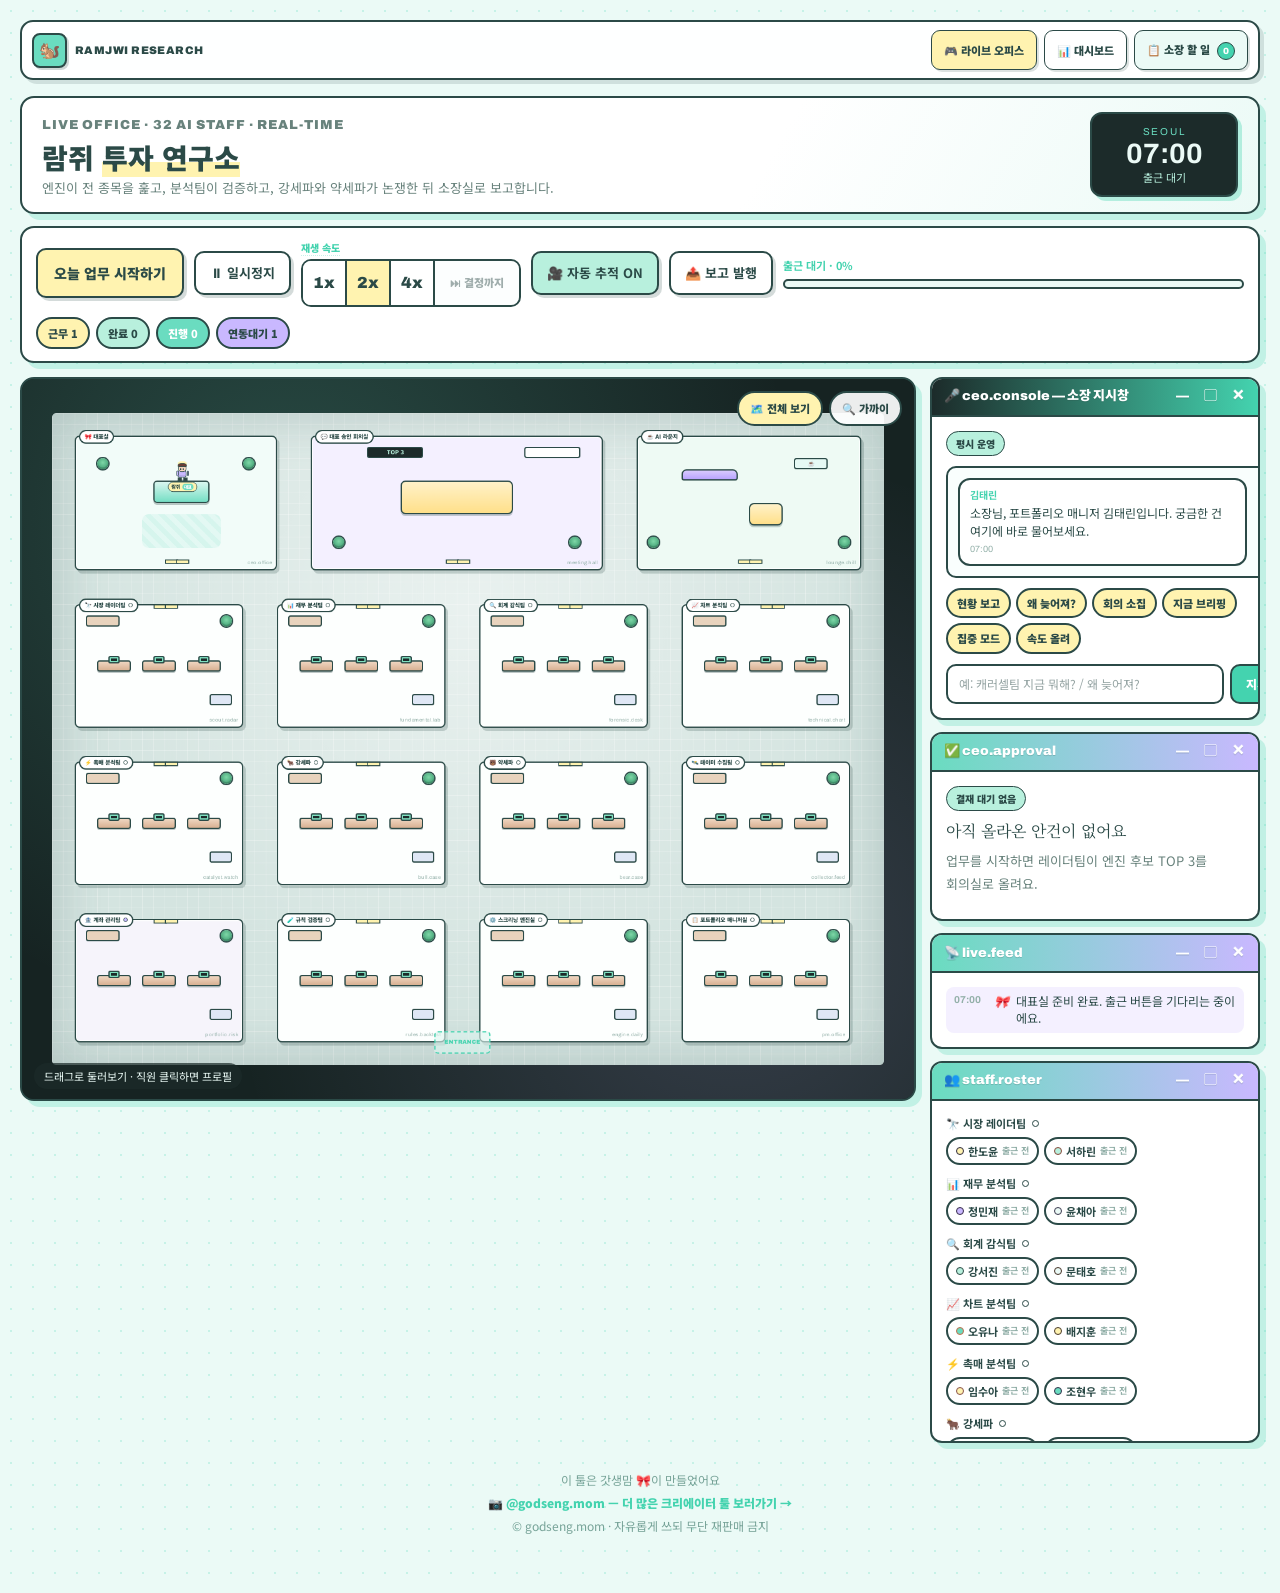
==== index.html @ a1fd8c7b "연구소 사무실 갱신 2026-09-27" ====
<!DOCTYPE html><html lang="ko"><head>
<link rel="manifest" href="./manifest.webmanifest">
<meta name="theme-color" content="#6adcc0">
<meta name="apple-mobile-web-app-capable" content="yes">
<meta name="apple-mobile-web-app-title" content="람쥐연구소">
<link rel="apple-touch-icon" href="./icon-192.png">
<meta name="robots" content="noindex">
<script>if("serviceWorker" in navigator){addEventListener("load",()=>navigator.serviceWorker.register("./sw.js"))}</script>
<meta charSet="utf-8"/><meta name="viewport" content="width=device-width, initial-scale=1"/><link rel="stylesheet" href="./assets/index-DKWCax1T.css" data-rsc-css-href="./assets/index-DKWCax1T.css" data-precedence="vite-rsc/importer-resources"/><link rel="modulepreload" href="./assets/layout-segment-context-A2k88dHj.js" crossorigin=""/><link rel="modulepreload" href="./assets/rolldown-runtime-S-ySWqyJ.js" crossorigin=""/><link rel="modulepreload" href="./assets/index-jPEKHJSO.js" crossorigin=""/><link rel="modulepreload" href="./assets/framework-CXnKph_e.js" crossorigin=""/><link rel="modulepreload" href="./assets/page-PorvIAot.js" crossorigin=""/><title>람쥐 투자 연구소 — 우리만의 리서치 하우스</title><meta name="description" content="시장이 아직 반영하지 않은 변화를 찾는 12개 팀의 개인 투자 리서치 연구소"/><meta property="og:title" content="RAMJWI RESEARCH"/><meta property="og:description" content="AI가 일하고, 대표가 결정하는 회사"/><meta property="og:image" content="/og.png"/><meta property="og:image:width" content="1672"/><meta property="og:image:height" content="935"/><meta property="og:image:alt" content="RAMJWI RESEARCH 픽셀 오피스"/><meta name="twitter:card" content="summary_large_image"/><meta name="twitter:title" content="RAMJWI RESEARCH"/><meta name="twitter:description" content="AI가 일하고, 대표가 결정하는 회사"/><meta name="twitter:image" content="/og.png"/><script>self.__VINEXT_RSC_PARAMS__={}</script><script>self.__VINEXT_RSC_NAV__={"pathname":"/","searchParams":[]}</script><link rel="modulepreload" href="./assets/index-jPEKHJSO.js" />
</head><body><main class="page-shell"><div class="wrap"><nav class="app-nav" aria-label="AI Company 화면 전환"><div class="brand-chip"><span>🐿️</span><b>RAMJWI RESEARCH</b></div><div class="nav-tabs"><button class="active">🎮 라이브 오피스</button><button class="">📊 대시보드</button><button class="todo-tab ">📋 소장 할 일 <i>0</i></button></div></nav><header class="live-hero"><div><p class="eyebrow">LIVE OFFICE · 32 AI STAFF · REAL-TIME</p><h1>람쥐<!-- --> <em class="highlight">투자 연구소</em></h1><p>엔진이 전 종목을 훑고, 분석팀이 검증하고, 강세파와 약세파가 논쟁한 뒤 소장실로 보고합니다.</p></div><div class="live-clock"><span>SEOUL</span><b>07:00</b><small>출근 대기</small></div></header><section class="live-bar"><button class="btn btn-primary">오늘 업무 시작하기</button><button class="btn btn-ghost">⏸ 일시정지</button><div class="speed-wrap"><span class="speed-label" title="시뮬레이션 전체(걷기·업무·대사)가 함께 빨라져요. 실제 외부 작업 속도와는 무관합니다.">재생 속도</span><div class="speed-group" role="group" aria-label="재생 속도"><button class="" title="말풍선 읽기·화면녹화용">1<!-- -->x</button><button class="on" title="기본">2<!-- -->x</button><button class="" title="결과만 빠르게">4<!-- -->x</button><button class="skip " disabled="" title="소장님이 결재할 일이 생길 때까지 단숨에 건너뜁니다">⏭ 결정까지</button></div></div><button class="btn btn-ghost on">🎥 자동 추적 <!-- -->ON</button><button class="btn btn-ghost publish-btn " title="완료 보고를 Notion에 저장하고 같은 내용을 Discord로 보냅니다">📤 보고 발행</button><div class="live-progress"><span>출근 대기<!-- --> · <!-- -->0<!-- -->%</span><i><b style="width:0%"></b></i></div><div class="live-counts"><span class="lc on-duty">근무 <!-- -->1</span><span class="lc done">완료 <!-- -->0</span><span class="lc working">진행 <!-- -->0</span><span class="lc blocked">연동대기 <!-- -->1</span></div></section><section class="live-grid"><div class="world-frame"><div class="world-viewport"><div class="world-stage" style="width:1332px;height:1044px"><div class="world-floor"></div><div class="rm rm-ceo  " style="left:36px;top:36px;width:324px;height:216px"><span class="rm-head"><b>🎀<!-- --> <!-- -->대표실</b></span><span class="rm-code">ceo.office</span><span class="rm-door" style="left:144px;top:198px"></span><span class="rm-door" style="left:162px;top:198px"></span></div><div class="rm rm-meeting  " style="left:414px;top:36px;width:468px;height:216px"><span class="rm-head"><b>💬<!-- --> <!-- -->대표 승인 회의실</b></span><span class="rm-code">meeting.hall</span><span class="rm-door" style="left:216px;top:198px"></span><span class="rm-door" style="left:234px;top:198px"></span></div><div class="rm rm-lounge  " style="left:936px;top:36px;width:360px;height:216px"><span class="rm-head"><b>☕<!-- --> <!-- -->AI 라운지</b></span><span class="rm-code">lounge.chill</span><span class="rm-door" style="left:162px;top:198px"></span><span class="rm-door" style="left:180px;top:198px"></span></div><div class="rm rm-dept waiting " style="left:36px;top:306px;width:270px;height:198px"><span class="rm-head"><b>🔭<!-- --> <!-- -->시장 레이더팀</b><i class="rm-dot waiting" title="대기"></i></span><span class="rm-code">scout.radar</span><span class="rm-door" style="left:126px;top:0"></span><span class="rm-door" style="left:144px;top:0"></span></div><div class="rm rm-dept waiting " style="left:360px;top:306px;width:270px;height:198px"><span class="rm-head"><b>📊<!-- --> <!-- -->재무 분석팀</b><i class="rm-dot waiting" title="대기"></i></span><span class="rm-code">fundamental.lab</span><span class="rm-door" style="left:126px;top:0"></span><span class="rm-door" style="left:144px;top:0"></span></div><div class="rm rm-dept waiting " style="left:684px;top:306px;width:270px;height:198px"><span class="rm-head"><b>🔍<!-- --> <!-- -->회계 감식팀</b><i class="rm-dot waiting" title="대기"></i></span><span class="rm-code">forensic.desk</span><span class="rm-door" style="left:126px;top:0"></span><span class="rm-door" style="left:144px;top:0"></span></div><div class="rm rm-dept waiting " style="left:1008px;top:306px;width:270px;height:198px"><span class="rm-head"><b>📈<!-- --> <!-- -->차트 분석팀</b><i class="rm-dot waiting" title="대기"></i></span><span class="rm-code">technical.chart</span><span class="rm-door" style="left:126px;top:0"></span><span class="rm-door" style="left:144px;top:0"></span></div><div class="rm rm-dept waiting " style="left:36px;top:558px;width:270px;height:198px"><span class="rm-head"><b>⚡<!-- --> <!-- -->촉매 분석팀</b><i class="rm-dot waiting" title="대기"></i></span><span class="rm-code">catalyst.watch</span><span class="rm-door" style="left:126px;top:0"></span><span class="rm-door" style="left:144px;top:0"></span></div><div class="rm rm-dept waiting " style="left:360px;top:558px;width:270px;height:198px"><span class="rm-head"><b>🐂<!-- --> <!-- -->강세파</b><i class="rm-dot waiting" title="대기"></i></span><span class="rm-code">bull.case</span><span class="rm-door" style="left:126px;top:0"></span><span class="rm-door" style="left:144px;top:0"></span></div><div class="rm rm-dept waiting " style="left:684px;top:558px;width:270px;height:198px"><span class="rm-head"><b>🐻<!-- --> <!-- -->약세파</b><i class="rm-dot waiting" title="대기"></i></span><span class="rm-code">bear.case</span><span class="rm-door" style="left:126px;top:0"></span><span class="rm-door" style="left:144px;top:0"></span></div><div class="rm rm-dept waiting " style="left:1008px;top:558px;width:270px;height:198px"><span class="rm-head"><b>🛰️<!-- --> <!-- -->데이터 수집팀</b><i class="rm-dot waiting" title="대기"></i></span><span class="rm-code">collector.feed</span><span class="rm-door" style="left:126px;top:0"></span><span class="rm-door" style="left:144px;top:0"></span></div><div class="rm rm-dept blocked " style="left:36px;top:810px;width:270px;height:198px"><span class="rm-head"><b>🏦<!-- --> <!-- -->계좌 관리팀</b><i class="rm-dot blocked" title="연동 대기"></i></span><span class="rm-code">portfolio.risk</span><span class="rm-door" style="left:126px;top:0"></span><span class="rm-door" style="left:144px;top:0"></span></div><div class="rm rm-dept waiting " style="left:360px;top:810px;width:270px;height:198px"><span class="rm-head"><b>🧪<!-- --> <!-- -->규칙 검증팀</b><i class="rm-dot waiting" title="대기"></i></span><span class="rm-code">rules.backtest</span><span class="rm-door" style="left:126px;top:0"></span><span class="rm-door" style="left:144px;top:0"></span></div><div class="rm rm-dept waiting " style="left:684px;top:810px;width:270px;height:198px"><span class="rm-head"><b>⚙️<!-- --> <!-- -->스크리닝 엔진실</b><i class="rm-dot waiting" title="대기"></i></span><span class="rm-code">engine.daily</span><span class="rm-door" style="left:126px;top:0"></span><span class="rm-door" style="left:144px;top:0"></span></div><div class="rm rm-dept waiting " style="left:1008px;top:810px;width:270px;height:198px"><span class="rm-head"><b>📋<!-- --> <!-- -->포트폴리오 매니저실</b><i class="rm-dot waiting" title="대기"></i></span><span class="rm-code">pm.office</span><span class="rm-door" style="left:126px;top:0"></span><span class="rm-door" style="left:144px;top:0"></span></div><div class="pr pr-desk" style="left:72px;top:396px;width:54px;height:18px"><i class="pr-monitor"></i></div><div class="pr pr-desk" style="left:144px;top:396px;width:54px;height:18px"><i class="pr-monitor"></i></div><div class="pr pr-desk" style="left:216px;top:396px;width:54px;height:18px"><i class="pr-monitor"></i></div><div class="pr pr-shelf" style="left:54px;top:324px;width:54px;height:18px"></div><div class="pr pr-plant" style="left:270px;top:324px;width:18px;height:18px"></div><div class="pr pr-cabinet" style="left:252px;top:450px;width:36px;height:18px"></div><div class="pr pr-desk" style="left:396px;top:396px;width:54px;height:18px"><i class="pr-monitor"></i></div><div class="pr pr-desk" style="left:468px;top:396px;width:54px;height:18px"><i class="pr-monitor"></i></div><div class="pr pr-desk" style="left:540px;top:396px;width:54px;height:18px"><i class="pr-monitor"></i></div><div class="pr pr-shelf" style="left:378px;top:324px;width:54px;height:18px"></div><div class="pr pr-plant" style="left:594px;top:324px;width:18px;height:18px"></div><div class="pr pr-cabinet" style="left:576px;top:450px;width:36px;height:18px"></div><div class="pr pr-desk" style="left:720px;top:396px;width:54px;height:18px"><i class="pr-monitor"></i></div><div class="pr pr-desk" style="left:792px;top:396px;width:54px;height:18px"><i class="pr-monitor"></i></div><div class="pr pr-desk" style="left:864px;top:396px;width:54px;height:18px"><i class="pr-monitor"></i></div><div class="pr pr-shelf" style="left:702px;top:324px;width:54px;height:18px"></div><div class="pr pr-plant" style="left:918px;top:324px;width:18px;height:18px"></div><div class="pr pr-cabinet" style="left:900px;top:450px;width:36px;height:18px"></div><div class="pr pr-desk" style="left:1044px;top:396px;width:54px;height:18px"><i class="pr-monitor"></i></div><div class="pr pr-desk" style="left:1116px;top:396px;width:54px;height:18px"><i class="pr-monitor"></i></div><div class="pr pr-desk" style="left:1188px;top:396px;width:54px;height:18px"><i class="pr-monitor"></i></div><div class="pr pr-shelf" style="left:1026px;top:324px;width:54px;height:18px"></div><div class="pr pr-plant" style="left:1242px;top:324px;width:18px;height:18px"></div><div class="pr pr-cabinet" style="left:1224px;top:450px;width:36px;height:18px"></div><div class="pr pr-desk" style="left:72px;top:648px;width:54px;height:18px"><i class="pr-monitor"></i></div><div class="pr pr-desk" style="left:144px;top:648px;width:54px;height:18px"><i class="pr-monitor"></i></div><div class="pr pr-desk" style="left:216px;top:648px;width:54px;height:18px"><i class="pr-monitor"></i></div><div class="pr pr-shelf" style="left:54px;top:576px;width:54px;height:18px"></div><div class="pr pr-plant" style="left:270px;top:576px;width:18px;height:18px"></div><div class="pr pr-cabinet" style="left:252px;top:702px;width:36px;height:18px"></div><div class="pr pr-desk" style="left:396px;top:648px;width:54px;height:18px"><i class="pr-monitor"></i></div><div class="pr pr-desk" style="left:468px;top:648px;width:54px;height:18px"><i class="pr-monitor"></i></div><div class="pr pr-desk" style="left:540px;top:648px;width:54px;height:18px"><i class="pr-monitor"></i></div><div class="pr pr-shelf" style="left:378px;top:576px;width:54px;height:18px"></div><div class="pr pr-plant" style="left:594px;top:576px;width:18px;height:18px"></div><div class="pr pr-cabinet" style="left:576px;top:702px;width:36px;height:18px"></div><div class="pr pr-desk" style="left:720px;top:648px;width:54px;height:18px"><i class="pr-monitor"></i></div><div class="pr pr-desk" style="left:792px;top:648px;width:54px;height:18px"><i class="pr-monitor"></i></div><div class="pr pr-desk" style="left:864px;top:648px;width:54px;height:18px"><i class="pr-monitor"></i></div><div class="pr pr-shelf" style="left:702px;top:576px;width:54px;height:18px"></div><div class="pr pr-plant" style="left:918px;top:576px;width:18px;height:18px"></div><div class="pr pr-cabinet" style="left:900px;top:702px;width:36px;height:18px"></div><div class="pr pr-desk" style="left:1044px;top:648px;width:54px;height:18px"><i class="pr-monitor"></i></div><div class="pr pr-desk" style="left:1116px;top:648px;width:54px;height:18px"><i class="pr-monitor"></i></div><div class="pr pr-desk" style="left:1188px;top:648px;width:54px;height:18px"><i class="pr-monitor"></i></div><div class="pr pr-shelf" style="left:1026px;top:576px;width:54px;height:18px"></div><div class="pr pr-plant" style="left:1242px;top:576px;width:18px;height:18px"></div><div class="pr pr-cabinet" style="left:1224px;top:702px;width:36px;height:18px"></div><div class="pr pr-desk" style="left:72px;top:900px;width:54px;height:18px"><i class="pr-monitor"></i></div><div class="pr pr-desk" style="left:144px;top:900px;width:54px;height:18px"><i class="pr-monitor"></i></div><div class="pr pr-desk" style="left:216px;top:900px;width:54px;height:18px"><i class="pr-monitor"></i></div><div class="pr pr-shelf" style="left:54px;top:828px;width:54px;height:18px"></div><div class="pr pr-plant" style="left:270px;top:828px;width:18px;height:18px"></div><div class="pr pr-cabinet" style="left:252px;top:954px;width:36px;height:18px"></div><div class="pr pr-desk" style="left:396px;top:900px;width:54px;height:18px"><i class="pr-monitor"></i></div><div class="pr pr-desk" style="left:468px;top:900px;width:54px;height:18px"><i class="pr-monitor"></i></div><div class="pr pr-desk" style="left:540px;top:900px;width:54px;height:18px"><i class="pr-monitor"></i></div><div class="pr pr-shelf" style="left:378px;top:828px;width:54px;height:18px"></div><div class="pr pr-plant" style="left:594px;top:828px;width:18px;height:18px"></div><div class="pr pr-cabinet" style="left:576px;top:954px;width:36px;height:18px"></div><div class="pr pr-desk" style="left:720px;top:900px;width:54px;height:18px"><i class="pr-monitor"></i></div><div class="pr pr-desk" style="left:792px;top:900px;width:54px;height:18px"><i class="pr-monitor"></i></div><div class="pr pr-desk" style="left:864px;top:900px;width:54px;height:18px"><i class="pr-monitor"></i></div><div class="pr pr-shelf" style="left:702px;top:828px;width:54px;height:18px"></div><div class="pr pr-plant" style="left:918px;top:828px;width:18px;height:18px"></div><div class="pr pr-cabinet" style="left:900px;top:954px;width:36px;height:18px"></div><div class="pr pr-desk" style="left:1044px;top:900px;width:54px;height:18px"><i class="pr-monitor"></i></div><div class="pr pr-desk" style="left:1116px;top:900px;width:54px;height:18px"><i class="pr-monitor"></i></div><div class="pr pr-desk" style="left:1188px;top:900px;width:54px;height:18px"><i class="pr-monitor"></i></div><div class="pr pr-shelf" style="left:1026px;top:828px;width:54px;height:18px"></div><div class="pr pr-plant" style="left:1242px;top:828px;width:18px;height:18px"></div><div class="pr pr-cabinet" style="left:1224px;top:954px;width:36px;height:18px"></div><div class="pr pr-ceo-desk" style="left:162px;top:108px;width:90px;height:36px"></div><div class="pr pr-rug" style="left:144px;top:162px;width:126px;height:54px"></div><div class="pr pr-plant" style="left:72px;top:72px;width:18px;height:18px"></div><div class="pr pr-plant" style="left:306px;top:72px;width:18px;height:18px"></div><div class="pr pr-table" style="left:558px;top:108px;width:180px;height:54px"></div><div class="pr pr-screen" style="left:504px;top:54px;width:90px;height:18px"><span>TOP 3</span></div><div class="pr pr-whiteboard" style="left:756px;top:54px;width:90px;height:18px"></div><div class="pr pr-plant" style="left:450px;top:198px;width:18px;height:18px"></div><div class="pr pr-plant" style="left:828px;top:198px;width:18px;height:18px"></div><div class="pr pr-sofa" style="left:1008px;top:90px;width:90px;height:18px"></div><div class="pr pr-table" style="left:1116px;top:144px;width:54px;height:36px"></div><div class="pr pr-coffee" style="left:1188px;top:72px;width:54px;height:18px"><span>☕</span></div><div class="pr pr-plant" style="left:1260px;top:198px;width:18px;height:18px"></div><div class="pr pr-plant" style="left:954px;top:198px;width:18px;height:18px"></div><div class="entrance-mat" style="left:612px;top:990px;width:90px;height:36px">ENTRANCE</div><div style="--hair:#2f2a3d;--shirt:#fff3b0;--accent:#6adcc0;--skin:#ffdcc4"><span class="ag-bubble"></span><span class="ag-bar"><i></i></span><span class="ag-body"><i class="p-shadow"></i><i class="p-leg l"></i><i class="p-leg r"></i><i class="p-torso"></i><i class="p-arm l"></i><i class="p-arm r"></i><i class="p-head"><b class="p-eye l"></b><b class="p-eye r"></b></i><i class="p-hair"></i></span><span class="ag-tag">한도윤<em>팀장</em></span></div><div style="--hair:#8a4a3c;--shirt:#b8f0dd;--accent:#c9b8ff;--skin:#f7cdae"><span class="ag-bubble"></span><span class="ag-bar"><i></i></span><span class="ag-body"><i class="p-shadow"></i><i class="p-leg l"></i><i class="p-leg r"></i><i class="p-torso"></i><i class="p-arm l"></i><i class="p-arm r"></i><i class="p-head"><b class="p-eye l"></b><b class="p-eye r"></b></i><i class="p-hair"></i></span><span class="ag-tag">서하린</span></div><div style="--hair:#372b4a;--shirt:#c9b8ff;--accent:#c9b8ff;--skin:#ffe3cf"><span class="ag-bubble"></span><span class="ag-bar"><i></i></span><span class="ag-body"><i class="p-shadow"></i><i class="p-leg l"></i><i class="p-leg r"></i><i class="p-torso"></i><i class="p-arm l"></i><i class="p-arm r"></i><i class="p-head"><b class="p-eye l"></b><b class="p-eye r"></b></i><i class="p-hair"></i></span><span class="ag-tag">정민재<em>팀장</em></span></div><div style="--hair:#3c3a4f;--shirt:#ebfaf6;--accent:#fff3b0;--skin:#eec39f"><span class="ag-bubble"></span><span class="ag-bar"><i></i></span><span class="ag-body"><i class="p-shadow"></i><i class="p-leg l"></i><i class="p-leg r"></i><i class="p-torso"></i><i class="p-arm l"></i><i class="p-arm r"></i><i class="p-head"><b class="p-eye l"></b><b class="p-eye r"></b></i><i class="p-hair"></i></span><span class="ag-tag">윤채아</span></div><div style="--hair:#2d4b46;--shirt:#b8f0dd;--accent:#b8f0dd;--skin:#ffdcc4"><span class="ag-bubble"></span><span class="ag-bar"><i></i></span><span class="ag-body"><i class="p-shadow"></i><i class="p-leg l"></i><i class="p-leg r"></i><i class="p-torso"></i><i class="p-arm l"></i><i class="p-arm r"></i><i class="p-head"><b class="p-eye l"></b><b class="p-eye r"></b></i><i class="p-hair"></i></span><span class="ag-tag">강서진<em>팀장</em></span></div><div style="--hair:#463227;--shirt:#ebfaf6;--accent:#c9b8ff;--skin:#f7cdae"><span class="ag-bubble"></span><span class="ag-bar"><i></i></span><span class="ag-body"><i class="p-shadow"></i><i class="p-leg l"></i><i class="p-leg r"></i><i class="p-torso"></i><i class="p-arm l"></i><i class="p-arm r"></i><i class="p-head"><b class="p-eye l"></b><b class="p-eye r"></b></i><i class="p-hair"></i></span><span class="ag-tag">문태호</span></div><div style="--hair:#c26e4b;--shirt:#6adcc0;--accent:#fff3b0;--skin:#ffe3cf"><span class="ag-bubble"></span><span class="ag-bar"><i></i></span><span class="ag-body"><i class="p-shadow"></i><i class="p-leg l"></i><i class="p-leg r"></i><i class="p-torso"></i><i class="p-arm l"></i><i class="p-arm r"></i><i class="p-head"><b class="p-eye l"></b><b class="p-eye r"></b></i><i class="p-hair"></i></span><span class="ag-tag">오유나<em>팀장</em></span></div><div style="--hair:#4a3a2a;--shirt:#fff3b0;--accent:#b8f0dd;--skin:#eec39f"><span class="ag-bubble"></span><span class="ag-bar"><i></i></span><span class="ag-body"><i class="p-shadow"></i><i class="p-leg l"></i><i class="p-leg r"></i><i class="p-torso"></i><i class="p-arm l"></i><i class="p-arm r"></i><i class="p-head"><b class="p-eye l"></b><b class="p-eye r"></b></i><i class="p-hair"></i></span><span class="ag-tag">배지훈</span></div><div style="--hair:#8b534a;--shirt:#fff3b0;--accent:#6adcc0;--skin:#ffdcc4"><span class="ag-bubble"></span><span class="ag-bar"><i></i></span><span class="ag-body"><i class="p-shadow"></i><i class="p-leg l"></i><i class="p-leg r"></i><i class="p-torso"></i><i class="p-arm l"></i><i class="p-arm r"></i><i class="p-head"><b class="p-eye l"></b><b class="p-eye r"></b></i><i class="p-hair"></i></span><span class="ag-tag">임수아<em>팀장</em></span></div><div style="--hair:#33304a;--shirt:#6adcc0;--accent:#b8f0dd;--skin:#f7cdae"><span class="ag-bubble"></span><span class="ag-bar"><i></i></span><span class="ag-body"><i class="p-shadow"></i><i class="p-leg l"></i><i class="p-leg r"></i><i class="p-torso"></i><i class="p-arm l"></i><i class="p-arm r"></i><i class="p-head"><b class="p-eye l"></b><b class="p-eye r"></b></i><i class="p-hair"></i></span><span class="ag-tag">조현우</span></div><div style="--hair:#5d3a2c;--shirt:#fff3b0;--accent:#6adcc0;--skin:#ffe3cf"><span class="ag-bubble"></span><span class="ag-bar"><i></i></span><span class="ag-body"><i class="p-shadow"></i><i class="p-leg l"></i><i class="p-leg r"></i><i class="p-torso"></i><i class="p-arm l"></i><i class="p-arm r"></i><i class="p-head"><b class="p-eye l"></b><b class="p-eye r"></b></i><i class="p-hair"></i></span><span class="ag-tag">황보겸<em>팀장</em></span></div><div style="--hair:#4a6f66;--shirt:#c9b8ff;--accent:#fff3b0;--skin:#eec39f"><span class="ag-bubble"></span><span class="ag-bar"><i></i></span><span class="ag-body"><i class="p-shadow"></i><i class="p-leg l"></i><i class="p-leg r"></i><i class="p-torso"></i><i class="p-arm l"></i><i class="p-arm r"></i><i class="p-head"><b class="p-eye l"></b><b class="p-eye r"></b></i><i class="p-hair"></i></span><span class="ag-tag">나은솔</span></div><div style="--hair:#2c2638;--shirt:#c9b8ff;--accent:#c9b8ff;--skin:#ffdcc4"><span class="ag-bubble"></span><span class="ag-bar"><i></i></span><span class="ag-body"><i class="p-shadow"></i><i class="p-leg l"></i><i class="p-leg r"></i><i class="p-torso"></i><i class="p-arm l"></i><i class="p-arm r"></i><i class="p-head"><b class="p-eye l"></b><b class="p-eye r"></b></i><i class="p-hair"></i></span><span class="ag-tag">차은비<em>팀장</em></span></div><div style="--hair:#274a44;--shirt:#ebfaf6;--accent:#b8f0dd;--skin:#f7cdae"><span class="ag-bubble"></span><span class="ag-bar"><i></i></span><span class="ag-body"><i class="p-shadow"></i><i class="p-leg l"></i><i class="p-leg r"></i><i class="p-torso"></i><i class="p-arm l"></i><i class="p-arm r"></i><i class="p-head"><b class="p-eye l"></b><b class="p-eye r"></b></i><i class="p-hair"></i></span><span class="ag-tag">탁민규</span></div><div style="--hair:#563a32;--shirt:#b8f0dd;--accent:#b8f0dd;--skin:#ffe3cf"><span class="ag-bubble"></span><span class="ag-bar"><i></i></span><span class="ag-body"><i class="p-shadow"></i><i class="p-leg l"></i><i class="p-leg r"></i><i class="p-torso"></i><i class="p-arm l"></i><i class="p-arm r"></i><i class="p-head"><b class="p-eye l"></b><b class="p-eye r"></b></i><i class="p-hair"></i></span><span class="ag-tag">백서우<em>팀장</em></span></div><div style="--hair:#2d4543;--shirt:#c9b8ff;--accent:#fff3b0;--skin:#eec39f"><span class="ag-bubble"></span><span class="ag-bar"><i></i></span><span class="ag-body"><i class="p-shadow"></i><i class="p-leg l"></i><i class="p-leg r"></i><i class="p-torso"></i><i class="p-arm l"></i><i class="p-arm r"></i><i class="p-head"><b class="p-eye l"></b><b class="p-eye r"></b></i><i class="p-hair"></i></span><span class="ag-tag">진아름</span></div><div style="--hair:#313b56;--shirt:#fff3b0;--accent:#fff3b0;--skin:#ffdcc4"><span class="ag-bubble"></span><span class="ag-bar"><i></i></span><span class="ag-body"><i class="p-shadow"></i><i class="p-leg l"></i><i class="p-leg r"></i><i class="p-torso"></i><i class="p-arm l"></i><i class="p-arm r"></i><i class="p-head"><b class="p-eye l"></b><b class="p-eye r"></b></i><i class="p-hair"></i></span><span class="ag-tag">우지안<em>팀장</em></span></div><div style="--hair:#4b3b2c;--shirt:#b8f0dd;--accent:#c9b8ff;--skin:#f7cdae"><span class="ag-bubble"></span><span class="ag-bar"><i></i></span><span class="ag-body"><i class="p-shadow"></i><i class="p-leg l"></i><i class="p-leg r"></i><i class="p-torso"></i><i class="p-arm l"></i><i class="p-arm r"></i><i class="p-head"><b class="p-eye l"></b><b class="p-eye r"></b></i><i class="p-hair"></i></span><span class="ag-tag">모하준</span></div><div style="--hair:#689086;--shirt:#6adcc0;--accent:#6adcc0;--skin:#ffe3cf"><span class="ag-bubble"></span><span class="ag-bar"><i></i></span><span class="ag-body"><i class="p-shadow"></i><i class="p-leg l"></i><i class="p-leg r"></i><i class="p-torso"></i><i class="p-arm l"></i><i class="p-arm r"></i><i class="p-head"><b class="p-eye l"></b><b class="p-eye r"></b></i><i class="p-hair"></i></span><span class="ag-tag">석하람<em>팀장</em></span></div><div style="--hair:#2e3a4a;--shirt:#ebfaf6;--accent:#b8f0dd;--skin:#eec39f"><span class="ag-bubble"></span><span class="ag-bar"><i></i></span><span class="ag-body"><i class="p-shadow"></i><i class="p-leg l"></i><i class="p-leg r"></i><i class="p-torso"></i><i class="p-arm l"></i><i class="p-arm r"></i><i class="p-head"><b class="p-eye l"></b><b class="p-eye r"></b></i><i class="p-hair"></i></span><span class="ag-tag">편도영</span></div><div style="--hair:#3b3b49;--shirt:#b8f0dd;--accent:#b8f0dd;--skin:#ffdcc4"><span class="ag-bubble"></span><span class="ag-bar"><i></i></span><span class="ag-body"><i class="p-shadow"></i><i class="p-leg l"></i><i class="p-leg r"></i><i class="p-torso"></i><i class="p-arm l"></i><i class="p-arm r"></i><i class="p-head"><b class="p-eye l"></b><b class="p-eye r"></b></i><i class="p-hair"></i></span><span class="ag-tag">류시온<em>팀장</em></span></div><div style="--hair:#305754;--shirt:#fff3b0;--accent:#6adcc0;--skin:#f7cdae"><span class="ag-bubble"></span><span class="ag-bar"><i></i></span><span class="ag-body"><i class="p-shadow"></i><i class="p-leg l"></i><i class="p-leg r"></i><i class="p-torso"></i><i class="p-arm l"></i><i class="p-arm r"></i><i class="p-head"><b class="p-eye l"></b><b class="p-eye r"></b></i><i class="p-hair"></i></span><span class="ag-tag">주예린</span></div><div style="--hair:#7a453c;--shirt:#c9b8ff;--accent:#c9b8ff;--skin:#ffe3cf"><span class="ag-bubble"></span><span class="ag-bar"><i></i></span><span class="ag-body"><i class="p-shadow"></i><i class="p-leg l"></i><i class="p-leg r"></i><i class="p-torso"></i><i class="p-arm l"></i><i class="p-arm r"></i><i class="p-head"><b class="p-eye l"></b><b class="p-eye r"></b></i><i class="p-hair"></i></span><span class="ag-tag">김태린<em>팀장</em></span></div><div style="--hair:#334a3a;--shirt:#ebfaf6;--accent:#fff3b0;--skin:#eec39f"><span class="ag-bubble"></span><span class="ag-bar"><i></i></span><span class="ag-body"><i class="p-shadow"></i><i class="p-leg l"></i><i class="p-leg r"></i><i class="p-torso"></i><i class="p-arm l"></i><i class="p-arm r"></i><i class="p-head"><b class="p-eye l"></b><b class="p-eye r"></b></i><i class="p-hair"></i></span><span class="ag-tag">홍서연</span></div><div style="--hair:#6b3d34;--shirt:#c9b8ff;--accent:#fff3b0;--skin:#ffdcc4"><span class="ag-bubble"></span><span class="ag-bar"><i></i></span><span class="ag-body"><i class="p-shadow"></i><i class="p-leg l"></i><i class="p-leg r"></i><i class="p-torso"></i><i class="p-arm l"></i><i class="p-arm r"></i><i class="p-head"><b class="p-eye l"></b><b class="p-eye r"></b></i><i class="p-hair"></i></span><span class="ag-tag">람쥐<em>대표</em></span></div></div><div class="world-hud"><button class="on">🗺️ 전체 보기</button><button class="">🔍 가까이</button></div><div class="world-hint">드래그로 둘러보기 · 직원 클릭하면 프로필</div></div></div><aside class="live-rail"><section class="win rail-card console-card" id="ceo-console"><div class="win-bar"><span>🎤 ceo.console — 소장 지시창</span><span class="window-controls">—　▢　✕</span></div><div class="win-body console-body"><div class="console-status"><span class="mini-badge mint">평시 운영</span></div><div class="console-log"><div class="console-line staff"><b>김태린</b><p>소장님, 포트폴리오 매니저 김태린입니다. 궁금한 건 여기에 바로 물어보세요.</p><small>07:00</small></div></div><div class="console-quick"><button>현황 보고</button><button>왜 늦어져?</button><button>회의 소집</button><button>지금 브리핑</button><button>집중 모드</button><button>속도 올려</button></div><form class="console-input"><input placeholder="예: 캐러셀팀 지금 뭐해? / 왜 늦어져?" aria-label="소장 지시 입력" value=""/><button type="submit">지시</button></form></div></section><section class="win rail-card" id="ceo-approval"><div class="win-bar"><span>✅ ceo.approval</span><span class="window-controls">—　▢　✕</span></div><div class="win-body approval-body "><div class="approval-top"><span class="mini-badge mint">결재 대기 없음</span></div><h3>아직 올라온 안건이 없어요</h3><p>업무를 시작하면 레이더팀이 엔진 후보 TOP 3를 회의실로 올려요.</p></div></section><section class="win rail-card feed-card"><div class="win-bar"><span>📡 live.feed</span><span class="window-controls">—　▢　✕</span></div><div class="win-body feed-body"><ul class="feed-list"><li class="lav"><b>07:00</b><i>🎀</i><span>대표실 준비 완료. 출근 버튼을 기다리는 중이에요.</span></li></ul></div></section><section class="win rail-card"><div class="win-bar"><span>👥 staff.roster</span><span class="window-controls">—　▢　✕</span></div><div class="win-body roster-body"><div class="roster-dept"><p><b>🔭<!-- --> <!-- -->시장 레이더팀</b><i class="rm-dot waiting"></i></p><div class="roster-chips"><button class="roster-chip "><i style="background:#fff3b0;border-color:#2f2a3d"></i>한도윤<small>출근 전</small></button><button class="roster-chip "><i style="background:#b8f0dd;border-color:#8a4a3c"></i>서하린<small>출근 전</small></button></div></div><div class="roster-dept"><p><b>📊<!-- --> <!-- -->재무 분석팀</b><i class="rm-dot waiting"></i></p><div class="roster-chips"><button class="roster-chip "><i style="background:#c9b8ff;border-color:#372b4a"></i>정민재<small>출근 전</small></button><button class="roster-chip "><i style="background:#ebfaf6;border-color:#3c3a4f"></i>윤채아<small>출근 전</small></button></div></div><div class="roster-dept"><p><b>🔍<!-- --> <!-- -->회계 감식팀</b><i class="rm-dot waiting"></i></p><div class="roster-chips"><button class="roster-chip "><i style="background:#b8f0dd;border-color:#2d4b46"></i>강서진<small>출근 전</small></button><button class="roster-chip "><i style="background:#ebfaf6;border-color:#463227"></i>문태호<small>출근 전</small></button></div></div><div class="roster-dept"><p><b>📈<!-- --> <!-- -->차트 분석팀</b><i class="rm-dot waiting"></i></p><div class="roster-chips"><button class="roster-chip "><i style="background:#6adcc0;border-color:#c26e4b"></i>오유나<small>출근 전</small></button><button class="roster-chip "><i style="background:#fff3b0;border-color:#4a3a2a"></i>배지훈<small>출근 전</small></button></div></div><div class="roster-dept"><p><b>⚡<!-- --> <!-- -->촉매 분석팀</b><i class="rm-dot waiting"></i></p><div class="roster-chips"><button class="roster-chip "><i style="background:#fff3b0;border-color:#8b534a"></i>임수아<small>출근 전</small></button><button class="roster-chip "><i style="background:#6adcc0;border-color:#33304a"></i>조현우<small>출근 전</small></button></div></div><div class="roster-dept"><p><b>🐂<!-- --> <!-- -->강세파</b><i class="rm-dot waiting"></i></p><div class="roster-chips"><button class="roster-chip "><i style="background:#fff3b0;border-color:#5d3a2c"></i>황보겸<small>출근 전</small></button><button class="roster-chip "><i style="background:#c9b8ff;border-color:#4a6f66"></i>나은솔<small>출근 전</small></button></div></div><div class="roster-dept"><p><b>🐻<!-- --> <!-- -->약세파</b><i class="rm-dot waiting"></i></p><div class="roster-chips"><button class="roster-chip "><i style="background:#c9b8ff;border-color:#2c2638"></i>차은비<small>출근 전</small></button><button class="roster-chip "><i style="background:#ebfaf6;border-color:#274a44"></i>탁민규<small>출근 전</small></button></div></div><div class="roster-dept"><p><b>🛰️<!-- --> <!-- -->데이터 수집팀</b><i class="rm-dot waiting"></i></p><div class="roster-chips"><button class="roster-chip "><i style="background:#b8f0dd;border-color:#563a32"></i>백서우<small>출근 전</small></button><button class="roster-chip "><i style="background:#c9b8ff;border-color:#2d4543"></i>진아름<small>출근 전</small></button></div></div><div class="roster-dept"><p><b>🏦<!-- --> <!-- -->계좌 관리팀</b><i class="rm-dot blocked"></i></p><div class="roster-chips"><button class="roster-chip "><i style="background:#fff3b0;border-color:#313b56"></i>우지안<small>출근 전</small></button><button class="roster-chip "><i style="background:#b8f0dd;border-color:#4b3b2c"></i>모하준<small>출근 전</small></button></div></div><div class="roster-dept"><p><b>🧪<!-- --> <!-- -->규칙 검증팀</b><i class="rm-dot waiting"></i></p><div class="roster-chips"><button class="roster-chip "><i style="background:#6adcc0;border-color:#689086"></i>석하람<small>출근 전</small></button><button class="roster-chip "><i style="background:#ebfaf6;border-color:#2e3a4a"></i>편도영<small>출근 전</small></button></div></div><div class="roster-dept"><p><b>⚙️<!-- --> <!-- -->스크리닝 엔진실</b><i class="rm-dot waiting"></i></p><div class="roster-chips"><button class="roster-chip "><i style="background:#b8f0dd;border-color:#3b3b49"></i>류시온<small>출근 전</small></button><button class="roster-chip "><i style="background:#fff3b0;border-color:#305754"></i>주예린<small>출근 전</small></button></div></div><div class="roster-dept"><p><b>📋<!-- --> <!-- -->포트폴리오 매니저실</b><i class="rm-dot waiting"></i></p><div class="roster-chips"><button class="roster-chip "><i style="background:#c9b8ff;border-color:#7a453c"></i>김태린<small>출근 전</small></button><button class="roster-chip "><i style="background:#ebfaf6;border-color:#334a3a"></i>홍서연<small>출근 전</small></button></div></div></div></section></aside></section><footer>이 툴은 갓생맘 🎀이 만들었어요<br/><a href="https://www.instagram.com/godseng.mom/" target="_blank" rel="noreferrer">📷 @godseng.mom — 더 많은 크리에이터 툴 보러가기 →</a><br/>© godseng.mom · 자유롭게 쓰되 무단 재판매 금지</footer></div><div class="toast " role="status"></div></main><script id="_R_">import("./assets/index-jPEKHJSO.js")</script></body></html><script>self.__VINEXT_RSC_CHUNKS__=self.__VINEXT_RSC_CHUNKS__||[];self.__VINEXT_RSC_CHUNKS__.push("2:I[\"8c0f216c4604\",[],\"Children\",1]\n3:I[\"15c18cfaeeff\",[],\"LayoutSegmentProvider\",1]\n4:I[\"8c0f216c4604\",[],\"Slot\",1]\n5:I[\"593f344dc510\",[],\"RedirectBoundary\",1]\n:HL[\"./assets/index-DKWCax1T.css\",\"style\"]\n")</script><script>self.__VINEXT_RSC_CHUNKS__=self.__VINEXT_RSC_CHUNKS__||[];self.__VINEXT_RSC_CHUNKS__.push("0:{\"__route\":\"route:/\",\"__interceptionContext\":null,\"__layoutIds\":[\"layout:/\"],\"__rootLayout\":\"/\",\"page:/\":\"$L1\",\"layout:/\":[[[[\"$\",\"link\",\"css:./assets/index-DKWCax1T.css\",{\"rel\":\"stylesheet\",\"precedence\":\"vite-rsc/importer-resources\",\"href\":\"./assets/index-DKWCax1T.css\",\"data-rsc-css-href\":\"./assets/index-DKWCax1T.css\"}],\"$undefined\"],[\"$\",\"html\",null,{\"lang\":\"ko\",\"children\":[\"$\",\"body\",null,{\"children\":[\"$\",\"$L2\",null,{}]}]}]],null],\"route:/\":[[[\"$\",\"meta\",null,{\"charSet\":\"utf-8\"}],[[\"$\",\"title\",\"0\",{\"children\":\"람쥐 투자 연구소 — 우리만의 리서치 하우스\"}],[\"$\",\"meta\",\"1\",{\"name\":\"description\",\"content\":\"시장이 아직 반영하지 않은 변화를 찾는 12개 팀의 개인 투자 리서치 연구소\"}],[\"$\",\"meta\",\"2\",{\"property\":\"og:title\",\"content\":\"RAMJWI RESEARCH\"}],[\"$\",\"meta\",\"3\",{\"property\":\"og:description\",\"content\":\"AI가 일하고, 대표가 결정하는 회사\"}],[\"$\",\"meta\",\"4\",{\"property\":\"og:image\",\"content\":\"/og.png\"}],[\"$\",\"meta\",\"5\",{\"property\":\"og:image:width\",\"content\":\"1672\"}],[\"$\",\"meta\",\"6\",{\"property\":\"og:image:height\",\"content\":\"935\"}],[\"$\",\"meta\",\"7\",{\"property\":\"og:image:alt\",\"content\":\"RAMJWI RESEARCH 픽셀 오피스\"}],[\"$\",\"meta\",\"8\",{\"name\":\"twitter:card\",\"content\":\"summary_large_image\"}],[\"$\",\"meta\",\"9\",{\"name\":\"twitter:title\",\"content\":\"RAMJWI RESEARCH\"}],[\"$\",\"meta\",\"10\",{\"name\":\"twitter:description\",\"content\":\"AI가 일하고, 대표가 결정하는 회사\"}],[\"$\",\"meta\",\"11\",{\"name\":\"twitter:image\",\"content\":\"/og.png\"}]],[[\"$\",\"meta\",\"0\",{\"name\":\"viewport\",\"content\":\"width=device-width, initial-scale=1\"}]]],[\"$\",\"$L3\",null,{\"segmentMap\":{\"children\":[]},\"children\":[\"$\",\"$L4\",null,{\"id\":\"layout:/\",\"parallelSlots\":\"$undefined\",\"children\":[\"$\",\"$L5\",null,{\"children\":[\"$\",\"$L3\",null,{\"segmentMap\":{\"children\":[]},\"children\":[\"$\",\"$L4\",null,{\"id\":\"page:/\"}]}]}]}]}]],\"__layoutFlags\":{\"layout:/\":\"s\"},\"__artifactCompatibility\":{\"schemaVersion\":1,\"graphVersion\":\"app-route-graph:4uhn5s1wvoptc\",\"deploymentVersion\":\"c49f8e01-28d1-42fb-ba6f-380758372384\",\"appElementsSchemaVersion\":1,\"rscPayloadSchemaVersion\":1,\"rootBoundaryId\":\"/\",\"renderEpoch\":null}}\n")</script><script>self.__VINEXT_RSC_CHUNKS__=self.__VINEXT_RSC_CHUNKS__||[];self.__VINEXT_RSC_CHUNKS__.push("6:I[\"6efdf509a785\",[],\"default\",1]\n1:[\"$\",\"$L6\",null,{\"params\":\"$@7\",\"searchParams\":\"$@8\"}]\n")</script><script>self.__VINEXT_RSC_CHUNKS__=self.__VINEXT_RSC_CHUNKS__||[];self.__VINEXT_RSC_CHUNKS__.push("7:{}\n8:{}\n")</script><script>self.__VINEXT_RSC_DONE__=true</script>
---- assets/index-DKWCax1T.css ----
@import "https://fonts.googleapis.com/css2?family=Archivo:wght@700;900&family=Noto+Sans+KR:wght@400;700;900&family=Noto+Serif+KR:wght@600;900&display=swap";@layer properties{@supports (((-webkit-hyphens:none)) and (not (margin-trim:inline))) or ((-moz-orient:inline) and (not (color:rgb(from red r g b)))){*,:before,:after,::backdrop{--tw-rotate-x:initial;--tw-rotate-y:initial;--tw-rotate-z:initial;--tw-skew-x:initial;--tw-skew-y:initial;--tw-blur:initial;--tw-brightness:initial;--tw-contrast:initial;--tw-grayscale:initial;--tw-hue-rotate:initial;--tw-invert:initial;--tw-opacity:initial;--tw-saturate:initial;--tw-sepia:initial;--tw-drop-shadow:initial;--tw-drop-shadow-color:initial;--tw-drop-shadow-alpha:100%;--tw-drop-shadow-size:initial}}}@layer theme{:root,:host{--font-sans:ui-sans-serif, system-ui, sans-serif, "Apple Color Emoji", "Segoe UI Emoji", "Segoe UI Symbol", "Noto Color Emoji";--font-mono:ui-monospace, SFMono-Regular, Menlo, Monaco, Consolas, "Liberation Mono", "Courier New", monospace;--spacing:.25rem;--default-font-family:var(--font-sans);--default-mono-font-family:var(--font-mono)}}@layer base{*,:after,:before,::backdrop{box-sizing:border-box;border:0 solid;margin:0;padding:0}::file-selector-button{box-sizing:border-box;border:0 solid;margin:0;padding:0}html,:host{-webkit-text-size-adjust:100%;tab-size:4;line-height:1.5;font-family:var(--default-font-family,ui-sans-serif, system-ui, sans-serif, "Apple Color Emoji", "Segoe UI Emoji", "Segoe UI Symbol", "Noto Color Emoji");font-feature-settings:var(--default-font-feature-settings,normal);font-variation-settings:var(--default-font-variation-settings,normal);-webkit-tap-highlight-color:transparent}hr{height:0;color:inherit;border-top-width:1px}abbr:where([title]){-webkit-text-decoration:underline dotted;text-decoration:underline dotted}h1,h2,h3,h4,h5,h6{font-size:inherit;font-weight:inherit}a{color:inherit;-webkit-text-decoration:inherit;-webkit-text-decoration:inherit;-webkit-text-decoration:inherit;-webkit-text-decoration:inherit;text-decoration:inherit}b,strong{font-weight:bolder}code,kbd,samp,pre{font-family:var(--default-mono-font-family,ui-monospace, SFMono-Regular, Menlo, Monaco, Consolas, "Liberation Mono", "Courier New", monospace);font-feature-settings:var(--default-mono-font-feature-settings,normal);font-variation-settings:var(--default-mono-font-variation-settings,normal);font-size:1em}small{font-size:80%}sub,sup{vertical-align:baseline;font-size:75%;line-height:0;position:relative}sub{bottom:-.25em}sup{top:-.5em}table{text-indent:0;border-color:inherit;border-collapse:collapse}:-moz-focusring{outline:auto}progress{vertical-align:baseline}summary{display:list-item}ol,ul,menu{list-style:none}img,svg,video,canvas,audio,iframe,embed,object{vertical-align:middle;display:block}img,video{max-width:100%;height:auto}button,input,select,optgroup,textarea{font:inherit;font-feature-settings:inherit;font-variation-settings:inherit;letter-spacing:inherit;color:inherit;opacity:1;background-color:#0000;border-radius:0}::file-selector-button{font:inherit;font-feature-settings:inherit;font-variation-settings:inherit;letter-spacing:inherit;color:inherit;opacity:1;background-color:#0000;border-radius:0}:where(select:is([multiple],[size])) optgroup{font-weight:bolder}:where(select:is([multiple],[size])) optgroup option{padding-inline-start:20px}::file-selector-button{margin-inline-end:4px}::placeholder{opacity:1}@supports (not ((-webkit-appearance:-apple-pay-button))) or (contain-intrinsic-size:1px){::placeholder{color:currentColor}@supports (color:color-mix(in lab, red, red)){::placeholder{color:color-mix(in oklab, currentcolor 50%, transparent)}}}textarea{resize:vertical}::-webkit-search-decoration{-webkit-appearance:none}::-webkit-date-and-time-value{min-height:1lh;text-align:inherit}::-webkit-datetime-edit{display:inline-flex}::-webkit-datetime-edit-fields-wrapper{padding:0}::-webkit-datetime-edit{padding-block:0}::-webkit-datetime-edit-year-field{padding-block:0}::-webkit-datetime-edit-month-field{padding-block:0}::-webkit-datetime-edit-day-field{padding-block:0}::-webkit-datetime-edit-hour-field{padding-block:0}::-webkit-datetime-edit-minute-field{padding-block:0}::-webkit-datetime-edit-second-field{padding-block:0}::-webkit-datetime-edit-millisecond-field{padding-block:0}::-webkit-datetime-edit-meridiem-field{padding-block:0}::-webkit-calendar-picker-indicator{line-height:1}:-moz-ui-invalid{box-shadow:none}button,input:where([type=button],[type=reset],[type=submit]){appearance:button}::file-selector-button{appearance:button}::-webkit-inner-spin-button{height:auto}::-webkit-outer-spin-button{height:auto}[hidden]:where(:not([hidden=until-found])){display:none!important}}@layer components;@layer utilities{.start{inset-inline-start:var(--spacing)}.block{display:block}.grid{display:grid}.table{display:table}.transform{transform:var(--tw-rotate-x,) var(--tw-rotate-y,) var(--tw-rotate-z,) var(--tw-skew-x,) var(--tw-skew-y,)}.filter{filter:var(--tw-blur,) var(--tw-brightness,) var(--tw-contrast,) var(--tw-grayscale,) var(--tw-hue-rotate,) var(--tw-invert,) var(--tw-saturate,) var(--tw-sepia,) var(--tw-drop-shadow,)}}:root{--pink:#6adcc0;--pink-deep:#44d3af;--pink-bg:#ebfaf6;--pink-line:#c6f2e7;--ink:#2b4a47;--ink-soft:#68827c;--ink-faint:#93b0a9;--lav:#c9b8ff;--mint:#b8f0dd;--yellow:#fff3b0;--win:#fff;--shadow:6px 6px 0 #44d3af40}*{box-sizing:border-box}html{background:var(--pink-bg);min-width:320px}body{background-color:var(--pink-bg);background-image:radial-gradient(var(--pink-line) 1.2px, transparent 1.2px);min-width:320px;min-height:100vh;color:var(--ink);background-size:22px 22px;margin:0;font-family:Noto Sans KR,sans-serif}button,input,select,textarea{font:inherit}button,a{-webkit-tap-highlight-color:transparent}button:focus-visible,a:focus-visible{outline-offset:3px;outline:3px solid #44d3af59}a{color:inherit}::selection{background:var(--pink);color:#fff}.page-shell{padding:20px 14px 56px}.wrap{width:min(1240px,100%);margin-inline:auto}.win{border:2px solid var(--ink);background:var(--win);box-shadow:var(--shadow);border-radius:12px;animation:.4s both rise;overflow:hidden}.win-bar{border-bottom:2px solid var(--ink);background:linear-gradient(90deg, var(--pink), var(--lav));color:#fff;text-shadow:0 1px #2b4a4733;align-items:center;min-height:38px;padding:8px 12px;font-family:Archivo,Noto Sans KR,sans-serif;font-size:13px;font-weight:900;display:flex}.window-controls{letter-spacing:1px;margin-left:auto}.win-body{padding:18px}.hero{margin-bottom:16px}.hero-body{grid-template-columns:minmax(0,1fr) 280px;align-items:center;gap:28px;padding:30px 28px;display:grid}.eyebrow,.tiny-label{color:var(--pink-deep);letter-spacing:.08em;margin:0 0 8px;font-family:Archivo,sans-serif;font-size:11px;font-weight:900}h1,h2,h3,p{word-break:keep-all}h1{max-width:760px;margin:0;font-size:clamp(27px,4.1vw,44px);font-weight:900;line-height:1.24}.highlight{background:linear-gradient(transparent 62%, var(--yellow) 62%);font-style:normal}.hero-copy>p:last-child{max-width:720px;color:var(--ink-soft);margin:12px 0 0;font-size:14px;line-height:1.75}.hero-actions{gap:9px;display:grid}.btn{border:2px solid var(--ink);min-height:44px;color:var(--ink);cursor:pointer;background:#fff;border-radius:10px;justify-content:center;align-items:center;padding:10px 16px;font-size:13px;font-weight:900;text-decoration:none;transition:transform .1s,box-shadow .1s;display:inline-flex;box-shadow:3px 3px #2b4a4733}.btn:hover{transform:translateY(-1px)}.btn:active{box-shadow:none;transform:translate(2px,2px)}.btn:disabled{cursor:default;opacity:.78;transform:none}.btn-primary{background:var(--yellow);min-height:50px;font-size:14px}.text-button{min-height:42px;color:var(--ink-soft);cursor:pointer;background:0 0;border:0;font-size:12px;font-weight:700;text-decoration:underline}.trust-copy{color:var(--ink-faint);text-align:center;font-size:10px;line-height:1.5}.summary-grid{grid-template-columns:repeat(5,1fr);gap:12px;margin-bottom:18px;display:grid}.metric{border:2px solid var(--ink);border-radius:11px;min-height:102px;padding:13px 15px;display:grid;position:relative;box-shadow:4px 4px #2b4a4721}.metric span{font-size:12px;font-weight:900}.metric strong{align-self:end;font-family:Archivo,sans-serif;font-size:34px;line-height:1}.metric small{color:var(--ink-soft);letter-spacing:.08em;font:900 9px Archivo,sans-serif;position:absolute;bottom:12px;right:12px}.metric.yellow{background:var(--yellow)}.metric.mint{background:var(--mint)}.metric.pink{background:#daf6ef}.metric.lav{background:#e7ddff}.metric.white{background:#fff}.workspace{grid-template-columns:minmax(310px,360px) minmax(0,1fr);align-items:start;gap:18px;display:grid}.side-stack,.main-stack{gap:18px;display:grid}.side-stack{position:sticky;top:14px}.schedule-card{border:1.5px solid var(--pink-line);background:#f7fdfc;border-radius:10px;justify-content:space-between;align-items:center;gap:14px;padding:14px;display:flex}.schedule-card strong{margin-bottom:3px;font-size:16px;display:block}.schedule-card p{color:var(--ink-soft);margin:0;font-size:11px}.toggle-on{border:1.5px solid var(--ink);background:var(--mint);border-radius:999px;padding:6px 11px;font:900 11px Archivo,sans-serif}.flow-list{margin-top:14px;display:grid}.flow-row{border-bottom:1.5px dashed var(--pink-line);grid-template-columns:28px 1fr 18px;align-items:center;min-height:38px;font-size:12px;display:grid}.flow-row:last-child{border-bottom:0}.flow-row span{color:var(--pink-deep);font:900 10px Archivo,sans-serif}.flow-row i{color:#36a779;font-style:normal}.integration-list{gap:8px;display:grid}.integration-row{background:#fbfefd;border:1.5px solid #d9eee9;border-radius:9px;justify-content:space-between;align-items:center;gap:10px;min-height:40px;padding:7px 9px;font-size:12px;text-decoration:none;display:flex}a.integration-row:hover{border-color:var(--pink-deep)}.mini-badge{border:1.5px solid var(--ink);white-space:nowrap;border-radius:999px;align-items:center;min-height:25px;padding:3px 9px;font-size:10px;font-weight:900;display:inline-flex}.mini-badge.mint{background:var(--mint)}.mini-badge.yellow{background:var(--yellow)}.mini-badge.lav{background:#e7ddff}.section-heading{justify-content:space-between;align-items:flex-start;gap:14px;margin-bottom:15px;display:flex}.section-heading h2{margin:0;font-size:clamp(20px,2.8vw,27px);font-weight:900}.filter-tabs{border:1.5px dashed var(--pink-line);border-radius:10px;flex-wrap:wrap;justify-content:flex-end;gap:5px;padding:5px;display:flex}.filter-tabs button{min-height:34px;color:var(--ink-soft);cursor:pointer;background:#fff;border:1.5px solid #0000;border-radius:999px;padding:5px 9px;font-size:10px;font-weight:900}.filter-tabs button.active{border-color:var(--ink);background:var(--pink);color:#fff}.team-grid{grid-template-columns:repeat(2,minmax(0,1fr));gap:9px;display:grid}.team-card{border:1.5px solid var(--pink-line);border-left:5px solid var(--pink-deep);min-height:70px;color:var(--ink);text-align:left;cursor:pointer;background:#fbfefd;border-radius:10px;grid-template-columns:36px minmax(0,1fr) auto;align-items:center;gap:9px;padding:10px;transition:transform .12s,background .12s;display:grid;position:relative}.team-card:hover{background:#f6fdfb;transform:translateY(-2px)}.team-icon{border:1.5px solid var(--ink);background:var(--pink-bg);border-radius:9px;place-items:center;width:34px;height:34px;font-size:18px;display:grid}.team-copy{gap:3px;min-width:0;display:grid}.team-copy b{font-size:12px}.team-copy small{color:var(--ink-soft);text-overflow:ellipsis;white-space:nowrap;font-size:10px;overflow:hidden}.status-dot{border:1px solid var(--ink);border-radius:50%;width:7px;height:7px;position:absolute;top:7px;right:7px}.status-pill{border:1.5px solid var(--ink);white-space:nowrap;border-radius:999px;align-items:center;min-height:24px;padding:3px 8px;font-size:9px;font-weight:900;display:inline-flex}.done{background:var(--mint)}.working{background:var(--yellow);animation:1s infinite alternate pulse}.approval{background:#daf6ef}.blocked{background:#e7ddff}.waiting{background:#fff}.status-dot.done{background:#36c78a}.status-dot.working{background:#ffd855}.status-dot.approval{background:var(--pink-deep)}.status-dot.blocked{background:var(--lav)}.status-dot.waiting{background:#d2dbd9}.two-col{grid-template-columns:minmax(0,.92fr) minmax(0,1.08fr);gap:18px;display:grid}.approval-body h3,.secretary h3{margin:12px 0 8px;font-family:Noto Serif KR,serif;font-size:20px;line-height:1.45}.approval-body>p{color:var(--ink-soft);margin:0;font-size:12px;line-height:1.75}.approval-top{justify-content:space-between;align-items:center;display:flex}.score{color:var(--pink-deep);font:900 22px Archivo,sans-serif}.reason-list{border:1.5px dashed var(--pink-line);background:#fbfefd;border-radius:9px;gap:6px;margin:14px 0;padding:11px;font-size:11px;font-weight:700;display:grid}.approve-button{background:var(--yellow);width:100%}.approve-button.approved{background:var(--mint)}.brief-date{color:var(--pink-deep);margin:0;font:900 10px Archivo,Noto Sans KR,sans-serif}.secretary ul{gap:9px;margin:13px 0;padding:0;list-style:none;display:grid}.secretary li{color:var(--ink-soft);align-items:center;gap:8px;font-size:11px;display:flex}.dot{border:1px solid var(--ink);border-radius:50%;width:8px;height:8px}.dot.green{background:#55d19b}.dot.yellow{background:#ffe372}.dot.gray{background:#cdd6d4}.decision-box{border:1.5px solid var(--ink);background:var(--yellow);border-radius:9px;padding:12px}.decision-box strong{font-size:12px;line-height:1.6;display:block}.storage{margin-top:18px}.btn-small{background:var(--mint);min-height:40px}.result-table{border:1.5px solid var(--pink-line);border-radius:10px;overflow:hidden}.result-row{border-bottom:1.5px dashed var(--pink-line);grid-template-columns:2fr 1fr .75fr .6fr;align-items:center;gap:12px;min-height:48px;padding:9px 12px;font-size:11px;display:grid}.result-row:last-child{border-bottom:0}.result-row.header{min-height:34px;color:var(--ink-soft);background:#f7fdfc;font-size:9px;font-weight:900}.result-row a{color:var(--pink-deep);font-weight:900;text-decoration:none}footer{color:#77a398;text-align:center;margin-top:26px;font-size:12px;line-height:1.9}footer a{color:var(--pink-deep);font-weight:900;text-decoration:none}.modal-backdrop{z-index:20;background:#2b4a4747;place-items:center;padding:18px;display:grid;position:fixed;inset:0}.team-modal{width:min(450px,100%);animation:.18s both pop}.window-close{color:#fff;cursor:pointer;background:#ffffff26;border:1.5px solid #fff;border-radius:6px;width:32px;min-height:28px;margin-left:auto}.team-modal h2{margin:12px 0 0}.lead-name{color:var(--ink-soft);margin:4px 0 14px;font-size:12px}.report-box{border:1.5px dashed var(--pink-line);background:#f7fdfc;border-radius:10px;margin-bottom:15px;padding:14px}.report-box strong{font-size:13px;line-height:1.7;display:block}.team-modal .btn-primary{width:100%}.toast{z-index:30;background:var(--ink);color:#fff;opacity:0;pointer-events:none;border-radius:999px;padding:10px 18px;font-size:12px;font-weight:900;transition:all .25s;position:fixed;bottom:24px;left:50%;transform:translate(-50%,70px)}.toast.show{opacity:1;transform:translate(-50%)}.app-nav{z-index:10;border:2px solid var(--ink);-webkit-backdrop-filter:blur(8px);backdrop-filter:blur(8px);background:#fffffff0;border-radius:13px;justify-content:space-between;align-items:center;gap:14px;min-height:58px;margin-bottom:16px;padding:8px 10px;display:flex;position:sticky;top:8px;box-shadow:4px 4px #2b4a4724}.brand-chip{align-items:center;gap:8px;min-width:0;padding-right:8px;display:flex}.brand-chip>span{border:2px solid var(--ink);background:var(--pink);color:#fff;border-radius:8px;flex:none;place-items:center;width:35px;height:35px;font:900 17px Archivo,sans-serif;display:grid;box-shadow:2px 2px #2b4a4738}.brand-chip b{letter-spacing:.04em;text-overflow:ellipsis;white-space:nowrap;font:900 11px Archivo,sans-serif;overflow:hidden}.nav-tabs{gap:7px;display:flex}.nav-tabs button{border:1.5px solid var(--ink);min-height:40px;color:var(--ink);cursor:pointer;background:#fff;border-radius:9px;padding:7px 12px;font-size:11px;font-weight:900;position:relative;box-shadow:2px 2px #2b4a4729}.nav-tabs button:active{box-shadow:none;transform:translate(2px,2px)}.nav-tabs button.active{background:var(--yellow)}.nav-tabs .todo-tab{background:var(--pink-bg)}.todo-tab i{border:1px solid var(--ink);background:var(--pink-deep);color:#fff;border-radius:999px;place-items:center;min-width:18px;height:18px;margin-left:4px;font:900 9px Archivo,sans-serif;display:inline-grid}.office-hero{border:2px solid var(--ink);box-shadow:var(--shadow);background:#fff;border-radius:13px;grid-template-columns:minmax(0,1fr) 250px;align-items:end;gap:24px;margin-bottom:16px;padding:24px 26px;display:grid}.office-hero h1{font-size:clamp(27px,3.8vw,42px)}.office-hero>div>p:last-child{color:var(--ink-soft);margin:10px 0 0;font-size:13px;line-height:1.7}.office-hero-actions{gap:9px;display:grid}.btn-mint{background:var(--mint)}.office-shell{border:3px solid var(--ink);background-color:#8edac7;background-image:linear-gradient(#ffffff26 1px,#0000 1px),linear-gradient(90deg,#ffffff26 1px,#0000 1px);background-size:18px 18px;border-radius:15px;padding:14px;position:relative;overflow:hidden;box-shadow:7px 7px #2b4a4733}.office-shell:before{z-index:0;content:"";pointer-events:none;background:linear-gradient(135deg,#fff3,#0000 35%,#c9b8ff24);position:absolute;inset:0}.office-shell>*{z-index:1;position:relative}.office-sign{border:2px solid var(--ink);background:#f7fdfc;border-radius:10px;grid-template-columns:44px minmax(0,1fr) auto;align-items:center;gap:10px;min-height:70px;margin-bottom:11px;padding:9px 12px;display:grid;box-shadow:3px 3px #2b4a472b}.sign-logo{border:2px solid var(--ink);background:var(--pink);color:#fff;border-radius:8px;place-items:center;width:40px;height:40px;font:900 22px Archivo,sans-serif;display:grid}.office-sign>div:nth-child(2){gap:3px;min-width:0;display:grid}.office-sign span{color:var(--pink-deep);letter-spacing:.05em;font:900 11px Archivo,sans-serif}.office-sign strong{text-overflow:ellipsis;white-space:nowrap;font-size:11px;overflow:hidden}.office-clock{border:1.5px solid var(--ink);background:var(--ink);color:#fff;border-radius:8px;justify-items:center;min-width:60px;padding:6px 8px;display:grid}.office-clock span{color:var(--yellow);font-size:8px}.office-clock b{font:900 14px Archivo,sans-serif}.executive-row,.office-bottom{grid-template-columns:1.15fr .85fr;gap:10px;margin-bottom:10px;display:grid}.executive-room,.briefing-screen,.meeting-room,.office-lounge{border:2px solid var(--ink);background:#f7fdfc;border-radius:9px;min-height:126px;padding:32px 12px 10px;position:relative;overflow:hidden;box-shadow:3px 3px #2b4a4726}.room-label{border-right:1.5px solid var(--ink);border-bottom:1.5px solid var(--ink);background:var(--yellow);border-bottom-right-radius:7px;align-items:center;min-height:27px;padding:5px 9px;font-size:9px;font-weight:900;display:flex;position:absolute;top:0;left:0}.ceo-desk{justify-content:center;align-items:flex-end;gap:10px;height:60px;display:flex;position:relative}.ceo-chair{border:2px solid var(--ink);background:var(--pink);color:#fff;border-radius:12px 12px 5px 5px;place-items:center;width:42px;height:44px;font:900 12px Archivo,sans-serif;display:grid;box-shadow:inset 0 -8px #44d3af}.ceo-monitor{border:2px solid var(--ink);text-align:center;width:76px;box-shadow:0 7px 0 -3px var(--ink);background:#fff;padding:5px;font:900 8px Archivo,sans-serif}.ceo-monitor b{color:var(--pink-deep);font-size:17px}.desk-plant{color:#42a97c;font-size:24px;font-style:normal}.executive-room p,.briefing-screen p,.meeting-room p,.office-lounge p{color:var(--ink-soft);text-align:center;margin:7px 0 0;font-size:9px}.briefing-screen{background:#fff}.briefing-numbers{grid-template-columns:repeat(4,1fr);gap:5px;margin-top:7px;display:grid}.briefing-numbers span{border:1.5px solid var(--pink-line);background:#fbfefd;border-radius:6px;justify-items:center;gap:2px;padding:7px 3px;font-size:8px;display:grid}.briefing-numbers b{color:var(--pink-deep);font:900 18px Archivo,sans-serif}.office-grid{grid-template-columns:repeat(3,minmax(0,1fr));gap:10px;display:grid}.office-room{border:2px solid var(--ink);min-height:210px;color:var(--ink);text-align:left;cursor:pointer;background:linear-gradient(#fbfefd 0 72%,#d0eee6 72% 74%,#e3f5f1 74% 100%);border-radius:8px;padding:34px 9px 10px;transition:transform .12s,box-shadow .12s;position:relative;overflow:hidden;box-shadow:3px 3px #2b4a4726}.office-room:hover{z-index:2;transform:translateY(-3px);box-shadow:5px 6px #2b4a472e}.office-room:active{box-shadow:none;transform:translate(2px,2px)}.office-room.room-strategy1,.office-room.room-reels,.office-room.room-secretary{grid-column:span 2}.room-header{border-bottom:1.5px solid var(--ink);background:#ebfaf6eb;justify-content:space-between;align-items:center;gap:6px;min-height:30px;padding:5px 8px;display:flex;position:absolute;top:0;left:0;right:0}.room-header b{text-overflow:ellipsis;white-space:nowrap;font-size:9px;overflow:hidden}.signal,.legend-dot{border:1px solid var(--ink);border-radius:50%;flex:none;width:9px;height:9px;display:inline-block}.signal.done,.legend-dot.done{background:#42d495}.signal.working,.legend-dot.working{background:#ffd85e}.signal.approval,.legend-dot.approval{background:var(--pink-deep)}.signal.blocked,.legend-dot.blocked{background:#8d79df}.signal.waiting,.legend-dot.waiting{background:#c8d4d1}.speech-bubble{z-index:4;border:1.5px solid var(--ink);min-width:68px;color:var(--ink);text-align:center;white-space:nowrap;border-radius:8px;padding:5px 7px;font-size:8px;font-weight:900;position:absolute;top:42px;left:50%;transform:translate(-50%)}.speech-bubble:after{border-right:1.5px solid var(--ink);border-bottom:1.5px solid var(--ink);background:inherit;content:"";width:7px;height:7px;position:absolute;bottom:-5px;left:50%;transform:translate(-50%)rotate(45deg)}.room-props .shelf{border:1.5px solid var(--ink);background:var(--yellow);width:36px;height:7px;box-shadow:0 9px 0 -3px #fff, 0 10px 0 -2px var(--ink);position:absolute;top:67px;left:9px}.room-props .tiny-plant{border-bottom:8px solid #bd7d70;width:10px;height:14px;position:absolute;bottom:44px;right:12px}.room-props .tiny-plant:before{clip-path:polygon(50% 0,100% 100%,0 100%);content:"";background:#5bc49a;width:14px;height:9px;position:absolute;top:-6px;left:-2px}.room-props .wall-note{border:1px solid var(--pink-line);background:var(--lav);width:20px;height:15px;box-shadow:-24px 5px 0 var(--yellow);position:absolute;top:78px;right:10px}.employee-seat{justify-content:center;align-items:flex-end;height:92px;display:flex;position:absolute;bottom:34px;left:0;right:0}.pixel-desk{z-index:3;border:2px solid var(--ink);height:24px;box-shadow:0 6px 0 -2px var(--ink);background:#80d4bf;position:absolute;bottom:7px;left:18%;right:18%}.pixel-monitor{border:2px solid var(--ink);background:#effaff;width:29px;height:22px;position:absolute;bottom:21px;left:50%;transform:translate(-50%);box-shadow:inset 0 0 0 4px #c9b8ff}.pixel-monitor:after{background:var(--ink);content:"";width:4px;height:6px;position:absolute;bottom:-7px;left:11px}.pixel-keyboard{border:1px solid var(--ink);background:#fff;width:30px;height:6px;position:absolute;top:4px;left:50%;transform:translate(-50%)}.name-plate{z-index:5;border:1.5px solid var(--ink);background:var(--yellow);border-radius:4px;justify-items:center;padding:3px 5px;line-height:1.05;display:grid;position:absolute;bottom:-10px;left:14%;right:14%}.name-plate b{font-size:9px}.name-plate small{color:var(--ink-soft);font:700 6px Archivo,sans-serif}.room-task{color:var(--ink-soft);text-align:center;text-overflow:ellipsis;white-space:nowrap;font-size:7px;font-weight:700;position:absolute;bottom:6px;left:8px;right:8px;overflow:hidden}.pixel-employee{z-index:2;width:42px;height:68px;image-rendering:pixelated;filter:drop-shadow(2px 2px #2b4a472e);display:block;position:relative}.pixel-shadow{background:#2b4a472e;width:34px;height:5px;position:absolute;bottom:0;left:4px}.pixel-legs{background:var(--ink);width:8px;height:18px;box-shadow:13px 0 var(--ink);position:absolute;bottom:4px;left:11px}.pixel-body{border:2px solid var(--ink);background:var(--pixel-shirt);width:27px;height:25px;box-shadow:inset 0 -7px var(--pixel-accent);position:absolute;bottom:19px;left:8px}.pixel-arm{z-index:1;border:2px solid var(--ink);background:#f3bd9d;width:7px;height:19px;position:absolute;bottom:23px}.pixel-arm.left{left:3px;transform:rotate(8deg)}.pixel-arm.right{right:2px;transform:rotate(-8deg)}.pixel-face{z-index:3;border:2px solid var(--ink);background:#f3bd9d;width:23px;height:24px;position:absolute;top:8px;left:10px}.pixel-eyes{background:var(--ink);width:3px;height:3px;box-shadow:10px 0 var(--ink), 5px 7px 0 -1px #8ec9ba;position:absolute;top:10px;left:4px}.pixel-hair{z-index:4;border:2px solid var(--ink);background:var(--pixel-hair);width:29px;height:12px;box-shadow:-3px 8px 0 -1px var(--pixel-hair), 21px 8px 0 -1px var(--pixel-hair);position:absolute;top:2px;left:7px}.pixel-headset{z-index:5;border:2px solid var(--ink);background:var(--mint);width:5px;height:11px;position:absolute;top:12px;right:4px}.mini-pixel{border:1.5px solid var(--ink);background:var(--pink-bg);border-radius:7px;place-items:end center;width:38px;height:42px;display:grid;overflow:hidden}.mini-pixel .pixel-employee{transform-origin:bottom;transform:scale(.58)}.office-bottom{margin-top:10px;margin-bottom:0}.meeting-room,.office-lounge{background:#fbfefd;min-height:145px}.meeting-table{border:2px solid var(--ink);background:#82cfbc;border-radius:50%;width:150px;height:66px;margin:8px auto 0;position:relative;box-shadow:inset 0 0 0 5px #dcf7f0}.meeting-table strong{color:#fff;place-items:center;font:900 13px Archivo,sans-serif;display:grid;position:absolute;inset:0}.meeting-table i{border:1.5px solid var(--ink);background:var(--lav);border-radius:5px;width:16px;height:16px;position:absolute}.meeting-table i:first-child{top:-10px;left:40px}.meeting-table i:nth-child(2){top:-10px;right:40px}.meeting-table i:nth-child(3){bottom:-10px;left:40px}.meeting-table i:nth-child(4){bottom:-10px;right:40px}.lounge-furniture{width:180px;height:72px;margin:8px auto 0;position:relative}.lounge-furniture .sofa{border:2px solid var(--ink);background:var(--lav);border-radius:12px 12px 5px 5px;width:100px;height:45px;position:absolute;bottom:8px;left:5px;box-shadow:inset 0 -12px #ad99eb}.lounge-furniture .table{border:2px solid var(--ink);background:var(--yellow);border-radius:50%;width:46px;height:30px;position:absolute;bottom:5px;right:5px}.lounge-furniture .coffee{font-style:normal;position:absolute;bottom:23px;right:18px}.office-legend{border:2px solid var(--ink);background:#fff;border-radius:10px;flex-wrap:wrap;align-items:center;gap:10px 14px;margin-top:14px;padding:11px 14px;font-size:10px;display:flex;box-shadow:3px 3px #2b4a4724}.office-legend>span{align-items:center;gap:5px;display:inline-flex}.office-legend small{color:var(--ink-soft);margin-left:auto}.profile-top{align-items:center;gap:18px;margin-bottom:16px;display:flex}.profile-top>.pixel-employee{transform-origin:50%;margin:7px 9px;transform:scale(1.25)}.profile-top h2{margin:6px 0 0}.profile-top p{color:var(--ink-soft);margin:3px 0 0;font-size:12px}.profile-task{border:1.5px solid var(--pink-line);background:var(--yellow);border-radius:9px;margin-bottom:10px;padding:12px}.profile-task strong{font-size:13px;display:block}@keyframes rise{0%{opacity:0;transform:translateY(8px)}to{opacity:1;transform:translateY(0)}}@keyframes pop{0%{opacity:0;transform:scale(.96)}to{opacity:1;transform:scale(1)}}@keyframes pulse{50%{opacity:.5}}@media (prefers-reduced-motion:reduce){*,:before,:after{transition-duration:.01ms!important;animation-duration:.01ms!important;animation-iteration-count:1!important}}@media (width<=1040px){.workspace{grid-template-columns:300px minmax(0,1fr)}.team-grid,.two-col{grid-template-columns:1fr}.office-grid{grid-template-columns:repeat(2,minmax(0,1fr))}.office-room.room-strategy1,.office-room.room-reels,.office-room.room-secretary{grid-column:span 1}}@media (width<=900px){.hero-body,.workspace{grid-template-columns:1fr}.side-stack{grid-template-columns:repeat(2,minmax(0,1fr));position:static}.summary-grid{grid-template-columns:repeat(3,1fr)}.office-hero{grid-template-columns:1fr;align-items:start}.office-hero-actions{grid-template-columns:repeat(2,minmax(0,1fr))}}@media (width<=680px){.page-shell{padding:12px 9px 40px}.hero-body,.win-body{padding:14px}.hero-body{gap:18px}h1{font-size:27px}.summary-grid{grid-template-columns:repeat(2,1fr);gap:8px}.metric{min-height:88px}.metric:last-child{grid-column:1/-1}.side-stack,.team-grid{grid-template-columns:1fr}.section-heading{display:grid}.filter-tabs{justify-content:flex-start}.result-row{grid-template-columns:minmax(0,1fr) auto;gap:6px 10px}.result-row.header{display:none}.result-row>span:nth-child(2){color:var(--ink-soft);grid-row:2}.result-row>.status-pill{justify-self:end}.result-row>a{grid-row:2;justify-self:end}.app-nav{padding:8px;display:grid;position:static}.brand-chip{justify-content:center}.nav-tabs{grid-template-columns:1fr 1fr;display:grid}.nav-tabs button{padding-inline:7px}.nav-tabs .todo-tab{grid-column:1/-1}.office-hero{padding:18px 16px}.office-hero-actions{grid-template-columns:1fr}.office-shell{padding:8px}.office-sign{grid-template-columns:38px minmax(0,1fr) auto}.sign-logo{width:34px;height:34px}.office-sign strong{font-size:9px}.executive-row,.office-bottom,.office-grid{grid-template-columns:1fr}.office-room{min-height:205px}.office-legend small{width:100%;margin-left:0}}@property --tw-rotate-x{syntax:"*";inherits:false}@property --tw-rotate-y{syntax:"*";inherits:false}@property --tw-rotate-z{syntax:"*";inherits:false}@property --tw-skew-x{syntax:"*";inherits:false}@property --tw-skew-y{syntax:"*";inherits:false}@property --tw-blur{syntax:"*";inherits:false}@property --tw-brightness{syntax:"*";inherits:false}@property --tw-contrast{syntax:"*";inherits:false}@property --tw-grayscale{syntax:"*";inherits:false}@property --tw-hue-rotate{syntax:"*";inherits:false}@property --tw-invert{syntax:"*";inherits:false}@property --tw-opacity{syntax:"*";inherits:false}@property --tw-saturate{syntax:"*";inherits:false}@property --tw-sepia{syntax:"*";inherits:false}@property --tw-drop-shadow{syntax:"*";inherits:false}@property --tw-drop-shadow-color{syntax:"*";inherits:false}@property --tw-drop-shadow-alpha{syntax:"<percentage>";inherits:false;initial-value:100%}@property --tw-drop-shadow-size{syntax:"*";inherits:false}.live-hero{border:2px solid var(--ink);background:linear-gradient(120deg, #fff 60%, var(--pink-bg));box-shadow:var(--shadow);border-radius:14px;flex-wrap:wrap;justify-content:space-between;align-items:center;gap:18px;margin-bottom:12px;padding:14px 20px;display:flex}.live-hero h1{font-size:clamp(20px,2.4vw,28px)}.live-hero p{color:var(--ink-soft);margin:4px 0 0;font-size:13px}.live-hero .eyebrow{margin-bottom:4px}.live-clock{border:2px solid var(--ink);color:#ebfaf6;background:#1c2b2a;border-radius:12px;justify-items:center;min-width:148px;padding:10px 16px;display:grid;box-shadow:4px 4px #44d3af59}.live-clock span{letter-spacing:.18em;color:var(--pink);font-family:Archivo,sans-serif;font-size:10px}.live-clock b{font-family:Archivo,sans-serif;font-size:28px;line-height:1.05}.live-clock small{color:var(--mint);font-size:11px}.live-bar{border:2px solid var(--ink);background:var(--win);box-shadow:var(--shadow);border-radius:14px;flex-wrap:wrap;align-items:center;gap:10px;margin-bottom:14px;padding:12px 14px;display:flex}.btn-ghost{border:2px solid var(--ink);cursor:pointer;background:#fff;border-radius:10px;padding:10px 14px;font-size:13px;font-weight:700}.btn-ghost.on{background:var(--mint)}.speed-wrap{gap:3px;display:grid}.speed-label{color:var(--pink-deep);cursor:help;border-bottom:1px dotted var(--pink-line);justify-self:start;font-size:10px;font-weight:900}.speed-group{border:2px solid var(--ink);border-radius:10px;display:flex;overflow:hidden}.speed-group button.skip{background:#f8fdfc;min-width:84px;padding-inline:10px;font-family:inherit;font-size:11px}.speed-group button.skip.on{background:var(--pink-deep);color:#fff;animation:.7s steps(2,end) infinite blinkDot}.speed-group button:disabled{opacity:.45;cursor:not-allowed}.speed-group button{border:0;border-right:2px solid var(--ink);cursor:pointer;background:#fff;min-width:44px;padding:10px 6px;font-family:Archivo,sans-serif;font-weight:900}.speed-group button:last-child{border-right:0}.speed-group button.on{background:var(--yellow)}.live-progress{flex:200px;min-width:180px}.live-progress span{color:var(--pink-deep);margin-bottom:5px;font-size:11px;font-weight:700;display:block}.live-progress i{border:2px solid var(--ink);background:var(--pink-bg);border-radius:99px;height:10px;display:block;overflow:hidden}.live-progress b{background:linear-gradient(90deg, var(--pink), var(--lav));height:100%;transition:width .4s;display:block}.live-counts{flex-wrap:wrap;gap:6px;display:flex}.lc{border:2px solid var(--ink);border-radius:99px;padding:6px 10px;font-size:11px;font-weight:900}.lc.on-duty{background:var(--yellow)}.lc.done{background:var(--mint)}.lc.working{background:var(--pink);color:#fff}.lc.blocked{background:var(--lav)}.live-grid{grid-template-columns:minmax(0,1fr) 330px;align-items:start;gap:14px;display:grid}.world-frame{border:2px solid var(--ink);box-shadow:var(--shadow);background:#162322;border-radius:14px;position:relative;overflow:hidden}.world-viewport{cursor:grab;touch-action:none;background:radial-gradient(circle at 30% 20%,#6adcc038,#0000 60%),radial-gradient(circle at 80% 80%,#c9b8ff2e,#0000 55%),#162322;height:min(80vh,860px);position:relative;overflow:hidden}.world-viewport:active{cursor:grabbing}.world-stage{transform-origin:0 0;will-change:transform;position:absolute;top:0;left:0}.world-floor{background-color:#d4e4e0;background-image:radial-gradient(circle at 50% 30%,#ffffff80,#0000 65%),linear-gradient(#ffffff4d 1px,#0000 1px),linear-gradient(90deg,#ffffff4d 1px,#0000 1px);background-size:100% 100%,18px 18px,18px 18px;border-radius:6px;position:absolute;inset:0;box-shadow:inset 0 0 90px #2b4a4738}.rm{border:2px solid var(--ink);background:#fdfffe;border-radius:8px;position:absolute;box-shadow:inset 0 0 0 2px #fffc,4px 5px #2b4a4738}.rm-ceo{background:#f2fcf9}.rm-meeting{background:#f4f0ff}.rm-lounge{background:#eefaf4}.rm.working{background:#fffaf0}.rm.done{background:#f2fdf8}.rm.approval{background:#f3fcfa}.rm.blocked{background:#f6f4fb}.rm.hot{animation:1.6s ease-in-out infinite roomPulse}@keyframes roomPulse{0%,to{box-shadow:inset 0 0 0 2px #fffc,0 0 #44d3af80}50%{box-shadow:inset 0 0 0 2px #fffc,0 0 0 8px #44d3af00}}.rm-head{border:2px solid var(--ink);background:var(--win);white-space:nowrap;border-radius:99px;align-items:center;gap:5px;max-width:calc(100% - 10px);padding:2px 7px;font-size:9px;font-weight:900;display:flex;position:absolute;top:-11px;left:5px;overflow:hidden}.rm-code{letter-spacing:.06em;color:var(--ink-faint);font-family:Archivo,sans-serif;font-size:8px;position:absolute;bottom:4px;right:6px}.rm-dot{border:1.5px solid var(--ink);border-radius:50%;flex:none;width:7px;height:7px}.rm-dot.done{background:#4bd6a4}.rm-dot.working{background:#ffd83d;animation:.9s steps(2,end) infinite blinkDot}.rm-dot.approval{background:var(--pink-deep);animation:.6s steps(2,end) infinite blinkDot}.rm-dot.blocked{background:var(--lav)}.rm-dot.waiting{background:#fff}@keyframes blinkDot{50%{opacity:.35}}.rm-door{background:var(--yellow);width:18px;height:4px;box-shadow:0 0 0 1.5px var(--ink);position:absolute}.pr{position:absolute}.pr-desk{border:2px solid var(--ink);background:linear-gradient(#f0d7c2,#d9b193);border-radius:4px;box-shadow:0 2px #2b4a474d}.pr-monitor{border:2px solid var(--ink);background:#1c2b2a;border-radius:3px;width:18px;height:12px;margin-left:-9px;position:absolute;top:-9px;left:50%;box-shadow:inset 0 0 0 2px #7fe0c0}.pr-ceo-desk{border:2px solid var(--ink);background:linear-gradient(#dbf7f0,#76dfc5);border-radius:6px;box-shadow:0 3px #2b4a474d}.pr-table{border:2px solid var(--ink);background:linear-gradient(#fff2c9,#ffe08a);border-radius:8px;box-shadow:0 3px #2b4a4740}.pr-sofa{border:2px solid var(--ink);background:linear-gradient(#d9cbff,#b9a4ff);border-radius:8px 8px 4px 4px}.pr-coffee,.pr-screen,.pr-whiteboard,.pr-shelf,.pr-cabinet{border:2px solid var(--ink);border-radius:4px;place-items:center;font-size:9px;font-weight:900;display:grid}.pr-coffee{background:#e6f9f4}.pr-screen{color:var(--mint);background:#1c2b2a}.pr-whiteboard{background:#fff}.pr-shelf{background:#e8d3bd}.pr-cabinet{background:#dfe7f5}.pr-plant{box-shadow:inset 0 -3px 0 #00000026, 0 0 0 2px var(--ink);background:radial-gradient(circle at 50% 40%,#7fd8a8,#2f8f65);border-radius:50%}.pr-rug{opacity:.8;background:repeating-linear-gradient(45deg,#e0f8f2 0 8px,#cff4eb 8px 16px);border-radius:10px}.entrance-mat{border:2px dashed var(--pink-deep);color:var(--pink-deep);background:#def7f199;border-radius:6px;place-items:center;font-family:Archivo,sans-serif;font-size:9px;font-weight:900;display:grid;position:absolute}.ag{cursor:pointer;width:0;height:0;position:absolute;top:0;left:0}.ag.offstage{opacity:0;pointer-events:none}.ag-body{width:18px;height:28px;image-rendering:pixelated;position:absolute;top:0;left:0;transform:translate(-50%,-100%)}.ag-body>i{position:absolute}.p-shadow{background:#2b4a4747;border-radius:50%;width:16px;height:5px;bottom:-2px;left:1px}.p-leg{background:#304644;width:5px;height:7px;bottom:1px;box-shadow:0 0 0 1px #2b4a47cc}.p-leg.l{left:3px}.p-leg.r{right:3px}.p-torso{border:1.5px solid var(--ink);background:var(--shirt);border-radius:4px 4px 3px 3px;width:14px;height:12px;bottom:6px;left:2px;box-shadow:inset 0 -3px #2b4a471f}.p-arm{border:1.5px solid var(--ink);background:var(--shirt);border-radius:3px;width:3.5px;height:9px;bottom:8px}.p-arm.l{left:0}.p-arm.r{right:0}.p-head{border:1.5px solid var(--ink);background:var(--skin);border-radius:5px;width:13px;height:12px;bottom:15px;left:2.5px}.p-eye{background:var(--ink);border-radius:1px;width:2px;height:2.5px;position:absolute;top:5px}.p-eye.l{left:2.5px}.p-eye.r{right:2.5px}.p-hair{border:1.5px solid var(--ink);background:var(--hair);border-radius:6px 6px 2px 2px;width:15px;height:6px;bottom:23px;left:1.5px}.r-lead .p-torso{box-shadow:inset 0 -3px 0 #2b4a471f, 0 0 0 1.5px var(--accent)}.r-ceo .ag-body{width:20px;height:31px}.r-ceo .p-hair{box-shadow:0 -3px 0 var(--yellow)}.f-up .p-eye{opacity:0}.f-up .p-hair{border-radius:6px;height:9px;bottom:20px}.f-left .p-eye.r,.f-right .p-eye.l{opacity:0}.f-left .p-eye.l{left:1.5px}.f-right .p-eye.r{right:1.5px}.a-walk .p-leg.l{animation:.38s steps(2,end) infinite stepA}.a-walk .p-leg.r{animation:.38s steps(2,end) infinite stepB}.a-walk .ag-body{animation:.38s steps(2,end) infinite bob}@keyframes stepA{50%{height:4px}}@keyframes stepB{0%,49%{height:4px}}@keyframes bob{50%{transform:translate(-50%,calc(-100% - 1px))}}.a-type .p-arm.l{animation:.22s steps(2,end) infinite typeA}.a-type .p-arm.r{animation:.22s steps(2,end) .11s infinite typeA}@keyframes typeA{50%{height:7px}}.a-talk .p-head{animation:.5s ease-in-out infinite talkNod}@keyframes talkNod{50%{transform:translateY(-1.5px)}}.a-sit .p-leg{height:4px}.a-sit .ag-body{transform:translate(-50%,calc(3px - 100%))}.ag.selected .ag-body:after{content:"";border:2px solid var(--pink-deep);border-radius:50%;width:28px;height:10px;animation:1.1s ease-in-out infinite ringPulse;position:absolute;bottom:-4px;left:-5px}@keyframes ringPulse{50%{opacity:.5;transform:scale(1.12)}}.ag-bubble{z-index:5;border:2px solid var(--ink);white-space:nowrap;opacity:0;pointer-events:none;transform-origin:50% 100%;background:#fff;border-radius:10px;max-width:150px;padding:4px 8px;font-size:10px;font-weight:700;line-height:1.35;transition:opacity .16s,transform .16s;position:absolute;top:-34px;left:0;transform:translate(-50%,-100%)scale(.6)}.ag-bubble.on{opacity:1;transform:translate(-50%,-100%)scale(1)}.ag-bubble:after{content:"";border:2px solid var(--ink);background:#fff;border-top:0;border-left:0;width:8px;height:8px;margin-left:-4px;position:absolute;bottom:-6px;left:50%;transform:rotate(45deg)}.ag-bubble.think{background:var(--lav);border-style:dashed;font-style:italic}.ag-bubble.think:after{background:var(--lav)}.ag-tag{border:1.5px solid var(--ink);white-space:nowrap;pointer-events:none;background:#ffffffeb;border-radius:99px;align-items:center;gap:3px;padding:1px 5px;font-size:8px;font-weight:900;display:flex;position:absolute;top:4px;left:0;transform:translate(-50%)}.ag-tag em{background:var(--pink);color:#fff;border-radius:99px;padding:0 3px;font-size:7px;font-style:normal}.r-ceo .ag-tag{background:var(--yellow)}.ag:hover .ag-tag{background:var(--pink);color:#fff}.ag-bar{border:1.5px solid var(--ink);opacity:0;background:#fff;border-radius:99px;width:24px;height:5px;transition:opacity .2s;position:absolute;top:-32px;left:0;overflow:hidden;transform:translate(-50%)}.ag-bar i{background:linear-gradient(90deg, var(--pink), var(--pink-deep));width:0;height:100%;display:block}.compact .ag-tag,.compact .rm-code,.compact .pr-monitor{display:none}.compact .ag-bubble{font-size:11px}.world-hud{gap:6px;display:flex;position:absolute;top:12px;right:12px}.world-hud button{border:2px solid var(--ink);cursor:pointer;background:#ffffffeb;border-radius:99px;padding:7px 11px;font-size:11px;font-weight:900}.world-hud button.on{background:var(--yellow)}.world-hint{color:#ebfaf6;pointer-events:none;background:#1c2b2ab8;border-radius:99px;padding:5px 10px;font-size:11px;position:absolute;bottom:10px;left:12px}.live-rail{gap:12px;display:grid}.console-card .win-bar{background:linear-gradient(90deg, #1c2b2a, var(--pink-deep))}.console-body{gap:10px;display:grid}.console-status{flex-wrap:wrap;gap:6px;display:flex}.console-log{border:2px solid var(--ink);background:#f9fefd;border-radius:10px;gap:8px;max-height:250px;padding:10px;display:grid;overflow-y:auto}.console-line{border:2px solid var(--ink);background:#fff;border-radius:12px;max-width:92%;padding:7px 10px;animation:.25s both rise}.console-line b{color:var(--pink-deep);font-size:10px;display:block}.console-line p{white-space:pre-line;word-break:keep-all;margin:2px 0 0;font-size:12px;line-height:1.5}.console-line small{color:var(--ink-faint);margin-top:3px;font-family:Archivo,sans-serif;font-size:9px;display:block}.console-line.ceo{background:var(--pink);color:#fff;justify-self:end}.console-line.ceo b{color:#f8fdfc}.console-line.ceo small{color:#fffc}.console-line.staff{background:#fff;justify-self:start}.console-quick{flex-wrap:wrap;gap:5px;display:flex}.console-quick button{border:2px solid var(--ink);background:var(--yellow);cursor:pointer;border-radius:99px;padding:5px 9px;font-size:11px;font-weight:900}.console-quick button:hover{background:var(--pink);color:#fff}.console-input{gap:6px;display:flex}.console-input input{border:2px solid var(--ink);background:#fff;border-radius:10px;flex:1;min-width:0;padding:9px 11px;font-size:12px}.console-input button{border:2px solid var(--ink);background:var(--pink-deep);color:#fff;cursor:pointer;border-radius:10px;padding:9px 14px;font-size:12px;font-weight:900}.profile-actions{align-items:center;gap:10px;margin-top:4px;display:flex}.profile-actions .btn{flex:1}.rail-card .win-body{padding:14px}.approval-body.pending{background:linear-gradient(#fff,#f4fdfb)}.score.blink{color:var(--pink-deep);animation:1s steps(2,end) infinite blinkDot}.approval-body h3{margin:8px 0;font-size:16px}.approval-body p{color:var(--ink-soft);margin:0 0 10px;font-size:13px}.feed-body{max-height:300px;overflow-y:auto}.feed-now{border:2px solid var(--ink);background:var(--lav);border-radius:8px;margin-bottom:8px;padding:7px 10px;font-size:12px;font-weight:900}.feed-list{gap:6px;margin:0;padding:0;list-style:none;display:grid}.feed-list li{background:#f8fdfc;border-radius:8px;grid-template-columns:34px 16px minmax(0,1fr);align-items:start;gap:6px;padding:6px 8px;font-size:12px;line-height:1.4;animation:.3s both rise;display:grid}.feed-list li.mint{background:#effbf5}.feed-list li.lav{background:#f4f0ff}.feed-list li.yellow{background:#fffbe6}.feed-list li b{color:var(--ink-faint);font-family:Archivo,sans-serif;font-size:10px}.roster-body{gap:10px;max-height:340px;display:grid;overflow-y:auto}.roster-dept p{align-items:center;gap:6px;margin:0 0 5px;font-size:11px;display:flex}.roster-chips{flex-wrap:wrap;gap:5px;display:flex}.roster-chip{border:2px solid var(--ink);cursor:pointer;background:#fff;border-radius:99px;align-items:center;gap:4px;padding:4px 8px;font-size:11px;font-weight:700;display:flex}.roster-chip i{border:1.5px solid;border-radius:50%;width:8px;height:8px}.roster-chip small{color:var(--ink-faint);font-size:9px}.roster-chip.on{background:var(--yellow)}.profile-progress{border:2px solid var(--ink);border-radius:99px;height:8px;margin-top:8px;display:block;overflow:hidden}.profile-progress i{background:var(--pink);height:100%;display:block}.employee-profile h2 small{color:var(--ink-faint);font-size:13px;font-weight:700}.todo-tab.urgent{background:var(--pink-deep);color:#fff;animation:1.1s steps(2,end) infinite blinkDot}.dash-note{text-align:center;color:var(--ink-soft);margin-top:14px;font-size:12px}.flow-row.past{opacity:.55}@media (width<=1100px){.live-grid{grid-template-columns:1fr}.world-viewport{height:min(62vh,560px)}}@media (width<=680px){.live-hero{padding:14px}.live-bar{gap:8px;padding:10px}.live-progress{flex-basis:100%;order:9}.live-counts{order:10}.world-viewport{height:58vh}}
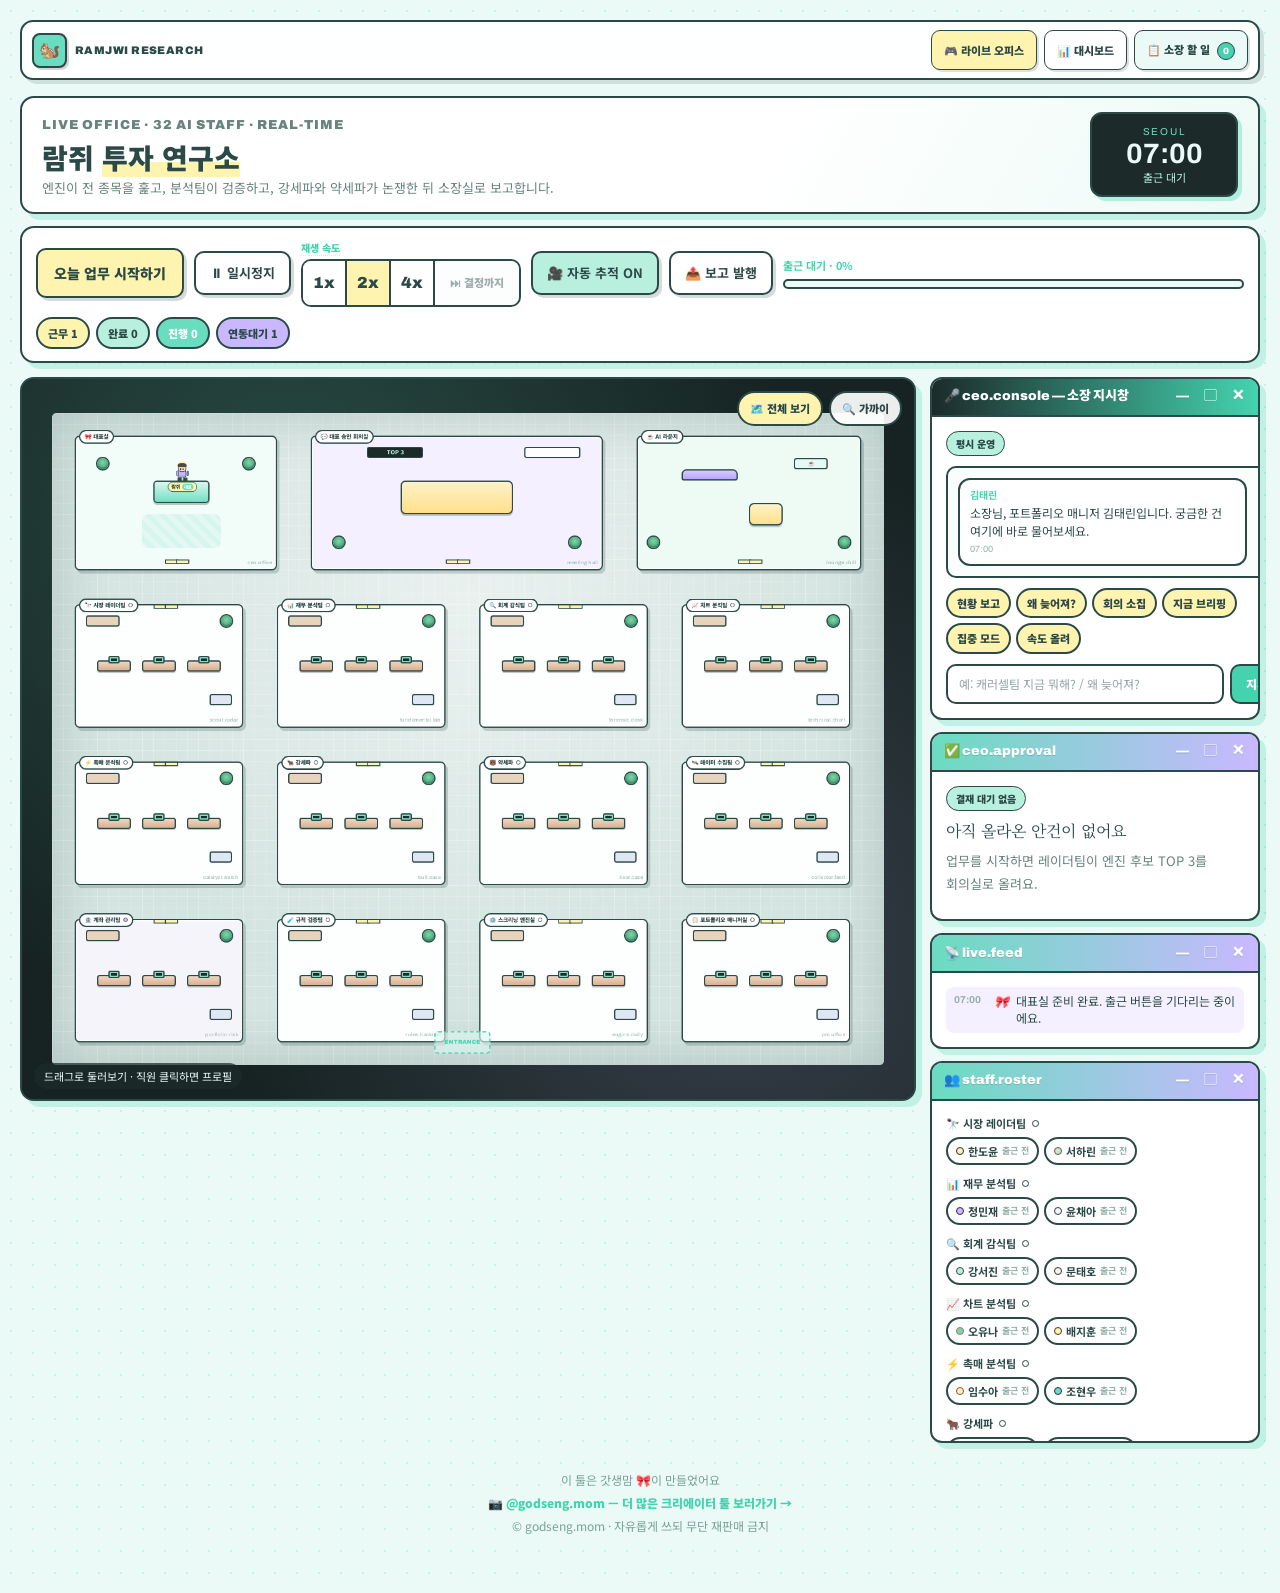
==== commit e7079298: "연구소 사무실 갱신 2026-09-27" ====
--- a/index.html
+++ b/index.html
@@ -6,5 +6,5 @@
 <link rel="apple-touch-icon" href="./icon-192.png">
 <meta name="robots" content="noindex">
 <script>if("serviceWorker" in navigator){addEventListener("load",()=>navigator.serviceWorker.register("./sw.js"))}</script>
-<meta charSet="utf-8"/><meta name="viewport" content="width=device-width, initial-scale=1"/><link rel="stylesheet" href="./assets/index-DKWCax1T.css" data-rsc-css-href="./assets/index-DKWCax1T.css" data-precedence="vite-rsc/importer-resources"/><link rel="modulepreload" href="./assets/layout-segment-context-A2k88dHj.js" crossorigin=""/><link rel="modulepreload" href="./assets/rolldown-runtime-S-ySWqyJ.js" crossorigin=""/><link rel="modulepreload" href="./assets/index-jPEKHJSO.js" crossorigin=""/><link rel="modulepreload" href="./assets/framework-CXnKph_e.js" crossorigin=""/><link rel="modulepreload" href="./assets/page-PorvIAot.js" crossorigin=""/><title>람쥐 투자 연구소 — 우리만의 리서치 하우스</title><meta name="description" content="시장이 아직 반영하지 않은 변화를 찾는 12개 팀의 개인 투자 리서치 연구소"/><meta property="og:title" content="RAMJWI RESEARCH"/><meta property="og:description" content="AI가 일하고, 대표가 결정하는 회사"/><meta property="og:image" content="/og.png"/><meta property="og:image:width" content="1672"/><meta property="og:image:height" content="935"/><meta property="og:image:alt" content="RAMJWI RESEARCH 픽셀 오피스"/><meta name="twitter:card" content="summary_large_image"/><meta name="twitter:title" content="RAMJWI RESEARCH"/><meta name="twitter:description" content="AI가 일하고, 대표가 결정하는 회사"/><meta name="twitter:image" content="/og.png"/><script>self.__VINEXT_RSC_PARAMS__={}</script><script>self.__VINEXT_RSC_NAV__={"pathname":"/","searchParams":[]}</script><link rel="modulepreload" href="./assets/index-jPEKHJSO.js" />
-</head><body><main class="page-shell"><div class="wrap"><nav class="app-nav" aria-label="AI Company 화면 전환"><div class="brand-chip"><span>🐿️</span><b>RAMJWI RESEARCH</b></div><div class="nav-tabs"><button class="active">🎮 라이브 오피스</button><button class="">📊 대시보드</button><button class="todo-tab ">📋 소장 할 일 <i>0</i></button></div></nav><header class="live-hero"><div><p class="eyebrow">LIVE OFFICE · 32 AI STAFF · REAL-TIME</p><h1>람쥐<!-- --> <em class="highlight">투자 연구소</em></h1><p>엔진이 전 종목을 훑고, 분석팀이 검증하고, 강세파와 약세파가 논쟁한 뒤 소장실로 보고합니다.</p></div><div class="live-clock"><span>SEOUL</span><b>07:00</b><small>출근 대기</small></div></header><section class="live-bar"><button class="btn btn-primary">오늘 업무 시작하기</button><button class="btn btn-ghost">⏸ 일시정지</button><div class="speed-wrap"><span class="speed-label" title="시뮬레이션 전체(걷기·업무·대사)가 함께 빨라져요. 실제 외부 작업 속도와는 무관합니다.">재생 속도</span><div class="speed-group" role="group" aria-label="재생 속도"><button class="" title="말풍선 읽기·화면녹화용">1<!-- -->x</button><button class="on" title="기본">2<!-- -->x</button><button class="" title="결과만 빠르게">4<!-- -->x</button><button class="skip " disabled="" title="소장님이 결재할 일이 생길 때까지 단숨에 건너뜁니다">⏭ 결정까지</button></div></div><button class="btn btn-ghost on">🎥 자동 추적 <!-- -->ON</button><button class="btn btn-ghost publish-btn " title="완료 보고를 Notion에 저장하고 같은 내용을 Discord로 보냅니다">📤 보고 발행</button><div class="live-progress"><span>출근 대기<!-- --> · <!-- -->0<!-- -->%</span><i><b style="width:0%"></b></i></div><div class="live-counts"><span class="lc on-duty">근무 <!-- -->1</span><span class="lc done">완료 <!-- -->0</span><span class="lc working">진행 <!-- -->0</span><span class="lc blocked">연동대기 <!-- -->1</span></div></section><section class="live-grid"><div class="world-frame"><div class="world-viewport"><div class="world-stage" style="width:1332px;height:1044px"><div class="world-floor"></div><div class="rm rm-ceo  " style="left:36px;top:36px;width:324px;height:216px"><span class="rm-head"><b>🎀<!-- --> <!-- -->대표실</b></span><span class="rm-code">ceo.office</span><span class="rm-door" style="left:144px;top:198px"></span><span class="rm-door" style="left:162px;top:198px"></span></div><div class="rm rm-meeting  " style="left:414px;top:36px;width:468px;height:216px"><span class="rm-head"><b>💬<!-- --> <!-- -->대표 승인 회의실</b></span><span class="rm-code">meeting.hall</span><span class="rm-door" style="left:216px;top:198px"></span><span class="rm-door" style="left:234px;top:198px"></span></div><div class="rm rm-lounge  " style="left:936px;top:36px;width:360px;height:216px"><span class="rm-head"><b>☕<!-- --> <!-- -->AI 라운지</b></span><span class="rm-code">lounge.chill</span><span class="rm-door" style="left:162px;top:198px"></span><span class="rm-door" style="left:180px;top:198px"></span></div><div class="rm rm-dept waiting " style="left:36px;top:306px;width:270px;height:198px"><span class="rm-head"><b>🔭<!-- --> <!-- -->시장 레이더팀</b><i class="rm-dot waiting" title="대기"></i></span><span class="rm-code">scout.radar</span><span class="rm-door" style="left:126px;top:0"></span><span class="rm-door" style="left:144px;top:0"></span></div><div class="rm rm-dept waiting " style="left:360px;top:306px;width:270px;height:198px"><span class="rm-head"><b>📊<!-- --> <!-- -->재무 분석팀</b><i class="rm-dot waiting" title="대기"></i></span><span class="rm-code">fundamental.lab</span><span class="rm-door" style="left:126px;top:0"></span><span class="rm-door" style="left:144px;top:0"></span></div><div class="rm rm-dept waiting " style="left:684px;top:306px;width:270px;height:198px"><span class="rm-head"><b>🔍<!-- --> <!-- -->회계 감식팀</b><i class="rm-dot waiting" title="대기"></i></span><span class="rm-code">forensic.desk</span><span class="rm-door" style="left:126px;top:0"></span><span class="rm-door" style="left:144px;top:0"></span></div><div class="rm rm-dept waiting " style="left:1008px;top:306px;width:270px;height:198px"><span class="rm-head"><b>📈<!-- --> <!-- -->차트 분석팀</b><i class="rm-dot waiting" title="대기"></i></span><span class="rm-code">technical.chart</span><span class="rm-door" style="left:126px;top:0"></span><span class="rm-door" style="left:144px;top:0"></span></div><div class="rm rm-dept waiting " style="left:36px;top:558px;width:270px;height:198px"><span class="rm-head"><b>⚡<!-- --> <!-- -->촉매 분석팀</b><i class="rm-dot waiting" title="대기"></i></span><span class="rm-code">catalyst.watch</span><span class="rm-door" style="left:126px;top:0"></span><span class="rm-door" style="left:144px;top:0"></span></div><div class="rm rm-dept waiting " style="left:360px;top:558px;width:270px;height:198px"><span class="rm-head"><b>🐂<!-- --> <!-- -->강세파</b><i class="rm-dot waiting" title="대기"></i></span><span class="rm-code">bull.case</span><span class="rm-door" style="left:126px;top:0"></span><span class="rm-door" style="left:144px;top:0"></span></div><div class="rm rm-dept waiting " style="left:684px;top:558px;width:270px;height:198px"><span class="rm-head"><b>🐻<!-- --> <!-- -->약세파</b><i class="rm-dot waiting" title="대기"></i></span><span class="rm-code">bear.case</span><span class="rm-door" style="left:126px;top:0"></span><span class="rm-door" style="left:144px;top:0"></span></div><div class="rm rm-dept waiting " style="left:1008px;top:558px;width:270px;height:198px"><span class="rm-head"><b>🛰️<!-- --> <!-- -->데이터 수집팀</b><i class="rm-dot waiting" title="대기"></i></span><span class="rm-code">collector.feed</span><span class="rm-door" style="left:126px;top:0"></span><span class="rm-door" style="left:144px;top:0"></span></div><div class="rm rm-dept blocked " style="left:36px;top:810px;width:270px;height:198px"><span class="rm-head"><b>🏦<!-- --> <!-- -->계좌 관리팀</b><i class="rm-dot blocked" title="연동 대기"></i></span><span class="rm-code">portfolio.risk</span><span class="rm-door" style="left:126px;top:0"></span><span class="rm-door" style="left:144px;top:0"></span></div><div class="rm rm-dept waiting " style="left:360px;top:810px;width:270px;height:198px"><span class="rm-head"><b>🧪<!-- --> <!-- -->규칙 검증팀</b><i class="rm-dot waiting" title="대기"></i></span><span class="rm-code">rules.backtest</span><span class="rm-door" style="left:126px;top:0"></span><span class="rm-door" style="left:144px;top:0"></span></div><div class="rm rm-dept waiting " style="left:684px;top:810px;width:270px;height:198px"><span class="rm-head"><b>⚙️<!-- --> <!-- -->스크리닝 엔진실</b><i class="rm-dot waiting" title="대기"></i></span><span class="rm-code">engine.daily</span><span class="rm-door" style="left:126px;top:0"></span><span class="rm-door" style="left:144px;top:0"></span></div><div class="rm rm-dept waiting " style="left:1008px;top:810px;width:270px;height:198px"><span class="rm-head"><b>📋<!-- --> <!-- -->포트폴리오 매니저실</b><i class="rm-dot waiting" title="대기"></i></span><span class="rm-code">pm.office</span><span class="rm-door" style="left:126px;top:0"></span><span class="rm-door" style="left:144px;top:0"></span></div><div class="pr pr-desk" style="left:72px;top:396px;width:54px;height:18px"><i class="pr-monitor"></i></div><div class="pr pr-desk" style="left:144px;top:396px;width:54px;height:18px"><i class="pr-monitor"></i></div><div class="pr pr-desk" style="left:216px;top:396px;width:54px;height:18px"><i class="pr-monitor"></i></div><div class="pr pr-shelf" style="left:54px;top:324px;width:54px;height:18px"></div><div class="pr pr-plant" style="left:270px;top:324px;width:18px;height:18px"></div><div class="pr pr-cabinet" style="left:252px;top:450px;width:36px;height:18px"></div><div class="pr pr-desk" style="left:396px;top:396px;width:54px;height:18px"><i class="pr-monitor"></i></div><div class="pr pr-desk" style="left:468px;top:396px;width:54px;height:18px"><i class="pr-monitor"></i></div><div class="pr pr-desk" style="left:540px;top:396px;width:54px;height:18px"><i class="pr-monitor"></i></div><div class="pr pr-shelf" style="left:378px;top:324px;width:54px;height:18px"></div><div class="pr pr-plant" style="left:594px;top:324px;width:18px;height:18px"></div><div class="pr pr-cabinet" style="left:576px;top:450px;width:36px;height:18px"></div><div class="pr pr-desk" style="left:720px;top:396px;width:54px;height:18px"><i class="pr-monitor"></i></div><div class="pr pr-desk" style="left:792px;top:396px;width:54px;height:18px"><i class="pr-monitor"></i></div><div class="pr pr-desk" style="left:864px;top:396px;width:54px;height:18px"><i class="pr-monitor"></i></div><div class="pr pr-shelf" style="left:702px;top:324px;width:54px;height:18px"></div><div class="pr pr-plant" style="left:918px;top:324px;width:18px;height:18px"></div><div class="pr pr-cabinet" style="left:900px;top:450px;width:36px;height:18px"></div><div class="pr pr-desk" style="left:1044px;top:396px;width:54px;height:18px"><i class="pr-monitor"></i></div><div class="pr pr-desk" style="left:1116px;top:396px;width:54px;height:18px"><i class="pr-monitor"></i></div><div class="pr pr-desk" style="left:1188px;top:396px;width:54px;height:18px"><i class="pr-monitor"></i></div><div class="pr pr-shelf" style="left:1026px;top:324px;width:54px;height:18px"></div><div class="pr pr-plant" style="left:1242px;top:324px;width:18px;height:18px"></div><div class="pr pr-cabinet" style="left:1224px;top:450px;width:36px;height:18px"></div><div class="pr pr-desk" style="left:72px;top:648px;width:54px;height:18px"><i class="pr-monitor"></i></div><div class="pr pr-desk" style="left:144px;top:648px;width:54px;height:18px"><i class="pr-monitor"></i></div><div class="pr pr-desk" style="left:216px;top:648px;width:54px;height:18px"><i class="pr-monitor"></i></div><div class="pr pr-shelf" style="left:54px;top:576px;width:54px;height:18px"></div><div class="pr pr-plant" style="left:270px;top:576px;width:18px;height:18px"></div><div class="pr pr-cabinet" style="left:252px;top:702px;width:36px;height:18px"></div><div class="pr pr-desk" style="left:396px;top:648px;width:54px;height:18px"><i class="pr-monitor"></i></div><div class="pr pr-desk" style="left:468px;top:648px;width:54px;height:18px"><i class="pr-monitor"></i></div><div class="pr pr-desk" style="left:540px;top:648px;width:54px;height:18px"><i class="pr-monitor"></i></div><div class="pr pr-shelf" style="left:378px;top:576px;width:54px;height:18px"></div><div class="pr pr-plant" style="left:594px;top:576px;width:18px;height:18px"></div><div class="pr pr-cabinet" style="left:576px;top:702px;width:36px;height:18px"></div><div class="pr pr-desk" style="left:720px;top:648px;width:54px;height:18px"><i class="pr-monitor"></i></div><div class="pr pr-desk" style="left:792px;top:648px;width:54px;height:18px"><i class="pr-monitor"></i></div><div class="pr pr-desk" style="left:864px;top:648px;width:54px;height:18px"><i class="pr-monitor"></i></div><div class="pr pr-shelf" style="left:702px;top:576px;width:54px;height:18px"></div><div class="pr pr-plant" style="left:918px;top:576px;width:18px;height:18px"></div><div class="pr pr-cabinet" style="left:900px;top:702px;width:36px;height:18px"></div><div class="pr pr-desk" style="left:1044px;top:648px;width:54px;height:18px"><i class="pr-monitor"></i></div><div class="pr pr-desk" style="left:1116px;top:648px;width:54px;height:18px"><i class="pr-monitor"></i></div><div class="pr pr-desk" style="left:1188px;top:648px;width:54px;height:18px"><i class="pr-monitor"></i></div><div class="pr pr-shelf" style="left:1026px;top:576px;width:54px;height:18px"></div><div class="pr pr-plant" style="left:1242px;top:576px;width:18px;height:18px"></div><div class="pr pr-cabinet" style="left:1224px;top:702px;width:36px;height:18px"></div><div class="pr pr-desk" style="left:72px;top:900px;width:54px;height:18px"><i class="pr-monitor"></i></div><div class="pr pr-desk" style="left:144px;top:900px;width:54px;height:18px"><i class="pr-monitor"></i></div><div class="pr pr-desk" style="left:216px;top:900px;width:54px;height:18px"><i class="pr-monitor"></i></div><div class="pr pr-shelf" style="left:54px;top:828px;width:54px;height:18px"></div><div class="pr pr-plant" style="left:270px;top:828px;width:18px;height:18px"></div><div class="pr pr-cabinet" style="left:252px;top:954px;width:36px;height:18px"></div><div class="pr pr-desk" style="left:396px;top:900px;width:54px;height:18px"><i class="pr-monitor"></i></div><div class="pr pr-desk" style="left:468px;top:900px;width:54px;height:18px"><i class="pr-monitor"></i></div><div class="pr pr-desk" style="left:540px;top:900px;width:54px;height:18px"><i class="pr-monitor"></i></div><div class="pr pr-shelf" style="left:378px;top:828px;width:54px;height:18px"></div><div class="pr pr-plant" style="left:594px;top:828px;width:18px;height:18px"></div><div class="pr pr-cabinet" style="left:576px;top:954px;width:36px;height:18px"></div><div class="pr pr-desk" style="left:720px;top:900px;width:54px;height:18px"><i class="pr-monitor"></i></div><div class="pr pr-desk" style="left:792px;top:900px;width:54px;height:18px"><i class="pr-monitor"></i></div><div class="pr pr-desk" style="left:864px;top:900px;width:54px;height:18px"><i class="pr-monitor"></i></div><div class="pr pr-shelf" style="left:702px;top:828px;width:54px;height:18px"></div><div class="pr pr-plant" style="left:918px;top:828px;width:18px;height:18px"></div><div class="pr pr-cabinet" style="left:900px;top:954px;width:36px;height:18px"></div><div class="pr pr-desk" style="left:1044px;top:900px;width:54px;height:18px"><i class="pr-monitor"></i></div><div class="pr pr-desk" style="left:1116px;top:900px;width:54px;height:18px"><i class="pr-monitor"></i></div><div class="pr pr-desk" style="left:1188px;top:900px;width:54px;height:18px"><i class="pr-monitor"></i></div><div class="pr pr-shelf" style="left:1026px;top:828px;width:54px;height:18px"></div><div class="pr pr-plant" style="left:1242px;top:828px;width:18px;height:18px"></div><div class="pr pr-cabinet" style="left:1224px;top:954px;width:36px;height:18px"></div><div class="pr pr-ceo-desk" style="left:162px;top:108px;width:90px;height:36px"></div><div class="pr pr-rug" style="left:144px;top:162px;width:126px;height:54px"></div><div class="pr pr-plant" style="left:72px;top:72px;width:18px;height:18px"></div><div class="pr pr-plant" style="left:306px;top:72px;width:18px;height:18px"></div><div class="pr pr-table" style="left:558px;top:108px;width:180px;height:54px"></div><div class="pr pr-screen" style="left:504px;top:54px;width:90px;height:18px"><span>TOP 3</span></div><div class="pr pr-whiteboard" style="left:756px;top:54px;width:90px;height:18px"></div><div class="pr pr-plant" style="left:450px;top:198px;width:18px;height:18px"></div><div class="pr pr-plant" style="left:828px;top:198px;width:18px;height:18px"></div><div class="pr pr-sofa" style="left:1008px;top:90px;width:90px;height:18px"></div><div class="pr pr-table" style="left:1116px;top:144px;width:54px;height:36px"></div><div class="pr pr-coffee" style="left:1188px;top:72px;width:54px;height:18px"><span>☕</span></div><div class="pr pr-plant" style="left:1260px;top:198px;width:18px;height:18px"></div><div class="pr pr-plant" style="left:954px;top:198px;width:18px;height:18px"></div><div class="entrance-mat" style="left:612px;top:990px;width:90px;height:36px">ENTRANCE</div><div style="--hair:#2f2a3d;--shirt:#fff3b0;--accent:#6adcc0;--skin:#ffdcc4"><span class="ag-bubble"></span><span class="ag-bar"><i></i></span><span class="ag-body"><i class="p-shadow"></i><i class="p-leg l"></i><i class="p-leg r"></i><i class="p-torso"></i><i class="p-arm l"></i><i class="p-arm r"></i><i class="p-head"><b class="p-eye l"></b><b class="p-eye r"></b></i><i class="p-hair"></i></span><span class="ag-tag">한도윤<em>팀장</em></span></div><div style="--hair:#8a4a3c;--shirt:#b8f0dd;--accent:#c9b8ff;--skin:#f7cdae"><span class="ag-bubble"></span><span class="ag-bar"><i></i></span><span class="ag-body"><i class="p-shadow"></i><i class="p-leg l"></i><i class="p-leg r"></i><i class="p-torso"></i><i class="p-arm l"></i><i class="p-arm r"></i><i class="p-head"><b class="p-eye l"></b><b class="p-eye r"></b></i><i class="p-hair"></i></span><span class="ag-tag">서하린</span></div><div style="--hair:#372b4a;--shirt:#c9b8ff;--accent:#c9b8ff;--skin:#ffe3cf"><span class="ag-bubble"></span><span class="ag-bar"><i></i></span><span class="ag-body"><i class="p-shadow"></i><i class="p-leg l"></i><i class="p-leg r"></i><i class="p-torso"></i><i class="p-arm l"></i><i class="p-arm r"></i><i class="p-head"><b class="p-eye l"></b><b class="p-eye r"></b></i><i class="p-hair"></i></span><span class="ag-tag">정민재<em>팀장</em></span></div><div style="--hair:#3c3a4f;--shirt:#ebfaf6;--accent:#fff3b0;--skin:#eec39f"><span class="ag-bubble"></span><span class="ag-bar"><i></i></span><span class="ag-body"><i class="p-shadow"></i><i class="p-leg l"></i><i class="p-leg r"></i><i class="p-torso"></i><i class="p-arm l"></i><i class="p-arm r"></i><i class="p-head"><b class="p-eye l"></b><b class="p-eye r"></b></i><i class="p-hair"></i></span><span class="ag-tag">윤채아</span></div><div style="--hair:#2d4b46;--shirt:#b8f0dd;--accent:#b8f0dd;--skin:#ffdcc4"><span class="ag-bubble"></span><span class="ag-bar"><i></i></span><span class="ag-body"><i class="p-shadow"></i><i class="p-leg l"></i><i class="p-leg r"></i><i class="p-torso"></i><i class="p-arm l"></i><i class="p-arm r"></i><i class="p-head"><b class="p-eye l"></b><b class="p-eye r"></b></i><i class="p-hair"></i></span><span class="ag-tag">강서진<em>팀장</em></span></div><div style="--hair:#463227;--shirt:#ebfaf6;--accent:#c9b8ff;--skin:#f7cdae"><span class="ag-bubble"></span><span class="ag-bar"><i></i></span><span class="ag-body"><i class="p-shadow"></i><i class="p-leg l"></i><i class="p-leg r"></i><i class="p-torso"></i><i class="p-arm l"></i><i class="p-arm r"></i><i class="p-head"><b class="p-eye l"></b><b class="p-eye r"></b></i><i class="p-hair"></i></span><span class="ag-tag">문태호</span></div><div style="--hair:#c26e4b;--shirt:#6adcc0;--accent:#fff3b0;--skin:#ffe3cf"><span class="ag-bubble"></span><span class="ag-bar"><i></i></span><span class="ag-body"><i class="p-shadow"></i><i class="p-leg l"></i><i class="p-leg r"></i><i class="p-torso"></i><i class="p-arm l"></i><i class="p-arm r"></i><i class="p-head"><b class="p-eye l"></b><b class="p-eye r"></b></i><i class="p-hair"></i></span><span class="ag-tag">오유나<em>팀장</em></span></div><div style="--hair:#4a3a2a;--shirt:#fff3b0;--accent:#b8f0dd;--skin:#eec39f"><span class="ag-bubble"></span><span class="ag-bar"><i></i></span><span class="ag-body"><i class="p-shadow"></i><i class="p-leg l"></i><i class="p-leg r"></i><i class="p-torso"></i><i class="p-arm l"></i><i class="p-arm r"></i><i class="p-head"><b class="p-eye l"></b><b class="p-eye r"></b></i><i class="p-hair"></i></span><span class="ag-tag">배지훈</span></div><div style="--hair:#8b534a;--shirt:#fff3b0;--accent:#6adcc0;--skin:#ffdcc4"><span class="ag-bubble"></span><span class="ag-bar"><i></i></span><span class="ag-body"><i class="p-shadow"></i><i class="p-leg l"></i><i class="p-leg r"></i><i class="p-torso"></i><i class="p-arm l"></i><i class="p-arm r"></i><i class="p-head"><b class="p-eye l"></b><b class="p-eye r"></b></i><i class="p-hair"></i></span><span class="ag-tag">임수아<em>팀장</em></span></div><div style="--hair:#33304a;--shirt:#6adcc0;--accent:#b8f0dd;--skin:#f7cdae"><span class="ag-bubble"></span><span class="ag-bar"><i></i></span><span class="ag-body"><i class="p-shadow"></i><i class="p-leg l"></i><i class="p-leg r"></i><i class="p-torso"></i><i class="p-arm l"></i><i class="p-arm r"></i><i class="p-head"><b class="p-eye l"></b><b class="p-eye r"></b></i><i class="p-hair"></i></span><span class="ag-tag">조현우</span></div><div style="--hair:#5d3a2c;--shirt:#fff3b0;--accent:#6adcc0;--skin:#ffe3cf"><span class="ag-bubble"></span><span class="ag-bar"><i></i></span><span class="ag-body"><i class="p-shadow"></i><i class="p-leg l"></i><i class="p-leg r"></i><i class="p-torso"></i><i class="p-arm l"></i><i class="p-arm r"></i><i class="p-head"><b class="p-eye l"></b><b class="p-eye r"></b></i><i class="p-hair"></i></span><span class="ag-tag">황보겸<em>팀장</em></span></div><div style="--hair:#4a6f66;--shirt:#c9b8ff;--accent:#fff3b0;--skin:#eec39f"><span class="ag-bubble"></span><span class="ag-bar"><i></i></span><span class="ag-body"><i class="p-shadow"></i><i class="p-leg l"></i><i class="p-leg r"></i><i class="p-torso"></i><i class="p-arm l"></i><i class="p-arm r"></i><i class="p-head"><b class="p-eye l"></b><b class="p-eye r"></b></i><i class="p-hair"></i></span><span class="ag-tag">나은솔</span></div><div style="--hair:#2c2638;--shirt:#c9b8ff;--accent:#c9b8ff;--skin:#ffdcc4"><span class="ag-bubble"></span><span class="ag-bar"><i></i></span><span class="ag-body"><i class="p-shadow"></i><i class="p-leg l"></i><i class="p-leg r"></i><i class="p-torso"></i><i class="p-arm l"></i><i class="p-arm r"></i><i class="p-head"><b class="p-eye l"></b><b class="p-eye r"></b></i><i class="p-hair"></i></span><span class="ag-tag">차은비<em>팀장</em></span></div><div style="--hair:#274a44;--shirt:#ebfaf6;--accent:#b8f0dd;--skin:#f7cdae"><span class="ag-bubble"></span><span class="ag-bar"><i></i></span><span class="ag-body"><i class="p-shadow"></i><i class="p-leg l"></i><i class="p-leg r"></i><i class="p-torso"></i><i class="p-arm l"></i><i class="p-arm r"></i><i class="p-head"><b class="p-eye l"></b><b class="p-eye r"></b></i><i class="p-hair"></i></span><span class="ag-tag">탁민규</span></div><div style="--hair:#563a32;--shirt:#b8f0dd;--accent:#b8f0dd;--skin:#ffe3cf"><span class="ag-bubble"></span><span class="ag-bar"><i></i></span><span class="ag-body"><i class="p-shadow"></i><i class="p-leg l"></i><i class="p-leg r"></i><i class="p-torso"></i><i class="p-arm l"></i><i class="p-arm r"></i><i class="p-head"><b class="p-eye l"></b><b class="p-eye r"></b></i><i class="p-hair"></i></span><span class="ag-tag">백서우<em>팀장</em></span></div><div style="--hair:#2d4543;--shirt:#c9b8ff;--accent:#fff3b0;--skin:#eec39f"><span class="ag-bubble"></span><span class="ag-bar"><i></i></span><span class="ag-body"><i class="p-shadow"></i><i class="p-leg l"></i><i class="p-leg r"></i><i class="p-torso"></i><i class="p-arm l"></i><i class="p-arm r"></i><i class="p-head"><b class="p-eye l"></b><b class="p-eye r"></b></i><i class="p-hair"></i></span><span class="ag-tag">진아름</span></div><div style="--hair:#313b56;--shirt:#fff3b0;--accent:#fff3b0;--skin:#ffdcc4"><span class="ag-bubble"></span><span class="ag-bar"><i></i></span><span class="ag-body"><i class="p-shadow"></i><i class="p-leg l"></i><i class="p-leg r"></i><i class="p-torso"></i><i class="p-arm l"></i><i class="p-arm r"></i><i class="p-head"><b class="p-eye l"></b><b class="p-eye r"></b></i><i class="p-hair"></i></span><span class="ag-tag">우지안<em>팀장</em></span></div><div style="--hair:#4b3b2c;--shirt:#b8f0dd;--accent:#c9b8ff;--skin:#f7cdae"><span class="ag-bubble"></span><span class="ag-bar"><i></i></span><span class="ag-body"><i class="p-shadow"></i><i class="p-leg l"></i><i class="p-leg r"></i><i class="p-torso"></i><i class="p-arm l"></i><i class="p-arm r"></i><i class="p-head"><b class="p-eye l"></b><b class="p-eye r"></b></i><i class="p-hair"></i></span><span class="ag-tag">모하준</span></div><div style="--hair:#689086;--shirt:#6adcc0;--accent:#6adcc0;--skin:#ffe3cf"><span class="ag-bubble"></span><span class="ag-bar"><i></i></span><span class="ag-body"><i class="p-shadow"></i><i class="p-leg l"></i><i class="p-leg r"></i><i class="p-torso"></i><i class="p-arm l"></i><i class="p-arm r"></i><i class="p-head"><b class="p-eye l"></b><b class="p-eye r"></b></i><i class="p-hair"></i></span><span class="ag-tag">석하람<em>팀장</em></span></div><div style="--hair:#2e3a4a;--shirt:#ebfaf6;--accent:#b8f0dd;--skin:#eec39f"><span class="ag-bubble"></span><span class="ag-bar"><i></i></span><span class="ag-body"><i class="p-shadow"></i><i class="p-leg l"></i><i class="p-leg r"></i><i class="p-torso"></i><i class="p-arm l"></i><i class="p-arm r"></i><i class="p-head"><b class="p-eye l"></b><b class="p-eye r"></b></i><i class="p-hair"></i></span><span class="ag-tag">편도영</span></div><div style="--hair:#3b3b49;--shirt:#b8f0dd;--accent:#b8f0dd;--skin:#ffdcc4"><span class="ag-bubble"></span><span class="ag-bar"><i></i></span><span class="ag-body"><i class="p-shadow"></i><i class="p-leg l"></i><i class="p-leg r"></i><i class="p-torso"></i><i class="p-arm l"></i><i class="p-arm r"></i><i class="p-head"><b class="p-eye l"></b><b class="p-eye r"></b></i><i class="p-hair"></i></span><span class="ag-tag">류시온<em>팀장</em></span></div><div style="--hair:#305754;--shirt:#fff3b0;--accent:#6adcc0;--skin:#f7cdae"><span class="ag-bubble"></span><span class="ag-bar"><i></i></span><span class="ag-body"><i class="p-shadow"></i><i class="p-leg l"></i><i class="p-leg r"></i><i class="p-torso"></i><i class="p-arm l"></i><i class="p-arm r"></i><i class="p-head"><b class="p-eye l"></b><b class="p-eye r"></b></i><i class="p-hair"></i></span><span class="ag-tag">주예린</span></div><div style="--hair:#7a453c;--shirt:#c9b8ff;--accent:#c9b8ff;--skin:#ffe3cf"><span class="ag-bubble"></span><span class="ag-bar"><i></i></span><span class="ag-body"><i class="p-shadow"></i><i class="p-leg l"></i><i class="p-leg r"></i><i class="p-torso"></i><i class="p-arm l"></i><i class="p-arm r"></i><i class="p-head"><b class="p-eye l"></b><b class="p-eye r"></b></i><i class="p-hair"></i></span><span class="ag-tag">김태린<em>팀장</em></span></div><div style="--hair:#334a3a;--shirt:#ebfaf6;--accent:#fff3b0;--skin:#eec39f"><span class="ag-bubble"></span><span class="ag-bar"><i></i></span><span class="ag-body"><i class="p-shadow"></i><i class="p-leg l"></i><i class="p-leg r"></i><i class="p-torso"></i><i class="p-arm l"></i><i class="p-arm r"></i><i class="p-head"><b class="p-eye l"></b><b class="p-eye r"></b></i><i class="p-hair"></i></span><span class="ag-tag">홍서연</span></div><div style="--hair:#6b3d34;--shirt:#c9b8ff;--accent:#fff3b0;--skin:#ffdcc4"><span class="ag-bubble"></span><span class="ag-bar"><i></i></span><span class="ag-body"><i class="p-shadow"></i><i class="p-leg l"></i><i class="p-leg r"></i><i class="p-torso"></i><i class="p-arm l"></i><i class="p-arm r"></i><i class="p-head"><b class="p-eye l"></b><b class="p-eye r"></b></i><i class="p-hair"></i></span><span class="ag-tag">람쥐<em>대표</em></span></div></div><div class="world-hud"><button class="on">🗺️ 전체 보기</button><button class="">🔍 가까이</button></div><div class="world-hint">드래그로 둘러보기 · 직원 클릭하면 프로필</div></div></div><aside class="live-rail"><section class="win rail-card console-card" id="ceo-console"><div class="win-bar"><span>🎤 ceo.console — 소장 지시창</span><span class="window-controls">—　▢　✕</span></div><div class="win-body console-body"><div class="console-status"><span class="mini-badge mint">평시 운영</span></div><div class="console-log"><div class="console-line staff"><b>김태린</b><p>소장님, 포트폴리오 매니저 김태린입니다. 궁금한 건 여기에 바로 물어보세요.</p><small>07:00</small></div></div><div class="console-quick"><button>현황 보고</button><button>왜 늦어져?</button><button>회의 소집</button><button>지금 브리핑</button><button>집중 모드</button><button>속도 올려</button></div><form class="console-input"><input placeholder="예: 캐러셀팀 지금 뭐해? / 왜 늦어져?" aria-label="소장 지시 입력" value=""/><button type="submit">지시</button></form></div></section><section class="win rail-card" id="ceo-approval"><div class="win-bar"><span>✅ ceo.approval</span><span class="window-controls">—　▢　✕</span></div><div class="win-body approval-body "><div class="approval-top"><span class="mini-badge mint">결재 대기 없음</span></div><h3>아직 올라온 안건이 없어요</h3><p>업무를 시작하면 레이더팀이 엔진 후보 TOP 3를 회의실로 올려요.</p></div></section><section class="win rail-card feed-card"><div class="win-bar"><span>📡 live.feed</span><span class="window-controls">—　▢　✕</span></div><div class="win-body feed-body"><ul class="feed-list"><li class="lav"><b>07:00</b><i>🎀</i><span>대표실 준비 완료. 출근 버튼을 기다리는 중이에요.</span></li></ul></div></section><section class="win rail-card"><div class="win-bar"><span>👥 staff.roster</span><span class="window-controls">—　▢　✕</span></div><div class="win-body roster-body"><div class="roster-dept"><p><b>🔭<!-- --> <!-- -->시장 레이더팀</b><i class="rm-dot waiting"></i></p><div class="roster-chips"><button class="roster-chip "><i style="background:#fff3b0;border-color:#2f2a3d"></i>한도윤<small>출근 전</small></button><button class="roster-chip "><i style="background:#b8f0dd;border-color:#8a4a3c"></i>서하린<small>출근 전</small></button></div></div><div class="roster-dept"><p><b>📊<!-- --> <!-- -->재무 분석팀</b><i class="rm-dot waiting"></i></p><div class="roster-chips"><button class="roster-chip "><i style="background:#c9b8ff;border-color:#372b4a"></i>정민재<small>출근 전</small></button><button class="roster-chip "><i style="background:#ebfaf6;border-color:#3c3a4f"></i>윤채아<small>출근 전</small></button></div></div><div class="roster-dept"><p><b>🔍<!-- --> <!-- -->회계 감식팀</b><i class="rm-dot waiting"></i></p><div class="roster-chips"><button class="roster-chip "><i style="background:#b8f0dd;border-color:#2d4b46"></i>강서진<small>출근 전</small></button><button class="roster-chip "><i style="background:#ebfaf6;border-color:#463227"></i>문태호<small>출근 전</small></button></div></div><div class="roster-dept"><p><b>📈<!-- --> <!-- -->차트 분석팀</b><i class="rm-dot waiting"></i></p><div class="roster-chips"><button class="roster-chip "><i style="background:#6adcc0;border-color:#c26e4b"></i>오유나<small>출근 전</small></button><button class="roster-chip "><i style="background:#fff3b0;border-color:#4a3a2a"></i>배지훈<small>출근 전</small></button></div></div><div class="roster-dept"><p><b>⚡<!-- --> <!-- -->촉매 분석팀</b><i class="rm-dot waiting"></i></p><div class="roster-chips"><button class="roster-chip "><i style="background:#fff3b0;border-color:#8b534a"></i>임수아<small>출근 전</small></button><button class="roster-chip "><i style="background:#6adcc0;border-color:#33304a"></i>조현우<small>출근 전</small></button></div></div><div class="roster-dept"><p><b>🐂<!-- --> <!-- -->강세파</b><i class="rm-dot waiting"></i></p><div class="roster-chips"><button class="roster-chip "><i style="background:#fff3b0;border-color:#5d3a2c"></i>황보겸<small>출근 전</small></button><button class="roster-chip "><i style="background:#c9b8ff;border-color:#4a6f66"></i>나은솔<small>출근 전</small></button></div></div><div class="roster-dept"><p><b>🐻<!-- --> <!-- -->약세파</b><i class="rm-dot waiting"></i></p><div class="roster-chips"><button class="roster-chip "><i style="background:#c9b8ff;border-color:#2c2638"></i>차은비<small>출근 전</small></button><button class="roster-chip "><i style="background:#ebfaf6;border-color:#274a44"></i>탁민규<small>출근 전</small></button></div></div><div class="roster-dept"><p><b>🛰️<!-- --> <!-- -->데이터 수집팀</b><i class="rm-dot waiting"></i></p><div class="roster-chips"><button class="roster-chip "><i style="background:#b8f0dd;border-color:#563a32"></i>백서우<small>출근 전</small></button><button class="roster-chip "><i style="background:#c9b8ff;border-color:#2d4543"></i>진아름<small>출근 전</small></button></div></div><div class="roster-dept"><p><b>🏦<!-- --> <!-- -->계좌 관리팀</b><i class="rm-dot blocked"></i></p><div class="roster-chips"><button class="roster-chip "><i style="background:#fff3b0;border-color:#313b56"></i>우지안<small>출근 전</small></button><button class="roster-chip "><i style="background:#b8f0dd;border-color:#4b3b2c"></i>모하준<small>출근 전</small></button></div></div><div class="roster-dept"><p><b>🧪<!-- --> <!-- -->규칙 검증팀</b><i class="rm-dot waiting"></i></p><div class="roster-chips"><button class="roster-chip "><i style="background:#6adcc0;border-color:#689086"></i>석하람<small>출근 전</small></button><button class="roster-chip "><i style="background:#ebfaf6;border-color:#2e3a4a"></i>편도영<small>출근 전</small></button></div></div><div class="roster-dept"><p><b>⚙️<!-- --> <!-- -->스크리닝 엔진실</b><i class="rm-dot waiting"></i></p><div class="roster-chips"><button class="roster-chip "><i style="background:#b8f0dd;border-color:#3b3b49"></i>류시온<small>출근 전</small></button><button class="roster-chip "><i style="background:#fff3b0;border-color:#305754"></i>주예린<small>출근 전</small></button></div></div><div class="roster-dept"><p><b>📋<!-- --> <!-- -->포트폴리오 매니저실</b><i class="rm-dot waiting"></i></p><div class="roster-chips"><button class="roster-chip "><i style="background:#c9b8ff;border-color:#7a453c"></i>김태린<small>출근 전</small></button><button class="roster-chip "><i style="background:#ebfaf6;border-color:#334a3a"></i>홍서연<small>출근 전</small></button></div></div></div></section></aside></section><footer>이 툴은 갓생맘 🎀이 만들었어요<br/><a href="https://www.instagram.com/godseng.mom/" target="_blank" rel="noreferrer">📷 @godseng.mom — 더 많은 크리에이터 툴 보러가기 →</a><br/>© godseng.mom · 자유롭게 쓰되 무단 재판매 금지</footer></div><div class="toast " role="status"></div></main><script id="_R_">import("./assets/index-jPEKHJSO.js")</script></body></html><script>self.__VINEXT_RSC_CHUNKS__=self.__VINEXT_RSC_CHUNKS__||[];self.__VINEXT_RSC_CHUNKS__.push("2:I[\"8c0f216c4604\",[],\"Children\",1]\n3:I[\"15c18cfaeeff\",[],\"LayoutSegmentProvider\",1]\n4:I[\"8c0f216c4604\",[],\"Slot\",1]\n5:I[\"593f344dc510\",[],\"RedirectBoundary\",1]\n:HL[\"./assets/index-DKWCax1T.css\",\"style\"]\n")</script><script>self.__VINEXT_RSC_CHUNKS__=self.__VINEXT_RSC_CHUNKS__||[];self.__VINEXT_RSC_CHUNKS__.push("0:{\"__route\":\"route:/\",\"__interceptionContext\":null,\"__layoutIds\":[\"layout:/\"],\"__rootLayout\":\"/\",\"page:/\":\"$L1\",\"layout:/\":[[[[\"$\",\"link\",\"css:./assets/index-DKWCax1T.css\",{\"rel\":\"stylesheet\",\"precedence\":\"vite-rsc/importer-resources\",\"href\":\"./assets/index-DKWCax1T.css\",\"data-rsc-css-href\":\"./assets/index-DKWCax1T.css\"}],\"$undefined\"],[\"$\",\"html\",null,{\"lang\":\"ko\",\"children\":[\"$\",\"body\",null,{\"children\":[\"$\",\"$L2\",null,{}]}]}]],null],\"route:/\":[[[\"$\",\"meta\",null,{\"charSet\":\"utf-8\"}],[[\"$\",\"title\",\"0\",{\"children\":\"람쥐 투자 연구소 — 우리만의 리서치 하우스\"}],[\"$\",\"meta\",\"1\",{\"name\":\"description\",\"content\":\"시장이 아직 반영하지 않은 변화를 찾는 12개 팀의 개인 투자 리서치 연구소\"}],[\"$\",\"meta\",\"2\",{\"property\":\"og:title\",\"content\":\"RAMJWI RESEARCH\"}],[\"$\",\"meta\",\"3\",{\"property\":\"og:description\",\"content\":\"AI가 일하고, 대표가 결정하는 회사\"}],[\"$\",\"meta\",\"4\",{\"property\":\"og:image\",\"content\":\"/og.png\"}],[\"$\",\"meta\",\"5\",{\"property\":\"og:image:width\",\"content\":\"1672\"}],[\"$\",\"meta\",\"6\",{\"property\":\"og:image:height\",\"content\":\"935\"}],[\"$\",\"meta\",\"7\",{\"property\":\"og:image:alt\",\"content\":\"RAMJWI RESEARCH 픽셀 오피스\"}],[\"$\",\"meta\",\"8\",{\"name\":\"twitter:card\",\"content\":\"summary_large_image\"}],[\"$\",\"meta\",\"9\",{\"name\":\"twitter:title\",\"content\":\"RAMJWI RESEARCH\"}],[\"$\",\"meta\",\"10\",{\"name\":\"twitter:description\",\"content\":\"AI가 일하고, 대표가 결정하는 회사\"}],[\"$\",\"meta\",\"11\",{\"name\":\"twitter:image\",\"content\":\"/og.png\"}]],[[\"$\",\"meta\",\"0\",{\"name\":\"viewport\",\"content\":\"width=device-width, initial-scale=1\"}]]],[\"$\",\"$L3\",null,{\"segmentMap\":{\"children\":[]},\"children\":[\"$\",\"$L4\",null,{\"id\":\"layout:/\",\"parallelSlots\":\"$undefined\",\"children\":[\"$\",\"$L5\",null,{\"children\":[\"$\",\"$L3\",null,{\"segmentMap\":{\"children\":[]},\"children\":[\"$\",\"$L4\",null,{\"id\":\"page:/\"}]}]}]}]}]],\"__layoutFlags\":{\"layout:/\":\"s\"},\"__artifactCompatibility\":{\"schemaVersion\":1,\"graphVersion\":\"app-route-graph:4uhn5s1wvoptc\",\"deploymentVersion\":\"c49f8e01-28d1-42fb-ba6f-380758372384\",\"appElementsSchemaVersion\":1,\"rscPayloadSchemaVersion\":1,\"rootBoundaryId\":\"/\",\"renderEpoch\":null}}\n")</script><script>self.__VINEXT_RSC_CHUNKS__=self.__VINEXT_RSC_CHUNKS__||[];self.__VINEXT_RSC_CHUNKS__.push("6:I[\"6efdf509a785\",[],\"default\",1]\n1:[\"$\",\"$L6\",null,{\"params\":\"$@7\",\"searchParams\":\"$@8\"}]\n")</script><script>self.__VINEXT_RSC_CHUNKS__=self.__VINEXT_RSC_CHUNKS__||[];self.__VINEXT_RSC_CHUNKS__.push("7:{}\n8:{}\n")</script><script>self.__VINEXT_RSC_DONE__=true</script>+<meta charSet="utf-8"/><meta name="viewport" content="width=device-width, initial-scale=1"/><link rel="stylesheet" href="./assets/index-DKWCax1T.css" data-rsc-css-href="./assets/index-DKWCax1T.css" data-precedence="vite-rsc/importer-resources"/><link rel="modulepreload" href="./assets/layout-segment-context-j8g5wESR.js" crossorigin=""/><link rel="modulepreload" href="./assets/rolldown-runtime-S-ySWqyJ.js" crossorigin=""/><link rel="modulepreload" href="./assets/index-D0zXW_DE.js" crossorigin=""/><link rel="modulepreload" href="./assets/framework-CXnKph_e.js" crossorigin=""/><link rel="modulepreload" href="./assets/page-DBW1a30q.js" crossorigin=""/><title>람쥐 투자 연구소 — 우리만의 리서치 하우스</title><meta name="description" content="시장이 아직 반영하지 않은 변화를 찾는 12개 팀의 개인 투자 리서치 연구소"/><meta property="og:title" content="RAMJWI RESEARCH"/><meta property="og:description" content="AI가 일하고, 대표가 결정하는 회사"/><meta property="og:image" content="/og.png"/><meta property="og:image:width" content="1672"/><meta property="og:image:height" content="935"/><meta property="og:image:alt" content="RAMJWI RESEARCH 픽셀 오피스"/><meta name="twitter:card" content="summary_large_image"/><meta name="twitter:title" content="RAMJWI RESEARCH"/><meta name="twitter:description" content="AI가 일하고, 대표가 결정하는 회사"/><meta name="twitter:image" content="/og.png"/><script>self.__VINEXT_RSC_PARAMS__={}</script><script>self.__VINEXT_RSC_NAV__={"pathname":"/","searchParams":[]}</script><link rel="modulepreload" href="./assets/index-D0zXW_DE.js" />
+</head><body><main class="page-shell"><div class="wrap"><nav class="app-nav" aria-label="AI Company 화면 전환"><div class="brand-chip"><span>🐿️</span><b>RAMJWI RESEARCH</b></div><div class="nav-tabs"><button class="active">🎮 라이브 오피스</button><button class="">📊 대시보드</button><button class="todo-tab ">📋 소장 할 일 <i>0</i></button></div></nav><header class="live-hero"><div><p class="eyebrow">LIVE OFFICE · 32 AI STAFF · REAL-TIME</p><h1>람쥐<!-- --> <em class="highlight">투자 연구소</em></h1><p>엔진이 전 종목을 훑고, 분석팀이 검증하고, 강세파와 약세파가 논쟁한 뒤 소장실로 보고합니다.</p></div><div class="live-clock"><span>SEOUL</span><b>07:00</b><small>출근 대기</small></div></header><section class="live-bar"><button class="btn btn-primary">오늘 업무 시작하기</button><button class="btn btn-ghost">⏸ 일시정지</button><div class="speed-wrap"><span class="speed-label" title="시뮬레이션 전체(걷기·업무·대사)가 함께 빨라져요. 실제 외부 작업 속도와는 무관합니다.">재생 속도</span><div class="speed-group" role="group" aria-label="재생 속도"><button class="" title="말풍선 읽기·화면녹화용">1<!-- -->x</button><button class="on" title="기본">2<!-- -->x</button><button class="" title="결과만 빠르게">4<!-- -->x</button><button class="skip " disabled="" title="소장님이 결재할 일이 생길 때까지 단숨에 건너뜁니다">⏭ 결정까지</button></div></div><button class="btn btn-ghost on">🎥 자동 추적 <!-- -->ON</button><button class="btn btn-ghost publish-btn " title="완료 보고를 Notion에 저장하고 같은 내용을 Discord로 보냅니다">📤 보고 발행</button><div class="live-progress"><span>출근 대기<!-- --> · <!-- -->0<!-- -->%</span><i><b style="width:0%"></b></i></div><div class="live-counts"><span class="lc on-duty">근무 <!-- -->1</span><span class="lc done">완료 <!-- -->0</span><span class="lc working">진행 <!-- -->0</span><span class="lc blocked">연동대기 <!-- -->1</span></div></section><section class="live-grid"><div class="world-frame"><div class="world-viewport"><div class="world-stage" style="width:1332px;height:1044px"><div class="world-floor"></div><div class="rm rm-ceo  " style="left:36px;top:36px;width:324px;height:216px"><span class="rm-head"><b>🎀<!-- --> <!-- -->대표실</b></span><span class="rm-code">ceo.office</span><span class="rm-door" style="left:144px;top:198px"></span><span class="rm-door" style="left:162px;top:198px"></span></div><div class="rm rm-meeting  " style="left:414px;top:36px;width:468px;height:216px"><span class="rm-head"><b>💬<!-- --> <!-- -->대표 승인 회의실</b></span><span class="rm-code">meeting.hall</span><span class="rm-door" style="left:216px;top:198px"></span><span class="rm-door" style="left:234px;top:198px"></span></div><div class="rm rm-lounge  " style="left:936px;top:36px;width:360px;height:216px"><span class="rm-head"><b>☕<!-- --> <!-- -->AI 라운지</b></span><span class="rm-code">lounge.chill</span><span class="rm-door" style="left:162px;top:198px"></span><span class="rm-door" style="left:180px;top:198px"></span></div><div class="rm rm-dept waiting " style="left:36px;top:306px;width:270px;height:198px"><span class="rm-head"><b>🔭<!-- --> <!-- -->시장 레이더팀</b><i class="rm-dot waiting" title="대기"></i></span><span class="rm-code">scout.radar</span><span class="rm-door" style="left:126px;top:0"></span><span class="rm-door" style="left:144px;top:0"></span></div><div class="rm rm-dept waiting " style="left:360px;top:306px;width:270px;height:198px"><span class="rm-head"><b>📊<!-- --> <!-- -->재무 분석팀</b><i class="rm-dot waiting" title="대기"></i></span><span class="rm-code">fundamental.lab</span><span class="rm-door" style="left:126px;top:0"></span><span class="rm-door" style="left:144px;top:0"></span></div><div class="rm rm-dept waiting " style="left:684px;top:306px;width:270px;height:198px"><span class="rm-head"><b>🔍<!-- --> <!-- -->회계 감식팀</b><i class="rm-dot waiting" title="대기"></i></span><span class="rm-code">forensic.desk</span><span class="rm-door" style="left:126px;top:0"></span><span class="rm-door" style="left:144px;top:0"></span></div><div class="rm rm-dept waiting " style="left:1008px;top:306px;width:270px;height:198px"><span class="rm-head"><b>📈<!-- --> <!-- -->차트 분석팀</b><i class="rm-dot waiting" title="대기"></i></span><span class="rm-code">technical.chart</span><span class="rm-door" style="left:126px;top:0"></span><span class="rm-door" style="left:144px;top:0"></span></div><div class="rm rm-dept waiting " style="left:36px;top:558px;width:270px;height:198px"><span class="rm-head"><b>⚡<!-- --> <!-- -->촉매 분석팀</b><i class="rm-dot waiting" title="대기"></i></span><span class="rm-code">catalyst.watch</span><span class="rm-door" style="left:126px;top:0"></span><span class="rm-door" style="left:144px;top:0"></span></div><div class="rm rm-dept waiting " style="left:360px;top:558px;width:270px;height:198px"><span class="rm-head"><b>🐂<!-- --> <!-- -->강세파</b><i class="rm-dot waiting" title="대기"></i></span><span class="rm-code">bull.case</span><span class="rm-door" style="left:126px;top:0"></span><span class="rm-door" style="left:144px;top:0"></span></div><div class="rm rm-dept waiting " style="left:684px;top:558px;width:270px;height:198px"><span class="rm-head"><b>🐻<!-- --> <!-- -->약세파</b><i class="rm-dot waiting" title="대기"></i></span><span class="rm-code">bear.case</span><span class="rm-door" style="left:126px;top:0"></span><span class="rm-door" style="left:144px;top:0"></span></div><div class="rm rm-dept waiting " style="left:1008px;top:558px;width:270px;height:198px"><span class="rm-head"><b>🛰️<!-- --> <!-- -->데이터 수집팀</b><i class="rm-dot waiting" title="대기"></i></span><span class="rm-code">collector.feed</span><span class="rm-door" style="left:126px;top:0"></span><span class="rm-door" style="left:144px;top:0"></span></div><div class="rm rm-dept blocked " style="left:36px;top:810px;width:270px;height:198px"><span class="rm-head"><b>🏦<!-- --> <!-- -->계좌 관리팀</b><i class="rm-dot blocked" title="연동 대기"></i></span><span class="rm-code">portfolio.risk</span><span class="rm-door" style="left:126px;top:0"></span><span class="rm-door" style="left:144px;top:0"></span></div><div class="rm rm-dept waiting " style="left:360px;top:810px;width:270px;height:198px"><span class="rm-head"><b>🧪<!-- --> <!-- -->규칙 검증팀</b><i class="rm-dot waiting" title="대기"></i></span><span class="rm-code">rules.backtest</span><span class="rm-door" style="left:126px;top:0"></span><span class="rm-door" style="left:144px;top:0"></span></div><div class="rm rm-dept waiting " style="left:684px;top:810px;width:270px;height:198px"><span class="rm-head"><b>⚙️<!-- --> <!-- -->스크리닝 엔진실</b><i class="rm-dot waiting" title="대기"></i></span><span class="rm-code">engine.daily</span><span class="rm-door" style="left:126px;top:0"></span><span class="rm-door" style="left:144px;top:0"></span></div><div class="rm rm-dept waiting " style="left:1008px;top:810px;width:270px;height:198px"><span class="rm-head"><b>📋<!-- --> <!-- -->포트폴리오 매니저실</b><i class="rm-dot waiting" title="대기"></i></span><span class="rm-code">pm.office</span><span class="rm-door" style="left:126px;top:0"></span><span class="rm-door" style="left:144px;top:0"></span></div><div class="pr pr-desk" style="left:72px;top:396px;width:54px;height:18px"><i class="pr-monitor"></i></div><div class="pr pr-desk" style="left:144px;top:396px;width:54px;height:18px"><i class="pr-monitor"></i></div><div class="pr pr-desk" style="left:216px;top:396px;width:54px;height:18px"><i class="pr-monitor"></i></div><div class="pr pr-shelf" style="left:54px;top:324px;width:54px;height:18px"></div><div class="pr pr-plant" style="left:270px;top:324px;width:18px;height:18px"></div><div class="pr pr-cabinet" style="left:252px;top:450px;width:36px;height:18px"></div><div class="pr pr-desk" style="left:396px;top:396px;width:54px;height:18px"><i class="pr-monitor"></i></div><div class="pr pr-desk" style="left:468px;top:396px;width:54px;height:18px"><i class="pr-monitor"></i></div><div class="pr pr-desk" style="left:540px;top:396px;width:54px;height:18px"><i class="pr-monitor"></i></div><div class="pr pr-shelf" style="left:378px;top:324px;width:54px;height:18px"></div><div class="pr pr-plant" style="left:594px;top:324px;width:18px;height:18px"></div><div class="pr pr-cabinet" style="left:576px;top:450px;width:36px;height:18px"></div><div class="pr pr-desk" style="left:720px;top:396px;width:54px;height:18px"><i class="pr-monitor"></i></div><div class="pr pr-desk" style="left:792px;top:396px;width:54px;height:18px"><i class="pr-monitor"></i></div><div class="pr pr-desk" style="left:864px;top:396px;width:54px;height:18px"><i class="pr-monitor"></i></div><div class="pr pr-shelf" style="left:702px;top:324px;width:54px;height:18px"></div><div class="pr pr-plant" style="left:918px;top:324px;width:18px;height:18px"></div><div class="pr pr-cabinet" style="left:900px;top:450px;width:36px;height:18px"></div><div class="pr pr-desk" style="left:1044px;top:396px;width:54px;height:18px"><i class="pr-monitor"></i></div><div class="pr pr-desk" style="left:1116px;top:396px;width:54px;height:18px"><i class="pr-monitor"></i></div><div class="pr pr-desk" style="left:1188px;top:396px;width:54px;height:18px"><i class="pr-monitor"></i></div><div class="pr pr-shelf" style="left:1026px;top:324px;width:54px;height:18px"></div><div class="pr pr-plant" style="left:1242px;top:324px;width:18px;height:18px"></div><div class="pr pr-cabinet" style="left:1224px;top:450px;width:36px;height:18px"></div><div class="pr pr-desk" style="left:72px;top:648px;width:54px;height:18px"><i class="pr-monitor"></i></div><div class="pr pr-desk" style="left:144px;top:648px;width:54px;height:18px"><i class="pr-monitor"></i></div><div class="pr pr-desk" style="left:216px;top:648px;width:54px;height:18px"><i class="pr-monitor"></i></div><div class="pr pr-shelf" style="left:54px;top:576px;width:54px;height:18px"></div><div class="pr pr-plant" style="left:270px;top:576px;width:18px;height:18px"></div><div class="pr pr-cabinet" style="left:252px;top:702px;width:36px;height:18px"></div><div class="pr pr-desk" style="left:396px;top:648px;width:54px;height:18px"><i class="pr-monitor"></i></div><div class="pr pr-desk" style="left:468px;top:648px;width:54px;height:18px"><i class="pr-monitor"></i></div><div class="pr pr-desk" style="left:540px;top:648px;width:54px;height:18px"><i class="pr-monitor"></i></div><div class="pr pr-shelf" style="left:378px;top:576px;width:54px;height:18px"></div><div class="pr pr-plant" style="left:594px;top:576px;width:18px;height:18px"></div><div class="pr pr-cabinet" style="left:576px;top:702px;width:36px;height:18px"></div><div class="pr pr-desk" style="left:720px;top:648px;width:54px;height:18px"><i class="pr-monitor"></i></div><div class="pr pr-desk" style="left:792px;top:648px;width:54px;height:18px"><i class="pr-monitor"></i></div><div class="pr pr-desk" style="left:864px;top:648px;width:54px;height:18px"><i class="pr-monitor"></i></div><div class="pr pr-shelf" style="left:702px;top:576px;width:54px;height:18px"></div><div class="pr pr-plant" style="left:918px;top:576px;width:18px;height:18px"></div><div class="pr pr-cabinet" style="left:900px;top:702px;width:36px;height:18px"></div><div class="pr pr-desk" style="left:1044px;top:648px;width:54px;height:18px"><i class="pr-monitor"></i></div><div class="pr pr-desk" style="left:1116px;top:648px;width:54px;height:18px"><i class="pr-monitor"></i></div><div class="pr pr-desk" style="left:1188px;top:648px;width:54px;height:18px"><i class="pr-monitor"></i></div><div class="pr pr-shelf" style="left:1026px;top:576px;width:54px;height:18px"></div><div class="pr pr-plant" style="left:1242px;top:576px;width:18px;height:18px"></div><div class="pr pr-cabinet" style="left:1224px;top:702px;width:36px;height:18px"></div><div class="pr pr-desk" style="left:72px;top:900px;width:54px;height:18px"><i class="pr-monitor"></i></div><div class="pr pr-desk" style="left:144px;top:900px;width:54px;height:18px"><i class="pr-monitor"></i></div><div class="pr pr-desk" style="left:216px;top:900px;width:54px;height:18px"><i class="pr-monitor"></i></div><div class="pr pr-shelf" style="left:54px;top:828px;width:54px;height:18px"></div><div class="pr pr-plant" style="left:270px;top:828px;width:18px;height:18px"></div><div class="pr pr-cabinet" style="left:252px;top:954px;width:36px;height:18px"></div><div class="pr pr-desk" style="left:396px;top:900px;width:54px;height:18px"><i class="pr-monitor"></i></div><div class="pr pr-desk" style="left:468px;top:900px;width:54px;height:18px"><i class="pr-monitor"></i></div><div class="pr pr-desk" style="left:540px;top:900px;width:54px;height:18px"><i class="pr-monitor"></i></div><div class="pr pr-shelf" style="left:378px;top:828px;width:54px;height:18px"></div><div class="pr pr-plant" style="left:594px;top:828px;width:18px;height:18px"></div><div class="pr pr-cabinet" style="left:576px;top:954px;width:36px;height:18px"></div><div class="pr pr-desk" style="left:720px;top:900px;width:54px;height:18px"><i class="pr-monitor"></i></div><div class="pr pr-desk" style="left:792px;top:900px;width:54px;height:18px"><i class="pr-monitor"></i></div><div class="pr pr-desk" style="left:864px;top:900px;width:54px;height:18px"><i class="pr-monitor"></i></div><div class="pr pr-shelf" style="left:702px;top:828px;width:54px;height:18px"></div><div class="pr pr-plant" style="left:918px;top:828px;width:18px;height:18px"></div><div class="pr pr-cabinet" style="left:900px;top:954px;width:36px;height:18px"></div><div class="pr pr-desk" style="left:1044px;top:900px;width:54px;height:18px"><i class="pr-monitor"></i></div><div class="pr pr-desk" style="left:1116px;top:900px;width:54px;height:18px"><i class="pr-monitor"></i></div><div class="pr pr-desk" style="left:1188px;top:900px;width:54px;height:18px"><i class="pr-monitor"></i></div><div class="pr pr-shelf" style="left:1026px;top:828px;width:54px;height:18px"></div><div class="pr pr-plant" style="left:1242px;top:828px;width:18px;height:18px"></div><div class="pr pr-cabinet" style="left:1224px;top:954px;width:36px;height:18px"></div><div class="pr pr-ceo-desk" style="left:162px;top:108px;width:90px;height:36px"></div><div class="pr pr-rug" style="left:144px;top:162px;width:126px;height:54px"></div><div class="pr pr-plant" style="left:72px;top:72px;width:18px;height:18px"></div><div class="pr pr-plant" style="left:306px;top:72px;width:18px;height:18px"></div><div class="pr pr-table" style="left:558px;top:108px;width:180px;height:54px"></div><div class="pr pr-screen" style="left:504px;top:54px;width:90px;height:18px"><span>TOP 3</span></div><div class="pr pr-whiteboard" style="left:756px;top:54px;width:90px;height:18px"></div><div class="pr pr-plant" style="left:450px;top:198px;width:18px;height:18px"></div><div class="pr pr-plant" style="left:828px;top:198px;width:18px;height:18px"></div><div class="pr pr-sofa" style="left:1008px;top:90px;width:90px;height:18px"></div><div class="pr pr-table" style="left:1116px;top:144px;width:54px;height:36px"></div><div class="pr pr-coffee" style="left:1188px;top:72px;width:54px;height:18px"><span>☕</span></div><div class="pr pr-plant" style="left:1260px;top:198px;width:18px;height:18px"></div><div class="pr pr-plant" style="left:954px;top:198px;width:18px;height:18px"></div><div class="entrance-mat" style="left:612px;top:990px;width:90px;height:36px">ENTRANCE</div><div style="--hair:#2f2a3d;--shirt:#fff3b0;--accent:#6adcc0;--skin:#ffdcc4"><span class="ag-bubble"></span><span class="ag-bar"><i></i></span><span class="ag-body"><i class="p-shadow"></i><i class="p-leg l"></i><i class="p-leg r"></i><i class="p-torso"></i><i class="p-arm l"></i><i class="p-arm r"></i><i class="p-head"><b class="p-eye l"></b><b class="p-eye r"></b></i><i class="p-hair"></i></span><span class="ag-tag">한도윤<em>팀장</em></span></div><div style="--hair:#8a4a3c;--shirt:#b8f0dd;--accent:#c9b8ff;--skin:#f7cdae"><span class="ag-bubble"></span><span class="ag-bar"><i></i></span><span class="ag-body"><i class="p-shadow"></i><i class="p-leg l"></i><i class="p-leg r"></i><i class="p-torso"></i><i class="p-arm l"></i><i class="p-arm r"></i><i class="p-head"><b class="p-eye l"></b><b class="p-eye r"></b></i><i class="p-hair"></i></span><span class="ag-tag">서하린</span></div><div style="--hair:#372b4a;--shirt:#c9b8ff;--accent:#c9b8ff;--skin:#ffe3cf"><span class="ag-bubble"></span><span class="ag-bar"><i></i></span><span class="ag-body"><i class="p-shadow"></i><i class="p-leg l"></i><i class="p-leg r"></i><i class="p-torso"></i><i class="p-arm l"></i><i class="p-arm r"></i><i class="p-head"><b class="p-eye l"></b><b class="p-eye r"></b></i><i class="p-hair"></i></span><span class="ag-tag">정민재<em>팀장</em></span></div><div style="--hair:#3c3a4f;--shirt:#ebfaf6;--accent:#fff3b0;--skin:#eec39f"><span class="ag-bubble"></span><span class="ag-bar"><i></i></span><span class="ag-body"><i class="p-shadow"></i><i class="p-leg l"></i><i class="p-leg r"></i><i class="p-torso"></i><i class="p-arm l"></i><i class="p-arm r"></i><i class="p-head"><b class="p-eye l"></b><b class="p-eye r"></b></i><i class="p-hair"></i></span><span class="ag-tag">윤채아</span></div><div style="--hair:#2d4b46;--shirt:#b8f0dd;--accent:#b8f0dd;--skin:#ffdcc4"><span class="ag-bubble"></span><span class="ag-bar"><i></i></span><span class="ag-body"><i class="p-shadow"></i><i class="p-leg l"></i><i class="p-leg r"></i><i class="p-torso"></i><i class="p-arm l"></i><i class="p-arm r"></i><i class="p-head"><b class="p-eye l"></b><b class="p-eye r"></b></i><i class="p-hair"></i></span><span class="ag-tag">강서진<em>팀장</em></span></div><div style="--hair:#463227;--shirt:#ebfaf6;--accent:#c9b8ff;--skin:#f7cdae"><span class="ag-bubble"></span><span class="ag-bar"><i></i></span><span class="ag-body"><i class="p-shadow"></i><i class="p-leg l"></i><i class="p-leg r"></i><i class="p-torso"></i><i class="p-arm l"></i><i class="p-arm r"></i><i class="p-head"><b class="p-eye l"></b><b class="p-eye r"></b></i><i class="p-hair"></i></span><span class="ag-tag">문태호</span></div><div style="--hair:#c26e4b;--shirt:#6adcc0;--accent:#fff3b0;--skin:#ffe3cf"><span class="ag-bubble"></span><span class="ag-bar"><i></i></span><span class="ag-body"><i class="p-shadow"></i><i class="p-leg l"></i><i class="p-leg r"></i><i class="p-torso"></i><i class="p-arm l"></i><i class="p-arm r"></i><i class="p-head"><b class="p-eye l"></b><b class="p-eye r"></b></i><i class="p-hair"></i></span><span class="ag-tag">오유나<em>팀장</em></span></div><div style="--hair:#4a3a2a;--shirt:#fff3b0;--accent:#b8f0dd;--skin:#eec39f"><span class="ag-bubble"></span><span class="ag-bar"><i></i></span><span class="ag-body"><i class="p-shadow"></i><i class="p-leg l"></i><i class="p-leg r"></i><i class="p-torso"></i><i class="p-arm l"></i><i class="p-arm r"></i><i class="p-head"><b class="p-eye l"></b><b class="p-eye r"></b></i><i class="p-hair"></i></span><span class="ag-tag">배지훈</span></div><div style="--hair:#8b534a;--shirt:#fff3b0;--accent:#6adcc0;--skin:#ffdcc4"><span class="ag-bubble"></span><span class="ag-bar"><i></i></span><span class="ag-body"><i class="p-shadow"></i><i class="p-leg l"></i><i class="p-leg r"></i><i class="p-torso"></i><i class="p-arm l"></i><i class="p-arm r"></i><i class="p-head"><b class="p-eye l"></b><b class="p-eye r"></b></i><i class="p-hair"></i></span><span class="ag-tag">임수아<em>팀장</em></span></div><div style="--hair:#33304a;--shirt:#6adcc0;--accent:#b8f0dd;--skin:#f7cdae"><span class="ag-bubble"></span><span class="ag-bar"><i></i></span><span class="ag-body"><i class="p-shadow"></i><i class="p-leg l"></i><i class="p-leg r"></i><i class="p-torso"></i><i class="p-arm l"></i><i class="p-arm r"></i><i class="p-head"><b class="p-eye l"></b><b class="p-eye r"></b></i><i class="p-hair"></i></span><span class="ag-tag">조현우</span></div><div style="--hair:#5d3a2c;--shirt:#fff3b0;--accent:#6adcc0;--skin:#ffe3cf"><span class="ag-bubble"></span><span class="ag-bar"><i></i></span><span class="ag-body"><i class="p-shadow"></i><i class="p-leg l"></i><i class="p-leg r"></i><i class="p-torso"></i><i class="p-arm l"></i><i class="p-arm r"></i><i class="p-head"><b class="p-eye l"></b><b class="p-eye r"></b></i><i class="p-hair"></i></span><span class="ag-tag">황보겸<em>팀장</em></span></div><div style="--hair:#4a6f66;--shirt:#c9b8ff;--accent:#fff3b0;--skin:#eec39f"><span class="ag-bubble"></span><span class="ag-bar"><i></i></span><span class="ag-body"><i class="p-shadow"></i><i class="p-leg l"></i><i class="p-leg r"></i><i class="p-torso"></i><i class="p-arm l"></i><i class="p-arm r"></i><i class="p-head"><b class="p-eye l"></b><b class="p-eye r"></b></i><i class="p-hair"></i></span><span class="ag-tag">나은솔</span></div><div style="--hair:#2c2638;--shirt:#c9b8ff;--accent:#c9b8ff;--skin:#ffdcc4"><span class="ag-bubble"></span><span class="ag-bar"><i></i></span><span class="ag-body"><i class="p-shadow"></i><i class="p-leg l"></i><i class="p-leg r"></i><i class="p-torso"></i><i class="p-arm l"></i><i class="p-arm r"></i><i class="p-head"><b class="p-eye l"></b><b class="p-eye r"></b></i><i class="p-hair"></i></span><span class="ag-tag">차은비<em>팀장</em></span></div><div style="--hair:#274a44;--shirt:#ebfaf6;--accent:#b8f0dd;--skin:#f7cdae"><span class="ag-bubble"></span><span class="ag-bar"><i></i></span><span class="ag-body"><i class="p-shadow"></i><i class="p-leg l"></i><i class="p-leg r"></i><i class="p-torso"></i><i class="p-arm l"></i><i class="p-arm r"></i><i class="p-head"><b class="p-eye l"></b><b class="p-eye r"></b></i><i class="p-hair"></i></span><span class="ag-tag">탁민규</span></div><div style="--hair:#563a32;--shirt:#b8f0dd;--accent:#b8f0dd;--skin:#ffe3cf"><span class="ag-bubble"></span><span class="ag-bar"><i></i></span><span class="ag-body"><i class="p-shadow"></i><i class="p-leg l"></i><i class="p-leg r"></i><i class="p-torso"></i><i class="p-arm l"></i><i class="p-arm r"></i><i class="p-head"><b class="p-eye l"></b><b class="p-eye r"></b></i><i class="p-hair"></i></span><span class="ag-tag">백서우<em>팀장</em></span></div><div style="--hair:#2d4543;--shirt:#c9b8ff;--accent:#fff3b0;--skin:#eec39f"><span class="ag-bubble"></span><span class="ag-bar"><i></i></span><span class="ag-body"><i class="p-shadow"></i><i class="p-leg l"></i><i class="p-leg r"></i><i class="p-torso"></i><i class="p-arm l"></i><i class="p-arm r"></i><i class="p-head"><b class="p-eye l"></b><b class="p-eye r"></b></i><i class="p-hair"></i></span><span class="ag-tag">진아름</span></div><div style="--hair:#313b56;--shirt:#fff3b0;--accent:#fff3b0;--skin:#ffdcc4"><span class="ag-bubble"></span><span class="ag-bar"><i></i></span><span class="ag-body"><i class="p-shadow"></i><i class="p-leg l"></i><i class="p-leg r"></i><i class="p-torso"></i><i class="p-arm l"></i><i class="p-arm r"></i><i class="p-head"><b class="p-eye l"></b><b class="p-eye r"></b></i><i class="p-hair"></i></span><span class="ag-tag">우지안<em>팀장</em></span></div><div style="--hair:#4b3b2c;--shirt:#b8f0dd;--accent:#c9b8ff;--skin:#f7cdae"><span class="ag-bubble"></span><span class="ag-bar"><i></i></span><span class="ag-body"><i class="p-shadow"></i><i class="p-leg l"></i><i class="p-leg r"></i><i class="p-torso"></i><i class="p-arm l"></i><i class="p-arm r"></i><i class="p-head"><b class="p-eye l"></b><b class="p-eye r"></b></i><i class="p-hair"></i></span><span class="ag-tag">모하준</span></div><div style="--hair:#689086;--shirt:#6adcc0;--accent:#6adcc0;--skin:#ffe3cf"><span class="ag-bubble"></span><span class="ag-bar"><i></i></span><span class="ag-body"><i class="p-shadow"></i><i class="p-leg l"></i><i class="p-leg r"></i><i class="p-torso"></i><i class="p-arm l"></i><i class="p-arm r"></i><i class="p-head"><b class="p-eye l"></b><b class="p-eye r"></b></i><i class="p-hair"></i></span><span class="ag-tag">석하람<em>팀장</em></span></div><div style="--hair:#2e3a4a;--shirt:#ebfaf6;--accent:#b8f0dd;--skin:#eec39f"><span class="ag-bubble"></span><span class="ag-bar"><i></i></span><span class="ag-body"><i class="p-shadow"></i><i class="p-leg l"></i><i class="p-leg r"></i><i class="p-torso"></i><i class="p-arm l"></i><i class="p-arm r"></i><i class="p-head"><b class="p-eye l"></b><b class="p-eye r"></b></i><i class="p-hair"></i></span><span class="ag-tag">편도영</span></div><div style="--hair:#3b3b49;--shirt:#b8f0dd;--accent:#b8f0dd;--skin:#ffdcc4"><span class="ag-bubble"></span><span class="ag-bar"><i></i></span><span class="ag-body"><i class="p-shadow"></i><i class="p-leg l"></i><i class="p-leg r"></i><i class="p-torso"></i><i class="p-arm l"></i><i class="p-arm r"></i><i class="p-head"><b class="p-eye l"></b><b class="p-eye r"></b></i><i class="p-hair"></i></span><span class="ag-tag">류시온<em>팀장</em></span></div><div style="--hair:#305754;--shirt:#fff3b0;--accent:#6adcc0;--skin:#f7cdae"><span class="ag-bubble"></span><span class="ag-bar"><i></i></span><span class="ag-body"><i class="p-shadow"></i><i class="p-leg l"></i><i class="p-leg r"></i><i class="p-torso"></i><i class="p-arm l"></i><i class="p-arm r"></i><i class="p-head"><b class="p-eye l"></b><b class="p-eye r"></b></i><i class="p-hair"></i></span><span class="ag-tag">주예린</span></div><div style="--hair:#7a453c;--shirt:#c9b8ff;--accent:#c9b8ff;--skin:#ffe3cf"><span class="ag-bubble"></span><span class="ag-bar"><i></i></span><span class="ag-body"><i class="p-shadow"></i><i class="p-leg l"></i><i class="p-leg r"></i><i class="p-torso"></i><i class="p-arm l"></i><i class="p-arm r"></i><i class="p-head"><b class="p-eye l"></b><b class="p-eye r"></b></i><i class="p-hair"></i></span><span class="ag-tag">김태린<em>팀장</em></span></div><div style="--hair:#334a3a;--shirt:#ebfaf6;--accent:#fff3b0;--skin:#eec39f"><span class="ag-bubble"></span><span class="ag-bar"><i></i></span><span class="ag-body"><i class="p-shadow"></i><i class="p-leg l"></i><i class="p-leg r"></i><i class="p-torso"></i><i class="p-arm l"></i><i class="p-arm r"></i><i class="p-head"><b class="p-eye l"></b><b class="p-eye r"></b></i><i class="p-hair"></i></span><span class="ag-tag">홍서연</span></div><div style="--hair:#6b3d34;--shirt:#c9b8ff;--accent:#fff3b0;--skin:#ffdcc4"><span class="ag-bubble"></span><span class="ag-bar"><i></i></span><span class="ag-body"><i class="p-shadow"></i><i class="p-leg l"></i><i class="p-leg r"></i><i class="p-torso"></i><i class="p-arm l"></i><i class="p-arm r"></i><i class="p-head"><b class="p-eye l"></b><b class="p-eye r"></b></i><i class="p-hair"></i></span><span class="ag-tag">람쥐<em>대표</em></span></div></div><div class="world-hud"><button class="on">🗺️ 전체 보기</button><button class="">🔍 가까이</button></div><div class="world-hint">드래그로 둘러보기 · 직원 클릭하면 프로필</div></div></div><aside class="live-rail"><section class="win rail-card console-card" id="ceo-console"><div class="win-bar"><span>🎤 ceo.console — 소장 지시창</span><span class="window-controls">—　▢　✕</span></div><div class="win-body console-body"><div class="console-status"><span class="mini-badge mint">평시 운영</span></div><div class="console-log"><div class="console-line staff"><b>김태린</b><p>소장님, 포트폴리오 매니저 김태린입니다. 궁금한 건 여기에 바로 물어보세요.</p><small>07:00</small></div></div><div class="console-quick"><button>현황 보고</button><button>왜 늦어져?</button><button>회의 소집</button><button>지금 브리핑</button><button>집중 모드</button><button>속도 올려</button></div><form class="console-input"><input placeholder="예: 캐러셀팀 지금 뭐해? / 왜 늦어져?" aria-label="소장 지시 입력" value=""/><button type="submit">지시</button></form></div></section><section class="win rail-card" id="ceo-approval"><div class="win-bar"><span>✅ ceo.approval</span><span class="window-controls">—　▢　✕</span></div><div class="win-body approval-body "><div class="approval-top"><span class="mini-badge mint">결재 대기 없음</span></div><h3>아직 올라온 안건이 없어요</h3><p>업무를 시작하면 레이더팀이 엔진 후보 TOP 3를 회의실로 올려요.</p></div></section><section class="win rail-card feed-card"><div class="win-bar"><span>📡 live.feed</span><span class="window-controls">—　▢　✕</span></div><div class="win-body feed-body"><ul class="feed-list"><li class="lav"><b>07:00</b><i>🎀</i><span>대표실 준비 완료. 출근 버튼을 기다리는 중이에요.</span></li></ul></div></section><section class="win rail-card"><div class="win-bar"><span>👥 staff.roster</span><span class="window-controls">—　▢　✕</span></div><div class="win-body roster-body"><div class="roster-dept"><p><b>🔭<!-- --> <!-- -->시장 레이더팀</b><i class="rm-dot waiting"></i></p><div class="roster-chips"><button class="roster-chip "><i style="background:#fff3b0;border-color:#2f2a3d"></i>한도윤<small>출근 전</small></button><button class="roster-chip "><i style="background:#b8f0dd;border-color:#8a4a3c"></i>서하린<small>출근 전</small></button></div></div><div class="roster-dept"><p><b>📊<!-- --> <!-- -->재무 분석팀</b><i class="rm-dot waiting"></i></p><div class="roster-chips"><button class="roster-chip "><i style="background:#c9b8ff;border-color:#372b4a"></i>정민재<small>출근 전</small></button><button class="roster-chip "><i style="background:#ebfaf6;border-color:#3c3a4f"></i>윤채아<small>출근 전</small></button></div></div><div class="roster-dept"><p><b>🔍<!-- --> <!-- -->회계 감식팀</b><i class="rm-dot waiting"></i></p><div class="roster-chips"><button class="roster-chip "><i style="background:#b8f0dd;border-color:#2d4b46"></i>강서진<small>출근 전</small></button><button class="roster-chip "><i style="background:#ebfaf6;border-color:#463227"></i>문태호<small>출근 전</small></button></div></div><div class="roster-dept"><p><b>📈<!-- --> <!-- -->차트 분석팀</b><i class="rm-dot waiting"></i></p><div class="roster-chips"><button class="roster-chip "><i style="background:#6adcc0;border-color:#c26e4b"></i>오유나<small>출근 전</small></button><button class="roster-chip "><i style="background:#fff3b0;border-color:#4a3a2a"></i>배지훈<small>출근 전</small></button></div></div><div class="roster-dept"><p><b>⚡<!-- --> <!-- -->촉매 분석팀</b><i class="rm-dot waiting"></i></p><div class="roster-chips"><button class="roster-chip "><i style="background:#fff3b0;border-color:#8b534a"></i>임수아<small>출근 전</small></button><button class="roster-chip "><i style="background:#6adcc0;border-color:#33304a"></i>조현우<small>출근 전</small></button></div></div><div class="roster-dept"><p><b>🐂<!-- --> <!-- -->강세파</b><i class="rm-dot waiting"></i></p><div class="roster-chips"><button class="roster-chip "><i style="background:#fff3b0;border-color:#5d3a2c"></i>황보겸<small>출근 전</small></button><button class="roster-chip "><i style="background:#c9b8ff;border-color:#4a6f66"></i>나은솔<small>출근 전</small></button></div></div><div class="roster-dept"><p><b>🐻<!-- --> <!-- -->약세파</b><i class="rm-dot waiting"></i></p><div class="roster-chips"><button class="roster-chip "><i style="background:#c9b8ff;border-color:#2c2638"></i>차은비<small>출근 전</small></button><button class="roster-chip "><i style="background:#ebfaf6;border-color:#274a44"></i>탁민규<small>출근 전</small></button></div></div><div class="roster-dept"><p><b>🛰️<!-- --> <!-- -->데이터 수집팀</b><i class="rm-dot waiting"></i></p><div class="roster-chips"><button class="roster-chip "><i style="background:#b8f0dd;border-color:#563a32"></i>백서우<small>출근 전</small></button><button class="roster-chip "><i style="background:#c9b8ff;border-color:#2d4543"></i>진아름<small>출근 전</small></button></div></div><div class="roster-dept"><p><b>🏦<!-- --> <!-- -->계좌 관리팀</b><i class="rm-dot blocked"></i></p><div class="roster-chips"><button class="roster-chip "><i style="background:#fff3b0;border-color:#313b56"></i>우지안<small>출근 전</small></button><button class="roster-chip "><i style="background:#b8f0dd;border-color:#4b3b2c"></i>모하준<small>출근 전</small></button></div></div><div class="roster-dept"><p><b>🧪<!-- --> <!-- -->규칙 검증팀</b><i class="rm-dot waiting"></i></p><div class="roster-chips"><button class="roster-chip "><i style="background:#6adcc0;border-color:#689086"></i>석하람<small>출근 전</small></button><button class="roster-chip "><i style="background:#ebfaf6;border-color:#2e3a4a"></i>편도영<small>출근 전</small></button></div></div><div class="roster-dept"><p><b>⚙️<!-- --> <!-- -->스크리닝 엔진실</b><i class="rm-dot waiting"></i></p><div class="roster-chips"><button class="roster-chip "><i style="background:#b8f0dd;border-color:#3b3b49"></i>류시온<small>출근 전</small></button><button class="roster-chip "><i style="background:#fff3b0;border-color:#305754"></i>주예린<small>출근 전</small></button></div></div><div class="roster-dept"><p><b>📋<!-- --> <!-- -->포트폴리오 매니저실</b><i class="rm-dot waiting"></i></p><div class="roster-chips"><button class="roster-chip "><i style="background:#c9b8ff;border-color:#7a453c"></i>김태린<small>출근 전</small></button><button class="roster-chip "><i style="background:#ebfaf6;border-color:#334a3a"></i>홍서연<small>출근 전</small></button></div></div></div></section></aside></section><footer>이 툴은 갓생맘 🎀이 만들었어요<br/><a href="https://www.instagram.com/godseng.mom/" target="_blank" rel="noreferrer">📷 @godseng.mom — 더 많은 크리에이터 툴 보러가기 →</a><br/>© godseng.mom · 자유롭게 쓰되 무단 재판매 금지</footer></div><div class="toast " role="status"></div></main><script id="_R_">import("./assets/index-D0zXW_DE.js")</script></body></html><script>self.__VINEXT_RSC_CHUNKS__=self.__VINEXT_RSC_CHUNKS__||[];self.__VINEXT_RSC_CHUNKS__.push("2:I[\"8c0f216c4604\",[],\"Children\",1]\n3:I[\"15c18cfaeeff\",[],\"LayoutSegmentProvider\",1]\n4:I[\"8c0f216c4604\",[],\"Slot\",1]\n5:I[\"593f344dc510\",[],\"RedirectBoundary\",1]\n:HL[\"./assets/index-DKWCax1T.css\",\"style\"]\n")</script><script>self.__VINEXT_RSC_CHUNKS__=self.__VINEXT_RSC_CHUNKS__||[];self.__VINEXT_RSC_CHUNKS__.push("0:{\"__route\":\"route:/\",\"__interceptionContext\":null,\"__layoutIds\":[\"layout:/\"],\"__rootLayout\":\"/\",\"page:/\":\"$L1\",\"layout:/\":[[[[\"$\",\"link\",\"css:./assets/index-DKWCax1T.css\",{\"rel\":\"stylesheet\",\"precedence\":\"vite-rsc/importer-resources\",\"href\":\"./assets/index-DKWCax1T.css\",\"data-rsc-css-href\":\"./assets/index-DKWCax1T.css\"}],\"$undefined\"],[\"$\",\"html\",null,{\"lang\":\"ko\",\"children\":[\"$\",\"body\",null,{\"children\":[\"$\",\"$L2\",null,{}]}]}]],null],\"route:/\":[[[\"$\",\"meta\",null,{\"charSet\":\"utf-8\"}],[[\"$\",\"title\",\"0\",{\"children\":\"람쥐 투자 연구소 — 우리만의 리서치 하우스\"}],[\"$\",\"meta\",\"1\",{\"name\":\"description\",\"content\":\"시장이 아직 반영하지 않은 변화를 찾는 12개 팀의 개인 투자 리서치 연구소\"}],[\"$\",\"meta\",\"2\",{\"property\":\"og:title\",\"content\":\"RAMJWI RESEARCH\"}],[\"$\",\"meta\",\"3\",{\"property\":\"og:description\",\"content\":\"AI가 일하고, 대표가 결정하는 회사\"}],[\"$\",\"meta\",\"4\",{\"property\":\"og:image\",\"content\":\"/og.png\"}],[\"$\",\"meta\",\"5\",{\"property\":\"og:image:width\",\"content\":\"1672\"}],[\"$\",\"meta\",\"6\",{\"property\":\"og:image:height\",\"content\":\"935\"}],[\"$\",\"meta\",\"7\",{\"property\":\"og:image:alt\",\"content\":\"RAMJWI RESEARCH 픽셀 오피스\"}],[\"$\",\"meta\",\"8\",{\"name\":\"twitter:card\",\"content\":\"summary_large_image\"}],[\"$\",\"meta\",\"9\",{\"name\":\"twitter:title\",\"content\":\"RAMJWI RESEARCH\"}],[\"$\",\"meta\",\"10\",{\"name\":\"twitter:description\",\"content\":\"AI가 일하고, 대표가 결정하는 회사\"}],[\"$\",\"meta\",\"11\",{\"name\":\"twitter:image\",\"content\":\"/og.png\"}]],[[\"$\",\"meta\",\"0\",{\"name\":\"viewport\",\"content\":\"width=device-width, initial-scale=1\"}]]],[\"$\",\"$L3\",null,{\"segmentMap\":{\"children\":[]},\"children\":[\"$\",\"$L4\",null,{\"id\":\"layout:/\",\"parallelSlots\":\"$undefined\",\"children\":[\"$\",\"$L5\",null,{\"children\":[\"$\",\"$L3\",null,{\"segmentMap\":{\"children\":[]},\"children\":[\"$\",\"$L4\",null,{\"id\":\"page:/\"}]}]}]}]}]],\"__layoutFlags\":{\"layout:/\":\"s\"},\"__artifactCompatibility\":{\"schemaVersion\":1,\"graphVersion\":\"app-route-graph:4uhn5s1wvoptc\",\"deploymentVersion\":\"5433c44f-a27b-490b-b8fb-31da8b8cec6a\",\"appElementsSchemaVersion\":1,\"rscPayloadSchemaVersion\":1,\"rootBoundaryId\":\"/\",\"renderEpoch\":null}}\n")</script><script>self.__VINEXT_RSC_CHUNKS__=self.__VINEXT_RSC_CHUNKS__||[];self.__VINEXT_RSC_CHUNKS__.push("6:I[\"6efdf509a785\",[],\"default\",1]\n1:[\"$\",\"$L6\",null,{\"params\":\"$@7\",\"searchParams\":\"$@8\"}]\n")</script><script>self.__VINEXT_RSC_CHUNKS__=self.__VINEXT_RSC_CHUNKS__||[];self.__VINEXT_RSC_CHUNKS__.push("7:{}\n8:{}\n")</script><script>self.__VINEXT_RSC_DONE__=true</script>
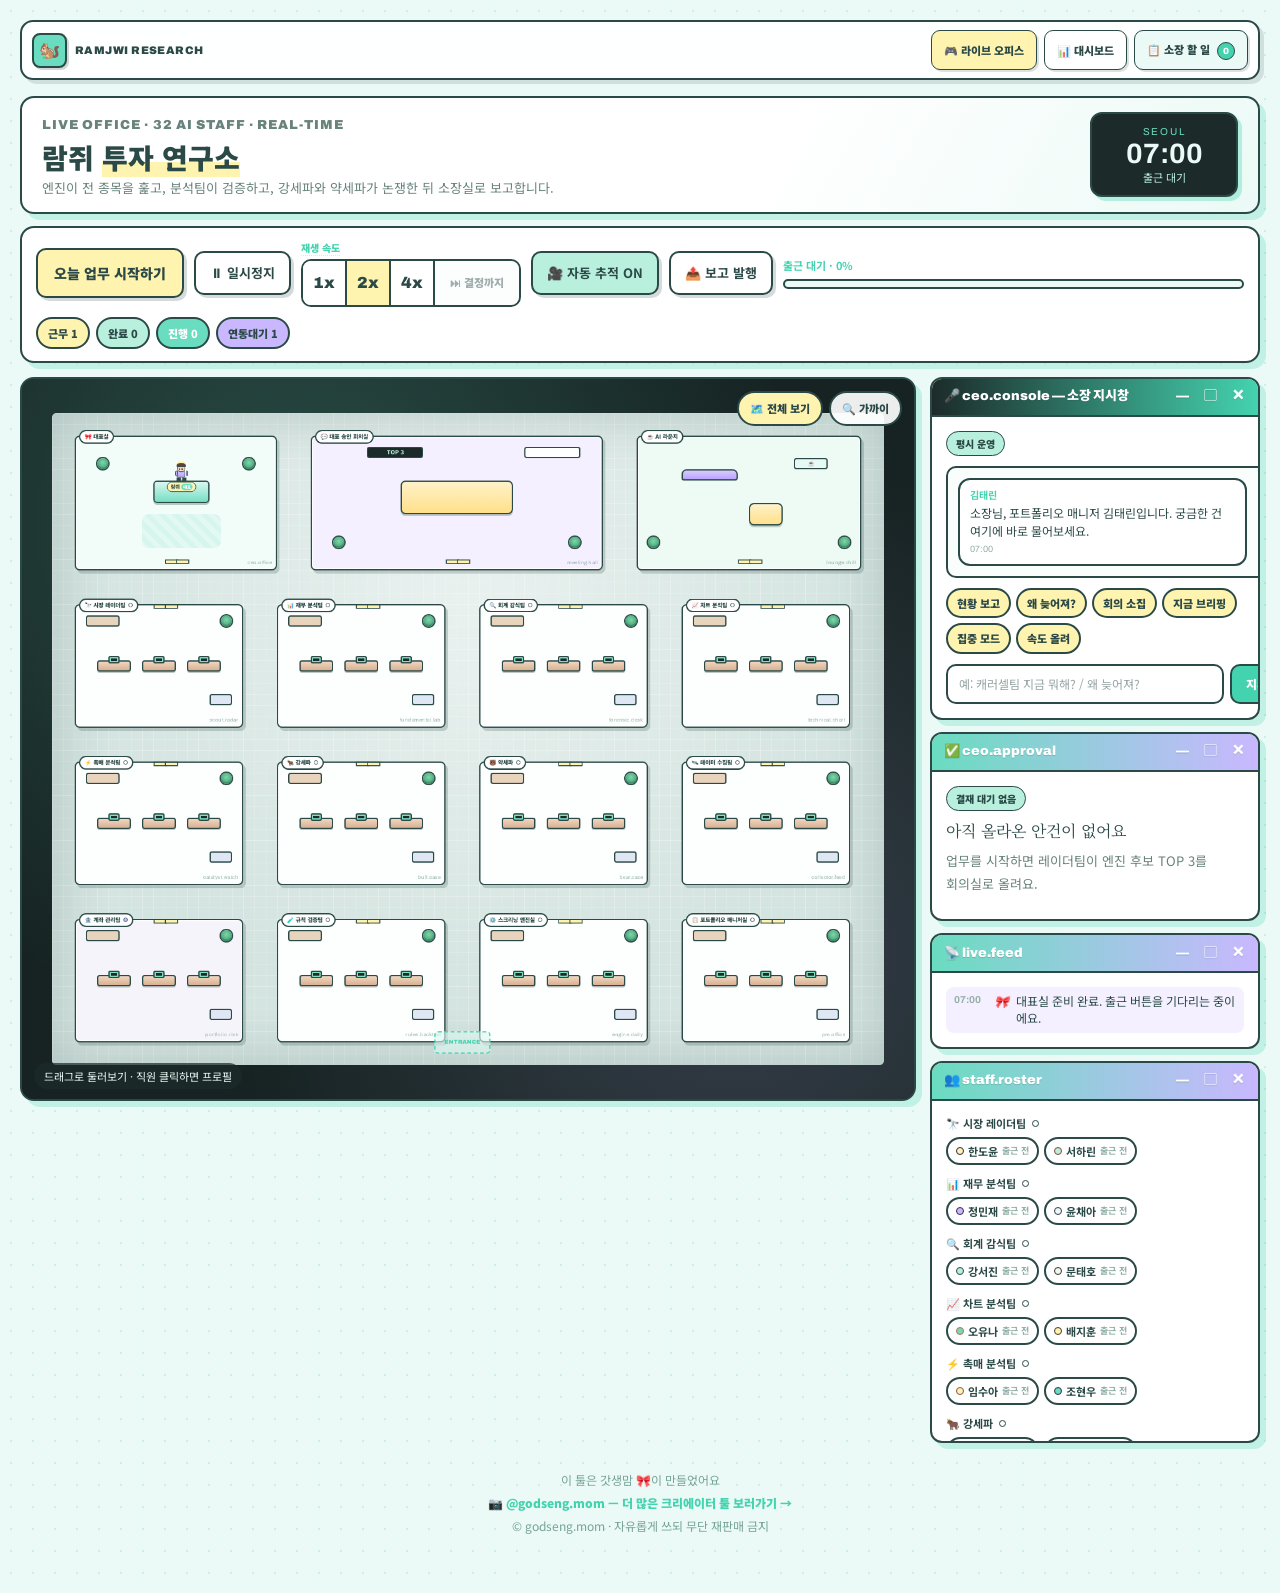
==== commit 87741344: "연구소 사무실 갱신 2026-09-27" ====
--- a/index.html
+++ b/index.html
@@ -7,4 +7,4 @@
 <meta name="robots" content="noindex">
 <script>if("serviceWorker" in navigator){addEventListener("load",()=>navigator.serviceWorker.register("./sw.js"))}</script>
 <meta charSet="utf-8"/><meta name="viewport" content="width=device-width, initial-scale=1"/><link rel="stylesheet" href="./assets/index-DKWCax1T.css" data-rsc-css-href="./assets/index-DKWCax1T.css" data-precedence="vite-rsc/importer-resources"/><link rel="modulepreload" href="./assets/layout-segment-context-j8g5wESR.js" crossorigin=""/><link rel="modulepreload" href="./assets/rolldown-runtime-S-ySWqyJ.js" crossorigin=""/><link rel="modulepreload" href="./assets/index-D0zXW_DE.js" crossorigin=""/><link rel="modulepreload" href="./assets/framework-CXnKph_e.js" crossorigin=""/><link rel="modulepreload" href="./assets/page-DBW1a30q.js" crossorigin=""/><title>람쥐 투자 연구소 — 우리만의 리서치 하우스</title><meta name="description" content="시장이 아직 반영하지 않은 변화를 찾는 12개 팀의 개인 투자 리서치 연구소"/><meta property="og:title" content="RAMJWI RESEARCH"/><meta property="og:description" content="AI가 일하고, 대표가 결정하는 회사"/><meta property="og:image" content="/og.png"/><meta property="og:image:width" content="1672"/><meta property="og:image:height" content="935"/><meta property="og:image:alt" content="RAMJWI RESEARCH 픽셀 오피스"/><meta name="twitter:card" content="summary_large_image"/><meta name="twitter:title" content="RAMJWI RESEARCH"/><meta name="twitter:description" content="AI가 일하고, 대표가 결정하는 회사"/><meta name="twitter:image" content="/og.png"/><script>self.__VINEXT_RSC_PARAMS__={}</script><script>self.__VINEXT_RSC_NAV__={"pathname":"/","searchParams":[]}</script><link rel="modulepreload" href="./assets/index-D0zXW_DE.js" />
-</head><body><main class="page-shell"><div class="wrap"><nav class="app-nav" aria-label="AI Company 화면 전환"><div class="brand-chip"><span>🐿️</span><b>RAMJWI RESEARCH</b></div><div class="nav-tabs"><button class="active">🎮 라이브 오피스</button><button class="">📊 대시보드</button><button class="todo-tab ">📋 소장 할 일 <i>0</i></button></div></nav><header class="live-hero"><div><p class="eyebrow">LIVE OFFICE · 32 AI STAFF · REAL-TIME</p><h1>람쥐<!-- --> <em class="highlight">투자 연구소</em></h1><p>엔진이 전 종목을 훑고, 분석팀이 검증하고, 강세파와 약세파가 논쟁한 뒤 소장실로 보고합니다.</p></div><div class="live-clock"><span>SEOUL</span><b>07:00</b><small>출근 대기</small></div></header><section class="live-bar"><button class="btn btn-primary">오늘 업무 시작하기</button><button class="btn btn-ghost">⏸ 일시정지</button><div class="speed-wrap"><span class="speed-label" title="시뮬레이션 전체(걷기·업무·대사)가 함께 빨라져요. 실제 외부 작업 속도와는 무관합니다.">재생 속도</span><div class="speed-group" role="group" aria-label="재생 속도"><button class="" title="말풍선 읽기·화면녹화용">1<!-- -->x</button><button class="on" title="기본">2<!-- -->x</button><button class="" title="결과만 빠르게">4<!-- -->x</button><button class="skip " disabled="" title="소장님이 결재할 일이 생길 때까지 단숨에 건너뜁니다">⏭ 결정까지</button></div></div><button class="btn btn-ghost on">🎥 자동 추적 <!-- -->ON</button><button class="btn btn-ghost publish-btn " title="완료 보고를 Notion에 저장하고 같은 내용을 Discord로 보냅니다">📤 보고 발행</button><div class="live-progress"><span>출근 대기<!-- --> · <!-- -->0<!-- -->%</span><i><b style="width:0%"></b></i></div><div class="live-counts"><span class="lc on-duty">근무 <!-- -->1</span><span class="lc done">완료 <!-- -->0</span><span class="lc working">진행 <!-- -->0</span><span class="lc blocked">연동대기 <!-- -->1</span></div></section><section class="live-grid"><div class="world-frame"><div class="world-viewport"><div class="world-stage" style="width:1332px;height:1044px"><div class="world-floor"></div><div class="rm rm-ceo  " style="left:36px;top:36px;width:324px;height:216px"><span class="rm-head"><b>🎀<!-- --> <!-- -->대표실</b></span><span class="rm-code">ceo.office</span><span class="rm-door" style="left:144px;top:198px"></span><span class="rm-door" style="left:162px;top:198px"></span></div><div class="rm rm-meeting  " style="left:414px;top:36px;width:468px;height:216px"><span class="rm-head"><b>💬<!-- --> <!-- -->대표 승인 회의실</b></span><span class="rm-code">meeting.hall</span><span class="rm-door" style="left:216px;top:198px"></span><span class="rm-door" style="left:234px;top:198px"></span></div><div class="rm rm-lounge  " style="left:936px;top:36px;width:360px;height:216px"><span class="rm-head"><b>☕<!-- --> <!-- -->AI 라운지</b></span><span class="rm-code">lounge.chill</span><span class="rm-door" style="left:162px;top:198px"></span><span class="rm-door" style="left:180px;top:198px"></span></div><div class="rm rm-dept waiting " style="left:36px;top:306px;width:270px;height:198px"><span class="rm-head"><b>🔭<!-- --> <!-- -->시장 레이더팀</b><i class="rm-dot waiting" title="대기"></i></span><span class="rm-code">scout.radar</span><span class="rm-door" style="left:126px;top:0"></span><span class="rm-door" style="left:144px;top:0"></span></div><div class="rm rm-dept waiting " style="left:360px;top:306px;width:270px;height:198px"><span class="rm-head"><b>📊<!-- --> <!-- -->재무 분석팀</b><i class="rm-dot waiting" title="대기"></i></span><span class="rm-code">fundamental.lab</span><span class="rm-door" style="left:126px;top:0"></span><span class="rm-door" style="left:144px;top:0"></span></div><div class="rm rm-dept waiting " style="left:684px;top:306px;width:270px;height:198px"><span class="rm-head"><b>🔍<!-- --> <!-- -->회계 감식팀</b><i class="rm-dot waiting" title="대기"></i></span><span class="rm-code">forensic.desk</span><span class="rm-door" style="left:126px;top:0"></span><span class="rm-door" style="left:144px;top:0"></span></div><div class="rm rm-dept waiting " style="left:1008px;top:306px;width:270px;height:198px"><span class="rm-head"><b>📈<!-- --> <!-- -->차트 분석팀</b><i class="rm-dot waiting" title="대기"></i></span><span class="rm-code">technical.chart</span><span class="rm-door" style="left:126px;top:0"></span><span class="rm-door" style="left:144px;top:0"></span></div><div class="rm rm-dept waiting " style="left:36px;top:558px;width:270px;height:198px"><span class="rm-head"><b>⚡<!-- --> <!-- -->촉매 분석팀</b><i class="rm-dot waiting" title="대기"></i></span><span class="rm-code">catalyst.watch</span><span class="rm-door" style="left:126px;top:0"></span><span class="rm-door" style="left:144px;top:0"></span></div><div class="rm rm-dept waiting " style="left:360px;top:558px;width:270px;height:198px"><span class="rm-head"><b>🐂<!-- --> <!-- -->강세파</b><i class="rm-dot waiting" title="대기"></i></span><span class="rm-code">bull.case</span><span class="rm-door" style="left:126px;top:0"></span><span class="rm-door" style="left:144px;top:0"></span></div><div class="rm rm-dept waiting " style="left:684px;top:558px;width:270px;height:198px"><span class="rm-head"><b>🐻<!-- --> <!-- -->약세파</b><i class="rm-dot waiting" title="대기"></i></span><span class="rm-code">bear.case</span><span class="rm-door" style="left:126px;top:0"></span><span class="rm-door" style="left:144px;top:0"></span></div><div class="rm rm-dept waiting " style="left:1008px;top:558px;width:270px;height:198px"><span class="rm-head"><b>🛰️<!-- --> <!-- -->데이터 수집팀</b><i class="rm-dot waiting" title="대기"></i></span><span class="rm-code">collector.feed</span><span class="rm-door" style="left:126px;top:0"></span><span class="rm-door" style="left:144px;top:0"></span></div><div class="rm rm-dept blocked " style="left:36px;top:810px;width:270px;height:198px"><span class="rm-head"><b>🏦<!-- --> <!-- -->계좌 관리팀</b><i class="rm-dot blocked" title="연동 대기"></i></span><span class="rm-code">portfolio.risk</span><span class="rm-door" style="left:126px;top:0"></span><span class="rm-door" style="left:144px;top:0"></span></div><div class="rm rm-dept waiting " style="left:360px;top:810px;width:270px;height:198px"><span class="rm-head"><b>🧪<!-- --> <!-- -->규칙 검증팀</b><i class="rm-dot waiting" title="대기"></i></span><span class="rm-code">rules.backtest</span><span class="rm-door" style="left:126px;top:0"></span><span class="rm-door" style="left:144px;top:0"></span></div><div class="rm rm-dept waiting " style="left:684px;top:810px;width:270px;height:198px"><span class="rm-head"><b>⚙️<!-- --> <!-- -->스크리닝 엔진실</b><i class="rm-dot waiting" title="대기"></i></span><span class="rm-code">engine.daily</span><span class="rm-door" style="left:126px;top:0"></span><span class="rm-door" style="left:144px;top:0"></span></div><div class="rm rm-dept waiting " style="left:1008px;top:810px;width:270px;height:198px"><span class="rm-head"><b>📋<!-- --> <!-- -->포트폴리오 매니저실</b><i class="rm-dot waiting" title="대기"></i></span><span class="rm-code">pm.office</span><span class="rm-door" style="left:126px;top:0"></span><span class="rm-door" style="left:144px;top:0"></span></div><div class="pr pr-desk" style="left:72px;top:396px;width:54px;height:18px"><i class="pr-monitor"></i></div><div class="pr pr-desk" style="left:144px;top:396px;width:54px;height:18px"><i class="pr-monitor"></i></div><div class="pr pr-desk" style="left:216px;top:396px;width:54px;height:18px"><i class="pr-monitor"></i></div><div class="pr pr-shelf" style="left:54px;top:324px;width:54px;height:18px"></div><div class="pr pr-plant" style="left:270px;top:324px;width:18px;height:18px"></div><div class="pr pr-cabinet" style="left:252px;top:450px;width:36px;height:18px"></div><div class="pr pr-desk" style="left:396px;top:396px;width:54px;height:18px"><i class="pr-monitor"></i></div><div class="pr pr-desk" style="left:468px;top:396px;width:54px;height:18px"><i class="pr-monitor"></i></div><div class="pr pr-desk" style="left:540px;top:396px;width:54px;height:18px"><i class="pr-monitor"></i></div><div class="pr pr-shelf" style="left:378px;top:324px;width:54px;height:18px"></div><div class="pr pr-plant" style="left:594px;top:324px;width:18px;height:18px"></div><div class="pr pr-cabinet" style="left:576px;top:450px;width:36px;height:18px"></div><div class="pr pr-desk" style="left:720px;top:396px;width:54px;height:18px"><i class="pr-monitor"></i></div><div class="pr pr-desk" style="left:792px;top:396px;width:54px;height:18px"><i class="pr-monitor"></i></div><div class="pr pr-desk" style="left:864px;top:396px;width:54px;height:18px"><i class="pr-monitor"></i></div><div class="pr pr-shelf" style="left:702px;top:324px;width:54px;height:18px"></div><div class="pr pr-plant" style="left:918px;top:324px;width:18px;height:18px"></div><div class="pr pr-cabinet" style="left:900px;top:450px;width:36px;height:18px"></div><div class="pr pr-desk" style="left:1044px;top:396px;width:54px;height:18px"><i class="pr-monitor"></i></div><div class="pr pr-desk" style="left:1116px;top:396px;width:54px;height:18px"><i class="pr-monitor"></i></div><div class="pr pr-desk" style="left:1188px;top:396px;width:54px;height:18px"><i class="pr-monitor"></i></div><div class="pr pr-shelf" style="left:1026px;top:324px;width:54px;height:18px"></div><div class="pr pr-plant" style="left:1242px;top:324px;width:18px;height:18px"></div><div class="pr pr-cabinet" style="left:1224px;top:450px;width:36px;height:18px"></div><div class="pr pr-desk" style="left:72px;top:648px;width:54px;height:18px"><i class="pr-monitor"></i></div><div class="pr pr-desk" style="left:144px;top:648px;width:54px;height:18px"><i class="pr-monitor"></i></div><div class="pr pr-desk" style="left:216px;top:648px;width:54px;height:18px"><i class="pr-monitor"></i></div><div class="pr pr-shelf" style="left:54px;top:576px;width:54px;height:18px"></div><div class="pr pr-plant" style="left:270px;top:576px;width:18px;height:18px"></div><div class="pr pr-cabinet" style="left:252px;top:702px;width:36px;height:18px"></div><div class="pr pr-desk" style="left:396px;top:648px;width:54px;height:18px"><i class="pr-monitor"></i></div><div class="pr pr-desk" style="left:468px;top:648px;width:54px;height:18px"><i class="pr-monitor"></i></div><div class="pr pr-desk" style="left:540px;top:648px;width:54px;height:18px"><i class="pr-monitor"></i></div><div class="pr pr-shelf" style="left:378px;top:576px;width:54px;height:18px"></div><div class="pr pr-plant" style="left:594px;top:576px;width:18px;height:18px"></div><div class="pr pr-cabinet" style="left:576px;top:702px;width:36px;height:18px"></div><div class="pr pr-desk" style="left:720px;top:648px;width:54px;height:18px"><i class="pr-monitor"></i></div><div class="pr pr-desk" style="left:792px;top:648px;width:54px;height:18px"><i class="pr-monitor"></i></div><div class="pr pr-desk" style="left:864px;top:648px;width:54px;height:18px"><i class="pr-monitor"></i></div><div class="pr pr-shelf" style="left:702px;top:576px;width:54px;height:18px"></div><div class="pr pr-plant" style="left:918px;top:576px;width:18px;height:18px"></div><div class="pr pr-cabinet" style="left:900px;top:702px;width:36px;height:18px"></div><div class="pr pr-desk" style="left:1044px;top:648px;width:54px;height:18px"><i class="pr-monitor"></i></div><div class="pr pr-desk" style="left:1116px;top:648px;width:54px;height:18px"><i class="pr-monitor"></i></div><div class="pr pr-desk" style="left:1188px;top:648px;width:54px;height:18px"><i class="pr-monitor"></i></div><div class="pr pr-shelf" style="left:1026px;top:576px;width:54px;height:18px"></div><div class="pr pr-plant" style="left:1242px;top:576px;width:18px;height:18px"></div><div class="pr pr-cabinet" style="left:1224px;top:702px;width:36px;height:18px"></div><div class="pr pr-desk" style="left:72px;top:900px;width:54px;height:18px"><i class="pr-monitor"></i></div><div class="pr pr-desk" style="left:144px;top:900px;width:54px;height:18px"><i class="pr-monitor"></i></div><div class="pr pr-desk" style="left:216px;top:900px;width:54px;height:18px"><i class="pr-monitor"></i></div><div class="pr pr-shelf" style="left:54px;top:828px;width:54px;height:18px"></div><div class="pr pr-plant" style="left:270px;top:828px;width:18px;height:18px"></div><div class="pr pr-cabinet" style="left:252px;top:954px;width:36px;height:18px"></div><div class="pr pr-desk" style="left:396px;top:900px;width:54px;height:18px"><i class="pr-monitor"></i></div><div class="pr pr-desk" style="left:468px;top:900px;width:54px;height:18px"><i class="pr-monitor"></i></div><div class="pr pr-desk" style="left:540px;top:900px;width:54px;height:18px"><i class="pr-monitor"></i></div><div class="pr pr-shelf" style="left:378px;top:828px;width:54px;height:18px"></div><div class="pr pr-plant" style="left:594px;top:828px;width:18px;height:18px"></div><div class="pr pr-cabinet" style="left:576px;top:954px;width:36px;height:18px"></div><div class="pr pr-desk" style="left:720px;top:900px;width:54px;height:18px"><i class="pr-monitor"></i></div><div class="pr pr-desk" style="left:792px;top:900px;width:54px;height:18px"><i class="pr-monitor"></i></div><div class="pr pr-desk" style="left:864px;top:900px;width:54px;height:18px"><i class="pr-monitor"></i></div><div class="pr pr-shelf" style="left:702px;top:828px;width:54px;height:18px"></div><div class="pr pr-plant" style="left:918px;top:828px;width:18px;height:18px"></div><div class="pr pr-cabinet" style="left:900px;top:954px;width:36px;height:18px"></div><div class="pr pr-desk" style="left:1044px;top:900px;width:54px;height:18px"><i class="pr-monitor"></i></div><div class="pr pr-desk" style="left:1116px;top:900px;width:54px;height:18px"><i class="pr-monitor"></i></div><div class="pr pr-desk" style="left:1188px;top:900px;width:54px;height:18px"><i class="pr-monitor"></i></div><div class="pr pr-shelf" style="left:1026px;top:828px;width:54px;height:18px"></div><div class="pr pr-plant" style="left:1242px;top:828px;width:18px;height:18px"></div><div class="pr pr-cabinet" style="left:1224px;top:954px;width:36px;height:18px"></div><div class="pr pr-ceo-desk" style="left:162px;top:108px;width:90px;height:36px"></div><div class="pr pr-rug" style="left:144px;top:162px;width:126px;height:54px"></div><div class="pr pr-plant" style="left:72px;top:72px;width:18px;height:18px"></div><div class="pr pr-plant" style="left:306px;top:72px;width:18px;height:18px"></div><div class="pr pr-table" style="left:558px;top:108px;width:180px;height:54px"></div><div class="pr pr-screen" style="left:504px;top:54px;width:90px;height:18px"><span>TOP 3</span></div><div class="pr pr-whiteboard" style="left:756px;top:54px;width:90px;height:18px"></div><div class="pr pr-plant" style="left:450px;top:198px;width:18px;height:18px"></div><div class="pr pr-plant" style="left:828px;top:198px;width:18px;height:18px"></div><div class="pr pr-sofa" style="left:1008px;top:90px;width:90px;height:18px"></div><div class="pr pr-table" style="left:1116px;top:144px;width:54px;height:36px"></div><div class="pr pr-coffee" style="left:1188px;top:72px;width:54px;height:18px"><span>☕</span></div><div class="pr pr-plant" style="left:1260px;top:198px;width:18px;height:18px"></div><div class="pr pr-plant" style="left:954px;top:198px;width:18px;height:18px"></div><div class="entrance-mat" style="left:612px;top:990px;width:90px;height:36px">ENTRANCE</div><div style="--hair:#2f2a3d;--shirt:#fff3b0;--accent:#6adcc0;--skin:#ffdcc4"><span class="ag-bubble"></span><span class="ag-bar"><i></i></span><span class="ag-body"><i class="p-shadow"></i><i class="p-leg l"></i><i class="p-leg r"></i><i class="p-torso"></i><i class="p-arm l"></i><i class="p-arm r"></i><i class="p-head"><b class="p-eye l"></b><b class="p-eye r"></b></i><i class="p-hair"></i></span><span class="ag-tag">한도윤<em>팀장</em></span></div><div style="--hair:#8a4a3c;--shirt:#b8f0dd;--accent:#c9b8ff;--skin:#f7cdae"><span class="ag-bubble"></span><span class="ag-bar"><i></i></span><span class="ag-body"><i class="p-shadow"></i><i class="p-leg l"></i><i class="p-leg r"></i><i class="p-torso"></i><i class="p-arm l"></i><i class="p-arm r"></i><i class="p-head"><b class="p-eye l"></b><b class="p-eye r"></b></i><i class="p-hair"></i></span><span class="ag-tag">서하린</span></div><div style="--hair:#372b4a;--shirt:#c9b8ff;--accent:#c9b8ff;--skin:#ffe3cf"><span class="ag-bubble"></span><span class="ag-bar"><i></i></span><span class="ag-body"><i class="p-shadow"></i><i class="p-leg l"></i><i class="p-leg r"></i><i class="p-torso"></i><i class="p-arm l"></i><i class="p-arm r"></i><i class="p-head"><b class="p-eye l"></b><b class="p-eye r"></b></i><i class="p-hair"></i></span><span class="ag-tag">정민재<em>팀장</em></span></div><div style="--hair:#3c3a4f;--shirt:#ebfaf6;--accent:#fff3b0;--skin:#eec39f"><span class="ag-bubble"></span><span class="ag-bar"><i></i></span><span class="ag-body"><i class="p-shadow"></i><i class="p-leg l"></i><i class="p-leg r"></i><i class="p-torso"></i><i class="p-arm l"></i><i class="p-arm r"></i><i class="p-head"><b class="p-eye l"></b><b class="p-eye r"></b></i><i class="p-hair"></i></span><span class="ag-tag">윤채아</span></div><div style="--hair:#2d4b46;--shirt:#b8f0dd;--accent:#b8f0dd;--skin:#ffdcc4"><span class="ag-bubble"></span><span class="ag-bar"><i></i></span><span class="ag-body"><i class="p-shadow"></i><i class="p-leg l"></i><i class="p-leg r"></i><i class="p-torso"></i><i class="p-arm l"></i><i class="p-arm r"></i><i class="p-head"><b class="p-eye l"></b><b class="p-eye r"></b></i><i class="p-hair"></i></span><span class="ag-tag">강서진<em>팀장</em></span></div><div style="--hair:#463227;--shirt:#ebfaf6;--accent:#c9b8ff;--skin:#f7cdae"><span class="ag-bubble"></span><span class="ag-bar"><i></i></span><span class="ag-body"><i class="p-shadow"></i><i class="p-leg l"></i><i class="p-leg r"></i><i class="p-torso"></i><i class="p-arm l"></i><i class="p-arm r"></i><i class="p-head"><b class="p-eye l"></b><b class="p-eye r"></b></i><i class="p-hair"></i></span><span class="ag-tag">문태호</span></div><div style="--hair:#c26e4b;--shirt:#6adcc0;--accent:#fff3b0;--skin:#ffe3cf"><span class="ag-bubble"></span><span class="ag-bar"><i></i></span><span class="ag-body"><i class="p-shadow"></i><i class="p-leg l"></i><i class="p-leg r"></i><i class="p-torso"></i><i class="p-arm l"></i><i class="p-arm r"></i><i class="p-head"><b class="p-eye l"></b><b class="p-eye r"></b></i><i class="p-hair"></i></span><span class="ag-tag">오유나<em>팀장</em></span></div><div style="--hair:#4a3a2a;--shirt:#fff3b0;--accent:#b8f0dd;--skin:#eec39f"><span class="ag-bubble"></span><span class="ag-bar"><i></i></span><span class="ag-body"><i class="p-shadow"></i><i class="p-leg l"></i><i class="p-leg r"></i><i class="p-torso"></i><i class="p-arm l"></i><i class="p-arm r"></i><i class="p-head"><b class="p-eye l"></b><b class="p-eye r"></b></i><i class="p-hair"></i></span><span class="ag-tag">배지훈</span></div><div style="--hair:#8b534a;--shirt:#fff3b0;--accent:#6adcc0;--skin:#ffdcc4"><span class="ag-bubble"></span><span class="ag-bar"><i></i></span><span class="ag-body"><i class="p-shadow"></i><i class="p-leg l"></i><i class="p-leg r"></i><i class="p-torso"></i><i class="p-arm l"></i><i class="p-arm r"></i><i class="p-head"><b class="p-eye l"></b><b class="p-eye r"></b></i><i class="p-hair"></i></span><span class="ag-tag">임수아<em>팀장</em></span></div><div style="--hair:#33304a;--shirt:#6adcc0;--accent:#b8f0dd;--skin:#f7cdae"><span class="ag-bubble"></span><span class="ag-bar"><i></i></span><span class="ag-body"><i class="p-shadow"></i><i class="p-leg l"></i><i class="p-leg r"></i><i class="p-torso"></i><i class="p-arm l"></i><i class="p-arm r"></i><i class="p-head"><b class="p-eye l"></b><b class="p-eye r"></b></i><i class="p-hair"></i></span><span class="ag-tag">조현우</span></div><div style="--hair:#5d3a2c;--shirt:#fff3b0;--accent:#6adcc0;--skin:#ffe3cf"><span class="ag-bubble"></span><span class="ag-bar"><i></i></span><span class="ag-body"><i class="p-shadow"></i><i class="p-leg l"></i><i class="p-leg r"></i><i class="p-torso"></i><i class="p-arm l"></i><i class="p-arm r"></i><i class="p-head"><b class="p-eye l"></b><b class="p-eye r"></b></i><i class="p-hair"></i></span><span class="ag-tag">황보겸<em>팀장</em></span></div><div style="--hair:#4a6f66;--shirt:#c9b8ff;--accent:#fff3b0;--skin:#eec39f"><span class="ag-bubble"></span><span class="ag-bar"><i></i></span><span class="ag-body"><i class="p-shadow"></i><i class="p-leg l"></i><i class="p-leg r"></i><i class="p-torso"></i><i class="p-arm l"></i><i class="p-arm r"></i><i class="p-head"><b class="p-eye l"></b><b class="p-eye r"></b></i><i class="p-hair"></i></span><span class="ag-tag">나은솔</span></div><div style="--hair:#2c2638;--shirt:#c9b8ff;--accent:#c9b8ff;--skin:#ffdcc4"><span class="ag-bubble"></span><span class="ag-bar"><i></i></span><span class="ag-body"><i class="p-shadow"></i><i class="p-leg l"></i><i class="p-leg r"></i><i class="p-torso"></i><i class="p-arm l"></i><i class="p-arm r"></i><i class="p-head"><b class="p-eye l"></b><b class="p-eye r"></b></i><i class="p-hair"></i></span><span class="ag-tag">차은비<em>팀장</em></span></div><div style="--hair:#274a44;--shirt:#ebfaf6;--accent:#b8f0dd;--skin:#f7cdae"><span class="ag-bubble"></span><span class="ag-bar"><i></i></span><span class="ag-body"><i class="p-shadow"></i><i class="p-leg l"></i><i class="p-leg r"></i><i class="p-torso"></i><i class="p-arm l"></i><i class="p-arm r"></i><i class="p-head"><b class="p-eye l"></b><b class="p-eye r"></b></i><i class="p-hair"></i></span><span class="ag-tag">탁민규</span></div><div style="--hair:#563a32;--shirt:#b8f0dd;--accent:#b8f0dd;--skin:#ffe3cf"><span class="ag-bubble"></span><span class="ag-bar"><i></i></span><span class="ag-body"><i class="p-shadow"></i><i class="p-leg l"></i><i class="p-leg r"></i><i class="p-torso"></i><i class="p-arm l"></i><i class="p-arm r"></i><i class="p-head"><b class="p-eye l"></b><b class="p-eye r"></b></i><i class="p-hair"></i></span><span class="ag-tag">백서우<em>팀장</em></span></div><div style="--hair:#2d4543;--shirt:#c9b8ff;--accent:#fff3b0;--skin:#eec39f"><span class="ag-bubble"></span><span class="ag-bar"><i></i></span><span class="ag-body"><i class="p-shadow"></i><i class="p-leg l"></i><i class="p-leg r"></i><i class="p-torso"></i><i class="p-arm l"></i><i class="p-arm r"></i><i class="p-head"><b class="p-eye l"></b><b class="p-eye r"></b></i><i class="p-hair"></i></span><span class="ag-tag">진아름</span></div><div style="--hair:#313b56;--shirt:#fff3b0;--accent:#fff3b0;--skin:#ffdcc4"><span class="ag-bubble"></span><span class="ag-bar"><i></i></span><span class="ag-body"><i class="p-shadow"></i><i class="p-leg l"></i><i class="p-leg r"></i><i class="p-torso"></i><i class="p-arm l"></i><i class="p-arm r"></i><i class="p-head"><b class="p-eye l"></b><b class="p-eye r"></b></i><i class="p-hair"></i></span><span class="ag-tag">우지안<em>팀장</em></span></div><div style="--hair:#4b3b2c;--shirt:#b8f0dd;--accent:#c9b8ff;--skin:#f7cdae"><span class="ag-bubble"></span><span class="ag-bar"><i></i></span><span class="ag-body"><i class="p-shadow"></i><i class="p-leg l"></i><i class="p-leg r"></i><i class="p-torso"></i><i class="p-arm l"></i><i class="p-arm r"></i><i class="p-head"><b class="p-eye l"></b><b class="p-eye r"></b></i><i class="p-hair"></i></span><span class="ag-tag">모하준</span></div><div style="--hair:#689086;--shirt:#6adcc0;--accent:#6adcc0;--skin:#ffe3cf"><span class="ag-bubble"></span><span class="ag-bar"><i></i></span><span class="ag-body"><i class="p-shadow"></i><i class="p-leg l"></i><i class="p-leg r"></i><i class="p-torso"></i><i class="p-arm l"></i><i class="p-arm r"></i><i class="p-head"><b class="p-eye l"></b><b class="p-eye r"></b></i><i class="p-hair"></i></span><span class="ag-tag">석하람<em>팀장</em></span></div><div style="--hair:#2e3a4a;--shirt:#ebfaf6;--accent:#b8f0dd;--skin:#eec39f"><span class="ag-bubble"></span><span class="ag-bar"><i></i></span><span class="ag-body"><i class="p-shadow"></i><i class="p-leg l"></i><i class="p-leg r"></i><i class="p-torso"></i><i class="p-arm l"></i><i class="p-arm r"></i><i class="p-head"><b class="p-eye l"></b><b class="p-eye r"></b></i><i class="p-hair"></i></span><span class="ag-tag">편도영</span></div><div style="--hair:#3b3b49;--shirt:#b8f0dd;--accent:#b8f0dd;--skin:#ffdcc4"><span class="ag-bubble"></span><span class="ag-bar"><i></i></span><span class="ag-body"><i class="p-shadow"></i><i class="p-leg l"></i><i class="p-leg r"></i><i class="p-torso"></i><i class="p-arm l"></i><i class="p-arm r"></i><i class="p-head"><b class="p-eye l"></b><b class="p-eye r"></b></i><i class="p-hair"></i></span><span class="ag-tag">류시온<em>팀장</em></span></div><div style="--hair:#305754;--shirt:#fff3b0;--accent:#6adcc0;--skin:#f7cdae"><span class="ag-bubble"></span><span class="ag-bar"><i></i></span><span class="ag-body"><i class="p-shadow"></i><i class="p-leg l"></i><i class="p-leg r"></i><i class="p-torso"></i><i class="p-arm l"></i><i class="p-arm r"></i><i class="p-head"><b class="p-eye l"></b><b class="p-eye r"></b></i><i class="p-hair"></i></span><span class="ag-tag">주예린</span></div><div style="--hair:#7a453c;--shirt:#c9b8ff;--accent:#c9b8ff;--skin:#ffe3cf"><span class="ag-bubble"></span><span class="ag-bar"><i></i></span><span class="ag-body"><i class="p-shadow"></i><i class="p-leg l"></i><i class="p-leg r"></i><i class="p-torso"></i><i class="p-arm l"></i><i class="p-arm r"></i><i class="p-head"><b class="p-eye l"></b><b class="p-eye r"></b></i><i class="p-hair"></i></span><span class="ag-tag">김태린<em>팀장</em></span></div><div style="--hair:#334a3a;--shirt:#ebfaf6;--accent:#fff3b0;--skin:#eec39f"><span class="ag-bubble"></span><span class="ag-bar"><i></i></span><span class="ag-body"><i class="p-shadow"></i><i class="p-leg l"></i><i class="p-leg r"></i><i class="p-torso"></i><i class="p-arm l"></i><i class="p-arm r"></i><i class="p-head"><b class="p-eye l"></b><b class="p-eye r"></b></i><i class="p-hair"></i></span><span class="ag-tag">홍서연</span></div><div style="--hair:#6b3d34;--shirt:#c9b8ff;--accent:#fff3b0;--skin:#ffdcc4"><span class="ag-bubble"></span><span class="ag-bar"><i></i></span><span class="ag-body"><i class="p-shadow"></i><i class="p-leg l"></i><i class="p-leg r"></i><i class="p-torso"></i><i class="p-arm l"></i><i class="p-arm r"></i><i class="p-head"><b class="p-eye l"></b><b class="p-eye r"></b></i><i class="p-hair"></i></span><span class="ag-tag">람쥐<em>대표</em></span></div></div><div class="world-hud"><button class="on">🗺️ 전체 보기</button><button class="">🔍 가까이</button></div><div class="world-hint">드래그로 둘러보기 · 직원 클릭하면 프로필</div></div></div><aside class="live-rail"><section class="win rail-card console-card" id="ceo-console"><div class="win-bar"><span>🎤 ceo.console — 소장 지시창</span><span class="window-controls">—　▢　✕</span></div><div class="win-body console-body"><div class="console-status"><span class="mini-badge mint">평시 운영</span></div><div class="console-log"><div class="console-line staff"><b>김태린</b><p>소장님, 포트폴리오 매니저 김태린입니다. 궁금한 건 여기에 바로 물어보세요.</p><small>07:00</small></div></div><div class="console-quick"><button>현황 보고</button><button>왜 늦어져?</button><button>회의 소집</button><button>지금 브리핑</button><button>집중 모드</button><button>속도 올려</button></div><form class="console-input"><input placeholder="예: 캐러셀팀 지금 뭐해? / 왜 늦어져?" aria-label="소장 지시 입력" value=""/><button type="submit">지시</button></form></div></section><section class="win rail-card" id="ceo-approval"><div class="win-bar"><span>✅ ceo.approval</span><span class="window-controls">—　▢　✕</span></div><div class="win-body approval-body "><div class="approval-top"><span class="mini-badge mint">결재 대기 없음</span></div><h3>아직 올라온 안건이 없어요</h3><p>업무를 시작하면 레이더팀이 엔진 후보 TOP 3를 회의실로 올려요.</p></div></section><section class="win rail-card feed-card"><div class="win-bar"><span>📡 live.feed</span><span class="window-controls">—　▢　✕</span></div><div class="win-body feed-body"><ul class="feed-list"><li class="lav"><b>07:00</b><i>🎀</i><span>대표실 준비 완료. 출근 버튼을 기다리는 중이에요.</span></li></ul></div></section><section class="win rail-card"><div class="win-bar"><span>👥 staff.roster</span><span class="window-controls">—　▢　✕</span></div><div class="win-body roster-body"><div class="roster-dept"><p><b>🔭<!-- --> <!-- -->시장 레이더팀</b><i class="rm-dot waiting"></i></p><div class="roster-chips"><button class="roster-chip "><i style="background:#fff3b0;border-color:#2f2a3d"></i>한도윤<small>출근 전</small></button><button class="roster-chip "><i style="background:#b8f0dd;border-color:#8a4a3c"></i>서하린<small>출근 전</small></button></div></div><div class="roster-dept"><p><b>📊<!-- --> <!-- -->재무 분석팀</b><i class="rm-dot waiting"></i></p><div class="roster-chips"><button class="roster-chip "><i style="background:#c9b8ff;border-color:#372b4a"></i>정민재<small>출근 전</small></button><button class="roster-chip "><i style="background:#ebfaf6;border-color:#3c3a4f"></i>윤채아<small>출근 전</small></button></div></div><div class="roster-dept"><p><b>🔍<!-- --> <!-- -->회계 감식팀</b><i class="rm-dot waiting"></i></p><div class="roster-chips"><button class="roster-chip "><i style="background:#b8f0dd;border-color:#2d4b46"></i>강서진<small>출근 전</small></button><button class="roster-chip "><i style="background:#ebfaf6;border-color:#463227"></i>문태호<small>출근 전</small></button></div></div><div class="roster-dept"><p><b>📈<!-- --> <!-- -->차트 분석팀</b><i class="rm-dot waiting"></i></p><div class="roster-chips"><button class="roster-chip "><i style="background:#6adcc0;border-color:#c26e4b"></i>오유나<small>출근 전</small></button><button class="roster-chip "><i style="background:#fff3b0;border-color:#4a3a2a"></i>배지훈<small>출근 전</small></button></div></div><div class="roster-dept"><p><b>⚡<!-- --> <!-- -->촉매 분석팀</b><i class="rm-dot waiting"></i></p><div class="roster-chips"><button class="roster-chip "><i style="background:#fff3b0;border-color:#8b534a"></i>임수아<small>출근 전</small></button><button class="roster-chip "><i style="background:#6adcc0;border-color:#33304a"></i>조현우<small>출근 전</small></button></div></div><div class="roster-dept"><p><b>🐂<!-- --> <!-- -->강세파</b><i class="rm-dot waiting"></i></p><div class="roster-chips"><button class="roster-chip "><i style="background:#fff3b0;border-color:#5d3a2c"></i>황보겸<small>출근 전</small></button><button class="roster-chip "><i style="background:#c9b8ff;border-color:#4a6f66"></i>나은솔<small>출근 전</small></button></div></div><div class="roster-dept"><p><b>🐻<!-- --> <!-- -->약세파</b><i class="rm-dot waiting"></i></p><div class="roster-chips"><button class="roster-chip "><i style="background:#c9b8ff;border-color:#2c2638"></i>차은비<small>출근 전</small></button><button class="roster-chip "><i style="background:#ebfaf6;border-color:#274a44"></i>탁민규<small>출근 전</small></button></div></div><div class="roster-dept"><p><b>🛰️<!-- --> <!-- -->데이터 수집팀</b><i class="rm-dot waiting"></i></p><div class="roster-chips"><button class="roster-chip "><i style="background:#b8f0dd;border-color:#563a32"></i>백서우<small>출근 전</small></button><button class="roster-chip "><i style="background:#c9b8ff;border-color:#2d4543"></i>진아름<small>출근 전</small></button></div></div><div class="roster-dept"><p><b>🏦<!-- --> <!-- -->계좌 관리팀</b><i class="rm-dot blocked"></i></p><div class="roster-chips"><button class="roster-chip "><i style="background:#fff3b0;border-color:#313b56"></i>우지안<small>출근 전</small></button><button class="roster-chip "><i style="background:#b8f0dd;border-color:#4b3b2c"></i>모하준<small>출근 전</small></button></div></div><div class="roster-dept"><p><b>🧪<!-- --> <!-- -->규칙 검증팀</b><i class="rm-dot waiting"></i></p><div class="roster-chips"><button class="roster-chip "><i style="background:#6adcc0;border-color:#689086"></i>석하람<small>출근 전</small></button><button class="roster-chip "><i style="background:#ebfaf6;border-color:#2e3a4a"></i>편도영<small>출근 전</small></button></div></div><div class="roster-dept"><p><b>⚙️<!-- --> <!-- -->스크리닝 엔진실</b><i class="rm-dot waiting"></i></p><div class="roster-chips"><button class="roster-chip "><i style="background:#b8f0dd;border-color:#3b3b49"></i>류시온<small>출근 전</small></button><button class="roster-chip "><i style="background:#fff3b0;border-color:#305754"></i>주예린<small>출근 전</small></button></div></div><div class="roster-dept"><p><b>📋<!-- --> <!-- -->포트폴리오 매니저실</b><i class="rm-dot waiting"></i></p><div class="roster-chips"><button class="roster-chip "><i style="background:#c9b8ff;border-color:#7a453c"></i>김태린<small>출근 전</small></button><button class="roster-chip "><i style="background:#ebfaf6;border-color:#334a3a"></i>홍서연<small>출근 전</small></button></div></div></div></section></aside></section><footer>이 툴은 갓생맘 🎀이 만들었어요<br/><a href="https://www.instagram.com/godseng.mom/" target="_blank" rel="noreferrer">📷 @godseng.mom — 더 많은 크리에이터 툴 보러가기 →</a><br/>© godseng.mom · 자유롭게 쓰되 무단 재판매 금지</footer></div><div class="toast " role="status"></div></main><script id="_R_">import("./assets/index-D0zXW_DE.js")</script></body></html><script>self.__VINEXT_RSC_CHUNKS__=self.__VINEXT_RSC_CHUNKS__||[];self.__VINEXT_RSC_CHUNKS__.push("2:I[\"8c0f216c4604\",[],\"Children\",1]\n3:I[\"15c18cfaeeff\",[],\"LayoutSegmentProvider\",1]\n4:I[\"8c0f216c4604\",[],\"Slot\",1]\n5:I[\"593f344dc510\",[],\"RedirectBoundary\",1]\n:HL[\"./assets/index-DKWCax1T.css\",\"style\"]\n")</script><script>self.__VINEXT_RSC_CHUNKS__=self.__VINEXT_RSC_CHUNKS__||[];self.__VINEXT_RSC_CHUNKS__.push("0:{\"__route\":\"route:/\",\"__interceptionContext\":null,\"__layoutIds\":[\"layout:/\"],\"__rootLayout\":\"/\",\"page:/\":\"$L1\",\"layout:/\":[[[[\"$\",\"link\",\"css:./assets/index-DKWCax1T.css\",{\"rel\":\"stylesheet\",\"precedence\":\"vite-rsc/importer-resources\",\"href\":\"./assets/index-DKWCax1T.css\",\"data-rsc-css-href\":\"./assets/index-DKWCax1T.css\"}],\"$undefined\"],[\"$\",\"html\",null,{\"lang\":\"ko\",\"children\":[\"$\",\"body\",null,{\"children\":[\"$\",\"$L2\",null,{}]}]}]],null],\"route:/\":[[[\"$\",\"meta\",null,{\"charSet\":\"utf-8\"}],[[\"$\",\"title\",\"0\",{\"children\":\"람쥐 투자 연구소 — 우리만의 리서치 하우스\"}],[\"$\",\"meta\",\"1\",{\"name\":\"description\",\"content\":\"시장이 아직 반영하지 않은 변화를 찾는 12개 팀의 개인 투자 리서치 연구소\"}],[\"$\",\"meta\",\"2\",{\"property\":\"og:title\",\"content\":\"RAMJWI RESEARCH\"}],[\"$\",\"meta\",\"3\",{\"property\":\"og:description\",\"content\":\"AI가 일하고, 대표가 결정하는 회사\"}],[\"$\",\"meta\",\"4\",{\"property\":\"og:image\",\"content\":\"/og.png\"}],[\"$\",\"meta\",\"5\",{\"property\":\"og:image:width\",\"content\":\"1672\"}],[\"$\",\"meta\",\"6\",{\"property\":\"og:image:height\",\"content\":\"935\"}],[\"$\",\"meta\",\"7\",{\"property\":\"og:image:alt\",\"content\":\"RAMJWI RESEARCH 픽셀 오피스\"}],[\"$\",\"meta\",\"8\",{\"name\":\"twitter:card\",\"content\":\"summary_large_image\"}],[\"$\",\"meta\",\"9\",{\"name\":\"twitter:title\",\"content\":\"RAMJWI RESEARCH\"}],[\"$\",\"meta\",\"10\",{\"name\":\"twitter:description\",\"content\":\"AI가 일하고, 대표가 결정하는 회사\"}],[\"$\",\"meta\",\"11\",{\"name\":\"twitter:image\",\"content\":\"/og.png\"}]],[[\"$\",\"meta\",\"0\",{\"name\":\"viewport\",\"content\":\"width=device-width, initial-scale=1\"}]]],[\"$\",\"$L3\",null,{\"segmentMap\":{\"children\":[]},\"children\":[\"$\",\"$L4\",null,{\"id\":\"layout:/\",\"parallelSlots\":\"$undefined\",\"children\":[\"$\",\"$L5\",null,{\"children\":[\"$\",\"$L3\",null,{\"segmentMap\":{\"children\":[]},\"children\":[\"$\",\"$L4\",null,{\"id\":\"page:/\"}]}]}]}]}]],\"__layoutFlags\":{\"layout:/\":\"s\"},\"__artifactCompatibility\":{\"schemaVersion\":1,\"graphVersion\":\"app-route-graph:4uhn5s1wvoptc\",\"deploymentVersion\":\"5433c44f-a27b-490b-b8fb-31da8b8cec6a\",\"appElementsSchemaVersion\":1,\"rscPayloadSchemaVersion\":1,\"rootBoundaryId\":\"/\",\"renderEpoch\":null}}\n")</script><script>self.__VINEXT_RSC_CHUNKS__=self.__VINEXT_RSC_CHUNKS__||[];self.__VINEXT_RSC_CHUNKS__.push("6:I[\"6efdf509a785\",[],\"default\",1]\n1:[\"$\",\"$L6\",null,{\"params\":\"$@7\",\"searchParams\":\"$@8\"}]\n")</script><script>self.__VINEXT_RSC_CHUNKS__=self.__VINEXT_RSC_CHUNKS__||[];self.__VINEXT_RSC_CHUNKS__.push("7:{}\n8:{}\n")</script><script>self.__VINEXT_RSC_DONE__=true</script>+</head><body><main class="page-shell"><div class="wrap"><nav class="app-nav" aria-label="AI Company 화면 전환"><div class="brand-chip"><span>🐿️</span><b>RAMJWI RESEARCH</b></div><div class="nav-tabs"><button class="active">🎮 라이브 오피스</button><button class="">📊 대시보드</button><button class="todo-tab ">📋 소장 할 일 <i>0</i></button></div></nav><header class="live-hero"><div><p class="eyebrow">LIVE OFFICE · 32 AI STAFF · REAL-TIME</p><h1>람쥐<!-- --> <em class="highlight">투자 연구소</em></h1><p>엔진이 전 종목을 훑고, 분석팀이 검증하고, 강세파와 약세파가 논쟁한 뒤 소장실로 보고합니다.</p></div><div class="live-clock"><span>SEOUL</span><b>07:00</b><small>출근 대기</small></div></header><section class="live-bar"><button class="btn btn-primary">오늘 업무 시작하기</button><button class="btn btn-ghost">⏸ 일시정지</button><div class="speed-wrap"><span class="speed-label" title="시뮬레이션 전체(걷기·업무·대사)가 함께 빨라져요. 실제 외부 작업 속도와는 무관합니다.">재생 속도</span><div class="speed-group" role="group" aria-label="재생 속도"><button class="" title="말풍선 읽기·화면녹화용">1<!-- -->x</button><button class="on" title="기본">2<!-- -->x</button><button class="" title="결과만 빠르게">4<!-- -->x</button><button class="skip " disabled="" title="소장님이 결재할 일이 생길 때까지 단숨에 건너뜁니다">⏭ 결정까지</button></div></div><button class="btn btn-ghost on">🎥 자동 추적 <!-- -->ON</button><button class="btn btn-ghost publish-btn " title="완료 보고를 Notion에 저장하고 같은 내용을 Discord로 보냅니다">📤 보고 발행</button><div class="live-progress"><span>출근 대기<!-- --> · <!-- -->0<!-- -->%</span><i><b style="width:0%"></b></i></div><div class="live-counts"><span class="lc on-duty">근무 <!-- -->1</span><span class="lc done">완료 <!-- -->0</span><span class="lc working">진행 <!-- -->0</span><span class="lc blocked">연동대기 <!-- -->1</span></div></section><section class="live-grid"><div class="world-frame"><div class="world-viewport"><div class="world-stage" style="width:1332px;height:1044px"><div class="world-floor"></div><div class="rm rm-ceo  " style="left:36px;top:36px;width:324px;height:216px"><span class="rm-head"><b>🎀<!-- --> <!-- -->대표실</b></span><span class="rm-code">ceo.office</span><span class="rm-door" style="left:144px;top:198px"></span><span class="rm-door" style="left:162px;top:198px"></span></div><div class="rm rm-meeting  " style="left:414px;top:36px;width:468px;height:216px"><span class="rm-head"><b>💬<!-- --> <!-- -->대표 승인 회의실</b></span><span class="rm-code">meeting.hall</span><span class="rm-door" style="left:216px;top:198px"></span><span class="rm-door" style="left:234px;top:198px"></span></div><div class="rm rm-lounge  " style="left:936px;top:36px;width:360px;height:216px"><span class="rm-head"><b>☕<!-- --> <!-- -->AI 라운지</b></span><span class="rm-code">lounge.chill</span><span class="rm-door" style="left:162px;top:198px"></span><span class="rm-door" style="left:180px;top:198px"></span></div><div class="rm rm-dept waiting " style="left:36px;top:306px;width:270px;height:198px"><span class="rm-head"><b>🔭<!-- --> <!-- -->시장 레이더팀</b><i class="rm-dot waiting" title="대기"></i></span><span class="rm-code">scout.radar</span><span class="rm-door" style="left:126px;top:0"></span><span class="rm-door" style="left:144px;top:0"></span></div><div class="rm rm-dept waiting " style="left:360px;top:306px;width:270px;height:198px"><span class="rm-head"><b>📊<!-- --> <!-- -->재무 분석팀</b><i class="rm-dot waiting" title="대기"></i></span><span class="rm-code">fundamental.lab</span><span class="rm-door" style="left:126px;top:0"></span><span class="rm-door" style="left:144px;top:0"></span></div><div class="rm rm-dept waiting " style="left:684px;top:306px;width:270px;height:198px"><span class="rm-head"><b>🔍<!-- --> <!-- -->회계 감식팀</b><i class="rm-dot waiting" title="대기"></i></span><span class="rm-code">forensic.desk</span><span class="rm-door" style="left:126px;top:0"></span><span class="rm-door" style="left:144px;top:0"></span></div><div class="rm rm-dept waiting " style="left:1008px;top:306px;width:270px;height:198px"><span class="rm-head"><b>📈<!-- --> <!-- -->차트 분석팀</b><i class="rm-dot waiting" title="대기"></i></span><span class="rm-code">technical.chart</span><span class="rm-door" style="left:126px;top:0"></span><span class="rm-door" style="left:144px;top:0"></span></div><div class="rm rm-dept waiting " style="left:36px;top:558px;width:270px;height:198px"><span class="rm-head"><b>⚡<!-- --> <!-- -->촉매 분석팀</b><i class="rm-dot waiting" title="대기"></i></span><span class="rm-code">catalyst.watch</span><span class="rm-door" style="left:126px;top:0"></span><span class="rm-door" style="left:144px;top:0"></span></div><div class="rm rm-dept waiting " style="left:360px;top:558px;width:270px;height:198px"><span class="rm-head"><b>🐂<!-- --> <!-- -->강세파</b><i class="rm-dot waiting" title="대기"></i></span><span class="rm-code">bull.case</span><span class="rm-door" style="left:126px;top:0"></span><span class="rm-door" style="left:144px;top:0"></span></div><div class="rm rm-dept waiting " style="left:684px;top:558px;width:270px;height:198px"><span class="rm-head"><b>🐻<!-- --> <!-- -->약세파</b><i class="rm-dot waiting" title="대기"></i></span><span class="rm-code">bear.case</span><span class="rm-door" style="left:126px;top:0"></span><span class="rm-door" style="left:144px;top:0"></span></div><div class="rm rm-dept waiting " style="left:1008px;top:558px;width:270px;height:198px"><span class="rm-head"><b>🛰️<!-- --> <!-- -->데이터 수집팀</b><i class="rm-dot waiting" title="대기"></i></span><span class="rm-code">collector.feed</span><span class="rm-door" style="left:126px;top:0"></span><span class="rm-door" style="left:144px;top:0"></span></div><div class="rm rm-dept blocked " style="left:36px;top:810px;width:270px;height:198px"><span class="rm-head"><b>🏦<!-- --> <!-- -->계좌 관리팀</b><i class="rm-dot blocked" title="연동 대기"></i></span><span class="rm-code">portfolio.risk</span><span class="rm-door" style="left:126px;top:0"></span><span class="rm-door" style="left:144px;top:0"></span></div><div class="rm rm-dept waiting " style="left:360px;top:810px;width:270px;height:198px"><span class="rm-head"><b>🧪<!-- --> <!-- -->규칙 검증팀</b><i class="rm-dot waiting" title="대기"></i></span><span class="rm-code">rules.backtest</span><span class="rm-door" style="left:126px;top:0"></span><span class="rm-door" style="left:144px;top:0"></span></div><div class="rm rm-dept waiting " style="left:684px;top:810px;width:270px;height:198px"><span class="rm-head"><b>⚙️<!-- --> <!-- -->스크리닝 엔진실</b><i class="rm-dot waiting" title="대기"></i></span><span class="rm-code">engine.daily</span><span class="rm-door" style="left:126px;top:0"></span><span class="rm-door" style="left:144px;top:0"></span></div><div class="rm rm-dept waiting " style="left:1008px;top:810px;width:270px;height:198px"><span class="rm-head"><b>📋<!-- --> <!-- -->포트폴리오 매니저실</b><i class="rm-dot waiting" title="대기"></i></span><span class="rm-code">pm.office</span><span class="rm-door" style="left:126px;top:0"></span><span class="rm-door" style="left:144px;top:0"></span></div><div class="pr pr-desk" style="left:72px;top:396px;width:54px;height:18px"><i class="pr-monitor"></i></div><div class="pr pr-desk" style="left:144px;top:396px;width:54px;height:18px"><i class="pr-monitor"></i></div><div class="pr pr-desk" style="left:216px;top:396px;width:54px;height:18px"><i class="pr-monitor"></i></div><div class="pr pr-shelf" style="left:54px;top:324px;width:54px;height:18px"></div><div class="pr pr-plant" style="left:270px;top:324px;width:18px;height:18px"></div><div class="pr pr-cabinet" style="left:252px;top:450px;width:36px;height:18px"></div><div class="pr pr-desk" style="left:396px;top:396px;width:54px;height:18px"><i class="pr-monitor"></i></div><div class="pr pr-desk" style="left:468px;top:396px;width:54px;height:18px"><i class="pr-monitor"></i></div><div class="pr pr-desk" style="left:540px;top:396px;width:54px;height:18px"><i class="pr-monitor"></i></div><div class="pr pr-shelf" style="left:378px;top:324px;width:54px;height:18px"></div><div class="pr pr-plant" style="left:594px;top:324px;width:18px;height:18px"></div><div class="pr pr-cabinet" style="left:576px;top:450px;width:36px;height:18px"></div><div class="pr pr-desk" style="left:720px;top:396px;width:54px;height:18px"><i class="pr-monitor"></i></div><div class="pr pr-desk" style="left:792px;top:396px;width:54px;height:18px"><i class="pr-monitor"></i></div><div class="pr pr-desk" style="left:864px;top:396px;width:54px;height:18px"><i class="pr-monitor"></i></div><div class="pr pr-shelf" style="left:702px;top:324px;width:54px;height:18px"></div><div class="pr pr-plant" style="left:918px;top:324px;width:18px;height:18px"></div><div class="pr pr-cabinet" style="left:900px;top:450px;width:36px;height:18px"></div><div class="pr pr-desk" style="left:1044px;top:396px;width:54px;height:18px"><i class="pr-monitor"></i></div><div class="pr pr-desk" style="left:1116px;top:396px;width:54px;height:18px"><i class="pr-monitor"></i></div><div class="pr pr-desk" style="left:1188px;top:396px;width:54px;height:18px"><i class="pr-monitor"></i></div><div class="pr pr-shelf" style="left:1026px;top:324px;width:54px;height:18px"></div><div class="pr pr-plant" style="left:1242px;top:324px;width:18px;height:18px"></div><div class="pr pr-cabinet" style="left:1224px;top:450px;width:36px;height:18px"></div><div class="pr pr-desk" style="left:72px;top:648px;width:54px;height:18px"><i class="pr-monitor"></i></div><div class="pr pr-desk" style="left:144px;top:648px;width:54px;height:18px"><i class="pr-monitor"></i></div><div class="pr pr-desk" style="left:216px;top:648px;width:54px;height:18px"><i class="pr-monitor"></i></div><div class="pr pr-shelf" style="left:54px;top:576px;width:54px;height:18px"></div><div class="pr pr-plant" style="left:270px;top:576px;width:18px;height:18px"></div><div class="pr pr-cabinet" style="left:252px;top:702px;width:36px;height:18px"></div><div class="pr pr-desk" style="left:396px;top:648px;width:54px;height:18px"><i class="pr-monitor"></i></div><div class="pr pr-desk" style="left:468px;top:648px;width:54px;height:18px"><i class="pr-monitor"></i></div><div class="pr pr-desk" style="left:540px;top:648px;width:54px;height:18px"><i class="pr-monitor"></i></div><div class="pr pr-shelf" style="left:378px;top:576px;width:54px;height:18px"></div><div class="pr pr-plant" style="left:594px;top:576px;width:18px;height:18px"></div><div class="pr pr-cabinet" style="left:576px;top:702px;width:36px;height:18px"></div><div class="pr pr-desk" style="left:720px;top:648px;width:54px;height:18px"><i class="pr-monitor"></i></div><div class="pr pr-desk" style="left:792px;top:648px;width:54px;height:18px"><i class="pr-monitor"></i></div><div class="pr pr-desk" style="left:864px;top:648px;width:54px;height:18px"><i class="pr-monitor"></i></div><div class="pr pr-shelf" style="left:702px;top:576px;width:54px;height:18px"></div><div class="pr pr-plant" style="left:918px;top:576px;width:18px;height:18px"></div><div class="pr pr-cabinet" style="left:900px;top:702px;width:36px;height:18px"></div><div class="pr pr-desk" style="left:1044px;top:648px;width:54px;height:18px"><i class="pr-monitor"></i></div><div class="pr pr-desk" style="left:1116px;top:648px;width:54px;height:18px"><i class="pr-monitor"></i></div><div class="pr pr-desk" style="left:1188px;top:648px;width:54px;height:18px"><i class="pr-monitor"></i></div><div class="pr pr-shelf" style="left:1026px;top:576px;width:54px;height:18px"></div><div class="pr pr-plant" style="left:1242px;top:576px;width:18px;height:18px"></div><div class="pr pr-cabinet" style="left:1224px;top:702px;width:36px;height:18px"></div><div class="pr pr-desk" style="left:72px;top:900px;width:54px;height:18px"><i class="pr-monitor"></i></div><div class="pr pr-desk" style="left:144px;top:900px;width:54px;height:18px"><i class="pr-monitor"></i></div><div class="pr pr-desk" style="left:216px;top:900px;width:54px;height:18px"><i class="pr-monitor"></i></div><div class="pr pr-shelf" style="left:54px;top:828px;width:54px;height:18px"></div><div class="pr pr-plant" style="left:270px;top:828px;width:18px;height:18px"></div><div class="pr pr-cabinet" style="left:252px;top:954px;width:36px;height:18px"></div><div class="pr pr-desk" style="left:396px;top:900px;width:54px;height:18px"><i class="pr-monitor"></i></div><div class="pr pr-desk" style="left:468px;top:900px;width:54px;height:18px"><i class="pr-monitor"></i></div><div class="pr pr-desk" style="left:540px;top:900px;width:54px;height:18px"><i class="pr-monitor"></i></div><div class="pr pr-shelf" style="left:378px;top:828px;width:54px;height:18px"></div><div class="pr pr-plant" style="left:594px;top:828px;width:18px;height:18px"></div><div class="pr pr-cabinet" style="left:576px;top:954px;width:36px;height:18px"></div><div class="pr pr-desk" style="left:720px;top:900px;width:54px;height:18px"><i class="pr-monitor"></i></div><div class="pr pr-desk" style="left:792px;top:900px;width:54px;height:18px"><i class="pr-monitor"></i></div><div class="pr pr-desk" style="left:864px;top:900px;width:54px;height:18px"><i class="pr-monitor"></i></div><div class="pr pr-shelf" style="left:702px;top:828px;width:54px;height:18px"></div><div class="pr pr-plant" style="left:918px;top:828px;width:18px;height:18px"></div><div class="pr pr-cabinet" style="left:900px;top:954px;width:36px;height:18px"></div><div class="pr pr-desk" style="left:1044px;top:900px;width:54px;height:18px"><i class="pr-monitor"></i></div><div class="pr pr-desk" style="left:1116px;top:900px;width:54px;height:18px"><i class="pr-monitor"></i></div><div class="pr pr-desk" style="left:1188px;top:900px;width:54px;height:18px"><i class="pr-monitor"></i></div><div class="pr pr-shelf" style="left:1026px;top:828px;width:54px;height:18px"></div><div class="pr pr-plant" style="left:1242px;top:828px;width:18px;height:18px"></div><div class="pr pr-cabinet" style="left:1224px;top:954px;width:36px;height:18px"></div><div class="pr pr-ceo-desk" style="left:162px;top:108px;width:90px;height:36px"></div><div class="pr pr-rug" style="left:144px;top:162px;width:126px;height:54px"></div><div class="pr pr-plant" style="left:72px;top:72px;width:18px;height:18px"></div><div class="pr pr-plant" style="left:306px;top:72px;width:18px;height:18px"></div><div class="pr pr-table" style="left:558px;top:108px;width:180px;height:54px"></div><div class="pr pr-screen" style="left:504px;top:54px;width:90px;height:18px"><span>TOP 3</span></div><div class="pr pr-whiteboard" style="left:756px;top:54px;width:90px;height:18px"></div><div class="pr pr-plant" style="left:450px;top:198px;width:18px;height:18px"></div><div class="pr pr-plant" style="left:828px;top:198px;width:18px;height:18px"></div><div class="pr pr-sofa" style="left:1008px;top:90px;width:90px;height:18px"></div><div class="pr pr-table" style="left:1116px;top:144px;width:54px;height:36px"></div><div class="pr pr-coffee" style="left:1188px;top:72px;width:54px;height:18px"><span>☕</span></div><div class="pr pr-plant" style="left:1260px;top:198px;width:18px;height:18px"></div><div class="pr pr-plant" style="left:954px;top:198px;width:18px;height:18px"></div><div class="entrance-mat" style="left:612px;top:990px;width:90px;height:36px">ENTRANCE</div><div style="--hair:#2f2a3d;--shirt:#fff3b0;--accent:#6adcc0;--skin:#ffdcc4"><span class="ag-bubble"></span><span class="ag-bar"><i></i></span><span class="ag-body"><i class="p-shadow"></i><i class="p-leg l"></i><i class="p-leg r"></i><i class="p-torso"></i><i class="p-arm l"></i><i class="p-arm r"></i><i class="p-head"><b class="p-eye l"></b><b class="p-eye r"></b></i><i class="p-hair"></i></span><span class="ag-tag">한도윤<em>팀장</em></span></div><div style="--hair:#8a4a3c;--shirt:#b8f0dd;--accent:#c9b8ff;--skin:#f7cdae"><span class="ag-bubble"></span><span class="ag-bar"><i></i></span><span class="ag-body"><i class="p-shadow"></i><i class="p-leg l"></i><i class="p-leg r"></i><i class="p-torso"></i><i class="p-arm l"></i><i class="p-arm r"></i><i class="p-head"><b class="p-eye l"></b><b class="p-eye r"></b></i><i class="p-hair"></i></span><span class="ag-tag">서하린</span></div><div style="--hair:#372b4a;--shirt:#c9b8ff;--accent:#c9b8ff;--skin:#ffe3cf"><span class="ag-bubble"></span><span class="ag-bar"><i></i></span><span class="ag-body"><i class="p-shadow"></i><i class="p-leg l"></i><i class="p-leg r"></i><i class="p-torso"></i><i class="p-arm l"></i><i class="p-arm r"></i><i class="p-head"><b class="p-eye l"></b><b class="p-eye r"></b></i><i class="p-hair"></i></span><span class="ag-tag">정민재<em>팀장</em></span></div><div style="--hair:#3c3a4f;--shirt:#ebfaf6;--accent:#fff3b0;--skin:#eec39f"><span class="ag-bubble"></span><span class="ag-bar"><i></i></span><span class="ag-body"><i class="p-shadow"></i><i class="p-leg l"></i><i class="p-leg r"></i><i class="p-torso"></i><i class="p-arm l"></i><i class="p-arm r"></i><i class="p-head"><b class="p-eye l"></b><b class="p-eye r"></b></i><i class="p-hair"></i></span><span class="ag-tag">윤채아</span></div><div style="--hair:#2d4b46;--shirt:#b8f0dd;--accent:#b8f0dd;--skin:#ffdcc4"><span class="ag-bubble"></span><span class="ag-bar"><i></i></span><span class="ag-body"><i class="p-shadow"></i><i class="p-leg l"></i><i class="p-leg r"></i><i class="p-torso"></i><i class="p-arm l"></i><i class="p-arm r"></i><i class="p-head"><b class="p-eye l"></b><b class="p-eye r"></b></i><i class="p-hair"></i></span><span class="ag-tag">강서진<em>팀장</em></span></div><div style="--hair:#463227;--shirt:#ebfaf6;--accent:#c9b8ff;--skin:#f7cdae"><span class="ag-bubble"></span><span class="ag-bar"><i></i></span><span class="ag-body"><i class="p-shadow"></i><i class="p-leg l"></i><i class="p-leg r"></i><i class="p-torso"></i><i class="p-arm l"></i><i class="p-arm r"></i><i class="p-head"><b class="p-eye l"></b><b class="p-eye r"></b></i><i class="p-hair"></i></span><span class="ag-tag">문태호</span></div><div style="--hair:#c26e4b;--shirt:#6adcc0;--accent:#fff3b0;--skin:#ffe3cf"><span class="ag-bubble"></span><span class="ag-bar"><i></i></span><span class="ag-body"><i class="p-shadow"></i><i class="p-leg l"></i><i class="p-leg r"></i><i class="p-torso"></i><i class="p-arm l"></i><i class="p-arm r"></i><i class="p-head"><b class="p-eye l"></b><b class="p-eye r"></b></i><i class="p-hair"></i></span><span class="ag-tag">오유나<em>팀장</em></span></div><div style="--hair:#4a3a2a;--shirt:#fff3b0;--accent:#b8f0dd;--skin:#eec39f"><span class="ag-bubble"></span><span class="ag-bar"><i></i></span><span class="ag-body"><i class="p-shadow"></i><i class="p-leg l"></i><i class="p-leg r"></i><i class="p-torso"></i><i class="p-arm l"></i><i class="p-arm r"></i><i class="p-head"><b class="p-eye l"></b><b class="p-eye r"></b></i><i class="p-hair"></i></span><span class="ag-tag">배지훈</span></div><div style="--hair:#8b534a;--shirt:#fff3b0;--accent:#6adcc0;--skin:#ffdcc4"><span class="ag-bubble"></span><span class="ag-bar"><i></i></span><span class="ag-body"><i class="p-shadow"></i><i class="p-leg l"></i><i class="p-leg r"></i><i class="p-torso"></i><i class="p-arm l"></i><i class="p-arm r"></i><i class="p-head"><b class="p-eye l"></b><b class="p-eye r"></b></i><i class="p-hair"></i></span><span class="ag-tag">임수아<em>팀장</em></span></div><div style="--hair:#33304a;--shirt:#6adcc0;--accent:#b8f0dd;--skin:#f7cdae"><span class="ag-bubble"></span><span class="ag-bar"><i></i></span><span class="ag-body"><i class="p-shadow"></i><i class="p-leg l"></i><i class="p-leg r"></i><i class="p-torso"></i><i class="p-arm l"></i><i class="p-arm r"></i><i class="p-head"><b class="p-eye l"></b><b class="p-eye r"></b></i><i class="p-hair"></i></span><span class="ag-tag">조현우</span></div><div style="--hair:#5d3a2c;--shirt:#fff3b0;--accent:#6adcc0;--skin:#ffe3cf"><span class="ag-bubble"></span><span class="ag-bar"><i></i></span><span class="ag-body"><i class="p-shadow"></i><i class="p-leg l"></i><i class="p-leg r"></i><i class="p-torso"></i><i class="p-arm l"></i><i class="p-arm r"></i><i class="p-head"><b class="p-eye l"></b><b class="p-eye r"></b></i><i class="p-hair"></i></span><span class="ag-tag">황보겸<em>팀장</em></span></div><div style="--hair:#4a6f66;--shirt:#c9b8ff;--accent:#fff3b0;--skin:#eec39f"><span class="ag-bubble"></span><span class="ag-bar"><i></i></span><span class="ag-body"><i class="p-shadow"></i><i class="p-leg l"></i><i class="p-leg r"></i><i class="p-torso"></i><i class="p-arm l"></i><i class="p-arm r"></i><i class="p-head"><b class="p-eye l"></b><b class="p-eye r"></b></i><i class="p-hair"></i></span><span class="ag-tag">나은솔</span></div><div style="--hair:#2c2638;--shirt:#c9b8ff;--accent:#c9b8ff;--skin:#ffdcc4"><span class="ag-bubble"></span><span class="ag-bar"><i></i></span><span class="ag-body"><i class="p-shadow"></i><i class="p-leg l"></i><i class="p-leg r"></i><i class="p-torso"></i><i class="p-arm l"></i><i class="p-arm r"></i><i class="p-head"><b class="p-eye l"></b><b class="p-eye r"></b></i><i class="p-hair"></i></span><span class="ag-tag">차은비<em>팀장</em></span></div><div style="--hair:#274a44;--shirt:#ebfaf6;--accent:#b8f0dd;--skin:#f7cdae"><span class="ag-bubble"></span><span class="ag-bar"><i></i></span><span class="ag-body"><i class="p-shadow"></i><i class="p-leg l"></i><i class="p-leg r"></i><i class="p-torso"></i><i class="p-arm l"></i><i class="p-arm r"></i><i class="p-head"><b class="p-eye l"></b><b class="p-eye r"></b></i><i class="p-hair"></i></span><span class="ag-tag">탁민규</span></div><div style="--hair:#563a32;--shirt:#b8f0dd;--accent:#b8f0dd;--skin:#ffe3cf"><span class="ag-bubble"></span><span class="ag-bar"><i></i></span><span class="ag-body"><i class="p-shadow"></i><i class="p-leg l"></i><i class="p-leg r"></i><i class="p-torso"></i><i class="p-arm l"></i><i class="p-arm r"></i><i class="p-head"><b class="p-eye l"></b><b class="p-eye r"></b></i><i class="p-hair"></i></span><span class="ag-tag">백서우<em>팀장</em></span></div><div style="--hair:#2d4543;--shirt:#c9b8ff;--accent:#fff3b0;--skin:#eec39f"><span class="ag-bubble"></span><span class="ag-bar"><i></i></span><span class="ag-body"><i class="p-shadow"></i><i class="p-leg l"></i><i class="p-leg r"></i><i class="p-torso"></i><i class="p-arm l"></i><i class="p-arm r"></i><i class="p-head"><b class="p-eye l"></b><b class="p-eye r"></b></i><i class="p-hair"></i></span><span class="ag-tag">진아름</span></div><div style="--hair:#313b56;--shirt:#fff3b0;--accent:#fff3b0;--skin:#ffdcc4"><span class="ag-bubble"></span><span class="ag-bar"><i></i></span><span class="ag-body"><i class="p-shadow"></i><i class="p-leg l"></i><i class="p-leg r"></i><i class="p-torso"></i><i class="p-arm l"></i><i class="p-arm r"></i><i class="p-head"><b class="p-eye l"></b><b class="p-eye r"></b></i><i class="p-hair"></i></span><span class="ag-tag">우지안<em>팀장</em></span></div><div style="--hair:#4b3b2c;--shirt:#b8f0dd;--accent:#c9b8ff;--skin:#f7cdae"><span class="ag-bubble"></span><span class="ag-bar"><i></i></span><span class="ag-body"><i class="p-shadow"></i><i class="p-leg l"></i><i class="p-leg r"></i><i class="p-torso"></i><i class="p-arm l"></i><i class="p-arm r"></i><i class="p-head"><b class="p-eye l"></b><b class="p-eye r"></b></i><i class="p-hair"></i></span><span class="ag-tag">모하준</span></div><div style="--hair:#689086;--shirt:#6adcc0;--accent:#6adcc0;--skin:#ffe3cf"><span class="ag-bubble"></span><span class="ag-bar"><i></i></span><span class="ag-body"><i class="p-shadow"></i><i class="p-leg l"></i><i class="p-leg r"></i><i class="p-torso"></i><i class="p-arm l"></i><i class="p-arm r"></i><i class="p-head"><b class="p-eye l"></b><b class="p-eye r"></b></i><i class="p-hair"></i></span><span class="ag-tag">석하람<em>팀장</em></span></div><div style="--hair:#2e3a4a;--shirt:#ebfaf6;--accent:#b8f0dd;--skin:#eec39f"><span class="ag-bubble"></span><span class="ag-bar"><i></i></span><span class="ag-body"><i class="p-shadow"></i><i class="p-leg l"></i><i class="p-leg r"></i><i class="p-torso"></i><i class="p-arm l"></i><i class="p-arm r"></i><i class="p-head"><b class="p-eye l"></b><b class="p-eye r"></b></i><i class="p-hair"></i></span><span class="ag-tag">편도영</span></div><div style="--hair:#3b3b49;--shirt:#b8f0dd;--accent:#b8f0dd;--skin:#ffdcc4"><span class="ag-bubble"></span><span class="ag-bar"><i></i></span><span class="ag-body"><i class="p-shadow"></i><i class="p-leg l"></i><i class="p-leg r"></i><i class="p-torso"></i><i class="p-arm l"></i><i class="p-arm r"></i><i class="p-head"><b class="p-eye l"></b><b class="p-eye r"></b></i><i class="p-hair"></i></span><span class="ag-tag">류시온<em>팀장</em></span></div><div style="--hair:#305754;--shirt:#fff3b0;--accent:#6adcc0;--skin:#f7cdae"><span class="ag-bubble"></span><span class="ag-bar"><i></i></span><span class="ag-body"><i class="p-shadow"></i><i class="p-leg l"></i><i class="p-leg r"></i><i class="p-torso"></i><i class="p-arm l"></i><i class="p-arm r"></i><i class="p-head"><b class="p-eye l"></b><b class="p-eye r"></b></i><i class="p-hair"></i></span><span class="ag-tag">주예린</span></div><div style="--hair:#7a453c;--shirt:#c9b8ff;--accent:#c9b8ff;--skin:#ffe3cf"><span class="ag-bubble"></span><span class="ag-bar"><i></i></span><span class="ag-body"><i class="p-shadow"></i><i class="p-leg l"></i><i class="p-leg r"></i><i class="p-torso"></i><i class="p-arm l"></i><i class="p-arm r"></i><i class="p-head"><b class="p-eye l"></b><b class="p-eye r"></b></i><i class="p-hair"></i></span><span class="ag-tag">김태린<em>팀장</em></span></div><div style="--hair:#334a3a;--shirt:#ebfaf6;--accent:#fff3b0;--skin:#eec39f"><span class="ag-bubble"></span><span class="ag-bar"><i></i></span><span class="ag-body"><i class="p-shadow"></i><i class="p-leg l"></i><i class="p-leg r"></i><i class="p-torso"></i><i class="p-arm l"></i><i class="p-arm r"></i><i class="p-head"><b class="p-eye l"></b><b class="p-eye r"></b></i><i class="p-hair"></i></span><span class="ag-tag">홍서연</span></div><div style="--hair:#6b3d34;--shirt:#c9b8ff;--accent:#fff3b0;--skin:#ffdcc4"><span class="ag-bubble"></span><span class="ag-bar"><i></i></span><span class="ag-body"><i class="p-shadow"></i><i class="p-leg l"></i><i class="p-leg r"></i><i class="p-torso"></i><i class="p-arm l"></i><i class="p-arm r"></i><i class="p-head"><b class="p-eye l"></b><b class="p-eye r"></b></i><i class="p-hair"></i></span><span class="ag-tag">람쥐<em>대표</em></span></div></div><div class="world-hud"><button class="on">🗺️ 전체 보기</button><button class="">🔍 가까이</button></div><div class="world-hint">드래그로 둘러보기 · 직원 클릭하면 프로필</div></div></div><aside class="live-rail"><section class="win rail-card console-card" id="ceo-console"><div class="win-bar"><span>🎤 ceo.console — 소장 지시창</span><span class="window-controls">—　▢　✕</span></div><div class="win-body console-body"><div class="console-status"><span class="mini-badge mint">평시 운영</span></div><div class="console-log"><div class="console-line staff"><b>김태린</b><p>소장님, 포트폴리오 매니저 김태린입니다. 궁금한 건 여기에 바로 물어보세요.</p><small>07:00</small></div></div><div class="console-quick"><button>현황 보고</button><button>왜 늦어져?</button><button>회의 소집</button><button>지금 브리핑</button><button>집중 모드</button><button>속도 올려</button></div><form class="console-input"><input placeholder="예: 캐러셀팀 지금 뭐해? / 왜 늦어져?" aria-label="소장 지시 입력" value=""/><button type="submit">지시</button></form></div></section><section class="win rail-card" id="ceo-approval"><div class="win-bar"><span>✅ ceo.approval</span><span class="window-controls">—　▢　✕</span></div><div class="win-body approval-body "><div class="approval-top"><span class="mini-badge mint">결재 대기 없음</span></div><h3>아직 올라온 안건이 없어요</h3><p>업무를 시작하면 레이더팀이 엔진 후보 TOP 3를 회의실로 올려요.</p></div></section><section class="win rail-card feed-card"><div class="win-bar"><span>📡 live.feed</span><span class="window-controls">—　▢　✕</span></div><div class="win-body feed-body"><ul class="feed-list"><li class="lav"><b>07:00</b><i>🎀</i><span>대표실 준비 완료. 출근 버튼을 기다리는 중이에요.</span></li></ul></div></section><section class="win rail-card"><div class="win-bar"><span>👥 staff.roster</span><span class="window-controls">—　▢　✕</span></div><div class="win-body roster-body"><div class="roster-dept"><p><b>🔭<!-- --> <!-- -->시장 레이더팀</b><i class="rm-dot waiting"></i></p><div class="roster-chips"><button class="roster-chip "><i style="background:#fff3b0;border-color:#2f2a3d"></i>한도윤<small>출근 전</small></button><button class="roster-chip "><i style="background:#b8f0dd;border-color:#8a4a3c"></i>서하린<small>출근 전</small></button></div></div><div class="roster-dept"><p><b>📊<!-- --> <!-- -->재무 분석팀</b><i class="rm-dot waiting"></i></p><div class="roster-chips"><button class="roster-chip "><i style="background:#c9b8ff;border-color:#372b4a"></i>정민재<small>출근 전</small></button><button class="roster-chip "><i style="background:#ebfaf6;border-color:#3c3a4f"></i>윤채아<small>출근 전</small></button></div></div><div class="roster-dept"><p><b>🔍<!-- --> <!-- -->회계 감식팀</b><i class="rm-dot waiting"></i></p><div class="roster-chips"><button class="roster-chip "><i style="background:#b8f0dd;border-color:#2d4b46"></i>강서진<small>출근 전</small></button><button class="roster-chip "><i style="background:#ebfaf6;border-color:#463227"></i>문태호<small>출근 전</small></button></div></div><div class="roster-dept"><p><b>📈<!-- --> <!-- -->차트 분석팀</b><i class="rm-dot waiting"></i></p><div class="roster-chips"><button class="roster-chip "><i style="background:#6adcc0;border-color:#c26e4b"></i>오유나<small>출근 전</small></button><button class="roster-chip "><i style="background:#fff3b0;border-color:#4a3a2a"></i>배지훈<small>출근 전</small></button></div></div><div class="roster-dept"><p><b>⚡<!-- --> <!-- -->촉매 분석팀</b><i class="rm-dot waiting"></i></p><div class="roster-chips"><button class="roster-chip "><i style="background:#fff3b0;border-color:#8b534a"></i>임수아<small>출근 전</small></button><button class="roster-chip "><i style="background:#6adcc0;border-color:#33304a"></i>조현우<small>출근 전</small></button></div></div><div class="roster-dept"><p><b>🐂<!-- --> <!-- -->강세파</b><i class="rm-dot waiting"></i></p><div class="roster-chips"><button class="roster-chip "><i style="background:#fff3b0;border-color:#5d3a2c"></i>황보겸<small>출근 전</small></button><button class="roster-chip "><i style="background:#c9b8ff;border-color:#4a6f66"></i>나은솔<small>출근 전</small></button></div></div><div class="roster-dept"><p><b>🐻<!-- --> <!-- -->약세파</b><i class="rm-dot waiting"></i></p><div class="roster-chips"><button class="roster-chip "><i style="background:#c9b8ff;border-color:#2c2638"></i>차은비<small>출근 전</small></button><button class="roster-chip "><i style="background:#ebfaf6;border-color:#274a44"></i>탁민규<small>출근 전</small></button></div></div><div class="roster-dept"><p><b>🛰️<!-- --> <!-- -->데이터 수집팀</b><i class="rm-dot waiting"></i></p><div class="roster-chips"><button class="roster-chip "><i style="background:#b8f0dd;border-color:#563a32"></i>백서우<small>출근 전</small></button><button class="roster-chip "><i style="background:#c9b8ff;border-color:#2d4543"></i>진아름<small>출근 전</small></button></div></div><div class="roster-dept"><p><b>🏦<!-- --> <!-- -->계좌 관리팀</b><i class="rm-dot blocked"></i></p><div class="roster-chips"><button class="roster-chip "><i style="background:#fff3b0;border-color:#313b56"></i>우지안<small>출근 전</small></button><button class="roster-chip "><i style="background:#b8f0dd;border-color:#4b3b2c"></i>모하준<small>출근 전</small></button></div></div><div class="roster-dept"><p><b>🧪<!-- --> <!-- -->규칙 검증팀</b><i class="rm-dot waiting"></i></p><div class="roster-chips"><button class="roster-chip "><i style="background:#6adcc0;border-color:#689086"></i>석하람<small>출근 전</small></button><button class="roster-chip "><i style="background:#ebfaf6;border-color:#2e3a4a"></i>편도영<small>출근 전</small></button></div></div><div class="roster-dept"><p><b>⚙️<!-- --> <!-- -->스크리닝 엔진실</b><i class="rm-dot waiting"></i></p><div class="roster-chips"><button class="roster-chip "><i style="background:#b8f0dd;border-color:#3b3b49"></i>류시온<small>출근 전</small></button><button class="roster-chip "><i style="background:#fff3b0;border-color:#305754"></i>주예린<small>출근 전</small></button></div></div><div class="roster-dept"><p><b>📋<!-- --> <!-- -->포트폴리오 매니저실</b><i class="rm-dot waiting"></i></p><div class="roster-chips"><button class="roster-chip "><i style="background:#c9b8ff;border-color:#7a453c"></i>김태린<small>출근 전</small></button><button class="roster-chip "><i style="background:#ebfaf6;border-color:#334a3a"></i>홍서연<small>출근 전</small></button></div></div></div></section></aside></section><footer>이 툴은 갓생맘 🎀이 만들었어요<br/><a href="https://www.instagram.com/godseng.mom/" target="_blank" rel="noreferrer">📷 @godseng.mom — 더 많은 크리에이터 툴 보러가기 →</a><br/>© godseng.mom · 자유롭게 쓰되 무단 재판매 금지</footer></div><div class="toast " role="status"></div></main><script id="_R_">import("./assets/index-D0zXW_DE.js")</script></body></html><script>self.__VINEXT_RSC_CHUNKS__=self.__VINEXT_RSC_CHUNKS__||[];self.__VINEXT_RSC_CHUNKS__.push("2:I[\"8c0f216c4604\",[],\"Children\",1]\n3:I[\"15c18cfaeeff\",[],\"LayoutSegmentProvider\",1]\n4:I[\"8c0f216c4604\",[],\"Slot\",1]\n5:I[\"593f344dc510\",[],\"RedirectBoundary\",1]\n:HL[\"./assets/index-DKWCax1T.css\",\"style\"]\n")</script><script>self.__VINEXT_RSC_CHUNKS__=self.__VINEXT_RSC_CHUNKS__||[];self.__VINEXT_RSC_CHUNKS__.push("0:{\"__route\":\"route:/\",\"__interceptionContext\":null,\"__layoutIds\":[\"layout:/\"],\"__rootLayout\":\"/\",\"page:/\":\"$L1\",\"layout:/\":[[[[\"$\",\"link\",\"css:./assets/index-DKWCax1T.css\",{\"rel\":\"stylesheet\",\"precedence\":\"vite-rsc/importer-resources\",\"href\":\"./assets/index-DKWCax1T.css\",\"data-rsc-css-href\":\"./assets/index-DKWCax1T.css\"}],\"$undefined\"],[\"$\",\"html\",null,{\"lang\":\"ko\",\"children\":[\"$\",\"body\",null,{\"children\":[\"$\",\"$L2\",null,{}]}]}]],null],\"route:/\":[[[\"$\",\"meta\",null,{\"charSet\":\"utf-8\"}],[[\"$\",\"title\",\"0\",{\"children\":\"람쥐 투자 연구소 — 우리만의 리서치 하우스\"}],[\"$\",\"meta\",\"1\",{\"name\":\"description\",\"content\":\"시장이 아직 반영하지 않은 변화를 찾는 12개 팀의 개인 투자 리서치 연구소\"}],[\"$\",\"meta\",\"2\",{\"property\":\"og:title\",\"content\":\"RAMJWI RESEARCH\"}],[\"$\",\"meta\",\"3\",{\"property\":\"og:description\",\"content\":\"AI가 일하고, 대표가 결정하는 회사\"}],[\"$\",\"meta\",\"4\",{\"property\":\"og:image\",\"content\":\"/og.png\"}],[\"$\",\"meta\",\"5\",{\"property\":\"og:image:width\",\"content\":\"1672\"}],[\"$\",\"meta\",\"6\",{\"property\":\"og:image:height\",\"content\":\"935\"}],[\"$\",\"meta\",\"7\",{\"property\":\"og:image:alt\",\"content\":\"RAMJWI RESEARCH 픽셀 오피스\"}],[\"$\",\"meta\",\"8\",{\"name\":\"twitter:card\",\"content\":\"summary_large_image\"}],[\"$\",\"meta\",\"9\",{\"name\":\"twitter:title\",\"content\":\"RAMJWI RESEARCH\"}],[\"$\",\"meta\",\"10\",{\"name\":\"twitter:description\",\"content\":\"AI가 일하고, 대표가 결정하는 회사\"}],[\"$\",\"meta\",\"11\",{\"name\":\"twitter:image\",\"content\":\"/og.png\"}]],[[\"$\",\"meta\",\"0\",{\"name\":\"viewport\",\"content\":\"width=device-width, initial-scale=1\"}]]],[\"$\",\"$L3\",null,{\"segmentMap\":{\"children\":[]},\"children\":[\"$\",\"$L4\",null,{\"id\":\"layout:/\",\"parallelSlots\":\"$undefined\",\"children\":[\"$\",\"$L5\",null,{\"children\":[\"$\",\"$L3\",null,{\"segmentMap\":{\"children\":[]},\"children\":[\"$\",\"$L4\",null,{\"id\":\"page:/\"}]}]}]}]}]],\"__layoutFlags\":{\"layout:/\":\"s\"},\"__artifactCompatibility\":{\"schemaVersion\":1,\"graphVersion\":\"app-route-graph:4uhn5s1wvoptc\",\"deploymentVersion\":\"e48b19b8-832b-43ef-b0e7-b4fffefdc61e\",\"appElementsSchemaVersion\":1,\"rscPayloadSchemaVersion\":1,\"rootBoundaryId\":\"/\",\"renderEpoch\":null}}\n")</script><script>self.__VINEXT_RSC_CHUNKS__=self.__VINEXT_RSC_CHUNKS__||[];self.__VINEXT_RSC_CHUNKS__.push("6:I[\"6efdf509a785\",[],\"default\",1]\n1:[\"$\",\"$L6\",null,{\"params\":\"$@7\",\"searchParams\":\"$@8\"}]\n")</script><script>self.__VINEXT_RSC_CHUNKS__=self.__VINEXT_RSC_CHUNKS__||[];self.__VINEXT_RSC_CHUNKS__.push("7:{}\n8:{}\n")</script><script>self.__VINEXT_RSC_DONE__=true</script>
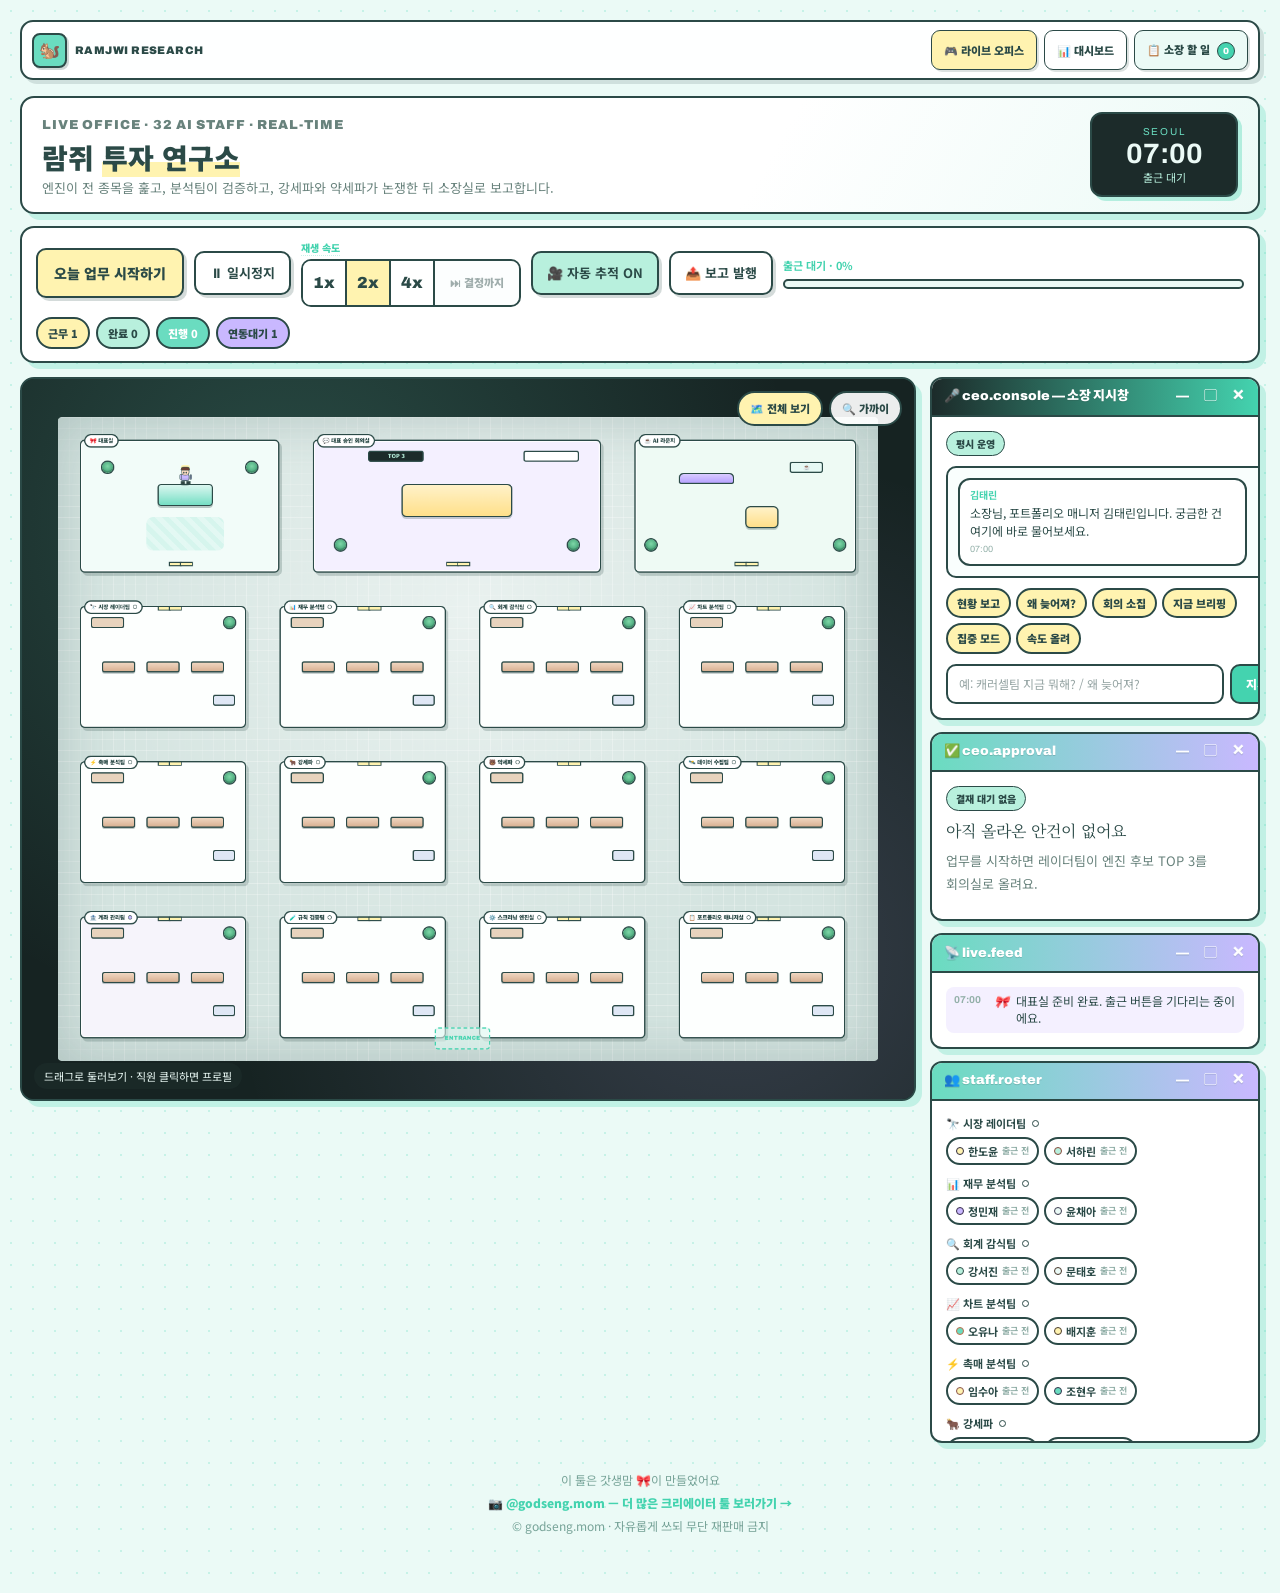
==== commit c2e61e9e: "연구소 사무실 갱신 2026-09-27" ====
--- a/index.html
+++ b/index.html
@@ -6,5 +6,5 @@
 <link rel="apple-touch-icon" href="./icon-192.png">
 <meta name="robots" content="noindex">
 <script>if("serviceWorker" in navigator){addEventListener("load",()=>navigator.serviceWorker.register("./sw.js"))}</script>
-<meta charSet="utf-8"/><meta name="viewport" content="width=device-width, initial-scale=1"/><link rel="stylesheet" href="./assets/index-DKWCax1T.css" data-rsc-css-href="./assets/index-DKWCax1T.css" data-precedence="vite-rsc/importer-resources"/><link rel="modulepreload" href="./assets/layout-segment-context-j8g5wESR.js" crossorigin=""/><link rel="modulepreload" href="./assets/rolldown-runtime-S-ySWqyJ.js" crossorigin=""/><link rel="modulepreload" href="./assets/index-D0zXW_DE.js" crossorigin=""/><link rel="modulepreload" href="./assets/framework-CXnKph_e.js" crossorigin=""/><link rel="modulepreload" href="./assets/page-DBW1a30q.js" crossorigin=""/><title>람쥐 투자 연구소 — 우리만의 리서치 하우스</title><meta name="description" content="시장이 아직 반영하지 않은 변화를 찾는 12개 팀의 개인 투자 리서치 연구소"/><meta property="og:title" content="RAMJWI RESEARCH"/><meta property="og:description" content="AI가 일하고, 대표가 결정하는 회사"/><meta property="og:image" content="/og.png"/><meta property="og:image:width" content="1672"/><meta property="og:image:height" content="935"/><meta property="og:image:alt" content="RAMJWI RESEARCH 픽셀 오피스"/><meta name="twitter:card" content="summary_large_image"/><meta name="twitter:title" content="RAMJWI RESEARCH"/><meta name="twitter:description" content="AI가 일하고, 대표가 결정하는 회사"/><meta name="twitter:image" content="/og.png"/><script>self.__VINEXT_RSC_PARAMS__={}</script><script>self.__VINEXT_RSC_NAV__={"pathname":"/","searchParams":[]}</script><link rel="modulepreload" href="./assets/index-D0zXW_DE.js" />
-</head><body><main class="page-shell"><div class="wrap"><nav class="app-nav" aria-label="AI Company 화면 전환"><div class="brand-chip"><span>🐿️</span><b>RAMJWI RESEARCH</b></div><div class="nav-tabs"><button class="active">🎮 라이브 오피스</button><button class="">📊 대시보드</button><button class="todo-tab ">📋 소장 할 일 <i>0</i></button></div></nav><header class="live-hero"><div><p class="eyebrow">LIVE OFFICE · 32 AI STAFF · REAL-TIME</p><h1>람쥐<!-- --> <em class="highlight">투자 연구소</em></h1><p>엔진이 전 종목을 훑고, 분석팀이 검증하고, 강세파와 약세파가 논쟁한 뒤 소장실로 보고합니다.</p></div><div class="live-clock"><span>SEOUL</span><b>07:00</b><small>출근 대기</small></div></header><section class="live-bar"><button class="btn btn-primary">오늘 업무 시작하기</button><button class="btn btn-ghost">⏸ 일시정지</button><div class="speed-wrap"><span class="speed-label" title="시뮬레이션 전체(걷기·업무·대사)가 함께 빨라져요. 실제 외부 작업 속도와는 무관합니다.">재생 속도</span><div class="speed-group" role="group" aria-label="재생 속도"><button class="" title="말풍선 읽기·화면녹화용">1<!-- -->x</button><button class="on" title="기본">2<!-- -->x</button><button class="" title="결과만 빠르게">4<!-- -->x</button><button class="skip " disabled="" title="소장님이 결재할 일이 생길 때까지 단숨에 건너뜁니다">⏭ 결정까지</button></div></div><button class="btn btn-ghost on">🎥 자동 추적 <!-- -->ON</button><button class="btn btn-ghost publish-btn " title="완료 보고를 Notion에 저장하고 같은 내용을 Discord로 보냅니다">📤 보고 발행</button><div class="live-progress"><span>출근 대기<!-- --> · <!-- -->0<!-- -->%</span><i><b style="width:0%"></b></i></div><div class="live-counts"><span class="lc on-duty">근무 <!-- -->1</span><span class="lc done">완료 <!-- -->0</span><span class="lc working">진행 <!-- -->0</span><span class="lc blocked">연동대기 <!-- -->1</span></div></section><section class="live-grid"><div class="world-frame"><div class="world-viewport"><div class="world-stage" style="width:1332px;height:1044px"><div class="world-floor"></div><div class="rm rm-ceo  " style="left:36px;top:36px;width:324px;height:216px"><span class="rm-head"><b>🎀<!-- --> <!-- -->대표실</b></span><span class="rm-code">ceo.office</span><span class="rm-door" style="left:144px;top:198px"></span><span class="rm-door" style="left:162px;top:198px"></span></div><div class="rm rm-meeting  " style="left:414px;top:36px;width:468px;height:216px"><span class="rm-head"><b>💬<!-- --> <!-- -->대표 승인 회의실</b></span><span class="rm-code">meeting.hall</span><span class="rm-door" style="left:216px;top:198px"></span><span class="rm-door" style="left:234px;top:198px"></span></div><div class="rm rm-lounge  " style="left:936px;top:36px;width:360px;height:216px"><span class="rm-head"><b>☕<!-- --> <!-- -->AI 라운지</b></span><span class="rm-code">lounge.chill</span><span class="rm-door" style="left:162px;top:198px"></span><span class="rm-door" style="left:180px;top:198px"></span></div><div class="rm rm-dept waiting " style="left:36px;top:306px;width:270px;height:198px"><span class="rm-head"><b>🔭<!-- --> <!-- -->시장 레이더팀</b><i class="rm-dot waiting" title="대기"></i></span><span class="rm-code">scout.radar</span><span class="rm-door" style="left:126px;top:0"></span><span class="rm-door" style="left:144px;top:0"></span></div><div class="rm rm-dept waiting " style="left:360px;top:306px;width:270px;height:198px"><span class="rm-head"><b>📊<!-- --> <!-- -->재무 분석팀</b><i class="rm-dot waiting" title="대기"></i></span><span class="rm-code">fundamental.lab</span><span class="rm-door" style="left:126px;top:0"></span><span class="rm-door" style="left:144px;top:0"></span></div><div class="rm rm-dept waiting " style="left:684px;top:306px;width:270px;height:198px"><span class="rm-head"><b>🔍<!-- --> <!-- -->회계 감식팀</b><i class="rm-dot waiting" title="대기"></i></span><span class="rm-code">forensic.desk</span><span class="rm-door" style="left:126px;top:0"></span><span class="rm-door" style="left:144px;top:0"></span></div><div class="rm rm-dept waiting " style="left:1008px;top:306px;width:270px;height:198px"><span class="rm-head"><b>📈<!-- --> <!-- -->차트 분석팀</b><i class="rm-dot waiting" title="대기"></i></span><span class="rm-code">technical.chart</span><span class="rm-door" style="left:126px;top:0"></span><span class="rm-door" style="left:144px;top:0"></span></div><div class="rm rm-dept waiting " style="left:36px;top:558px;width:270px;height:198px"><span class="rm-head"><b>⚡<!-- --> <!-- -->촉매 분석팀</b><i class="rm-dot waiting" title="대기"></i></span><span class="rm-code">catalyst.watch</span><span class="rm-door" style="left:126px;top:0"></span><span class="rm-door" style="left:144px;top:0"></span></div><div class="rm rm-dept waiting " style="left:360px;top:558px;width:270px;height:198px"><span class="rm-head"><b>🐂<!-- --> <!-- -->강세파</b><i class="rm-dot waiting" title="대기"></i></span><span class="rm-code">bull.case</span><span class="rm-door" style="left:126px;top:0"></span><span class="rm-door" style="left:144px;top:0"></span></div><div class="rm rm-dept waiting " style="left:684px;top:558px;width:270px;height:198px"><span class="rm-head"><b>🐻<!-- --> <!-- -->약세파</b><i class="rm-dot waiting" title="대기"></i></span><span class="rm-code">bear.case</span><span class="rm-door" style="left:126px;top:0"></span><span class="rm-door" style="left:144px;top:0"></span></div><div class="rm rm-dept waiting " style="left:1008px;top:558px;width:270px;height:198px"><span class="rm-head"><b>🛰️<!-- --> <!-- -->데이터 수집팀</b><i class="rm-dot waiting" title="대기"></i></span><span class="rm-code">collector.feed</span><span class="rm-door" style="left:126px;top:0"></span><span class="rm-door" style="left:144px;top:0"></span></div><div class="rm rm-dept blocked " style="left:36px;top:810px;width:270px;height:198px"><span class="rm-head"><b>🏦<!-- --> <!-- -->계좌 관리팀</b><i class="rm-dot blocked" title="연동 대기"></i></span><span class="rm-code">portfolio.risk</span><span class="rm-door" style="left:126px;top:0"></span><span class="rm-door" style="left:144px;top:0"></span></div><div class="rm rm-dept waiting " style="left:360px;top:810px;width:270px;height:198px"><span class="rm-head"><b>🧪<!-- --> <!-- -->규칙 검증팀</b><i class="rm-dot waiting" title="대기"></i></span><span class="rm-code">rules.backtest</span><span class="rm-door" style="left:126px;top:0"></span><span class="rm-door" style="left:144px;top:0"></span></div><div class="rm rm-dept waiting " style="left:684px;top:810px;width:270px;height:198px"><span class="rm-head"><b>⚙️<!-- --> <!-- -->스크리닝 엔진실</b><i class="rm-dot waiting" title="대기"></i></span><span class="rm-code">engine.daily</span><span class="rm-door" style="left:126px;top:0"></span><span class="rm-door" style="left:144px;top:0"></span></div><div class="rm rm-dept waiting " style="left:1008px;top:810px;width:270px;height:198px"><span class="rm-head"><b>📋<!-- --> <!-- -->포트폴리오 매니저실</b><i class="rm-dot waiting" title="대기"></i></span><span class="rm-code">pm.office</span><span class="rm-door" style="left:126px;top:0"></span><span class="rm-door" style="left:144px;top:0"></span></div><div class="pr pr-desk" style="left:72px;top:396px;width:54px;height:18px"><i class="pr-monitor"></i></div><div class="pr pr-desk" style="left:144px;top:396px;width:54px;height:18px"><i class="pr-monitor"></i></div><div class="pr pr-desk" style="left:216px;top:396px;width:54px;height:18px"><i class="pr-monitor"></i></div><div class="pr pr-shelf" style="left:54px;top:324px;width:54px;height:18px"></div><div class="pr pr-plant" style="left:270px;top:324px;width:18px;height:18px"></div><div class="pr pr-cabinet" style="left:252px;top:450px;width:36px;height:18px"></div><div class="pr pr-desk" style="left:396px;top:396px;width:54px;height:18px"><i class="pr-monitor"></i></div><div class="pr pr-desk" style="left:468px;top:396px;width:54px;height:18px"><i class="pr-monitor"></i></div><div class="pr pr-desk" style="left:540px;top:396px;width:54px;height:18px"><i class="pr-monitor"></i></div><div class="pr pr-shelf" style="left:378px;top:324px;width:54px;height:18px"></div><div class="pr pr-plant" style="left:594px;top:324px;width:18px;height:18px"></div><div class="pr pr-cabinet" style="left:576px;top:450px;width:36px;height:18px"></div><div class="pr pr-desk" style="left:720px;top:396px;width:54px;height:18px"><i class="pr-monitor"></i></div><div class="pr pr-desk" style="left:792px;top:396px;width:54px;height:18px"><i class="pr-monitor"></i></div><div class="pr pr-desk" style="left:864px;top:396px;width:54px;height:18px"><i class="pr-monitor"></i></div><div class="pr pr-shelf" style="left:702px;top:324px;width:54px;height:18px"></div><div class="pr pr-plant" style="left:918px;top:324px;width:18px;height:18px"></div><div class="pr pr-cabinet" style="left:900px;top:450px;width:36px;height:18px"></div><div class="pr pr-desk" style="left:1044px;top:396px;width:54px;height:18px"><i class="pr-monitor"></i></div><div class="pr pr-desk" style="left:1116px;top:396px;width:54px;height:18px"><i class="pr-monitor"></i></div><div class="pr pr-desk" style="left:1188px;top:396px;width:54px;height:18px"><i class="pr-monitor"></i></div><div class="pr pr-shelf" style="left:1026px;top:324px;width:54px;height:18px"></div><div class="pr pr-plant" style="left:1242px;top:324px;width:18px;height:18px"></div><div class="pr pr-cabinet" style="left:1224px;top:450px;width:36px;height:18px"></div><div class="pr pr-desk" style="left:72px;top:648px;width:54px;height:18px"><i class="pr-monitor"></i></div><div class="pr pr-desk" style="left:144px;top:648px;width:54px;height:18px"><i class="pr-monitor"></i></div><div class="pr pr-desk" style="left:216px;top:648px;width:54px;height:18px"><i class="pr-monitor"></i></div><div class="pr pr-shelf" style="left:54px;top:576px;width:54px;height:18px"></div><div class="pr pr-plant" style="left:270px;top:576px;width:18px;height:18px"></div><div class="pr pr-cabinet" style="left:252px;top:702px;width:36px;height:18px"></div><div class="pr pr-desk" style="left:396px;top:648px;width:54px;height:18px"><i class="pr-monitor"></i></div><div class="pr pr-desk" style="left:468px;top:648px;width:54px;height:18px"><i class="pr-monitor"></i></div><div class="pr pr-desk" style="left:540px;top:648px;width:54px;height:18px"><i class="pr-monitor"></i></div><div class="pr pr-shelf" style="left:378px;top:576px;width:54px;height:18px"></div><div class="pr pr-plant" style="left:594px;top:576px;width:18px;height:18px"></div><div class="pr pr-cabinet" style="left:576px;top:702px;width:36px;height:18px"></div><div class="pr pr-desk" style="left:720px;top:648px;width:54px;height:18px"><i class="pr-monitor"></i></div><div class="pr pr-desk" style="left:792px;top:648px;width:54px;height:18px"><i class="pr-monitor"></i></div><div class="pr pr-desk" style="left:864px;top:648px;width:54px;height:18px"><i class="pr-monitor"></i></div><div class="pr pr-shelf" style="left:702px;top:576px;width:54px;height:18px"></div><div class="pr pr-plant" style="left:918px;top:576px;width:18px;height:18px"></div><div class="pr pr-cabinet" style="left:900px;top:702px;width:36px;height:18px"></div><div class="pr pr-desk" style="left:1044px;top:648px;width:54px;height:18px"><i class="pr-monitor"></i></div><div class="pr pr-desk" style="left:1116px;top:648px;width:54px;height:18px"><i class="pr-monitor"></i></div><div class="pr pr-desk" style="left:1188px;top:648px;width:54px;height:18px"><i class="pr-monitor"></i></div><div class="pr pr-shelf" style="left:1026px;top:576px;width:54px;height:18px"></div><div class="pr pr-plant" style="left:1242px;top:576px;width:18px;height:18px"></div><div class="pr pr-cabinet" style="left:1224px;top:702px;width:36px;height:18px"></div><div class="pr pr-desk" style="left:72px;top:900px;width:54px;height:18px"><i class="pr-monitor"></i></div><div class="pr pr-desk" style="left:144px;top:900px;width:54px;height:18px"><i class="pr-monitor"></i></div><div class="pr pr-desk" style="left:216px;top:900px;width:54px;height:18px"><i class="pr-monitor"></i></div><div class="pr pr-shelf" style="left:54px;top:828px;width:54px;height:18px"></div><div class="pr pr-plant" style="left:270px;top:828px;width:18px;height:18px"></div><div class="pr pr-cabinet" style="left:252px;top:954px;width:36px;height:18px"></div><div class="pr pr-desk" style="left:396px;top:900px;width:54px;height:18px"><i class="pr-monitor"></i></div><div class="pr pr-desk" style="left:468px;top:900px;width:54px;height:18px"><i class="pr-monitor"></i></div><div class="pr pr-desk" style="left:540px;top:900px;width:54px;height:18px"><i class="pr-monitor"></i></div><div class="pr pr-shelf" style="left:378px;top:828px;width:54px;height:18px"></div><div class="pr pr-plant" style="left:594px;top:828px;width:18px;height:18px"></div><div class="pr pr-cabinet" style="left:576px;top:954px;width:36px;height:18px"></div><div class="pr pr-desk" style="left:720px;top:900px;width:54px;height:18px"><i class="pr-monitor"></i></div><div class="pr pr-desk" style="left:792px;top:900px;width:54px;height:18px"><i class="pr-monitor"></i></div><div class="pr pr-desk" style="left:864px;top:900px;width:54px;height:18px"><i class="pr-monitor"></i></div><div class="pr pr-shelf" style="left:702px;top:828px;width:54px;height:18px"></div><div class="pr pr-plant" style="left:918px;top:828px;width:18px;height:18px"></div><div class="pr pr-cabinet" style="left:900px;top:954px;width:36px;height:18px"></div><div class="pr pr-desk" style="left:1044px;top:900px;width:54px;height:18px"><i class="pr-monitor"></i></div><div class="pr pr-desk" style="left:1116px;top:900px;width:54px;height:18px"><i class="pr-monitor"></i></div><div class="pr pr-desk" style="left:1188px;top:900px;width:54px;height:18px"><i class="pr-monitor"></i></div><div class="pr pr-shelf" style="left:1026px;top:828px;width:54px;height:18px"></div><div class="pr pr-plant" style="left:1242px;top:828px;width:18px;height:18px"></div><div class="pr pr-cabinet" style="left:1224px;top:954px;width:36px;height:18px"></div><div class="pr pr-ceo-desk" style="left:162px;top:108px;width:90px;height:36px"></div><div class="pr pr-rug" style="left:144px;top:162px;width:126px;height:54px"></div><div class="pr pr-plant" style="left:72px;top:72px;width:18px;height:18px"></div><div class="pr pr-plant" style="left:306px;top:72px;width:18px;height:18px"></div><div class="pr pr-table" style="left:558px;top:108px;width:180px;height:54px"></div><div class="pr pr-screen" style="left:504px;top:54px;width:90px;height:18px"><span>TOP 3</span></div><div class="pr pr-whiteboard" style="left:756px;top:54px;width:90px;height:18px"></div><div class="pr pr-plant" style="left:450px;top:198px;width:18px;height:18px"></div><div class="pr pr-plant" style="left:828px;top:198px;width:18px;height:18px"></div><div class="pr pr-sofa" style="left:1008px;top:90px;width:90px;height:18px"></div><div class="pr pr-table" style="left:1116px;top:144px;width:54px;height:36px"></div><div class="pr pr-coffee" style="left:1188px;top:72px;width:54px;height:18px"><span>☕</span></div><div class="pr pr-plant" style="left:1260px;top:198px;width:18px;height:18px"></div><div class="pr pr-plant" style="left:954px;top:198px;width:18px;height:18px"></div><div class="entrance-mat" style="left:612px;top:990px;width:90px;height:36px">ENTRANCE</div><div style="--hair:#2f2a3d;--shirt:#fff3b0;--accent:#6adcc0;--skin:#ffdcc4"><span class="ag-bubble"></span><span class="ag-bar"><i></i></span><span class="ag-body"><i class="p-shadow"></i><i class="p-leg l"></i><i class="p-leg r"></i><i class="p-torso"></i><i class="p-arm l"></i><i class="p-arm r"></i><i class="p-head"><b class="p-eye l"></b><b class="p-eye r"></b></i><i class="p-hair"></i></span><span class="ag-tag">한도윤<em>팀장</em></span></div><div style="--hair:#8a4a3c;--shirt:#b8f0dd;--accent:#c9b8ff;--skin:#f7cdae"><span class="ag-bubble"></span><span class="ag-bar"><i></i></span><span class="ag-body"><i class="p-shadow"></i><i class="p-leg l"></i><i class="p-leg r"></i><i class="p-torso"></i><i class="p-arm l"></i><i class="p-arm r"></i><i class="p-head"><b class="p-eye l"></b><b class="p-eye r"></b></i><i class="p-hair"></i></span><span class="ag-tag">서하린</span></div><div style="--hair:#372b4a;--shirt:#c9b8ff;--accent:#c9b8ff;--skin:#ffe3cf"><span class="ag-bubble"></span><span class="ag-bar"><i></i></span><span class="ag-body"><i class="p-shadow"></i><i class="p-leg l"></i><i class="p-leg r"></i><i class="p-torso"></i><i class="p-arm l"></i><i class="p-arm r"></i><i class="p-head"><b class="p-eye l"></b><b class="p-eye r"></b></i><i class="p-hair"></i></span><span class="ag-tag">정민재<em>팀장</em></span></div><div style="--hair:#3c3a4f;--shirt:#ebfaf6;--accent:#fff3b0;--skin:#eec39f"><span class="ag-bubble"></span><span class="ag-bar"><i></i></span><span class="ag-body"><i class="p-shadow"></i><i class="p-leg l"></i><i class="p-leg r"></i><i class="p-torso"></i><i class="p-arm l"></i><i class="p-arm r"></i><i class="p-head"><b class="p-eye l"></b><b class="p-eye r"></b></i><i class="p-hair"></i></span><span class="ag-tag">윤채아</span></div><div style="--hair:#2d4b46;--shirt:#b8f0dd;--accent:#b8f0dd;--skin:#ffdcc4"><span class="ag-bubble"></span><span class="ag-bar"><i></i></span><span class="ag-body"><i class="p-shadow"></i><i class="p-leg l"></i><i class="p-leg r"></i><i class="p-torso"></i><i class="p-arm l"></i><i class="p-arm r"></i><i class="p-head"><b class="p-eye l"></b><b class="p-eye r"></b></i><i class="p-hair"></i></span><span class="ag-tag">강서진<em>팀장</em></span></div><div style="--hair:#463227;--shirt:#ebfaf6;--accent:#c9b8ff;--skin:#f7cdae"><span class="ag-bubble"></span><span class="ag-bar"><i></i></span><span class="ag-body"><i class="p-shadow"></i><i class="p-leg l"></i><i class="p-leg r"></i><i class="p-torso"></i><i class="p-arm l"></i><i class="p-arm r"></i><i class="p-head"><b class="p-eye l"></b><b class="p-eye r"></b></i><i class="p-hair"></i></span><span class="ag-tag">문태호</span></div><div style="--hair:#c26e4b;--shirt:#6adcc0;--accent:#fff3b0;--skin:#ffe3cf"><span class="ag-bubble"></span><span class="ag-bar"><i></i></span><span class="ag-body"><i class="p-shadow"></i><i class="p-leg l"></i><i class="p-leg r"></i><i class="p-torso"></i><i class="p-arm l"></i><i class="p-arm r"></i><i class="p-head"><b class="p-eye l"></b><b class="p-eye r"></b></i><i class="p-hair"></i></span><span class="ag-tag">오유나<em>팀장</em></span></div><div style="--hair:#4a3a2a;--shirt:#fff3b0;--accent:#b8f0dd;--skin:#eec39f"><span class="ag-bubble"></span><span class="ag-bar"><i></i></span><span class="ag-body"><i class="p-shadow"></i><i class="p-leg l"></i><i class="p-leg r"></i><i class="p-torso"></i><i class="p-arm l"></i><i class="p-arm r"></i><i class="p-head"><b class="p-eye l"></b><b class="p-eye r"></b></i><i class="p-hair"></i></span><span class="ag-tag">배지훈</span></div><div style="--hair:#8b534a;--shirt:#fff3b0;--accent:#6adcc0;--skin:#ffdcc4"><span class="ag-bubble"></span><span class="ag-bar"><i></i></span><span class="ag-body"><i class="p-shadow"></i><i class="p-leg l"></i><i class="p-leg r"></i><i class="p-torso"></i><i class="p-arm l"></i><i class="p-arm r"></i><i class="p-head"><b class="p-eye l"></b><b class="p-eye r"></b></i><i class="p-hair"></i></span><span class="ag-tag">임수아<em>팀장</em></span></div><div style="--hair:#33304a;--shirt:#6adcc0;--accent:#b8f0dd;--skin:#f7cdae"><span class="ag-bubble"></span><span class="ag-bar"><i></i></span><span class="ag-body"><i class="p-shadow"></i><i class="p-leg l"></i><i class="p-leg r"></i><i class="p-torso"></i><i class="p-arm l"></i><i class="p-arm r"></i><i class="p-head"><b class="p-eye l"></b><b class="p-eye r"></b></i><i class="p-hair"></i></span><span class="ag-tag">조현우</span></div><div style="--hair:#5d3a2c;--shirt:#fff3b0;--accent:#6adcc0;--skin:#ffe3cf"><span class="ag-bubble"></span><span class="ag-bar"><i></i></span><span class="ag-body"><i class="p-shadow"></i><i class="p-leg l"></i><i class="p-leg r"></i><i class="p-torso"></i><i class="p-arm l"></i><i class="p-arm r"></i><i class="p-head"><b class="p-eye l"></b><b class="p-eye r"></b></i><i class="p-hair"></i></span><span class="ag-tag">황보겸<em>팀장</em></span></div><div style="--hair:#4a6f66;--shirt:#c9b8ff;--accent:#fff3b0;--skin:#eec39f"><span class="ag-bubble"></span><span class="ag-bar"><i></i></span><span class="ag-body"><i class="p-shadow"></i><i class="p-leg l"></i><i class="p-leg r"></i><i class="p-torso"></i><i class="p-arm l"></i><i class="p-arm r"></i><i class="p-head"><b class="p-eye l"></b><b class="p-eye r"></b></i><i class="p-hair"></i></span><span class="ag-tag">나은솔</span></div><div style="--hair:#2c2638;--shirt:#c9b8ff;--accent:#c9b8ff;--skin:#ffdcc4"><span class="ag-bubble"></span><span class="ag-bar"><i></i></span><span class="ag-body"><i class="p-shadow"></i><i class="p-leg l"></i><i class="p-leg r"></i><i class="p-torso"></i><i class="p-arm l"></i><i class="p-arm r"></i><i class="p-head"><b class="p-eye l"></b><b class="p-eye r"></b></i><i class="p-hair"></i></span><span class="ag-tag">차은비<em>팀장</em></span></div><div style="--hair:#274a44;--shirt:#ebfaf6;--accent:#b8f0dd;--skin:#f7cdae"><span class="ag-bubble"></span><span class="ag-bar"><i></i></span><span class="ag-body"><i class="p-shadow"></i><i class="p-leg l"></i><i class="p-leg r"></i><i class="p-torso"></i><i class="p-arm l"></i><i class="p-arm r"></i><i class="p-head"><b class="p-eye l"></b><b class="p-eye r"></b></i><i class="p-hair"></i></span><span class="ag-tag">탁민규</span></div><div style="--hair:#563a32;--shirt:#b8f0dd;--accent:#b8f0dd;--skin:#ffe3cf"><span class="ag-bubble"></span><span class="ag-bar"><i></i></span><span class="ag-body"><i class="p-shadow"></i><i class="p-leg l"></i><i class="p-leg r"></i><i class="p-torso"></i><i class="p-arm l"></i><i class="p-arm r"></i><i class="p-head"><b class="p-eye l"></b><b class="p-eye r"></b></i><i class="p-hair"></i></span><span class="ag-tag">백서우<em>팀장</em></span></div><div style="--hair:#2d4543;--shirt:#c9b8ff;--accent:#fff3b0;--skin:#eec39f"><span class="ag-bubble"></span><span class="ag-bar"><i></i></span><span class="ag-body"><i class="p-shadow"></i><i class="p-leg l"></i><i class="p-leg r"></i><i class="p-torso"></i><i class="p-arm l"></i><i class="p-arm r"></i><i class="p-head"><b class="p-eye l"></b><b class="p-eye r"></b></i><i class="p-hair"></i></span><span class="ag-tag">진아름</span></div><div style="--hair:#313b56;--shirt:#fff3b0;--accent:#fff3b0;--skin:#ffdcc4"><span class="ag-bubble"></span><span class="ag-bar"><i></i></span><span class="ag-body"><i class="p-shadow"></i><i class="p-leg l"></i><i class="p-leg r"></i><i class="p-torso"></i><i class="p-arm l"></i><i class="p-arm r"></i><i class="p-head"><b class="p-eye l"></b><b class="p-eye r"></b></i><i class="p-hair"></i></span><span class="ag-tag">우지안<em>팀장</em></span></div><div style="--hair:#4b3b2c;--shirt:#b8f0dd;--accent:#c9b8ff;--skin:#f7cdae"><span class="ag-bubble"></span><span class="ag-bar"><i></i></span><span class="ag-body"><i class="p-shadow"></i><i class="p-leg l"></i><i class="p-leg r"></i><i class="p-torso"></i><i class="p-arm l"></i><i class="p-arm r"></i><i class="p-head"><b class="p-eye l"></b><b class="p-eye r"></b></i><i class="p-hair"></i></span><span class="ag-tag">모하준</span></div><div style="--hair:#689086;--shirt:#6adcc0;--accent:#6adcc0;--skin:#ffe3cf"><span class="ag-bubble"></span><span class="ag-bar"><i></i></span><span class="ag-body"><i class="p-shadow"></i><i class="p-leg l"></i><i class="p-leg r"></i><i class="p-torso"></i><i class="p-arm l"></i><i class="p-arm r"></i><i class="p-head"><b class="p-eye l"></b><b class="p-eye r"></b></i><i class="p-hair"></i></span><span class="ag-tag">석하람<em>팀장</em></span></div><div style="--hair:#2e3a4a;--shirt:#ebfaf6;--accent:#b8f0dd;--skin:#eec39f"><span class="ag-bubble"></span><span class="ag-bar"><i></i></span><span class="ag-body"><i class="p-shadow"></i><i class="p-leg l"></i><i class="p-leg r"></i><i class="p-torso"></i><i class="p-arm l"></i><i class="p-arm r"></i><i class="p-head"><b class="p-eye l"></b><b class="p-eye r"></b></i><i class="p-hair"></i></span><span class="ag-tag">편도영</span></div><div style="--hair:#3b3b49;--shirt:#b8f0dd;--accent:#b8f0dd;--skin:#ffdcc4"><span class="ag-bubble"></span><span class="ag-bar"><i></i></span><span class="ag-body"><i class="p-shadow"></i><i class="p-leg l"></i><i class="p-leg r"></i><i class="p-torso"></i><i class="p-arm l"></i><i class="p-arm r"></i><i class="p-head"><b class="p-eye l"></b><b class="p-eye r"></b></i><i class="p-hair"></i></span><span class="ag-tag">류시온<em>팀장</em></span></div><div style="--hair:#305754;--shirt:#fff3b0;--accent:#6adcc0;--skin:#f7cdae"><span class="ag-bubble"></span><span class="ag-bar"><i></i></span><span class="ag-body"><i class="p-shadow"></i><i class="p-leg l"></i><i class="p-leg r"></i><i class="p-torso"></i><i class="p-arm l"></i><i class="p-arm r"></i><i class="p-head"><b class="p-eye l"></b><b class="p-eye r"></b></i><i class="p-hair"></i></span><span class="ag-tag">주예린</span></div><div style="--hair:#7a453c;--shirt:#c9b8ff;--accent:#c9b8ff;--skin:#ffe3cf"><span class="ag-bubble"></span><span class="ag-bar"><i></i></span><span class="ag-body"><i class="p-shadow"></i><i class="p-leg l"></i><i class="p-leg r"></i><i class="p-torso"></i><i class="p-arm l"></i><i class="p-arm r"></i><i class="p-head"><b class="p-eye l"></b><b class="p-eye r"></b></i><i class="p-hair"></i></span><span class="ag-tag">김태린<em>팀장</em></span></div><div style="--hair:#334a3a;--shirt:#ebfaf6;--accent:#fff3b0;--skin:#eec39f"><span class="ag-bubble"></span><span class="ag-bar"><i></i></span><span class="ag-body"><i class="p-shadow"></i><i class="p-leg l"></i><i class="p-leg r"></i><i class="p-torso"></i><i class="p-arm l"></i><i class="p-arm r"></i><i class="p-head"><b class="p-eye l"></b><b class="p-eye r"></b></i><i class="p-hair"></i></span><span class="ag-tag">홍서연</span></div><div style="--hair:#6b3d34;--shirt:#c9b8ff;--accent:#fff3b0;--skin:#ffdcc4"><span class="ag-bubble"></span><span class="ag-bar"><i></i></span><span class="ag-body"><i class="p-shadow"></i><i class="p-leg l"></i><i class="p-leg r"></i><i class="p-torso"></i><i class="p-arm l"></i><i class="p-arm r"></i><i class="p-head"><b class="p-eye l"></b><b class="p-eye r"></b></i><i class="p-hair"></i></span><span class="ag-tag">람쥐<em>대표</em></span></div></div><div class="world-hud"><button class="on">🗺️ 전체 보기</button><button class="">🔍 가까이</button></div><div class="world-hint">드래그로 둘러보기 · 직원 클릭하면 프로필</div></div></div><aside class="live-rail"><section class="win rail-card console-card" id="ceo-console"><div class="win-bar"><span>🎤 ceo.console — 소장 지시창</span><span class="window-controls">—　▢　✕</span></div><div class="win-body console-body"><div class="console-status"><span class="mini-badge mint">평시 운영</span></div><div class="console-log"><div class="console-line staff"><b>김태린</b><p>소장님, 포트폴리오 매니저 김태린입니다. 궁금한 건 여기에 바로 물어보세요.</p><small>07:00</small></div></div><div class="console-quick"><button>현황 보고</button><button>왜 늦어져?</button><button>회의 소집</button><button>지금 브리핑</button><button>집중 모드</button><button>속도 올려</button></div><form class="console-input"><input placeholder="예: 캐러셀팀 지금 뭐해? / 왜 늦어져?" aria-label="소장 지시 입력" value=""/><button type="submit">지시</button></form></div></section><section class="win rail-card" id="ceo-approval"><div class="win-bar"><span>✅ ceo.approval</span><span class="window-controls">—　▢　✕</span></div><div class="win-body approval-body "><div class="approval-top"><span class="mini-badge mint">결재 대기 없음</span></div><h3>아직 올라온 안건이 없어요</h3><p>업무를 시작하면 레이더팀이 엔진 후보 TOP 3를 회의실로 올려요.</p></div></section><section class="win rail-card feed-card"><div class="win-bar"><span>📡 live.feed</span><span class="window-controls">—　▢　✕</span></div><div class="win-body feed-body"><ul class="feed-list"><li class="lav"><b>07:00</b><i>🎀</i><span>대표실 준비 완료. 출근 버튼을 기다리는 중이에요.</span></li></ul></div></section><section class="win rail-card"><div class="win-bar"><span>👥 staff.roster</span><span class="window-controls">—　▢　✕</span></div><div class="win-body roster-body"><div class="roster-dept"><p><b>🔭<!-- --> <!-- -->시장 레이더팀</b><i class="rm-dot waiting"></i></p><div class="roster-chips"><button class="roster-chip "><i style="background:#fff3b0;border-color:#2f2a3d"></i>한도윤<small>출근 전</small></button><button class="roster-chip "><i style="background:#b8f0dd;border-color:#8a4a3c"></i>서하린<small>출근 전</small></button></div></div><div class="roster-dept"><p><b>📊<!-- --> <!-- -->재무 분석팀</b><i class="rm-dot waiting"></i></p><div class="roster-chips"><button class="roster-chip "><i style="background:#c9b8ff;border-color:#372b4a"></i>정민재<small>출근 전</small></button><button class="roster-chip "><i style="background:#ebfaf6;border-color:#3c3a4f"></i>윤채아<small>출근 전</small></button></div></div><div class="roster-dept"><p><b>🔍<!-- --> <!-- -->회계 감식팀</b><i class="rm-dot waiting"></i></p><div class="roster-chips"><button class="roster-chip "><i style="background:#b8f0dd;border-color:#2d4b46"></i>강서진<small>출근 전</small></button><button class="roster-chip "><i style="background:#ebfaf6;border-color:#463227"></i>문태호<small>출근 전</small></button></div></div><div class="roster-dept"><p><b>📈<!-- --> <!-- -->차트 분석팀</b><i class="rm-dot waiting"></i></p><div class="roster-chips"><button class="roster-chip "><i style="background:#6adcc0;border-color:#c26e4b"></i>오유나<small>출근 전</small></button><button class="roster-chip "><i style="background:#fff3b0;border-color:#4a3a2a"></i>배지훈<small>출근 전</small></button></div></div><div class="roster-dept"><p><b>⚡<!-- --> <!-- -->촉매 분석팀</b><i class="rm-dot waiting"></i></p><div class="roster-chips"><button class="roster-chip "><i style="background:#fff3b0;border-color:#8b534a"></i>임수아<small>출근 전</small></button><button class="roster-chip "><i style="background:#6adcc0;border-color:#33304a"></i>조현우<small>출근 전</small></button></div></div><div class="roster-dept"><p><b>🐂<!-- --> <!-- -->강세파</b><i class="rm-dot waiting"></i></p><div class="roster-chips"><button class="roster-chip "><i style="background:#fff3b0;border-color:#5d3a2c"></i>황보겸<small>출근 전</small></button><button class="roster-chip "><i style="background:#c9b8ff;border-color:#4a6f66"></i>나은솔<small>출근 전</small></button></div></div><div class="roster-dept"><p><b>🐻<!-- --> <!-- -->약세파</b><i class="rm-dot waiting"></i></p><div class="roster-chips"><button class="roster-chip "><i style="background:#c9b8ff;border-color:#2c2638"></i>차은비<small>출근 전</small></button><button class="roster-chip "><i style="background:#ebfaf6;border-color:#274a44"></i>탁민규<small>출근 전</small></button></div></div><div class="roster-dept"><p><b>🛰️<!-- --> <!-- -->데이터 수집팀</b><i class="rm-dot waiting"></i></p><div class="roster-chips"><button class="roster-chip "><i style="background:#b8f0dd;border-color:#563a32"></i>백서우<small>출근 전</small></button><button class="roster-chip "><i style="background:#c9b8ff;border-color:#2d4543"></i>진아름<small>출근 전</small></button></div></div><div class="roster-dept"><p><b>🏦<!-- --> <!-- -->계좌 관리팀</b><i class="rm-dot blocked"></i></p><div class="roster-chips"><button class="roster-chip "><i style="background:#fff3b0;border-color:#313b56"></i>우지안<small>출근 전</small></button><button class="roster-chip "><i style="background:#b8f0dd;border-color:#4b3b2c"></i>모하준<small>출근 전</small></button></div></div><div class="roster-dept"><p><b>🧪<!-- --> <!-- -->규칙 검증팀</b><i class="rm-dot waiting"></i></p><div class="roster-chips"><button class="roster-chip "><i style="background:#6adcc0;border-color:#689086"></i>석하람<small>출근 전</small></button><button class="roster-chip "><i style="background:#ebfaf6;border-color:#2e3a4a"></i>편도영<small>출근 전</small></button></div></div><div class="roster-dept"><p><b>⚙️<!-- --> <!-- -->스크리닝 엔진실</b><i class="rm-dot waiting"></i></p><div class="roster-chips"><button class="roster-chip "><i style="background:#b8f0dd;border-color:#3b3b49"></i>류시온<small>출근 전</small></button><button class="roster-chip "><i style="background:#fff3b0;border-color:#305754"></i>주예린<small>출근 전</small></button></div></div><div class="roster-dept"><p><b>📋<!-- --> <!-- -->포트폴리오 매니저실</b><i class="rm-dot waiting"></i></p><div class="roster-chips"><button class="roster-chip "><i style="background:#c9b8ff;border-color:#7a453c"></i>김태린<small>출근 전</small></button><button class="roster-chip "><i style="background:#ebfaf6;border-color:#334a3a"></i>홍서연<small>출근 전</small></button></div></div></div></section></aside></section><footer>이 툴은 갓생맘 🎀이 만들었어요<br/><a href="https://www.instagram.com/godseng.mom/" target="_blank" rel="noreferrer">📷 @godseng.mom — 더 많은 크리에이터 툴 보러가기 →</a><br/>© godseng.mom · 자유롭게 쓰되 무단 재판매 금지</footer></div><div class="toast " role="status"></div></main><script id="_R_">import("./assets/index-D0zXW_DE.js")</script></body></html><script>self.__VINEXT_RSC_CHUNKS__=self.__VINEXT_RSC_CHUNKS__||[];self.__VINEXT_RSC_CHUNKS__.push("2:I[\"8c0f216c4604\",[],\"Children\",1]\n3:I[\"15c18cfaeeff\",[],\"LayoutSegmentProvider\",1]\n4:I[\"8c0f216c4604\",[],\"Slot\",1]\n5:I[\"593f344dc510\",[],\"RedirectBoundary\",1]\n:HL[\"./assets/index-DKWCax1T.css\",\"style\"]\n")</script><script>self.__VINEXT_RSC_CHUNKS__=self.__VINEXT_RSC_CHUNKS__||[];self.__VINEXT_RSC_CHUNKS__.push("0:{\"__route\":\"route:/\",\"__interceptionContext\":null,\"__layoutIds\":[\"layout:/\"],\"__rootLayout\":\"/\",\"page:/\":\"$L1\",\"layout:/\":[[[[\"$\",\"link\",\"css:./assets/index-DKWCax1T.css\",{\"rel\":\"stylesheet\",\"precedence\":\"vite-rsc/importer-resources\",\"href\":\"./assets/index-DKWCax1T.css\",\"data-rsc-css-href\":\"./assets/index-DKWCax1T.css\"}],\"$undefined\"],[\"$\",\"html\",null,{\"lang\":\"ko\",\"children\":[\"$\",\"body\",null,{\"children\":[\"$\",\"$L2\",null,{}]}]}]],null],\"route:/\":[[[\"$\",\"meta\",null,{\"charSet\":\"utf-8\"}],[[\"$\",\"title\",\"0\",{\"children\":\"람쥐 투자 연구소 — 우리만의 리서치 하우스\"}],[\"$\",\"meta\",\"1\",{\"name\":\"description\",\"content\":\"시장이 아직 반영하지 않은 변화를 찾는 12개 팀의 개인 투자 리서치 연구소\"}],[\"$\",\"meta\",\"2\",{\"property\":\"og:title\",\"content\":\"RAMJWI RESEARCH\"}],[\"$\",\"meta\",\"3\",{\"property\":\"og:description\",\"content\":\"AI가 일하고, 대표가 결정하는 회사\"}],[\"$\",\"meta\",\"4\",{\"property\":\"og:image\",\"content\":\"/og.png\"}],[\"$\",\"meta\",\"5\",{\"property\":\"og:image:width\",\"content\":\"1672\"}],[\"$\",\"meta\",\"6\",{\"property\":\"og:image:height\",\"content\":\"935\"}],[\"$\",\"meta\",\"7\",{\"property\":\"og:image:alt\",\"content\":\"RAMJWI RESEARCH 픽셀 오피스\"}],[\"$\",\"meta\",\"8\",{\"name\":\"twitter:card\",\"content\":\"summary_large_image\"}],[\"$\",\"meta\",\"9\",{\"name\":\"twitter:title\",\"content\":\"RAMJWI RESEARCH\"}],[\"$\",\"meta\",\"10\",{\"name\":\"twitter:description\",\"content\":\"AI가 일하고, 대표가 결정하는 회사\"}],[\"$\",\"meta\",\"11\",{\"name\":\"twitter:image\",\"content\":\"/og.png\"}]],[[\"$\",\"meta\",\"0\",{\"name\":\"viewport\",\"content\":\"width=device-width, initial-scale=1\"}]]],[\"$\",\"$L3\",null,{\"segmentMap\":{\"children\":[]},\"children\":[\"$\",\"$L4\",null,{\"id\":\"layout:/\",\"parallelSlots\":\"$undefined\",\"children\":[\"$\",\"$L5\",null,{\"children\":[\"$\",\"$L3\",null,{\"segmentMap\":{\"children\":[]},\"children\":[\"$\",\"$L4\",null,{\"id\":\"page:/\"}]}]}]}]}]],\"__layoutFlags\":{\"layout:/\":\"s\"},\"__artifactCompatibility\":{\"schemaVersion\":1,\"graphVersion\":\"app-route-graph:4uhn5s1wvoptc\",\"deploymentVersion\":\"e48b19b8-832b-43ef-b0e7-b4fffefdc61e\",\"appElementsSchemaVersion\":1,\"rscPayloadSchemaVersion\":1,\"rootBoundaryId\":\"/\",\"renderEpoch\":null}}\n")</script><script>self.__VINEXT_RSC_CHUNKS__=self.__VINEXT_RSC_CHUNKS__||[];self.__VINEXT_RSC_CHUNKS__.push("6:I[\"6efdf509a785\",[],\"default\",1]\n1:[\"$\",\"$L6\",null,{\"params\":\"$@7\",\"searchParams\":\"$@8\"}]\n")</script><script>self.__VINEXT_RSC_CHUNKS__=self.__VINEXT_RSC_CHUNKS__||[];self.__VINEXT_RSC_CHUNKS__.push("7:{}\n8:{}\n")</script><script>self.__VINEXT_RSC_DONE__=true</script>+<meta charSet="utf-8"/><meta name="viewport" content="width=device-width, initial-scale=1"/><link rel="stylesheet" href="./assets/index-DKWCax1T.css" data-rsc-css-href="./assets/index-DKWCax1T.css" data-precedence="vite-rsc/importer-resources"/><link rel="modulepreload" href="./assets/layout-segment-context-DFZtfE1-.js" crossorigin=""/><link rel="modulepreload" href="./assets/rolldown-runtime-S-ySWqyJ.js" crossorigin=""/><link rel="modulepreload" href="./assets/index-DjyeCJOi.js" crossorigin=""/><link rel="modulepreload" href="./assets/framework-CXnKph_e.js" crossorigin=""/><link rel="modulepreload" href="./assets/page-BdRuBeOu.js" crossorigin=""/><title>람쥐 투자 연구소 — 우리만의 리서치 하우스</title><meta name="description" content="시장이 아직 반영하지 않은 변화를 찾는 12개 팀의 개인 투자 리서치 연구소"/><meta property="og:title" content="RAMJWI RESEARCH"/><meta property="og:description" content="AI가 일하고, 대표가 결정하는 회사"/><meta property="og:image" content="/og.png"/><meta property="og:image:width" content="1672"/><meta property="og:image:height" content="935"/><meta property="og:image:alt" content="RAMJWI RESEARCH 픽셀 오피스"/><meta name="twitter:card" content="summary_large_image"/><meta name="twitter:title" content="RAMJWI RESEARCH"/><meta name="twitter:description" content="AI가 일하고, 대표가 결정하는 회사"/><meta name="twitter:image" content="/og.png"/><script>self.__VINEXT_RSC_PARAMS__={}</script><script>self.__VINEXT_RSC_NAV__={"pathname":"/","searchParams":[]}</script><link rel="modulepreload" href="./assets/index-DjyeCJOi.js" />
+</head><body><main class="page-shell"><div class="wrap"><nav class="app-nav" aria-label="AI Company 화면 전환"><div class="brand-chip"><span>🐿️</span><b>RAMJWI RESEARCH</b></div><div class="nav-tabs"><button class="active">🎮 라이브 오피스</button><button class="">📊 대시보드</button><button class="todo-tab ">📋 소장 할 일 <i>0</i></button></div></nav><header class="live-hero"><div><p class="eyebrow">LIVE OFFICE · 32 AI STAFF · REAL-TIME</p><h1>람쥐<!-- --> <em class="highlight">투자 연구소</em></h1><p>엔진이 전 종목을 훑고, 분석팀이 검증하고, 강세파와 약세파가 논쟁한 뒤 소장실로 보고합니다.</p></div><div class="live-clock"><span>SEOUL</span><b>07:00</b><small>출근 대기</small></div></header><section class="live-bar"><button class="btn btn-primary">오늘 업무 시작하기</button><button class="btn btn-ghost">⏸ 일시정지</button><div class="speed-wrap"><span class="speed-label" title="시뮬레이션 전체(걷기·업무·대사)가 함께 빨라져요. 실제 외부 작업 속도와는 무관합니다.">재생 속도</span><div class="speed-group" role="group" aria-label="재생 속도"><button class="" title="말풍선 읽기·화면녹화용">1<!-- -->x</button><button class="on" title="기본">2<!-- -->x</button><button class="" title="결과만 빠르게">4<!-- -->x</button><button class="skip " disabled="" title="소장님이 결재할 일이 생길 때까지 단숨에 건너뜁니다">⏭ 결정까지</button></div></div><button class="btn btn-ghost on">🎥 자동 추적 <!-- -->ON</button><button class="btn btn-ghost publish-btn " title="완료 보고를 Notion에 저장하고 같은 내용을 Discord로 보냅니다">📤 보고 발행</button><div class="live-progress"><span>출근 대기<!-- --> · <!-- -->0<!-- -->%</span><i><b style="width:0%"></b></i></div><div class="live-counts"><span class="lc on-duty">근무 <!-- -->1</span><span class="lc done">완료 <!-- -->0</span><span class="lc working">진행 <!-- -->0</span><span class="lc blocked">연동대기 <!-- -->1</span></div></section><section class="live-grid"><div class="world-frame"><div class="world-viewport"><div class="world-stage" style="width:1332px;height:1044px"><div class="world-floor"></div><div class="rm rm-ceo  " style="left:36px;top:36px;width:324px;height:216px"><span class="rm-head"><b>🎀<!-- --> <!-- -->대표실</b></span><span class="rm-code">ceo.office</span><span class="rm-door" style="left:144px;top:198px"></span><span class="rm-door" style="left:162px;top:198px"></span></div><div class="rm rm-meeting  " style="left:414px;top:36px;width:468px;height:216px"><span class="rm-head"><b>💬<!-- --> <!-- -->대표 승인 회의실</b></span><span class="rm-code">meeting.hall</span><span class="rm-door" style="left:216px;top:198px"></span><span class="rm-door" style="left:234px;top:198px"></span></div><div class="rm rm-lounge  " style="left:936px;top:36px;width:360px;height:216px"><span class="rm-head"><b>☕<!-- --> <!-- -->AI 라운지</b></span><span class="rm-code">lounge.chill</span><span class="rm-door" style="left:162px;top:198px"></span><span class="rm-door" style="left:180px;top:198px"></span></div><div class="rm rm-dept waiting " style="left:36px;top:306px;width:270px;height:198px"><span class="rm-head"><b>🔭<!-- --> <!-- -->시장 레이더팀</b><i class="rm-dot waiting" title="대기"></i></span><span class="rm-code">scout.radar</span><span class="rm-door" style="left:126px;top:0"></span><span class="rm-door" style="left:144px;top:0"></span></div><div class="rm rm-dept waiting " style="left:360px;top:306px;width:270px;height:198px"><span class="rm-head"><b>📊<!-- --> <!-- -->재무 분석팀</b><i class="rm-dot waiting" title="대기"></i></span><span class="rm-code">fundamental.lab</span><span class="rm-door" style="left:126px;top:0"></span><span class="rm-door" style="left:144px;top:0"></span></div><div class="rm rm-dept waiting " style="left:684px;top:306px;width:270px;height:198px"><span class="rm-head"><b>🔍<!-- --> <!-- -->회계 감식팀</b><i class="rm-dot waiting" title="대기"></i></span><span class="rm-code">forensic.desk</span><span class="rm-door" style="left:126px;top:0"></span><span class="rm-door" style="left:144px;top:0"></span></div><div class="rm rm-dept waiting " style="left:1008px;top:306px;width:270px;height:198px"><span class="rm-head"><b>📈<!-- --> <!-- -->차트 분석팀</b><i class="rm-dot waiting" title="대기"></i></span><span class="rm-code">technical.chart</span><span class="rm-door" style="left:126px;top:0"></span><span class="rm-door" style="left:144px;top:0"></span></div><div class="rm rm-dept waiting " style="left:36px;top:558px;width:270px;height:198px"><span class="rm-head"><b>⚡<!-- --> <!-- -->촉매 분석팀</b><i class="rm-dot waiting" title="대기"></i></span><span class="rm-code">catalyst.watch</span><span class="rm-door" style="left:126px;top:0"></span><span class="rm-door" style="left:144px;top:0"></span></div><div class="rm rm-dept waiting " style="left:360px;top:558px;width:270px;height:198px"><span class="rm-head"><b>🐂<!-- --> <!-- -->강세파</b><i class="rm-dot waiting" title="대기"></i></span><span class="rm-code">bull.case</span><span class="rm-door" style="left:126px;top:0"></span><span class="rm-door" style="left:144px;top:0"></span></div><div class="rm rm-dept waiting " style="left:684px;top:558px;width:270px;height:198px"><span class="rm-head"><b>🐻<!-- --> <!-- -->약세파</b><i class="rm-dot waiting" title="대기"></i></span><span class="rm-code">bear.case</span><span class="rm-door" style="left:126px;top:0"></span><span class="rm-door" style="left:144px;top:0"></span></div><div class="rm rm-dept waiting " style="left:1008px;top:558px;width:270px;height:198px"><span class="rm-head"><b>🛰️<!-- --> <!-- -->데이터 수집팀</b><i class="rm-dot waiting" title="대기"></i></span><span class="rm-code">collector.feed</span><span class="rm-door" style="left:126px;top:0"></span><span class="rm-door" style="left:144px;top:0"></span></div><div class="rm rm-dept blocked " style="left:36px;top:810px;width:270px;height:198px"><span class="rm-head"><b>🏦<!-- --> <!-- -->계좌 관리팀</b><i class="rm-dot blocked" title="연동 대기"></i></span><span class="rm-code">portfolio.risk</span><span class="rm-door" style="left:126px;top:0"></span><span class="rm-door" style="left:144px;top:0"></span></div><div class="rm rm-dept waiting " style="left:360px;top:810px;width:270px;height:198px"><span class="rm-head"><b>🧪<!-- --> <!-- -->규칙 검증팀</b><i class="rm-dot waiting" title="대기"></i></span><span class="rm-code">rules.backtest</span><span class="rm-door" style="left:126px;top:0"></span><span class="rm-door" style="left:144px;top:0"></span></div><div class="rm rm-dept waiting " style="left:684px;top:810px;width:270px;height:198px"><span class="rm-head"><b>⚙️<!-- --> <!-- -->스크리닝 엔진실</b><i class="rm-dot waiting" title="대기"></i></span><span class="rm-code">engine.daily</span><span class="rm-door" style="left:126px;top:0"></span><span class="rm-door" style="left:144px;top:0"></span></div><div class="rm rm-dept waiting " style="left:1008px;top:810px;width:270px;height:198px"><span class="rm-head"><b>📋<!-- --> <!-- -->포트폴리오 매니저실</b><i class="rm-dot waiting" title="대기"></i></span><span class="rm-code">pm.office</span><span class="rm-door" style="left:126px;top:0"></span><span class="rm-door" style="left:144px;top:0"></span></div><div class="pr pr-desk" style="left:72px;top:396px;width:54px;height:18px"><i class="pr-monitor"></i></div><div class="pr pr-desk" style="left:144px;top:396px;width:54px;height:18px"><i class="pr-monitor"></i></div><div class="pr pr-desk" style="left:216px;top:396px;width:54px;height:18px"><i class="pr-monitor"></i></div><div class="pr pr-shelf" style="left:54px;top:324px;width:54px;height:18px"></div><div class="pr pr-plant" style="left:270px;top:324px;width:18px;height:18px"></div><div class="pr pr-cabinet" style="left:252px;top:450px;width:36px;height:18px"></div><div class="pr pr-desk" style="left:396px;top:396px;width:54px;height:18px"><i class="pr-monitor"></i></div><div class="pr pr-desk" style="left:468px;top:396px;width:54px;height:18px"><i class="pr-monitor"></i></div><div class="pr pr-desk" style="left:540px;top:396px;width:54px;height:18px"><i class="pr-monitor"></i></div><div class="pr pr-shelf" style="left:378px;top:324px;width:54px;height:18px"></div><div class="pr pr-plant" style="left:594px;top:324px;width:18px;height:18px"></div><div class="pr pr-cabinet" style="left:576px;top:450px;width:36px;height:18px"></div><div class="pr pr-desk" style="left:720px;top:396px;width:54px;height:18px"><i class="pr-monitor"></i></div><div class="pr pr-desk" style="left:792px;top:396px;width:54px;height:18px"><i class="pr-monitor"></i></div><div class="pr pr-desk" style="left:864px;top:396px;width:54px;height:18px"><i class="pr-monitor"></i></div><div class="pr pr-shelf" style="left:702px;top:324px;width:54px;height:18px"></div><div class="pr pr-plant" style="left:918px;top:324px;width:18px;height:18px"></div><div class="pr pr-cabinet" style="left:900px;top:450px;width:36px;height:18px"></div><div class="pr pr-desk" style="left:1044px;top:396px;width:54px;height:18px"><i class="pr-monitor"></i></div><div class="pr pr-desk" style="left:1116px;top:396px;width:54px;height:18px"><i class="pr-monitor"></i></div><div class="pr pr-desk" style="left:1188px;top:396px;width:54px;height:18px"><i class="pr-monitor"></i></div><div class="pr pr-shelf" style="left:1026px;top:324px;width:54px;height:18px"></div><div class="pr pr-plant" style="left:1242px;top:324px;width:18px;height:18px"></div><div class="pr pr-cabinet" style="left:1224px;top:450px;width:36px;height:18px"></div><div class="pr pr-desk" style="left:72px;top:648px;width:54px;height:18px"><i class="pr-monitor"></i></div><div class="pr pr-desk" style="left:144px;top:648px;width:54px;height:18px"><i class="pr-monitor"></i></div><div class="pr pr-desk" style="left:216px;top:648px;width:54px;height:18px"><i class="pr-monitor"></i></div><div class="pr pr-shelf" style="left:54px;top:576px;width:54px;height:18px"></div><div class="pr pr-plant" style="left:270px;top:576px;width:18px;height:18px"></div><div class="pr pr-cabinet" style="left:252px;top:702px;width:36px;height:18px"></div><div class="pr pr-desk" style="left:396px;top:648px;width:54px;height:18px"><i class="pr-monitor"></i></div><div class="pr pr-desk" style="left:468px;top:648px;width:54px;height:18px"><i class="pr-monitor"></i></div><div class="pr pr-desk" style="left:540px;top:648px;width:54px;height:18px"><i class="pr-monitor"></i></div><div class="pr pr-shelf" style="left:378px;top:576px;width:54px;height:18px"></div><div class="pr pr-plant" style="left:594px;top:576px;width:18px;height:18px"></div><div class="pr pr-cabinet" style="left:576px;top:702px;width:36px;height:18px"></div><div class="pr pr-desk" style="left:720px;top:648px;width:54px;height:18px"><i class="pr-monitor"></i></div><div class="pr pr-desk" style="left:792px;top:648px;width:54px;height:18px"><i class="pr-monitor"></i></div><div class="pr pr-desk" style="left:864px;top:648px;width:54px;height:18px"><i class="pr-monitor"></i></div><div class="pr pr-shelf" style="left:702px;top:576px;width:54px;height:18px"></div><div class="pr pr-plant" style="left:918px;top:576px;width:18px;height:18px"></div><div class="pr pr-cabinet" style="left:900px;top:702px;width:36px;height:18px"></div><div class="pr pr-desk" style="left:1044px;top:648px;width:54px;height:18px"><i class="pr-monitor"></i></div><div class="pr pr-desk" style="left:1116px;top:648px;width:54px;height:18px"><i class="pr-monitor"></i></div><div class="pr pr-desk" style="left:1188px;top:648px;width:54px;height:18px"><i class="pr-monitor"></i></div><div class="pr pr-shelf" style="left:1026px;top:576px;width:54px;height:18px"></div><div class="pr pr-plant" style="left:1242px;top:576px;width:18px;height:18px"></div><div class="pr pr-cabinet" style="left:1224px;top:702px;width:36px;height:18px"></div><div class="pr pr-desk" style="left:72px;top:900px;width:54px;height:18px"><i class="pr-monitor"></i></div><div class="pr pr-desk" style="left:144px;top:900px;width:54px;height:18px"><i class="pr-monitor"></i></div><div class="pr pr-desk" style="left:216px;top:900px;width:54px;height:18px"><i class="pr-monitor"></i></div><div class="pr pr-shelf" style="left:54px;top:828px;width:54px;height:18px"></div><div class="pr pr-plant" style="left:270px;top:828px;width:18px;height:18px"></div><div class="pr pr-cabinet" style="left:252px;top:954px;width:36px;height:18px"></div><div class="pr pr-desk" style="left:396px;top:900px;width:54px;height:18px"><i class="pr-monitor"></i></div><div class="pr pr-desk" style="left:468px;top:900px;width:54px;height:18px"><i class="pr-monitor"></i></div><div class="pr pr-desk" style="left:540px;top:900px;width:54px;height:18px"><i class="pr-monitor"></i></div><div class="pr pr-shelf" style="left:378px;top:828px;width:54px;height:18px"></div><div class="pr pr-plant" style="left:594px;top:828px;width:18px;height:18px"></div><div class="pr pr-cabinet" style="left:576px;top:954px;width:36px;height:18px"></div><div class="pr pr-desk" style="left:720px;top:900px;width:54px;height:18px"><i class="pr-monitor"></i></div><div class="pr pr-desk" style="left:792px;top:900px;width:54px;height:18px"><i class="pr-monitor"></i></div><div class="pr pr-desk" style="left:864px;top:900px;width:54px;height:18px"><i class="pr-monitor"></i></div><div class="pr pr-shelf" style="left:702px;top:828px;width:54px;height:18px"></div><div class="pr pr-plant" style="left:918px;top:828px;width:18px;height:18px"></div><div class="pr pr-cabinet" style="left:900px;top:954px;width:36px;height:18px"></div><div class="pr pr-desk" style="left:1044px;top:900px;width:54px;height:18px"><i class="pr-monitor"></i></div><div class="pr pr-desk" style="left:1116px;top:900px;width:54px;height:18px"><i class="pr-monitor"></i></div><div class="pr pr-desk" style="left:1188px;top:900px;width:54px;height:18px"><i class="pr-monitor"></i></div><div class="pr pr-shelf" style="left:1026px;top:828px;width:54px;height:18px"></div><div class="pr pr-plant" style="left:1242px;top:828px;width:18px;height:18px"></div><div class="pr pr-cabinet" style="left:1224px;top:954px;width:36px;height:18px"></div><div class="pr pr-ceo-desk" style="left:162px;top:108px;width:90px;height:36px"></div><div class="pr pr-rug" style="left:144px;top:162px;width:126px;height:54px"></div><div class="pr pr-plant" style="left:72px;top:72px;width:18px;height:18px"></div><div class="pr pr-plant" style="left:306px;top:72px;width:18px;height:18px"></div><div class="pr pr-table" style="left:558px;top:108px;width:180px;height:54px"></div><div class="pr pr-screen" style="left:504px;top:54px;width:90px;height:18px"><span>TOP 3</span></div><div class="pr pr-whiteboard" style="left:756px;top:54px;width:90px;height:18px"></div><div class="pr pr-plant" style="left:450px;top:198px;width:18px;height:18px"></div><div class="pr pr-plant" style="left:828px;top:198px;width:18px;height:18px"></div><div class="pr pr-sofa" style="left:1008px;top:90px;width:90px;height:18px"></div><div class="pr pr-table" style="left:1116px;top:144px;width:54px;height:36px"></div><div class="pr pr-coffee" style="left:1188px;top:72px;width:54px;height:18px"><span>☕</span></div><div class="pr pr-plant" style="left:1260px;top:198px;width:18px;height:18px"></div><div class="pr pr-plant" style="left:954px;top:198px;width:18px;height:18px"></div><div class="entrance-mat" style="left:612px;top:990px;width:90px;height:36px">ENTRANCE</div><div style="--hair:#2f2a3d;--shirt:#fff3b0;--accent:#6adcc0;--skin:#ffdcc4"><span class="ag-bubble"></span><span class="ag-bar"><i></i></span><span class="ag-body"><i class="p-shadow"></i><i class="p-leg l"></i><i class="p-leg r"></i><i class="p-torso"></i><i class="p-arm l"></i><i class="p-arm r"></i><i class="p-head"><b class="p-eye l"></b><b class="p-eye r"></b></i><i class="p-hair"></i></span><span class="ag-tag">한도윤<em>팀장</em></span></div><div style="--hair:#8a4a3c;--shirt:#b8f0dd;--accent:#c9b8ff;--skin:#f7cdae"><span class="ag-bubble"></span><span class="ag-bar"><i></i></span><span class="ag-body"><i class="p-shadow"></i><i class="p-leg l"></i><i class="p-leg r"></i><i class="p-torso"></i><i class="p-arm l"></i><i class="p-arm r"></i><i class="p-head"><b class="p-eye l"></b><b class="p-eye r"></b></i><i class="p-hair"></i></span><span class="ag-tag">서하린</span></div><div style="--hair:#372b4a;--shirt:#c9b8ff;--accent:#c9b8ff;--skin:#ffe3cf"><span class="ag-bubble"></span><span class="ag-bar"><i></i></span><span class="ag-body"><i class="p-shadow"></i><i class="p-leg l"></i><i class="p-leg r"></i><i class="p-torso"></i><i class="p-arm l"></i><i class="p-arm r"></i><i class="p-head"><b class="p-eye l"></b><b class="p-eye r"></b></i><i class="p-hair"></i></span><span class="ag-tag">정민재<em>팀장</em></span></div><div style="--hair:#3c3a4f;--shirt:#ebfaf6;--accent:#fff3b0;--skin:#eec39f"><span class="ag-bubble"></span><span class="ag-bar"><i></i></span><span class="ag-body"><i class="p-shadow"></i><i class="p-leg l"></i><i class="p-leg r"></i><i class="p-torso"></i><i class="p-arm l"></i><i class="p-arm r"></i><i class="p-head"><b class="p-eye l"></b><b class="p-eye r"></b></i><i class="p-hair"></i></span><span class="ag-tag">윤채아</span></div><div style="--hair:#2d4b46;--shirt:#b8f0dd;--accent:#b8f0dd;--skin:#ffdcc4"><span class="ag-bubble"></span><span class="ag-bar"><i></i></span><span class="ag-body"><i class="p-shadow"></i><i class="p-leg l"></i><i class="p-leg r"></i><i class="p-torso"></i><i class="p-arm l"></i><i class="p-arm r"></i><i class="p-head"><b class="p-eye l"></b><b class="p-eye r"></b></i><i class="p-hair"></i></span><span class="ag-tag">강서진<em>팀장</em></span></div><div style="--hair:#463227;--shirt:#ebfaf6;--accent:#c9b8ff;--skin:#f7cdae"><span class="ag-bubble"></span><span class="ag-bar"><i></i></span><span class="ag-body"><i class="p-shadow"></i><i class="p-leg l"></i><i class="p-leg r"></i><i class="p-torso"></i><i class="p-arm l"></i><i class="p-arm r"></i><i class="p-head"><b class="p-eye l"></b><b class="p-eye r"></b></i><i class="p-hair"></i></span><span class="ag-tag">문태호</span></div><div style="--hair:#c26e4b;--shirt:#6adcc0;--accent:#fff3b0;--skin:#ffe3cf"><span class="ag-bubble"></span><span class="ag-bar"><i></i></span><span class="ag-body"><i class="p-shadow"></i><i class="p-leg l"></i><i class="p-leg r"></i><i class="p-torso"></i><i class="p-arm l"></i><i class="p-arm r"></i><i class="p-head"><b class="p-eye l"></b><b class="p-eye r"></b></i><i class="p-hair"></i></span><span class="ag-tag">오유나<em>팀장</em></span></div><div style="--hair:#4a3a2a;--shirt:#fff3b0;--accent:#b8f0dd;--skin:#eec39f"><span class="ag-bubble"></span><span class="ag-bar"><i></i></span><span class="ag-body"><i class="p-shadow"></i><i class="p-leg l"></i><i class="p-leg r"></i><i class="p-torso"></i><i class="p-arm l"></i><i class="p-arm r"></i><i class="p-head"><b class="p-eye l"></b><b class="p-eye r"></b></i><i class="p-hair"></i></span><span class="ag-tag">배지훈</span></div><div style="--hair:#8b534a;--shirt:#fff3b0;--accent:#6adcc0;--skin:#ffdcc4"><span class="ag-bubble"></span><span class="ag-bar"><i></i></span><span class="ag-body"><i class="p-shadow"></i><i class="p-leg l"></i><i class="p-leg r"></i><i class="p-torso"></i><i class="p-arm l"></i><i class="p-arm r"></i><i class="p-head"><b class="p-eye l"></b><b class="p-eye r"></b></i><i class="p-hair"></i></span><span class="ag-tag">임수아<em>팀장</em></span></div><div style="--hair:#33304a;--shirt:#6adcc0;--accent:#b8f0dd;--skin:#f7cdae"><span class="ag-bubble"></span><span class="ag-bar"><i></i></span><span class="ag-body"><i class="p-shadow"></i><i class="p-leg l"></i><i class="p-leg r"></i><i class="p-torso"></i><i class="p-arm l"></i><i class="p-arm r"></i><i class="p-head"><b class="p-eye l"></b><b class="p-eye r"></b></i><i class="p-hair"></i></span><span class="ag-tag">조현우</span></div><div style="--hair:#5d3a2c;--shirt:#fff3b0;--accent:#6adcc0;--skin:#ffe3cf"><span class="ag-bubble"></span><span class="ag-bar"><i></i></span><span class="ag-body"><i class="p-shadow"></i><i class="p-leg l"></i><i class="p-leg r"></i><i class="p-torso"></i><i class="p-arm l"></i><i class="p-arm r"></i><i class="p-head"><b class="p-eye l"></b><b class="p-eye r"></b></i><i class="p-hair"></i></span><span class="ag-tag">황보겸<em>팀장</em></span></div><div style="--hair:#4a6f66;--shirt:#c9b8ff;--accent:#fff3b0;--skin:#eec39f"><span class="ag-bubble"></span><span class="ag-bar"><i></i></span><span class="ag-body"><i class="p-shadow"></i><i class="p-leg l"></i><i class="p-leg r"></i><i class="p-torso"></i><i class="p-arm l"></i><i class="p-arm r"></i><i class="p-head"><b class="p-eye l"></b><b class="p-eye r"></b></i><i class="p-hair"></i></span><span class="ag-tag">나은솔</span></div><div style="--hair:#2c2638;--shirt:#c9b8ff;--accent:#c9b8ff;--skin:#ffdcc4"><span class="ag-bubble"></span><span class="ag-bar"><i></i></span><span class="ag-body"><i class="p-shadow"></i><i class="p-leg l"></i><i class="p-leg r"></i><i class="p-torso"></i><i class="p-arm l"></i><i class="p-arm r"></i><i class="p-head"><b class="p-eye l"></b><b class="p-eye r"></b></i><i class="p-hair"></i></span><span class="ag-tag">차은비<em>팀장</em></span></div><div style="--hair:#274a44;--shirt:#ebfaf6;--accent:#b8f0dd;--skin:#f7cdae"><span class="ag-bubble"></span><span class="ag-bar"><i></i></span><span class="ag-body"><i class="p-shadow"></i><i class="p-leg l"></i><i class="p-leg r"></i><i class="p-torso"></i><i class="p-arm l"></i><i class="p-arm r"></i><i class="p-head"><b class="p-eye l"></b><b class="p-eye r"></b></i><i class="p-hair"></i></span><span class="ag-tag">탁민규</span></div><div style="--hair:#563a32;--shirt:#b8f0dd;--accent:#b8f0dd;--skin:#ffe3cf"><span class="ag-bubble"></span><span class="ag-bar"><i></i></span><span class="ag-body"><i class="p-shadow"></i><i class="p-leg l"></i><i class="p-leg r"></i><i class="p-torso"></i><i class="p-arm l"></i><i class="p-arm r"></i><i class="p-head"><b class="p-eye l"></b><b class="p-eye r"></b></i><i class="p-hair"></i></span><span class="ag-tag">백서우<em>팀장</em></span></div><div style="--hair:#2d4543;--shirt:#c9b8ff;--accent:#fff3b0;--skin:#eec39f"><span class="ag-bubble"></span><span class="ag-bar"><i></i></span><span class="ag-body"><i class="p-shadow"></i><i class="p-leg l"></i><i class="p-leg r"></i><i class="p-torso"></i><i class="p-arm l"></i><i class="p-arm r"></i><i class="p-head"><b class="p-eye l"></b><b class="p-eye r"></b></i><i class="p-hair"></i></span><span class="ag-tag">진아름</span></div><div style="--hair:#313b56;--shirt:#fff3b0;--accent:#fff3b0;--skin:#ffdcc4"><span class="ag-bubble"></span><span class="ag-bar"><i></i></span><span class="ag-body"><i class="p-shadow"></i><i class="p-leg l"></i><i class="p-leg r"></i><i class="p-torso"></i><i class="p-arm l"></i><i class="p-arm r"></i><i class="p-head"><b class="p-eye l"></b><b class="p-eye r"></b></i><i class="p-hair"></i></span><span class="ag-tag">우지안<em>팀장</em></span></div><div style="--hair:#4b3b2c;--shirt:#b8f0dd;--accent:#c9b8ff;--skin:#f7cdae"><span class="ag-bubble"></span><span class="ag-bar"><i></i></span><span class="ag-body"><i class="p-shadow"></i><i class="p-leg l"></i><i class="p-leg r"></i><i class="p-torso"></i><i class="p-arm l"></i><i class="p-arm r"></i><i class="p-head"><b class="p-eye l"></b><b class="p-eye r"></b></i><i class="p-hair"></i></span><span class="ag-tag">모하준</span></div><div style="--hair:#689086;--shirt:#6adcc0;--accent:#6adcc0;--skin:#ffe3cf"><span class="ag-bubble"></span><span class="ag-bar"><i></i></span><span class="ag-body"><i class="p-shadow"></i><i class="p-leg l"></i><i class="p-leg r"></i><i class="p-torso"></i><i class="p-arm l"></i><i class="p-arm r"></i><i class="p-head"><b class="p-eye l"></b><b class="p-eye r"></b></i><i class="p-hair"></i></span><span class="ag-tag">석하람<em>팀장</em></span></div><div style="--hair:#2e3a4a;--shirt:#ebfaf6;--accent:#b8f0dd;--skin:#eec39f"><span class="ag-bubble"></span><span class="ag-bar"><i></i></span><span class="ag-body"><i class="p-shadow"></i><i class="p-leg l"></i><i class="p-leg r"></i><i class="p-torso"></i><i class="p-arm l"></i><i class="p-arm r"></i><i class="p-head"><b class="p-eye l"></b><b class="p-eye r"></b></i><i class="p-hair"></i></span><span class="ag-tag">편도영</span></div><div style="--hair:#3b3b49;--shirt:#b8f0dd;--accent:#b8f0dd;--skin:#ffdcc4"><span class="ag-bubble"></span><span class="ag-bar"><i></i></span><span class="ag-body"><i class="p-shadow"></i><i class="p-leg l"></i><i class="p-leg r"></i><i class="p-torso"></i><i class="p-arm l"></i><i class="p-arm r"></i><i class="p-head"><b class="p-eye l"></b><b class="p-eye r"></b></i><i class="p-hair"></i></span><span class="ag-tag">류시온<em>팀장</em></span></div><div style="--hair:#305754;--shirt:#fff3b0;--accent:#6adcc0;--skin:#f7cdae"><span class="ag-bubble"></span><span class="ag-bar"><i></i></span><span class="ag-body"><i class="p-shadow"></i><i class="p-leg l"></i><i class="p-leg r"></i><i class="p-torso"></i><i class="p-arm l"></i><i class="p-arm r"></i><i class="p-head"><b class="p-eye l"></b><b class="p-eye r"></b></i><i class="p-hair"></i></span><span class="ag-tag">주예린</span></div><div style="--hair:#7a453c;--shirt:#c9b8ff;--accent:#c9b8ff;--skin:#ffe3cf"><span class="ag-bubble"></span><span class="ag-bar"><i></i></span><span class="ag-body"><i class="p-shadow"></i><i class="p-leg l"></i><i class="p-leg r"></i><i class="p-torso"></i><i class="p-arm l"></i><i class="p-arm r"></i><i class="p-head"><b class="p-eye l"></b><b class="p-eye r"></b></i><i class="p-hair"></i></span><span class="ag-tag">김태린<em>팀장</em></span></div><div style="--hair:#334a3a;--shirt:#ebfaf6;--accent:#fff3b0;--skin:#eec39f"><span class="ag-bubble"></span><span class="ag-bar"><i></i></span><span class="ag-body"><i class="p-shadow"></i><i class="p-leg l"></i><i class="p-leg r"></i><i class="p-torso"></i><i class="p-arm l"></i><i class="p-arm r"></i><i class="p-head"><b class="p-eye l"></b><b class="p-eye r"></b></i><i class="p-hair"></i></span><span class="ag-tag">홍서연</span></div><div style="--hair:#6b3d34;--shirt:#c9b8ff;--accent:#fff3b0;--skin:#ffdcc4"><span class="ag-bubble"></span><span class="ag-bar"><i></i></span><span class="ag-body"><i class="p-shadow"></i><i class="p-leg l"></i><i class="p-leg r"></i><i class="p-torso"></i><i class="p-arm l"></i><i class="p-arm r"></i><i class="p-head"><b class="p-eye l"></b><b class="p-eye r"></b></i><i class="p-hair"></i></span><span class="ag-tag">람쥐<em>대표</em></span></div></div><div class="world-hud"><button class="on">🗺️ 전체 보기</button><button class="">🔍 가까이</button></div><div class="world-hint">드래그로 둘러보기 · 직원 클릭하면 프로필</div></div></div><aside class="live-rail"><section class="win rail-card console-card" id="ceo-console"><div class="win-bar"><span>🎤 ceo.console — 소장 지시창</span><span class="window-controls">—　▢　✕</span></div><div class="win-body console-body"><div class="console-status"><span class="mini-badge mint">평시 운영</span></div><div class="console-log"><div class="console-line staff"><b>김태린</b><p>소장님, 포트폴리오 매니저 김태린입니다. 궁금한 건 여기에 바로 물어보세요.</p><small>07:00</small></div></div><div class="console-quick"><button>현황 보고</button><button>왜 늦어져?</button><button>회의 소집</button><button>지금 브리핑</button><button>집중 모드</button><button>속도 올려</button></div><form class="console-input"><input placeholder="예: 캐러셀팀 지금 뭐해? / 왜 늦어져?" aria-label="소장 지시 입력" value=""/><button type="submit">지시</button></form></div></section><section class="win rail-card" id="ceo-approval"><div class="win-bar"><span>✅ ceo.approval</span><span class="window-controls">—　▢　✕</span></div><div class="win-body approval-body "><div class="approval-top"><span class="mini-badge mint">결재 대기 없음</span></div><h3>아직 올라온 안건이 없어요</h3><p>업무를 시작하면 레이더팀이 엔진 후보 TOP 3를 회의실로 올려요.</p></div></section><section class="win rail-card feed-card"><div class="win-bar"><span>📡 live.feed</span><span class="window-controls">—　▢　✕</span></div><div class="win-body feed-body"><ul class="feed-list"><li class="lav"><b>07:00</b><i>🎀</i><span>대표실 준비 완료. 출근 버튼을 기다리는 중이에요.</span></li></ul></div></section><section class="win rail-card"><div class="win-bar"><span>👥 staff.roster</span><span class="window-controls">—　▢　✕</span></div><div class="win-body roster-body"><div class="roster-dept"><p><b>🔭<!-- --> <!-- -->시장 레이더팀</b><i class="rm-dot waiting"></i></p><div class="roster-chips"><button class="roster-chip "><i style="background:#fff3b0;border-color:#2f2a3d"></i>한도윤<small>출근 전</small></button><button class="roster-chip "><i style="background:#b8f0dd;border-color:#8a4a3c"></i>서하린<small>출근 전</small></button></div></div><div class="roster-dept"><p><b>📊<!-- --> <!-- -->재무 분석팀</b><i class="rm-dot waiting"></i></p><div class="roster-chips"><button class="roster-chip "><i style="background:#c9b8ff;border-color:#372b4a"></i>정민재<small>출근 전</small></button><button class="roster-chip "><i style="background:#ebfaf6;border-color:#3c3a4f"></i>윤채아<small>출근 전</small></button></div></div><div class="roster-dept"><p><b>🔍<!-- --> <!-- -->회계 감식팀</b><i class="rm-dot waiting"></i></p><div class="roster-chips"><button class="roster-chip "><i style="background:#b8f0dd;border-color:#2d4b46"></i>강서진<small>출근 전</small></button><button class="roster-chip "><i style="background:#ebfaf6;border-color:#463227"></i>문태호<small>출근 전</small></button></div></div><div class="roster-dept"><p><b>📈<!-- --> <!-- -->차트 분석팀</b><i class="rm-dot waiting"></i></p><div class="roster-chips"><button class="roster-chip "><i style="background:#6adcc0;border-color:#c26e4b"></i>오유나<small>출근 전</small></button><button class="roster-chip "><i style="background:#fff3b0;border-color:#4a3a2a"></i>배지훈<small>출근 전</small></button></div></div><div class="roster-dept"><p><b>⚡<!-- --> <!-- -->촉매 분석팀</b><i class="rm-dot waiting"></i></p><div class="roster-chips"><button class="roster-chip "><i style="background:#fff3b0;border-color:#8b534a"></i>임수아<small>출근 전</small></button><button class="roster-chip "><i style="background:#6adcc0;border-color:#33304a"></i>조현우<small>출근 전</small></button></div></div><div class="roster-dept"><p><b>🐂<!-- --> <!-- -->강세파</b><i class="rm-dot waiting"></i></p><div class="roster-chips"><button class="roster-chip "><i style="background:#fff3b0;border-color:#5d3a2c"></i>황보겸<small>출근 전</small></button><button class="roster-chip "><i style="background:#c9b8ff;border-color:#4a6f66"></i>나은솔<small>출근 전</small></button></div></div><div class="roster-dept"><p><b>🐻<!-- --> <!-- -->약세파</b><i class="rm-dot waiting"></i></p><div class="roster-chips"><button class="roster-chip "><i style="background:#c9b8ff;border-color:#2c2638"></i>차은비<small>출근 전</small></button><button class="roster-chip "><i style="background:#ebfaf6;border-color:#274a44"></i>탁민규<small>출근 전</small></button></div></div><div class="roster-dept"><p><b>🛰️<!-- --> <!-- -->데이터 수집팀</b><i class="rm-dot waiting"></i></p><div class="roster-chips"><button class="roster-chip "><i style="background:#b8f0dd;border-color:#563a32"></i>백서우<small>출근 전</small></button><button class="roster-chip "><i style="background:#c9b8ff;border-color:#2d4543"></i>진아름<small>출근 전</small></button></div></div><div class="roster-dept"><p><b>🏦<!-- --> <!-- -->계좌 관리팀</b><i class="rm-dot blocked"></i></p><div class="roster-chips"><button class="roster-chip "><i style="background:#fff3b0;border-color:#313b56"></i>우지안<small>출근 전</small></button><button class="roster-chip "><i style="background:#b8f0dd;border-color:#4b3b2c"></i>모하준<small>출근 전</small></button></div></div><div class="roster-dept"><p><b>🧪<!-- --> <!-- -->규칙 검증팀</b><i class="rm-dot waiting"></i></p><div class="roster-chips"><button class="roster-chip "><i style="background:#6adcc0;border-color:#689086"></i>석하람<small>출근 전</small></button><button class="roster-chip "><i style="background:#ebfaf6;border-color:#2e3a4a"></i>편도영<small>출근 전</small></button></div></div><div class="roster-dept"><p><b>⚙️<!-- --> <!-- -->스크리닝 엔진실</b><i class="rm-dot waiting"></i></p><div class="roster-chips"><button class="roster-chip "><i style="background:#b8f0dd;border-color:#3b3b49"></i>류시온<small>출근 전</small></button><button class="roster-chip "><i style="background:#fff3b0;border-color:#305754"></i>주예린<small>출근 전</small></button></div></div><div class="roster-dept"><p><b>📋<!-- --> <!-- -->포트폴리오 매니저실</b><i class="rm-dot waiting"></i></p><div class="roster-chips"><button class="roster-chip "><i style="background:#c9b8ff;border-color:#7a453c"></i>김태린<small>출근 전</small></button><button class="roster-chip "><i style="background:#ebfaf6;border-color:#334a3a"></i>홍서연<small>출근 전</small></button></div></div></div></section></aside></section><footer>이 툴은 갓생맘 🎀이 만들었어요<br/><a href="https://www.instagram.com/godseng.mom/" target="_blank" rel="noreferrer">📷 @godseng.mom — 더 많은 크리에이터 툴 보러가기 →</a><br/>© godseng.mom · 자유롭게 쓰되 무단 재판매 금지</footer></div><div class="toast " role="status"></div></main><script id="_R_">import("./assets/index-DjyeCJOi.js")</script></body></html><script>self.__VINEXT_RSC_CHUNKS__=self.__VINEXT_RSC_CHUNKS__||[];self.__VINEXT_RSC_CHUNKS__.push("2:I[\"8c0f216c4604\",[],\"Children\",1]\n3:I[\"15c18cfaeeff\",[],\"LayoutSegmentProvider\",1]\n4:I[\"8c0f216c4604\",[],\"Slot\",1]\n5:I[\"593f344dc510\",[],\"RedirectBoundary\",1]\n:HL[\"./assets/index-DKWCax1T.css\",\"style\"]\n")</script><script>self.__VINEXT_RSC_CHUNKS__=self.__VINEXT_RSC_CHUNKS__||[];self.__VINEXT_RSC_CHUNKS__.push("0:{\"__route\":\"route:/\",\"__interceptionContext\":null,\"__layoutIds\":[\"layout:/\"],\"__rootLayout\":\"/\",\"page:/\":\"$L1\",\"layout:/\":[[[[\"$\",\"link\",\"css:./assets/index-DKWCax1T.css\",{\"rel\":\"stylesheet\",\"precedence\":\"vite-rsc/importer-resources\",\"href\":\"./assets/index-DKWCax1T.css\",\"data-rsc-css-href\":\"./assets/index-DKWCax1T.css\"}],\"$undefined\"],[\"$\",\"html\",null,{\"lang\":\"ko\",\"children\":[\"$\",\"body\",null,{\"children\":[\"$\",\"$L2\",null,{}]}]}]],null],\"route:/\":[[[\"$\",\"meta\",null,{\"charSet\":\"utf-8\"}],[[\"$\",\"title\",\"0\",{\"children\":\"람쥐 투자 연구소 — 우리만의 리서치 하우스\"}],[\"$\",\"meta\",\"1\",{\"name\":\"description\",\"content\":\"시장이 아직 반영하지 않은 변화를 찾는 12개 팀의 개인 투자 리서치 연구소\"}],[\"$\",\"meta\",\"2\",{\"property\":\"og:title\",\"content\":\"RAMJWI RESEARCH\"}],[\"$\",\"meta\",\"3\",{\"property\":\"og:description\",\"content\":\"AI가 일하고, 대표가 결정하는 회사\"}],[\"$\",\"meta\",\"4\",{\"property\":\"og:image\",\"content\":\"/og.png\"}],[\"$\",\"meta\",\"5\",{\"property\":\"og:image:width\",\"content\":\"1672\"}],[\"$\",\"meta\",\"6\",{\"property\":\"og:image:height\",\"content\":\"935\"}],[\"$\",\"meta\",\"7\",{\"property\":\"og:image:alt\",\"content\":\"RAMJWI RESEARCH 픽셀 오피스\"}],[\"$\",\"meta\",\"8\",{\"name\":\"twitter:card\",\"content\":\"summary_large_image\"}],[\"$\",\"meta\",\"9\",{\"name\":\"twitter:title\",\"content\":\"RAMJWI RESEARCH\"}],[\"$\",\"meta\",\"10\",{\"name\":\"twitter:description\",\"content\":\"AI가 일하고, 대표가 결정하는 회사\"}],[\"$\",\"meta\",\"11\",{\"name\":\"twitter:image\",\"content\":\"/og.png\"}]],[[\"$\",\"meta\",\"0\",{\"name\":\"viewport\",\"content\":\"width=device-width, initial-scale=1\"}]]],[\"$\",\"$L3\",null,{\"segmentMap\":{\"children\":[]},\"children\":[\"$\",\"$L4\",null,{\"id\":\"layout:/\",\"parallelSlots\":\"$undefined\",\"children\":[\"$\",\"$L5\",null,{\"children\":[\"$\",\"$L3\",null,{\"segmentMap\":{\"children\":[]},\"children\":[\"$\",\"$L4\",null,{\"id\":\"page:/\"}]}]}]}]}]],\"__layoutFlags\":{\"layout:/\":\"s\"},\"__artifactCompatibility\":{\"schemaVersion\":1,\"graphVersion\":\"app-route-graph:4uhn5s1wvoptc\",\"deploymentVersion\":\"d25cea98-4f7a-4c6a-8627-993f3bc77e1f\",\"appElementsSchemaVersion\":1,\"rscPayloadSchemaVersion\":1,\"rootBoundaryId\":\"/\",\"renderEpoch\":null}}\n")</script><script>self.__VINEXT_RSC_CHUNKS__=self.__VINEXT_RSC_CHUNKS__||[];self.__VINEXT_RSC_CHUNKS__.push("6:I[\"6efdf509a785\",[],\"default\",1]\n1:[\"$\",\"$L6\",null,{\"params\":\"$@7\",\"searchParams\":\"$@8\"}]\n")</script><script>self.__VINEXT_RSC_CHUNKS__=self.__VINEXT_RSC_CHUNKS__||[];self.__VINEXT_RSC_CHUNKS__.push("7:{}\n8:{}\n")</script><script>self.__VINEXT_RSC_DONE__=true</script>
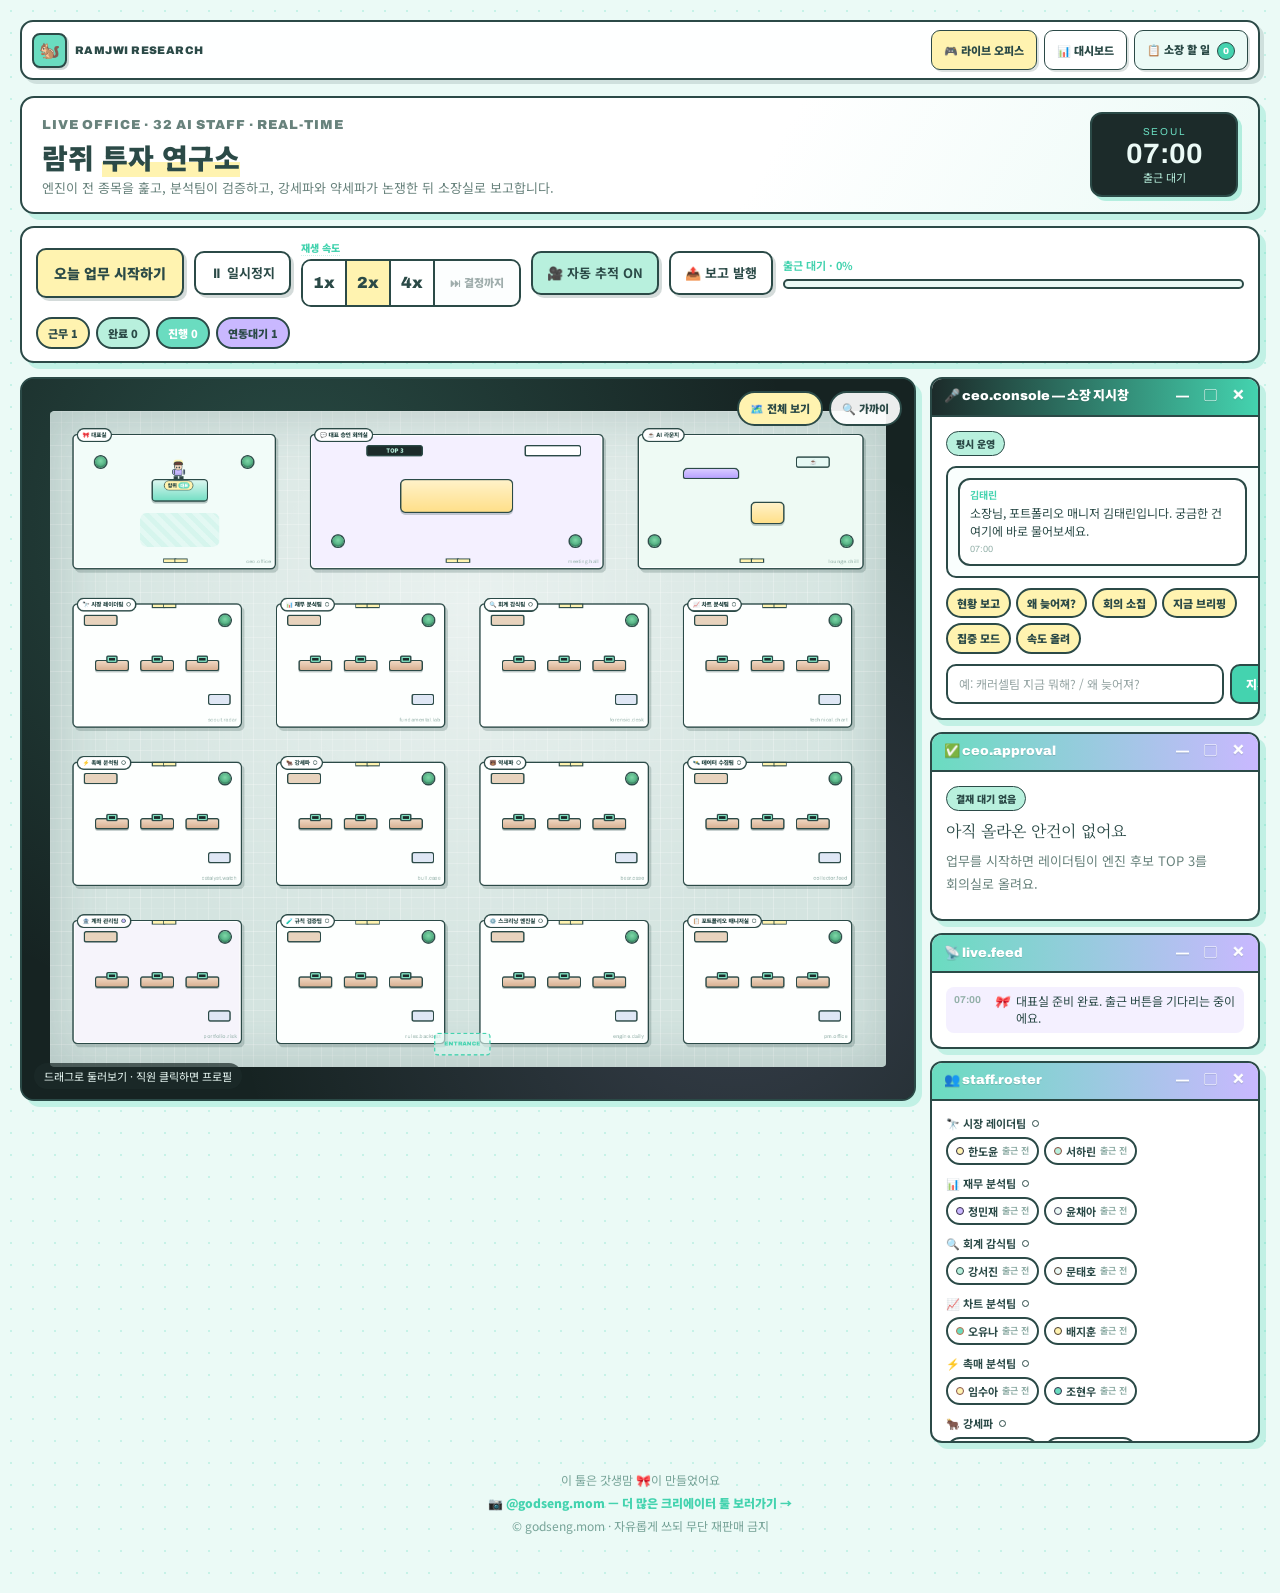
==== commit 82c5d1a0: "연구소 사무실 갱신 2026-09-28" ====
--- a/index.html
+++ b/index.html
@@ -6,5 +6,5 @@
 <link rel="apple-touch-icon" href="./icon-192.png">
 <meta name="robots" content="noindex">
 <script>if("serviceWorker" in navigator){addEventListener("load",()=>navigator.serviceWorker.register("./sw.js"))}</script>
-<meta charSet="utf-8"/><meta name="viewport" content="width=device-width, initial-scale=1"/><link rel="stylesheet" href="./assets/index-DKWCax1T.css" data-rsc-css-href="./assets/index-DKWCax1T.css" data-precedence="vite-rsc/importer-resources"/><link rel="modulepreload" href="./assets/layout-segment-context-DFZtfE1-.js" crossorigin=""/><link rel="modulepreload" href="./assets/rolldown-runtime-S-ySWqyJ.js" crossorigin=""/><link rel="modulepreload" href="./assets/index-DjyeCJOi.js" crossorigin=""/><link rel="modulepreload" href="./assets/framework-CXnKph_e.js" crossorigin=""/><link rel="modulepreload" href="./assets/page-BdRuBeOu.js" crossorigin=""/><title>람쥐 투자 연구소 — 우리만의 리서치 하우스</title><meta name="description" content="시장이 아직 반영하지 않은 변화를 찾는 12개 팀의 개인 투자 리서치 연구소"/><meta property="og:title" content="RAMJWI RESEARCH"/><meta property="og:description" content="AI가 일하고, 대표가 결정하는 회사"/><meta property="og:image" content="/og.png"/><meta property="og:image:width" content="1672"/><meta property="og:image:height" content="935"/><meta property="og:image:alt" content="RAMJWI RESEARCH 픽셀 오피스"/><meta name="twitter:card" content="summary_large_image"/><meta name="twitter:title" content="RAMJWI RESEARCH"/><meta name="twitter:description" content="AI가 일하고, 대표가 결정하는 회사"/><meta name="twitter:image" content="/og.png"/><script>self.__VINEXT_RSC_PARAMS__={}</script><script>self.__VINEXT_RSC_NAV__={"pathname":"/","searchParams":[]}</script><link rel="modulepreload" href="./assets/index-DjyeCJOi.js" />
-</head><body><main class="page-shell"><div class="wrap"><nav class="app-nav" aria-label="AI Company 화면 전환"><div class="brand-chip"><span>🐿️</span><b>RAMJWI RESEARCH</b></div><div class="nav-tabs"><button class="active">🎮 라이브 오피스</button><button class="">📊 대시보드</button><button class="todo-tab ">📋 소장 할 일 <i>0</i></button></div></nav><header class="live-hero"><div><p class="eyebrow">LIVE OFFICE · 32 AI STAFF · REAL-TIME</p><h1>람쥐<!-- --> <em class="highlight">투자 연구소</em></h1><p>엔진이 전 종목을 훑고, 분석팀이 검증하고, 강세파와 약세파가 논쟁한 뒤 소장실로 보고합니다.</p></div><div class="live-clock"><span>SEOUL</span><b>07:00</b><small>출근 대기</small></div></header><section class="live-bar"><button class="btn btn-primary">오늘 업무 시작하기</button><button class="btn btn-ghost">⏸ 일시정지</button><div class="speed-wrap"><span class="speed-label" title="시뮬레이션 전체(걷기·업무·대사)가 함께 빨라져요. 실제 외부 작업 속도와는 무관합니다.">재생 속도</span><div class="speed-group" role="group" aria-label="재생 속도"><button class="" title="말풍선 읽기·화면녹화용">1<!-- -->x</button><button class="on" title="기본">2<!-- -->x</button><button class="" title="결과만 빠르게">4<!-- -->x</button><button class="skip " disabled="" title="소장님이 결재할 일이 생길 때까지 단숨에 건너뜁니다">⏭ 결정까지</button></div></div><button class="btn btn-ghost on">🎥 자동 추적 <!-- -->ON</button><button class="btn btn-ghost publish-btn " title="완료 보고를 Notion에 저장하고 같은 내용을 Discord로 보냅니다">📤 보고 발행</button><div class="live-progress"><span>출근 대기<!-- --> · <!-- -->0<!-- -->%</span><i><b style="width:0%"></b></i></div><div class="live-counts"><span class="lc on-duty">근무 <!-- -->1</span><span class="lc done">완료 <!-- -->0</span><span class="lc working">진행 <!-- -->0</span><span class="lc blocked">연동대기 <!-- -->1</span></div></section><section class="live-grid"><div class="world-frame"><div class="world-viewport"><div class="world-stage" style="width:1332px;height:1044px"><div class="world-floor"></div><div class="rm rm-ceo  " style="left:36px;top:36px;width:324px;height:216px"><span class="rm-head"><b>🎀<!-- --> <!-- -->대표실</b></span><span class="rm-code">ceo.office</span><span class="rm-door" style="left:144px;top:198px"></span><span class="rm-door" style="left:162px;top:198px"></span></div><div class="rm rm-meeting  " style="left:414px;top:36px;width:468px;height:216px"><span class="rm-head"><b>💬<!-- --> <!-- -->대표 승인 회의실</b></span><span class="rm-code">meeting.hall</span><span class="rm-door" style="left:216px;top:198px"></span><span class="rm-door" style="left:234px;top:198px"></span></div><div class="rm rm-lounge  " style="left:936px;top:36px;width:360px;height:216px"><span class="rm-head"><b>☕<!-- --> <!-- -->AI 라운지</b></span><span class="rm-code">lounge.chill</span><span class="rm-door" style="left:162px;top:198px"></span><span class="rm-door" style="left:180px;top:198px"></span></div><div class="rm rm-dept waiting " style="left:36px;top:306px;width:270px;height:198px"><span class="rm-head"><b>🔭<!-- --> <!-- -->시장 레이더팀</b><i class="rm-dot waiting" title="대기"></i></span><span class="rm-code">scout.radar</span><span class="rm-door" style="left:126px;top:0"></span><span class="rm-door" style="left:144px;top:0"></span></div><div class="rm rm-dept waiting " style="left:360px;top:306px;width:270px;height:198px"><span class="rm-head"><b>📊<!-- --> <!-- -->재무 분석팀</b><i class="rm-dot waiting" title="대기"></i></span><span class="rm-code">fundamental.lab</span><span class="rm-door" style="left:126px;top:0"></span><span class="rm-door" style="left:144px;top:0"></span></div><div class="rm rm-dept waiting " style="left:684px;top:306px;width:270px;height:198px"><span class="rm-head"><b>🔍<!-- --> <!-- -->회계 감식팀</b><i class="rm-dot waiting" title="대기"></i></span><span class="rm-code">forensic.desk</span><span class="rm-door" style="left:126px;top:0"></span><span class="rm-door" style="left:144px;top:0"></span></div><div class="rm rm-dept waiting " style="left:1008px;top:306px;width:270px;height:198px"><span class="rm-head"><b>📈<!-- --> <!-- -->차트 분석팀</b><i class="rm-dot waiting" title="대기"></i></span><span class="rm-code">technical.chart</span><span class="rm-door" style="left:126px;top:0"></span><span class="rm-door" style="left:144px;top:0"></span></div><div class="rm rm-dept waiting " style="left:36px;top:558px;width:270px;height:198px"><span class="rm-head"><b>⚡<!-- --> <!-- -->촉매 분석팀</b><i class="rm-dot waiting" title="대기"></i></span><span class="rm-code">catalyst.watch</span><span class="rm-door" style="left:126px;top:0"></span><span class="rm-door" style="left:144px;top:0"></span></div><div class="rm rm-dept waiting " style="left:360px;top:558px;width:270px;height:198px"><span class="rm-head"><b>🐂<!-- --> <!-- -->강세파</b><i class="rm-dot waiting" title="대기"></i></span><span class="rm-code">bull.case</span><span class="rm-door" style="left:126px;top:0"></span><span class="rm-door" style="left:144px;top:0"></span></div><div class="rm rm-dept waiting " style="left:684px;top:558px;width:270px;height:198px"><span class="rm-head"><b>🐻<!-- --> <!-- -->약세파</b><i class="rm-dot waiting" title="대기"></i></span><span class="rm-code">bear.case</span><span class="rm-door" style="left:126px;top:0"></span><span class="rm-door" style="left:144px;top:0"></span></div><div class="rm rm-dept waiting " style="left:1008px;top:558px;width:270px;height:198px"><span class="rm-head"><b>🛰️<!-- --> <!-- -->데이터 수집팀</b><i class="rm-dot waiting" title="대기"></i></span><span class="rm-code">collector.feed</span><span class="rm-door" style="left:126px;top:0"></span><span class="rm-door" style="left:144px;top:0"></span></div><div class="rm rm-dept blocked " style="left:36px;top:810px;width:270px;height:198px"><span class="rm-head"><b>🏦<!-- --> <!-- -->계좌 관리팀</b><i class="rm-dot blocked" title="연동 대기"></i></span><span class="rm-code">portfolio.risk</span><span class="rm-door" style="left:126px;top:0"></span><span class="rm-door" style="left:144px;top:0"></span></div><div class="rm rm-dept waiting " style="left:360px;top:810px;width:270px;height:198px"><span class="rm-head"><b>🧪<!-- --> <!-- -->규칙 검증팀</b><i class="rm-dot waiting" title="대기"></i></span><span class="rm-code">rules.backtest</span><span class="rm-door" style="left:126px;top:0"></span><span class="rm-door" style="left:144px;top:0"></span></div><div class="rm rm-dept waiting " style="left:684px;top:810px;width:270px;height:198px"><span class="rm-head"><b>⚙️<!-- --> <!-- -->스크리닝 엔진실</b><i class="rm-dot waiting" title="대기"></i></span><span class="rm-code">engine.daily</span><span class="rm-door" style="left:126px;top:0"></span><span class="rm-door" style="left:144px;top:0"></span></div><div class="rm rm-dept waiting " style="left:1008px;top:810px;width:270px;height:198px"><span class="rm-head"><b>📋<!-- --> <!-- -->포트폴리오 매니저실</b><i class="rm-dot waiting" title="대기"></i></span><span class="rm-code">pm.office</span><span class="rm-door" style="left:126px;top:0"></span><span class="rm-door" style="left:144px;top:0"></span></div><div class="pr pr-desk" style="left:72px;top:396px;width:54px;height:18px"><i class="pr-monitor"></i></div><div class="pr pr-desk" style="left:144px;top:396px;width:54px;height:18px"><i class="pr-monitor"></i></div><div class="pr pr-desk" style="left:216px;top:396px;width:54px;height:18px"><i class="pr-monitor"></i></div><div class="pr pr-shelf" style="left:54px;top:324px;width:54px;height:18px"></div><div class="pr pr-plant" style="left:270px;top:324px;width:18px;height:18px"></div><div class="pr pr-cabinet" style="left:252px;top:450px;width:36px;height:18px"></div><div class="pr pr-desk" style="left:396px;top:396px;width:54px;height:18px"><i class="pr-monitor"></i></div><div class="pr pr-desk" style="left:468px;top:396px;width:54px;height:18px"><i class="pr-monitor"></i></div><div class="pr pr-desk" style="left:540px;top:396px;width:54px;height:18px"><i class="pr-monitor"></i></div><div class="pr pr-shelf" style="left:378px;top:324px;width:54px;height:18px"></div><div class="pr pr-plant" style="left:594px;top:324px;width:18px;height:18px"></div><div class="pr pr-cabinet" style="left:576px;top:450px;width:36px;height:18px"></div><div class="pr pr-desk" style="left:720px;top:396px;width:54px;height:18px"><i class="pr-monitor"></i></div><div class="pr pr-desk" style="left:792px;top:396px;width:54px;height:18px"><i class="pr-monitor"></i></div><div class="pr pr-desk" style="left:864px;top:396px;width:54px;height:18px"><i class="pr-monitor"></i></div><div class="pr pr-shelf" style="left:702px;top:324px;width:54px;height:18px"></div><div class="pr pr-plant" style="left:918px;top:324px;width:18px;height:18px"></div><div class="pr pr-cabinet" style="left:900px;top:450px;width:36px;height:18px"></div><div class="pr pr-desk" style="left:1044px;top:396px;width:54px;height:18px"><i class="pr-monitor"></i></div><div class="pr pr-desk" style="left:1116px;top:396px;width:54px;height:18px"><i class="pr-monitor"></i></div><div class="pr pr-desk" style="left:1188px;top:396px;width:54px;height:18px"><i class="pr-monitor"></i></div><div class="pr pr-shelf" style="left:1026px;top:324px;width:54px;height:18px"></div><div class="pr pr-plant" style="left:1242px;top:324px;width:18px;height:18px"></div><div class="pr pr-cabinet" style="left:1224px;top:450px;width:36px;height:18px"></div><div class="pr pr-desk" style="left:72px;top:648px;width:54px;height:18px"><i class="pr-monitor"></i></div><div class="pr pr-desk" style="left:144px;top:648px;width:54px;height:18px"><i class="pr-monitor"></i></div><div class="pr pr-desk" style="left:216px;top:648px;width:54px;height:18px"><i class="pr-monitor"></i></div><div class="pr pr-shelf" style="left:54px;top:576px;width:54px;height:18px"></div><div class="pr pr-plant" style="left:270px;top:576px;width:18px;height:18px"></div><div class="pr pr-cabinet" style="left:252px;top:702px;width:36px;height:18px"></div><div class="pr pr-desk" style="left:396px;top:648px;width:54px;height:18px"><i class="pr-monitor"></i></div><div class="pr pr-desk" style="left:468px;top:648px;width:54px;height:18px"><i class="pr-monitor"></i></div><div class="pr pr-desk" style="left:540px;top:648px;width:54px;height:18px"><i class="pr-monitor"></i></div><div class="pr pr-shelf" style="left:378px;top:576px;width:54px;height:18px"></div><div class="pr pr-plant" style="left:594px;top:576px;width:18px;height:18px"></div><div class="pr pr-cabinet" style="left:576px;top:702px;width:36px;height:18px"></div><div class="pr pr-desk" style="left:720px;top:648px;width:54px;height:18px"><i class="pr-monitor"></i></div><div class="pr pr-desk" style="left:792px;top:648px;width:54px;height:18px"><i class="pr-monitor"></i></div><div class="pr pr-desk" style="left:864px;top:648px;width:54px;height:18px"><i class="pr-monitor"></i></div><div class="pr pr-shelf" style="left:702px;top:576px;width:54px;height:18px"></div><div class="pr pr-plant" style="left:918px;top:576px;width:18px;height:18px"></div><div class="pr pr-cabinet" style="left:900px;top:702px;width:36px;height:18px"></div><div class="pr pr-desk" style="left:1044px;top:648px;width:54px;height:18px"><i class="pr-monitor"></i></div><div class="pr pr-desk" style="left:1116px;top:648px;width:54px;height:18px"><i class="pr-monitor"></i></div><div class="pr pr-desk" style="left:1188px;top:648px;width:54px;height:18px"><i class="pr-monitor"></i></div><div class="pr pr-shelf" style="left:1026px;top:576px;width:54px;height:18px"></div><div class="pr pr-plant" style="left:1242px;top:576px;width:18px;height:18px"></div><div class="pr pr-cabinet" style="left:1224px;top:702px;width:36px;height:18px"></div><div class="pr pr-desk" style="left:72px;top:900px;width:54px;height:18px"><i class="pr-monitor"></i></div><div class="pr pr-desk" style="left:144px;top:900px;width:54px;height:18px"><i class="pr-monitor"></i></div><div class="pr pr-desk" style="left:216px;top:900px;width:54px;height:18px"><i class="pr-monitor"></i></div><div class="pr pr-shelf" style="left:54px;top:828px;width:54px;height:18px"></div><div class="pr pr-plant" style="left:270px;top:828px;width:18px;height:18px"></div><div class="pr pr-cabinet" style="left:252px;top:954px;width:36px;height:18px"></div><div class="pr pr-desk" style="left:396px;top:900px;width:54px;height:18px"><i class="pr-monitor"></i></div><div class="pr pr-desk" style="left:468px;top:900px;width:54px;height:18px"><i class="pr-monitor"></i></div><div class="pr pr-desk" style="left:540px;top:900px;width:54px;height:18px"><i class="pr-monitor"></i></div><div class="pr pr-shelf" style="left:378px;top:828px;width:54px;height:18px"></div><div class="pr pr-plant" style="left:594px;top:828px;width:18px;height:18px"></div><div class="pr pr-cabinet" style="left:576px;top:954px;width:36px;height:18px"></div><div class="pr pr-desk" style="left:720px;top:900px;width:54px;height:18px"><i class="pr-monitor"></i></div><div class="pr pr-desk" style="left:792px;top:900px;width:54px;height:18px"><i class="pr-monitor"></i></div><div class="pr pr-desk" style="left:864px;top:900px;width:54px;height:18px"><i class="pr-monitor"></i></div><div class="pr pr-shelf" style="left:702px;top:828px;width:54px;height:18px"></div><div class="pr pr-plant" style="left:918px;top:828px;width:18px;height:18px"></div><div class="pr pr-cabinet" style="left:900px;top:954px;width:36px;height:18px"></div><div class="pr pr-desk" style="left:1044px;top:900px;width:54px;height:18px"><i class="pr-monitor"></i></div><div class="pr pr-desk" style="left:1116px;top:900px;width:54px;height:18px"><i class="pr-monitor"></i></div><div class="pr pr-desk" style="left:1188px;top:900px;width:54px;height:18px"><i class="pr-monitor"></i></div><div class="pr pr-shelf" style="left:1026px;top:828px;width:54px;height:18px"></div><div class="pr pr-plant" style="left:1242px;top:828px;width:18px;height:18px"></div><div class="pr pr-cabinet" style="left:1224px;top:954px;width:36px;height:18px"></div><div class="pr pr-ceo-desk" style="left:162px;top:108px;width:90px;height:36px"></div><div class="pr pr-rug" style="left:144px;top:162px;width:126px;height:54px"></div><div class="pr pr-plant" style="left:72px;top:72px;width:18px;height:18px"></div><div class="pr pr-plant" style="left:306px;top:72px;width:18px;height:18px"></div><div class="pr pr-table" style="left:558px;top:108px;width:180px;height:54px"></div><div class="pr pr-screen" style="left:504px;top:54px;width:90px;height:18px"><span>TOP 3</span></div><div class="pr pr-whiteboard" style="left:756px;top:54px;width:90px;height:18px"></div><div class="pr pr-plant" style="left:450px;top:198px;width:18px;height:18px"></div><div class="pr pr-plant" style="left:828px;top:198px;width:18px;height:18px"></div><div class="pr pr-sofa" style="left:1008px;top:90px;width:90px;height:18px"></div><div class="pr pr-table" style="left:1116px;top:144px;width:54px;height:36px"></div><div class="pr pr-coffee" style="left:1188px;top:72px;width:54px;height:18px"><span>☕</span></div><div class="pr pr-plant" style="left:1260px;top:198px;width:18px;height:18px"></div><div class="pr pr-plant" style="left:954px;top:198px;width:18px;height:18px"></div><div class="entrance-mat" style="left:612px;top:990px;width:90px;height:36px">ENTRANCE</div><div style="--hair:#2f2a3d;--shirt:#fff3b0;--accent:#6adcc0;--skin:#ffdcc4"><span class="ag-bubble"></span><span class="ag-bar"><i></i></span><span class="ag-body"><i class="p-shadow"></i><i class="p-leg l"></i><i class="p-leg r"></i><i class="p-torso"></i><i class="p-arm l"></i><i class="p-arm r"></i><i class="p-head"><b class="p-eye l"></b><b class="p-eye r"></b></i><i class="p-hair"></i></span><span class="ag-tag">한도윤<em>팀장</em></span></div><div style="--hair:#8a4a3c;--shirt:#b8f0dd;--accent:#c9b8ff;--skin:#f7cdae"><span class="ag-bubble"></span><span class="ag-bar"><i></i></span><span class="ag-body"><i class="p-shadow"></i><i class="p-leg l"></i><i class="p-leg r"></i><i class="p-torso"></i><i class="p-arm l"></i><i class="p-arm r"></i><i class="p-head"><b class="p-eye l"></b><b class="p-eye r"></b></i><i class="p-hair"></i></span><span class="ag-tag">서하린</span></div><div style="--hair:#372b4a;--shirt:#c9b8ff;--accent:#c9b8ff;--skin:#ffe3cf"><span class="ag-bubble"></span><span class="ag-bar"><i></i></span><span class="ag-body"><i class="p-shadow"></i><i class="p-leg l"></i><i class="p-leg r"></i><i class="p-torso"></i><i class="p-arm l"></i><i class="p-arm r"></i><i class="p-head"><b class="p-eye l"></b><b class="p-eye r"></b></i><i class="p-hair"></i></span><span class="ag-tag">정민재<em>팀장</em></span></div><div style="--hair:#3c3a4f;--shirt:#ebfaf6;--accent:#fff3b0;--skin:#eec39f"><span class="ag-bubble"></span><span class="ag-bar"><i></i></span><span class="ag-body"><i class="p-shadow"></i><i class="p-leg l"></i><i class="p-leg r"></i><i class="p-torso"></i><i class="p-arm l"></i><i class="p-arm r"></i><i class="p-head"><b class="p-eye l"></b><b class="p-eye r"></b></i><i class="p-hair"></i></span><span class="ag-tag">윤채아</span></div><div style="--hair:#2d4b46;--shirt:#b8f0dd;--accent:#b8f0dd;--skin:#ffdcc4"><span class="ag-bubble"></span><span class="ag-bar"><i></i></span><span class="ag-body"><i class="p-shadow"></i><i class="p-leg l"></i><i class="p-leg r"></i><i class="p-torso"></i><i class="p-arm l"></i><i class="p-arm r"></i><i class="p-head"><b class="p-eye l"></b><b class="p-eye r"></b></i><i class="p-hair"></i></span><span class="ag-tag">강서진<em>팀장</em></span></div><div style="--hair:#463227;--shirt:#ebfaf6;--accent:#c9b8ff;--skin:#f7cdae"><span class="ag-bubble"></span><span class="ag-bar"><i></i></span><span class="ag-body"><i class="p-shadow"></i><i class="p-leg l"></i><i class="p-leg r"></i><i class="p-torso"></i><i class="p-arm l"></i><i class="p-arm r"></i><i class="p-head"><b class="p-eye l"></b><b class="p-eye r"></b></i><i class="p-hair"></i></span><span class="ag-tag">문태호</span></div><div style="--hair:#c26e4b;--shirt:#6adcc0;--accent:#fff3b0;--skin:#ffe3cf"><span class="ag-bubble"></span><span class="ag-bar"><i></i></span><span class="ag-body"><i class="p-shadow"></i><i class="p-leg l"></i><i class="p-leg r"></i><i class="p-torso"></i><i class="p-arm l"></i><i class="p-arm r"></i><i class="p-head"><b class="p-eye l"></b><b class="p-eye r"></b></i><i class="p-hair"></i></span><span class="ag-tag">오유나<em>팀장</em></span></div><div style="--hair:#4a3a2a;--shirt:#fff3b0;--accent:#b8f0dd;--skin:#eec39f"><span class="ag-bubble"></span><span class="ag-bar"><i></i></span><span class="ag-body"><i class="p-shadow"></i><i class="p-leg l"></i><i class="p-leg r"></i><i class="p-torso"></i><i class="p-arm l"></i><i class="p-arm r"></i><i class="p-head"><b class="p-eye l"></b><b class="p-eye r"></b></i><i class="p-hair"></i></span><span class="ag-tag">배지훈</span></div><div style="--hair:#8b534a;--shirt:#fff3b0;--accent:#6adcc0;--skin:#ffdcc4"><span class="ag-bubble"></span><span class="ag-bar"><i></i></span><span class="ag-body"><i class="p-shadow"></i><i class="p-leg l"></i><i class="p-leg r"></i><i class="p-torso"></i><i class="p-arm l"></i><i class="p-arm r"></i><i class="p-head"><b class="p-eye l"></b><b class="p-eye r"></b></i><i class="p-hair"></i></span><span class="ag-tag">임수아<em>팀장</em></span></div><div style="--hair:#33304a;--shirt:#6adcc0;--accent:#b8f0dd;--skin:#f7cdae"><span class="ag-bubble"></span><span class="ag-bar"><i></i></span><span class="ag-body"><i class="p-shadow"></i><i class="p-leg l"></i><i class="p-leg r"></i><i class="p-torso"></i><i class="p-arm l"></i><i class="p-arm r"></i><i class="p-head"><b class="p-eye l"></b><b class="p-eye r"></b></i><i class="p-hair"></i></span><span class="ag-tag">조현우</span></div><div style="--hair:#5d3a2c;--shirt:#fff3b0;--accent:#6adcc0;--skin:#ffe3cf"><span class="ag-bubble"></span><span class="ag-bar"><i></i></span><span class="ag-body"><i class="p-shadow"></i><i class="p-leg l"></i><i class="p-leg r"></i><i class="p-torso"></i><i class="p-arm l"></i><i class="p-arm r"></i><i class="p-head"><b class="p-eye l"></b><b class="p-eye r"></b></i><i class="p-hair"></i></span><span class="ag-tag">황보겸<em>팀장</em></span></div><div style="--hair:#4a6f66;--shirt:#c9b8ff;--accent:#fff3b0;--skin:#eec39f"><span class="ag-bubble"></span><span class="ag-bar"><i></i></span><span class="ag-body"><i class="p-shadow"></i><i class="p-leg l"></i><i class="p-leg r"></i><i class="p-torso"></i><i class="p-arm l"></i><i class="p-arm r"></i><i class="p-head"><b class="p-eye l"></b><b class="p-eye r"></b></i><i class="p-hair"></i></span><span class="ag-tag">나은솔</span></div><div style="--hair:#2c2638;--shirt:#c9b8ff;--accent:#c9b8ff;--skin:#ffdcc4"><span class="ag-bubble"></span><span class="ag-bar"><i></i></span><span class="ag-body"><i class="p-shadow"></i><i class="p-leg l"></i><i class="p-leg r"></i><i class="p-torso"></i><i class="p-arm l"></i><i class="p-arm r"></i><i class="p-head"><b class="p-eye l"></b><b class="p-eye r"></b></i><i class="p-hair"></i></span><span class="ag-tag">차은비<em>팀장</em></span></div><div style="--hair:#274a44;--shirt:#ebfaf6;--accent:#b8f0dd;--skin:#f7cdae"><span class="ag-bubble"></span><span class="ag-bar"><i></i></span><span class="ag-body"><i class="p-shadow"></i><i class="p-leg l"></i><i class="p-leg r"></i><i class="p-torso"></i><i class="p-arm l"></i><i class="p-arm r"></i><i class="p-head"><b class="p-eye l"></b><b class="p-eye r"></b></i><i class="p-hair"></i></span><span class="ag-tag">탁민규</span></div><div style="--hair:#563a32;--shirt:#b8f0dd;--accent:#b8f0dd;--skin:#ffe3cf"><span class="ag-bubble"></span><span class="ag-bar"><i></i></span><span class="ag-body"><i class="p-shadow"></i><i class="p-leg l"></i><i class="p-leg r"></i><i class="p-torso"></i><i class="p-arm l"></i><i class="p-arm r"></i><i class="p-head"><b class="p-eye l"></b><b class="p-eye r"></b></i><i class="p-hair"></i></span><span class="ag-tag">백서우<em>팀장</em></span></div><div style="--hair:#2d4543;--shirt:#c9b8ff;--accent:#fff3b0;--skin:#eec39f"><span class="ag-bubble"></span><span class="ag-bar"><i></i></span><span class="ag-body"><i class="p-shadow"></i><i class="p-leg l"></i><i class="p-leg r"></i><i class="p-torso"></i><i class="p-arm l"></i><i class="p-arm r"></i><i class="p-head"><b class="p-eye l"></b><b class="p-eye r"></b></i><i class="p-hair"></i></span><span class="ag-tag">진아름</span></div><div style="--hair:#313b56;--shirt:#fff3b0;--accent:#fff3b0;--skin:#ffdcc4"><span class="ag-bubble"></span><span class="ag-bar"><i></i></span><span class="ag-body"><i class="p-shadow"></i><i class="p-leg l"></i><i class="p-leg r"></i><i class="p-torso"></i><i class="p-arm l"></i><i class="p-arm r"></i><i class="p-head"><b class="p-eye l"></b><b class="p-eye r"></b></i><i class="p-hair"></i></span><span class="ag-tag">우지안<em>팀장</em></span></div><div style="--hair:#4b3b2c;--shirt:#b8f0dd;--accent:#c9b8ff;--skin:#f7cdae"><span class="ag-bubble"></span><span class="ag-bar"><i></i></span><span class="ag-body"><i class="p-shadow"></i><i class="p-leg l"></i><i class="p-leg r"></i><i class="p-torso"></i><i class="p-arm l"></i><i class="p-arm r"></i><i class="p-head"><b class="p-eye l"></b><b class="p-eye r"></b></i><i class="p-hair"></i></span><span class="ag-tag">모하준</span></div><div style="--hair:#689086;--shirt:#6adcc0;--accent:#6adcc0;--skin:#ffe3cf"><span class="ag-bubble"></span><span class="ag-bar"><i></i></span><span class="ag-body"><i class="p-shadow"></i><i class="p-leg l"></i><i class="p-leg r"></i><i class="p-torso"></i><i class="p-arm l"></i><i class="p-arm r"></i><i class="p-head"><b class="p-eye l"></b><b class="p-eye r"></b></i><i class="p-hair"></i></span><span class="ag-tag">석하람<em>팀장</em></span></div><div style="--hair:#2e3a4a;--shirt:#ebfaf6;--accent:#b8f0dd;--skin:#eec39f"><span class="ag-bubble"></span><span class="ag-bar"><i></i></span><span class="ag-body"><i class="p-shadow"></i><i class="p-leg l"></i><i class="p-leg r"></i><i class="p-torso"></i><i class="p-arm l"></i><i class="p-arm r"></i><i class="p-head"><b class="p-eye l"></b><b class="p-eye r"></b></i><i class="p-hair"></i></span><span class="ag-tag">편도영</span></div><div style="--hair:#3b3b49;--shirt:#b8f0dd;--accent:#b8f0dd;--skin:#ffdcc4"><span class="ag-bubble"></span><span class="ag-bar"><i></i></span><span class="ag-body"><i class="p-shadow"></i><i class="p-leg l"></i><i class="p-leg r"></i><i class="p-torso"></i><i class="p-arm l"></i><i class="p-arm r"></i><i class="p-head"><b class="p-eye l"></b><b class="p-eye r"></b></i><i class="p-hair"></i></span><span class="ag-tag">류시온<em>팀장</em></span></div><div style="--hair:#305754;--shirt:#fff3b0;--accent:#6adcc0;--skin:#f7cdae"><span class="ag-bubble"></span><span class="ag-bar"><i></i></span><span class="ag-body"><i class="p-shadow"></i><i class="p-leg l"></i><i class="p-leg r"></i><i class="p-torso"></i><i class="p-arm l"></i><i class="p-arm r"></i><i class="p-head"><b class="p-eye l"></b><b class="p-eye r"></b></i><i class="p-hair"></i></span><span class="ag-tag">주예린</span></div><div style="--hair:#7a453c;--shirt:#c9b8ff;--accent:#c9b8ff;--skin:#ffe3cf"><span class="ag-bubble"></span><span class="ag-bar"><i></i></span><span class="ag-body"><i class="p-shadow"></i><i class="p-leg l"></i><i class="p-leg r"></i><i class="p-torso"></i><i class="p-arm l"></i><i class="p-arm r"></i><i class="p-head"><b class="p-eye l"></b><b class="p-eye r"></b></i><i class="p-hair"></i></span><span class="ag-tag">김태린<em>팀장</em></span></div><div style="--hair:#334a3a;--shirt:#ebfaf6;--accent:#fff3b0;--skin:#eec39f"><span class="ag-bubble"></span><span class="ag-bar"><i></i></span><span class="ag-body"><i class="p-shadow"></i><i class="p-leg l"></i><i class="p-leg r"></i><i class="p-torso"></i><i class="p-arm l"></i><i class="p-arm r"></i><i class="p-head"><b class="p-eye l"></b><b class="p-eye r"></b></i><i class="p-hair"></i></span><span class="ag-tag">홍서연</span></div><div style="--hair:#6b3d34;--shirt:#c9b8ff;--accent:#fff3b0;--skin:#ffdcc4"><span class="ag-bubble"></span><span class="ag-bar"><i></i></span><span class="ag-body"><i class="p-shadow"></i><i class="p-leg l"></i><i class="p-leg r"></i><i class="p-torso"></i><i class="p-arm l"></i><i class="p-arm r"></i><i class="p-head"><b class="p-eye l"></b><b class="p-eye r"></b></i><i class="p-hair"></i></span><span class="ag-tag">람쥐<em>대표</em></span></div></div><div class="world-hud"><button class="on">🗺️ 전체 보기</button><button class="">🔍 가까이</button></div><div class="world-hint">드래그로 둘러보기 · 직원 클릭하면 프로필</div></div></div><aside class="live-rail"><section class="win rail-card console-card" id="ceo-console"><div class="win-bar"><span>🎤 ceo.console — 소장 지시창</span><span class="window-controls">—　▢　✕</span></div><div class="win-body console-body"><div class="console-status"><span class="mini-badge mint">평시 운영</span></div><div class="console-log"><div class="console-line staff"><b>김태린</b><p>소장님, 포트폴리오 매니저 김태린입니다. 궁금한 건 여기에 바로 물어보세요.</p><small>07:00</small></div></div><div class="console-quick"><button>현황 보고</button><button>왜 늦어져?</button><button>회의 소집</button><button>지금 브리핑</button><button>집중 모드</button><button>속도 올려</button></div><form class="console-input"><input placeholder="예: 캐러셀팀 지금 뭐해? / 왜 늦어져?" aria-label="소장 지시 입력" value=""/><button type="submit">지시</button></form></div></section><section class="win rail-card" id="ceo-approval"><div class="win-bar"><span>✅ ceo.approval</span><span class="window-controls">—　▢　✕</span></div><div class="win-body approval-body "><div class="approval-top"><span class="mini-badge mint">결재 대기 없음</span></div><h3>아직 올라온 안건이 없어요</h3><p>업무를 시작하면 레이더팀이 엔진 후보 TOP 3를 회의실로 올려요.</p></div></section><section class="win rail-card feed-card"><div class="win-bar"><span>📡 live.feed</span><span class="window-controls">—　▢　✕</span></div><div class="win-body feed-body"><ul class="feed-list"><li class="lav"><b>07:00</b><i>🎀</i><span>대표실 준비 완료. 출근 버튼을 기다리는 중이에요.</span></li></ul></div></section><section class="win rail-card"><div class="win-bar"><span>👥 staff.roster</span><span class="window-controls">—　▢　✕</span></div><div class="win-body roster-body"><div class="roster-dept"><p><b>🔭<!-- --> <!-- -->시장 레이더팀</b><i class="rm-dot waiting"></i></p><div class="roster-chips"><button class="roster-chip "><i style="background:#fff3b0;border-color:#2f2a3d"></i>한도윤<small>출근 전</small></button><button class="roster-chip "><i style="background:#b8f0dd;border-color:#8a4a3c"></i>서하린<small>출근 전</small></button></div></div><div class="roster-dept"><p><b>📊<!-- --> <!-- -->재무 분석팀</b><i class="rm-dot waiting"></i></p><div class="roster-chips"><button class="roster-chip "><i style="background:#c9b8ff;border-color:#372b4a"></i>정민재<small>출근 전</small></button><button class="roster-chip "><i style="background:#ebfaf6;border-color:#3c3a4f"></i>윤채아<small>출근 전</small></button></div></div><div class="roster-dept"><p><b>🔍<!-- --> <!-- -->회계 감식팀</b><i class="rm-dot waiting"></i></p><div class="roster-chips"><button class="roster-chip "><i style="background:#b8f0dd;border-color:#2d4b46"></i>강서진<small>출근 전</small></button><button class="roster-chip "><i style="background:#ebfaf6;border-color:#463227"></i>문태호<small>출근 전</small></button></div></div><div class="roster-dept"><p><b>📈<!-- --> <!-- -->차트 분석팀</b><i class="rm-dot waiting"></i></p><div class="roster-chips"><button class="roster-chip "><i style="background:#6adcc0;border-color:#c26e4b"></i>오유나<small>출근 전</small></button><button class="roster-chip "><i style="background:#fff3b0;border-color:#4a3a2a"></i>배지훈<small>출근 전</small></button></div></div><div class="roster-dept"><p><b>⚡<!-- --> <!-- -->촉매 분석팀</b><i class="rm-dot waiting"></i></p><div class="roster-chips"><button class="roster-chip "><i style="background:#fff3b0;border-color:#8b534a"></i>임수아<small>출근 전</small></button><button class="roster-chip "><i style="background:#6adcc0;border-color:#33304a"></i>조현우<small>출근 전</small></button></div></div><div class="roster-dept"><p><b>🐂<!-- --> <!-- -->강세파</b><i class="rm-dot waiting"></i></p><div class="roster-chips"><button class="roster-chip "><i style="background:#fff3b0;border-color:#5d3a2c"></i>황보겸<small>출근 전</small></button><button class="roster-chip "><i style="background:#c9b8ff;border-color:#4a6f66"></i>나은솔<small>출근 전</small></button></div></div><div class="roster-dept"><p><b>🐻<!-- --> <!-- -->약세파</b><i class="rm-dot waiting"></i></p><div class="roster-chips"><button class="roster-chip "><i style="background:#c9b8ff;border-color:#2c2638"></i>차은비<small>출근 전</small></button><button class="roster-chip "><i style="background:#ebfaf6;border-color:#274a44"></i>탁민규<small>출근 전</small></button></div></div><div class="roster-dept"><p><b>🛰️<!-- --> <!-- -->데이터 수집팀</b><i class="rm-dot waiting"></i></p><div class="roster-chips"><button class="roster-chip "><i style="background:#b8f0dd;border-color:#563a32"></i>백서우<small>출근 전</small></button><button class="roster-chip "><i style="background:#c9b8ff;border-color:#2d4543"></i>진아름<small>출근 전</small></button></div></div><div class="roster-dept"><p><b>🏦<!-- --> <!-- -->계좌 관리팀</b><i class="rm-dot blocked"></i></p><div class="roster-chips"><button class="roster-chip "><i style="background:#fff3b0;border-color:#313b56"></i>우지안<small>출근 전</small></button><button class="roster-chip "><i style="background:#b8f0dd;border-color:#4b3b2c"></i>모하준<small>출근 전</small></button></div></div><div class="roster-dept"><p><b>🧪<!-- --> <!-- -->규칙 검증팀</b><i class="rm-dot waiting"></i></p><div class="roster-chips"><button class="roster-chip "><i style="background:#6adcc0;border-color:#689086"></i>석하람<small>출근 전</small></button><button class="roster-chip "><i style="background:#ebfaf6;border-color:#2e3a4a"></i>편도영<small>출근 전</small></button></div></div><div class="roster-dept"><p><b>⚙️<!-- --> <!-- -->스크리닝 엔진실</b><i class="rm-dot waiting"></i></p><div class="roster-chips"><button class="roster-chip "><i style="background:#b8f0dd;border-color:#3b3b49"></i>류시온<small>출근 전</small></button><button class="roster-chip "><i style="background:#fff3b0;border-color:#305754"></i>주예린<small>출근 전</small></button></div></div><div class="roster-dept"><p><b>📋<!-- --> <!-- -->포트폴리오 매니저실</b><i class="rm-dot waiting"></i></p><div class="roster-chips"><button class="roster-chip "><i style="background:#c9b8ff;border-color:#7a453c"></i>김태린<small>출근 전</small></button><button class="roster-chip "><i style="background:#ebfaf6;border-color:#334a3a"></i>홍서연<small>출근 전</small></button></div></div></div></section></aside></section><footer>이 툴은 갓생맘 🎀이 만들었어요<br/><a href="https://www.instagram.com/godseng.mom/" target="_blank" rel="noreferrer">📷 @godseng.mom — 더 많은 크리에이터 툴 보러가기 →</a><br/>© godseng.mom · 자유롭게 쓰되 무단 재판매 금지</footer></div><div class="toast " role="status"></div></main><script id="_R_">import("./assets/index-DjyeCJOi.js")</script></body></html><script>self.__VINEXT_RSC_CHUNKS__=self.__VINEXT_RSC_CHUNKS__||[];self.__VINEXT_RSC_CHUNKS__.push("2:I[\"8c0f216c4604\",[],\"Children\",1]\n3:I[\"15c18cfaeeff\",[],\"LayoutSegmentProvider\",1]\n4:I[\"8c0f216c4604\",[],\"Slot\",1]\n5:I[\"593f344dc510\",[],\"RedirectBoundary\",1]\n:HL[\"./assets/index-DKWCax1T.css\",\"style\"]\n")</script><script>self.__VINEXT_RSC_CHUNKS__=self.__VINEXT_RSC_CHUNKS__||[];self.__VINEXT_RSC_CHUNKS__.push("0:{\"__route\":\"route:/\",\"__interceptionContext\":null,\"__layoutIds\":[\"layout:/\"],\"__rootLayout\":\"/\",\"page:/\":\"$L1\",\"layout:/\":[[[[\"$\",\"link\",\"css:./assets/index-DKWCax1T.css\",{\"rel\":\"stylesheet\",\"precedence\":\"vite-rsc/importer-resources\",\"href\":\"./assets/index-DKWCax1T.css\",\"data-rsc-css-href\":\"./assets/index-DKWCax1T.css\"}],\"$undefined\"],[\"$\",\"html\",null,{\"lang\":\"ko\",\"children\":[\"$\",\"body\",null,{\"children\":[\"$\",\"$L2\",null,{}]}]}]],null],\"route:/\":[[[\"$\",\"meta\",null,{\"charSet\":\"utf-8\"}],[[\"$\",\"title\",\"0\",{\"children\":\"람쥐 투자 연구소 — 우리만의 리서치 하우스\"}],[\"$\",\"meta\",\"1\",{\"name\":\"description\",\"content\":\"시장이 아직 반영하지 않은 변화를 찾는 12개 팀의 개인 투자 리서치 연구소\"}],[\"$\",\"meta\",\"2\",{\"property\":\"og:title\",\"content\":\"RAMJWI RESEARCH\"}],[\"$\",\"meta\",\"3\",{\"property\":\"og:description\",\"content\":\"AI가 일하고, 대표가 결정하는 회사\"}],[\"$\",\"meta\",\"4\",{\"property\":\"og:image\",\"content\":\"/og.png\"}],[\"$\",\"meta\",\"5\",{\"property\":\"og:image:width\",\"content\":\"1672\"}],[\"$\",\"meta\",\"6\",{\"property\":\"og:image:height\",\"content\":\"935\"}],[\"$\",\"meta\",\"7\",{\"property\":\"og:image:alt\",\"content\":\"RAMJWI RESEARCH 픽셀 오피스\"}],[\"$\",\"meta\",\"8\",{\"name\":\"twitter:card\",\"content\":\"summary_large_image\"}],[\"$\",\"meta\",\"9\",{\"name\":\"twitter:title\",\"content\":\"RAMJWI RESEARCH\"}],[\"$\",\"meta\",\"10\",{\"name\":\"twitter:description\",\"content\":\"AI가 일하고, 대표가 결정하는 회사\"}],[\"$\",\"meta\",\"11\",{\"name\":\"twitter:image\",\"content\":\"/og.png\"}]],[[\"$\",\"meta\",\"0\",{\"name\":\"viewport\",\"content\":\"width=device-width, initial-scale=1\"}]]],[\"$\",\"$L3\",null,{\"segmentMap\":{\"children\":[]},\"children\":[\"$\",\"$L4\",null,{\"id\":\"layout:/\",\"parallelSlots\":\"$undefined\",\"children\":[\"$\",\"$L5\",null,{\"children\":[\"$\",\"$L3\",null,{\"segmentMap\":{\"children\":[]},\"children\":[\"$\",\"$L4\",null,{\"id\":\"page:/\"}]}]}]}]}]],\"__layoutFlags\":{\"layout:/\":\"s\"},\"__artifactCompatibility\":{\"schemaVersion\":1,\"graphVersion\":\"app-route-graph:4uhn5s1wvoptc\",\"deploymentVersion\":\"d25cea98-4f7a-4c6a-8627-993f3bc77e1f\",\"appElementsSchemaVersion\":1,\"rscPayloadSchemaVersion\":1,\"rootBoundaryId\":\"/\",\"renderEpoch\":null}}\n")</script><script>self.__VINEXT_RSC_CHUNKS__=self.__VINEXT_RSC_CHUNKS__||[];self.__VINEXT_RSC_CHUNKS__.push("6:I[\"6efdf509a785\",[],\"default\",1]\n1:[\"$\",\"$L6\",null,{\"params\":\"$@7\",\"searchParams\":\"$@8\"}]\n")</script><script>self.__VINEXT_RSC_CHUNKS__=self.__VINEXT_RSC_CHUNKS__||[];self.__VINEXT_RSC_CHUNKS__.push("7:{}\n8:{}\n")</script><script>self.__VINEXT_RSC_DONE__=true</script>+<meta charSet="utf-8"/><meta name="viewport" content="width=device-width, initial-scale=1"/><link rel="stylesheet" href="./assets/index-DKWCax1T.css" data-rsc-css-href="./assets/index-DKWCax1T.css" data-precedence="vite-rsc/importer-resources"/><link rel="modulepreload" href="./assets/layout-segment-context-BiEmEApF.js" crossorigin=""/><link rel="modulepreload" href="./assets/rolldown-runtime-S-ySWqyJ.js" crossorigin=""/><link rel="modulepreload" href="./assets/index-CXYjz0Yc.js" crossorigin=""/><link rel="modulepreload" href="./assets/framework-CXnKph_e.js" crossorigin=""/><link rel="modulepreload" href="./assets/page-lPcEuyZd.js" crossorigin=""/><title>람쥐 투자 연구소 — 우리만의 리서치 하우스</title><meta name="description" content="시장이 아직 반영하지 않은 변화를 찾는 12개 팀의 개인 투자 리서치 연구소"/><meta property="og:title" content="RAMJWI RESEARCH"/><meta property="og:description" content="AI가 일하고, 대표가 결정하는 회사"/><meta property="og:image" content="/og.png"/><meta property="og:image:width" content="1672"/><meta property="og:image:height" content="935"/><meta property="og:image:alt" content="RAMJWI RESEARCH 픽셀 오피스"/><meta name="twitter:card" content="summary_large_image"/><meta name="twitter:title" content="RAMJWI RESEARCH"/><meta name="twitter:description" content="AI가 일하고, 대표가 결정하는 회사"/><meta name="twitter:image" content="/og.png"/><script>self.__VINEXT_RSC_PARAMS__={}</script><script>self.__VINEXT_RSC_NAV__={"pathname":"/","searchParams":[]}</script><link rel="modulepreload" href="./assets/index-CXYjz0Yc.js" />
+</head><body><main class="page-shell"><div class="wrap"><nav class="app-nav" aria-label="AI Company 화면 전환"><div class="brand-chip"><span>🐿️</span><b>RAMJWI RESEARCH</b></div><div class="nav-tabs"><button class="active">🎮 라이브 오피스</button><button class="">📊 대시보드</button><button class="todo-tab ">📋 소장 할 일 <i>0</i></button></div></nav><header class="live-hero"><div><p class="eyebrow">LIVE OFFICE · 32 AI STAFF · REAL-TIME</p><h1>람쥐<!-- --> <em class="highlight">투자 연구소</em></h1><p>엔진이 전 종목을 훑고, 분석팀이 검증하고, 강세파와 약세파가 논쟁한 뒤 소장실로 보고합니다.</p></div><div class="live-clock"><span>SEOUL</span><b>07:00</b><small>출근 대기</small></div></header><section class="live-bar"><button class="btn btn-primary">오늘 업무 시작하기</button><button class="btn btn-ghost">⏸ 일시정지</button><div class="speed-wrap"><span class="speed-label" title="시뮬레이션 전체(걷기·업무·대사)가 함께 빨라져요. 실제 외부 작업 속도와는 무관합니다.">재생 속도</span><div class="speed-group" role="group" aria-label="재생 속도"><button class="" title="말풍선 읽기·화면녹화용">1<!-- -->x</button><button class="on" title="기본">2<!-- -->x</button><button class="" title="결과만 빠르게">4<!-- -->x</button><button class="skip " disabled="" title="소장님이 결재할 일이 생길 때까지 단숨에 건너뜁니다">⏭ 결정까지</button></div></div><button class="btn btn-ghost on">🎥 자동 추적 <!-- -->ON</button><button class="btn btn-ghost publish-btn " title="완료 보고를 Notion에 저장하고 같은 내용을 Discord로 보냅니다">📤 보고 발행</button><div class="live-progress"><span>출근 대기<!-- --> · <!-- -->0<!-- -->%</span><i><b style="width:0%"></b></i></div><div class="live-counts"><span class="lc on-duty">근무 <!-- -->1</span><span class="lc done">완료 <!-- -->0</span><span class="lc working">진행 <!-- -->0</span><span class="lc blocked">연동대기 <!-- -->1</span></div></section><section class="live-grid"><div class="world-frame"><div class="world-viewport"><div class="world-stage" style="width:1332px;height:1044px"><div class="world-floor"></div><div class="rm rm-ceo  " style="left:36px;top:36px;width:324px;height:216px"><span class="rm-head"><b>🎀<!-- --> <!-- -->대표실</b></span><span class="rm-code">ceo.office</span><span class="rm-door" style="left:144px;top:198px"></span><span class="rm-door" style="left:162px;top:198px"></span></div><div class="rm rm-meeting  " style="left:414px;top:36px;width:468px;height:216px"><span class="rm-head"><b>💬<!-- --> <!-- -->대표 승인 회의실</b></span><span class="rm-code">meeting.hall</span><span class="rm-door" style="left:216px;top:198px"></span><span class="rm-door" style="left:234px;top:198px"></span></div><div class="rm rm-lounge  " style="left:936px;top:36px;width:360px;height:216px"><span class="rm-head"><b>☕<!-- --> <!-- -->AI 라운지</b></span><span class="rm-code">lounge.chill</span><span class="rm-door" style="left:162px;top:198px"></span><span class="rm-door" style="left:180px;top:198px"></span></div><div class="rm rm-dept waiting " style="left:36px;top:306px;width:270px;height:198px"><span class="rm-head"><b>🔭<!-- --> <!-- -->시장 레이더팀</b><i class="rm-dot waiting" title="대기"></i></span><span class="rm-code">scout.radar</span><span class="rm-door" style="left:126px;top:0"></span><span class="rm-door" style="left:144px;top:0"></span></div><div class="rm rm-dept waiting " style="left:360px;top:306px;width:270px;height:198px"><span class="rm-head"><b>📊<!-- --> <!-- -->재무 분석팀</b><i class="rm-dot waiting" title="대기"></i></span><span class="rm-code">fundamental.lab</span><span class="rm-door" style="left:126px;top:0"></span><span class="rm-door" style="left:144px;top:0"></span></div><div class="rm rm-dept waiting " style="left:684px;top:306px;width:270px;height:198px"><span class="rm-head"><b>🔍<!-- --> <!-- -->회계 감식팀</b><i class="rm-dot waiting" title="대기"></i></span><span class="rm-code">forensic.desk</span><span class="rm-door" style="left:126px;top:0"></span><span class="rm-door" style="left:144px;top:0"></span></div><div class="rm rm-dept waiting " style="left:1008px;top:306px;width:270px;height:198px"><span class="rm-head"><b>📈<!-- --> <!-- -->차트 분석팀</b><i class="rm-dot waiting" title="대기"></i></span><span class="rm-code">technical.chart</span><span class="rm-door" style="left:126px;top:0"></span><span class="rm-door" style="left:144px;top:0"></span></div><div class="rm rm-dept waiting " style="left:36px;top:558px;width:270px;height:198px"><span class="rm-head"><b>⚡<!-- --> <!-- -->촉매 분석팀</b><i class="rm-dot waiting" title="대기"></i></span><span class="rm-code">catalyst.watch</span><span class="rm-door" style="left:126px;top:0"></span><span class="rm-door" style="left:144px;top:0"></span></div><div class="rm rm-dept waiting " style="left:360px;top:558px;width:270px;height:198px"><span class="rm-head"><b>🐂<!-- --> <!-- -->강세파</b><i class="rm-dot waiting" title="대기"></i></span><span class="rm-code">bull.case</span><span class="rm-door" style="left:126px;top:0"></span><span class="rm-door" style="left:144px;top:0"></span></div><div class="rm rm-dept waiting " style="left:684px;top:558px;width:270px;height:198px"><span class="rm-head"><b>🐻<!-- --> <!-- -->약세파</b><i class="rm-dot waiting" title="대기"></i></span><span class="rm-code">bear.case</span><span class="rm-door" style="left:126px;top:0"></span><span class="rm-door" style="left:144px;top:0"></span></div><div class="rm rm-dept waiting " style="left:1008px;top:558px;width:270px;height:198px"><span class="rm-head"><b>🛰️<!-- --> <!-- -->데이터 수집팀</b><i class="rm-dot waiting" title="대기"></i></span><span class="rm-code">collector.feed</span><span class="rm-door" style="left:126px;top:0"></span><span class="rm-door" style="left:144px;top:0"></span></div><div class="rm rm-dept blocked " style="left:36px;top:810px;width:270px;height:198px"><span class="rm-head"><b>🏦<!-- --> <!-- -->계좌 관리팀</b><i class="rm-dot blocked" title="연동 대기"></i></span><span class="rm-code">portfolio.risk</span><span class="rm-door" style="left:126px;top:0"></span><span class="rm-door" style="left:144px;top:0"></span></div><div class="rm rm-dept waiting " style="left:360px;top:810px;width:270px;height:198px"><span class="rm-head"><b>🧪<!-- --> <!-- -->규칙 검증팀</b><i class="rm-dot waiting" title="대기"></i></span><span class="rm-code">rules.backtest</span><span class="rm-door" style="left:126px;top:0"></span><span class="rm-door" style="left:144px;top:0"></span></div><div class="rm rm-dept waiting " style="left:684px;top:810px;width:270px;height:198px"><span class="rm-head"><b>⚙️<!-- --> <!-- -->스크리닝 엔진실</b><i class="rm-dot waiting" title="대기"></i></span><span class="rm-code">engine.daily</span><span class="rm-door" style="left:126px;top:0"></span><span class="rm-door" style="left:144px;top:0"></span></div><div class="rm rm-dept waiting " style="left:1008px;top:810px;width:270px;height:198px"><span class="rm-head"><b>📋<!-- --> <!-- -->포트폴리오 매니저실</b><i class="rm-dot waiting" title="대기"></i></span><span class="rm-code">pm.office</span><span class="rm-door" style="left:126px;top:0"></span><span class="rm-door" style="left:144px;top:0"></span></div><div class="pr pr-desk" style="left:72px;top:396px;width:54px;height:18px"><i class="pr-monitor"></i></div><div class="pr pr-desk" style="left:144px;top:396px;width:54px;height:18px"><i class="pr-monitor"></i></div><div class="pr pr-desk" style="left:216px;top:396px;width:54px;height:18px"><i class="pr-monitor"></i></div><div class="pr pr-shelf" style="left:54px;top:324px;width:54px;height:18px"></div><div class="pr pr-plant" style="left:270px;top:324px;width:18px;height:18px"></div><div class="pr pr-cabinet" style="left:252px;top:450px;width:36px;height:18px"></div><div class="pr pr-desk" style="left:396px;top:396px;width:54px;height:18px"><i class="pr-monitor"></i></div><div class="pr pr-desk" style="left:468px;top:396px;width:54px;height:18px"><i class="pr-monitor"></i></div><div class="pr pr-desk" style="left:540px;top:396px;width:54px;height:18px"><i class="pr-monitor"></i></div><div class="pr pr-shelf" style="left:378px;top:324px;width:54px;height:18px"></div><div class="pr pr-plant" style="left:594px;top:324px;width:18px;height:18px"></div><div class="pr pr-cabinet" style="left:576px;top:450px;width:36px;height:18px"></div><div class="pr pr-desk" style="left:720px;top:396px;width:54px;height:18px"><i class="pr-monitor"></i></div><div class="pr pr-desk" style="left:792px;top:396px;width:54px;height:18px"><i class="pr-monitor"></i></div><div class="pr pr-desk" style="left:864px;top:396px;width:54px;height:18px"><i class="pr-monitor"></i></div><div class="pr pr-shelf" style="left:702px;top:324px;width:54px;height:18px"></div><div class="pr pr-plant" style="left:918px;top:324px;width:18px;height:18px"></div><div class="pr pr-cabinet" style="left:900px;top:450px;width:36px;height:18px"></div><div class="pr pr-desk" style="left:1044px;top:396px;width:54px;height:18px"><i class="pr-monitor"></i></div><div class="pr pr-desk" style="left:1116px;top:396px;width:54px;height:18px"><i class="pr-monitor"></i></div><div class="pr pr-desk" style="left:1188px;top:396px;width:54px;height:18px"><i class="pr-monitor"></i></div><div class="pr pr-shelf" style="left:1026px;top:324px;width:54px;height:18px"></div><div class="pr pr-plant" style="left:1242px;top:324px;width:18px;height:18px"></div><div class="pr pr-cabinet" style="left:1224px;top:450px;width:36px;height:18px"></div><div class="pr pr-desk" style="left:72px;top:648px;width:54px;height:18px"><i class="pr-monitor"></i></div><div class="pr pr-desk" style="left:144px;top:648px;width:54px;height:18px"><i class="pr-monitor"></i></div><div class="pr pr-desk" style="left:216px;top:648px;width:54px;height:18px"><i class="pr-monitor"></i></div><div class="pr pr-shelf" style="left:54px;top:576px;width:54px;height:18px"></div><div class="pr pr-plant" style="left:270px;top:576px;width:18px;height:18px"></div><div class="pr pr-cabinet" style="left:252px;top:702px;width:36px;height:18px"></div><div class="pr pr-desk" style="left:396px;top:648px;width:54px;height:18px"><i class="pr-monitor"></i></div><div class="pr pr-desk" style="left:468px;top:648px;width:54px;height:18px"><i class="pr-monitor"></i></div><div class="pr pr-desk" style="left:540px;top:648px;width:54px;height:18px"><i class="pr-monitor"></i></div><div class="pr pr-shelf" style="left:378px;top:576px;width:54px;height:18px"></div><div class="pr pr-plant" style="left:594px;top:576px;width:18px;height:18px"></div><div class="pr pr-cabinet" style="left:576px;top:702px;width:36px;height:18px"></div><div class="pr pr-desk" style="left:720px;top:648px;width:54px;height:18px"><i class="pr-monitor"></i></div><div class="pr pr-desk" style="left:792px;top:648px;width:54px;height:18px"><i class="pr-monitor"></i></div><div class="pr pr-desk" style="left:864px;top:648px;width:54px;height:18px"><i class="pr-monitor"></i></div><div class="pr pr-shelf" style="left:702px;top:576px;width:54px;height:18px"></div><div class="pr pr-plant" style="left:918px;top:576px;width:18px;height:18px"></div><div class="pr pr-cabinet" style="left:900px;top:702px;width:36px;height:18px"></div><div class="pr pr-desk" style="left:1044px;top:648px;width:54px;height:18px"><i class="pr-monitor"></i></div><div class="pr pr-desk" style="left:1116px;top:648px;width:54px;height:18px"><i class="pr-monitor"></i></div><div class="pr pr-desk" style="left:1188px;top:648px;width:54px;height:18px"><i class="pr-monitor"></i></div><div class="pr pr-shelf" style="left:1026px;top:576px;width:54px;height:18px"></div><div class="pr pr-plant" style="left:1242px;top:576px;width:18px;height:18px"></div><div class="pr pr-cabinet" style="left:1224px;top:702px;width:36px;height:18px"></div><div class="pr pr-desk" style="left:72px;top:900px;width:54px;height:18px"><i class="pr-monitor"></i></div><div class="pr pr-desk" style="left:144px;top:900px;width:54px;height:18px"><i class="pr-monitor"></i></div><div class="pr pr-desk" style="left:216px;top:900px;width:54px;height:18px"><i class="pr-monitor"></i></div><div class="pr pr-shelf" style="left:54px;top:828px;width:54px;height:18px"></div><div class="pr pr-plant" style="left:270px;top:828px;width:18px;height:18px"></div><div class="pr pr-cabinet" style="left:252px;top:954px;width:36px;height:18px"></div><div class="pr pr-desk" style="left:396px;top:900px;width:54px;height:18px"><i class="pr-monitor"></i></div><div class="pr pr-desk" style="left:468px;top:900px;width:54px;height:18px"><i class="pr-monitor"></i></div><div class="pr pr-desk" style="left:540px;top:900px;width:54px;height:18px"><i class="pr-monitor"></i></div><div class="pr pr-shelf" style="left:378px;top:828px;width:54px;height:18px"></div><div class="pr pr-plant" style="left:594px;top:828px;width:18px;height:18px"></div><div class="pr pr-cabinet" style="left:576px;top:954px;width:36px;height:18px"></div><div class="pr pr-desk" style="left:720px;top:900px;width:54px;height:18px"><i class="pr-monitor"></i></div><div class="pr pr-desk" style="left:792px;top:900px;width:54px;height:18px"><i class="pr-monitor"></i></div><div class="pr pr-desk" style="left:864px;top:900px;width:54px;height:18px"><i class="pr-monitor"></i></div><div class="pr pr-shelf" style="left:702px;top:828px;width:54px;height:18px"></div><div class="pr pr-plant" style="left:918px;top:828px;width:18px;height:18px"></div><div class="pr pr-cabinet" style="left:900px;top:954px;width:36px;height:18px"></div><div class="pr pr-desk" style="left:1044px;top:900px;width:54px;height:18px"><i class="pr-monitor"></i></div><div class="pr pr-desk" style="left:1116px;top:900px;width:54px;height:18px"><i class="pr-monitor"></i></div><div class="pr pr-desk" style="left:1188px;top:900px;width:54px;height:18px"><i class="pr-monitor"></i></div><div class="pr pr-shelf" style="left:1026px;top:828px;width:54px;height:18px"></div><div class="pr pr-plant" style="left:1242px;top:828px;width:18px;height:18px"></div><div class="pr pr-cabinet" style="left:1224px;top:954px;width:36px;height:18px"></div><div class="pr pr-ceo-desk" style="left:162px;top:108px;width:90px;height:36px"></div><div class="pr pr-rug" style="left:144px;top:162px;width:126px;height:54px"></div><div class="pr pr-plant" style="left:72px;top:72px;width:18px;height:18px"></div><div class="pr pr-plant" style="left:306px;top:72px;width:18px;height:18px"></div><div class="pr pr-table" style="left:558px;top:108px;width:180px;height:54px"></div><div class="pr pr-screen" style="left:504px;top:54px;width:90px;height:18px"><span>TOP 3</span></div><div class="pr pr-whiteboard" style="left:756px;top:54px;width:90px;height:18px"></div><div class="pr pr-plant" style="left:450px;top:198px;width:18px;height:18px"></div><div class="pr pr-plant" style="left:828px;top:198px;width:18px;height:18px"></div><div class="pr pr-sofa" style="left:1008px;top:90px;width:90px;height:18px"></div><div class="pr pr-table" style="left:1116px;top:144px;width:54px;height:36px"></div><div class="pr pr-coffee" style="left:1188px;top:72px;width:54px;height:18px"><span>☕</span></div><div class="pr pr-plant" style="left:1260px;top:198px;width:18px;height:18px"></div><div class="pr pr-plant" style="left:954px;top:198px;width:18px;height:18px"></div><div class="entrance-mat" style="left:612px;top:990px;width:90px;height:36px">ENTRANCE</div><div style="--hair:#2f2a3d;--shirt:#fff3b0;--accent:#6adcc0;--skin:#ffdcc4"><span class="ag-bubble"></span><span class="ag-bar"><i></i></span><span class="ag-body"><i class="p-shadow"></i><i class="p-leg l"></i><i class="p-leg r"></i><i class="p-torso"></i><i class="p-arm l"></i><i class="p-arm r"></i><i class="p-head"><b class="p-eye l"></b><b class="p-eye r"></b></i><i class="p-hair"></i></span><span class="ag-tag">한도윤<em>팀장</em></span></div><div style="--hair:#8a4a3c;--shirt:#b8f0dd;--accent:#c9b8ff;--skin:#f7cdae"><span class="ag-bubble"></span><span class="ag-bar"><i></i></span><span class="ag-body"><i class="p-shadow"></i><i class="p-leg l"></i><i class="p-leg r"></i><i class="p-torso"></i><i class="p-arm l"></i><i class="p-arm r"></i><i class="p-head"><b class="p-eye l"></b><b class="p-eye r"></b></i><i class="p-hair"></i></span><span class="ag-tag">서하린</span></div><div style="--hair:#372b4a;--shirt:#c9b8ff;--accent:#c9b8ff;--skin:#ffe3cf"><span class="ag-bubble"></span><span class="ag-bar"><i></i></span><span class="ag-body"><i class="p-shadow"></i><i class="p-leg l"></i><i class="p-leg r"></i><i class="p-torso"></i><i class="p-arm l"></i><i class="p-arm r"></i><i class="p-head"><b class="p-eye l"></b><b class="p-eye r"></b></i><i class="p-hair"></i></span><span class="ag-tag">정민재<em>팀장</em></span></div><div style="--hair:#3c3a4f;--shirt:#ebfaf6;--accent:#fff3b0;--skin:#eec39f"><span class="ag-bubble"></span><span class="ag-bar"><i></i></span><span class="ag-body"><i class="p-shadow"></i><i class="p-leg l"></i><i class="p-leg r"></i><i class="p-torso"></i><i class="p-arm l"></i><i class="p-arm r"></i><i class="p-head"><b class="p-eye l"></b><b class="p-eye r"></b></i><i class="p-hair"></i></span><span class="ag-tag">윤채아</span></div><div style="--hair:#2d4b46;--shirt:#b8f0dd;--accent:#b8f0dd;--skin:#ffdcc4"><span class="ag-bubble"></span><span class="ag-bar"><i></i></span><span class="ag-body"><i class="p-shadow"></i><i class="p-leg l"></i><i class="p-leg r"></i><i class="p-torso"></i><i class="p-arm l"></i><i class="p-arm r"></i><i class="p-head"><b class="p-eye l"></b><b class="p-eye r"></b></i><i class="p-hair"></i></span><span class="ag-tag">강서진<em>팀장</em></span></div><div style="--hair:#463227;--shirt:#ebfaf6;--accent:#c9b8ff;--skin:#f7cdae"><span class="ag-bubble"></span><span class="ag-bar"><i></i></span><span class="ag-body"><i class="p-shadow"></i><i class="p-leg l"></i><i class="p-leg r"></i><i class="p-torso"></i><i class="p-arm l"></i><i class="p-arm r"></i><i class="p-head"><b class="p-eye l"></b><b class="p-eye r"></b></i><i class="p-hair"></i></span><span class="ag-tag">문태호</span></div><div style="--hair:#c26e4b;--shirt:#6adcc0;--accent:#fff3b0;--skin:#ffe3cf"><span class="ag-bubble"></span><span class="ag-bar"><i></i></span><span class="ag-body"><i class="p-shadow"></i><i class="p-leg l"></i><i class="p-leg r"></i><i class="p-torso"></i><i class="p-arm l"></i><i class="p-arm r"></i><i class="p-head"><b class="p-eye l"></b><b class="p-eye r"></b></i><i class="p-hair"></i></span><span class="ag-tag">오유나<em>팀장</em></span></div><div style="--hair:#4a3a2a;--shirt:#fff3b0;--accent:#b8f0dd;--skin:#eec39f"><span class="ag-bubble"></span><span class="ag-bar"><i></i></span><span class="ag-body"><i class="p-shadow"></i><i class="p-leg l"></i><i class="p-leg r"></i><i class="p-torso"></i><i class="p-arm l"></i><i class="p-arm r"></i><i class="p-head"><b class="p-eye l"></b><b class="p-eye r"></b></i><i class="p-hair"></i></span><span class="ag-tag">배지훈</span></div><div style="--hair:#8b534a;--shirt:#fff3b0;--accent:#6adcc0;--skin:#ffdcc4"><span class="ag-bubble"></span><span class="ag-bar"><i></i></span><span class="ag-body"><i class="p-shadow"></i><i class="p-leg l"></i><i class="p-leg r"></i><i class="p-torso"></i><i class="p-arm l"></i><i class="p-arm r"></i><i class="p-head"><b class="p-eye l"></b><b class="p-eye r"></b></i><i class="p-hair"></i></span><span class="ag-tag">임수아<em>팀장</em></span></div><div style="--hair:#33304a;--shirt:#6adcc0;--accent:#b8f0dd;--skin:#f7cdae"><span class="ag-bubble"></span><span class="ag-bar"><i></i></span><span class="ag-body"><i class="p-shadow"></i><i class="p-leg l"></i><i class="p-leg r"></i><i class="p-torso"></i><i class="p-arm l"></i><i class="p-arm r"></i><i class="p-head"><b class="p-eye l"></b><b class="p-eye r"></b></i><i class="p-hair"></i></span><span class="ag-tag">조현우</span></div><div style="--hair:#5d3a2c;--shirt:#fff3b0;--accent:#6adcc0;--skin:#ffe3cf"><span class="ag-bubble"></span><span class="ag-bar"><i></i></span><span class="ag-body"><i class="p-shadow"></i><i class="p-leg l"></i><i class="p-leg r"></i><i class="p-torso"></i><i class="p-arm l"></i><i class="p-arm r"></i><i class="p-head"><b class="p-eye l"></b><b class="p-eye r"></b></i><i class="p-hair"></i></span><span class="ag-tag">황보겸<em>팀장</em></span></div><div style="--hair:#4a6f66;--shirt:#c9b8ff;--accent:#fff3b0;--skin:#eec39f"><span class="ag-bubble"></span><span class="ag-bar"><i></i></span><span class="ag-body"><i class="p-shadow"></i><i class="p-leg l"></i><i class="p-leg r"></i><i class="p-torso"></i><i class="p-arm l"></i><i class="p-arm r"></i><i class="p-head"><b class="p-eye l"></b><b class="p-eye r"></b></i><i class="p-hair"></i></span><span class="ag-tag">나은솔</span></div><div style="--hair:#2c2638;--shirt:#c9b8ff;--accent:#c9b8ff;--skin:#ffdcc4"><span class="ag-bubble"></span><span class="ag-bar"><i></i></span><span class="ag-body"><i class="p-shadow"></i><i class="p-leg l"></i><i class="p-leg r"></i><i class="p-torso"></i><i class="p-arm l"></i><i class="p-arm r"></i><i class="p-head"><b class="p-eye l"></b><b class="p-eye r"></b></i><i class="p-hair"></i></span><span class="ag-tag">차은비<em>팀장</em></span></div><div style="--hair:#274a44;--shirt:#ebfaf6;--accent:#b8f0dd;--skin:#f7cdae"><span class="ag-bubble"></span><span class="ag-bar"><i></i></span><span class="ag-body"><i class="p-shadow"></i><i class="p-leg l"></i><i class="p-leg r"></i><i class="p-torso"></i><i class="p-arm l"></i><i class="p-arm r"></i><i class="p-head"><b class="p-eye l"></b><b class="p-eye r"></b></i><i class="p-hair"></i></span><span class="ag-tag">탁민규</span></div><div style="--hair:#563a32;--shirt:#b8f0dd;--accent:#b8f0dd;--skin:#ffe3cf"><span class="ag-bubble"></span><span class="ag-bar"><i></i></span><span class="ag-body"><i class="p-shadow"></i><i class="p-leg l"></i><i class="p-leg r"></i><i class="p-torso"></i><i class="p-arm l"></i><i class="p-arm r"></i><i class="p-head"><b class="p-eye l"></b><b class="p-eye r"></b></i><i class="p-hair"></i></span><span class="ag-tag">백서우<em>팀장</em></span></div><div style="--hair:#2d4543;--shirt:#c9b8ff;--accent:#fff3b0;--skin:#eec39f"><span class="ag-bubble"></span><span class="ag-bar"><i></i></span><span class="ag-body"><i class="p-shadow"></i><i class="p-leg l"></i><i class="p-leg r"></i><i class="p-torso"></i><i class="p-arm l"></i><i class="p-arm r"></i><i class="p-head"><b class="p-eye l"></b><b class="p-eye r"></b></i><i class="p-hair"></i></span><span class="ag-tag">진아름</span></div><div style="--hair:#313b56;--shirt:#fff3b0;--accent:#fff3b0;--skin:#ffdcc4"><span class="ag-bubble"></span><span class="ag-bar"><i></i></span><span class="ag-body"><i class="p-shadow"></i><i class="p-leg l"></i><i class="p-leg r"></i><i class="p-torso"></i><i class="p-arm l"></i><i class="p-arm r"></i><i class="p-head"><b class="p-eye l"></b><b class="p-eye r"></b></i><i class="p-hair"></i></span><span class="ag-tag">우지안<em>팀장</em></span></div><div style="--hair:#4b3b2c;--shirt:#b8f0dd;--accent:#c9b8ff;--skin:#f7cdae"><span class="ag-bubble"></span><span class="ag-bar"><i></i></span><span class="ag-body"><i class="p-shadow"></i><i class="p-leg l"></i><i class="p-leg r"></i><i class="p-torso"></i><i class="p-arm l"></i><i class="p-arm r"></i><i class="p-head"><b class="p-eye l"></b><b class="p-eye r"></b></i><i class="p-hair"></i></span><span class="ag-tag">모하준</span></div><div style="--hair:#689086;--shirt:#6adcc0;--accent:#6adcc0;--skin:#ffe3cf"><span class="ag-bubble"></span><span class="ag-bar"><i></i></span><span class="ag-body"><i class="p-shadow"></i><i class="p-leg l"></i><i class="p-leg r"></i><i class="p-torso"></i><i class="p-arm l"></i><i class="p-arm r"></i><i class="p-head"><b class="p-eye l"></b><b class="p-eye r"></b></i><i class="p-hair"></i></span><span class="ag-tag">석하람<em>팀장</em></span></div><div style="--hair:#2e3a4a;--shirt:#ebfaf6;--accent:#b8f0dd;--skin:#eec39f"><span class="ag-bubble"></span><span class="ag-bar"><i></i></span><span class="ag-body"><i class="p-shadow"></i><i class="p-leg l"></i><i class="p-leg r"></i><i class="p-torso"></i><i class="p-arm l"></i><i class="p-arm r"></i><i class="p-head"><b class="p-eye l"></b><b class="p-eye r"></b></i><i class="p-hair"></i></span><span class="ag-tag">편도영</span></div><div style="--hair:#3b3b49;--shirt:#b8f0dd;--accent:#b8f0dd;--skin:#ffdcc4"><span class="ag-bubble"></span><span class="ag-bar"><i></i></span><span class="ag-body"><i class="p-shadow"></i><i class="p-leg l"></i><i class="p-leg r"></i><i class="p-torso"></i><i class="p-arm l"></i><i class="p-arm r"></i><i class="p-head"><b class="p-eye l"></b><b class="p-eye r"></b></i><i class="p-hair"></i></span><span class="ag-tag">류시온<em>팀장</em></span></div><div style="--hair:#305754;--shirt:#fff3b0;--accent:#6adcc0;--skin:#f7cdae"><span class="ag-bubble"></span><span class="ag-bar"><i></i></span><span class="ag-body"><i class="p-shadow"></i><i class="p-leg l"></i><i class="p-leg r"></i><i class="p-torso"></i><i class="p-arm l"></i><i class="p-arm r"></i><i class="p-head"><b class="p-eye l"></b><b class="p-eye r"></b></i><i class="p-hair"></i></span><span class="ag-tag">주예린</span></div><div style="--hair:#7a453c;--shirt:#c9b8ff;--accent:#c9b8ff;--skin:#ffe3cf"><span class="ag-bubble"></span><span class="ag-bar"><i></i></span><span class="ag-body"><i class="p-shadow"></i><i class="p-leg l"></i><i class="p-leg r"></i><i class="p-torso"></i><i class="p-arm l"></i><i class="p-arm r"></i><i class="p-head"><b class="p-eye l"></b><b class="p-eye r"></b></i><i class="p-hair"></i></span><span class="ag-tag">김태린<em>팀장</em></span></div><div style="--hair:#334a3a;--shirt:#ebfaf6;--accent:#fff3b0;--skin:#eec39f"><span class="ag-bubble"></span><span class="ag-bar"><i></i></span><span class="ag-body"><i class="p-shadow"></i><i class="p-leg l"></i><i class="p-leg r"></i><i class="p-torso"></i><i class="p-arm l"></i><i class="p-arm r"></i><i class="p-head"><b class="p-eye l"></b><b class="p-eye r"></b></i><i class="p-hair"></i></span><span class="ag-tag">홍서연</span></div><div style="--hair:#6b3d34;--shirt:#c9b8ff;--accent:#fff3b0;--skin:#ffdcc4"><span class="ag-bubble"></span><span class="ag-bar"><i></i></span><span class="ag-body"><i class="p-shadow"></i><i class="p-leg l"></i><i class="p-leg r"></i><i class="p-torso"></i><i class="p-arm l"></i><i class="p-arm r"></i><i class="p-head"><b class="p-eye l"></b><b class="p-eye r"></b></i><i class="p-hair"></i></span><span class="ag-tag">람쥐<em>대표</em></span></div></div><div class="world-hud"><button class="on">🗺️ 전체 보기</button><button class="">🔍 가까이</button></div><div class="world-hint">드래그로 둘러보기 · 직원 클릭하면 프로필</div></div></div><aside class="live-rail"><section class="win rail-card console-card" id="ceo-console"><div class="win-bar"><span>🎤 ceo.console — 소장 지시창</span><span class="window-controls">—　▢　✕</span></div><div class="win-body console-body"><div class="console-status"><span class="mini-badge mint">평시 운영</span></div><div class="console-log"><div class="console-line staff"><b>김태린</b><p>소장님, 포트폴리오 매니저 김태린입니다. 궁금한 건 여기에 바로 물어보세요.</p><small>07:00</small></div></div><div class="console-quick"><button>현황 보고</button><button>왜 늦어져?</button><button>회의 소집</button><button>지금 브리핑</button><button>집중 모드</button><button>속도 올려</button></div><form class="console-input"><input placeholder="예: 캐러셀팀 지금 뭐해? / 왜 늦어져?" aria-label="소장 지시 입력" value=""/><button type="submit">지시</button></form></div></section><section class="win rail-card" id="ceo-approval"><div class="win-bar"><span>✅ ceo.approval</span><span class="window-controls">—　▢　✕</span></div><div class="win-body approval-body "><div class="approval-top"><span class="mini-badge mint">결재 대기 없음</span></div><h3>아직 올라온 안건이 없어요</h3><p>업무를 시작하면 레이더팀이 엔진 후보 TOP 3를 회의실로 올려요.</p></div></section><section class="win rail-card feed-card"><div class="win-bar"><span>📡 live.feed</span><span class="window-controls">—　▢　✕</span></div><div class="win-body feed-body"><ul class="feed-list"><li class="lav"><b>07:00</b><i>🎀</i><span>대표실 준비 완료. 출근 버튼을 기다리는 중이에요.</span></li></ul></div></section><section class="win rail-card"><div class="win-bar"><span>👥 staff.roster</span><span class="window-controls">—　▢　✕</span></div><div class="win-body roster-body"><div class="roster-dept"><p><b>🔭<!-- --> <!-- -->시장 레이더팀</b><i class="rm-dot waiting"></i></p><div class="roster-chips"><button class="roster-chip "><i style="background:#fff3b0;border-color:#2f2a3d"></i>한도윤<small>출근 전</small></button><button class="roster-chip "><i style="background:#b8f0dd;border-color:#8a4a3c"></i>서하린<small>출근 전</small></button></div></div><div class="roster-dept"><p><b>📊<!-- --> <!-- -->재무 분석팀</b><i class="rm-dot waiting"></i></p><div class="roster-chips"><button class="roster-chip "><i style="background:#c9b8ff;border-color:#372b4a"></i>정민재<small>출근 전</small></button><button class="roster-chip "><i style="background:#ebfaf6;border-color:#3c3a4f"></i>윤채아<small>출근 전</small></button></div></div><div class="roster-dept"><p><b>🔍<!-- --> <!-- -->회계 감식팀</b><i class="rm-dot waiting"></i></p><div class="roster-chips"><button class="roster-chip "><i style="background:#b8f0dd;border-color:#2d4b46"></i>강서진<small>출근 전</small></button><button class="roster-chip "><i style="background:#ebfaf6;border-color:#463227"></i>문태호<small>출근 전</small></button></div></div><div class="roster-dept"><p><b>📈<!-- --> <!-- -->차트 분석팀</b><i class="rm-dot waiting"></i></p><div class="roster-chips"><button class="roster-chip "><i style="background:#6adcc0;border-color:#c26e4b"></i>오유나<small>출근 전</small></button><button class="roster-chip "><i style="background:#fff3b0;border-color:#4a3a2a"></i>배지훈<small>출근 전</small></button></div></div><div class="roster-dept"><p><b>⚡<!-- --> <!-- -->촉매 분석팀</b><i class="rm-dot waiting"></i></p><div class="roster-chips"><button class="roster-chip "><i style="background:#fff3b0;border-color:#8b534a"></i>임수아<small>출근 전</small></button><button class="roster-chip "><i style="background:#6adcc0;border-color:#33304a"></i>조현우<small>출근 전</small></button></div></div><div class="roster-dept"><p><b>🐂<!-- --> <!-- -->강세파</b><i class="rm-dot waiting"></i></p><div class="roster-chips"><button class="roster-chip "><i style="background:#fff3b0;border-color:#5d3a2c"></i>황보겸<small>출근 전</small></button><button class="roster-chip "><i style="background:#c9b8ff;border-color:#4a6f66"></i>나은솔<small>출근 전</small></button></div></div><div class="roster-dept"><p><b>🐻<!-- --> <!-- -->약세파</b><i class="rm-dot waiting"></i></p><div class="roster-chips"><button class="roster-chip "><i style="background:#c9b8ff;border-color:#2c2638"></i>차은비<small>출근 전</small></button><button class="roster-chip "><i style="background:#ebfaf6;border-color:#274a44"></i>탁민규<small>출근 전</small></button></div></div><div class="roster-dept"><p><b>🛰️<!-- --> <!-- -->데이터 수집팀</b><i class="rm-dot waiting"></i></p><div class="roster-chips"><button class="roster-chip "><i style="background:#b8f0dd;border-color:#563a32"></i>백서우<small>출근 전</small></button><button class="roster-chip "><i style="background:#c9b8ff;border-color:#2d4543"></i>진아름<small>출근 전</small></button></div></div><div class="roster-dept"><p><b>🏦<!-- --> <!-- -->계좌 관리팀</b><i class="rm-dot blocked"></i></p><div class="roster-chips"><button class="roster-chip "><i style="background:#fff3b0;border-color:#313b56"></i>우지안<small>출근 전</small></button><button class="roster-chip "><i style="background:#b8f0dd;border-color:#4b3b2c"></i>모하준<small>출근 전</small></button></div></div><div class="roster-dept"><p><b>🧪<!-- --> <!-- -->규칙 검증팀</b><i class="rm-dot waiting"></i></p><div class="roster-chips"><button class="roster-chip "><i style="background:#6adcc0;border-color:#689086"></i>석하람<small>출근 전</small></button><button class="roster-chip "><i style="background:#ebfaf6;border-color:#2e3a4a"></i>편도영<small>출근 전</small></button></div></div><div class="roster-dept"><p><b>⚙️<!-- --> <!-- -->스크리닝 엔진실</b><i class="rm-dot waiting"></i></p><div class="roster-chips"><button class="roster-chip "><i style="background:#b8f0dd;border-color:#3b3b49"></i>류시온<small>출근 전</small></button><button class="roster-chip "><i style="background:#fff3b0;border-color:#305754"></i>주예린<small>출근 전</small></button></div></div><div class="roster-dept"><p><b>📋<!-- --> <!-- -->포트폴리오 매니저실</b><i class="rm-dot waiting"></i></p><div class="roster-chips"><button class="roster-chip "><i style="background:#c9b8ff;border-color:#7a453c"></i>김태린<small>출근 전</small></button><button class="roster-chip "><i style="background:#ebfaf6;border-color:#334a3a"></i>홍서연<small>출근 전</small></button></div></div></div></section></aside></section><footer>이 툴은 갓생맘 🎀이 만들었어요<br/><a href="https://www.instagram.com/godseng.mom/" target="_blank" rel="noreferrer">📷 @godseng.mom — 더 많은 크리에이터 툴 보러가기 →</a><br/>© godseng.mom · 자유롭게 쓰되 무단 재판매 금지</footer></div><div class="toast " role="status"></div></main><script id="_R_">import("./assets/index-CXYjz0Yc.js")</script></body></html><script>self.__VINEXT_RSC_CHUNKS__=self.__VINEXT_RSC_CHUNKS__||[];self.__VINEXT_RSC_CHUNKS__.push("2:I[\"8c0f216c4604\",[],\"Children\",1]\n3:I[\"15c18cfaeeff\",[],\"LayoutSegmentProvider\",1]\n4:I[\"8c0f216c4604\",[],\"Slot\",1]\n5:I[\"593f344dc510\",[],\"RedirectBoundary\",1]\n:HL[\"./assets/index-DKWCax1T.css\",\"style\"]\n")</script><script>self.__VINEXT_RSC_CHUNKS__=self.__VINEXT_RSC_CHUNKS__||[];self.__VINEXT_RSC_CHUNKS__.push("0:{\"__route\":\"route:/\",\"__interceptionContext\":null,\"__layoutIds\":[\"layout:/\"],\"__rootLayout\":\"/\",\"page:/\":\"$L1\",\"layout:/\":[[[[\"$\",\"link\",\"css:./assets/index-DKWCax1T.css\",{\"rel\":\"stylesheet\",\"precedence\":\"vite-rsc/importer-resources\",\"href\":\"./assets/index-DKWCax1T.css\",\"data-rsc-css-href\":\"./assets/index-DKWCax1T.css\"}],\"$undefined\"],[\"$\",\"html\",null,{\"lang\":\"ko\",\"children\":[\"$\",\"body\",null,{\"children\":[\"$\",\"$L2\",null,{}]}]}]],null],\"route:/\":[[[\"$\",\"meta\",null,{\"charSet\":\"utf-8\"}],[[\"$\",\"title\",\"0\",{\"children\":\"람쥐 투자 연구소 — 우리만의 리서치 하우스\"}],[\"$\",\"meta\",\"1\",{\"name\":\"description\",\"content\":\"시장이 아직 반영하지 않은 변화를 찾는 12개 팀의 개인 투자 리서치 연구소\"}],[\"$\",\"meta\",\"2\",{\"property\":\"og:title\",\"content\":\"RAMJWI RESEARCH\"}],[\"$\",\"meta\",\"3\",{\"property\":\"og:description\",\"content\":\"AI가 일하고, 대표가 결정하는 회사\"}],[\"$\",\"meta\",\"4\",{\"property\":\"og:image\",\"content\":\"/og.png\"}],[\"$\",\"meta\",\"5\",{\"property\":\"og:image:width\",\"content\":\"1672\"}],[\"$\",\"meta\",\"6\",{\"property\":\"og:image:height\",\"content\":\"935\"}],[\"$\",\"meta\",\"7\",{\"property\":\"og:image:alt\",\"content\":\"RAMJWI RESEARCH 픽셀 오피스\"}],[\"$\",\"meta\",\"8\",{\"name\":\"twitter:card\",\"content\":\"summary_large_image\"}],[\"$\",\"meta\",\"9\",{\"name\":\"twitter:title\",\"content\":\"RAMJWI RESEARCH\"}],[\"$\",\"meta\",\"10\",{\"name\":\"twitter:description\",\"content\":\"AI가 일하고, 대표가 결정하는 회사\"}],[\"$\",\"meta\",\"11\",{\"name\":\"twitter:image\",\"content\":\"/og.png\"}]],[[\"$\",\"meta\",\"0\",{\"name\":\"viewport\",\"content\":\"width=device-width, initial-scale=1\"}]]],[\"$\",\"$L3\",null,{\"segmentMap\":{\"children\":[]},\"children\":[\"$\",\"$L4\",null,{\"id\":\"layout:/\",\"parallelSlots\":\"$undefined\",\"children\":[\"$\",\"$L5\",null,{\"children\":[\"$\",\"$L3\",null,{\"segmentMap\":{\"children\":[]},\"children\":[\"$\",\"$L4\",null,{\"id\":\"page:/\"}]}]}]}]}]],\"__layoutFlags\":{\"layout:/\":\"s\"},\"__artifactCompatibility\":{\"schemaVersion\":1,\"graphVersion\":\"app-route-graph:4uhn5s1wvoptc\",\"deploymentVersion\":\"39c67d43-3a7f-489e-9d88-7b2be1719bb3\",\"appElementsSchemaVersion\":1,\"rscPayloadSchemaVersion\":1,\"rootBoundaryId\":\"/\",\"renderEpoch\":null}}\n")</script><script>self.__VINEXT_RSC_CHUNKS__=self.__VINEXT_RSC_CHUNKS__||[];self.__VINEXT_RSC_CHUNKS__.push("6:I[\"6efdf509a785\",[],\"default\",1]\n1:[\"$\",\"$L6\",null,{\"params\":\"$@7\",\"searchParams\":\"$@8\"}]\n")</script><script>self.__VINEXT_RSC_CHUNKS__=self.__VINEXT_RSC_CHUNKS__||[];self.__VINEXT_RSC_CHUNKS__.push("7:{}\n8:{}\n")</script><script>self.__VINEXT_RSC_DONE__=true</script>
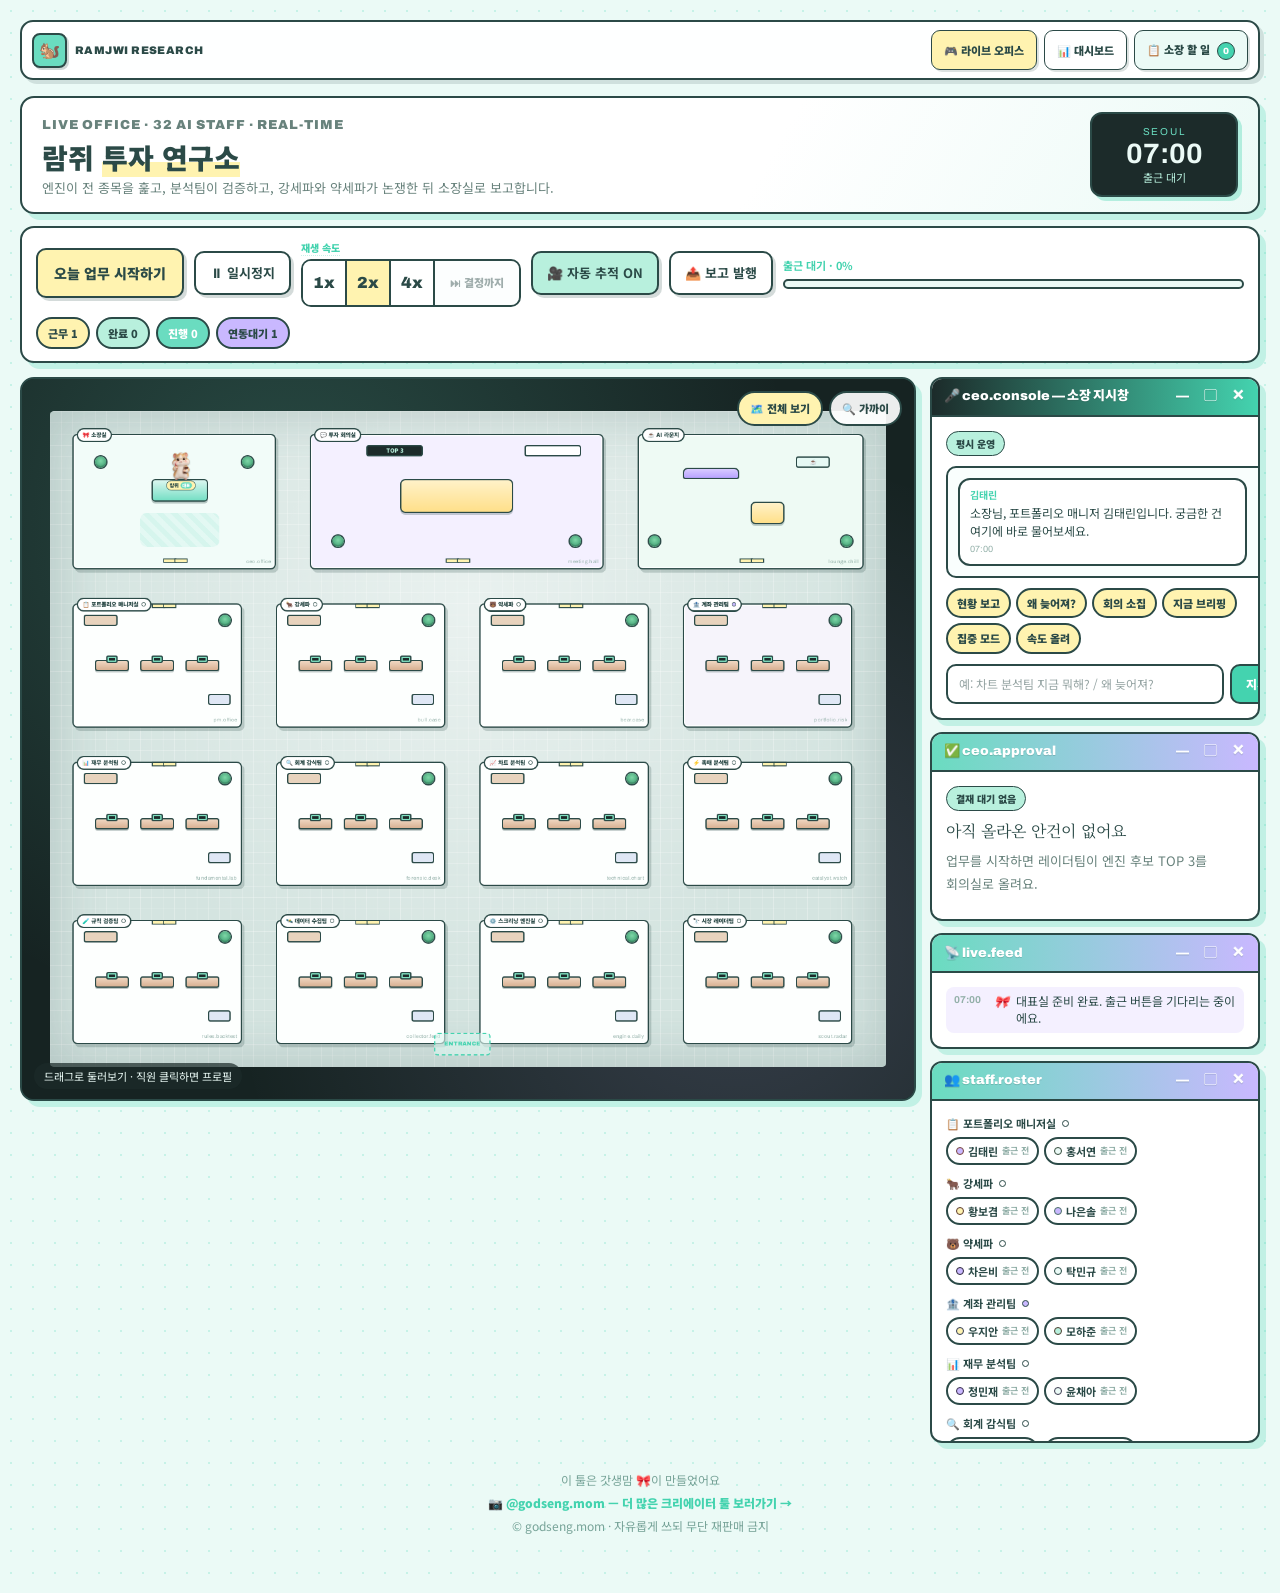
==== commit 2d6a0fea: "연구소 사무실 갱신 2026-09-29" ====
--- a/index.html
+++ b/index.html
@@ -6,5 +6,5 @@
 <link rel="apple-touch-icon" href="./icon-192.png">
 <meta name="robots" content="noindex">
 <script>if("serviceWorker" in navigator){addEventListener("load",()=>navigator.serviceWorker.register("./sw.js"))}</script>
-<meta charSet="utf-8"/><meta name="viewport" content="width=device-width, initial-scale=1"/><link rel="stylesheet" href="./assets/index-DKWCax1T.css" data-rsc-css-href="./assets/index-DKWCax1T.css" data-precedence="vite-rsc/importer-resources"/><link rel="modulepreload" href="./assets/layout-segment-context-BiEmEApF.js" crossorigin=""/><link rel="modulepreload" href="./assets/rolldown-runtime-S-ySWqyJ.js" crossorigin=""/><link rel="modulepreload" href="./assets/index-CXYjz0Yc.js" crossorigin=""/><link rel="modulepreload" href="./assets/framework-CXnKph_e.js" crossorigin=""/><link rel="modulepreload" href="./assets/page-lPcEuyZd.js" crossorigin=""/><title>람쥐 투자 연구소 — 우리만의 리서치 하우스</title><meta name="description" content="시장이 아직 반영하지 않은 변화를 찾는 12개 팀의 개인 투자 리서치 연구소"/><meta property="og:title" content="RAMJWI RESEARCH"/><meta property="og:description" content="AI가 일하고, 대표가 결정하는 회사"/><meta property="og:image" content="/og.png"/><meta property="og:image:width" content="1672"/><meta property="og:image:height" content="935"/><meta property="og:image:alt" content="RAMJWI RESEARCH 픽셀 오피스"/><meta name="twitter:card" content="summary_large_image"/><meta name="twitter:title" content="RAMJWI RESEARCH"/><meta name="twitter:description" content="AI가 일하고, 대표가 결정하는 회사"/><meta name="twitter:image" content="/og.png"/><script>self.__VINEXT_RSC_PARAMS__={}</script><script>self.__VINEXT_RSC_NAV__={"pathname":"/","searchParams":[]}</script><link rel="modulepreload" href="./assets/index-CXYjz0Yc.js" />
-</head><body><main class="page-shell"><div class="wrap"><nav class="app-nav" aria-label="AI Company 화면 전환"><div class="brand-chip"><span>🐿️</span><b>RAMJWI RESEARCH</b></div><div class="nav-tabs"><button class="active">🎮 라이브 오피스</button><button class="">📊 대시보드</button><button class="todo-tab ">📋 소장 할 일 <i>0</i></button></div></nav><header class="live-hero"><div><p class="eyebrow">LIVE OFFICE · 32 AI STAFF · REAL-TIME</p><h1>람쥐<!-- --> <em class="highlight">투자 연구소</em></h1><p>엔진이 전 종목을 훑고, 분석팀이 검증하고, 강세파와 약세파가 논쟁한 뒤 소장실로 보고합니다.</p></div><div class="live-clock"><span>SEOUL</span><b>07:00</b><small>출근 대기</small></div></header><section class="live-bar"><button class="btn btn-primary">오늘 업무 시작하기</button><button class="btn btn-ghost">⏸ 일시정지</button><div class="speed-wrap"><span class="speed-label" title="시뮬레이션 전체(걷기·업무·대사)가 함께 빨라져요. 실제 외부 작업 속도와는 무관합니다.">재생 속도</span><div class="speed-group" role="group" aria-label="재생 속도"><button class="" title="말풍선 읽기·화면녹화용">1<!-- -->x</button><button class="on" title="기본">2<!-- -->x</button><button class="" title="결과만 빠르게">4<!-- -->x</button><button class="skip " disabled="" title="소장님이 결재할 일이 생길 때까지 단숨에 건너뜁니다">⏭ 결정까지</button></div></div><button class="btn btn-ghost on">🎥 자동 추적 <!-- -->ON</button><button class="btn btn-ghost publish-btn " title="완료 보고를 Notion에 저장하고 같은 내용을 Discord로 보냅니다">📤 보고 발행</button><div class="live-progress"><span>출근 대기<!-- --> · <!-- -->0<!-- -->%</span><i><b style="width:0%"></b></i></div><div class="live-counts"><span class="lc on-duty">근무 <!-- -->1</span><span class="lc done">완료 <!-- -->0</span><span class="lc working">진행 <!-- -->0</span><span class="lc blocked">연동대기 <!-- -->1</span></div></section><section class="live-grid"><div class="world-frame"><div class="world-viewport"><div class="world-stage" style="width:1332px;height:1044px"><div class="world-floor"></div><div class="rm rm-ceo  " style="left:36px;top:36px;width:324px;height:216px"><span class="rm-head"><b>🎀<!-- --> <!-- -->대표실</b></span><span class="rm-code">ceo.office</span><span class="rm-door" style="left:144px;top:198px"></span><span class="rm-door" style="left:162px;top:198px"></span></div><div class="rm rm-meeting  " style="left:414px;top:36px;width:468px;height:216px"><span class="rm-head"><b>💬<!-- --> <!-- -->대표 승인 회의실</b></span><span class="rm-code">meeting.hall</span><span class="rm-door" style="left:216px;top:198px"></span><span class="rm-door" style="left:234px;top:198px"></span></div><div class="rm rm-lounge  " style="left:936px;top:36px;width:360px;height:216px"><span class="rm-head"><b>☕<!-- --> <!-- -->AI 라운지</b></span><span class="rm-code">lounge.chill</span><span class="rm-door" style="left:162px;top:198px"></span><span class="rm-door" style="left:180px;top:198px"></span></div><div class="rm rm-dept waiting " style="left:36px;top:306px;width:270px;height:198px"><span class="rm-head"><b>🔭<!-- --> <!-- -->시장 레이더팀</b><i class="rm-dot waiting" title="대기"></i></span><span class="rm-code">scout.radar</span><span class="rm-door" style="left:126px;top:0"></span><span class="rm-door" style="left:144px;top:0"></span></div><div class="rm rm-dept waiting " style="left:360px;top:306px;width:270px;height:198px"><span class="rm-head"><b>📊<!-- --> <!-- -->재무 분석팀</b><i class="rm-dot waiting" title="대기"></i></span><span class="rm-code">fundamental.lab</span><span class="rm-door" style="left:126px;top:0"></span><span class="rm-door" style="left:144px;top:0"></span></div><div class="rm rm-dept waiting " style="left:684px;top:306px;width:270px;height:198px"><span class="rm-head"><b>🔍<!-- --> <!-- -->회계 감식팀</b><i class="rm-dot waiting" title="대기"></i></span><span class="rm-code">forensic.desk</span><span class="rm-door" style="left:126px;top:0"></span><span class="rm-door" style="left:144px;top:0"></span></div><div class="rm rm-dept waiting " style="left:1008px;top:306px;width:270px;height:198px"><span class="rm-head"><b>📈<!-- --> <!-- -->차트 분석팀</b><i class="rm-dot waiting" title="대기"></i></span><span class="rm-code">technical.chart</span><span class="rm-door" style="left:126px;top:0"></span><span class="rm-door" style="left:144px;top:0"></span></div><div class="rm rm-dept waiting " style="left:36px;top:558px;width:270px;height:198px"><span class="rm-head"><b>⚡<!-- --> <!-- -->촉매 분석팀</b><i class="rm-dot waiting" title="대기"></i></span><span class="rm-code">catalyst.watch</span><span class="rm-door" style="left:126px;top:0"></span><span class="rm-door" style="left:144px;top:0"></span></div><div class="rm rm-dept waiting " style="left:360px;top:558px;width:270px;height:198px"><span class="rm-head"><b>🐂<!-- --> <!-- -->강세파</b><i class="rm-dot waiting" title="대기"></i></span><span class="rm-code">bull.case</span><span class="rm-door" style="left:126px;top:0"></span><span class="rm-door" style="left:144px;top:0"></span></div><div class="rm rm-dept waiting " style="left:684px;top:558px;width:270px;height:198px"><span class="rm-head"><b>🐻<!-- --> <!-- -->약세파</b><i class="rm-dot waiting" title="대기"></i></span><span class="rm-code">bear.case</span><span class="rm-door" style="left:126px;top:0"></span><span class="rm-door" style="left:144px;top:0"></span></div><div class="rm rm-dept waiting " style="left:1008px;top:558px;width:270px;height:198px"><span class="rm-head"><b>🛰️<!-- --> <!-- -->데이터 수집팀</b><i class="rm-dot waiting" title="대기"></i></span><span class="rm-code">collector.feed</span><span class="rm-door" style="left:126px;top:0"></span><span class="rm-door" style="left:144px;top:0"></span></div><div class="rm rm-dept blocked " style="left:36px;top:810px;width:270px;height:198px"><span class="rm-head"><b>🏦<!-- --> <!-- -->계좌 관리팀</b><i class="rm-dot blocked" title="연동 대기"></i></span><span class="rm-code">portfolio.risk</span><span class="rm-door" style="left:126px;top:0"></span><span class="rm-door" style="left:144px;top:0"></span></div><div class="rm rm-dept waiting " style="left:360px;top:810px;width:270px;height:198px"><span class="rm-head"><b>🧪<!-- --> <!-- -->규칙 검증팀</b><i class="rm-dot waiting" title="대기"></i></span><span class="rm-code">rules.backtest</span><span class="rm-door" style="left:126px;top:0"></span><span class="rm-door" style="left:144px;top:0"></span></div><div class="rm rm-dept waiting " style="left:684px;top:810px;width:270px;height:198px"><span class="rm-head"><b>⚙️<!-- --> <!-- -->스크리닝 엔진실</b><i class="rm-dot waiting" title="대기"></i></span><span class="rm-code">engine.daily</span><span class="rm-door" style="left:126px;top:0"></span><span class="rm-door" style="left:144px;top:0"></span></div><div class="rm rm-dept waiting " style="left:1008px;top:810px;width:270px;height:198px"><span class="rm-head"><b>📋<!-- --> <!-- -->포트폴리오 매니저실</b><i class="rm-dot waiting" title="대기"></i></span><span class="rm-code">pm.office</span><span class="rm-door" style="left:126px;top:0"></span><span class="rm-door" style="left:144px;top:0"></span></div><div class="pr pr-desk" style="left:72px;top:396px;width:54px;height:18px"><i class="pr-monitor"></i></div><div class="pr pr-desk" style="left:144px;top:396px;width:54px;height:18px"><i class="pr-monitor"></i></div><div class="pr pr-desk" style="left:216px;top:396px;width:54px;height:18px"><i class="pr-monitor"></i></div><div class="pr pr-shelf" style="left:54px;top:324px;width:54px;height:18px"></div><div class="pr pr-plant" style="left:270px;top:324px;width:18px;height:18px"></div><div class="pr pr-cabinet" style="left:252px;top:450px;width:36px;height:18px"></div><div class="pr pr-desk" style="left:396px;top:396px;width:54px;height:18px"><i class="pr-monitor"></i></div><div class="pr pr-desk" style="left:468px;top:396px;width:54px;height:18px"><i class="pr-monitor"></i></div><div class="pr pr-desk" style="left:540px;top:396px;width:54px;height:18px"><i class="pr-monitor"></i></div><div class="pr pr-shelf" style="left:378px;top:324px;width:54px;height:18px"></div><div class="pr pr-plant" style="left:594px;top:324px;width:18px;height:18px"></div><div class="pr pr-cabinet" style="left:576px;top:450px;width:36px;height:18px"></div><div class="pr pr-desk" style="left:720px;top:396px;width:54px;height:18px"><i class="pr-monitor"></i></div><div class="pr pr-desk" style="left:792px;top:396px;width:54px;height:18px"><i class="pr-monitor"></i></div><div class="pr pr-desk" style="left:864px;top:396px;width:54px;height:18px"><i class="pr-monitor"></i></div><div class="pr pr-shelf" style="left:702px;top:324px;width:54px;height:18px"></div><div class="pr pr-plant" style="left:918px;top:324px;width:18px;height:18px"></div><div class="pr pr-cabinet" style="left:900px;top:450px;width:36px;height:18px"></div><div class="pr pr-desk" style="left:1044px;top:396px;width:54px;height:18px"><i class="pr-monitor"></i></div><div class="pr pr-desk" style="left:1116px;top:396px;width:54px;height:18px"><i class="pr-monitor"></i></div><div class="pr pr-desk" style="left:1188px;top:396px;width:54px;height:18px"><i class="pr-monitor"></i></div><div class="pr pr-shelf" style="left:1026px;top:324px;width:54px;height:18px"></div><div class="pr pr-plant" style="left:1242px;top:324px;width:18px;height:18px"></div><div class="pr pr-cabinet" style="left:1224px;top:450px;width:36px;height:18px"></div><div class="pr pr-desk" style="left:72px;top:648px;width:54px;height:18px"><i class="pr-monitor"></i></div><div class="pr pr-desk" style="left:144px;top:648px;width:54px;height:18px"><i class="pr-monitor"></i></div><div class="pr pr-desk" style="left:216px;top:648px;width:54px;height:18px"><i class="pr-monitor"></i></div><div class="pr pr-shelf" style="left:54px;top:576px;width:54px;height:18px"></div><div class="pr pr-plant" style="left:270px;top:576px;width:18px;height:18px"></div><div class="pr pr-cabinet" style="left:252px;top:702px;width:36px;height:18px"></div><div class="pr pr-desk" style="left:396px;top:648px;width:54px;height:18px"><i class="pr-monitor"></i></div><div class="pr pr-desk" style="left:468px;top:648px;width:54px;height:18px"><i class="pr-monitor"></i></div><div class="pr pr-desk" style="left:540px;top:648px;width:54px;height:18px"><i class="pr-monitor"></i></div><div class="pr pr-shelf" style="left:378px;top:576px;width:54px;height:18px"></div><div class="pr pr-plant" style="left:594px;top:576px;width:18px;height:18px"></div><div class="pr pr-cabinet" style="left:576px;top:702px;width:36px;height:18px"></div><div class="pr pr-desk" style="left:720px;top:648px;width:54px;height:18px"><i class="pr-monitor"></i></div><div class="pr pr-desk" style="left:792px;top:648px;width:54px;height:18px"><i class="pr-monitor"></i></div><div class="pr pr-desk" style="left:864px;top:648px;width:54px;height:18px"><i class="pr-monitor"></i></div><div class="pr pr-shelf" style="left:702px;top:576px;width:54px;height:18px"></div><div class="pr pr-plant" style="left:918px;top:576px;width:18px;height:18px"></div><div class="pr pr-cabinet" style="left:900px;top:702px;width:36px;height:18px"></div><div class="pr pr-desk" style="left:1044px;top:648px;width:54px;height:18px"><i class="pr-monitor"></i></div><div class="pr pr-desk" style="left:1116px;top:648px;width:54px;height:18px"><i class="pr-monitor"></i></div><div class="pr pr-desk" style="left:1188px;top:648px;width:54px;height:18px"><i class="pr-monitor"></i></div><div class="pr pr-shelf" style="left:1026px;top:576px;width:54px;height:18px"></div><div class="pr pr-plant" style="left:1242px;top:576px;width:18px;height:18px"></div><div class="pr pr-cabinet" style="left:1224px;top:702px;width:36px;height:18px"></div><div class="pr pr-desk" style="left:72px;top:900px;width:54px;height:18px"><i class="pr-monitor"></i></div><div class="pr pr-desk" style="left:144px;top:900px;width:54px;height:18px"><i class="pr-monitor"></i></div><div class="pr pr-desk" style="left:216px;top:900px;width:54px;height:18px"><i class="pr-monitor"></i></div><div class="pr pr-shelf" style="left:54px;top:828px;width:54px;height:18px"></div><div class="pr pr-plant" style="left:270px;top:828px;width:18px;height:18px"></div><div class="pr pr-cabinet" style="left:252px;top:954px;width:36px;height:18px"></div><div class="pr pr-desk" style="left:396px;top:900px;width:54px;height:18px"><i class="pr-monitor"></i></div><div class="pr pr-desk" style="left:468px;top:900px;width:54px;height:18px"><i class="pr-monitor"></i></div><div class="pr pr-desk" style="left:540px;top:900px;width:54px;height:18px"><i class="pr-monitor"></i></div><div class="pr pr-shelf" style="left:378px;top:828px;width:54px;height:18px"></div><div class="pr pr-plant" style="left:594px;top:828px;width:18px;height:18px"></div><div class="pr pr-cabinet" style="left:576px;top:954px;width:36px;height:18px"></div><div class="pr pr-desk" style="left:720px;top:900px;width:54px;height:18px"><i class="pr-monitor"></i></div><div class="pr pr-desk" style="left:792px;top:900px;width:54px;height:18px"><i class="pr-monitor"></i></div><div class="pr pr-desk" style="left:864px;top:900px;width:54px;height:18px"><i class="pr-monitor"></i></div><div class="pr pr-shelf" style="left:702px;top:828px;width:54px;height:18px"></div><div class="pr pr-plant" style="left:918px;top:828px;width:18px;height:18px"></div><div class="pr pr-cabinet" style="left:900px;top:954px;width:36px;height:18px"></div><div class="pr pr-desk" style="left:1044px;top:900px;width:54px;height:18px"><i class="pr-monitor"></i></div><div class="pr pr-desk" style="left:1116px;top:900px;width:54px;height:18px"><i class="pr-monitor"></i></div><div class="pr pr-desk" style="left:1188px;top:900px;width:54px;height:18px"><i class="pr-monitor"></i></div><div class="pr pr-shelf" style="left:1026px;top:828px;width:54px;height:18px"></div><div class="pr pr-plant" style="left:1242px;top:828px;width:18px;height:18px"></div><div class="pr pr-cabinet" style="left:1224px;top:954px;width:36px;height:18px"></div><div class="pr pr-ceo-desk" style="left:162px;top:108px;width:90px;height:36px"></div><div class="pr pr-rug" style="left:144px;top:162px;width:126px;height:54px"></div><div class="pr pr-plant" style="left:72px;top:72px;width:18px;height:18px"></div><div class="pr pr-plant" style="left:306px;top:72px;width:18px;height:18px"></div><div class="pr pr-table" style="left:558px;top:108px;width:180px;height:54px"></div><div class="pr pr-screen" style="left:504px;top:54px;width:90px;height:18px"><span>TOP 3</span></div><div class="pr pr-whiteboard" style="left:756px;top:54px;width:90px;height:18px"></div><div class="pr pr-plant" style="left:450px;top:198px;width:18px;height:18px"></div><div class="pr pr-plant" style="left:828px;top:198px;width:18px;height:18px"></div><div class="pr pr-sofa" style="left:1008px;top:90px;width:90px;height:18px"></div><div class="pr pr-table" style="left:1116px;top:144px;width:54px;height:36px"></div><div class="pr pr-coffee" style="left:1188px;top:72px;width:54px;height:18px"><span>☕</span></div><div class="pr pr-plant" style="left:1260px;top:198px;width:18px;height:18px"></div><div class="pr pr-plant" style="left:954px;top:198px;width:18px;height:18px"></div><div class="entrance-mat" style="left:612px;top:990px;width:90px;height:36px">ENTRANCE</div><div style="--hair:#2f2a3d;--shirt:#fff3b0;--accent:#6adcc0;--skin:#ffdcc4"><span class="ag-bubble"></span><span class="ag-bar"><i></i></span><span class="ag-body"><i class="p-shadow"></i><i class="p-leg l"></i><i class="p-leg r"></i><i class="p-torso"></i><i class="p-arm l"></i><i class="p-arm r"></i><i class="p-head"><b class="p-eye l"></b><b class="p-eye r"></b></i><i class="p-hair"></i></span><span class="ag-tag">한도윤<em>팀장</em></span></div><div style="--hair:#8a4a3c;--shirt:#b8f0dd;--accent:#c9b8ff;--skin:#f7cdae"><span class="ag-bubble"></span><span class="ag-bar"><i></i></span><span class="ag-body"><i class="p-shadow"></i><i class="p-leg l"></i><i class="p-leg r"></i><i class="p-torso"></i><i class="p-arm l"></i><i class="p-arm r"></i><i class="p-head"><b class="p-eye l"></b><b class="p-eye r"></b></i><i class="p-hair"></i></span><span class="ag-tag">서하린</span></div><div style="--hair:#372b4a;--shirt:#c9b8ff;--accent:#c9b8ff;--skin:#ffe3cf"><span class="ag-bubble"></span><span class="ag-bar"><i></i></span><span class="ag-body"><i class="p-shadow"></i><i class="p-leg l"></i><i class="p-leg r"></i><i class="p-torso"></i><i class="p-arm l"></i><i class="p-arm r"></i><i class="p-head"><b class="p-eye l"></b><b class="p-eye r"></b></i><i class="p-hair"></i></span><span class="ag-tag">정민재<em>팀장</em></span></div><div style="--hair:#3c3a4f;--shirt:#ebfaf6;--accent:#fff3b0;--skin:#eec39f"><span class="ag-bubble"></span><span class="ag-bar"><i></i></span><span class="ag-body"><i class="p-shadow"></i><i class="p-leg l"></i><i class="p-leg r"></i><i class="p-torso"></i><i class="p-arm l"></i><i class="p-arm r"></i><i class="p-head"><b class="p-eye l"></b><b class="p-eye r"></b></i><i class="p-hair"></i></span><span class="ag-tag">윤채아</span></div><div style="--hair:#2d4b46;--shirt:#b8f0dd;--accent:#b8f0dd;--skin:#ffdcc4"><span class="ag-bubble"></span><span class="ag-bar"><i></i></span><span class="ag-body"><i class="p-shadow"></i><i class="p-leg l"></i><i class="p-leg r"></i><i class="p-torso"></i><i class="p-arm l"></i><i class="p-arm r"></i><i class="p-head"><b class="p-eye l"></b><b class="p-eye r"></b></i><i class="p-hair"></i></span><span class="ag-tag">강서진<em>팀장</em></span></div><div style="--hair:#463227;--shirt:#ebfaf6;--accent:#c9b8ff;--skin:#f7cdae"><span class="ag-bubble"></span><span class="ag-bar"><i></i></span><span class="ag-body"><i class="p-shadow"></i><i class="p-leg l"></i><i class="p-leg r"></i><i class="p-torso"></i><i class="p-arm l"></i><i class="p-arm r"></i><i class="p-head"><b class="p-eye l"></b><b class="p-eye r"></b></i><i class="p-hair"></i></span><span class="ag-tag">문태호</span></div><div style="--hair:#c26e4b;--shirt:#6adcc0;--accent:#fff3b0;--skin:#ffe3cf"><span class="ag-bubble"></span><span class="ag-bar"><i></i></span><span class="ag-body"><i class="p-shadow"></i><i class="p-leg l"></i><i class="p-leg r"></i><i class="p-torso"></i><i class="p-arm l"></i><i class="p-arm r"></i><i class="p-head"><b class="p-eye l"></b><b class="p-eye r"></b></i><i class="p-hair"></i></span><span class="ag-tag">오유나<em>팀장</em></span></div><div style="--hair:#4a3a2a;--shirt:#fff3b0;--accent:#b8f0dd;--skin:#eec39f"><span class="ag-bubble"></span><span class="ag-bar"><i></i></span><span class="ag-body"><i class="p-shadow"></i><i class="p-leg l"></i><i class="p-leg r"></i><i class="p-torso"></i><i class="p-arm l"></i><i class="p-arm r"></i><i class="p-head"><b class="p-eye l"></b><b class="p-eye r"></b></i><i class="p-hair"></i></span><span class="ag-tag">배지훈</span></div><div style="--hair:#8b534a;--shirt:#fff3b0;--accent:#6adcc0;--skin:#ffdcc4"><span class="ag-bubble"></span><span class="ag-bar"><i></i></span><span class="ag-body"><i class="p-shadow"></i><i class="p-leg l"></i><i class="p-leg r"></i><i class="p-torso"></i><i class="p-arm l"></i><i class="p-arm r"></i><i class="p-head"><b class="p-eye l"></b><b class="p-eye r"></b></i><i class="p-hair"></i></span><span class="ag-tag">임수아<em>팀장</em></span></div><div style="--hair:#33304a;--shirt:#6adcc0;--accent:#b8f0dd;--skin:#f7cdae"><span class="ag-bubble"></span><span class="ag-bar"><i></i></span><span class="ag-body"><i class="p-shadow"></i><i class="p-leg l"></i><i class="p-leg r"></i><i class="p-torso"></i><i class="p-arm l"></i><i class="p-arm r"></i><i class="p-head"><b class="p-eye l"></b><b class="p-eye r"></b></i><i class="p-hair"></i></span><span class="ag-tag">조현우</span></div><div style="--hair:#5d3a2c;--shirt:#fff3b0;--accent:#6adcc0;--skin:#ffe3cf"><span class="ag-bubble"></span><span class="ag-bar"><i></i></span><span class="ag-body"><i class="p-shadow"></i><i class="p-leg l"></i><i class="p-leg r"></i><i class="p-torso"></i><i class="p-arm l"></i><i class="p-arm r"></i><i class="p-head"><b class="p-eye l"></b><b class="p-eye r"></b></i><i class="p-hair"></i></span><span class="ag-tag">황보겸<em>팀장</em></span></div><div style="--hair:#4a6f66;--shirt:#c9b8ff;--accent:#fff3b0;--skin:#eec39f"><span class="ag-bubble"></span><span class="ag-bar"><i></i></span><span class="ag-body"><i class="p-shadow"></i><i class="p-leg l"></i><i class="p-leg r"></i><i class="p-torso"></i><i class="p-arm l"></i><i class="p-arm r"></i><i class="p-head"><b class="p-eye l"></b><b class="p-eye r"></b></i><i class="p-hair"></i></span><span class="ag-tag">나은솔</span></div><div style="--hair:#2c2638;--shirt:#c9b8ff;--accent:#c9b8ff;--skin:#ffdcc4"><span class="ag-bubble"></span><span class="ag-bar"><i></i></span><span class="ag-body"><i class="p-shadow"></i><i class="p-leg l"></i><i class="p-leg r"></i><i class="p-torso"></i><i class="p-arm l"></i><i class="p-arm r"></i><i class="p-head"><b class="p-eye l"></b><b class="p-eye r"></b></i><i class="p-hair"></i></span><span class="ag-tag">차은비<em>팀장</em></span></div><div style="--hair:#274a44;--shirt:#ebfaf6;--accent:#b8f0dd;--skin:#f7cdae"><span class="ag-bubble"></span><span class="ag-bar"><i></i></span><span class="ag-body"><i class="p-shadow"></i><i class="p-leg l"></i><i class="p-leg r"></i><i class="p-torso"></i><i class="p-arm l"></i><i class="p-arm r"></i><i class="p-head"><b class="p-eye l"></b><b class="p-eye r"></b></i><i class="p-hair"></i></span><span class="ag-tag">탁민규</span></div><div style="--hair:#563a32;--shirt:#b8f0dd;--accent:#b8f0dd;--skin:#ffe3cf"><span class="ag-bubble"></span><span class="ag-bar"><i></i></span><span class="ag-body"><i class="p-shadow"></i><i class="p-leg l"></i><i class="p-leg r"></i><i class="p-torso"></i><i class="p-arm l"></i><i class="p-arm r"></i><i class="p-head"><b class="p-eye l"></b><b class="p-eye r"></b></i><i class="p-hair"></i></span><span class="ag-tag">백서우<em>팀장</em></span></div><div style="--hair:#2d4543;--shirt:#c9b8ff;--accent:#fff3b0;--skin:#eec39f"><span class="ag-bubble"></span><span class="ag-bar"><i></i></span><span class="ag-body"><i class="p-shadow"></i><i class="p-leg l"></i><i class="p-leg r"></i><i class="p-torso"></i><i class="p-arm l"></i><i class="p-arm r"></i><i class="p-head"><b class="p-eye l"></b><b class="p-eye r"></b></i><i class="p-hair"></i></span><span class="ag-tag">진아름</span></div><div style="--hair:#313b56;--shirt:#fff3b0;--accent:#fff3b0;--skin:#ffdcc4"><span class="ag-bubble"></span><span class="ag-bar"><i></i></span><span class="ag-body"><i class="p-shadow"></i><i class="p-leg l"></i><i class="p-leg r"></i><i class="p-torso"></i><i class="p-arm l"></i><i class="p-arm r"></i><i class="p-head"><b class="p-eye l"></b><b class="p-eye r"></b></i><i class="p-hair"></i></span><span class="ag-tag">우지안<em>팀장</em></span></div><div style="--hair:#4b3b2c;--shirt:#b8f0dd;--accent:#c9b8ff;--skin:#f7cdae"><span class="ag-bubble"></span><span class="ag-bar"><i></i></span><span class="ag-body"><i class="p-shadow"></i><i class="p-leg l"></i><i class="p-leg r"></i><i class="p-torso"></i><i class="p-arm l"></i><i class="p-arm r"></i><i class="p-head"><b class="p-eye l"></b><b class="p-eye r"></b></i><i class="p-hair"></i></span><span class="ag-tag">모하준</span></div><div style="--hair:#689086;--shirt:#6adcc0;--accent:#6adcc0;--skin:#ffe3cf"><span class="ag-bubble"></span><span class="ag-bar"><i></i></span><span class="ag-body"><i class="p-shadow"></i><i class="p-leg l"></i><i class="p-leg r"></i><i class="p-torso"></i><i class="p-arm l"></i><i class="p-arm r"></i><i class="p-head"><b class="p-eye l"></b><b class="p-eye r"></b></i><i class="p-hair"></i></span><span class="ag-tag">석하람<em>팀장</em></span></div><div style="--hair:#2e3a4a;--shirt:#ebfaf6;--accent:#b8f0dd;--skin:#eec39f"><span class="ag-bubble"></span><span class="ag-bar"><i></i></span><span class="ag-body"><i class="p-shadow"></i><i class="p-leg l"></i><i class="p-leg r"></i><i class="p-torso"></i><i class="p-arm l"></i><i class="p-arm r"></i><i class="p-head"><b class="p-eye l"></b><b class="p-eye r"></b></i><i class="p-hair"></i></span><span class="ag-tag">편도영</span></div><div style="--hair:#3b3b49;--shirt:#b8f0dd;--accent:#b8f0dd;--skin:#ffdcc4"><span class="ag-bubble"></span><span class="ag-bar"><i></i></span><span class="ag-body"><i class="p-shadow"></i><i class="p-leg l"></i><i class="p-leg r"></i><i class="p-torso"></i><i class="p-arm l"></i><i class="p-arm r"></i><i class="p-head"><b class="p-eye l"></b><b class="p-eye r"></b></i><i class="p-hair"></i></span><span class="ag-tag">류시온<em>팀장</em></span></div><div style="--hair:#305754;--shirt:#fff3b0;--accent:#6adcc0;--skin:#f7cdae"><span class="ag-bubble"></span><span class="ag-bar"><i></i></span><span class="ag-body"><i class="p-shadow"></i><i class="p-leg l"></i><i class="p-leg r"></i><i class="p-torso"></i><i class="p-arm l"></i><i class="p-arm r"></i><i class="p-head"><b class="p-eye l"></b><b class="p-eye r"></b></i><i class="p-hair"></i></span><span class="ag-tag">주예린</span></div><div style="--hair:#7a453c;--shirt:#c9b8ff;--accent:#c9b8ff;--skin:#ffe3cf"><span class="ag-bubble"></span><span class="ag-bar"><i></i></span><span class="ag-body"><i class="p-shadow"></i><i class="p-leg l"></i><i class="p-leg r"></i><i class="p-torso"></i><i class="p-arm l"></i><i class="p-arm r"></i><i class="p-head"><b class="p-eye l"></b><b class="p-eye r"></b></i><i class="p-hair"></i></span><span class="ag-tag">김태린<em>팀장</em></span></div><div style="--hair:#334a3a;--shirt:#ebfaf6;--accent:#fff3b0;--skin:#eec39f"><span class="ag-bubble"></span><span class="ag-bar"><i></i></span><span class="ag-body"><i class="p-shadow"></i><i class="p-leg l"></i><i class="p-leg r"></i><i class="p-torso"></i><i class="p-arm l"></i><i class="p-arm r"></i><i class="p-head"><b class="p-eye l"></b><b class="p-eye r"></b></i><i class="p-hair"></i></span><span class="ag-tag">홍서연</span></div><div style="--hair:#6b3d34;--shirt:#c9b8ff;--accent:#fff3b0;--skin:#ffdcc4"><span class="ag-bubble"></span><span class="ag-bar"><i></i></span><span class="ag-body"><i class="p-shadow"></i><i class="p-leg l"></i><i class="p-leg r"></i><i class="p-torso"></i><i class="p-arm l"></i><i class="p-arm r"></i><i class="p-head"><b class="p-eye l"></b><b class="p-eye r"></b></i><i class="p-hair"></i></span><span class="ag-tag">람쥐<em>대표</em></span></div></div><div class="world-hud"><button class="on">🗺️ 전체 보기</button><button class="">🔍 가까이</button></div><div class="world-hint">드래그로 둘러보기 · 직원 클릭하면 프로필</div></div></div><aside class="live-rail"><section class="win rail-card console-card" id="ceo-console"><div class="win-bar"><span>🎤 ceo.console — 소장 지시창</span><span class="window-controls">—　▢　✕</span></div><div class="win-body console-body"><div class="console-status"><span class="mini-badge mint">평시 운영</span></div><div class="console-log"><div class="console-line staff"><b>김태린</b><p>소장님, 포트폴리오 매니저 김태린입니다. 궁금한 건 여기에 바로 물어보세요.</p><small>07:00</small></div></div><div class="console-quick"><button>현황 보고</button><button>왜 늦어져?</button><button>회의 소집</button><button>지금 브리핑</button><button>집중 모드</button><button>속도 올려</button></div><form class="console-input"><input placeholder="예: 캐러셀팀 지금 뭐해? / 왜 늦어져?" aria-label="소장 지시 입력" value=""/><button type="submit">지시</button></form></div></section><section class="win rail-card" id="ceo-approval"><div class="win-bar"><span>✅ ceo.approval</span><span class="window-controls">—　▢　✕</span></div><div class="win-body approval-body "><div class="approval-top"><span class="mini-badge mint">결재 대기 없음</span></div><h3>아직 올라온 안건이 없어요</h3><p>업무를 시작하면 레이더팀이 엔진 후보 TOP 3를 회의실로 올려요.</p></div></section><section class="win rail-card feed-card"><div class="win-bar"><span>📡 live.feed</span><span class="window-controls">—　▢　✕</span></div><div class="win-body feed-body"><ul class="feed-list"><li class="lav"><b>07:00</b><i>🎀</i><span>대표실 준비 완료. 출근 버튼을 기다리는 중이에요.</span></li></ul></div></section><section class="win rail-card"><div class="win-bar"><span>👥 staff.roster</span><span class="window-controls">—　▢　✕</span></div><div class="win-body roster-body"><div class="roster-dept"><p><b>🔭<!-- --> <!-- -->시장 레이더팀</b><i class="rm-dot waiting"></i></p><div class="roster-chips"><button class="roster-chip "><i style="background:#fff3b0;border-color:#2f2a3d"></i>한도윤<small>출근 전</small></button><button class="roster-chip "><i style="background:#b8f0dd;border-color:#8a4a3c"></i>서하린<small>출근 전</small></button></div></div><div class="roster-dept"><p><b>📊<!-- --> <!-- -->재무 분석팀</b><i class="rm-dot waiting"></i></p><div class="roster-chips"><button class="roster-chip "><i style="background:#c9b8ff;border-color:#372b4a"></i>정민재<small>출근 전</small></button><button class="roster-chip "><i style="background:#ebfaf6;border-color:#3c3a4f"></i>윤채아<small>출근 전</small></button></div></div><div class="roster-dept"><p><b>🔍<!-- --> <!-- -->회계 감식팀</b><i class="rm-dot waiting"></i></p><div class="roster-chips"><button class="roster-chip "><i style="background:#b8f0dd;border-color:#2d4b46"></i>강서진<small>출근 전</small></button><button class="roster-chip "><i style="background:#ebfaf6;border-color:#463227"></i>문태호<small>출근 전</small></button></div></div><div class="roster-dept"><p><b>📈<!-- --> <!-- -->차트 분석팀</b><i class="rm-dot waiting"></i></p><div class="roster-chips"><button class="roster-chip "><i style="background:#6adcc0;border-color:#c26e4b"></i>오유나<small>출근 전</small></button><button class="roster-chip "><i style="background:#fff3b0;border-color:#4a3a2a"></i>배지훈<small>출근 전</small></button></div></div><div class="roster-dept"><p><b>⚡<!-- --> <!-- -->촉매 분석팀</b><i class="rm-dot waiting"></i></p><div class="roster-chips"><button class="roster-chip "><i style="background:#fff3b0;border-color:#8b534a"></i>임수아<small>출근 전</small></button><button class="roster-chip "><i style="background:#6adcc0;border-color:#33304a"></i>조현우<small>출근 전</small></button></div></div><div class="roster-dept"><p><b>🐂<!-- --> <!-- -->강세파</b><i class="rm-dot waiting"></i></p><div class="roster-chips"><button class="roster-chip "><i style="background:#fff3b0;border-color:#5d3a2c"></i>황보겸<small>출근 전</small></button><button class="roster-chip "><i style="background:#c9b8ff;border-color:#4a6f66"></i>나은솔<small>출근 전</small></button></div></div><div class="roster-dept"><p><b>🐻<!-- --> <!-- -->약세파</b><i class="rm-dot waiting"></i></p><div class="roster-chips"><button class="roster-chip "><i style="background:#c9b8ff;border-color:#2c2638"></i>차은비<small>출근 전</small></button><button class="roster-chip "><i style="background:#ebfaf6;border-color:#274a44"></i>탁민규<small>출근 전</small></button></div></div><div class="roster-dept"><p><b>🛰️<!-- --> <!-- -->데이터 수집팀</b><i class="rm-dot waiting"></i></p><div class="roster-chips"><button class="roster-chip "><i style="background:#b8f0dd;border-color:#563a32"></i>백서우<small>출근 전</small></button><button class="roster-chip "><i style="background:#c9b8ff;border-color:#2d4543"></i>진아름<small>출근 전</small></button></div></div><div class="roster-dept"><p><b>🏦<!-- --> <!-- -->계좌 관리팀</b><i class="rm-dot blocked"></i></p><div class="roster-chips"><button class="roster-chip "><i style="background:#fff3b0;border-color:#313b56"></i>우지안<small>출근 전</small></button><button class="roster-chip "><i style="background:#b8f0dd;border-color:#4b3b2c"></i>모하준<small>출근 전</small></button></div></div><div class="roster-dept"><p><b>🧪<!-- --> <!-- -->규칙 검증팀</b><i class="rm-dot waiting"></i></p><div class="roster-chips"><button class="roster-chip "><i style="background:#6adcc0;border-color:#689086"></i>석하람<small>출근 전</small></button><button class="roster-chip "><i style="background:#ebfaf6;border-color:#2e3a4a"></i>편도영<small>출근 전</small></button></div></div><div class="roster-dept"><p><b>⚙️<!-- --> <!-- -->스크리닝 엔진실</b><i class="rm-dot waiting"></i></p><div class="roster-chips"><button class="roster-chip "><i style="background:#b8f0dd;border-color:#3b3b49"></i>류시온<small>출근 전</small></button><button class="roster-chip "><i style="background:#fff3b0;border-color:#305754"></i>주예린<small>출근 전</small></button></div></div><div class="roster-dept"><p><b>📋<!-- --> <!-- -->포트폴리오 매니저실</b><i class="rm-dot waiting"></i></p><div class="roster-chips"><button class="roster-chip "><i style="background:#c9b8ff;border-color:#7a453c"></i>김태린<small>출근 전</small></button><button class="roster-chip "><i style="background:#ebfaf6;border-color:#334a3a"></i>홍서연<small>출근 전</small></button></div></div></div></section></aside></section><footer>이 툴은 갓생맘 🎀이 만들었어요<br/><a href="https://www.instagram.com/godseng.mom/" target="_blank" rel="noreferrer">📷 @godseng.mom — 더 많은 크리에이터 툴 보러가기 →</a><br/>© godseng.mom · 자유롭게 쓰되 무단 재판매 금지</footer></div><div class="toast " role="status"></div></main><script id="_R_">import("./assets/index-CXYjz0Yc.js")</script></body></html><script>self.__VINEXT_RSC_CHUNKS__=self.__VINEXT_RSC_CHUNKS__||[];self.__VINEXT_RSC_CHUNKS__.push("2:I[\"8c0f216c4604\",[],\"Children\",1]\n3:I[\"15c18cfaeeff\",[],\"LayoutSegmentProvider\",1]\n4:I[\"8c0f216c4604\",[],\"Slot\",1]\n5:I[\"593f344dc510\",[],\"RedirectBoundary\",1]\n:HL[\"./assets/index-DKWCax1T.css\",\"style\"]\n")</script><script>self.__VINEXT_RSC_CHUNKS__=self.__VINEXT_RSC_CHUNKS__||[];self.__VINEXT_RSC_CHUNKS__.push("0:{\"__route\":\"route:/\",\"__interceptionContext\":null,\"__layoutIds\":[\"layout:/\"],\"__rootLayout\":\"/\",\"page:/\":\"$L1\",\"layout:/\":[[[[\"$\",\"link\",\"css:./assets/index-DKWCax1T.css\",{\"rel\":\"stylesheet\",\"precedence\":\"vite-rsc/importer-resources\",\"href\":\"./assets/index-DKWCax1T.css\",\"data-rsc-css-href\":\"./assets/index-DKWCax1T.css\"}],\"$undefined\"],[\"$\",\"html\",null,{\"lang\":\"ko\",\"children\":[\"$\",\"body\",null,{\"children\":[\"$\",\"$L2\",null,{}]}]}]],null],\"route:/\":[[[\"$\",\"meta\",null,{\"charSet\":\"utf-8\"}],[[\"$\",\"title\",\"0\",{\"children\":\"람쥐 투자 연구소 — 우리만의 리서치 하우스\"}],[\"$\",\"meta\",\"1\",{\"name\":\"description\",\"content\":\"시장이 아직 반영하지 않은 변화를 찾는 12개 팀의 개인 투자 리서치 연구소\"}],[\"$\",\"meta\",\"2\",{\"property\":\"og:title\",\"content\":\"RAMJWI RESEARCH\"}],[\"$\",\"meta\",\"3\",{\"property\":\"og:description\",\"content\":\"AI가 일하고, 대표가 결정하는 회사\"}],[\"$\",\"meta\",\"4\",{\"property\":\"og:image\",\"content\":\"/og.png\"}],[\"$\",\"meta\",\"5\",{\"property\":\"og:image:width\",\"content\":\"1672\"}],[\"$\",\"meta\",\"6\",{\"property\":\"og:image:height\",\"content\":\"935\"}],[\"$\",\"meta\",\"7\",{\"property\":\"og:image:alt\",\"content\":\"RAMJWI RESEARCH 픽셀 오피스\"}],[\"$\",\"meta\",\"8\",{\"name\":\"twitter:card\",\"content\":\"summary_large_image\"}],[\"$\",\"meta\",\"9\",{\"name\":\"twitter:title\",\"content\":\"RAMJWI RESEARCH\"}],[\"$\",\"meta\",\"10\",{\"name\":\"twitter:description\",\"content\":\"AI가 일하고, 대표가 결정하는 회사\"}],[\"$\",\"meta\",\"11\",{\"name\":\"twitter:image\",\"content\":\"/og.png\"}]],[[\"$\",\"meta\",\"0\",{\"name\":\"viewport\",\"content\":\"width=device-width, initial-scale=1\"}]]],[\"$\",\"$L3\",null,{\"segmentMap\":{\"children\":[]},\"children\":[\"$\",\"$L4\",null,{\"id\":\"layout:/\",\"parallelSlots\":\"$undefined\",\"children\":[\"$\",\"$L5\",null,{\"children\":[\"$\",\"$L3\",null,{\"segmentMap\":{\"children\":[]},\"children\":[\"$\",\"$L4\",null,{\"id\":\"page:/\"}]}]}]}]}]],\"__layoutFlags\":{\"layout:/\":\"s\"},\"__artifactCompatibility\":{\"schemaVersion\":1,\"graphVersion\":\"app-route-graph:4uhn5s1wvoptc\",\"deploymentVersion\":\"39c67d43-3a7f-489e-9d88-7b2be1719bb3\",\"appElementsSchemaVersion\":1,\"rscPayloadSchemaVersion\":1,\"rootBoundaryId\":\"/\",\"renderEpoch\":null}}\n")</script><script>self.__VINEXT_RSC_CHUNKS__=self.__VINEXT_RSC_CHUNKS__||[];self.__VINEXT_RSC_CHUNKS__.push("6:I[\"6efdf509a785\",[],\"default\",1]\n1:[\"$\",\"$L6\",null,{\"params\":\"$@7\",\"searchParams\":\"$@8\"}]\n")</script><script>self.__VINEXT_RSC_CHUNKS__=self.__VINEXT_RSC_CHUNKS__||[];self.__VINEXT_RSC_CHUNKS__.push("7:{}\n8:{}\n")</script><script>self.__VINEXT_RSC_DONE__=true</script>+<meta charSet="utf-8"/><meta name="viewport" content="width=device-width, initial-scale=1"/><link rel="stylesheet" href="./assets/index-DvPwYuT-.css" data-rsc-css-href="./assets/index-DvPwYuT-.css" data-precedence="vite-rsc/importer-resources"/><link rel="modulepreload" href="./assets/layout-segment-context-BiF1qHUy.js" crossorigin=""/><link rel="modulepreload" href="./assets/rolldown-runtime-S-ySWqyJ.js" crossorigin=""/><link rel="modulepreload" href="./assets/index-C9ALeJk-.js" crossorigin=""/><link rel="modulepreload" href="./assets/framework-CXnKph_e.js" crossorigin=""/><link rel="modulepreload" href="./assets/page-GU499bMd.js" crossorigin=""/><title>람쥐 투자 연구소 — 우리만의 리서치 하우스</title><meta name="description" content="시장이 아직 반영하지 않은 변화를 찾는 12개 팀의 개인 투자 리서치 연구소"/><meta property="og:title" content="RAMJWI RESEARCH"/><meta property="og:description" content="AI가 일하고, 대표가 결정하는 회사"/><meta property="og:image" content="/og.png"/><meta property="og:image:width" content="1672"/><meta property="og:image:height" content="935"/><meta property="og:image:alt" content="RAMJWI RESEARCH 픽셀 오피스"/><meta name="twitter:card" content="summary_large_image"/><meta name="twitter:title" content="RAMJWI RESEARCH"/><meta name="twitter:description" content="AI가 일하고, 대표가 결정하는 회사"/><meta name="twitter:image" content="/og.png"/><script>self.__VINEXT_RSC_PARAMS__={}</script><script>self.__VINEXT_RSC_NAV__={"pathname":"/","searchParams":[]}</script><link rel="modulepreload" href="./assets/index-C9ALeJk-.js" />
+</head><body><main class="page-shell"><div class="wrap"><nav class="app-nav" aria-label="AI Company 화면 전환"><div class="brand-chip"><span>🐿️</span><b>RAMJWI RESEARCH</b></div><div class="nav-tabs"><button class="active">🎮 라이브 오피스</button><button class="">📊 대시보드</button><button class="todo-tab ">📋 소장 할 일 <i>0</i></button></div></nav><header class="live-hero"><div><p class="eyebrow">LIVE OFFICE · 32 AI STAFF · REAL-TIME</p><h1>람쥐<!-- --> <em class="highlight">투자 연구소</em></h1><p>엔진이 전 종목을 훑고, 분석팀이 검증하고, 강세파와 약세파가 논쟁한 뒤 소장실로 보고합니다.</p></div><div class="live-clock"><span>SEOUL</span><b>07:00</b><small>출근 대기</small></div></header><section class="live-bar"><button class="btn btn-primary">오늘 업무 시작하기</button><button class="btn btn-ghost">⏸ 일시정지</button><div class="speed-wrap"><span class="speed-label" title="시뮬레이션 전체(걷기·업무·대사)가 함께 빨라져요. 실제 외부 작업 속도와는 무관합니다.">재생 속도</span><div class="speed-group" role="group" aria-label="재생 속도"><button class="" title="말풍선 읽기·화면녹화용">1<!-- -->x</button><button class="on" title="기본">2<!-- -->x</button><button class="" title="결과만 빠르게">4<!-- -->x</button><button class="skip " disabled="" title="소장님이 결재할 일이 생길 때까지 단숨에 건너뜁니다">⏭ 결정까지</button></div></div><button class="btn btn-ghost on">🎥 자동 추적 <!-- -->ON</button><button class="btn btn-ghost publish-btn " title="완료 보고를 Notion에 저장하고 같은 내용을 Discord로 보냅니다">📤 보고 발행</button><div class="live-progress"><span>출근 대기<!-- --> · <!-- -->0<!-- -->%</span><i><b style="width:0%"></b></i></div><div class="live-counts"><span class="lc on-duty">근무 <!-- -->1</span><span class="lc done">완료 <!-- -->0</span><span class="lc working">진행 <!-- -->0</span><span class="lc blocked">연동대기 <!-- -->1</span></div></section><section class="live-grid"><div class="world-frame"><div class="world-viewport"><div class="world-stage" style="width:1332px;height:1044px"><div class="world-floor"></div><div class="rm rm-ceo  " style="left:36px;top:36px;width:324px;height:216px"><span class="rm-head"><b>🎀<!-- --> <!-- -->소장실</b></span><span class="rm-code">ceo.office</span><span class="rm-door" style="left:144px;top:198px"></span><span class="rm-door" style="left:162px;top:198px"></span></div><div class="rm rm-meeting  " style="left:414px;top:36px;width:468px;height:216px"><span class="rm-head"><b>💬<!-- --> <!-- -->투자 회의실</b></span><span class="rm-code">meeting.hall</span><span class="rm-door" style="left:216px;top:198px"></span><span class="rm-door" style="left:234px;top:198px"></span></div><div class="rm rm-lounge  " style="left:936px;top:36px;width:360px;height:216px"><span class="rm-head"><b>☕<!-- --> <!-- -->AI 라운지</b></span><span class="rm-code">lounge.chill</span><span class="rm-door" style="left:162px;top:198px"></span><span class="rm-door" style="left:180px;top:198px"></span></div><div class="rm rm-dept waiting " style="left:36px;top:306px;width:270px;height:198px"><span class="rm-head"><b>📋<!-- --> <!-- -->포트폴리오 매니저실</b><i class="rm-dot waiting" title="대기"></i></span><span class="rm-code">pm.office</span><span class="rm-door" style="left:126px;top:0"></span><span class="rm-door" style="left:144px;top:0"></span></div><div class="rm rm-dept waiting " style="left:360px;top:306px;width:270px;height:198px"><span class="rm-head"><b>🐂<!-- --> <!-- -->강세파</b><i class="rm-dot waiting" title="대기"></i></span><span class="rm-code">bull.case</span><span class="rm-door" style="left:126px;top:0"></span><span class="rm-door" style="left:144px;top:0"></span></div><div class="rm rm-dept waiting " style="left:684px;top:306px;width:270px;height:198px"><span class="rm-head"><b>🐻<!-- --> <!-- -->약세파</b><i class="rm-dot waiting" title="대기"></i></span><span class="rm-code">bear.case</span><span class="rm-door" style="left:126px;top:0"></span><span class="rm-door" style="left:144px;top:0"></span></div><div class="rm rm-dept blocked " style="left:1008px;top:306px;width:270px;height:198px"><span class="rm-head"><b>🏦<!-- --> <!-- -->계좌 관리팀</b><i class="rm-dot blocked" title="연동 대기"></i></span><span class="rm-code">portfolio.risk</span><span class="rm-door" style="left:126px;top:0"></span><span class="rm-door" style="left:144px;top:0"></span></div><div class="rm rm-dept waiting " style="left:36px;top:558px;width:270px;height:198px"><span class="rm-head"><b>📊<!-- --> <!-- -->재무 분석팀</b><i class="rm-dot waiting" title="대기"></i></span><span class="rm-code">fundamental.lab</span><span class="rm-door" style="left:126px;top:0"></span><span class="rm-door" style="left:144px;top:0"></span></div><div class="rm rm-dept waiting " style="left:360px;top:558px;width:270px;height:198px"><span class="rm-head"><b>🔍<!-- --> <!-- -->회계 감식팀</b><i class="rm-dot waiting" title="대기"></i></span><span class="rm-code">forensic.desk</span><span class="rm-door" style="left:126px;top:0"></span><span class="rm-door" style="left:144px;top:0"></span></div><div class="rm rm-dept waiting " style="left:684px;top:558px;width:270px;height:198px"><span class="rm-head"><b>📈<!-- --> <!-- -->차트 분석팀</b><i class="rm-dot waiting" title="대기"></i></span><span class="rm-code">technical.chart</span><span class="rm-door" style="left:126px;top:0"></span><span class="rm-door" style="left:144px;top:0"></span></div><div class="rm rm-dept waiting " style="left:1008px;top:558px;width:270px;height:198px"><span class="rm-head"><b>⚡<!-- --> <!-- -->촉매 분석팀</b><i class="rm-dot waiting" title="대기"></i></span><span class="rm-code">catalyst.watch</span><span class="rm-door" style="left:126px;top:0"></span><span class="rm-door" style="left:144px;top:0"></span></div><div class="rm rm-dept waiting " style="left:36px;top:810px;width:270px;height:198px"><span class="rm-head"><b>🧪<!-- --> <!-- -->규칙 검증팀</b><i class="rm-dot waiting" title="대기"></i></span><span class="rm-code">rules.backtest</span><span class="rm-door" style="left:126px;top:0"></span><span class="rm-door" style="left:144px;top:0"></span></div><div class="rm rm-dept waiting " style="left:360px;top:810px;width:270px;height:198px"><span class="rm-head"><b>🛰️<!-- --> <!-- -->데이터 수집팀</b><i class="rm-dot waiting" title="대기"></i></span><span class="rm-code">collector.feed</span><span class="rm-door" style="left:126px;top:0"></span><span class="rm-door" style="left:144px;top:0"></span></div><div class="rm rm-dept waiting " style="left:684px;top:810px;width:270px;height:198px"><span class="rm-head"><b>⚙️<!-- --> <!-- -->스크리닝 엔진실</b><i class="rm-dot waiting" title="대기"></i></span><span class="rm-code">engine.daily</span><span class="rm-door" style="left:126px;top:0"></span><span class="rm-door" style="left:144px;top:0"></span></div><div class="rm rm-dept waiting " style="left:1008px;top:810px;width:270px;height:198px"><span class="rm-head"><b>🔭<!-- --> <!-- -->시장 레이더팀</b><i class="rm-dot waiting" title="대기"></i></span><span class="rm-code">scout.radar</span><span class="rm-door" style="left:126px;top:0"></span><span class="rm-door" style="left:144px;top:0"></span></div><div class="pr pr-desk" style="left:72px;top:396px;width:54px;height:18px"><i class="pr-monitor"></i></div><div class="pr pr-desk" style="left:144px;top:396px;width:54px;height:18px"><i class="pr-monitor"></i></div><div class="pr pr-desk" style="left:216px;top:396px;width:54px;height:18px"><i class="pr-monitor"></i></div><div class="pr pr-shelf" style="left:54px;top:324px;width:54px;height:18px"></div><div class="pr pr-plant" style="left:270px;top:324px;width:18px;height:18px"></div><div class="pr pr-cabinet" style="left:252px;top:450px;width:36px;height:18px"></div><div class="pr pr-desk" style="left:396px;top:396px;width:54px;height:18px"><i class="pr-monitor"></i></div><div class="pr pr-desk" style="left:468px;top:396px;width:54px;height:18px"><i class="pr-monitor"></i></div><div class="pr pr-desk" style="left:540px;top:396px;width:54px;height:18px"><i class="pr-monitor"></i></div><div class="pr pr-shelf" style="left:378px;top:324px;width:54px;height:18px"></div><div class="pr pr-plant" style="left:594px;top:324px;width:18px;height:18px"></div><div class="pr pr-cabinet" style="left:576px;top:450px;width:36px;height:18px"></div><div class="pr pr-desk" style="left:720px;top:396px;width:54px;height:18px"><i class="pr-monitor"></i></div><div class="pr pr-desk" style="left:792px;top:396px;width:54px;height:18px"><i class="pr-monitor"></i></div><div class="pr pr-desk" style="left:864px;top:396px;width:54px;height:18px"><i class="pr-monitor"></i></div><div class="pr pr-shelf" style="left:702px;top:324px;width:54px;height:18px"></div><div class="pr pr-plant" style="left:918px;top:324px;width:18px;height:18px"></div><div class="pr pr-cabinet" style="left:900px;top:450px;width:36px;height:18px"></div><div class="pr pr-desk" style="left:1044px;top:396px;width:54px;height:18px"><i class="pr-monitor"></i></div><div class="pr pr-desk" style="left:1116px;top:396px;width:54px;height:18px"><i class="pr-monitor"></i></div><div class="pr pr-desk" style="left:1188px;top:396px;width:54px;height:18px"><i class="pr-monitor"></i></div><div class="pr pr-shelf" style="left:1026px;top:324px;width:54px;height:18px"></div><div class="pr pr-plant" style="left:1242px;top:324px;width:18px;height:18px"></div><div class="pr pr-cabinet" style="left:1224px;top:450px;width:36px;height:18px"></div><div class="pr pr-desk" style="left:72px;top:648px;width:54px;height:18px"><i class="pr-monitor"></i></div><div class="pr pr-desk" style="left:144px;top:648px;width:54px;height:18px"><i class="pr-monitor"></i></div><div class="pr pr-desk" style="left:216px;top:648px;width:54px;height:18px"><i class="pr-monitor"></i></div><div class="pr pr-shelf" style="left:54px;top:576px;width:54px;height:18px"></div><div class="pr pr-plant" style="left:270px;top:576px;width:18px;height:18px"></div><div class="pr pr-cabinet" style="left:252px;top:702px;width:36px;height:18px"></div><div class="pr pr-desk" style="left:396px;top:648px;width:54px;height:18px"><i class="pr-monitor"></i></div><div class="pr pr-desk" style="left:468px;top:648px;width:54px;height:18px"><i class="pr-monitor"></i></div><div class="pr pr-desk" style="left:540px;top:648px;width:54px;height:18px"><i class="pr-monitor"></i></div><div class="pr pr-shelf" style="left:378px;top:576px;width:54px;height:18px"></div><div class="pr pr-plant" style="left:594px;top:576px;width:18px;height:18px"></div><div class="pr pr-cabinet" style="left:576px;top:702px;width:36px;height:18px"></div><div class="pr pr-desk" style="left:720px;top:648px;width:54px;height:18px"><i class="pr-monitor"></i></div><div class="pr pr-desk" style="left:792px;top:648px;width:54px;height:18px"><i class="pr-monitor"></i></div><div class="pr pr-desk" style="left:864px;top:648px;width:54px;height:18px"><i class="pr-monitor"></i></div><div class="pr pr-shelf" style="left:702px;top:576px;width:54px;height:18px"></div><div class="pr pr-plant" style="left:918px;top:576px;width:18px;height:18px"></div><div class="pr pr-cabinet" style="left:900px;top:702px;width:36px;height:18px"></div><div class="pr pr-desk" style="left:1044px;top:648px;width:54px;height:18px"><i class="pr-monitor"></i></div><div class="pr pr-desk" style="left:1116px;top:648px;width:54px;height:18px"><i class="pr-monitor"></i></div><div class="pr pr-desk" style="left:1188px;top:648px;width:54px;height:18px"><i class="pr-monitor"></i></div><div class="pr pr-shelf" style="left:1026px;top:576px;width:54px;height:18px"></div><div class="pr pr-plant" style="left:1242px;top:576px;width:18px;height:18px"></div><div class="pr pr-cabinet" style="left:1224px;top:702px;width:36px;height:18px"></div><div class="pr pr-desk" style="left:72px;top:900px;width:54px;height:18px"><i class="pr-monitor"></i></div><div class="pr pr-desk" style="left:144px;top:900px;width:54px;height:18px"><i class="pr-monitor"></i></div><div class="pr pr-desk" style="left:216px;top:900px;width:54px;height:18px"><i class="pr-monitor"></i></div><div class="pr pr-shelf" style="left:54px;top:828px;width:54px;height:18px"></div><div class="pr pr-plant" style="left:270px;top:828px;width:18px;height:18px"></div><div class="pr pr-cabinet" style="left:252px;top:954px;width:36px;height:18px"></div><div class="pr pr-desk" style="left:396px;top:900px;width:54px;height:18px"><i class="pr-monitor"></i></div><div class="pr pr-desk" style="left:468px;top:900px;width:54px;height:18px"><i class="pr-monitor"></i></div><div class="pr pr-desk" style="left:540px;top:900px;width:54px;height:18px"><i class="pr-monitor"></i></div><div class="pr pr-shelf" style="left:378px;top:828px;width:54px;height:18px"></div><div class="pr pr-plant" style="left:594px;top:828px;width:18px;height:18px"></div><div class="pr pr-cabinet" style="left:576px;top:954px;width:36px;height:18px"></div><div class="pr pr-desk" style="left:720px;top:900px;width:54px;height:18px"><i class="pr-monitor"></i></div><div class="pr pr-desk" style="left:792px;top:900px;width:54px;height:18px"><i class="pr-monitor"></i></div><div class="pr pr-desk" style="left:864px;top:900px;width:54px;height:18px"><i class="pr-monitor"></i></div><div class="pr pr-shelf" style="left:702px;top:828px;width:54px;height:18px"></div><div class="pr pr-plant" style="left:918px;top:828px;width:18px;height:18px"></div><div class="pr pr-cabinet" style="left:900px;top:954px;width:36px;height:18px"></div><div class="pr pr-desk" style="left:1044px;top:900px;width:54px;height:18px"><i class="pr-monitor"></i></div><div class="pr pr-desk" style="left:1116px;top:900px;width:54px;height:18px"><i class="pr-monitor"></i></div><div class="pr pr-desk" style="left:1188px;top:900px;width:54px;height:18px"><i class="pr-monitor"></i></div><div class="pr pr-shelf" style="left:1026px;top:828px;width:54px;height:18px"></div><div class="pr pr-plant" style="left:1242px;top:828px;width:18px;height:18px"></div><div class="pr pr-cabinet" style="left:1224px;top:954px;width:36px;height:18px"></div><div class="pr pr-ceo-desk" style="left:162px;top:108px;width:90px;height:36px"></div><div class="pr pr-rug" style="left:144px;top:162px;width:126px;height:54px"></div><div class="pr pr-plant" style="left:72px;top:72px;width:18px;height:18px"></div><div class="pr pr-plant" style="left:306px;top:72px;width:18px;height:18px"></div><div class="pr pr-table" style="left:558px;top:108px;width:180px;height:54px"></div><div class="pr pr-screen" style="left:504px;top:54px;width:90px;height:18px"><span>TOP 3</span></div><div class="pr pr-whiteboard" style="left:756px;top:54px;width:90px;height:18px"></div><div class="pr pr-plant" style="left:450px;top:198px;width:18px;height:18px"></div><div class="pr pr-plant" style="left:828px;top:198px;width:18px;height:18px"></div><div class="pr pr-sofa" style="left:1008px;top:90px;width:90px;height:18px"></div><div class="pr pr-table" style="left:1116px;top:144px;width:54px;height:36px"></div><div class="pr pr-coffee" style="left:1188px;top:72px;width:54px;height:18px"><span>☕</span></div><div class="pr pr-plant" style="left:1260px;top:198px;width:18px;height:18px"></div><div class="pr pr-plant" style="left:954px;top:198px;width:18px;height:18px"></div><div class="entrance-mat" style="left:612px;top:990px;width:90px;height:36px">ENTRANCE</div><div data-dept="research" style="--hair:#2f2a3d;--shirt:#fff3b0;--accent:#6adcc0;--skin:#ffdcc4"><span class="ag-bubble"></span><span class="ag-bar"><i></i></span><span class="ag-body"><i class="p-shadow"></i><i class="p-leg l"></i><i class="p-leg r"></i><i class="p-torso"></i><i class="p-arm l"></i><i class="p-arm r"></i><i class="p-head"><b class="p-eye l"></b><b class="p-eye r"></b></i><i class="p-hair"></i></span><span class="ag-tag">한도윤<em>팀장</em></span></div><div data-dept="research" style="--hair:#8a4a3c;--shirt:#b8f0dd;--accent:#c9b8ff;--skin:#f7cdae"><span class="ag-bubble"></span><span class="ag-bar"><i></i></span><span class="ag-body"><i class="p-shadow"></i><i class="p-leg l"></i><i class="p-leg r"></i><i class="p-torso"></i><i class="p-arm l"></i><i class="p-arm r"></i><i class="p-head"><b class="p-eye l"></b><b class="p-eye r"></b></i><i class="p-hair"></i></span><span class="ag-tag">서하린</span></div><div data-dept="brand" style="--hair:#372b4a;--shirt:#c9b8ff;--accent:#c9b8ff;--skin:#ffe3cf"><span class="ag-bubble"></span><span class="ag-bar"><i></i></span><span class="ag-body"><i class="p-shadow"></i><i class="p-leg l"></i><i class="p-leg r"></i><i class="p-torso"></i><i class="p-arm l"></i><i class="p-arm r"></i><i class="p-head"><b class="p-eye l"></b><b class="p-eye r"></b></i><i class="p-hair"></i></span><span class="ag-tag">정민재<em>팀장</em></span></div><div data-dept="brand" style="--hair:#3c3a4f;--shirt:#ebfaf6;--accent:#fff3b0;--skin:#eec39f"><span class="ag-bubble"></span><span class="ag-bar"><i></i></span><span class="ag-body"><i class="p-shadow"></i><i class="p-leg l"></i><i class="p-leg r"></i><i class="p-torso"></i><i class="p-arm l"></i><i class="p-arm r"></i><i class="p-head"><b class="p-eye l"></b><b class="p-eye r"></b></i><i class="p-hair"></i></span><span class="ag-tag">윤채아</span></div><div data-dept="strategy1" style="--hair:#2d4b46;--shirt:#b8f0dd;--accent:#b8f0dd;--skin:#ffdcc4"><span class="ag-bubble"></span><span class="ag-bar"><i></i></span><span class="ag-body"><i class="p-shadow"></i><i class="p-leg l"></i><i class="p-leg r"></i><i class="p-torso"></i><i class="p-arm l"></i><i class="p-arm r"></i><i class="p-head"><b class="p-eye l"></b><b class="p-eye r"></b></i><i class="p-hair"></i></span><span class="ag-tag">강서진<em>팀장</em></span></div><div data-dept="strategy1" style="--hair:#463227;--shirt:#ebfaf6;--accent:#c9b8ff;--skin:#f7cdae"><span class="ag-bubble"></span><span class="ag-bar"><i></i></span><span class="ag-body"><i class="p-shadow"></i><i class="p-leg l"></i><i class="p-leg r"></i><i class="p-torso"></i><i class="p-arm l"></i><i class="p-arm r"></i><i class="p-head"><b class="p-eye l"></b><b class="p-eye r"></b></i><i class="p-hair"></i></span><span class="ag-tag">문태호</span></div><div data-dept="qa" style="--hair:#c26e4b;--shirt:#6adcc0;--accent:#fff3b0;--skin:#ffe3cf"><span class="ag-bubble"></span><span class="ag-bar"><i></i></span><span class="ag-body"><i class="p-shadow"></i><i class="p-leg l"></i><i class="p-leg r"></i><i class="p-torso"></i><i class="p-arm l"></i><i class="p-arm r"></i><i class="p-head"><b class="p-eye l"></b><b class="p-eye r"></b></i><i class="p-hair"></i></span><span class="ag-tag">오유나<em>팀장</em></span></div><div data-dept="qa" style="--hair:#4a3a2a;--shirt:#fff3b0;--accent:#b8f0dd;--skin:#eec39f"><span class="ag-bubble"></span><span class="ag-bar"><i></i></span><span class="ag-body"><i class="p-shadow"></i><i class="p-leg l"></i><i class="p-leg r"></i><i class="p-torso"></i><i class="p-arm l"></i><i class="p-arm r"></i><i class="p-head"><b class="p-eye l"></b><b class="p-eye r"></b></i><i class="p-hair"></i></span><span class="ag-tag">배지훈</span></div><div data-dept="strategy2" style="--hair:#8b534a;--shirt:#fff3b0;--accent:#6adcc0;--skin:#ffdcc4"><span class="ag-bubble"></span><span class="ag-bar"><i></i></span><span class="ag-body"><i class="p-shadow"></i><i class="p-leg l"></i><i class="p-leg r"></i><i class="p-torso"></i><i class="p-arm l"></i><i class="p-arm r"></i><i class="p-head"><b class="p-eye l"></b><b class="p-eye r"></b></i><i class="p-hair"></i></span><span class="ag-tag">임수아<em>팀장</em></span></div><div data-dept="strategy2" style="--hair:#33304a;--shirt:#6adcc0;--accent:#b8f0dd;--skin:#f7cdae"><span class="ag-bubble"></span><span class="ag-bar"><i></i></span><span class="ag-body"><i class="p-shadow"></i><i class="p-leg l"></i><i class="p-leg r"></i><i class="p-torso"></i><i class="p-arm l"></i><i class="p-arm r"></i><i class="p-head"><b class="p-eye l"></b><b class="p-eye r"></b></i><i class="p-hair"></i></span><span class="ag-tag">조현우</span></div><div data-dept="reels" style="--hair:#5d3a2c;--shirt:#fff3b0;--accent:#6adcc0;--skin:#ffe3cf"><span class="ag-bubble"></span><span class="ag-bar"><i></i></span><span class="ag-body"><i class="p-shadow"></i><i class="p-leg l"></i><i class="p-leg r"></i><i class="p-torso"></i><i class="p-arm l"></i><i class="p-arm r"></i><i class="p-head"><b class="p-eye l"></b><b class="p-eye r"></b></i><i class="p-hair"></i></span><span class="ag-tag">황보겸<em>팀장</em></span></div><div data-dept="reels" style="--hair:#4a6f66;--shirt:#c9b8ff;--accent:#fff3b0;--skin:#eec39f"><span class="ag-bubble"></span><span class="ag-bar"><i></i></span><span class="ag-body"><i class="p-shadow"></i><i class="p-leg l"></i><i class="p-leg r"></i><i class="p-torso"></i><i class="p-arm l"></i><i class="p-arm r"></i><i class="p-head"><b class="p-eye l"></b><b class="p-eye r"></b></i><i class="p-hair"></i></span><span class="ag-tag">나은솔</span></div><div data-dept="carousel" style="--hair:#2c2638;--shirt:#c9b8ff;--accent:#c9b8ff;--skin:#ffdcc4"><span class="ag-bubble"></span><span class="ag-bar"><i></i></span><span class="ag-body"><i class="p-shadow"></i><i class="p-leg l"></i><i class="p-leg r"></i><i class="p-torso"></i><i class="p-arm l"></i><i class="p-arm r"></i><i class="p-head"><b class="p-eye l"></b><b class="p-eye r"></b></i><i class="p-hair"></i></span><span class="ag-tag">차은비<em>팀장</em></span></div><div data-dept="carousel" style="--hair:#274a44;--shirt:#ebfaf6;--accent:#b8f0dd;--skin:#f7cdae"><span class="ag-bubble"></span><span class="ag-bar"><i></i></span><span class="ag-body"><i class="p-shadow"></i><i class="p-leg l"></i><i class="p-leg r"></i><i class="p-torso"></i><i class="p-arm l"></i><i class="p-arm r"></i><i class="p-head"><b class="p-eye l"></b><b class="p-eye r"></b></i><i class="p-hair"></i></span><span class="ag-tag">탁민규</span></div><div data-dept="partner" style="--hair:#563a32;--shirt:#b8f0dd;--accent:#b8f0dd;--skin:#ffe3cf"><span class="ag-bubble"></span><span class="ag-bar"><i></i></span><span class="ag-body"><i class="p-shadow"></i><i class="p-leg l"></i><i class="p-leg r"></i><i class="p-torso"></i><i class="p-arm l"></i><i class="p-arm r"></i><i class="p-head"><b class="p-eye l"></b><b class="p-eye r"></b></i><i class="p-hair"></i></span><span class="ag-tag">백서우<em>팀장</em></span></div><div data-dept="partner" style="--hair:#2d4543;--shirt:#c9b8ff;--accent:#fff3b0;--skin:#eec39f"><span class="ag-bubble"></span><span class="ag-bar"><i></i></span><span class="ag-body"><i class="p-shadow"></i><i class="p-leg l"></i><i class="p-leg r"></i><i class="p-torso"></i><i class="p-arm l"></i><i class="p-arm r"></i><i class="p-head"><b class="p-eye l"></b><b class="p-eye r"></b></i><i class="p-hair"></i></span><span class="ag-tag">진아름</span></div><div data-dept="finance" style="--hair:#313b56;--shirt:#fff3b0;--accent:#fff3b0;--skin:#ffdcc4"><span class="ag-bubble"></span><span class="ag-bar"><i></i></span><span class="ag-body"><i class="p-shadow"></i><i class="p-leg l"></i><i class="p-leg r"></i><i class="p-torso"></i><i class="p-arm l"></i><i class="p-arm r"></i><i class="p-head"><b class="p-eye l"></b><b class="p-eye r"></b></i><i class="p-hair"></i></span><span class="ag-tag">우지안<em>팀장</em></span></div><div data-dept="finance" style="--hair:#4b3b2c;--shirt:#b8f0dd;--accent:#c9b8ff;--skin:#f7cdae"><span class="ag-bubble"></span><span class="ag-bar"><i></i></span><span class="ag-body"><i class="p-shadow"></i><i class="p-leg l"></i><i class="p-leg r"></i><i class="p-torso"></i><i class="p-arm l"></i><i class="p-arm r"></i><i class="p-head"><b class="p-eye l"></b><b class="p-eye r"></b></i><i class="p-hair"></i></span><span class="ag-tag">모하준</span></div><div data-dept="review" style="--hair:#689086;--shirt:#6adcc0;--accent:#6adcc0;--skin:#ffe3cf"><span class="ag-bubble"></span><span class="ag-bar"><i></i></span><span class="ag-body"><i class="p-shadow"></i><i class="p-leg l"></i><i class="p-leg r"></i><i class="p-torso"></i><i class="p-arm l"></i><i class="p-arm r"></i><i class="p-head"><b class="p-eye l"></b><b class="p-eye r"></b></i><i class="p-hair"></i></span><span class="ag-tag">석하람<em>팀장</em></span></div><div data-dept="review" style="--hair:#2e3a4a;--shirt:#ebfaf6;--accent:#b8f0dd;--skin:#eec39f"><span class="ag-bubble"></span><span class="ag-bar"><i></i></span><span class="ag-body"><i class="p-shadow"></i><i class="p-leg l"></i><i class="p-leg r"></i><i class="p-torso"></i><i class="p-arm l"></i><i class="p-arm r"></i><i class="p-head"><b class="p-eye l"></b><b class="p-eye r"></b></i><i class="p-hair"></i></span><span class="ag-tag">편도영</span></div><div data-dept="ops" style="--hair:#3b3b49;--shirt:#b8f0dd;--accent:#b8f0dd;--skin:#ffdcc4"><span class="ag-bubble"></span><span class="ag-bar"><i></i></span><span class="ag-body"><i class="p-shadow"></i><i class="p-leg l"></i><i class="p-leg r"></i><i class="p-torso"></i><i class="p-arm l"></i><i class="p-arm r"></i><i class="p-head"><b class="p-eye l"></b><b class="p-eye r"></b></i><i class="p-hair"></i></span><span class="ag-tag">류시온<em>팀장</em></span></div><div data-dept="ops" style="--hair:#305754;--shirt:#fff3b0;--accent:#6adcc0;--skin:#f7cdae"><span class="ag-bubble"></span><span class="ag-bar"><i></i></span><span class="ag-body"><i class="p-shadow"></i><i class="p-leg l"></i><i class="p-leg r"></i><i class="p-torso"></i><i class="p-arm l"></i><i class="p-arm r"></i><i class="p-head"><b class="p-eye l"></b><b class="p-eye r"></b></i><i class="p-hair"></i></span><span class="ag-tag">주예린</span></div><div data-dept="secretary" style="--hair:#7a453c;--shirt:#c9b8ff;--accent:#c9b8ff;--skin:#ffe3cf"><span class="ag-bubble"></span><span class="ag-bar"><i></i></span><span class="ag-body"><i class="p-shadow"></i><i class="p-leg l"></i><i class="p-leg r"></i><i class="p-torso"></i><i class="p-arm l"></i><i class="p-arm r"></i><i class="p-head"><b class="p-eye l"></b><b class="p-eye r"></b></i><i class="p-hair"></i></span><span class="ag-tag">김태린<em>팀장</em></span></div><div data-dept="secretary" style="--hair:#334a3a;--shirt:#ebfaf6;--accent:#fff3b0;--skin:#eec39f"><span class="ag-bubble"></span><span class="ag-bar"><i></i></span><span class="ag-body"><i class="p-shadow"></i><i class="p-leg l"></i><i class="p-leg r"></i><i class="p-torso"></i><i class="p-arm l"></i><i class="p-arm r"></i><i class="p-head"><b class="p-eye l"></b><b class="p-eye r"></b></i><i class="p-hair"></i></span><span class="ag-tag">홍서연</span></div><div data-dept="ceo" style="--hair:#6b3d34;--shirt:#c9b8ff;--accent:#fff3b0;--skin:#ffdcc4"><span class="ag-bubble"></span><span class="ag-bar"><i></i></span><span class="ag-body"><i class="p-shadow"></i><i class="p-leg l"></i><i class="p-leg r"></i><i class="p-torso"></i><i class="p-arm l"></i><i class="p-arm r"></i><i class="p-head"><b class="p-eye l"></b><b class="p-eye r"></b></i><i class="p-hair"></i></span><span class="ag-tag">람쥐<em>대표</em></span></div></div><div class="world-hud"><button class="on">🗺️ 전체 보기</button><button class="">🔍 가까이</button></div><div class="world-hint">드래그로 둘러보기 · 직원 클릭하면 프로필</div></div></div><aside class="live-rail"><section class="win rail-card console-card" id="ceo-console"><div class="win-bar"><span>🎤 ceo.console — 소장 지시창</span><span class="window-controls">—　▢　✕</span></div><div class="win-body console-body"><div class="console-status"><span class="mini-badge mint">평시 운영</span></div><div class="console-log"><div class="console-line staff"><b>김태린</b><p>소장님, 포트폴리오 매니저 김태린입니다. 궁금한 건 여기에 바로 물어보세요.</p><small>07:00</small></div></div><div class="console-quick"><button>현황 보고</button><button>왜 늦어져?</button><button>회의 소집</button><button>지금 브리핑</button><button>집중 모드</button><button>속도 올려</button></div><form class="console-input"><input placeholder="예: 차트 분석팀 지금 뭐해? / 왜 늦어져?" aria-label="소장 지시 입력" value=""/><button type="submit">지시</button></form></div></section><section class="win rail-card" id="ceo-approval"><div class="win-bar"><span>✅ ceo.approval</span><span class="window-controls">—　▢　✕</span></div><div class="win-body approval-body "><div class="approval-top"><span class="mini-badge mint">결재 대기 없음</span></div><h3>아직 올라온 안건이 없어요</h3><p>업무를 시작하면 레이더팀이 엔진 후보 TOP 3를 회의실로 올려요.</p></div></section><section class="win rail-card feed-card"><div class="win-bar"><span>📡 live.feed</span><span class="window-controls">—　▢　✕</span></div><div class="win-body feed-body"><ul class="feed-list"><li class="lav"><b>07:00</b><i>🎀</i><span>대표실 준비 완료. 출근 버튼을 기다리는 중이에요.</span></li></ul></div></section><section class="win rail-card"><div class="win-bar"><span>👥 staff.roster</span><span class="window-controls">—　▢　✕</span></div><div class="win-body roster-body"><div class="roster-dept"><p><b>📋<!-- --> <!-- -->포트폴리오 매니저실</b><i class="rm-dot waiting"></i></p><div class="roster-chips"><button class="roster-chip "><i style="background:#c9b8ff;border-color:#7a453c"></i>김태린<small>출근 전</small></button><button class="roster-chip "><i style="background:#ebfaf6;border-color:#334a3a"></i>홍서연<small>출근 전</small></button></div></div><div class="roster-dept"><p><b>🐂<!-- --> <!-- -->강세파</b><i class="rm-dot waiting"></i></p><div class="roster-chips"><button class="roster-chip "><i style="background:#fff3b0;border-color:#5d3a2c"></i>황보겸<small>출근 전</small></button><button class="roster-chip "><i style="background:#c9b8ff;border-color:#4a6f66"></i>나은솔<small>출근 전</small></button></div></div><div class="roster-dept"><p><b>🐻<!-- --> <!-- -->약세파</b><i class="rm-dot waiting"></i></p><div class="roster-chips"><button class="roster-chip "><i style="background:#c9b8ff;border-color:#2c2638"></i>차은비<small>출근 전</small></button><button class="roster-chip "><i style="background:#ebfaf6;border-color:#274a44"></i>탁민규<small>출근 전</small></button></div></div><div class="roster-dept"><p><b>🏦<!-- --> <!-- -->계좌 관리팀</b><i class="rm-dot blocked"></i></p><div class="roster-chips"><button class="roster-chip "><i style="background:#fff3b0;border-color:#313b56"></i>우지안<small>출근 전</small></button><button class="roster-chip "><i style="background:#b8f0dd;border-color:#4b3b2c"></i>모하준<small>출근 전</small></button></div></div><div class="roster-dept"><p><b>📊<!-- --> <!-- -->재무 분석팀</b><i class="rm-dot waiting"></i></p><div class="roster-chips"><button class="roster-chip "><i style="background:#c9b8ff;border-color:#372b4a"></i>정민재<small>출근 전</small></button><button class="roster-chip "><i style="background:#ebfaf6;border-color:#3c3a4f"></i>윤채아<small>출근 전</small></button></div></div><div class="roster-dept"><p><b>🔍<!-- --> <!-- -->회계 감식팀</b><i class="rm-dot waiting"></i></p><div class="roster-chips"><button class="roster-chip "><i style="background:#b8f0dd;border-color:#2d4b46"></i>강서진<small>출근 전</small></button><button class="roster-chip "><i style="background:#ebfaf6;border-color:#463227"></i>문태호<small>출근 전</small></button></div></div><div class="roster-dept"><p><b>📈<!-- --> <!-- -->차트 분석팀</b><i class="rm-dot waiting"></i></p><div class="roster-chips"><button class="roster-chip "><i style="background:#6adcc0;border-color:#c26e4b"></i>오유나<small>출근 전</small></button><button class="roster-chip "><i style="background:#fff3b0;border-color:#4a3a2a"></i>배지훈<small>출근 전</small></button></div></div><div class="roster-dept"><p><b>⚡<!-- --> <!-- -->촉매 분석팀</b><i class="rm-dot waiting"></i></p><div class="roster-chips"><button class="roster-chip "><i style="background:#fff3b0;border-color:#8b534a"></i>임수아<small>출근 전</small></button><button class="roster-chip "><i style="background:#6adcc0;border-color:#33304a"></i>조현우<small>출근 전</small></button></div></div><div class="roster-dept"><p><b>🧪<!-- --> <!-- -->규칙 검증팀</b><i class="rm-dot waiting"></i></p><div class="roster-chips"><button class="roster-chip "><i style="background:#6adcc0;border-color:#689086"></i>석하람<small>출근 전</small></button><button class="roster-chip "><i style="background:#ebfaf6;border-color:#2e3a4a"></i>편도영<small>출근 전</small></button></div></div><div class="roster-dept"><p><b>🛰️<!-- --> <!-- -->데이터 수집팀</b><i class="rm-dot waiting"></i></p><div class="roster-chips"><button class="roster-chip "><i style="background:#b8f0dd;border-color:#563a32"></i>백서우<small>출근 전</small></button><button class="roster-chip "><i style="background:#c9b8ff;border-color:#2d4543"></i>진아름<small>출근 전</small></button></div></div><div class="roster-dept"><p><b>⚙️<!-- --> <!-- -->스크리닝 엔진실</b><i class="rm-dot waiting"></i></p><div class="roster-chips"><button class="roster-chip "><i style="background:#b8f0dd;border-color:#3b3b49"></i>류시온<small>출근 전</small></button><button class="roster-chip "><i style="background:#fff3b0;border-color:#305754"></i>주예린<small>출근 전</small></button></div></div><div class="roster-dept"><p><b>🔭<!-- --> <!-- -->시장 레이더팀</b><i class="rm-dot waiting"></i></p><div class="roster-chips"><button class="roster-chip "><i style="background:#fff3b0;border-color:#2f2a3d"></i>한도윤<small>출근 전</small></button><button class="roster-chip "><i style="background:#b8f0dd;border-color:#8a4a3c"></i>서하린<small>출근 전</small></button></div></div></div></section></aside></section><footer>이 툴은 갓생맘 🎀이 만들었어요<br/><a href="https://www.instagram.com/godseng.mom/" target="_blank" rel="noreferrer">📷 @godseng.mom — 더 많은 크리에이터 툴 보러가기 →</a><br/>© godseng.mom · 자유롭게 쓰되 무단 재판매 금지</footer></div><div class="toast " role="status"></div></main><script id="_R_">import("./assets/index-C9ALeJk-.js")</script></body></html><script>self.__VINEXT_RSC_CHUNKS__=self.__VINEXT_RSC_CHUNKS__||[];self.__VINEXT_RSC_CHUNKS__.push("2:I[\"8c0f216c4604\",[],\"Children\",1]\n3:I[\"15c18cfaeeff\",[],\"LayoutSegmentProvider\",1]\n4:I[\"8c0f216c4604\",[],\"Slot\",1]\n5:I[\"593f344dc510\",[],\"RedirectBoundary\",1]\n:HL[\"./assets/index-DvPwYuT-.css\",\"style\"]\n")</script><script>self.__VINEXT_RSC_CHUNKS__=self.__VINEXT_RSC_CHUNKS__||[];self.__VINEXT_RSC_CHUNKS__.push("0:{\"__route\":\"route:/\",\"__interceptionContext\":null,\"__layoutIds\":[\"layout:/\"],\"__rootLayout\":\"/\",\"page:/\":\"$L1\",\"layout:/\":[[[[\"$\",\"link\",\"css:./assets/index-DvPwYuT-.css\",{\"rel\":\"stylesheet\",\"precedence\":\"vite-rsc/importer-resources\",\"href\":\"./assets/index-DvPwYuT-.css\",\"data-rsc-css-href\":\"./assets/index-DvPwYuT-.css\"}],\"$undefined\"],[\"$\",\"html\",null,{\"lang\":\"ko\",\"children\":[\"$\",\"body\",null,{\"children\":[\"$\",\"$L2\",null,{}]}]}]],null],\"route:/\":[[[\"$\",\"meta\",null,{\"charSet\":\"utf-8\"}],[[\"$\",\"title\",\"0\",{\"children\":\"람쥐 투자 연구소 — 우리만의 리서치 하우스\"}],[\"$\",\"meta\",\"1\",{\"name\":\"description\",\"content\":\"시장이 아직 반영하지 않은 변화를 찾는 12개 팀의 개인 투자 리서치 연구소\"}],[\"$\",\"meta\",\"2\",{\"property\":\"og:title\",\"content\":\"RAMJWI RESEARCH\"}],[\"$\",\"meta\",\"3\",{\"property\":\"og:description\",\"content\":\"AI가 일하고, 대표가 결정하는 회사\"}],[\"$\",\"meta\",\"4\",{\"property\":\"og:image\",\"content\":\"/og.png\"}],[\"$\",\"meta\",\"5\",{\"property\":\"og:image:width\",\"content\":\"1672\"}],[\"$\",\"meta\",\"6\",{\"property\":\"og:image:height\",\"content\":\"935\"}],[\"$\",\"meta\",\"7\",{\"property\":\"og:image:alt\",\"content\":\"RAMJWI RESEARCH 픽셀 오피스\"}],[\"$\",\"meta\",\"8\",{\"name\":\"twitter:card\",\"content\":\"summary_large_image\"}],[\"$\",\"meta\",\"9\",{\"name\":\"twitter:title\",\"content\":\"RAMJWI RESEARCH\"}],[\"$\",\"meta\",\"10\",{\"name\":\"twitter:description\",\"content\":\"AI가 일하고, 대표가 결정하는 회사\"}],[\"$\",\"meta\",\"11\",{\"name\":\"twitter:image\",\"content\":\"/og.png\"}]],[[\"$\",\"meta\",\"0\",{\"name\":\"viewport\",\"content\":\"width=device-width, initial-scale=1\"}]]],[\"$\",\"$L3\",null,{\"segmentMap\":{\"children\":[]},\"children\":[\"$\",\"$L4\",null,{\"id\":\"layout:/\",\"parallelSlots\":\"$undefined\",\"children\":[\"$\",\"$L5\",null,{\"children\":[\"$\",\"$L3\",null,{\"segmentMap\":{\"children\":[]},\"children\":[\"$\",\"$L4\",null,{\"id\":\"page:/\"}]}]}]}]}]],\"__layoutFlags\":{\"layout:/\":\"s\"},\"__artifactCompatibility\":{\"schemaVersion\":1,\"graphVersion\":\"app-route-graph:4uhn5s1wvoptc\",\"deploymentVersion\":\"cc3027c9-5449-4274-b4e5-57e1c21ca45b\",\"appElementsSchemaVersion\":1,\"rscPayloadSchemaVersion\":1,\"rootBoundaryId\":\"/\",\"renderEpoch\":null}}\n")</script><script>self.__VINEXT_RSC_CHUNKS__=self.__VINEXT_RSC_CHUNKS__||[];self.__VINEXT_RSC_CHUNKS__.push("6:I[\"6efdf509a785\",[],\"default\",1]\n1:[\"$\",\"$L6\",null,{\"params\":\"$@7\",\"searchParams\":\"$@8\"}]\n")</script><script>self.__VINEXT_RSC_CHUNKS__=self.__VINEXT_RSC_CHUNKS__||[];self.__VINEXT_RSC_CHUNKS__.push("7:{}\n8:{}\n")</script><script>self.__VINEXT_RSC_DONE__=true</script>
--- a/assets/index-DvPwYuT-.css
+++ b/assets/index-DvPwYuT-.css
@@ -0,0 +1 @@
+@import "https://fonts.googleapis.com/css2?family=Archivo:wght@700;900&family=Noto+Sans+KR:wght@400;700;900&family=Noto+Serif+KR:wght@600;900&display=swap";@layer properties{@supports (((-webkit-hyphens:none)) and (not (margin-trim:inline))) or ((-moz-orient:inline) and (not (color:rgb(from red r g b)))){*,:before,:after,::backdrop{--tw-rotate-x:initial;--tw-rotate-y:initial;--tw-rotate-z:initial;--tw-skew-x:initial;--tw-skew-y:initial;--tw-blur:initial;--tw-brightness:initial;--tw-contrast:initial;--tw-grayscale:initial;--tw-hue-rotate:initial;--tw-invert:initial;--tw-opacity:initial;--tw-saturate:initial;--tw-sepia:initial;--tw-drop-shadow:initial;--tw-drop-shadow-color:initial;--tw-drop-shadow-alpha:100%;--tw-drop-shadow-size:initial}}}@layer theme{:root,:host{--font-sans:ui-sans-serif, system-ui, sans-serif, "Apple Color Emoji", "Segoe UI Emoji", "Segoe UI Symbol", "Noto Color Emoji";--font-mono:ui-monospace, SFMono-Regular, Menlo, Monaco, Consolas, "Liberation Mono", "Courier New", monospace;--spacing:.25rem;--default-font-family:var(--font-sans);--default-mono-font-family:var(--font-mono)}}@layer base{*,:after,:before,::backdrop{box-sizing:border-box;border:0 solid;margin:0;padding:0}::file-selector-button{box-sizing:border-box;border:0 solid;margin:0;padding:0}html,:host{-webkit-text-size-adjust:100%;tab-size:4;line-height:1.5;font-family:var(--default-font-family,ui-sans-serif, system-ui, sans-serif, "Apple Color Emoji", "Segoe UI Emoji", "Segoe UI Symbol", "Noto Color Emoji");font-feature-settings:var(--default-font-feature-settings,normal);font-variation-settings:var(--default-font-variation-settings,normal);-webkit-tap-highlight-color:transparent}hr{height:0;color:inherit;border-top-width:1px}abbr:where([title]){-webkit-text-decoration:underline dotted;text-decoration:underline dotted}h1,h2,h3,h4,h5,h6{font-size:inherit;font-weight:inherit}a{color:inherit;-webkit-text-decoration:inherit;-webkit-text-decoration:inherit;-webkit-text-decoration:inherit;-webkit-text-decoration:inherit;text-decoration:inherit}b,strong{font-weight:bolder}code,kbd,samp,pre{font-family:var(--default-mono-font-family,ui-monospace, SFMono-Regular, Menlo, Monaco, Consolas, "Liberation Mono", "Courier New", monospace);font-feature-settings:var(--default-mono-font-feature-settings,normal);font-variation-settings:var(--default-mono-font-variation-settings,normal);font-size:1em}small{font-size:80%}sub,sup{vertical-align:baseline;font-size:75%;line-height:0;position:relative}sub{bottom:-.25em}sup{top:-.5em}table{text-indent:0;border-color:inherit;border-collapse:collapse}:-moz-focusring{outline:auto}progress{vertical-align:baseline}summary{display:list-item}ol,ul,menu{list-style:none}img,svg,video,canvas,audio,iframe,embed,object{vertical-align:middle;display:block}img,video{max-width:100%;height:auto}button,input,select,optgroup,textarea{font:inherit;font-feature-settings:inherit;font-variation-settings:inherit;letter-spacing:inherit;color:inherit;opacity:1;background-color:#0000;border-radius:0}::file-selector-button{font:inherit;font-feature-settings:inherit;font-variation-settings:inherit;letter-spacing:inherit;color:inherit;opacity:1;background-color:#0000;border-radius:0}:where(select:is([multiple],[size])) optgroup{font-weight:bolder}:where(select:is([multiple],[size])) optgroup option{padding-inline-start:20px}::file-selector-button{margin-inline-end:4px}::placeholder{opacity:1}@supports (not ((-webkit-appearance:-apple-pay-button))) or (contain-intrinsic-size:1px){::placeholder{color:currentColor}@supports (color:color-mix(in lab, red, red)){::placeholder{color:color-mix(in oklab, currentcolor 50%, transparent)}}}textarea{resize:vertical}::-webkit-search-decoration{-webkit-appearance:none}::-webkit-date-and-time-value{min-height:1lh;text-align:inherit}::-webkit-datetime-edit{display:inline-flex}::-webkit-datetime-edit-fields-wrapper{padding:0}::-webkit-datetime-edit{padding-block:0}::-webkit-datetime-edit-year-field{padding-block:0}::-webkit-datetime-edit-month-field{padding-block:0}::-webkit-datetime-edit-day-field{padding-block:0}::-webkit-datetime-edit-hour-field{padding-block:0}::-webkit-datetime-edit-minute-field{padding-block:0}::-webkit-datetime-edit-second-field{padding-block:0}::-webkit-datetime-edit-millisecond-field{padding-block:0}::-webkit-datetime-edit-meridiem-field{padding-block:0}::-webkit-calendar-picker-indicator{line-height:1}:-moz-ui-invalid{box-shadow:none}button,input:where([type=button],[type=reset],[type=submit]){appearance:button}::file-selector-button{appearance:button}::-webkit-inner-spin-button{height:auto}::-webkit-outer-spin-button{height:auto}[hidden]:where(:not([hidden=until-found])){display:none!important}}@layer components;@layer utilities{.start{inset-inline-start:var(--spacing)}.block{display:block}.grid{display:grid}.table{display:table}.transform{transform:var(--tw-rotate-x,) var(--tw-rotate-y,) var(--tw-rotate-z,) var(--tw-skew-x,) var(--tw-skew-y,)}.filter{filter:var(--tw-blur,) var(--tw-brightness,) var(--tw-contrast,) var(--tw-grayscale,) var(--tw-hue-rotate,) var(--tw-invert,) var(--tw-saturate,) var(--tw-sepia,) var(--tw-drop-shadow,)}}:root{--pink:#6adcc0;--pink-deep:#44d3af;--pink-bg:#ebfaf6;--pink-line:#c6f2e7;--ink:#2b4a47;--ink-soft:#68827c;--ink-faint:#93b0a9;--lav:#c9b8ff;--mint:#b8f0dd;--yellow:#fff3b0;--win:#fff;--shadow:6px 6px 0 #44d3af40}*{box-sizing:border-box}html{background:var(--pink-bg);min-width:320px}body{background-color:var(--pink-bg);background-image:radial-gradient(var(--pink-line) 1.2px, transparent 1.2px);min-width:320px;min-height:100vh;color:var(--ink);background-size:22px 22px;margin:0;font-family:Noto Sans KR,sans-serif}button,input,select,textarea{font:inherit}button,a{-webkit-tap-highlight-color:transparent}button:focus-visible,a:focus-visible{outline-offset:3px;outline:3px solid #44d3af59}a{color:inherit}::selection{background:var(--pink);color:#fff}.page-shell{padding:20px 14px 56px}.wrap{width:min(1240px,100%);margin-inline:auto}.win{border:2px solid var(--ink);background:var(--win);box-shadow:var(--shadow);border-radius:12px;animation:.4s both rise;overflow:hidden}.win-bar{border-bottom:2px solid var(--ink);background:linear-gradient(90deg, var(--pink), var(--lav));color:#fff;text-shadow:0 1px #2b4a4733;align-items:center;min-height:38px;padding:8px 12px;font-family:Archivo,Noto Sans KR,sans-serif;font-size:13px;font-weight:900;display:flex}.window-controls{letter-spacing:1px;margin-left:auto}.win-body{padding:18px}.hero{margin-bottom:16px}.hero-body{grid-template-columns:minmax(0,1fr) 280px;align-items:center;gap:28px;padding:30px 28px;display:grid}.eyebrow,.tiny-label{color:var(--pink-deep);letter-spacing:.08em;margin:0 0 8px;font-family:Archivo,sans-serif;font-size:11px;font-weight:900}h1,h2,h3,p{word-break:keep-all}h1{max-width:760px;margin:0;font-size:clamp(27px,4.1vw,44px);font-weight:900;line-height:1.24}.highlight{background:linear-gradient(transparent 62%, var(--yellow) 62%);font-style:normal}.hero-copy>p:last-child{max-width:720px;color:var(--ink-soft);margin:12px 0 0;font-size:14px;line-height:1.75}.hero-actions{gap:9px;display:grid}.btn{border:2px solid var(--ink);min-height:44px;color:var(--ink);cursor:pointer;background:#fff;border-radius:10px;justify-content:center;align-items:center;padding:10px 16px;font-size:13px;font-weight:900;text-decoration:none;transition:transform .1s,box-shadow .1s;display:inline-flex;box-shadow:3px 3px #2b4a4733}.btn:hover{transform:translateY(-1px)}.btn:active{box-shadow:none;transform:translate(2px,2px)}.btn:disabled{cursor:default;opacity:.78;transform:none}.btn-primary{background:var(--yellow);min-height:50px;font-size:14px}.text-button{min-height:42px;color:var(--ink-soft);cursor:pointer;background:0 0;border:0;font-size:12px;font-weight:700;text-decoration:underline}.trust-copy{color:var(--ink-faint);text-align:center;font-size:10px;line-height:1.5}.summary-grid{grid-template-columns:repeat(5,1fr);gap:12px;margin-bottom:18px;display:grid}.metric{border:2px solid var(--ink);border-radius:11px;min-height:102px;padding:13px 15px;display:grid;position:relative;box-shadow:4px 4px #2b4a4721}.metric span{font-size:12px;font-weight:900}.metric strong{align-self:end;font-family:Archivo,sans-serif;font-size:34px;line-height:1}.metric small{color:var(--ink-soft);letter-spacing:.08em;font:900 9px Archivo,sans-serif;position:absolute;bottom:12px;right:12px}.metric.yellow{background:var(--yellow)}.metric.mint{background:var(--mint)}.metric.pink{background:#daf6ef}.metric.lav{background:#e7ddff}.metric.white{background:#fff}.workspace{grid-template-columns:minmax(310px,360px) minmax(0,1fr);align-items:start;gap:18px;display:grid}.side-stack,.main-stack{gap:18px;display:grid}.side-stack{position:sticky;top:14px}.schedule-card{border:1.5px solid var(--pink-line);background:#f7fdfc;border-radius:10px;justify-content:space-between;align-items:center;gap:14px;padding:14px;display:flex}.schedule-card strong{margin-bottom:3px;font-size:16px;display:block}.schedule-card p{color:var(--ink-soft);margin:0;font-size:11px}.toggle-on{border:1.5px solid var(--ink);background:var(--mint);border-radius:999px;padding:6px 11px;font:900 11px Archivo,sans-serif}.flow-list{margin-top:14px;display:grid}.flow-row{border-bottom:1.5px dashed var(--pink-line);grid-template-columns:28px 1fr 18px;align-items:center;min-height:38px;font-size:12px;display:grid}.flow-row:last-child{border-bottom:0}.flow-row span{color:var(--pink-deep);font:900 10px Archivo,sans-serif}.flow-row i{color:#36a779;font-style:normal}.integration-list{gap:8px;display:grid}.integration-row{background:#fbfefd;border:1.5px solid #d9eee9;border-radius:9px;justify-content:space-between;align-items:center;gap:10px;min-height:40px;padding:7px 9px;font-size:12px;text-decoration:none;display:flex}a.integration-row:hover{border-color:var(--pink-deep)}.mini-badge{border:1.5px solid var(--ink);white-space:nowrap;border-radius:999px;align-items:center;min-height:25px;padding:3px 9px;font-size:10px;font-weight:900;display:inline-flex}.mini-badge.mint{background:var(--mint)}.mini-badge.yellow{background:var(--yellow)}.mini-badge.lav{background:#e7ddff}.section-heading{justify-content:space-between;align-items:flex-start;gap:14px;margin-bottom:15px;display:flex}.section-heading h2{margin:0;font-size:clamp(20px,2.8vw,27px);font-weight:900}.filter-tabs{border:1.5px dashed var(--pink-line);border-radius:10px;flex-wrap:wrap;justify-content:flex-end;gap:5px;padding:5px;display:flex}.filter-tabs button{min-height:34px;color:var(--ink-soft);cursor:pointer;background:#fff;border:1.5px solid #0000;border-radius:999px;padding:5px 9px;font-size:10px;font-weight:900}.filter-tabs button.active{border-color:var(--ink);background:var(--pink);color:#fff}.team-grid{grid-template-columns:repeat(2,minmax(0,1fr));gap:9px;display:grid}.team-card{border:1.5px solid var(--pink-line);border-left:5px solid var(--pink-deep);min-height:70px;color:var(--ink);text-align:left;cursor:pointer;background:#fbfefd;border-radius:10px;grid-template-columns:36px minmax(0,1fr) auto;align-items:center;gap:9px;padding:10px;transition:transform .12s,background .12s;display:grid;position:relative}.team-card:hover{background:#f6fdfb;transform:translateY(-2px)}.team-icon{border:1.5px solid var(--ink);background:var(--pink-bg);border-radius:9px;place-items:center;width:34px;height:34px;font-size:18px;display:grid}.team-copy{gap:3px;min-width:0;display:grid}.team-copy b{font-size:12px}.team-copy small{color:var(--ink-soft);text-overflow:ellipsis;white-space:nowrap;font-size:10px;overflow:hidden}.status-dot{border:1px solid var(--ink);border-radius:50%;width:7px;height:7px;position:absolute;top:7px;right:7px}.status-pill{border:1.5px solid var(--ink);white-space:nowrap;border-radius:999px;align-items:center;min-height:24px;padding:3px 8px;font-size:9px;font-weight:900;display:inline-flex}.done{background:var(--mint)}.working{background:var(--yellow);animation:1s infinite alternate pulse}.approval{background:#daf6ef}.blocked{background:#e7ddff}.waiting{background:#fff}.status-dot.done{background:#36c78a}.status-dot.working{background:#ffd855}.status-dot.approval{background:var(--pink-deep)}.status-dot.blocked{background:var(--lav)}.status-dot.waiting{background:#d2dbd9}.two-col{grid-template-columns:minmax(0,.92fr) minmax(0,1.08fr);gap:18px;display:grid}.approval-body h3,.secretary h3{margin:12px 0 8px;font-family:Noto Serif KR,serif;font-size:20px;line-height:1.45}.approval-body>p{color:var(--ink-soft);margin:0;font-size:12px;line-height:1.75}.approval-top{justify-content:space-between;align-items:center;display:flex}.score{color:var(--pink-deep);font:900 22px Archivo,sans-serif}.reason-list{border:1.5px dashed var(--pink-line);background:#fbfefd;border-radius:9px;gap:6px;margin:14px 0;padding:11px;font-size:11px;font-weight:700;display:grid}.approve-button{background:var(--yellow);width:100%}.approve-button.approved{background:var(--mint)}.brief-date{color:var(--pink-deep);margin:0;font:900 10px Archivo,Noto Sans KR,sans-serif}.secretary ul{gap:9px;margin:13px 0;padding:0;list-style:none;display:grid}.secretary li{color:var(--ink-soft);align-items:center;gap:8px;font-size:11px;display:flex}.dot{border:1px solid var(--ink);border-radius:50%;width:8px;height:8px}.dot.green{background:#55d19b}.dot.yellow{background:#ffe372}.dot.gray{background:#cdd6d4}.decision-box{border:1.5px solid var(--ink);background:var(--yellow);border-radius:9px;padding:12px}.decision-box strong{font-size:12px;line-height:1.6;display:block}.storage{margin-top:18px}.btn-small{background:var(--mint);min-height:40px}.result-table{border:1.5px solid var(--pink-line);border-radius:10px;overflow:hidden}.result-row{border-bottom:1.5px dashed var(--pink-line);grid-template-columns:2fr 1fr .75fr .6fr;align-items:center;gap:12px;min-height:48px;padding:9px 12px;font-size:11px;display:grid}.result-row:last-child{border-bottom:0}.result-row.header{min-height:34px;color:var(--ink-soft);background:#f7fdfc;font-size:9px;font-weight:900}.result-row a{color:var(--pink-deep);font-weight:900;text-decoration:none}footer{color:#77a398;text-align:center;margin-top:26px;font-size:12px;line-height:1.9}footer a{color:var(--pink-deep);font-weight:900;text-decoration:none}.modal-backdrop{z-index:20;background:#2b4a4747;place-items:center;padding:18px;display:grid;position:fixed;inset:0}.team-modal{width:min(450px,100%);animation:.18s both pop}.window-close{color:#fff;cursor:pointer;background:#ffffff26;border:1.5px solid #fff;border-radius:6px;width:32px;min-height:28px;margin-left:auto}.team-modal h2{margin:12px 0 0}.lead-name{color:var(--ink-soft);margin:4px 0 14px;font-size:12px}.report-box{border:1.5px dashed var(--pink-line);background:#f7fdfc;border-radius:10px;margin-bottom:15px;padding:14px}.report-box strong{font-size:13px;line-height:1.7;display:block}.team-modal .btn-primary{width:100%}.toast{z-index:30;background:var(--ink);color:#fff;opacity:0;pointer-events:none;border-radius:999px;padding:10px 18px;font-size:12px;font-weight:900;transition:all .25s;position:fixed;bottom:24px;left:50%;transform:translate(-50%,70px)}.toast.show{opacity:1;transform:translate(-50%)}.app-nav{z-index:10;border:2px solid var(--ink);-webkit-backdrop-filter:blur(8px);backdrop-filter:blur(8px);background:#fffffff0;border-radius:13px;justify-content:space-between;align-items:center;gap:14px;min-height:58px;margin-bottom:16px;padding:8px 10px;display:flex;position:sticky;top:8px;box-shadow:4px 4px #2b4a4724}.brand-chip{align-items:center;gap:8px;min-width:0;padding-right:8px;display:flex}.brand-chip>span{border:2px solid var(--ink);background:var(--pink);color:#fff;border-radius:8px;flex:none;place-items:center;width:35px;height:35px;font:900 17px Archivo,sans-serif;display:grid;box-shadow:2px 2px #2b4a4738}.brand-chip b{letter-spacing:.04em;text-overflow:ellipsis;white-space:nowrap;font:900 11px Archivo,sans-serif;overflow:hidden}.nav-tabs{gap:7px;display:flex}.nav-tabs button{border:1.5px solid var(--ink);min-height:40px;color:var(--ink);cursor:pointer;background:#fff;border-radius:9px;padding:7px 12px;font-size:11px;font-weight:900;position:relative;box-shadow:2px 2px #2b4a4729}.nav-tabs button:active{box-shadow:none;transform:translate(2px,2px)}.nav-tabs button.active{background:var(--yellow)}.nav-tabs .todo-tab{background:var(--pink-bg)}.todo-tab i{border:1px solid var(--ink);background:var(--pink-deep);color:#fff;border-radius:999px;place-items:center;min-width:18px;height:18px;margin-left:4px;font:900 9px Archivo,sans-serif;display:inline-grid}.office-hero{border:2px solid var(--ink);box-shadow:var(--shadow);background:#fff;border-radius:13px;grid-template-columns:minmax(0,1fr) 250px;align-items:end;gap:24px;margin-bottom:16px;padding:24px 26px;display:grid}.office-hero h1{font-size:clamp(27px,3.8vw,42px)}.office-hero>div>p:last-child{color:var(--ink-soft);margin:10px 0 0;font-size:13px;line-height:1.7}.office-hero-actions{gap:9px;display:grid}.btn-mint{background:var(--mint)}.office-shell{border:3px solid var(--ink);background-color:#8edac7;background-image:linear-gradient(#ffffff26 1px,#0000 1px),linear-gradient(90deg,#ffffff26 1px,#0000 1px);background-size:18px 18px;border-radius:15px;padding:14px;position:relative;overflow:hidden;box-shadow:7px 7px #2b4a4733}.office-shell:before{z-index:0;content:"";pointer-events:none;background:linear-gradient(135deg,#fff3,#0000 35%,#c9b8ff24);position:absolute;inset:0}.office-shell>*{z-index:1;position:relative}.office-sign{border:2px solid var(--ink);background:#f7fdfc;border-radius:10px;grid-template-columns:44px minmax(0,1fr) auto;align-items:center;gap:10px;min-height:70px;margin-bottom:11px;padding:9px 12px;display:grid;box-shadow:3px 3px #2b4a472b}.sign-logo{border:2px solid var(--ink);background:var(--pink);color:#fff;border-radius:8px;place-items:center;width:40px;height:40px;font:900 22px Archivo,sans-serif;display:grid}.office-sign>div:nth-child(2){gap:3px;min-width:0;display:grid}.office-sign span{color:var(--pink-deep);letter-spacing:.05em;font:900 11px Archivo,sans-serif}.office-sign strong{text-overflow:ellipsis;white-space:nowrap;font-size:11px;overflow:hidden}.office-clock{border:1.5px solid var(--ink);background:var(--ink);color:#fff;border-radius:8px;justify-items:center;min-width:60px;padding:6px 8px;display:grid}.office-clock span{color:var(--yellow);font-size:8px}.office-clock b{font:900 14px Archivo,sans-serif}.executive-row,.office-bottom{grid-template-columns:1.15fr .85fr;gap:10px;margin-bottom:10px;display:grid}.executive-room,.briefing-screen,.meeting-room,.office-lounge{border:2px solid var(--ink);background:#f7fdfc;border-radius:9px;min-height:126px;padding:32px 12px 10px;position:relative;overflow:hidden;box-shadow:3px 3px #2b4a4726}.room-label{border-right:1.5px solid var(--ink);border-bottom:1.5px solid var(--ink);background:var(--yellow);border-bottom-right-radius:7px;align-items:center;min-height:27px;padding:5px 9px;font-size:9px;font-weight:900;display:flex;position:absolute;top:0;left:0}.ceo-desk{justify-content:center;align-items:flex-end;gap:10px;height:60px;display:flex;position:relative}.ceo-chair{border:2px solid var(--ink);background:var(--pink);color:#fff;border-radius:12px 12px 5px 5px;place-items:center;width:42px;height:44px;font:900 12px Archivo,sans-serif;display:grid;box-shadow:inset 0 -8px #44d3af}.ceo-monitor{border:2px solid var(--ink);text-align:center;width:76px;box-shadow:0 7px 0 -3px var(--ink);background:#fff;padding:5px;font:900 8px Archivo,sans-serif}.ceo-monitor b{color:var(--pink-deep);font-size:17px}.desk-plant{color:#42a97c;font-size:24px;font-style:normal}.executive-room p,.briefing-screen p,.meeting-room p,.office-lounge p{color:var(--ink-soft);text-align:center;margin:7px 0 0;font-size:9px}.briefing-screen{background:#fff}.briefing-numbers{grid-template-columns:repeat(4,1fr);gap:5px;margin-top:7px;display:grid}.briefing-numbers span{border:1.5px solid var(--pink-line);background:#fbfefd;border-radius:6px;justify-items:center;gap:2px;padding:7px 3px;font-size:8px;display:grid}.briefing-numbers b{color:var(--pink-deep);font:900 18px Archivo,sans-serif}.office-grid{grid-template-columns:repeat(3,minmax(0,1fr));gap:10px;display:grid}.office-room{border:2px solid var(--ink);min-height:210px;color:var(--ink);text-align:left;cursor:pointer;background:linear-gradient(#fbfefd 0 72%,#d0eee6 72% 74%,#e3f5f1 74% 100%);border-radius:8px;padding:34px 9px 10px;transition:transform .12s,box-shadow .12s;position:relative;overflow:hidden;box-shadow:3px 3px #2b4a4726}.office-room:hover{z-index:2;transform:translateY(-3px);box-shadow:5px 6px #2b4a472e}.office-room:active{box-shadow:none;transform:translate(2px,2px)}.office-room.room-strategy1,.office-room.room-reels,.office-room.room-secretary{grid-column:span 2}.room-header{border-bottom:1.5px solid var(--ink);background:#ebfaf6eb;justify-content:space-between;align-items:center;gap:6px;min-height:30px;padding:5px 8px;display:flex;position:absolute;top:0;left:0;right:0}.room-header b{text-overflow:ellipsis;white-space:nowrap;font-size:9px;overflow:hidden}.signal,.legend-dot{border:1px solid var(--ink);border-radius:50%;flex:none;width:9px;height:9px;display:inline-block}.signal.done,.legend-dot.done{background:#42d495}.signal.working,.legend-dot.working{background:#ffd85e}.signal.approval,.legend-dot.approval{background:var(--pink-deep)}.signal.blocked,.legend-dot.blocked{background:#8d79df}.signal.waiting,.legend-dot.waiting{background:#c8d4d1}.speech-bubble{z-index:4;border:1.5px solid var(--ink);min-width:68px;color:var(--ink);text-align:center;white-space:nowrap;border-radius:8px;padding:5px 7px;font-size:8px;font-weight:900;position:absolute;top:42px;left:50%;transform:translate(-50%)}.speech-bubble:after{border-right:1.5px solid var(--ink);border-bottom:1.5px solid var(--ink);background:inherit;content:"";width:7px;height:7px;position:absolute;bottom:-5px;left:50%;transform:translate(-50%)rotate(45deg)}.room-props .shelf{border:1.5px solid var(--ink);background:var(--yellow);width:36px;height:7px;box-shadow:0 9px 0 -3px #fff, 0 10px 0 -2px var(--ink);position:absolute;top:67px;left:9px}.room-props .tiny-plant{border-bottom:8px solid #bd7d70;width:10px;height:14px;position:absolute;bottom:44px;right:12px}.room-props .tiny-plant:before{clip-path:polygon(50% 0,100% 100%,0 100%);content:"";background:#5bc49a;width:14px;height:9px;position:absolute;top:-6px;left:-2px}.room-props .wall-note{border:1px solid var(--pink-line);background:var(--lav);width:20px;height:15px;box-shadow:-24px 5px 0 var(--yellow);position:absolute;top:78px;right:10px}.employee-seat{justify-content:center;align-items:flex-end;height:92px;display:flex;position:absolute;bottom:34px;left:0;right:0}.pixel-desk{z-index:3;border:2px solid var(--ink);height:24px;box-shadow:0 6px 0 -2px var(--ink);background:#80d4bf;position:absolute;bottom:7px;left:18%;right:18%}.pixel-monitor{border:2px solid var(--ink);background:#effaff;width:29px;height:22px;position:absolute;bottom:21px;left:50%;transform:translate(-50%);box-shadow:inset 0 0 0 4px #c9b8ff}.pixel-monitor:after{background:var(--ink);content:"";width:4px;height:6px;position:absolute;bottom:-7px;left:11px}.pixel-keyboard{border:1px solid var(--ink);background:#fff;width:30px;height:6px;position:absolute;top:4px;left:50%;transform:translate(-50%)}.name-plate{z-index:5;border:1.5px solid var(--ink);background:var(--yellow);border-radius:4px;justify-items:center;padding:3px 5px;line-height:1.05;display:grid;position:absolute;bottom:-10px;left:14%;right:14%}.name-plate b{font-size:9px}.name-plate small{color:var(--ink-soft);font:700 6px Archivo,sans-serif}.room-task{color:var(--ink-soft);text-align:center;text-overflow:ellipsis;white-space:nowrap;font-size:7px;font-weight:700;position:absolute;bottom:6px;left:8px;right:8px;overflow:hidden}.pixel-employee{z-index:2;width:42px;height:68px;image-rendering:pixelated;filter:drop-shadow(2px 2px #2b4a472e);display:block;position:relative}.pixel-shadow{background:#2b4a472e;width:34px;height:5px;position:absolute;bottom:0;left:4px}.pixel-legs{background:var(--ink);width:8px;height:18px;box-shadow:13px 0 var(--ink);position:absolute;bottom:4px;left:11px}.pixel-body{border:2px solid var(--ink);background:var(--pixel-shirt);width:27px;height:25px;box-shadow:inset 0 -7px var(--pixel-accent);position:absolute;bottom:19px;left:8px}.pixel-arm{z-index:1;border:2px solid var(--ink);background:#f3bd9d;width:7px;height:19px;position:absolute;bottom:23px}.pixel-arm.left{left:3px;transform:rotate(8deg)}.pixel-arm.right{right:2px;transform:rotate(-8deg)}.pixel-face{z-index:3;border:2px solid var(--ink);background:#f3bd9d;width:23px;height:24px;position:absolute;top:8px;left:10px}.pixel-eyes{background:var(--ink);width:3px;height:3px;box-shadow:10px 0 var(--ink), 5px 7px 0 -1px #8ec9ba;position:absolute;top:10px;left:4px}.pixel-hair{z-index:4;border:2px solid var(--ink);background:var(--pixel-hair);width:29px;height:12px;box-shadow:-3px 8px 0 -1px var(--pixel-hair), 21px 8px 0 -1px var(--pixel-hair);position:absolute;top:2px;left:7px}.pixel-headset{z-index:5;border:2px solid var(--ink);background:var(--mint);width:5px;height:11px;position:absolute;top:12px;right:4px}.mini-pixel{border:1.5px solid var(--ink);background:var(--pink-bg);border-radius:7px;place-items:end center;width:38px;height:42px;display:grid;overflow:hidden}.mini-pixel .pixel-employee{transform-origin:bottom;transform:scale(.58)}.office-bottom{margin-top:10px;margin-bottom:0}.meeting-room,.office-lounge{background:#fbfefd;min-height:145px}.meeting-table{border:2px solid var(--ink);background:#82cfbc;border-radius:50%;width:150px;height:66px;margin:8px auto 0;position:relative;box-shadow:inset 0 0 0 5px #dcf7f0}.meeting-table strong{color:#fff;place-items:center;font:900 13px Archivo,sans-serif;display:grid;position:absolute;inset:0}.meeting-table i{border:1.5px solid var(--ink);background:var(--lav);border-radius:5px;width:16px;height:16px;position:absolute}.meeting-table i:first-child{top:-10px;left:40px}.meeting-table i:nth-child(2){top:-10px;right:40px}.meeting-table i:nth-child(3){bottom:-10px;left:40px}.meeting-table i:nth-child(4){bottom:-10px;right:40px}.lounge-furniture{width:180px;height:72px;margin:8px auto 0;position:relative}.lounge-furniture .sofa{border:2px solid var(--ink);background:var(--lav);border-radius:12px 12px 5px 5px;width:100px;height:45px;position:absolute;bottom:8px;left:5px;box-shadow:inset 0 -12px #ad99eb}.lounge-furniture .table{border:2px solid var(--ink);background:var(--yellow);border-radius:50%;width:46px;height:30px;position:absolute;bottom:5px;right:5px}.lounge-furniture .coffee{font-style:normal;position:absolute;bottom:23px;right:18px}.office-legend{border:2px solid var(--ink);background:#fff;border-radius:10px;flex-wrap:wrap;align-items:center;gap:10px 14px;margin-top:14px;padding:11px 14px;font-size:10px;display:flex;box-shadow:3px 3px #2b4a4724}.office-legend>span{align-items:center;gap:5px;display:inline-flex}.office-legend small{color:var(--ink-soft);margin-left:auto}.profile-top{align-items:center;gap:18px;margin-bottom:16px;display:flex}.profile-top>.pixel-employee{transform-origin:50%;margin:7px 9px;transform:scale(1.25)}.profile-top h2{margin:6px 0 0}.profile-top p{color:var(--ink-soft);margin:3px 0 0;font-size:12px}.profile-task{border:1.5px solid var(--pink-line);background:var(--yellow);border-radius:9px;margin-bottom:10px;padding:12px}.profile-task strong{font-size:13px;display:block}@keyframes rise{0%{opacity:0;transform:translateY(8px)}to{opacity:1;transform:translateY(0)}}@keyframes pop{0%{opacity:0;transform:scale(.96)}to{opacity:1;transform:scale(1)}}@keyframes pulse{50%{opacity:.5}}@media (prefers-reduced-motion:reduce){*,:before,:after{transition-duration:.01ms!important;animation-duration:.01ms!important;animation-iteration-count:1!important}}@media (width<=1040px){.workspace{grid-template-columns:300px minmax(0,1fr)}.team-grid,.two-col{grid-template-columns:1fr}.office-grid{grid-template-columns:repeat(2,minmax(0,1fr))}.office-room.room-strategy1,.office-room.room-reels,.office-room.room-secretary{grid-column:span 1}}@media (width<=900px){.hero-body,.workspace{grid-template-columns:1fr}.side-stack{grid-template-columns:repeat(2,minmax(0,1fr));position:static}.summary-grid{grid-template-columns:repeat(3,1fr)}.office-hero{grid-template-columns:1fr;align-items:start}.office-hero-actions{grid-template-columns:repeat(2,minmax(0,1fr))}}@media (width<=680px){.page-shell{padding:12px 9px 40px}.hero-body,.win-body{padding:14px}.hero-body{gap:18px}h1{font-size:27px}.summary-grid{grid-template-columns:repeat(2,1fr);gap:8px}.metric{min-height:88px}.metric:last-child{grid-column:1/-1}.side-stack,.team-grid{grid-template-columns:1fr}.section-heading{display:grid}.filter-tabs{justify-content:flex-start}.result-row{grid-template-columns:minmax(0,1fr) auto;gap:6px 10px}.result-row.header{display:none}.result-row>span:nth-child(2){color:var(--ink-soft);grid-row:2}.result-row>.status-pill{justify-self:end}.result-row>a{grid-row:2;justify-self:end}.app-nav{padding:8px;display:grid;position:static}.brand-chip{justify-content:center}.nav-tabs{grid-template-columns:1fr 1fr;display:grid}.nav-tabs button{padding-inline:7px}.nav-tabs .todo-tab{grid-column:1/-1}.office-hero{padding:18px 16px}.office-hero-actions{grid-template-columns:1fr}.office-shell{padding:8px}.office-sign{grid-template-columns:38px minmax(0,1fr) auto}.sign-logo{width:34px;height:34px}.office-sign strong{font-size:9px}.executive-row,.office-bottom,.office-grid{grid-template-columns:1fr}.office-room{min-height:205px}.office-legend small{width:100%;margin-left:0}}@property --tw-rotate-x{syntax:"*";inherits:false}@property --tw-rotate-y{syntax:"*";inherits:false}@property --tw-rotate-z{syntax:"*";inherits:false}@property --tw-skew-x{syntax:"*";inherits:false}@property --tw-skew-y{syntax:"*";inherits:false}@property --tw-blur{syntax:"*";inherits:false}@property --tw-brightness{syntax:"*";inherits:false}@property --tw-contrast{syntax:"*";inherits:false}@property --tw-grayscale{syntax:"*";inherits:false}@property --tw-hue-rotate{syntax:"*";inherits:false}@property --tw-invert{syntax:"*";inherits:false}@property --tw-opacity{syntax:"*";inherits:false}@property --tw-saturate{syntax:"*";inherits:false}@property --tw-sepia{syntax:"*";inherits:false}@property --tw-drop-shadow{syntax:"*";inherits:false}@property --tw-drop-shadow-color{syntax:"*";inherits:false}@property --tw-drop-shadow-alpha{syntax:"<percentage>";inherits:false;initial-value:100%}@property --tw-drop-shadow-size{syntax:"*";inherits:false}.live-hero{border:2px solid var(--ink);background:linear-gradient(120deg, #fff 60%, var(--pink-bg));box-shadow:var(--shadow);border-radius:14px;flex-wrap:wrap;justify-content:space-between;align-items:center;gap:18px;margin-bottom:12px;padding:14px 20px;display:flex}.live-hero h1{font-size:clamp(20px,2.4vw,28px)}.live-hero p{color:var(--ink-soft);margin:4px 0 0;font-size:13px}.live-hero .eyebrow{margin-bottom:4px}.live-clock{border:2px solid var(--ink);color:#ebfaf6;background:#1c2b2a;border-radius:12px;justify-items:center;min-width:148px;padding:10px 16px;display:grid;box-shadow:4px 4px #44d3af59}.live-clock span{letter-spacing:.18em;color:var(--pink);font-family:Archivo,sans-serif;font-size:10px}.live-clock b{font-family:Archivo,sans-serif;font-size:28px;line-height:1.05}.live-clock small{color:var(--mint);font-size:11px}.live-bar{border:2px solid var(--ink);background:var(--win);box-shadow:var(--shadow);border-radius:14px;flex-wrap:wrap;align-items:center;gap:10px;margin-bottom:14px;padding:12px 14px;display:flex}.btn-ghost{border:2px solid var(--ink);cursor:pointer;background:#fff;border-radius:10px;padding:10px 14px;font-size:13px;font-weight:700}.btn-ghost.on{background:var(--mint)}.speed-wrap{gap:3px;display:grid}.speed-label{color:var(--pink-deep);cursor:help;border-bottom:1px dotted var(--pink-line);justify-self:start;font-size:10px;font-weight:900}.speed-group{border:2px solid var(--ink);border-radius:10px;display:flex;overflow:hidden}.speed-group button.skip{background:#f8fdfc;min-width:84px;padding-inline:10px;font-family:inherit;font-size:11px}.speed-group button.skip.on{background:var(--pink-deep);color:#fff;animation:.7s steps(2,end) infinite blinkDot}.speed-group button:disabled{opacity:.45;cursor:not-allowed}.speed-group button{border:0;border-right:2px solid var(--ink);cursor:pointer;background:#fff;min-width:44px;padding:10px 6px;font-family:Archivo,sans-serif;font-weight:900}.speed-group button:last-child{border-right:0}.speed-group button.on{background:var(--yellow)}.live-progress{flex:200px;min-width:180px}.live-progress span{color:var(--pink-deep);margin-bottom:5px;font-size:11px;font-weight:700;display:block}.live-progress i{border:2px solid var(--ink);background:var(--pink-bg);border-radius:99px;height:10px;display:block;overflow:hidden}.live-progress b{background:linear-gradient(90deg, var(--pink), var(--lav));height:100%;transition:width .4s;display:block}.live-counts{flex-wrap:wrap;gap:6px;display:flex}.lc{border:2px solid var(--ink);border-radius:99px;padding:6px 10px;font-size:11px;font-weight:900}.lc.on-duty{background:var(--yellow)}.lc.done{background:var(--mint)}.lc.working{background:var(--pink);color:#fff}.lc.blocked{background:var(--lav)}.live-grid{grid-template-columns:minmax(0,1fr) 330px;align-items:start;gap:14px;display:grid}.world-frame{border:2px solid var(--ink);box-shadow:var(--shadow);background:#162322;border-radius:14px;position:relative;overflow:hidden}.world-viewport{cursor:grab;touch-action:none;background:radial-gradient(circle at 30% 20%,#6adcc038,#0000 60%),radial-gradient(circle at 80% 80%,#c9b8ff2e,#0000 55%),#162322;height:min(80vh,860px);position:relative;overflow:hidden}.world-viewport:active{cursor:grabbing}.world-stage{transform-origin:0 0;will-change:transform;position:absolute;top:0;left:0}.world-floor{background-color:#d4e4e0;background-image:radial-gradient(circle at 50% 30%,#ffffff80,#0000 65%),linear-gradient(#ffffff4d 1px,#0000 1px),linear-gradient(90deg,#ffffff4d 1px,#0000 1px);background-size:100% 100%,18px 18px,18px 18px;border-radius:6px;position:absolute;inset:0;box-shadow:inset 0 0 90px #2b4a4738}.rm{border:2px solid var(--ink);background:#fdfffe;border-radius:8px;position:absolute;box-shadow:inset 0 0 0 2px #fffc,4px 5px #2b4a4738}.rm-ceo{background:#f2fcf9}.rm-meeting{background:#f4f0ff}.rm-lounge{background:#eefaf4}.rm.working{background:#fffaf0}.rm.done{background:#f2fdf8}.rm.approval{background:#f3fcfa}.rm.blocked{background:#f6f4fb}.rm.hot{animation:1.6s ease-in-out infinite roomPulse}@keyframes roomPulse{0%,to{box-shadow:inset 0 0 0 2px #fffc,0 0 #44d3af80}50%{box-shadow:inset 0 0 0 2px #fffc,0 0 0 8px #44d3af00}}.rm-head{border:2px solid var(--ink);background:var(--win);white-space:nowrap;border-radius:99px;align-items:center;gap:5px;max-width:calc(100% - 10px);padding:2px 7px;font-size:9px;font-weight:900;display:flex;position:absolute;top:-11px;left:5px;overflow:hidden}.rm-code{letter-spacing:.06em;color:var(--ink-faint);font-family:Archivo,sans-serif;font-size:8px;position:absolute;bottom:4px;right:6px}.rm-dot{border:1.5px solid var(--ink);border-radius:50%;flex:none;width:7px;height:7px}.rm-dot.done{background:#4bd6a4}.rm-dot.working{background:#ffd83d;animation:.9s steps(2,end) infinite blinkDot}.rm-dot.approval{background:var(--pink-deep);animation:.6s steps(2,end) infinite blinkDot}.rm-dot.blocked{background:var(--lav)}.rm-dot.waiting{background:#fff}@keyframes blinkDot{50%{opacity:.35}}.rm-door{background:var(--yellow);width:18px;height:4px;box-shadow:0 0 0 1.5px var(--ink);position:absolute}.pr{position:absolute}.pr-desk{border:2px solid var(--ink);background:linear-gradient(#f0d7c2,#d9b193);border-radius:4px;box-shadow:0 2px #2b4a474d}.pr-monitor{border:2px solid var(--ink);background:#1c2b2a;border-radius:3px;width:18px;height:12px;margin-left:-9px;position:absolute;top:-9px;left:50%;box-shadow:inset 0 0 0 2px #7fe0c0}.pr-ceo-desk{border:2px solid var(--ink);background:linear-gradient(#dbf7f0,#76dfc5);border-radius:6px;box-shadow:0 3px #2b4a474d}.pr-table{border:2px solid var(--ink);background:linear-gradient(#fff2c9,#ffe08a);border-radius:8px;box-shadow:0 3px #2b4a4740}.pr-sofa{border:2px solid var(--ink);background:linear-gradient(#d9cbff,#b9a4ff);border-radius:8px 8px 4px 4px}.pr-coffee,.pr-screen,.pr-whiteboard,.pr-shelf,.pr-cabinet{border:2px solid var(--ink);border-radius:4px;place-items:center;font-size:9px;font-weight:900;display:grid}.pr-coffee{background:#e6f9f4}.pr-screen{color:var(--mint);background:#1c2b2a}.pr-whiteboard{background:#fff}.pr-shelf{background:#e8d3bd}.pr-cabinet{background:#dfe7f5}.pr-plant{box-shadow:inset 0 -3px 0 #00000026, 0 0 0 2px var(--ink);background:radial-gradient(circle at 50% 40%,#7fd8a8,#2f8f65);border-radius:50%}.pr-rug{opacity:.8;background:repeating-linear-gradient(45deg,#e0f8f2 0 8px,#cff4eb 8px 16px);border-radius:10px}.entrance-mat{border:2px dashed var(--pink-deep);color:var(--pink-deep);background:#def7f199;border-radius:6px;place-items:center;font-family:Archivo,sans-serif;font-size:9px;font-weight:900;display:grid;position:absolute}.ag{cursor:pointer;width:0;height:0;position:absolute;top:0;left:0}.ag.offstage{opacity:0;pointer-events:none}.ag-body{width:18px;height:28px;image-rendering:pixelated;position:absolute;top:0;left:0;transform:translate(-50%,-100%)}.ag-body>i{position:absolute}.p-shadow{background:#2b4a473d;border-radius:50%;width:18px;height:5px;bottom:-2px;left:0}.p-leg,.p-arm,.p-eye,.p-hair,.p-torso{display:none}.p-head:before,.p-head:after{content:none}.ag-body{image-rendering:auto}.p-head{image-rendering:auto;filter:drop-shadow(0 1.5px 1px #2b4a474d);background:url(../mascot3d/default.png) bottom/contain no-repeat;border:0;border-radius:0;width:36px;height:36px;bottom:0;left:-9px}.ag[data-dept=research] .p-head{background-image:url(../mascot3d/research.png)}.ag[data-dept=brand] .p-head{background-image:url(../mascot3d/brand.png)}.ag[data-dept=strategy1] .p-head{background-image:url(../mascot3d/strategy1.png)}.ag[data-dept=qa] .p-head{background-image:url(../mascot3d/qa.png)}.ag[data-dept=strategy2] .p-head{background-image:url(../mascot3d/strategy2.png)}.ag[data-dept=reels] .p-head{background-image:url(../mascot3d/reels.png)}.ag[data-dept=carousel] .p-head{background-image:url(../mascot3d/carousel.png)}.ag[data-dept=partner] .p-head{background-image:url(../mascot3d/partner.png)}.ag[data-dept=finance] .p-head{background-image:url(../mascot3d/finance.png)}.ag[data-dept=review] .p-head{background-image:url(../mascot3d/review.png)}.ag[data-dept=ops] .p-head{background-image:url(../mascot3d/ops.png)}.ag[data-dept=secretary] .p-head{background-image:url(../mascot3d/secretary.png)}.r-ceo .ag-body{width:22px;height:34px}.r-ceo .p-head{background-image:url(../mascot3d/ceo.png);width:44px;height:44px;left:-11px}.r-lead .p-shadow{box-shadow:0 0 0 1.5px var(--accent)}.f-up .p-eye{opacity:0}.f-up .p-hair{border-radius:6px;height:9px;bottom:20px}.f-left .p-eye.r,.f-right .p-eye.l{opacity:0}.f-left .p-eye.l{left:1.5px}.f-right .p-eye.r{right:1.5px}.a-walk .p-leg.l{animation:.38s steps(2,end) infinite stepA}.a-walk .p-leg.r{animation:.38s steps(2,end) infinite stepB}.a-walk .ag-body{animation:.38s steps(2,end) infinite bob}@keyframes stepA{50%{height:4px}}@keyframes stepB{0%,49%{height:4px}}@keyframes bob{50%{transform:translate(-50%,calc(-100% - 1px))}}.a-type .p-arm.l{animation:.22s steps(2,end) infinite typeA}.a-type .p-arm.r{animation:.22s steps(2,end) .11s infinite typeA}@keyframes typeA{50%{height:7px}}.a-talk .p-head{animation:.5s ease-in-out infinite talkNod}@keyframes talkNod{50%{transform:translateY(-1.5px)}}.a-sit .p-leg{height:4px}.a-sit .ag-body{transform:translate(-50%,calc(3px - 100%))}.ag.selected .ag-body:after{content:"";border:2px solid var(--pink-deep);border-radius:50%;width:28px;height:10px;animation:1.1s ease-in-out infinite ringPulse;position:absolute;bottom:-4px;left:-5px}@keyframes ringPulse{50%{opacity:.5;transform:scale(1.12)}}.ag-bubble{z-index:5;border:2px solid var(--ink);white-space:nowrap;opacity:0;pointer-events:none;transform-origin:50% 100%;background:#fff;border-radius:10px;max-width:150px;padding:4px 8px;font-size:10px;font-weight:700;line-height:1.35;transition:opacity .16s,transform .16s;position:absolute;top:-34px;left:0;transform:translate(-50%,-100%)scale(.6)}.ag-bubble.on{opacity:1;transform:translate(-50%,-100%)scale(1)}.ag-bubble:after{content:"";border:2px solid var(--ink);background:#fff;border-top:0;border-left:0;width:8px;height:8px;margin-left:-4px;position:absolute;bottom:-6px;left:50%;transform:rotate(45deg)}.ag-bubble.think{background:var(--lav);border-style:dashed;font-style:italic}.ag-bubble.think:after{background:var(--lav)}.ag-tag{border:1.5px solid var(--ink);white-space:nowrap;pointer-events:none;background:#ffffffeb;border-radius:99px;align-items:center;gap:3px;padding:1px 5px;font-size:8px;font-weight:900;display:flex;position:absolute;top:4px;left:0;transform:translate(-50%)}.ag-tag em{background:var(--pink);color:#fff;border-radius:99px;padding:0 3px;font-size:7px;font-style:normal}.r-ceo .ag-tag{background:var(--yellow)}.ag:hover .ag-tag{background:var(--pink);color:#fff}.ag-bar{border:1.5px solid var(--ink);opacity:0;background:#fff;border-radius:99px;width:24px;height:5px;transition:opacity .2s;position:absolute;top:-32px;left:0;overflow:hidden;transform:translate(-50%)}.ag-bar i{background:linear-gradient(90deg, var(--pink), var(--pink-deep));width:0;height:100%;display:block}.compact .ag-tag,.compact .rm-code,.compact .pr-monitor{display:none}.compact .ag-bubble{font-size:11px}.world-hud{gap:6px;display:flex;position:absolute;top:12px;right:12px}.world-hud button{border:2px solid var(--ink);cursor:pointer;background:#ffffffeb;border-radius:99px;padding:7px 11px;font-size:11px;font-weight:900}.world-hud button.on{background:var(--yellow)}.world-hint{color:#ebfaf6;pointer-events:none;background:#1c2b2ab8;border-radius:99px;padding:5px 10px;font-size:11px;position:absolute;bottom:10px;left:12px}.live-rail{gap:12px;display:grid}.console-card .win-bar{background:linear-gradient(90deg, #1c2b2a, var(--pink-deep))}.console-body{gap:10px;display:grid}.console-status{flex-wrap:wrap;gap:6px;display:flex}.console-log{border:2px solid var(--ink);background:#f9fefd;border-radius:10px;gap:8px;max-height:250px;padding:10px;display:grid;overflow-y:auto}.console-line{border:2px solid var(--ink);background:#fff;border-radius:12px;max-width:92%;padding:7px 10px;animation:.25s both rise}.console-line b{color:var(--pink-deep);font-size:10px;display:block}.console-line p{white-space:pre-line;word-break:keep-all;margin:2px 0 0;font-size:12px;line-height:1.5}.console-line small{color:var(--ink-faint);margin-top:3px;font-family:Archivo,sans-serif;font-size:9px;display:block}.console-line.ceo{background:var(--pink);color:#fff;justify-self:end}.console-line.ceo b{color:#f8fdfc}.console-line.ceo small{color:#fffc}.console-line.staff{background:#fff;justify-self:start}.console-quick{flex-wrap:wrap;gap:5px;display:flex}.console-quick button{border:2px solid var(--ink);background:var(--yellow);cursor:pointer;border-radius:99px;padding:5px 9px;font-size:11px;font-weight:900}.console-quick button:hover{background:var(--pink);color:#fff}.console-input{gap:6px;display:flex}.console-input input{border:2px solid var(--ink);background:#fff;border-radius:10px;flex:1;min-width:0;padding:9px 11px;font-size:12px}.console-input button{border:2px solid var(--ink);background:var(--pink-deep);color:#fff;cursor:pointer;border-radius:10px;padding:9px 14px;font-size:12px;font-weight:900}.profile-actions{align-items:center;gap:10px;margin-top:4px;display:flex}.profile-actions .btn{flex:1}.rail-card .win-body{padding:14px}.approval-body.pending{background:linear-gradient(#fff,#f4fdfb)}.score.blink{color:var(--pink-deep);animation:1s steps(2,end) infinite blinkDot}.approval-body h3{margin:8px 0;font-size:16px}.approval-body p{color:var(--ink-soft);margin:0 0 10px;font-size:13px}.feed-body{max-height:300px;overflow-y:auto}.feed-now{border:2px solid var(--ink);background:var(--lav);border-radius:8px;margin-bottom:8px;padding:7px 10px;font-size:12px;font-weight:900}.feed-list{gap:6px;margin:0;padding:0;list-style:none;display:grid}.feed-list li{background:#f8fdfc;border-radius:8px;grid-template-columns:34px 16px minmax(0,1fr);align-items:start;gap:6px;padding:6px 8px;font-size:12px;line-height:1.4;animation:.3s both rise;display:grid}.feed-list li.mint{background:#effbf5}.feed-list li.lav{background:#f4f0ff}.feed-list li.yellow{background:#fffbe6}.feed-list li b{color:var(--ink-faint);font-family:Archivo,sans-serif;font-size:10px}.roster-body{gap:10px;max-height:340px;display:grid;overflow-y:auto}.roster-dept p{align-items:center;gap:6px;margin:0 0 5px;font-size:11px;display:flex}.roster-chips{flex-wrap:wrap;gap:5px;display:flex}.roster-chip{border:2px solid var(--ink);cursor:pointer;background:#fff;border-radius:99px;align-items:center;gap:4px;padding:4px 8px;font-size:11px;font-weight:700;display:flex}.roster-chip i{border:1.5px solid;border-radius:50%;width:8px;height:8px}.roster-chip small{color:var(--ink-faint);font-size:9px}.roster-chip.on{background:var(--yellow)}.profile-progress{border:2px solid var(--ink);border-radius:99px;height:8px;margin-top:8px;display:block;overflow:hidden}.profile-progress i{background:var(--pink);height:100%;display:block}.employee-profile h2 small{color:var(--ink-faint);font-size:13px;font-weight:700}.todo-tab.urgent{background:var(--pink-deep);color:#fff;animation:1.1s steps(2,end) infinite blinkDot}.dash-note{text-align:center;color:var(--ink-soft);margin-top:14px;font-size:12px}.flow-row.past{opacity:.55}@media (width<=1100px){.live-grid{grid-template-columns:1fr}.world-viewport{height:min(62vh,560px)}}@media (width<=680px){.live-hero{padding:14px}.live-bar{gap:8px;padding:10px}.live-progress{flex-basis:100%;order:9}.live-counts{order:10}.world-viewport{height:58vh}}
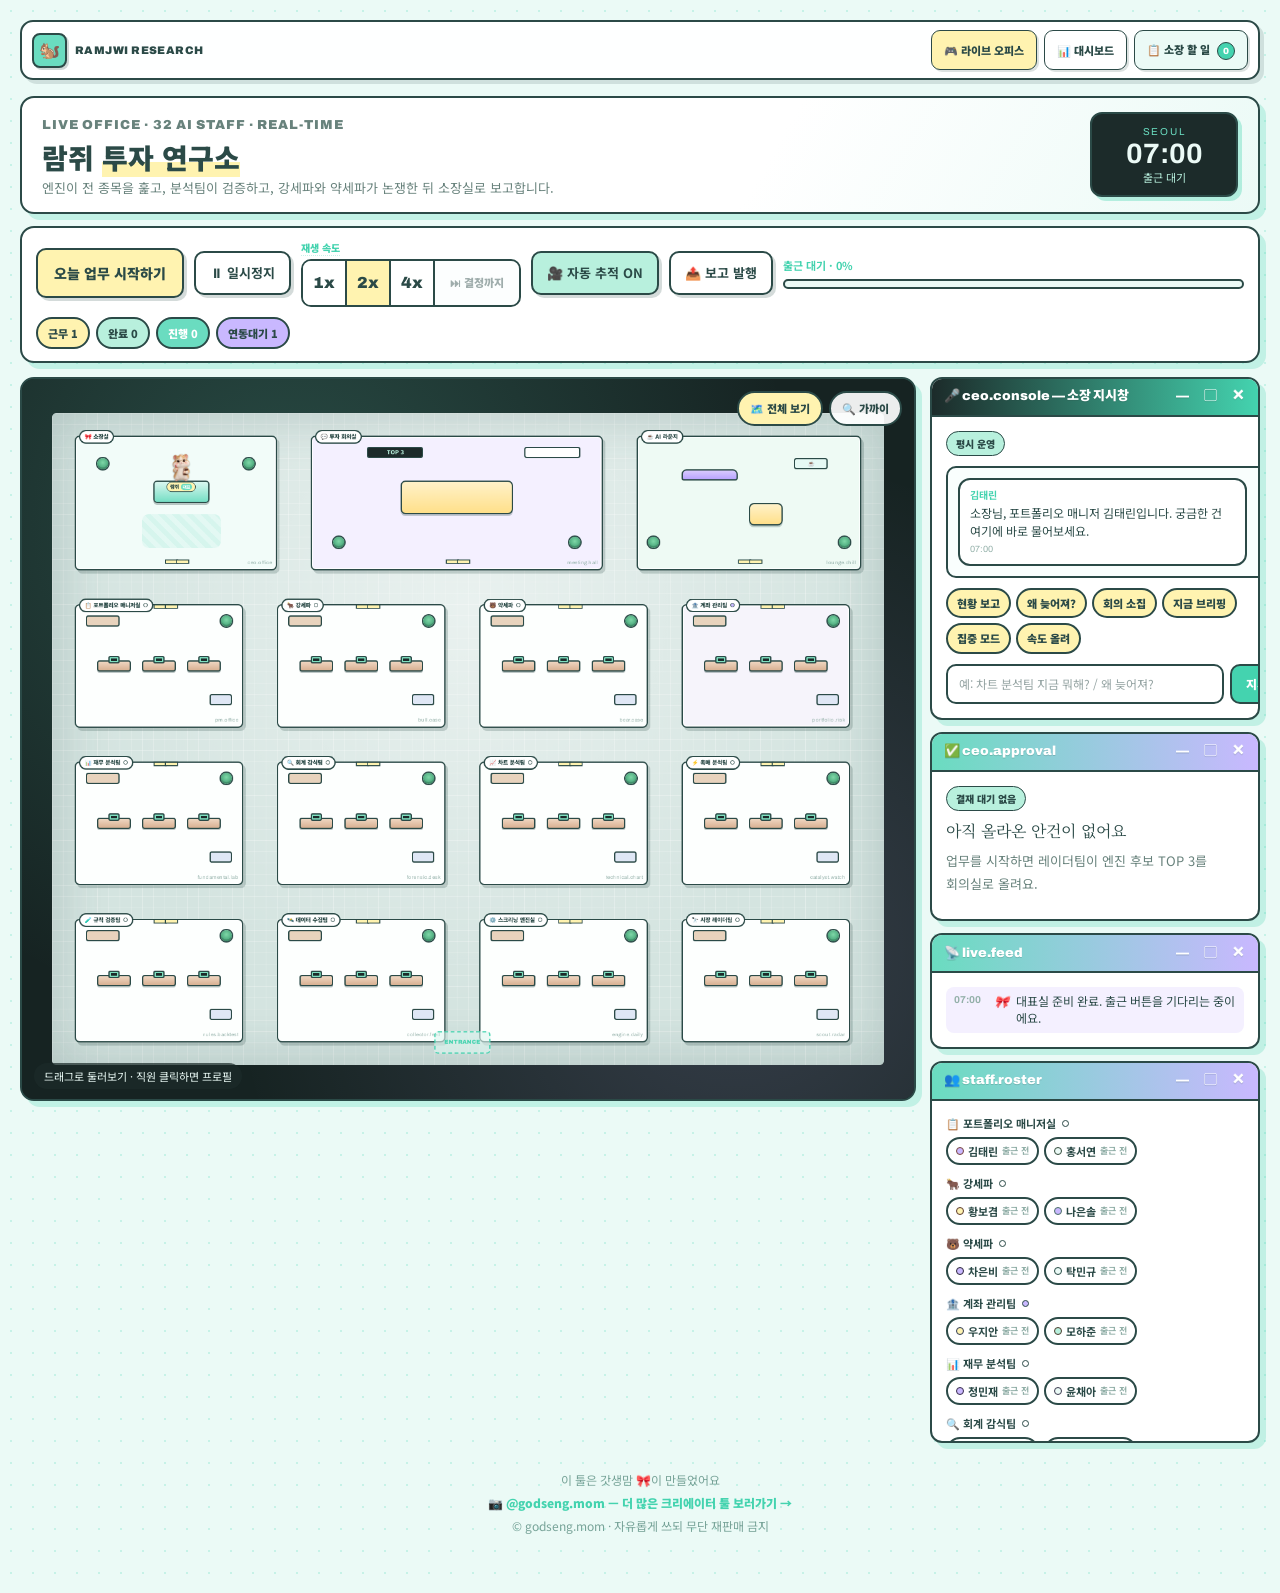
==== commit 76aa45d4: "연구소 사무실 갱신 2026-09-29" ====
--- a/index.html
+++ b/index.html
@@ -7,4 +7,4 @@
 <meta name="robots" content="noindex">
 <script>if("serviceWorker" in navigator){addEventListener("load",()=>navigator.serviceWorker.register("./sw.js"))}</script>
 <meta charSet="utf-8"/><meta name="viewport" content="width=device-width, initial-scale=1"/><link rel="stylesheet" href="./assets/index-DvPwYuT-.css" data-rsc-css-href="./assets/index-DvPwYuT-.css" data-precedence="vite-rsc/importer-resources"/><link rel="modulepreload" href="./assets/layout-segment-context-BiF1qHUy.js" crossorigin=""/><link rel="modulepreload" href="./assets/rolldown-runtime-S-ySWqyJ.js" crossorigin=""/><link rel="modulepreload" href="./assets/index-C9ALeJk-.js" crossorigin=""/><link rel="modulepreload" href="./assets/framework-CXnKph_e.js" crossorigin=""/><link rel="modulepreload" href="./assets/page-GU499bMd.js" crossorigin=""/><title>람쥐 투자 연구소 — 우리만의 리서치 하우스</title><meta name="description" content="시장이 아직 반영하지 않은 변화를 찾는 12개 팀의 개인 투자 리서치 연구소"/><meta property="og:title" content="RAMJWI RESEARCH"/><meta property="og:description" content="AI가 일하고, 대표가 결정하는 회사"/><meta property="og:image" content="/og.png"/><meta property="og:image:width" content="1672"/><meta property="og:image:height" content="935"/><meta property="og:image:alt" content="RAMJWI RESEARCH 픽셀 오피스"/><meta name="twitter:card" content="summary_large_image"/><meta name="twitter:title" content="RAMJWI RESEARCH"/><meta name="twitter:description" content="AI가 일하고, 대표가 결정하는 회사"/><meta name="twitter:image" content="/og.png"/><script>self.__VINEXT_RSC_PARAMS__={}</script><script>self.__VINEXT_RSC_NAV__={"pathname":"/","searchParams":[]}</script><link rel="modulepreload" href="./assets/index-C9ALeJk-.js" />
-</head><body><main class="page-shell"><div class="wrap"><nav class="app-nav" aria-label="AI Company 화면 전환"><div class="brand-chip"><span>🐿️</span><b>RAMJWI RESEARCH</b></div><div class="nav-tabs"><button class="active">🎮 라이브 오피스</button><button class="">📊 대시보드</button><button class="todo-tab ">📋 소장 할 일 <i>0</i></button></div></nav><header class="live-hero"><div><p class="eyebrow">LIVE OFFICE · 32 AI STAFF · REAL-TIME</p><h1>람쥐<!-- --> <em class="highlight">투자 연구소</em></h1><p>엔진이 전 종목을 훑고, 분석팀이 검증하고, 강세파와 약세파가 논쟁한 뒤 소장실로 보고합니다.</p></div><div class="live-clock"><span>SEOUL</span><b>07:00</b><small>출근 대기</small></div></header><section class="live-bar"><button class="btn btn-primary">오늘 업무 시작하기</button><button class="btn btn-ghost">⏸ 일시정지</button><div class="speed-wrap"><span class="speed-label" title="시뮬레이션 전체(걷기·업무·대사)가 함께 빨라져요. 실제 외부 작업 속도와는 무관합니다.">재생 속도</span><div class="speed-group" role="group" aria-label="재생 속도"><button class="" title="말풍선 읽기·화면녹화용">1<!-- -->x</button><button class="on" title="기본">2<!-- -->x</button><button class="" title="결과만 빠르게">4<!-- -->x</button><button class="skip " disabled="" title="소장님이 결재할 일이 생길 때까지 단숨에 건너뜁니다">⏭ 결정까지</button></div></div><button class="btn btn-ghost on">🎥 자동 추적 <!-- -->ON</button><button class="btn btn-ghost publish-btn " title="완료 보고를 Notion에 저장하고 같은 내용을 Discord로 보냅니다">📤 보고 발행</button><div class="live-progress"><span>출근 대기<!-- --> · <!-- -->0<!-- -->%</span><i><b style="width:0%"></b></i></div><div class="live-counts"><span class="lc on-duty">근무 <!-- -->1</span><span class="lc done">완료 <!-- -->0</span><span class="lc working">진행 <!-- -->0</span><span class="lc blocked">연동대기 <!-- -->1</span></div></section><section class="live-grid"><div class="world-frame"><div class="world-viewport"><div class="world-stage" style="width:1332px;height:1044px"><div class="world-floor"></div><div class="rm rm-ceo  " style="left:36px;top:36px;width:324px;height:216px"><span class="rm-head"><b>🎀<!-- --> <!-- -->소장실</b></span><span class="rm-code">ceo.office</span><span class="rm-door" style="left:144px;top:198px"></span><span class="rm-door" style="left:162px;top:198px"></span></div><div class="rm rm-meeting  " style="left:414px;top:36px;width:468px;height:216px"><span class="rm-head"><b>💬<!-- --> <!-- -->투자 회의실</b></span><span class="rm-code">meeting.hall</span><span class="rm-door" style="left:216px;top:198px"></span><span class="rm-door" style="left:234px;top:198px"></span></div><div class="rm rm-lounge  " style="left:936px;top:36px;width:360px;height:216px"><span class="rm-head"><b>☕<!-- --> <!-- -->AI 라운지</b></span><span class="rm-code">lounge.chill</span><span class="rm-door" style="left:162px;top:198px"></span><span class="rm-door" style="left:180px;top:198px"></span></div><div class="rm rm-dept waiting " style="left:36px;top:306px;width:270px;height:198px"><span class="rm-head"><b>📋<!-- --> <!-- -->포트폴리오 매니저실</b><i class="rm-dot waiting" title="대기"></i></span><span class="rm-code">pm.office</span><span class="rm-door" style="left:126px;top:0"></span><span class="rm-door" style="left:144px;top:0"></span></div><div class="rm rm-dept waiting " style="left:360px;top:306px;width:270px;height:198px"><span class="rm-head"><b>🐂<!-- --> <!-- -->강세파</b><i class="rm-dot waiting" title="대기"></i></span><span class="rm-code">bull.case</span><span class="rm-door" style="left:126px;top:0"></span><span class="rm-door" style="left:144px;top:0"></span></div><div class="rm rm-dept waiting " style="left:684px;top:306px;width:270px;height:198px"><span class="rm-head"><b>🐻<!-- --> <!-- -->약세파</b><i class="rm-dot waiting" title="대기"></i></span><span class="rm-code">bear.case</span><span class="rm-door" style="left:126px;top:0"></span><span class="rm-door" style="left:144px;top:0"></span></div><div class="rm rm-dept blocked " style="left:1008px;top:306px;width:270px;height:198px"><span class="rm-head"><b>🏦<!-- --> <!-- -->계좌 관리팀</b><i class="rm-dot blocked" title="연동 대기"></i></span><span class="rm-code">portfolio.risk</span><span class="rm-door" style="left:126px;top:0"></span><span class="rm-door" style="left:144px;top:0"></span></div><div class="rm rm-dept waiting " style="left:36px;top:558px;width:270px;height:198px"><span class="rm-head"><b>📊<!-- --> <!-- -->재무 분석팀</b><i class="rm-dot waiting" title="대기"></i></span><span class="rm-code">fundamental.lab</span><span class="rm-door" style="left:126px;top:0"></span><span class="rm-door" style="left:144px;top:0"></span></div><div class="rm rm-dept waiting " style="left:360px;top:558px;width:270px;height:198px"><span class="rm-head"><b>🔍<!-- --> <!-- -->회계 감식팀</b><i class="rm-dot waiting" title="대기"></i></span><span class="rm-code">forensic.desk</span><span class="rm-door" style="left:126px;top:0"></span><span class="rm-door" style="left:144px;top:0"></span></div><div class="rm rm-dept waiting " style="left:684px;top:558px;width:270px;height:198px"><span class="rm-head"><b>📈<!-- --> <!-- -->차트 분석팀</b><i class="rm-dot waiting" title="대기"></i></span><span class="rm-code">technical.chart</span><span class="rm-door" style="left:126px;top:0"></span><span class="rm-door" style="left:144px;top:0"></span></div><div class="rm rm-dept waiting " style="left:1008px;top:558px;width:270px;height:198px"><span class="rm-head"><b>⚡<!-- --> <!-- -->촉매 분석팀</b><i class="rm-dot waiting" title="대기"></i></span><span class="rm-code">catalyst.watch</span><span class="rm-door" style="left:126px;top:0"></span><span class="rm-door" style="left:144px;top:0"></span></div><div class="rm rm-dept waiting " style="left:36px;top:810px;width:270px;height:198px"><span class="rm-head"><b>🧪<!-- --> <!-- -->규칙 검증팀</b><i class="rm-dot waiting" title="대기"></i></span><span class="rm-code">rules.backtest</span><span class="rm-door" style="left:126px;top:0"></span><span class="rm-door" style="left:144px;top:0"></span></div><div class="rm rm-dept waiting " style="left:360px;top:810px;width:270px;height:198px"><span class="rm-head"><b>🛰️<!-- --> <!-- -->데이터 수집팀</b><i class="rm-dot waiting" title="대기"></i></span><span class="rm-code">collector.feed</span><span class="rm-door" style="left:126px;top:0"></span><span class="rm-door" style="left:144px;top:0"></span></div><div class="rm rm-dept waiting " style="left:684px;top:810px;width:270px;height:198px"><span class="rm-head"><b>⚙️<!-- --> <!-- -->스크리닝 엔진실</b><i class="rm-dot waiting" title="대기"></i></span><span class="rm-code">engine.daily</span><span class="rm-door" style="left:126px;top:0"></span><span class="rm-door" style="left:144px;top:0"></span></div><div class="rm rm-dept waiting " style="left:1008px;top:810px;width:270px;height:198px"><span class="rm-head"><b>🔭<!-- --> <!-- -->시장 레이더팀</b><i class="rm-dot waiting" title="대기"></i></span><span class="rm-code">scout.radar</span><span class="rm-door" style="left:126px;top:0"></span><span class="rm-door" style="left:144px;top:0"></span></div><div class="pr pr-desk" style="left:72px;top:396px;width:54px;height:18px"><i class="pr-monitor"></i></div><div class="pr pr-desk" style="left:144px;top:396px;width:54px;height:18px"><i class="pr-monitor"></i></div><div class="pr pr-desk" style="left:216px;top:396px;width:54px;height:18px"><i class="pr-monitor"></i></div><div class="pr pr-shelf" style="left:54px;top:324px;width:54px;height:18px"></div><div class="pr pr-plant" style="left:270px;top:324px;width:18px;height:18px"></div><div class="pr pr-cabinet" style="left:252px;top:450px;width:36px;height:18px"></div><div class="pr pr-desk" style="left:396px;top:396px;width:54px;height:18px"><i class="pr-monitor"></i></div><div class="pr pr-desk" style="left:468px;top:396px;width:54px;height:18px"><i class="pr-monitor"></i></div><div class="pr pr-desk" style="left:540px;top:396px;width:54px;height:18px"><i class="pr-monitor"></i></div><div class="pr pr-shelf" style="left:378px;top:324px;width:54px;height:18px"></div><div class="pr pr-plant" style="left:594px;top:324px;width:18px;height:18px"></div><div class="pr pr-cabinet" style="left:576px;top:450px;width:36px;height:18px"></div><div class="pr pr-desk" style="left:720px;top:396px;width:54px;height:18px"><i class="pr-monitor"></i></div><div class="pr pr-desk" style="left:792px;top:396px;width:54px;height:18px"><i class="pr-monitor"></i></div><div class="pr pr-desk" style="left:864px;top:396px;width:54px;height:18px"><i class="pr-monitor"></i></div><div class="pr pr-shelf" style="left:702px;top:324px;width:54px;height:18px"></div><div class="pr pr-plant" style="left:918px;top:324px;width:18px;height:18px"></div><div class="pr pr-cabinet" style="left:900px;top:450px;width:36px;height:18px"></div><div class="pr pr-desk" style="left:1044px;top:396px;width:54px;height:18px"><i class="pr-monitor"></i></div><div class="pr pr-desk" style="left:1116px;top:396px;width:54px;height:18px"><i class="pr-monitor"></i></div><div class="pr pr-desk" style="left:1188px;top:396px;width:54px;height:18px"><i class="pr-monitor"></i></div><div class="pr pr-shelf" style="left:1026px;top:324px;width:54px;height:18px"></div><div class="pr pr-plant" style="left:1242px;top:324px;width:18px;height:18px"></div><div class="pr pr-cabinet" style="left:1224px;top:450px;width:36px;height:18px"></div><div class="pr pr-desk" style="left:72px;top:648px;width:54px;height:18px"><i class="pr-monitor"></i></div><div class="pr pr-desk" style="left:144px;top:648px;width:54px;height:18px"><i class="pr-monitor"></i></div><div class="pr pr-desk" style="left:216px;top:648px;width:54px;height:18px"><i class="pr-monitor"></i></div><div class="pr pr-shelf" style="left:54px;top:576px;width:54px;height:18px"></div><div class="pr pr-plant" style="left:270px;top:576px;width:18px;height:18px"></div><div class="pr pr-cabinet" style="left:252px;top:702px;width:36px;height:18px"></div><div class="pr pr-desk" style="left:396px;top:648px;width:54px;height:18px"><i class="pr-monitor"></i></div><div class="pr pr-desk" style="left:468px;top:648px;width:54px;height:18px"><i class="pr-monitor"></i></div><div class="pr pr-desk" style="left:540px;top:648px;width:54px;height:18px"><i class="pr-monitor"></i></div><div class="pr pr-shelf" style="left:378px;top:576px;width:54px;height:18px"></div><div class="pr pr-plant" style="left:594px;top:576px;width:18px;height:18px"></div><div class="pr pr-cabinet" style="left:576px;top:702px;width:36px;height:18px"></div><div class="pr pr-desk" style="left:720px;top:648px;width:54px;height:18px"><i class="pr-monitor"></i></div><div class="pr pr-desk" style="left:792px;top:648px;width:54px;height:18px"><i class="pr-monitor"></i></div><div class="pr pr-desk" style="left:864px;top:648px;width:54px;height:18px"><i class="pr-monitor"></i></div><div class="pr pr-shelf" style="left:702px;top:576px;width:54px;height:18px"></div><div class="pr pr-plant" style="left:918px;top:576px;width:18px;height:18px"></div><div class="pr pr-cabinet" style="left:900px;top:702px;width:36px;height:18px"></div><div class="pr pr-desk" style="left:1044px;top:648px;width:54px;height:18px"><i class="pr-monitor"></i></div><div class="pr pr-desk" style="left:1116px;top:648px;width:54px;height:18px"><i class="pr-monitor"></i></div><div class="pr pr-desk" style="left:1188px;top:648px;width:54px;height:18px"><i class="pr-monitor"></i></div><div class="pr pr-shelf" style="left:1026px;top:576px;width:54px;height:18px"></div><div class="pr pr-plant" style="left:1242px;top:576px;width:18px;height:18px"></div><div class="pr pr-cabinet" style="left:1224px;top:702px;width:36px;height:18px"></div><div class="pr pr-desk" style="left:72px;top:900px;width:54px;height:18px"><i class="pr-monitor"></i></div><div class="pr pr-desk" style="left:144px;top:900px;width:54px;height:18px"><i class="pr-monitor"></i></div><div class="pr pr-desk" style="left:216px;top:900px;width:54px;height:18px"><i class="pr-monitor"></i></div><div class="pr pr-shelf" style="left:54px;top:828px;width:54px;height:18px"></div><div class="pr pr-plant" style="left:270px;top:828px;width:18px;height:18px"></div><div class="pr pr-cabinet" style="left:252px;top:954px;width:36px;height:18px"></div><div class="pr pr-desk" style="left:396px;top:900px;width:54px;height:18px"><i class="pr-monitor"></i></div><div class="pr pr-desk" style="left:468px;top:900px;width:54px;height:18px"><i class="pr-monitor"></i></div><div class="pr pr-desk" style="left:540px;top:900px;width:54px;height:18px"><i class="pr-monitor"></i></div><div class="pr pr-shelf" style="left:378px;top:828px;width:54px;height:18px"></div><div class="pr pr-plant" style="left:594px;top:828px;width:18px;height:18px"></div><div class="pr pr-cabinet" style="left:576px;top:954px;width:36px;height:18px"></div><div class="pr pr-desk" style="left:720px;top:900px;width:54px;height:18px"><i class="pr-monitor"></i></div><div class="pr pr-desk" style="left:792px;top:900px;width:54px;height:18px"><i class="pr-monitor"></i></div><div class="pr pr-desk" style="left:864px;top:900px;width:54px;height:18px"><i class="pr-monitor"></i></div><div class="pr pr-shelf" style="left:702px;top:828px;width:54px;height:18px"></div><div class="pr pr-plant" style="left:918px;top:828px;width:18px;height:18px"></div><div class="pr pr-cabinet" style="left:900px;top:954px;width:36px;height:18px"></div><div class="pr pr-desk" style="left:1044px;top:900px;width:54px;height:18px"><i class="pr-monitor"></i></div><div class="pr pr-desk" style="left:1116px;top:900px;width:54px;height:18px"><i class="pr-monitor"></i></div><div class="pr pr-desk" style="left:1188px;top:900px;width:54px;height:18px"><i class="pr-monitor"></i></div><div class="pr pr-shelf" style="left:1026px;top:828px;width:54px;height:18px"></div><div class="pr pr-plant" style="left:1242px;top:828px;width:18px;height:18px"></div><div class="pr pr-cabinet" style="left:1224px;top:954px;width:36px;height:18px"></div><div class="pr pr-ceo-desk" style="left:162px;top:108px;width:90px;height:36px"></div><div class="pr pr-rug" style="left:144px;top:162px;width:126px;height:54px"></div><div class="pr pr-plant" style="left:72px;top:72px;width:18px;height:18px"></div><div class="pr pr-plant" style="left:306px;top:72px;width:18px;height:18px"></div><div class="pr pr-table" style="left:558px;top:108px;width:180px;height:54px"></div><div class="pr pr-screen" style="left:504px;top:54px;width:90px;height:18px"><span>TOP 3</span></div><div class="pr pr-whiteboard" style="left:756px;top:54px;width:90px;height:18px"></div><div class="pr pr-plant" style="left:450px;top:198px;width:18px;height:18px"></div><div class="pr pr-plant" style="left:828px;top:198px;width:18px;height:18px"></div><div class="pr pr-sofa" style="left:1008px;top:90px;width:90px;height:18px"></div><div class="pr pr-table" style="left:1116px;top:144px;width:54px;height:36px"></div><div class="pr pr-coffee" style="left:1188px;top:72px;width:54px;height:18px"><span>☕</span></div><div class="pr pr-plant" style="left:1260px;top:198px;width:18px;height:18px"></div><div class="pr pr-plant" style="left:954px;top:198px;width:18px;height:18px"></div><div class="entrance-mat" style="left:612px;top:990px;width:90px;height:36px">ENTRANCE</div><div data-dept="research" style="--hair:#2f2a3d;--shirt:#fff3b0;--accent:#6adcc0;--skin:#ffdcc4"><span class="ag-bubble"></span><span class="ag-bar"><i></i></span><span class="ag-body"><i class="p-shadow"></i><i class="p-leg l"></i><i class="p-leg r"></i><i class="p-torso"></i><i class="p-arm l"></i><i class="p-arm r"></i><i class="p-head"><b class="p-eye l"></b><b class="p-eye r"></b></i><i class="p-hair"></i></span><span class="ag-tag">한도윤<em>팀장</em></span></div><div data-dept="research" style="--hair:#8a4a3c;--shirt:#b8f0dd;--accent:#c9b8ff;--skin:#f7cdae"><span class="ag-bubble"></span><span class="ag-bar"><i></i></span><span class="ag-body"><i class="p-shadow"></i><i class="p-leg l"></i><i class="p-leg r"></i><i class="p-torso"></i><i class="p-arm l"></i><i class="p-arm r"></i><i class="p-head"><b class="p-eye l"></b><b class="p-eye r"></b></i><i class="p-hair"></i></span><span class="ag-tag">서하린</span></div><div data-dept="brand" style="--hair:#372b4a;--shirt:#c9b8ff;--accent:#c9b8ff;--skin:#ffe3cf"><span class="ag-bubble"></span><span class="ag-bar"><i></i></span><span class="ag-body"><i class="p-shadow"></i><i class="p-leg l"></i><i class="p-leg r"></i><i class="p-torso"></i><i class="p-arm l"></i><i class="p-arm r"></i><i class="p-head"><b class="p-eye l"></b><b class="p-eye r"></b></i><i class="p-hair"></i></span><span class="ag-tag">정민재<em>팀장</em></span></div><div data-dept="brand" style="--hair:#3c3a4f;--shirt:#ebfaf6;--accent:#fff3b0;--skin:#eec39f"><span class="ag-bubble"></span><span class="ag-bar"><i></i></span><span class="ag-body"><i class="p-shadow"></i><i class="p-leg l"></i><i class="p-leg r"></i><i class="p-torso"></i><i class="p-arm l"></i><i class="p-arm r"></i><i class="p-head"><b class="p-eye l"></b><b class="p-eye r"></b></i><i class="p-hair"></i></span><span class="ag-tag">윤채아</span></div><div data-dept="strategy1" style="--hair:#2d4b46;--shirt:#b8f0dd;--accent:#b8f0dd;--skin:#ffdcc4"><span class="ag-bubble"></span><span class="ag-bar"><i></i></span><span class="ag-body"><i class="p-shadow"></i><i class="p-leg l"></i><i class="p-leg r"></i><i class="p-torso"></i><i class="p-arm l"></i><i class="p-arm r"></i><i class="p-head"><b class="p-eye l"></b><b class="p-eye r"></b></i><i class="p-hair"></i></span><span class="ag-tag">강서진<em>팀장</em></span></div><div data-dept="strategy1" style="--hair:#463227;--shirt:#ebfaf6;--accent:#c9b8ff;--skin:#f7cdae"><span class="ag-bubble"></span><span class="ag-bar"><i></i></span><span class="ag-body"><i class="p-shadow"></i><i class="p-leg l"></i><i class="p-leg r"></i><i class="p-torso"></i><i class="p-arm l"></i><i class="p-arm r"></i><i class="p-head"><b class="p-eye l"></b><b class="p-eye r"></b></i><i class="p-hair"></i></span><span class="ag-tag">문태호</span></div><div data-dept="qa" style="--hair:#c26e4b;--shirt:#6adcc0;--accent:#fff3b0;--skin:#ffe3cf"><span class="ag-bubble"></span><span class="ag-bar"><i></i></span><span class="ag-body"><i class="p-shadow"></i><i class="p-leg l"></i><i class="p-leg r"></i><i class="p-torso"></i><i class="p-arm l"></i><i class="p-arm r"></i><i class="p-head"><b class="p-eye l"></b><b class="p-eye r"></b></i><i class="p-hair"></i></span><span class="ag-tag">오유나<em>팀장</em></span></div><div data-dept="qa" style="--hair:#4a3a2a;--shirt:#fff3b0;--accent:#b8f0dd;--skin:#eec39f"><span class="ag-bubble"></span><span class="ag-bar"><i></i></span><span class="ag-body"><i class="p-shadow"></i><i class="p-leg l"></i><i class="p-leg r"></i><i class="p-torso"></i><i class="p-arm l"></i><i class="p-arm r"></i><i class="p-head"><b class="p-eye l"></b><b class="p-eye r"></b></i><i class="p-hair"></i></span><span class="ag-tag">배지훈</span></div><div data-dept="strategy2" style="--hair:#8b534a;--shirt:#fff3b0;--accent:#6adcc0;--skin:#ffdcc4"><span class="ag-bubble"></span><span class="ag-bar"><i></i></span><span class="ag-body"><i class="p-shadow"></i><i class="p-leg l"></i><i class="p-leg r"></i><i class="p-torso"></i><i class="p-arm l"></i><i class="p-arm r"></i><i class="p-head"><b class="p-eye l"></b><b class="p-eye r"></b></i><i class="p-hair"></i></span><span class="ag-tag">임수아<em>팀장</em></span></div><div data-dept="strategy2" style="--hair:#33304a;--shirt:#6adcc0;--accent:#b8f0dd;--skin:#f7cdae"><span class="ag-bubble"></span><span class="ag-bar"><i></i></span><span class="ag-body"><i class="p-shadow"></i><i class="p-leg l"></i><i class="p-leg r"></i><i class="p-torso"></i><i class="p-arm l"></i><i class="p-arm r"></i><i class="p-head"><b class="p-eye l"></b><b class="p-eye r"></b></i><i class="p-hair"></i></span><span class="ag-tag">조현우</span></div><div data-dept="reels" style="--hair:#5d3a2c;--shirt:#fff3b0;--accent:#6adcc0;--skin:#ffe3cf"><span class="ag-bubble"></span><span class="ag-bar"><i></i></span><span class="ag-body"><i class="p-shadow"></i><i class="p-leg l"></i><i class="p-leg r"></i><i class="p-torso"></i><i class="p-arm l"></i><i class="p-arm r"></i><i class="p-head"><b class="p-eye l"></b><b class="p-eye r"></b></i><i class="p-hair"></i></span><span class="ag-tag">황보겸<em>팀장</em></span></div><div data-dept="reels" style="--hair:#4a6f66;--shirt:#c9b8ff;--accent:#fff3b0;--skin:#eec39f"><span class="ag-bubble"></span><span class="ag-bar"><i></i></span><span class="ag-body"><i class="p-shadow"></i><i class="p-leg l"></i><i class="p-leg r"></i><i class="p-torso"></i><i class="p-arm l"></i><i class="p-arm r"></i><i class="p-head"><b class="p-eye l"></b><b class="p-eye r"></b></i><i class="p-hair"></i></span><span class="ag-tag">나은솔</span></div><div data-dept="carousel" style="--hair:#2c2638;--shirt:#c9b8ff;--accent:#c9b8ff;--skin:#ffdcc4"><span class="ag-bubble"></span><span class="ag-bar"><i></i></span><span class="ag-body"><i class="p-shadow"></i><i class="p-leg l"></i><i class="p-leg r"></i><i class="p-torso"></i><i class="p-arm l"></i><i class="p-arm r"></i><i class="p-head"><b class="p-eye l"></b><b class="p-eye r"></b></i><i class="p-hair"></i></span><span class="ag-tag">차은비<em>팀장</em></span></div><div data-dept="carousel" style="--hair:#274a44;--shirt:#ebfaf6;--accent:#b8f0dd;--skin:#f7cdae"><span class="ag-bubble"></span><span class="ag-bar"><i></i></span><span class="ag-body"><i class="p-shadow"></i><i class="p-leg l"></i><i class="p-leg r"></i><i class="p-torso"></i><i class="p-arm l"></i><i class="p-arm r"></i><i class="p-head"><b class="p-eye l"></b><b class="p-eye r"></b></i><i class="p-hair"></i></span><span class="ag-tag">탁민규</span></div><div data-dept="partner" style="--hair:#563a32;--shirt:#b8f0dd;--accent:#b8f0dd;--skin:#ffe3cf"><span class="ag-bubble"></span><span class="ag-bar"><i></i></span><span class="ag-body"><i class="p-shadow"></i><i class="p-leg l"></i><i class="p-leg r"></i><i class="p-torso"></i><i class="p-arm l"></i><i class="p-arm r"></i><i class="p-head"><b class="p-eye l"></b><b class="p-eye r"></b></i><i class="p-hair"></i></span><span class="ag-tag">백서우<em>팀장</em></span></div><div data-dept="partner" style="--hair:#2d4543;--shirt:#c9b8ff;--accent:#fff3b0;--skin:#eec39f"><span class="ag-bubble"></span><span class="ag-bar"><i></i></span><span class="ag-body"><i class="p-shadow"></i><i class="p-leg l"></i><i class="p-leg r"></i><i class="p-torso"></i><i class="p-arm l"></i><i class="p-arm r"></i><i class="p-head"><b class="p-eye l"></b><b class="p-eye r"></b></i><i class="p-hair"></i></span><span class="ag-tag">진아름</span></div><div data-dept="finance" style="--hair:#313b56;--shirt:#fff3b0;--accent:#fff3b0;--skin:#ffdcc4"><span class="ag-bubble"></span><span class="ag-bar"><i></i></span><span class="ag-body"><i class="p-shadow"></i><i class="p-leg l"></i><i class="p-leg r"></i><i class="p-torso"></i><i class="p-arm l"></i><i class="p-arm r"></i><i class="p-head"><b class="p-eye l"></b><b class="p-eye r"></b></i><i class="p-hair"></i></span><span class="ag-tag">우지안<em>팀장</em></span></div><div data-dept="finance" style="--hair:#4b3b2c;--shirt:#b8f0dd;--accent:#c9b8ff;--skin:#f7cdae"><span class="ag-bubble"></span><span class="ag-bar"><i></i></span><span class="ag-body"><i class="p-shadow"></i><i class="p-leg l"></i><i class="p-leg r"></i><i class="p-torso"></i><i class="p-arm l"></i><i class="p-arm r"></i><i class="p-head"><b class="p-eye l"></b><b class="p-eye r"></b></i><i class="p-hair"></i></span><span class="ag-tag">모하준</span></div><div data-dept="review" style="--hair:#689086;--shirt:#6adcc0;--accent:#6adcc0;--skin:#ffe3cf"><span class="ag-bubble"></span><span class="ag-bar"><i></i></span><span class="ag-body"><i class="p-shadow"></i><i class="p-leg l"></i><i class="p-leg r"></i><i class="p-torso"></i><i class="p-arm l"></i><i class="p-arm r"></i><i class="p-head"><b class="p-eye l"></b><b class="p-eye r"></b></i><i class="p-hair"></i></span><span class="ag-tag">석하람<em>팀장</em></span></div><div data-dept="review" style="--hair:#2e3a4a;--shirt:#ebfaf6;--accent:#b8f0dd;--skin:#eec39f"><span class="ag-bubble"></span><span class="ag-bar"><i></i></span><span class="ag-body"><i class="p-shadow"></i><i class="p-leg l"></i><i class="p-leg r"></i><i class="p-torso"></i><i class="p-arm l"></i><i class="p-arm r"></i><i class="p-head"><b class="p-eye l"></b><b class="p-eye r"></b></i><i class="p-hair"></i></span><span class="ag-tag">편도영</span></div><div data-dept="ops" style="--hair:#3b3b49;--shirt:#b8f0dd;--accent:#b8f0dd;--skin:#ffdcc4"><span class="ag-bubble"></span><span class="ag-bar"><i></i></span><span class="ag-body"><i class="p-shadow"></i><i class="p-leg l"></i><i class="p-leg r"></i><i class="p-torso"></i><i class="p-arm l"></i><i class="p-arm r"></i><i class="p-head"><b class="p-eye l"></b><b class="p-eye r"></b></i><i class="p-hair"></i></span><span class="ag-tag">류시온<em>팀장</em></span></div><div data-dept="ops" style="--hair:#305754;--shirt:#fff3b0;--accent:#6adcc0;--skin:#f7cdae"><span class="ag-bubble"></span><span class="ag-bar"><i></i></span><span class="ag-body"><i class="p-shadow"></i><i class="p-leg l"></i><i class="p-leg r"></i><i class="p-torso"></i><i class="p-arm l"></i><i class="p-arm r"></i><i class="p-head"><b class="p-eye l"></b><b class="p-eye r"></b></i><i class="p-hair"></i></span><span class="ag-tag">주예린</span></div><div data-dept="secretary" style="--hair:#7a453c;--shirt:#c9b8ff;--accent:#c9b8ff;--skin:#ffe3cf"><span class="ag-bubble"></span><span class="ag-bar"><i></i></span><span class="ag-body"><i class="p-shadow"></i><i class="p-leg l"></i><i class="p-leg r"></i><i class="p-torso"></i><i class="p-arm l"></i><i class="p-arm r"></i><i class="p-head"><b class="p-eye l"></b><b class="p-eye r"></b></i><i class="p-hair"></i></span><span class="ag-tag">김태린<em>팀장</em></span></div><div data-dept="secretary" style="--hair:#334a3a;--shirt:#ebfaf6;--accent:#fff3b0;--skin:#eec39f"><span class="ag-bubble"></span><span class="ag-bar"><i></i></span><span class="ag-body"><i class="p-shadow"></i><i class="p-leg l"></i><i class="p-leg r"></i><i class="p-torso"></i><i class="p-arm l"></i><i class="p-arm r"></i><i class="p-head"><b class="p-eye l"></b><b class="p-eye r"></b></i><i class="p-hair"></i></span><span class="ag-tag">홍서연</span></div><div data-dept="ceo" style="--hair:#6b3d34;--shirt:#c9b8ff;--accent:#fff3b0;--skin:#ffdcc4"><span class="ag-bubble"></span><span class="ag-bar"><i></i></span><span class="ag-body"><i class="p-shadow"></i><i class="p-leg l"></i><i class="p-leg r"></i><i class="p-torso"></i><i class="p-arm l"></i><i class="p-arm r"></i><i class="p-head"><b class="p-eye l"></b><b class="p-eye r"></b></i><i class="p-hair"></i></span><span class="ag-tag">람쥐<em>대표</em></span></div></div><div class="world-hud"><button class="on">🗺️ 전체 보기</button><button class="">🔍 가까이</button></div><div class="world-hint">드래그로 둘러보기 · 직원 클릭하면 프로필</div></div></div><aside class="live-rail"><section class="win rail-card console-card" id="ceo-console"><div class="win-bar"><span>🎤 ceo.console — 소장 지시창</span><span class="window-controls">—　▢　✕</span></div><div class="win-body console-body"><div class="console-status"><span class="mini-badge mint">평시 운영</span></div><div class="console-log"><div class="console-line staff"><b>김태린</b><p>소장님, 포트폴리오 매니저 김태린입니다. 궁금한 건 여기에 바로 물어보세요.</p><small>07:00</small></div></div><div class="console-quick"><button>현황 보고</button><button>왜 늦어져?</button><button>회의 소집</button><button>지금 브리핑</button><button>집중 모드</button><button>속도 올려</button></div><form class="console-input"><input placeholder="예: 차트 분석팀 지금 뭐해? / 왜 늦어져?" aria-label="소장 지시 입력" value=""/><button type="submit">지시</button></form></div></section><section class="win rail-card" id="ceo-approval"><div class="win-bar"><span>✅ ceo.approval</span><span class="window-controls">—　▢　✕</span></div><div class="win-body approval-body "><div class="approval-top"><span class="mini-badge mint">결재 대기 없음</span></div><h3>아직 올라온 안건이 없어요</h3><p>업무를 시작하면 레이더팀이 엔진 후보 TOP 3를 회의실로 올려요.</p></div></section><section class="win rail-card feed-card"><div class="win-bar"><span>📡 live.feed</span><span class="window-controls">—　▢　✕</span></div><div class="win-body feed-body"><ul class="feed-list"><li class="lav"><b>07:00</b><i>🎀</i><span>대표실 준비 완료. 출근 버튼을 기다리는 중이에요.</span></li></ul></div></section><section class="win rail-card"><div class="win-bar"><span>👥 staff.roster</span><span class="window-controls">—　▢　✕</span></div><div class="win-body roster-body"><div class="roster-dept"><p><b>📋<!-- --> <!-- -->포트폴리오 매니저실</b><i class="rm-dot waiting"></i></p><div class="roster-chips"><button class="roster-chip "><i style="background:#c9b8ff;border-color:#7a453c"></i>김태린<small>출근 전</small></button><button class="roster-chip "><i style="background:#ebfaf6;border-color:#334a3a"></i>홍서연<small>출근 전</small></button></div></div><div class="roster-dept"><p><b>🐂<!-- --> <!-- -->강세파</b><i class="rm-dot waiting"></i></p><div class="roster-chips"><button class="roster-chip "><i style="background:#fff3b0;border-color:#5d3a2c"></i>황보겸<small>출근 전</small></button><button class="roster-chip "><i style="background:#c9b8ff;border-color:#4a6f66"></i>나은솔<small>출근 전</small></button></div></div><div class="roster-dept"><p><b>🐻<!-- --> <!-- -->약세파</b><i class="rm-dot waiting"></i></p><div class="roster-chips"><button class="roster-chip "><i style="background:#c9b8ff;border-color:#2c2638"></i>차은비<small>출근 전</small></button><button class="roster-chip "><i style="background:#ebfaf6;border-color:#274a44"></i>탁민규<small>출근 전</small></button></div></div><div class="roster-dept"><p><b>🏦<!-- --> <!-- -->계좌 관리팀</b><i class="rm-dot blocked"></i></p><div class="roster-chips"><button class="roster-chip "><i style="background:#fff3b0;border-color:#313b56"></i>우지안<small>출근 전</small></button><button class="roster-chip "><i style="background:#b8f0dd;border-color:#4b3b2c"></i>모하준<small>출근 전</small></button></div></div><div class="roster-dept"><p><b>📊<!-- --> <!-- -->재무 분석팀</b><i class="rm-dot waiting"></i></p><div class="roster-chips"><button class="roster-chip "><i style="background:#c9b8ff;border-color:#372b4a"></i>정민재<small>출근 전</small></button><button class="roster-chip "><i style="background:#ebfaf6;border-color:#3c3a4f"></i>윤채아<small>출근 전</small></button></div></div><div class="roster-dept"><p><b>🔍<!-- --> <!-- -->회계 감식팀</b><i class="rm-dot waiting"></i></p><div class="roster-chips"><button class="roster-chip "><i style="background:#b8f0dd;border-color:#2d4b46"></i>강서진<small>출근 전</small></button><button class="roster-chip "><i style="background:#ebfaf6;border-color:#463227"></i>문태호<small>출근 전</small></button></div></div><div class="roster-dept"><p><b>📈<!-- --> <!-- -->차트 분석팀</b><i class="rm-dot waiting"></i></p><div class="roster-chips"><button class="roster-chip "><i style="background:#6adcc0;border-color:#c26e4b"></i>오유나<small>출근 전</small></button><button class="roster-chip "><i style="background:#fff3b0;border-color:#4a3a2a"></i>배지훈<small>출근 전</small></button></div></div><div class="roster-dept"><p><b>⚡<!-- --> <!-- -->촉매 분석팀</b><i class="rm-dot waiting"></i></p><div class="roster-chips"><button class="roster-chip "><i style="background:#fff3b0;border-color:#8b534a"></i>임수아<small>출근 전</small></button><button class="roster-chip "><i style="background:#6adcc0;border-color:#33304a"></i>조현우<small>출근 전</small></button></div></div><div class="roster-dept"><p><b>🧪<!-- --> <!-- -->규칙 검증팀</b><i class="rm-dot waiting"></i></p><div class="roster-chips"><button class="roster-chip "><i style="background:#6adcc0;border-color:#689086"></i>석하람<small>출근 전</small></button><button class="roster-chip "><i style="background:#ebfaf6;border-color:#2e3a4a"></i>편도영<small>출근 전</small></button></div></div><div class="roster-dept"><p><b>🛰️<!-- --> <!-- -->데이터 수집팀</b><i class="rm-dot waiting"></i></p><div class="roster-chips"><button class="roster-chip "><i style="background:#b8f0dd;border-color:#563a32"></i>백서우<small>출근 전</small></button><button class="roster-chip "><i style="background:#c9b8ff;border-color:#2d4543"></i>진아름<small>출근 전</small></button></div></div><div class="roster-dept"><p><b>⚙️<!-- --> <!-- -->스크리닝 엔진실</b><i class="rm-dot waiting"></i></p><div class="roster-chips"><button class="roster-chip "><i style="background:#b8f0dd;border-color:#3b3b49"></i>류시온<small>출근 전</small></button><button class="roster-chip "><i style="background:#fff3b0;border-color:#305754"></i>주예린<small>출근 전</small></button></div></div><div class="roster-dept"><p><b>🔭<!-- --> <!-- -->시장 레이더팀</b><i class="rm-dot waiting"></i></p><div class="roster-chips"><button class="roster-chip "><i style="background:#fff3b0;border-color:#2f2a3d"></i>한도윤<small>출근 전</small></button><button class="roster-chip "><i style="background:#b8f0dd;border-color:#8a4a3c"></i>서하린<small>출근 전</small></button></div></div></div></section></aside></section><footer>이 툴은 갓생맘 🎀이 만들었어요<br/><a href="https://www.instagram.com/godseng.mom/" target="_blank" rel="noreferrer">📷 @godseng.mom — 더 많은 크리에이터 툴 보러가기 →</a><br/>© godseng.mom · 자유롭게 쓰되 무단 재판매 금지</footer></div><div class="toast " role="status"></div></main><script id="_R_">import("./assets/index-C9ALeJk-.js")</script></body></html><script>self.__VINEXT_RSC_CHUNKS__=self.__VINEXT_RSC_CHUNKS__||[];self.__VINEXT_RSC_CHUNKS__.push("2:I[\"8c0f216c4604\",[],\"Children\",1]\n3:I[\"15c18cfaeeff\",[],\"LayoutSegmentProvider\",1]\n4:I[\"8c0f216c4604\",[],\"Slot\",1]\n5:I[\"593f344dc510\",[],\"RedirectBoundary\",1]\n:HL[\"./assets/index-DvPwYuT-.css\",\"style\"]\n")</script><script>self.__VINEXT_RSC_CHUNKS__=self.__VINEXT_RSC_CHUNKS__||[];self.__VINEXT_RSC_CHUNKS__.push("0:{\"__route\":\"route:/\",\"__interceptionContext\":null,\"__layoutIds\":[\"layout:/\"],\"__rootLayout\":\"/\",\"page:/\":\"$L1\",\"layout:/\":[[[[\"$\",\"link\",\"css:./assets/index-DvPwYuT-.css\",{\"rel\":\"stylesheet\",\"precedence\":\"vite-rsc/importer-resources\",\"href\":\"./assets/index-DvPwYuT-.css\",\"data-rsc-css-href\":\"./assets/index-DvPwYuT-.css\"}],\"$undefined\"],[\"$\",\"html\",null,{\"lang\":\"ko\",\"children\":[\"$\",\"body\",null,{\"children\":[\"$\",\"$L2\",null,{}]}]}]],null],\"route:/\":[[[\"$\",\"meta\",null,{\"charSet\":\"utf-8\"}],[[\"$\",\"title\",\"0\",{\"children\":\"람쥐 투자 연구소 — 우리만의 리서치 하우스\"}],[\"$\",\"meta\",\"1\",{\"name\":\"description\",\"content\":\"시장이 아직 반영하지 않은 변화를 찾는 12개 팀의 개인 투자 리서치 연구소\"}],[\"$\",\"meta\",\"2\",{\"property\":\"og:title\",\"content\":\"RAMJWI RESEARCH\"}],[\"$\",\"meta\",\"3\",{\"property\":\"og:description\",\"content\":\"AI가 일하고, 대표가 결정하는 회사\"}],[\"$\",\"meta\",\"4\",{\"property\":\"og:image\",\"content\":\"/og.png\"}],[\"$\",\"meta\",\"5\",{\"property\":\"og:image:width\",\"content\":\"1672\"}],[\"$\",\"meta\",\"6\",{\"property\":\"og:image:height\",\"content\":\"935\"}],[\"$\",\"meta\",\"7\",{\"property\":\"og:image:alt\",\"content\":\"RAMJWI RESEARCH 픽셀 오피스\"}],[\"$\",\"meta\",\"8\",{\"name\":\"twitter:card\",\"content\":\"summary_large_image\"}],[\"$\",\"meta\",\"9\",{\"name\":\"twitter:title\",\"content\":\"RAMJWI RESEARCH\"}],[\"$\",\"meta\",\"10\",{\"name\":\"twitter:description\",\"content\":\"AI가 일하고, 대표가 결정하는 회사\"}],[\"$\",\"meta\",\"11\",{\"name\":\"twitter:image\",\"content\":\"/og.png\"}]],[[\"$\",\"meta\",\"0\",{\"name\":\"viewport\",\"content\":\"width=device-width, initial-scale=1\"}]]],[\"$\",\"$L3\",null,{\"segmentMap\":{\"children\":[]},\"children\":[\"$\",\"$L4\",null,{\"id\":\"layout:/\",\"parallelSlots\":\"$undefined\",\"children\":[\"$\",\"$L5\",null,{\"children\":[\"$\",\"$L3\",null,{\"segmentMap\":{\"children\":[]},\"children\":[\"$\",\"$L4\",null,{\"id\":\"page:/\"}]}]}]}]}]],\"__layoutFlags\":{\"layout:/\":\"s\"},\"__artifactCompatibility\":{\"schemaVersion\":1,\"graphVersion\":\"app-route-graph:4uhn5s1wvoptc\",\"deploymentVersion\":\"cc3027c9-5449-4274-b4e5-57e1c21ca45b\",\"appElementsSchemaVersion\":1,\"rscPayloadSchemaVersion\":1,\"rootBoundaryId\":\"/\",\"renderEpoch\":null}}\n")</script><script>self.__VINEXT_RSC_CHUNKS__=self.__VINEXT_RSC_CHUNKS__||[];self.__VINEXT_RSC_CHUNKS__.push("6:I[\"6efdf509a785\",[],\"default\",1]\n1:[\"$\",\"$L6\",null,{\"params\":\"$@7\",\"searchParams\":\"$@8\"}]\n")</script><script>self.__VINEXT_RSC_CHUNKS__=self.__VINEXT_RSC_CHUNKS__||[];self.__VINEXT_RSC_CHUNKS__.push("7:{}\n8:{}\n")</script><script>self.__VINEXT_RSC_DONE__=true</script>+</head><body><main class="page-shell"><div class="wrap"><nav class="app-nav" aria-label="AI Company 화면 전환"><div class="brand-chip"><span>🐿️</span><b>RAMJWI RESEARCH</b></div><div class="nav-tabs"><button class="active">🎮 라이브 오피스</button><button class="">📊 대시보드</button><button class="todo-tab ">📋 소장 할 일 <i>0</i></button></div></nav><header class="live-hero"><div><p class="eyebrow">LIVE OFFICE · 32 AI STAFF · REAL-TIME</p><h1>람쥐<!-- --> <em class="highlight">투자 연구소</em></h1><p>엔진이 전 종목을 훑고, 분석팀이 검증하고, 강세파와 약세파가 논쟁한 뒤 소장실로 보고합니다.</p></div><div class="live-clock"><span>SEOUL</span><b>07:00</b><small>출근 대기</small></div></header><section class="live-bar"><button class="btn btn-primary">오늘 업무 시작하기</button><button class="btn btn-ghost">⏸ 일시정지</button><div class="speed-wrap"><span class="speed-label" title="시뮬레이션 전체(걷기·업무·대사)가 함께 빨라져요. 실제 외부 작업 속도와는 무관합니다.">재생 속도</span><div class="speed-group" role="group" aria-label="재생 속도"><button class="" title="말풍선 읽기·화면녹화용">1<!-- -->x</button><button class="on" title="기본">2<!-- -->x</button><button class="" title="결과만 빠르게">4<!-- -->x</button><button class="skip " disabled="" title="소장님이 결재할 일이 생길 때까지 단숨에 건너뜁니다">⏭ 결정까지</button></div></div><button class="btn btn-ghost on">🎥 자동 추적 <!-- -->ON</button><button class="btn btn-ghost publish-btn " title="완료 보고를 Notion에 저장하고 같은 내용을 Discord로 보냅니다">📤 보고 발행</button><div class="live-progress"><span>출근 대기<!-- --> · <!-- -->0<!-- -->%</span><i><b style="width:0%"></b></i></div><div class="live-counts"><span class="lc on-duty">근무 <!-- -->1</span><span class="lc done">완료 <!-- -->0</span><span class="lc working">진행 <!-- -->0</span><span class="lc blocked">연동대기 <!-- -->1</span></div></section><section class="live-grid"><div class="world-frame"><div class="world-viewport"><div class="world-stage" style="width:1332px;height:1044px"><div class="world-floor"></div><div class="rm rm-ceo  " style="left:36px;top:36px;width:324px;height:216px"><span class="rm-head"><b>🎀<!-- --> <!-- -->소장실</b></span><span class="rm-code">ceo.office</span><span class="rm-door" style="left:144px;top:198px"></span><span class="rm-door" style="left:162px;top:198px"></span></div><div class="rm rm-meeting  " style="left:414px;top:36px;width:468px;height:216px"><span class="rm-head"><b>💬<!-- --> <!-- -->투자 회의실</b></span><span class="rm-code">meeting.hall</span><span class="rm-door" style="left:216px;top:198px"></span><span class="rm-door" style="left:234px;top:198px"></span></div><div class="rm rm-lounge  " style="left:936px;top:36px;width:360px;height:216px"><span class="rm-head"><b>☕<!-- --> <!-- -->AI 라운지</b></span><span class="rm-code">lounge.chill</span><span class="rm-door" style="left:162px;top:198px"></span><span class="rm-door" style="left:180px;top:198px"></span></div><div class="rm rm-dept waiting " style="left:36px;top:306px;width:270px;height:198px"><span class="rm-head"><b>📋<!-- --> <!-- -->포트폴리오 매니저실</b><i class="rm-dot waiting" title="대기"></i></span><span class="rm-code">pm.office</span><span class="rm-door" style="left:126px;top:0"></span><span class="rm-door" style="left:144px;top:0"></span></div><div class="rm rm-dept waiting " style="left:360px;top:306px;width:270px;height:198px"><span class="rm-head"><b>🐂<!-- --> <!-- -->강세파</b><i class="rm-dot waiting" title="대기"></i></span><span class="rm-code">bull.case</span><span class="rm-door" style="left:126px;top:0"></span><span class="rm-door" style="left:144px;top:0"></span></div><div class="rm rm-dept waiting " style="left:684px;top:306px;width:270px;height:198px"><span class="rm-head"><b>🐻<!-- --> <!-- -->약세파</b><i class="rm-dot waiting" title="대기"></i></span><span class="rm-code">bear.case</span><span class="rm-door" style="left:126px;top:0"></span><span class="rm-door" style="left:144px;top:0"></span></div><div class="rm rm-dept blocked " style="left:1008px;top:306px;width:270px;height:198px"><span class="rm-head"><b>🏦<!-- --> <!-- -->계좌 관리팀</b><i class="rm-dot blocked" title="연동 대기"></i></span><span class="rm-code">portfolio.risk</span><span class="rm-door" style="left:126px;top:0"></span><span class="rm-door" style="left:144px;top:0"></span></div><div class="rm rm-dept waiting " style="left:36px;top:558px;width:270px;height:198px"><span class="rm-head"><b>📊<!-- --> <!-- -->재무 분석팀</b><i class="rm-dot waiting" title="대기"></i></span><span class="rm-code">fundamental.lab</span><span class="rm-door" style="left:126px;top:0"></span><span class="rm-door" style="left:144px;top:0"></span></div><div class="rm rm-dept waiting " style="left:360px;top:558px;width:270px;height:198px"><span class="rm-head"><b>🔍<!-- --> <!-- -->회계 감식팀</b><i class="rm-dot waiting" title="대기"></i></span><span class="rm-code">forensic.desk</span><span class="rm-door" style="left:126px;top:0"></span><span class="rm-door" style="left:144px;top:0"></span></div><div class="rm rm-dept waiting " style="left:684px;top:558px;width:270px;height:198px"><span class="rm-head"><b>📈<!-- --> <!-- -->차트 분석팀</b><i class="rm-dot waiting" title="대기"></i></span><span class="rm-code">technical.chart</span><span class="rm-door" style="left:126px;top:0"></span><span class="rm-door" style="left:144px;top:0"></span></div><div class="rm rm-dept waiting " style="left:1008px;top:558px;width:270px;height:198px"><span class="rm-head"><b>⚡<!-- --> <!-- -->촉매 분석팀</b><i class="rm-dot waiting" title="대기"></i></span><span class="rm-code">catalyst.watch</span><span class="rm-door" style="left:126px;top:0"></span><span class="rm-door" style="left:144px;top:0"></span></div><div class="rm rm-dept waiting " style="left:36px;top:810px;width:270px;height:198px"><span class="rm-head"><b>🧪<!-- --> <!-- -->규칙 검증팀</b><i class="rm-dot waiting" title="대기"></i></span><span class="rm-code">rules.backtest</span><span class="rm-door" style="left:126px;top:0"></span><span class="rm-door" style="left:144px;top:0"></span></div><div class="rm rm-dept waiting " style="left:360px;top:810px;width:270px;height:198px"><span class="rm-head"><b>🛰️<!-- --> <!-- -->데이터 수집팀</b><i class="rm-dot waiting" title="대기"></i></span><span class="rm-code">collector.feed</span><span class="rm-door" style="left:126px;top:0"></span><span class="rm-door" style="left:144px;top:0"></span></div><div class="rm rm-dept waiting " style="left:684px;top:810px;width:270px;height:198px"><span class="rm-head"><b>⚙️<!-- --> <!-- -->스크리닝 엔진실</b><i class="rm-dot waiting" title="대기"></i></span><span class="rm-code">engine.daily</span><span class="rm-door" style="left:126px;top:0"></span><span class="rm-door" style="left:144px;top:0"></span></div><div class="rm rm-dept waiting " style="left:1008px;top:810px;width:270px;height:198px"><span class="rm-head"><b>🔭<!-- --> <!-- -->시장 레이더팀</b><i class="rm-dot waiting" title="대기"></i></span><span class="rm-code">scout.radar</span><span class="rm-door" style="left:126px;top:0"></span><span class="rm-door" style="left:144px;top:0"></span></div><div class="pr pr-desk" style="left:72px;top:396px;width:54px;height:18px"><i class="pr-monitor"></i></div><div class="pr pr-desk" style="left:144px;top:396px;width:54px;height:18px"><i class="pr-monitor"></i></div><div class="pr pr-desk" style="left:216px;top:396px;width:54px;height:18px"><i class="pr-monitor"></i></div><div class="pr pr-shelf" style="left:54px;top:324px;width:54px;height:18px"></div><div class="pr pr-plant" style="left:270px;top:324px;width:18px;height:18px"></div><div class="pr pr-cabinet" style="left:252px;top:450px;width:36px;height:18px"></div><div class="pr pr-desk" style="left:396px;top:396px;width:54px;height:18px"><i class="pr-monitor"></i></div><div class="pr pr-desk" style="left:468px;top:396px;width:54px;height:18px"><i class="pr-monitor"></i></div><div class="pr pr-desk" style="left:540px;top:396px;width:54px;height:18px"><i class="pr-monitor"></i></div><div class="pr pr-shelf" style="left:378px;top:324px;width:54px;height:18px"></div><div class="pr pr-plant" style="left:594px;top:324px;width:18px;height:18px"></div><div class="pr pr-cabinet" style="left:576px;top:450px;width:36px;height:18px"></div><div class="pr pr-desk" style="left:720px;top:396px;width:54px;height:18px"><i class="pr-monitor"></i></div><div class="pr pr-desk" style="left:792px;top:396px;width:54px;height:18px"><i class="pr-monitor"></i></div><div class="pr pr-desk" style="left:864px;top:396px;width:54px;height:18px"><i class="pr-monitor"></i></div><div class="pr pr-shelf" style="left:702px;top:324px;width:54px;height:18px"></div><div class="pr pr-plant" style="left:918px;top:324px;width:18px;height:18px"></div><div class="pr pr-cabinet" style="left:900px;top:450px;width:36px;height:18px"></div><div class="pr pr-desk" style="left:1044px;top:396px;width:54px;height:18px"><i class="pr-monitor"></i></div><div class="pr pr-desk" style="left:1116px;top:396px;width:54px;height:18px"><i class="pr-monitor"></i></div><div class="pr pr-desk" style="left:1188px;top:396px;width:54px;height:18px"><i class="pr-monitor"></i></div><div class="pr pr-shelf" style="left:1026px;top:324px;width:54px;height:18px"></div><div class="pr pr-plant" style="left:1242px;top:324px;width:18px;height:18px"></div><div class="pr pr-cabinet" style="left:1224px;top:450px;width:36px;height:18px"></div><div class="pr pr-desk" style="left:72px;top:648px;width:54px;height:18px"><i class="pr-monitor"></i></div><div class="pr pr-desk" style="left:144px;top:648px;width:54px;height:18px"><i class="pr-monitor"></i></div><div class="pr pr-desk" style="left:216px;top:648px;width:54px;height:18px"><i class="pr-monitor"></i></div><div class="pr pr-shelf" style="left:54px;top:576px;width:54px;height:18px"></div><div class="pr pr-plant" style="left:270px;top:576px;width:18px;height:18px"></div><div class="pr pr-cabinet" style="left:252px;top:702px;width:36px;height:18px"></div><div class="pr pr-desk" style="left:396px;top:648px;width:54px;height:18px"><i class="pr-monitor"></i></div><div class="pr pr-desk" style="left:468px;top:648px;width:54px;height:18px"><i class="pr-monitor"></i></div><div class="pr pr-desk" style="left:540px;top:648px;width:54px;height:18px"><i class="pr-monitor"></i></div><div class="pr pr-shelf" style="left:378px;top:576px;width:54px;height:18px"></div><div class="pr pr-plant" style="left:594px;top:576px;width:18px;height:18px"></div><div class="pr pr-cabinet" style="left:576px;top:702px;width:36px;height:18px"></div><div class="pr pr-desk" style="left:720px;top:648px;width:54px;height:18px"><i class="pr-monitor"></i></div><div class="pr pr-desk" style="left:792px;top:648px;width:54px;height:18px"><i class="pr-monitor"></i></div><div class="pr pr-desk" style="left:864px;top:648px;width:54px;height:18px"><i class="pr-monitor"></i></div><div class="pr pr-shelf" style="left:702px;top:576px;width:54px;height:18px"></div><div class="pr pr-plant" style="left:918px;top:576px;width:18px;height:18px"></div><div class="pr pr-cabinet" style="left:900px;top:702px;width:36px;height:18px"></div><div class="pr pr-desk" style="left:1044px;top:648px;width:54px;height:18px"><i class="pr-monitor"></i></div><div class="pr pr-desk" style="left:1116px;top:648px;width:54px;height:18px"><i class="pr-monitor"></i></div><div class="pr pr-desk" style="left:1188px;top:648px;width:54px;height:18px"><i class="pr-monitor"></i></div><div class="pr pr-shelf" style="left:1026px;top:576px;width:54px;height:18px"></div><div class="pr pr-plant" style="left:1242px;top:576px;width:18px;height:18px"></div><div class="pr pr-cabinet" style="left:1224px;top:702px;width:36px;height:18px"></div><div class="pr pr-desk" style="left:72px;top:900px;width:54px;height:18px"><i class="pr-monitor"></i></div><div class="pr pr-desk" style="left:144px;top:900px;width:54px;height:18px"><i class="pr-monitor"></i></div><div class="pr pr-desk" style="left:216px;top:900px;width:54px;height:18px"><i class="pr-monitor"></i></div><div class="pr pr-shelf" style="left:54px;top:828px;width:54px;height:18px"></div><div class="pr pr-plant" style="left:270px;top:828px;width:18px;height:18px"></div><div class="pr pr-cabinet" style="left:252px;top:954px;width:36px;height:18px"></div><div class="pr pr-desk" style="left:396px;top:900px;width:54px;height:18px"><i class="pr-monitor"></i></div><div class="pr pr-desk" style="left:468px;top:900px;width:54px;height:18px"><i class="pr-monitor"></i></div><div class="pr pr-desk" style="left:540px;top:900px;width:54px;height:18px"><i class="pr-monitor"></i></div><div class="pr pr-shelf" style="left:378px;top:828px;width:54px;height:18px"></div><div class="pr pr-plant" style="left:594px;top:828px;width:18px;height:18px"></div><div class="pr pr-cabinet" style="left:576px;top:954px;width:36px;height:18px"></div><div class="pr pr-desk" style="left:720px;top:900px;width:54px;height:18px"><i class="pr-monitor"></i></div><div class="pr pr-desk" style="left:792px;top:900px;width:54px;height:18px"><i class="pr-monitor"></i></div><div class="pr pr-desk" style="left:864px;top:900px;width:54px;height:18px"><i class="pr-monitor"></i></div><div class="pr pr-shelf" style="left:702px;top:828px;width:54px;height:18px"></div><div class="pr pr-plant" style="left:918px;top:828px;width:18px;height:18px"></div><div class="pr pr-cabinet" style="left:900px;top:954px;width:36px;height:18px"></div><div class="pr pr-desk" style="left:1044px;top:900px;width:54px;height:18px"><i class="pr-monitor"></i></div><div class="pr pr-desk" style="left:1116px;top:900px;width:54px;height:18px"><i class="pr-monitor"></i></div><div class="pr pr-desk" style="left:1188px;top:900px;width:54px;height:18px"><i class="pr-monitor"></i></div><div class="pr pr-shelf" style="left:1026px;top:828px;width:54px;height:18px"></div><div class="pr pr-plant" style="left:1242px;top:828px;width:18px;height:18px"></div><div class="pr pr-cabinet" style="left:1224px;top:954px;width:36px;height:18px"></div><div class="pr pr-ceo-desk" style="left:162px;top:108px;width:90px;height:36px"></div><div class="pr pr-rug" style="left:144px;top:162px;width:126px;height:54px"></div><div class="pr pr-plant" style="left:72px;top:72px;width:18px;height:18px"></div><div class="pr pr-plant" style="left:306px;top:72px;width:18px;height:18px"></div><div class="pr pr-table" style="left:558px;top:108px;width:180px;height:54px"></div><div class="pr pr-screen" style="left:504px;top:54px;width:90px;height:18px"><span>TOP 3</span></div><div class="pr pr-whiteboard" style="left:756px;top:54px;width:90px;height:18px"></div><div class="pr pr-plant" style="left:450px;top:198px;width:18px;height:18px"></div><div class="pr pr-plant" style="left:828px;top:198px;width:18px;height:18px"></div><div class="pr pr-sofa" style="left:1008px;top:90px;width:90px;height:18px"></div><div class="pr pr-table" style="left:1116px;top:144px;width:54px;height:36px"></div><div class="pr pr-coffee" style="left:1188px;top:72px;width:54px;height:18px"><span>☕</span></div><div class="pr pr-plant" style="left:1260px;top:198px;width:18px;height:18px"></div><div class="pr pr-plant" style="left:954px;top:198px;width:18px;height:18px"></div><div class="entrance-mat" style="left:612px;top:990px;width:90px;height:36px">ENTRANCE</div><div data-dept="research" style="--hair:#2f2a3d;--shirt:#fff3b0;--accent:#6adcc0;--skin:#ffdcc4"><span class="ag-bubble"></span><span class="ag-bar"><i></i></span><span class="ag-body"><i class="p-shadow"></i><i class="p-leg l"></i><i class="p-leg r"></i><i class="p-torso"></i><i class="p-arm l"></i><i class="p-arm r"></i><i class="p-head"><b class="p-eye l"></b><b class="p-eye r"></b></i><i class="p-hair"></i></span><span class="ag-tag">한도윤<em>팀장</em></span></div><div data-dept="research" style="--hair:#8a4a3c;--shirt:#b8f0dd;--accent:#c9b8ff;--skin:#f7cdae"><span class="ag-bubble"></span><span class="ag-bar"><i></i></span><span class="ag-body"><i class="p-shadow"></i><i class="p-leg l"></i><i class="p-leg r"></i><i class="p-torso"></i><i class="p-arm l"></i><i class="p-arm r"></i><i class="p-head"><b class="p-eye l"></b><b class="p-eye r"></b></i><i class="p-hair"></i></span><span class="ag-tag">서하린</span></div><div data-dept="brand" style="--hair:#372b4a;--shirt:#c9b8ff;--accent:#c9b8ff;--skin:#ffe3cf"><span class="ag-bubble"></span><span class="ag-bar"><i></i></span><span class="ag-body"><i class="p-shadow"></i><i class="p-leg l"></i><i class="p-leg r"></i><i class="p-torso"></i><i class="p-arm l"></i><i class="p-arm r"></i><i class="p-head"><b class="p-eye l"></b><b class="p-eye r"></b></i><i class="p-hair"></i></span><span class="ag-tag">정민재<em>팀장</em></span></div><div data-dept="brand" style="--hair:#3c3a4f;--shirt:#ebfaf6;--accent:#fff3b0;--skin:#eec39f"><span class="ag-bubble"></span><span class="ag-bar"><i></i></span><span class="ag-body"><i class="p-shadow"></i><i class="p-leg l"></i><i class="p-leg r"></i><i class="p-torso"></i><i class="p-arm l"></i><i class="p-arm r"></i><i class="p-head"><b class="p-eye l"></b><b class="p-eye r"></b></i><i class="p-hair"></i></span><span class="ag-tag">윤채아</span></div><div data-dept="strategy1" style="--hair:#2d4b46;--shirt:#b8f0dd;--accent:#b8f0dd;--skin:#ffdcc4"><span class="ag-bubble"></span><span class="ag-bar"><i></i></span><span class="ag-body"><i class="p-shadow"></i><i class="p-leg l"></i><i class="p-leg r"></i><i class="p-torso"></i><i class="p-arm l"></i><i class="p-arm r"></i><i class="p-head"><b class="p-eye l"></b><b class="p-eye r"></b></i><i class="p-hair"></i></span><span class="ag-tag">강서진<em>팀장</em></span></div><div data-dept="strategy1" style="--hair:#463227;--shirt:#ebfaf6;--accent:#c9b8ff;--skin:#f7cdae"><span class="ag-bubble"></span><span class="ag-bar"><i></i></span><span class="ag-body"><i class="p-shadow"></i><i class="p-leg l"></i><i class="p-leg r"></i><i class="p-torso"></i><i class="p-arm l"></i><i class="p-arm r"></i><i class="p-head"><b class="p-eye l"></b><b class="p-eye r"></b></i><i class="p-hair"></i></span><span class="ag-tag">문태호</span></div><div data-dept="qa" style="--hair:#c26e4b;--shirt:#6adcc0;--accent:#fff3b0;--skin:#ffe3cf"><span class="ag-bubble"></span><span class="ag-bar"><i></i></span><span class="ag-body"><i class="p-shadow"></i><i class="p-leg l"></i><i class="p-leg r"></i><i class="p-torso"></i><i class="p-arm l"></i><i class="p-arm r"></i><i class="p-head"><b class="p-eye l"></b><b class="p-eye r"></b></i><i class="p-hair"></i></span><span class="ag-tag">오유나<em>팀장</em></span></div><div data-dept="qa" style="--hair:#4a3a2a;--shirt:#fff3b0;--accent:#b8f0dd;--skin:#eec39f"><span class="ag-bubble"></span><span class="ag-bar"><i></i></span><span class="ag-body"><i class="p-shadow"></i><i class="p-leg l"></i><i class="p-leg r"></i><i class="p-torso"></i><i class="p-arm l"></i><i class="p-arm r"></i><i class="p-head"><b class="p-eye l"></b><b class="p-eye r"></b></i><i class="p-hair"></i></span><span class="ag-tag">배지훈</span></div><div data-dept="strategy2" style="--hair:#8b534a;--shirt:#fff3b0;--accent:#6adcc0;--skin:#ffdcc4"><span class="ag-bubble"></span><span class="ag-bar"><i></i></span><span class="ag-body"><i class="p-shadow"></i><i class="p-leg l"></i><i class="p-leg r"></i><i class="p-torso"></i><i class="p-arm l"></i><i class="p-arm r"></i><i class="p-head"><b class="p-eye l"></b><b class="p-eye r"></b></i><i class="p-hair"></i></span><span class="ag-tag">임수아<em>팀장</em></span></div><div data-dept="strategy2" style="--hair:#33304a;--shirt:#6adcc0;--accent:#b8f0dd;--skin:#f7cdae"><span class="ag-bubble"></span><span class="ag-bar"><i></i></span><span class="ag-body"><i class="p-shadow"></i><i class="p-leg l"></i><i class="p-leg r"></i><i class="p-torso"></i><i class="p-arm l"></i><i class="p-arm r"></i><i class="p-head"><b class="p-eye l"></b><b class="p-eye r"></b></i><i class="p-hair"></i></span><span class="ag-tag">조현우</span></div><div data-dept="reels" style="--hair:#5d3a2c;--shirt:#fff3b0;--accent:#6adcc0;--skin:#ffe3cf"><span class="ag-bubble"></span><span class="ag-bar"><i></i></span><span class="ag-body"><i class="p-shadow"></i><i class="p-leg l"></i><i class="p-leg r"></i><i class="p-torso"></i><i class="p-arm l"></i><i class="p-arm r"></i><i class="p-head"><b class="p-eye l"></b><b class="p-eye r"></b></i><i class="p-hair"></i></span><span class="ag-tag">황보겸<em>팀장</em></span></div><div data-dept="reels" style="--hair:#4a6f66;--shirt:#c9b8ff;--accent:#fff3b0;--skin:#eec39f"><span class="ag-bubble"></span><span class="ag-bar"><i></i></span><span class="ag-body"><i class="p-shadow"></i><i class="p-leg l"></i><i class="p-leg r"></i><i class="p-torso"></i><i class="p-arm l"></i><i class="p-arm r"></i><i class="p-head"><b class="p-eye l"></b><b class="p-eye r"></b></i><i class="p-hair"></i></span><span class="ag-tag">나은솔</span></div><div data-dept="carousel" style="--hair:#2c2638;--shirt:#c9b8ff;--accent:#c9b8ff;--skin:#ffdcc4"><span class="ag-bubble"></span><span class="ag-bar"><i></i></span><span class="ag-body"><i class="p-shadow"></i><i class="p-leg l"></i><i class="p-leg r"></i><i class="p-torso"></i><i class="p-arm l"></i><i class="p-arm r"></i><i class="p-head"><b class="p-eye l"></b><b class="p-eye r"></b></i><i class="p-hair"></i></span><span class="ag-tag">차은비<em>팀장</em></span></div><div data-dept="carousel" style="--hair:#274a44;--shirt:#ebfaf6;--accent:#b8f0dd;--skin:#f7cdae"><span class="ag-bubble"></span><span class="ag-bar"><i></i></span><span class="ag-body"><i class="p-shadow"></i><i class="p-leg l"></i><i class="p-leg r"></i><i class="p-torso"></i><i class="p-arm l"></i><i class="p-arm r"></i><i class="p-head"><b class="p-eye l"></b><b class="p-eye r"></b></i><i class="p-hair"></i></span><span class="ag-tag">탁민규</span></div><div data-dept="partner" style="--hair:#563a32;--shirt:#b8f0dd;--accent:#b8f0dd;--skin:#ffe3cf"><span class="ag-bubble"></span><span class="ag-bar"><i></i></span><span class="ag-body"><i class="p-shadow"></i><i class="p-leg l"></i><i class="p-leg r"></i><i class="p-torso"></i><i class="p-arm l"></i><i class="p-arm r"></i><i class="p-head"><b class="p-eye l"></b><b class="p-eye r"></b></i><i class="p-hair"></i></span><span class="ag-tag">백서우<em>팀장</em></span></div><div data-dept="partner" style="--hair:#2d4543;--shirt:#c9b8ff;--accent:#fff3b0;--skin:#eec39f"><span class="ag-bubble"></span><span class="ag-bar"><i></i></span><span class="ag-body"><i class="p-shadow"></i><i class="p-leg l"></i><i class="p-leg r"></i><i class="p-torso"></i><i class="p-arm l"></i><i class="p-arm r"></i><i class="p-head"><b class="p-eye l"></b><b class="p-eye r"></b></i><i class="p-hair"></i></span><span class="ag-tag">진아름</span></div><div data-dept="finance" style="--hair:#313b56;--shirt:#fff3b0;--accent:#fff3b0;--skin:#ffdcc4"><span class="ag-bubble"></span><span class="ag-bar"><i></i></span><span class="ag-body"><i class="p-shadow"></i><i class="p-leg l"></i><i class="p-leg r"></i><i class="p-torso"></i><i class="p-arm l"></i><i class="p-arm r"></i><i class="p-head"><b class="p-eye l"></b><b class="p-eye r"></b></i><i class="p-hair"></i></span><span class="ag-tag">우지안<em>팀장</em></span></div><div data-dept="finance" style="--hair:#4b3b2c;--shirt:#b8f0dd;--accent:#c9b8ff;--skin:#f7cdae"><span class="ag-bubble"></span><span class="ag-bar"><i></i></span><span class="ag-body"><i class="p-shadow"></i><i class="p-leg l"></i><i class="p-leg r"></i><i class="p-torso"></i><i class="p-arm l"></i><i class="p-arm r"></i><i class="p-head"><b class="p-eye l"></b><b class="p-eye r"></b></i><i class="p-hair"></i></span><span class="ag-tag">모하준</span></div><div data-dept="review" style="--hair:#689086;--shirt:#6adcc0;--accent:#6adcc0;--skin:#ffe3cf"><span class="ag-bubble"></span><span class="ag-bar"><i></i></span><span class="ag-body"><i class="p-shadow"></i><i class="p-leg l"></i><i class="p-leg r"></i><i class="p-torso"></i><i class="p-arm l"></i><i class="p-arm r"></i><i class="p-head"><b class="p-eye l"></b><b class="p-eye r"></b></i><i class="p-hair"></i></span><span class="ag-tag">석하람<em>팀장</em></span></div><div data-dept="review" style="--hair:#2e3a4a;--shirt:#ebfaf6;--accent:#b8f0dd;--skin:#eec39f"><span class="ag-bubble"></span><span class="ag-bar"><i></i></span><span class="ag-body"><i class="p-shadow"></i><i class="p-leg l"></i><i class="p-leg r"></i><i class="p-torso"></i><i class="p-arm l"></i><i class="p-arm r"></i><i class="p-head"><b class="p-eye l"></b><b class="p-eye r"></b></i><i class="p-hair"></i></span><span class="ag-tag">편도영</span></div><div data-dept="ops" style="--hair:#3b3b49;--shirt:#b8f0dd;--accent:#b8f0dd;--skin:#ffdcc4"><span class="ag-bubble"></span><span class="ag-bar"><i></i></span><span class="ag-body"><i class="p-shadow"></i><i class="p-leg l"></i><i class="p-leg r"></i><i class="p-torso"></i><i class="p-arm l"></i><i class="p-arm r"></i><i class="p-head"><b class="p-eye l"></b><b class="p-eye r"></b></i><i class="p-hair"></i></span><span class="ag-tag">류시온<em>팀장</em></span></div><div data-dept="ops" style="--hair:#305754;--shirt:#fff3b0;--accent:#6adcc0;--skin:#f7cdae"><span class="ag-bubble"></span><span class="ag-bar"><i></i></span><span class="ag-body"><i class="p-shadow"></i><i class="p-leg l"></i><i class="p-leg r"></i><i class="p-torso"></i><i class="p-arm l"></i><i class="p-arm r"></i><i class="p-head"><b class="p-eye l"></b><b class="p-eye r"></b></i><i class="p-hair"></i></span><span class="ag-tag">주예린</span></div><div data-dept="secretary" style="--hair:#7a453c;--shirt:#c9b8ff;--accent:#c9b8ff;--skin:#ffe3cf"><span class="ag-bubble"></span><span class="ag-bar"><i></i></span><span class="ag-body"><i class="p-shadow"></i><i class="p-leg l"></i><i class="p-leg r"></i><i class="p-torso"></i><i class="p-arm l"></i><i class="p-arm r"></i><i class="p-head"><b class="p-eye l"></b><b class="p-eye r"></b></i><i class="p-hair"></i></span><span class="ag-tag">김태린<em>팀장</em></span></div><div data-dept="secretary" style="--hair:#334a3a;--shirt:#ebfaf6;--accent:#fff3b0;--skin:#eec39f"><span class="ag-bubble"></span><span class="ag-bar"><i></i></span><span class="ag-body"><i class="p-shadow"></i><i class="p-leg l"></i><i class="p-leg r"></i><i class="p-torso"></i><i class="p-arm l"></i><i class="p-arm r"></i><i class="p-head"><b class="p-eye l"></b><b class="p-eye r"></b></i><i class="p-hair"></i></span><span class="ag-tag">홍서연</span></div><div data-dept="ceo" style="--hair:#6b3d34;--shirt:#c9b8ff;--accent:#fff3b0;--skin:#ffdcc4"><span class="ag-bubble"></span><span class="ag-bar"><i></i></span><span class="ag-body"><i class="p-shadow"></i><i class="p-leg l"></i><i class="p-leg r"></i><i class="p-torso"></i><i class="p-arm l"></i><i class="p-arm r"></i><i class="p-head"><b class="p-eye l"></b><b class="p-eye r"></b></i><i class="p-hair"></i></span><span class="ag-tag">람쥐<em>대표</em></span></div></div><div class="world-hud"><button class="on">🗺️ 전체 보기</button><button class="">🔍 가까이</button></div><div class="world-hint">드래그로 둘러보기 · 직원 클릭하면 프로필</div></div></div><aside class="live-rail"><section class="win rail-card console-card" id="ceo-console"><div class="win-bar"><span>🎤 ceo.console — 소장 지시창</span><span class="window-controls">—　▢　✕</span></div><div class="win-body console-body"><div class="console-status"><span class="mini-badge mint">평시 운영</span></div><div class="console-log"><div class="console-line staff"><b>김태린</b><p>소장님, 포트폴리오 매니저 김태린입니다. 궁금한 건 여기에 바로 물어보세요.</p><small>07:00</small></div></div><div class="console-quick"><button>현황 보고</button><button>왜 늦어져?</button><button>회의 소집</button><button>지금 브리핑</button><button>집중 모드</button><button>속도 올려</button></div><form class="console-input"><input placeholder="예: 차트 분석팀 지금 뭐해? / 왜 늦어져?" aria-label="소장 지시 입력" value=""/><button type="submit">지시</button></form></div></section><section class="win rail-card" id="ceo-approval"><div class="win-bar"><span>✅ ceo.approval</span><span class="window-controls">—　▢　✕</span></div><div class="win-body approval-body "><div class="approval-top"><span class="mini-badge mint">결재 대기 없음</span></div><h3>아직 올라온 안건이 없어요</h3><p>업무를 시작하면 레이더팀이 엔진 후보 TOP 3를 회의실로 올려요.</p></div></section><section class="win rail-card feed-card"><div class="win-bar"><span>📡 live.feed</span><span class="window-controls">—　▢　✕</span></div><div class="win-body feed-body"><ul class="feed-list"><li class="lav"><b>07:00</b><i>🎀</i><span>대표실 준비 완료. 출근 버튼을 기다리는 중이에요.</span></li></ul></div></section><section class="win rail-card"><div class="win-bar"><span>👥 staff.roster</span><span class="window-controls">—　▢　✕</span></div><div class="win-body roster-body"><div class="roster-dept"><p><b>📋<!-- --> <!-- -->포트폴리오 매니저실</b><i class="rm-dot waiting"></i></p><div class="roster-chips"><button class="roster-chip "><i style="background:#c9b8ff;border-color:#7a453c"></i>김태린<small>출근 전</small></button><button class="roster-chip "><i style="background:#ebfaf6;border-color:#334a3a"></i>홍서연<small>출근 전</small></button></div></div><div class="roster-dept"><p><b>🐂<!-- --> <!-- -->강세파</b><i class="rm-dot waiting"></i></p><div class="roster-chips"><button class="roster-chip "><i style="background:#fff3b0;border-color:#5d3a2c"></i>황보겸<small>출근 전</small></button><button class="roster-chip "><i style="background:#c9b8ff;border-color:#4a6f66"></i>나은솔<small>출근 전</small></button></div></div><div class="roster-dept"><p><b>🐻<!-- --> <!-- -->약세파</b><i class="rm-dot waiting"></i></p><div class="roster-chips"><button class="roster-chip "><i style="background:#c9b8ff;border-color:#2c2638"></i>차은비<small>출근 전</small></button><button class="roster-chip "><i style="background:#ebfaf6;border-color:#274a44"></i>탁민규<small>출근 전</small></button></div></div><div class="roster-dept"><p><b>🏦<!-- --> <!-- -->계좌 관리팀</b><i class="rm-dot blocked"></i></p><div class="roster-chips"><button class="roster-chip "><i style="background:#fff3b0;border-color:#313b56"></i>우지안<small>출근 전</small></button><button class="roster-chip "><i style="background:#b8f0dd;border-color:#4b3b2c"></i>모하준<small>출근 전</small></button></div></div><div class="roster-dept"><p><b>📊<!-- --> <!-- -->재무 분석팀</b><i class="rm-dot waiting"></i></p><div class="roster-chips"><button class="roster-chip "><i style="background:#c9b8ff;border-color:#372b4a"></i>정민재<small>출근 전</small></button><button class="roster-chip "><i style="background:#ebfaf6;border-color:#3c3a4f"></i>윤채아<small>출근 전</small></button></div></div><div class="roster-dept"><p><b>🔍<!-- --> <!-- -->회계 감식팀</b><i class="rm-dot waiting"></i></p><div class="roster-chips"><button class="roster-chip "><i style="background:#b8f0dd;border-color:#2d4b46"></i>강서진<small>출근 전</small></button><button class="roster-chip "><i style="background:#ebfaf6;border-color:#463227"></i>문태호<small>출근 전</small></button></div></div><div class="roster-dept"><p><b>📈<!-- --> <!-- -->차트 분석팀</b><i class="rm-dot waiting"></i></p><div class="roster-chips"><button class="roster-chip "><i style="background:#6adcc0;border-color:#c26e4b"></i>오유나<small>출근 전</small></button><button class="roster-chip "><i style="background:#fff3b0;border-color:#4a3a2a"></i>배지훈<small>출근 전</small></button></div></div><div class="roster-dept"><p><b>⚡<!-- --> <!-- -->촉매 분석팀</b><i class="rm-dot waiting"></i></p><div class="roster-chips"><button class="roster-chip "><i style="background:#fff3b0;border-color:#8b534a"></i>임수아<small>출근 전</small></button><button class="roster-chip "><i style="background:#6adcc0;border-color:#33304a"></i>조현우<small>출근 전</small></button></div></div><div class="roster-dept"><p><b>🧪<!-- --> <!-- -->규칙 검증팀</b><i class="rm-dot waiting"></i></p><div class="roster-chips"><button class="roster-chip "><i style="background:#6adcc0;border-color:#689086"></i>석하람<small>출근 전</small></button><button class="roster-chip "><i style="background:#ebfaf6;border-color:#2e3a4a"></i>편도영<small>출근 전</small></button></div></div><div class="roster-dept"><p><b>🛰️<!-- --> <!-- -->데이터 수집팀</b><i class="rm-dot waiting"></i></p><div class="roster-chips"><button class="roster-chip "><i style="background:#b8f0dd;border-color:#563a32"></i>백서우<small>출근 전</small></button><button class="roster-chip "><i style="background:#c9b8ff;border-color:#2d4543"></i>진아름<small>출근 전</small></button></div></div><div class="roster-dept"><p><b>⚙️<!-- --> <!-- -->스크리닝 엔진실</b><i class="rm-dot waiting"></i></p><div class="roster-chips"><button class="roster-chip "><i style="background:#b8f0dd;border-color:#3b3b49"></i>류시온<small>출근 전</small></button><button class="roster-chip "><i style="background:#fff3b0;border-color:#305754"></i>주예린<small>출근 전</small></button></div></div><div class="roster-dept"><p><b>🔭<!-- --> <!-- -->시장 레이더팀</b><i class="rm-dot waiting"></i></p><div class="roster-chips"><button class="roster-chip "><i style="background:#fff3b0;border-color:#2f2a3d"></i>한도윤<small>출근 전</small></button><button class="roster-chip "><i style="background:#b8f0dd;border-color:#8a4a3c"></i>서하린<small>출근 전</small></button></div></div></div></section></aside></section><footer>이 툴은 갓생맘 🎀이 만들었어요<br/><a href="https://www.instagram.com/godseng.mom/" target="_blank" rel="noreferrer">📷 @godseng.mom — 더 많은 크리에이터 툴 보러가기 →</a><br/>© godseng.mom · 자유롭게 쓰되 무단 재판매 금지</footer></div><div class="toast " role="status"></div></main><script id="_R_">import("./assets/index-C9ALeJk-.js")</script></body></html><script>self.__VINEXT_RSC_CHUNKS__=self.__VINEXT_RSC_CHUNKS__||[];self.__VINEXT_RSC_CHUNKS__.push("2:I[\"8c0f216c4604\",[],\"Children\",1]\n3:I[\"15c18cfaeeff\",[],\"LayoutSegmentProvider\",1]\n4:I[\"8c0f216c4604\",[],\"Slot\",1]\n5:I[\"593f344dc510\",[],\"RedirectBoundary\",1]\n:HL[\"./assets/index-DvPwYuT-.css\",\"style\"]\n")</script><script>self.__VINEXT_RSC_CHUNKS__=self.__VINEXT_RSC_CHUNKS__||[];self.__VINEXT_RSC_CHUNKS__.push("0:{\"__route\":\"route:/\",\"__interceptionContext\":null,\"__layoutIds\":[\"layout:/\"],\"__rootLayout\":\"/\",\"page:/\":\"$L1\",\"layout:/\":[[[[\"$\",\"link\",\"css:./assets/index-DvPwYuT-.css\",{\"rel\":\"stylesheet\",\"precedence\":\"vite-rsc/importer-resources\",\"href\":\"./assets/index-DvPwYuT-.css\",\"data-rsc-css-href\":\"./assets/index-DvPwYuT-.css\"}],\"$undefined\"],[\"$\",\"html\",null,{\"lang\":\"ko\",\"children\":[\"$\",\"body\",null,{\"children\":[\"$\",\"$L2\",null,{}]}]}]],null],\"route:/\":[[[\"$\",\"meta\",null,{\"charSet\":\"utf-8\"}],[[\"$\",\"title\",\"0\",{\"children\":\"람쥐 투자 연구소 — 우리만의 리서치 하우스\"}],[\"$\",\"meta\",\"1\",{\"name\":\"description\",\"content\":\"시장이 아직 반영하지 않은 변화를 찾는 12개 팀의 개인 투자 리서치 연구소\"}],[\"$\",\"meta\",\"2\",{\"property\":\"og:title\",\"content\":\"RAMJWI RESEARCH\"}],[\"$\",\"meta\",\"3\",{\"property\":\"og:description\",\"content\":\"AI가 일하고, 대표가 결정하는 회사\"}],[\"$\",\"meta\",\"4\",{\"property\":\"og:image\",\"content\":\"/og.png\"}],[\"$\",\"meta\",\"5\",{\"property\":\"og:image:width\",\"content\":\"1672\"}],[\"$\",\"meta\",\"6\",{\"property\":\"og:image:height\",\"content\":\"935\"}],[\"$\",\"meta\",\"7\",{\"property\":\"og:image:alt\",\"content\":\"RAMJWI RESEARCH 픽셀 오피스\"}],[\"$\",\"meta\",\"8\",{\"name\":\"twitter:card\",\"content\":\"summary_large_image\"}],[\"$\",\"meta\",\"9\",{\"name\":\"twitter:title\",\"content\":\"RAMJWI RESEARCH\"}],[\"$\",\"meta\",\"10\",{\"name\":\"twitter:description\",\"content\":\"AI가 일하고, 대표가 결정하는 회사\"}],[\"$\",\"meta\",\"11\",{\"name\":\"twitter:image\",\"content\":\"/og.png\"}]],[[\"$\",\"meta\",\"0\",{\"name\":\"viewport\",\"content\":\"width=device-width, initial-scale=1\"}]]],[\"$\",\"$L3\",null,{\"segmentMap\":{\"children\":[]},\"children\":[\"$\",\"$L4\",null,{\"id\":\"layout:/\",\"parallelSlots\":\"$undefined\",\"children\":[\"$\",\"$L5\",null,{\"children\":[\"$\",\"$L3\",null,{\"segmentMap\":{\"children\":[]},\"children\":[\"$\",\"$L4\",null,{\"id\":\"page:/\"}]}]}]}]}]],\"__layoutFlags\":{\"layout:/\":\"s\"},\"__artifactCompatibility\":{\"schemaVersion\":1,\"graphVersion\":\"app-route-graph:4uhn5s1wvoptc\",\"deploymentVersion\":\"6ea99c11-c85e-4bd3-84f2-141a49ae1954\",\"appElementsSchemaVersion\":1,\"rscPayloadSchemaVersion\":1,\"rootBoundaryId\":\"/\",\"renderEpoch\":null}}\n")</script><script>self.__VINEXT_RSC_CHUNKS__=self.__VINEXT_RSC_CHUNKS__||[];self.__VINEXT_RSC_CHUNKS__.push("6:I[\"6efdf509a785\",[],\"default\",1]\n1:[\"$\",\"$L6\",null,{\"params\":\"$@7\",\"searchParams\":\"$@8\"}]\n")</script><script>self.__VINEXT_RSC_CHUNKS__=self.__VINEXT_RSC_CHUNKS__||[];self.__VINEXT_RSC_CHUNKS__.push("7:{}\n8:{}\n")</script><script>self.__VINEXT_RSC_DONE__=true</script>
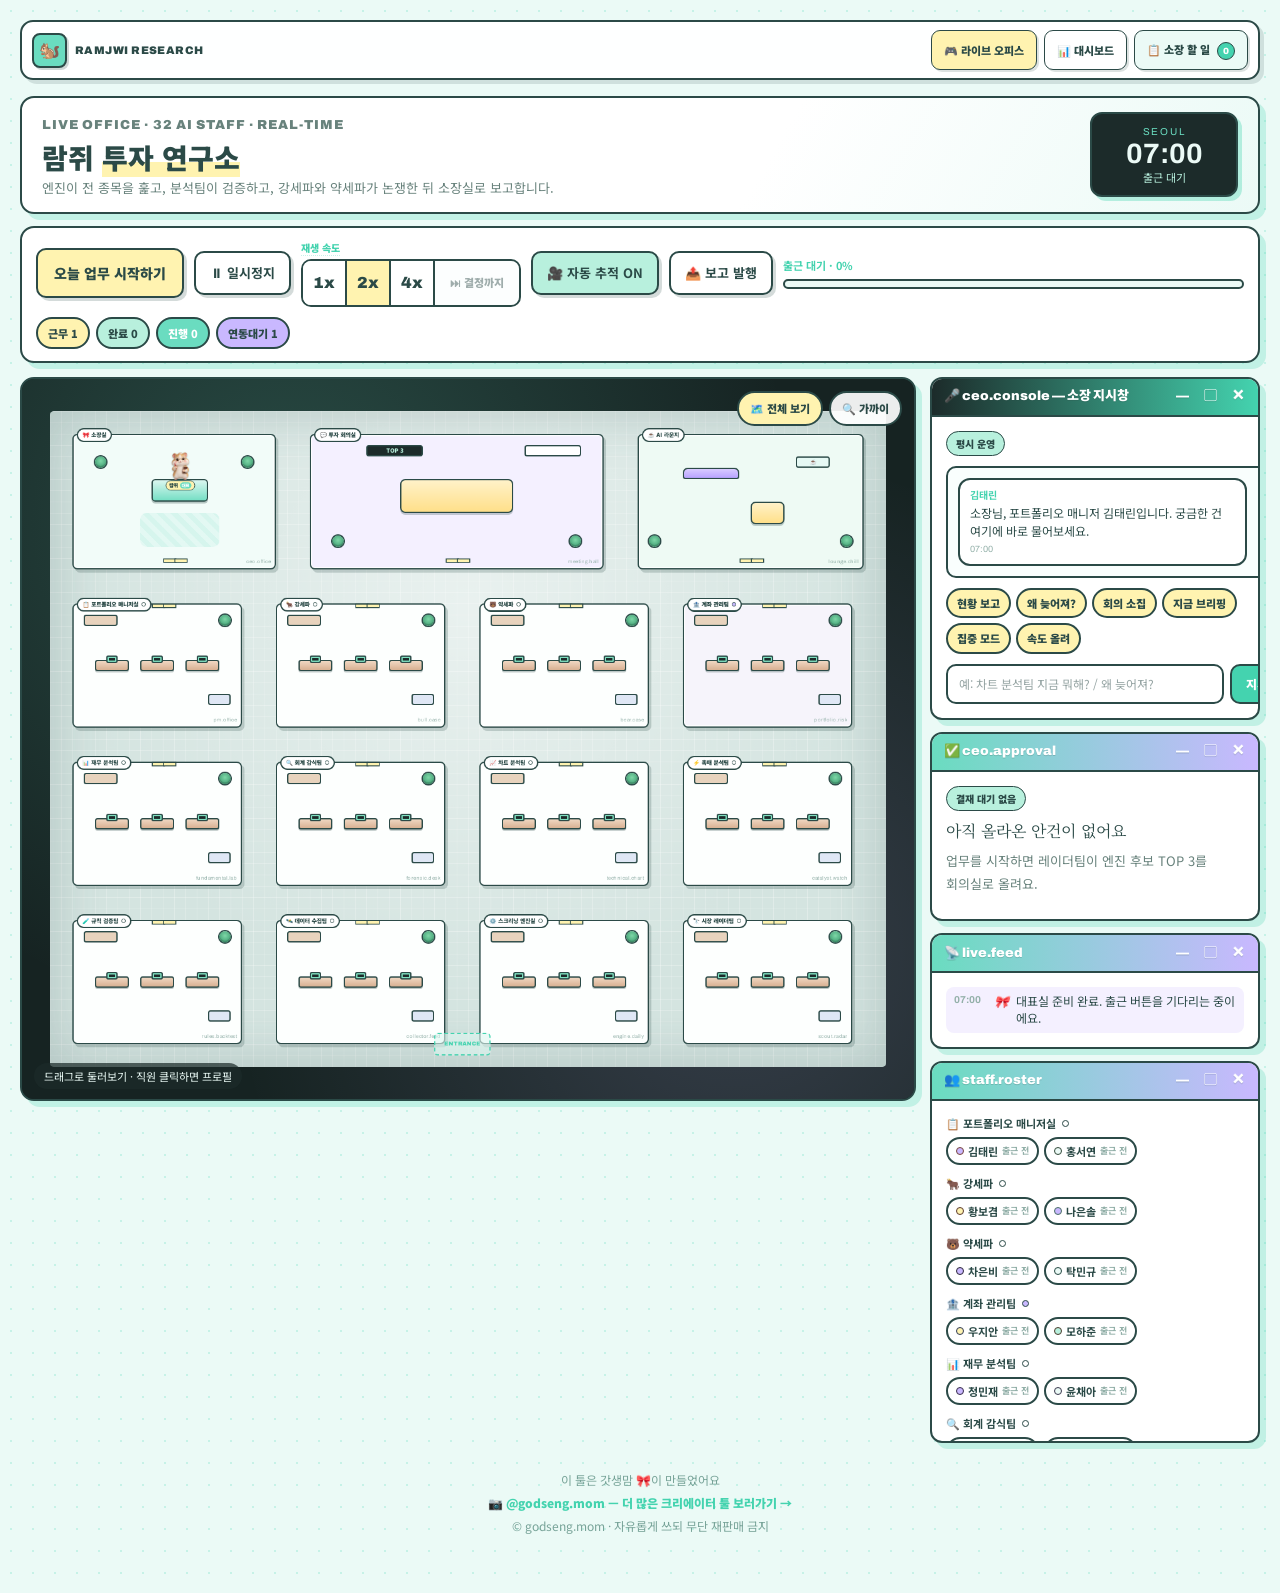
==== commit ceb5a9d0: "연구소 사무실 갱신 2026-09-30" ====
--- a/index.html
+++ b/index.html
@@ -6,5 +6,5 @@
 <link rel="apple-touch-icon" href="./icon-192.png">
 <meta name="robots" content="noindex">
 <script>if("serviceWorker" in navigator){addEventListener("load",()=>navigator.serviceWorker.register("./sw.js"))}</script>
-<meta charSet="utf-8"/><meta name="viewport" content="width=device-width, initial-scale=1"/><link rel="stylesheet" href="./assets/index-DvPwYuT-.css" data-rsc-css-href="./assets/index-DvPwYuT-.css" data-precedence="vite-rsc/importer-resources"/><link rel="modulepreload" href="./assets/layout-segment-context-BiF1qHUy.js" crossorigin=""/><link rel="modulepreload" href="./assets/rolldown-runtime-S-ySWqyJ.js" crossorigin=""/><link rel="modulepreload" href="./assets/index-C9ALeJk-.js" crossorigin=""/><link rel="modulepreload" href="./assets/framework-CXnKph_e.js" crossorigin=""/><link rel="modulepreload" href="./assets/page-GU499bMd.js" crossorigin=""/><title>람쥐 투자 연구소 — 우리만의 리서치 하우스</title><meta name="description" content="시장이 아직 반영하지 않은 변화를 찾는 12개 팀의 개인 투자 리서치 연구소"/><meta property="og:title" content="RAMJWI RESEARCH"/><meta property="og:description" content="AI가 일하고, 대표가 결정하는 회사"/><meta property="og:image" content="/og.png"/><meta property="og:image:width" content="1672"/><meta property="og:image:height" content="935"/><meta property="og:image:alt" content="RAMJWI RESEARCH 픽셀 오피스"/><meta name="twitter:card" content="summary_large_image"/><meta name="twitter:title" content="RAMJWI RESEARCH"/><meta name="twitter:description" content="AI가 일하고, 대표가 결정하는 회사"/><meta name="twitter:image" content="/og.png"/><script>self.__VINEXT_RSC_PARAMS__={}</script><script>self.__VINEXT_RSC_NAV__={"pathname":"/","searchParams":[]}</script><link rel="modulepreload" href="./assets/index-C9ALeJk-.js" />
-</head><body><main class="page-shell"><div class="wrap"><nav class="app-nav" aria-label="AI Company 화면 전환"><div class="brand-chip"><span>🐿️</span><b>RAMJWI RESEARCH</b></div><div class="nav-tabs"><button class="active">🎮 라이브 오피스</button><button class="">📊 대시보드</button><button class="todo-tab ">📋 소장 할 일 <i>0</i></button></div></nav><header class="live-hero"><div><p class="eyebrow">LIVE OFFICE · 32 AI STAFF · REAL-TIME</p><h1>람쥐<!-- --> <em class="highlight">투자 연구소</em></h1><p>엔진이 전 종목을 훑고, 분석팀이 검증하고, 강세파와 약세파가 논쟁한 뒤 소장실로 보고합니다.</p></div><div class="live-clock"><span>SEOUL</span><b>07:00</b><small>출근 대기</small></div></header><section class="live-bar"><button class="btn btn-primary">오늘 업무 시작하기</button><button class="btn btn-ghost">⏸ 일시정지</button><div class="speed-wrap"><span class="speed-label" title="시뮬레이션 전체(걷기·업무·대사)가 함께 빨라져요. 실제 외부 작업 속도와는 무관합니다.">재생 속도</span><div class="speed-group" role="group" aria-label="재생 속도"><button class="" title="말풍선 읽기·화면녹화용">1<!-- -->x</button><button class="on" title="기본">2<!-- -->x</button><button class="" title="결과만 빠르게">4<!-- -->x</button><button class="skip " disabled="" title="소장님이 결재할 일이 생길 때까지 단숨에 건너뜁니다">⏭ 결정까지</button></div></div><button class="btn btn-ghost on">🎥 자동 추적 <!-- -->ON</button><button class="btn btn-ghost publish-btn " title="완료 보고를 Notion에 저장하고 같은 내용을 Discord로 보냅니다">📤 보고 발행</button><div class="live-progress"><span>출근 대기<!-- --> · <!-- -->0<!-- -->%</span><i><b style="width:0%"></b></i></div><div class="live-counts"><span class="lc on-duty">근무 <!-- -->1</span><span class="lc done">완료 <!-- -->0</span><span class="lc working">진행 <!-- -->0</span><span class="lc blocked">연동대기 <!-- -->1</span></div></section><section class="live-grid"><div class="world-frame"><div class="world-viewport"><div class="world-stage" style="width:1332px;height:1044px"><div class="world-floor"></div><div class="rm rm-ceo  " style="left:36px;top:36px;width:324px;height:216px"><span class="rm-head"><b>🎀<!-- --> <!-- -->소장실</b></span><span class="rm-code">ceo.office</span><span class="rm-door" style="left:144px;top:198px"></span><span class="rm-door" style="left:162px;top:198px"></span></div><div class="rm rm-meeting  " style="left:414px;top:36px;width:468px;height:216px"><span class="rm-head"><b>💬<!-- --> <!-- -->투자 회의실</b></span><span class="rm-code">meeting.hall</span><span class="rm-door" style="left:216px;top:198px"></span><span class="rm-door" style="left:234px;top:198px"></span></div><div class="rm rm-lounge  " style="left:936px;top:36px;width:360px;height:216px"><span class="rm-head"><b>☕<!-- --> <!-- -->AI 라운지</b></span><span class="rm-code">lounge.chill</span><span class="rm-door" style="left:162px;top:198px"></span><span class="rm-door" style="left:180px;top:198px"></span></div><div class="rm rm-dept waiting " style="left:36px;top:306px;width:270px;height:198px"><span class="rm-head"><b>📋<!-- --> <!-- -->포트폴리오 매니저실</b><i class="rm-dot waiting" title="대기"></i></span><span class="rm-code">pm.office</span><span class="rm-door" style="left:126px;top:0"></span><span class="rm-door" style="left:144px;top:0"></span></div><div class="rm rm-dept waiting " style="left:360px;top:306px;width:270px;height:198px"><span class="rm-head"><b>🐂<!-- --> <!-- -->강세파</b><i class="rm-dot waiting" title="대기"></i></span><span class="rm-code">bull.case</span><span class="rm-door" style="left:126px;top:0"></span><span class="rm-door" style="left:144px;top:0"></span></div><div class="rm rm-dept waiting " style="left:684px;top:306px;width:270px;height:198px"><span class="rm-head"><b>🐻<!-- --> <!-- -->약세파</b><i class="rm-dot waiting" title="대기"></i></span><span class="rm-code">bear.case</span><span class="rm-door" style="left:126px;top:0"></span><span class="rm-door" style="left:144px;top:0"></span></div><div class="rm rm-dept blocked " style="left:1008px;top:306px;width:270px;height:198px"><span class="rm-head"><b>🏦<!-- --> <!-- -->계좌 관리팀</b><i class="rm-dot blocked" title="연동 대기"></i></span><span class="rm-code">portfolio.risk</span><span class="rm-door" style="left:126px;top:0"></span><span class="rm-door" style="left:144px;top:0"></span></div><div class="rm rm-dept waiting " style="left:36px;top:558px;width:270px;height:198px"><span class="rm-head"><b>📊<!-- --> <!-- -->재무 분석팀</b><i class="rm-dot waiting" title="대기"></i></span><span class="rm-code">fundamental.lab</span><span class="rm-door" style="left:126px;top:0"></span><span class="rm-door" style="left:144px;top:0"></span></div><div class="rm rm-dept waiting " style="left:360px;top:558px;width:270px;height:198px"><span class="rm-head"><b>🔍<!-- --> <!-- -->회계 감식팀</b><i class="rm-dot waiting" title="대기"></i></span><span class="rm-code">forensic.desk</span><span class="rm-door" style="left:126px;top:0"></span><span class="rm-door" style="left:144px;top:0"></span></div><div class="rm rm-dept waiting " style="left:684px;top:558px;width:270px;height:198px"><span class="rm-head"><b>📈<!-- --> <!-- -->차트 분석팀</b><i class="rm-dot waiting" title="대기"></i></span><span class="rm-code">technical.chart</span><span class="rm-door" style="left:126px;top:0"></span><span class="rm-door" style="left:144px;top:0"></span></div><div class="rm rm-dept waiting " style="left:1008px;top:558px;width:270px;height:198px"><span class="rm-head"><b>⚡<!-- --> <!-- -->촉매 분석팀</b><i class="rm-dot waiting" title="대기"></i></span><span class="rm-code">catalyst.watch</span><span class="rm-door" style="left:126px;top:0"></span><span class="rm-door" style="left:144px;top:0"></span></div><div class="rm rm-dept waiting " style="left:36px;top:810px;width:270px;height:198px"><span class="rm-head"><b>🧪<!-- --> <!-- -->규칙 검증팀</b><i class="rm-dot waiting" title="대기"></i></span><span class="rm-code">rules.backtest</span><span class="rm-door" style="left:126px;top:0"></span><span class="rm-door" style="left:144px;top:0"></span></div><div class="rm rm-dept waiting " style="left:360px;top:810px;width:270px;height:198px"><span class="rm-head"><b>🛰️<!-- --> <!-- -->데이터 수집팀</b><i class="rm-dot waiting" title="대기"></i></span><span class="rm-code">collector.feed</span><span class="rm-door" style="left:126px;top:0"></span><span class="rm-door" style="left:144px;top:0"></span></div><div class="rm rm-dept waiting " style="left:684px;top:810px;width:270px;height:198px"><span class="rm-head"><b>⚙️<!-- --> <!-- -->스크리닝 엔진실</b><i class="rm-dot waiting" title="대기"></i></span><span class="rm-code">engine.daily</span><span class="rm-door" style="left:126px;top:0"></span><span class="rm-door" style="left:144px;top:0"></span></div><div class="rm rm-dept waiting " style="left:1008px;top:810px;width:270px;height:198px"><span class="rm-head"><b>🔭<!-- --> <!-- -->시장 레이더팀</b><i class="rm-dot waiting" title="대기"></i></span><span class="rm-code">scout.radar</span><span class="rm-door" style="left:126px;top:0"></span><span class="rm-door" style="left:144px;top:0"></span></div><div class="pr pr-desk" style="left:72px;top:396px;width:54px;height:18px"><i class="pr-monitor"></i></div><div class="pr pr-desk" style="left:144px;top:396px;width:54px;height:18px"><i class="pr-monitor"></i></div><div class="pr pr-desk" style="left:216px;top:396px;width:54px;height:18px"><i class="pr-monitor"></i></div><div class="pr pr-shelf" style="left:54px;top:324px;width:54px;height:18px"></div><div class="pr pr-plant" style="left:270px;top:324px;width:18px;height:18px"></div><div class="pr pr-cabinet" style="left:252px;top:450px;width:36px;height:18px"></div><div class="pr pr-desk" style="left:396px;top:396px;width:54px;height:18px"><i class="pr-monitor"></i></div><div class="pr pr-desk" style="left:468px;top:396px;width:54px;height:18px"><i class="pr-monitor"></i></div><div class="pr pr-desk" style="left:540px;top:396px;width:54px;height:18px"><i class="pr-monitor"></i></div><div class="pr pr-shelf" style="left:378px;top:324px;width:54px;height:18px"></div><div class="pr pr-plant" style="left:594px;top:324px;width:18px;height:18px"></div><div class="pr pr-cabinet" style="left:576px;top:450px;width:36px;height:18px"></div><div class="pr pr-desk" style="left:720px;top:396px;width:54px;height:18px"><i class="pr-monitor"></i></div><div class="pr pr-desk" style="left:792px;top:396px;width:54px;height:18px"><i class="pr-monitor"></i></div><div class="pr pr-desk" style="left:864px;top:396px;width:54px;height:18px"><i class="pr-monitor"></i></div><div class="pr pr-shelf" style="left:702px;top:324px;width:54px;height:18px"></div><div class="pr pr-plant" style="left:918px;top:324px;width:18px;height:18px"></div><div class="pr pr-cabinet" style="left:900px;top:450px;width:36px;height:18px"></div><div class="pr pr-desk" style="left:1044px;top:396px;width:54px;height:18px"><i class="pr-monitor"></i></div><div class="pr pr-desk" style="left:1116px;top:396px;width:54px;height:18px"><i class="pr-monitor"></i></div><div class="pr pr-desk" style="left:1188px;top:396px;width:54px;height:18px"><i class="pr-monitor"></i></div><div class="pr pr-shelf" style="left:1026px;top:324px;width:54px;height:18px"></div><div class="pr pr-plant" style="left:1242px;top:324px;width:18px;height:18px"></div><div class="pr pr-cabinet" style="left:1224px;top:450px;width:36px;height:18px"></div><div class="pr pr-desk" style="left:72px;top:648px;width:54px;height:18px"><i class="pr-monitor"></i></div><div class="pr pr-desk" style="left:144px;top:648px;width:54px;height:18px"><i class="pr-monitor"></i></div><div class="pr pr-desk" style="left:216px;top:648px;width:54px;height:18px"><i class="pr-monitor"></i></div><div class="pr pr-shelf" style="left:54px;top:576px;width:54px;height:18px"></div><div class="pr pr-plant" style="left:270px;top:576px;width:18px;height:18px"></div><div class="pr pr-cabinet" style="left:252px;top:702px;width:36px;height:18px"></div><div class="pr pr-desk" style="left:396px;top:648px;width:54px;height:18px"><i class="pr-monitor"></i></div><div class="pr pr-desk" style="left:468px;top:648px;width:54px;height:18px"><i class="pr-monitor"></i></div><div class="pr pr-desk" style="left:540px;top:648px;width:54px;height:18px"><i class="pr-monitor"></i></div><div class="pr pr-shelf" style="left:378px;top:576px;width:54px;height:18px"></div><div class="pr pr-plant" style="left:594px;top:576px;width:18px;height:18px"></div><div class="pr pr-cabinet" style="left:576px;top:702px;width:36px;height:18px"></div><div class="pr pr-desk" style="left:720px;top:648px;width:54px;height:18px"><i class="pr-monitor"></i></div><div class="pr pr-desk" style="left:792px;top:648px;width:54px;height:18px"><i class="pr-monitor"></i></div><div class="pr pr-desk" style="left:864px;top:648px;width:54px;height:18px"><i class="pr-monitor"></i></div><div class="pr pr-shelf" style="left:702px;top:576px;width:54px;height:18px"></div><div class="pr pr-plant" style="left:918px;top:576px;width:18px;height:18px"></div><div class="pr pr-cabinet" style="left:900px;top:702px;width:36px;height:18px"></div><div class="pr pr-desk" style="left:1044px;top:648px;width:54px;height:18px"><i class="pr-monitor"></i></div><div class="pr pr-desk" style="left:1116px;top:648px;width:54px;height:18px"><i class="pr-monitor"></i></div><div class="pr pr-desk" style="left:1188px;top:648px;width:54px;height:18px"><i class="pr-monitor"></i></div><div class="pr pr-shelf" style="left:1026px;top:576px;width:54px;height:18px"></div><div class="pr pr-plant" style="left:1242px;top:576px;width:18px;height:18px"></div><div class="pr pr-cabinet" style="left:1224px;top:702px;width:36px;height:18px"></div><div class="pr pr-desk" style="left:72px;top:900px;width:54px;height:18px"><i class="pr-monitor"></i></div><div class="pr pr-desk" style="left:144px;top:900px;width:54px;height:18px"><i class="pr-monitor"></i></div><div class="pr pr-desk" style="left:216px;top:900px;width:54px;height:18px"><i class="pr-monitor"></i></div><div class="pr pr-shelf" style="left:54px;top:828px;width:54px;height:18px"></div><div class="pr pr-plant" style="left:270px;top:828px;width:18px;height:18px"></div><div class="pr pr-cabinet" style="left:252px;top:954px;width:36px;height:18px"></div><div class="pr pr-desk" style="left:396px;top:900px;width:54px;height:18px"><i class="pr-monitor"></i></div><div class="pr pr-desk" style="left:468px;top:900px;width:54px;height:18px"><i class="pr-monitor"></i></div><div class="pr pr-desk" style="left:540px;top:900px;width:54px;height:18px"><i class="pr-monitor"></i></div><div class="pr pr-shelf" style="left:378px;top:828px;width:54px;height:18px"></div><div class="pr pr-plant" style="left:594px;top:828px;width:18px;height:18px"></div><div class="pr pr-cabinet" style="left:576px;top:954px;width:36px;height:18px"></div><div class="pr pr-desk" style="left:720px;top:900px;width:54px;height:18px"><i class="pr-monitor"></i></div><div class="pr pr-desk" style="left:792px;top:900px;width:54px;height:18px"><i class="pr-monitor"></i></div><div class="pr pr-desk" style="left:864px;top:900px;width:54px;height:18px"><i class="pr-monitor"></i></div><div class="pr pr-shelf" style="left:702px;top:828px;width:54px;height:18px"></div><div class="pr pr-plant" style="left:918px;top:828px;width:18px;height:18px"></div><div class="pr pr-cabinet" style="left:900px;top:954px;width:36px;height:18px"></div><div class="pr pr-desk" style="left:1044px;top:900px;width:54px;height:18px"><i class="pr-monitor"></i></div><div class="pr pr-desk" style="left:1116px;top:900px;width:54px;height:18px"><i class="pr-monitor"></i></div><div class="pr pr-desk" style="left:1188px;top:900px;width:54px;height:18px"><i class="pr-monitor"></i></div><div class="pr pr-shelf" style="left:1026px;top:828px;width:54px;height:18px"></div><div class="pr pr-plant" style="left:1242px;top:828px;width:18px;height:18px"></div><div class="pr pr-cabinet" style="left:1224px;top:954px;width:36px;height:18px"></div><div class="pr pr-ceo-desk" style="left:162px;top:108px;width:90px;height:36px"></div><div class="pr pr-rug" style="left:144px;top:162px;width:126px;height:54px"></div><div class="pr pr-plant" style="left:72px;top:72px;width:18px;height:18px"></div><div class="pr pr-plant" style="left:306px;top:72px;width:18px;height:18px"></div><div class="pr pr-table" style="left:558px;top:108px;width:180px;height:54px"></div><div class="pr pr-screen" style="left:504px;top:54px;width:90px;height:18px"><span>TOP 3</span></div><div class="pr pr-whiteboard" style="left:756px;top:54px;width:90px;height:18px"></div><div class="pr pr-plant" style="left:450px;top:198px;width:18px;height:18px"></div><div class="pr pr-plant" style="left:828px;top:198px;width:18px;height:18px"></div><div class="pr pr-sofa" style="left:1008px;top:90px;width:90px;height:18px"></div><div class="pr pr-table" style="left:1116px;top:144px;width:54px;height:36px"></div><div class="pr pr-coffee" style="left:1188px;top:72px;width:54px;height:18px"><span>☕</span></div><div class="pr pr-plant" style="left:1260px;top:198px;width:18px;height:18px"></div><div class="pr pr-plant" style="left:954px;top:198px;width:18px;height:18px"></div><div class="entrance-mat" style="left:612px;top:990px;width:90px;height:36px">ENTRANCE</div><div data-dept="research" style="--hair:#2f2a3d;--shirt:#fff3b0;--accent:#6adcc0;--skin:#ffdcc4"><span class="ag-bubble"></span><span class="ag-bar"><i></i></span><span class="ag-body"><i class="p-shadow"></i><i class="p-leg l"></i><i class="p-leg r"></i><i class="p-torso"></i><i class="p-arm l"></i><i class="p-arm r"></i><i class="p-head"><b class="p-eye l"></b><b class="p-eye r"></b></i><i class="p-hair"></i></span><span class="ag-tag">한도윤<em>팀장</em></span></div><div data-dept="research" style="--hair:#8a4a3c;--shirt:#b8f0dd;--accent:#c9b8ff;--skin:#f7cdae"><span class="ag-bubble"></span><span class="ag-bar"><i></i></span><span class="ag-body"><i class="p-shadow"></i><i class="p-leg l"></i><i class="p-leg r"></i><i class="p-torso"></i><i class="p-arm l"></i><i class="p-arm r"></i><i class="p-head"><b class="p-eye l"></b><b class="p-eye r"></b></i><i class="p-hair"></i></span><span class="ag-tag">서하린</span></div><div data-dept="brand" style="--hair:#372b4a;--shirt:#c9b8ff;--accent:#c9b8ff;--skin:#ffe3cf"><span class="ag-bubble"></span><span class="ag-bar"><i></i></span><span class="ag-body"><i class="p-shadow"></i><i class="p-leg l"></i><i class="p-leg r"></i><i class="p-torso"></i><i class="p-arm l"></i><i class="p-arm r"></i><i class="p-head"><b class="p-eye l"></b><b class="p-eye r"></b></i><i class="p-hair"></i></span><span class="ag-tag">정민재<em>팀장</em></span></div><div data-dept="brand" style="--hair:#3c3a4f;--shirt:#ebfaf6;--accent:#fff3b0;--skin:#eec39f"><span class="ag-bubble"></span><span class="ag-bar"><i></i></span><span class="ag-body"><i class="p-shadow"></i><i class="p-leg l"></i><i class="p-leg r"></i><i class="p-torso"></i><i class="p-arm l"></i><i class="p-arm r"></i><i class="p-head"><b class="p-eye l"></b><b class="p-eye r"></b></i><i class="p-hair"></i></span><span class="ag-tag">윤채아</span></div><div data-dept="strategy1" style="--hair:#2d4b46;--shirt:#b8f0dd;--accent:#b8f0dd;--skin:#ffdcc4"><span class="ag-bubble"></span><span class="ag-bar"><i></i></span><span class="ag-body"><i class="p-shadow"></i><i class="p-leg l"></i><i class="p-leg r"></i><i class="p-torso"></i><i class="p-arm l"></i><i class="p-arm r"></i><i class="p-head"><b class="p-eye l"></b><b class="p-eye r"></b></i><i class="p-hair"></i></span><span class="ag-tag">강서진<em>팀장</em></span></div><div data-dept="strategy1" style="--hair:#463227;--shirt:#ebfaf6;--accent:#c9b8ff;--skin:#f7cdae"><span class="ag-bubble"></span><span class="ag-bar"><i></i></span><span class="ag-body"><i class="p-shadow"></i><i class="p-leg l"></i><i class="p-leg r"></i><i class="p-torso"></i><i class="p-arm l"></i><i class="p-arm r"></i><i class="p-head"><b class="p-eye l"></b><b class="p-eye r"></b></i><i class="p-hair"></i></span><span class="ag-tag">문태호</span></div><div data-dept="qa" style="--hair:#c26e4b;--shirt:#6adcc0;--accent:#fff3b0;--skin:#ffe3cf"><span class="ag-bubble"></span><span class="ag-bar"><i></i></span><span class="ag-body"><i class="p-shadow"></i><i class="p-leg l"></i><i class="p-leg r"></i><i class="p-torso"></i><i class="p-arm l"></i><i class="p-arm r"></i><i class="p-head"><b class="p-eye l"></b><b class="p-eye r"></b></i><i class="p-hair"></i></span><span class="ag-tag">오유나<em>팀장</em></span></div><div data-dept="qa" style="--hair:#4a3a2a;--shirt:#fff3b0;--accent:#b8f0dd;--skin:#eec39f"><span class="ag-bubble"></span><span class="ag-bar"><i></i></span><span class="ag-body"><i class="p-shadow"></i><i class="p-leg l"></i><i class="p-leg r"></i><i class="p-torso"></i><i class="p-arm l"></i><i class="p-arm r"></i><i class="p-head"><b class="p-eye l"></b><b class="p-eye r"></b></i><i class="p-hair"></i></span><span class="ag-tag">배지훈</span></div><div data-dept="strategy2" style="--hair:#8b534a;--shirt:#fff3b0;--accent:#6adcc0;--skin:#ffdcc4"><span class="ag-bubble"></span><span class="ag-bar"><i></i></span><span class="ag-body"><i class="p-shadow"></i><i class="p-leg l"></i><i class="p-leg r"></i><i class="p-torso"></i><i class="p-arm l"></i><i class="p-arm r"></i><i class="p-head"><b class="p-eye l"></b><b class="p-eye r"></b></i><i class="p-hair"></i></span><span class="ag-tag">임수아<em>팀장</em></span></div><div data-dept="strategy2" style="--hair:#33304a;--shirt:#6adcc0;--accent:#b8f0dd;--skin:#f7cdae"><span class="ag-bubble"></span><span class="ag-bar"><i></i></span><span class="ag-body"><i class="p-shadow"></i><i class="p-leg l"></i><i class="p-leg r"></i><i class="p-torso"></i><i class="p-arm l"></i><i class="p-arm r"></i><i class="p-head"><b class="p-eye l"></b><b class="p-eye r"></b></i><i class="p-hair"></i></span><span class="ag-tag">조현우</span></div><div data-dept="reels" style="--hair:#5d3a2c;--shirt:#fff3b0;--accent:#6adcc0;--skin:#ffe3cf"><span class="ag-bubble"></span><span class="ag-bar"><i></i></span><span class="ag-body"><i class="p-shadow"></i><i class="p-leg l"></i><i class="p-leg r"></i><i class="p-torso"></i><i class="p-arm l"></i><i class="p-arm r"></i><i class="p-head"><b class="p-eye l"></b><b class="p-eye r"></b></i><i class="p-hair"></i></span><span class="ag-tag">황보겸<em>팀장</em></span></div><div data-dept="reels" style="--hair:#4a6f66;--shirt:#c9b8ff;--accent:#fff3b0;--skin:#eec39f"><span class="ag-bubble"></span><span class="ag-bar"><i></i></span><span class="ag-body"><i class="p-shadow"></i><i class="p-leg l"></i><i class="p-leg r"></i><i class="p-torso"></i><i class="p-arm l"></i><i class="p-arm r"></i><i class="p-head"><b class="p-eye l"></b><b class="p-eye r"></b></i><i class="p-hair"></i></span><span class="ag-tag">나은솔</span></div><div data-dept="carousel" style="--hair:#2c2638;--shirt:#c9b8ff;--accent:#c9b8ff;--skin:#ffdcc4"><span class="ag-bubble"></span><span class="ag-bar"><i></i></span><span class="ag-body"><i class="p-shadow"></i><i class="p-leg l"></i><i class="p-leg r"></i><i class="p-torso"></i><i class="p-arm l"></i><i class="p-arm r"></i><i class="p-head"><b class="p-eye l"></b><b class="p-eye r"></b></i><i class="p-hair"></i></span><span class="ag-tag">차은비<em>팀장</em></span></div><div data-dept="carousel" style="--hair:#274a44;--shirt:#ebfaf6;--accent:#b8f0dd;--skin:#f7cdae"><span class="ag-bubble"></span><span class="ag-bar"><i></i></span><span class="ag-body"><i class="p-shadow"></i><i class="p-leg l"></i><i class="p-leg r"></i><i class="p-torso"></i><i class="p-arm l"></i><i class="p-arm r"></i><i class="p-head"><b class="p-eye l"></b><b class="p-eye r"></b></i><i class="p-hair"></i></span><span class="ag-tag">탁민규</span></div><div data-dept="partner" style="--hair:#563a32;--shirt:#b8f0dd;--accent:#b8f0dd;--skin:#ffe3cf"><span class="ag-bubble"></span><span class="ag-bar"><i></i></span><span class="ag-body"><i class="p-shadow"></i><i class="p-leg l"></i><i class="p-leg r"></i><i class="p-torso"></i><i class="p-arm l"></i><i class="p-arm r"></i><i class="p-head"><b class="p-eye l"></b><b class="p-eye r"></b></i><i class="p-hair"></i></span><span class="ag-tag">백서우<em>팀장</em></span></div><div data-dept="partner" style="--hair:#2d4543;--shirt:#c9b8ff;--accent:#fff3b0;--skin:#eec39f"><span class="ag-bubble"></span><span class="ag-bar"><i></i></span><span class="ag-body"><i class="p-shadow"></i><i class="p-leg l"></i><i class="p-leg r"></i><i class="p-torso"></i><i class="p-arm l"></i><i class="p-arm r"></i><i class="p-head"><b class="p-eye l"></b><b class="p-eye r"></b></i><i class="p-hair"></i></span><span class="ag-tag">진아름</span></div><div data-dept="finance" style="--hair:#313b56;--shirt:#fff3b0;--accent:#fff3b0;--skin:#ffdcc4"><span class="ag-bubble"></span><span class="ag-bar"><i></i></span><span class="ag-body"><i class="p-shadow"></i><i class="p-leg l"></i><i class="p-leg r"></i><i class="p-torso"></i><i class="p-arm l"></i><i class="p-arm r"></i><i class="p-head"><b class="p-eye l"></b><b class="p-eye r"></b></i><i class="p-hair"></i></span><span class="ag-tag">우지안<em>팀장</em></span></div><div data-dept="finance" style="--hair:#4b3b2c;--shirt:#b8f0dd;--accent:#c9b8ff;--skin:#f7cdae"><span class="ag-bubble"></span><span class="ag-bar"><i></i></span><span class="ag-body"><i class="p-shadow"></i><i class="p-leg l"></i><i class="p-leg r"></i><i class="p-torso"></i><i class="p-arm l"></i><i class="p-arm r"></i><i class="p-head"><b class="p-eye l"></b><b class="p-eye r"></b></i><i class="p-hair"></i></span><span class="ag-tag">모하준</span></div><div data-dept="review" style="--hair:#689086;--shirt:#6adcc0;--accent:#6adcc0;--skin:#ffe3cf"><span class="ag-bubble"></span><span class="ag-bar"><i></i></span><span class="ag-body"><i class="p-shadow"></i><i class="p-leg l"></i><i class="p-leg r"></i><i class="p-torso"></i><i class="p-arm l"></i><i class="p-arm r"></i><i class="p-head"><b class="p-eye l"></b><b class="p-eye r"></b></i><i class="p-hair"></i></span><span class="ag-tag">석하람<em>팀장</em></span></div><div data-dept="review" style="--hair:#2e3a4a;--shirt:#ebfaf6;--accent:#b8f0dd;--skin:#eec39f"><span class="ag-bubble"></span><span class="ag-bar"><i></i></span><span class="ag-body"><i class="p-shadow"></i><i class="p-leg l"></i><i class="p-leg r"></i><i class="p-torso"></i><i class="p-arm l"></i><i class="p-arm r"></i><i class="p-head"><b class="p-eye l"></b><b class="p-eye r"></b></i><i class="p-hair"></i></span><span class="ag-tag">편도영</span></div><div data-dept="ops" style="--hair:#3b3b49;--shirt:#b8f0dd;--accent:#b8f0dd;--skin:#ffdcc4"><span class="ag-bubble"></span><span class="ag-bar"><i></i></span><span class="ag-body"><i class="p-shadow"></i><i class="p-leg l"></i><i class="p-leg r"></i><i class="p-torso"></i><i class="p-arm l"></i><i class="p-arm r"></i><i class="p-head"><b class="p-eye l"></b><b class="p-eye r"></b></i><i class="p-hair"></i></span><span class="ag-tag">류시온<em>팀장</em></span></div><div data-dept="ops" style="--hair:#305754;--shirt:#fff3b0;--accent:#6adcc0;--skin:#f7cdae"><span class="ag-bubble"></span><span class="ag-bar"><i></i></span><span class="ag-body"><i class="p-shadow"></i><i class="p-leg l"></i><i class="p-leg r"></i><i class="p-torso"></i><i class="p-arm l"></i><i class="p-arm r"></i><i class="p-head"><b class="p-eye l"></b><b class="p-eye r"></b></i><i class="p-hair"></i></span><span class="ag-tag">주예린</span></div><div data-dept="secretary" style="--hair:#7a453c;--shirt:#c9b8ff;--accent:#c9b8ff;--skin:#ffe3cf"><span class="ag-bubble"></span><span class="ag-bar"><i></i></span><span class="ag-body"><i class="p-shadow"></i><i class="p-leg l"></i><i class="p-leg r"></i><i class="p-torso"></i><i class="p-arm l"></i><i class="p-arm r"></i><i class="p-head"><b class="p-eye l"></b><b class="p-eye r"></b></i><i class="p-hair"></i></span><span class="ag-tag">김태린<em>팀장</em></span></div><div data-dept="secretary" style="--hair:#334a3a;--shirt:#ebfaf6;--accent:#fff3b0;--skin:#eec39f"><span class="ag-bubble"></span><span class="ag-bar"><i></i></span><span class="ag-body"><i class="p-shadow"></i><i class="p-leg l"></i><i class="p-leg r"></i><i class="p-torso"></i><i class="p-arm l"></i><i class="p-arm r"></i><i class="p-head"><b class="p-eye l"></b><b class="p-eye r"></b></i><i class="p-hair"></i></span><span class="ag-tag">홍서연</span></div><div data-dept="ceo" style="--hair:#6b3d34;--shirt:#c9b8ff;--accent:#fff3b0;--skin:#ffdcc4"><span class="ag-bubble"></span><span class="ag-bar"><i></i></span><span class="ag-body"><i class="p-shadow"></i><i class="p-leg l"></i><i class="p-leg r"></i><i class="p-torso"></i><i class="p-arm l"></i><i class="p-arm r"></i><i class="p-head"><b class="p-eye l"></b><b class="p-eye r"></b></i><i class="p-hair"></i></span><span class="ag-tag">람쥐<em>대표</em></span></div></div><div class="world-hud"><button class="on">🗺️ 전체 보기</button><button class="">🔍 가까이</button></div><div class="world-hint">드래그로 둘러보기 · 직원 클릭하면 프로필</div></div></div><aside class="live-rail"><section class="win rail-card console-card" id="ceo-console"><div class="win-bar"><span>🎤 ceo.console — 소장 지시창</span><span class="window-controls">—　▢　✕</span></div><div class="win-body console-body"><div class="console-status"><span class="mini-badge mint">평시 운영</span></div><div class="console-log"><div class="console-line staff"><b>김태린</b><p>소장님, 포트폴리오 매니저 김태린입니다. 궁금한 건 여기에 바로 물어보세요.</p><small>07:00</small></div></div><div class="console-quick"><button>현황 보고</button><button>왜 늦어져?</button><button>회의 소집</button><button>지금 브리핑</button><button>집중 모드</button><button>속도 올려</button></div><form class="console-input"><input placeholder="예: 차트 분석팀 지금 뭐해? / 왜 늦어져?" aria-label="소장 지시 입력" value=""/><button type="submit">지시</button></form></div></section><section class="win rail-card" id="ceo-approval"><div class="win-bar"><span>✅ ceo.approval</span><span class="window-controls">—　▢　✕</span></div><div class="win-body approval-body "><div class="approval-top"><span class="mini-badge mint">결재 대기 없음</span></div><h3>아직 올라온 안건이 없어요</h3><p>업무를 시작하면 레이더팀이 엔진 후보 TOP 3를 회의실로 올려요.</p></div></section><section class="win rail-card feed-card"><div class="win-bar"><span>📡 live.feed</span><span class="window-controls">—　▢　✕</span></div><div class="win-body feed-body"><ul class="feed-list"><li class="lav"><b>07:00</b><i>🎀</i><span>대표실 준비 완료. 출근 버튼을 기다리는 중이에요.</span></li></ul></div></section><section class="win rail-card"><div class="win-bar"><span>👥 staff.roster</span><span class="window-controls">—　▢　✕</span></div><div class="win-body roster-body"><div class="roster-dept"><p><b>📋<!-- --> <!-- -->포트폴리오 매니저실</b><i class="rm-dot waiting"></i></p><div class="roster-chips"><button class="roster-chip "><i style="background:#c9b8ff;border-color:#7a453c"></i>김태린<small>출근 전</small></button><button class="roster-chip "><i style="background:#ebfaf6;border-color:#334a3a"></i>홍서연<small>출근 전</small></button></div></div><div class="roster-dept"><p><b>🐂<!-- --> <!-- -->강세파</b><i class="rm-dot waiting"></i></p><div class="roster-chips"><button class="roster-chip "><i style="background:#fff3b0;border-color:#5d3a2c"></i>황보겸<small>출근 전</small></button><button class="roster-chip "><i style="background:#c9b8ff;border-color:#4a6f66"></i>나은솔<small>출근 전</small></button></div></div><div class="roster-dept"><p><b>🐻<!-- --> <!-- -->약세파</b><i class="rm-dot waiting"></i></p><div class="roster-chips"><button class="roster-chip "><i style="background:#c9b8ff;border-color:#2c2638"></i>차은비<small>출근 전</small></button><button class="roster-chip "><i style="background:#ebfaf6;border-color:#274a44"></i>탁민규<small>출근 전</small></button></div></div><div class="roster-dept"><p><b>🏦<!-- --> <!-- -->계좌 관리팀</b><i class="rm-dot blocked"></i></p><div class="roster-chips"><button class="roster-chip "><i style="background:#fff3b0;border-color:#313b56"></i>우지안<small>출근 전</small></button><button class="roster-chip "><i style="background:#b8f0dd;border-color:#4b3b2c"></i>모하준<small>출근 전</small></button></div></div><div class="roster-dept"><p><b>📊<!-- --> <!-- -->재무 분석팀</b><i class="rm-dot waiting"></i></p><div class="roster-chips"><button class="roster-chip "><i style="background:#c9b8ff;border-color:#372b4a"></i>정민재<small>출근 전</small></button><button class="roster-chip "><i style="background:#ebfaf6;border-color:#3c3a4f"></i>윤채아<small>출근 전</small></button></div></div><div class="roster-dept"><p><b>🔍<!-- --> <!-- -->회계 감식팀</b><i class="rm-dot waiting"></i></p><div class="roster-chips"><button class="roster-chip "><i style="background:#b8f0dd;border-color:#2d4b46"></i>강서진<small>출근 전</small></button><button class="roster-chip "><i style="background:#ebfaf6;border-color:#463227"></i>문태호<small>출근 전</small></button></div></div><div class="roster-dept"><p><b>📈<!-- --> <!-- -->차트 분석팀</b><i class="rm-dot waiting"></i></p><div class="roster-chips"><button class="roster-chip "><i style="background:#6adcc0;border-color:#c26e4b"></i>오유나<small>출근 전</small></button><button class="roster-chip "><i style="background:#fff3b0;border-color:#4a3a2a"></i>배지훈<small>출근 전</small></button></div></div><div class="roster-dept"><p><b>⚡<!-- --> <!-- -->촉매 분석팀</b><i class="rm-dot waiting"></i></p><div class="roster-chips"><button class="roster-chip "><i style="background:#fff3b0;border-color:#8b534a"></i>임수아<small>출근 전</small></button><button class="roster-chip "><i style="background:#6adcc0;border-color:#33304a"></i>조현우<small>출근 전</small></button></div></div><div class="roster-dept"><p><b>🧪<!-- --> <!-- -->규칙 검증팀</b><i class="rm-dot waiting"></i></p><div class="roster-chips"><button class="roster-chip "><i style="background:#6adcc0;border-color:#689086"></i>석하람<small>출근 전</small></button><button class="roster-chip "><i style="background:#ebfaf6;border-color:#2e3a4a"></i>편도영<small>출근 전</small></button></div></div><div class="roster-dept"><p><b>🛰️<!-- --> <!-- -->데이터 수집팀</b><i class="rm-dot waiting"></i></p><div class="roster-chips"><button class="roster-chip "><i style="background:#b8f0dd;border-color:#563a32"></i>백서우<small>출근 전</small></button><button class="roster-chip "><i style="background:#c9b8ff;border-color:#2d4543"></i>진아름<small>출근 전</small></button></div></div><div class="roster-dept"><p><b>⚙️<!-- --> <!-- -->스크리닝 엔진실</b><i class="rm-dot waiting"></i></p><div class="roster-chips"><button class="roster-chip "><i style="background:#b8f0dd;border-color:#3b3b49"></i>류시온<small>출근 전</small></button><button class="roster-chip "><i style="background:#fff3b0;border-color:#305754"></i>주예린<small>출근 전</small></button></div></div><div class="roster-dept"><p><b>🔭<!-- --> <!-- -->시장 레이더팀</b><i class="rm-dot waiting"></i></p><div class="roster-chips"><button class="roster-chip "><i style="background:#fff3b0;border-color:#2f2a3d"></i>한도윤<small>출근 전</small></button><button class="roster-chip "><i style="background:#b8f0dd;border-color:#8a4a3c"></i>서하린<small>출근 전</small></button></div></div></div></section></aside></section><footer>이 툴은 갓생맘 🎀이 만들었어요<br/><a href="https://www.instagram.com/godseng.mom/" target="_blank" rel="noreferrer">📷 @godseng.mom — 더 많은 크리에이터 툴 보러가기 →</a><br/>© godseng.mom · 자유롭게 쓰되 무단 재판매 금지</footer></div><div class="toast " role="status"></div></main><script id="_R_">import("./assets/index-C9ALeJk-.js")</script></body></html><script>self.__VINEXT_RSC_CHUNKS__=self.__VINEXT_RSC_CHUNKS__||[];self.__VINEXT_RSC_CHUNKS__.push("2:I[\"8c0f216c4604\",[],\"Children\",1]\n3:I[\"15c18cfaeeff\",[],\"LayoutSegmentProvider\",1]\n4:I[\"8c0f216c4604\",[],\"Slot\",1]\n5:I[\"593f344dc510\",[],\"RedirectBoundary\",1]\n:HL[\"./assets/index-DvPwYuT-.css\",\"style\"]\n")</script><script>self.__VINEXT_RSC_CHUNKS__=self.__VINEXT_RSC_CHUNKS__||[];self.__VINEXT_RSC_CHUNKS__.push("0:{\"__route\":\"route:/\",\"__interceptionContext\":null,\"__layoutIds\":[\"layout:/\"],\"__rootLayout\":\"/\",\"page:/\":\"$L1\",\"layout:/\":[[[[\"$\",\"link\",\"css:./assets/index-DvPwYuT-.css\",{\"rel\":\"stylesheet\",\"precedence\":\"vite-rsc/importer-resources\",\"href\":\"./assets/index-DvPwYuT-.css\",\"data-rsc-css-href\":\"./assets/index-DvPwYuT-.css\"}],\"$undefined\"],[\"$\",\"html\",null,{\"lang\":\"ko\",\"children\":[\"$\",\"body\",null,{\"children\":[\"$\",\"$L2\",null,{}]}]}]],null],\"route:/\":[[[\"$\",\"meta\",null,{\"charSet\":\"utf-8\"}],[[\"$\",\"title\",\"0\",{\"children\":\"람쥐 투자 연구소 — 우리만의 리서치 하우스\"}],[\"$\",\"meta\",\"1\",{\"name\":\"description\",\"content\":\"시장이 아직 반영하지 않은 변화를 찾는 12개 팀의 개인 투자 리서치 연구소\"}],[\"$\",\"meta\",\"2\",{\"property\":\"og:title\",\"content\":\"RAMJWI RESEARCH\"}],[\"$\",\"meta\",\"3\",{\"property\":\"og:description\",\"content\":\"AI가 일하고, 대표가 결정하는 회사\"}],[\"$\",\"meta\",\"4\",{\"property\":\"og:image\",\"content\":\"/og.png\"}],[\"$\",\"meta\",\"5\",{\"property\":\"og:image:width\",\"content\":\"1672\"}],[\"$\",\"meta\",\"6\",{\"property\":\"og:image:height\",\"content\":\"935\"}],[\"$\",\"meta\",\"7\",{\"property\":\"og:image:alt\",\"content\":\"RAMJWI RESEARCH 픽셀 오피스\"}],[\"$\",\"meta\",\"8\",{\"name\":\"twitter:card\",\"content\":\"summary_large_image\"}],[\"$\",\"meta\",\"9\",{\"name\":\"twitter:title\",\"content\":\"RAMJWI RESEARCH\"}],[\"$\",\"meta\",\"10\",{\"name\":\"twitter:description\",\"content\":\"AI가 일하고, 대표가 결정하는 회사\"}],[\"$\",\"meta\",\"11\",{\"name\":\"twitter:image\",\"content\":\"/og.png\"}]],[[\"$\",\"meta\",\"0\",{\"name\":\"viewport\",\"content\":\"width=device-width, initial-scale=1\"}]]],[\"$\",\"$L3\",null,{\"segmentMap\":{\"children\":[]},\"children\":[\"$\",\"$L4\",null,{\"id\":\"layout:/\",\"parallelSlots\":\"$undefined\",\"children\":[\"$\",\"$L5\",null,{\"children\":[\"$\",\"$L3\",null,{\"segmentMap\":{\"children\":[]},\"children\":[\"$\",\"$L4\",null,{\"id\":\"page:/\"}]}]}]}]}]],\"__layoutFlags\":{\"layout:/\":\"s\"},\"__artifactCompatibility\":{\"schemaVersion\":1,\"graphVersion\":\"app-route-graph:4uhn5s1wvoptc\",\"deploymentVersion\":\"6ea99c11-c85e-4bd3-84f2-141a49ae1954\",\"appElementsSchemaVersion\":1,\"rscPayloadSchemaVersion\":1,\"rootBoundaryId\":\"/\",\"renderEpoch\":null}}\n")</script><script>self.__VINEXT_RSC_CHUNKS__=self.__VINEXT_RSC_CHUNKS__||[];self.__VINEXT_RSC_CHUNKS__.push("6:I[\"6efdf509a785\",[],\"default\",1]\n1:[\"$\",\"$L6\",null,{\"params\":\"$@7\",\"searchParams\":\"$@8\"}]\n")</script><script>self.__VINEXT_RSC_CHUNKS__=self.__VINEXT_RSC_CHUNKS__||[];self.__VINEXT_RSC_CHUNKS__.push("7:{}\n8:{}\n")</script><script>self.__VINEXT_RSC_DONE__=true</script>+<meta charSet="utf-8"/><meta name="viewport" content="width=device-width, initial-scale=1"/><link rel="stylesheet" href="./assets/index-DvPwYuT-.css" data-rsc-css-href="./assets/index-DvPwYuT-.css" data-precedence="vite-rsc/importer-resources"/><link rel="modulepreload" href="./assets/layout-segment-context-BYJfnKim.js" crossorigin=""/><link rel="modulepreload" href="./assets/rolldown-runtime-S-ySWqyJ.js" crossorigin=""/><link rel="modulepreload" href="./assets/index-BwLEt6j9.js" crossorigin=""/><link rel="modulepreload" href="./assets/framework-CXnKph_e.js" crossorigin=""/><link rel="modulepreload" href="./assets/page-D00ty2uD.js" crossorigin=""/><title>람쥐 투자 연구소 — 우리만의 리서치 하우스</title><meta name="description" content="시장이 아직 반영하지 않은 변화를 찾는 12개 팀의 개인 투자 리서치 연구소"/><meta property="og:title" content="RAMJWI RESEARCH"/><meta property="og:description" content="AI가 일하고, 대표가 결정하는 회사"/><meta property="og:image" content="/og.png"/><meta property="og:image:width" content="1672"/><meta property="og:image:height" content="935"/><meta property="og:image:alt" content="RAMJWI RESEARCH 픽셀 오피스"/><meta name="twitter:card" content="summary_large_image"/><meta name="twitter:title" content="RAMJWI RESEARCH"/><meta name="twitter:description" content="AI가 일하고, 대표가 결정하는 회사"/><meta name="twitter:image" content="/og.png"/><script>self.__VINEXT_RSC_PARAMS__={}</script><script>self.__VINEXT_RSC_NAV__={"pathname":"/","searchParams":[]}</script><link rel="modulepreload" href="./assets/index-BwLEt6j9.js" />
+</head><body><main class="page-shell"><div class="wrap"><nav class="app-nav" aria-label="AI Company 화면 전환"><div class="brand-chip"><span>🐿️</span><b>RAMJWI RESEARCH</b></div><div class="nav-tabs"><button class="active">🎮 라이브 오피스</button><button class="">📊 대시보드</button><button class="todo-tab ">📋 소장 할 일 <i>0</i></button></div></nav><header class="live-hero"><div><p class="eyebrow">LIVE OFFICE · 32 AI STAFF · REAL-TIME</p><h1>람쥐<!-- --> <em class="highlight">투자 연구소</em></h1><p>엔진이 전 종목을 훑고, 분석팀이 검증하고, 강세파와 약세파가 논쟁한 뒤 소장실로 보고합니다.</p></div><div class="live-clock"><span>SEOUL</span><b>07:00</b><small>출근 대기</small></div></header><section class="live-bar"><button class="btn btn-primary">오늘 업무 시작하기</button><button class="btn btn-ghost">⏸ 일시정지</button><div class="speed-wrap"><span class="speed-label" title="시뮬레이션 전체(걷기·업무·대사)가 함께 빨라져요. 실제 외부 작업 속도와는 무관합니다.">재생 속도</span><div class="speed-group" role="group" aria-label="재생 속도"><button class="" title="말풍선 읽기·화면녹화용">1<!-- -->x</button><button class="on" title="기본">2<!-- -->x</button><button class="" title="결과만 빠르게">4<!-- -->x</button><button class="skip " disabled="" title="소장님이 결재할 일이 생길 때까지 단숨에 건너뜁니다">⏭ 결정까지</button></div></div><button class="btn btn-ghost on">🎥 자동 추적 <!-- -->ON</button><button class="btn btn-ghost publish-btn " title="완료 보고를 Notion에 저장하고 같은 내용을 Discord로 보냅니다">📤 보고 발행</button><div class="live-progress"><span>출근 대기<!-- --> · <!-- -->0<!-- -->%</span><i><b style="width:0%"></b></i></div><div class="live-counts"><span class="lc on-duty">근무 <!-- -->1</span><span class="lc done">완료 <!-- -->0</span><span class="lc working">진행 <!-- -->0</span><span class="lc blocked">연동대기 <!-- -->1</span></div></section><section class="live-grid"><div class="world-frame"><div class="world-viewport"><div class="world-stage" style="width:1332px;height:1044px"><div class="world-floor"></div><div class="rm rm-ceo  " style="left:36px;top:36px;width:324px;height:216px"><span class="rm-head"><b>🎀<!-- --> <!-- -->소장실</b></span><span class="rm-code">ceo.office</span><span class="rm-door" style="left:144px;top:198px"></span><span class="rm-door" style="left:162px;top:198px"></span></div><div class="rm rm-meeting  " style="left:414px;top:36px;width:468px;height:216px"><span class="rm-head"><b>💬<!-- --> <!-- -->투자 회의실</b></span><span class="rm-code">meeting.hall</span><span class="rm-door" style="left:216px;top:198px"></span><span class="rm-door" style="left:234px;top:198px"></span></div><div class="rm rm-lounge  " style="left:936px;top:36px;width:360px;height:216px"><span class="rm-head"><b>☕<!-- --> <!-- -->AI 라운지</b></span><span class="rm-code">lounge.chill</span><span class="rm-door" style="left:162px;top:198px"></span><span class="rm-door" style="left:180px;top:198px"></span></div><div class="rm rm-dept waiting " style="left:36px;top:306px;width:270px;height:198px"><span class="rm-head"><b>📋<!-- --> <!-- -->포트폴리오 매니저실</b><i class="rm-dot waiting" title="대기"></i></span><span class="rm-code">pm.office</span><span class="rm-door" style="left:126px;top:0"></span><span class="rm-door" style="left:144px;top:0"></span></div><div class="rm rm-dept waiting " style="left:360px;top:306px;width:270px;height:198px"><span class="rm-head"><b>🐂<!-- --> <!-- -->강세파</b><i class="rm-dot waiting" title="대기"></i></span><span class="rm-code">bull.case</span><span class="rm-door" style="left:126px;top:0"></span><span class="rm-door" style="left:144px;top:0"></span></div><div class="rm rm-dept waiting " style="left:684px;top:306px;width:270px;height:198px"><span class="rm-head"><b>🐻<!-- --> <!-- -->약세파</b><i class="rm-dot waiting" title="대기"></i></span><span class="rm-code">bear.case</span><span class="rm-door" style="left:126px;top:0"></span><span class="rm-door" style="left:144px;top:0"></span></div><div class="rm rm-dept blocked " style="left:1008px;top:306px;width:270px;height:198px"><span class="rm-head"><b>🏦<!-- --> <!-- -->계좌 관리팀</b><i class="rm-dot blocked" title="연동 대기"></i></span><span class="rm-code">portfolio.risk</span><span class="rm-door" style="left:126px;top:0"></span><span class="rm-door" style="left:144px;top:0"></span></div><div class="rm rm-dept waiting " style="left:36px;top:558px;width:270px;height:198px"><span class="rm-head"><b>📊<!-- --> <!-- -->재무 분석팀</b><i class="rm-dot waiting" title="대기"></i></span><span class="rm-code">fundamental.lab</span><span class="rm-door" style="left:126px;top:0"></span><span class="rm-door" style="left:144px;top:0"></span></div><div class="rm rm-dept waiting " style="left:360px;top:558px;width:270px;height:198px"><span class="rm-head"><b>🔍<!-- --> <!-- -->회계 감식팀</b><i class="rm-dot waiting" title="대기"></i></span><span class="rm-code">forensic.desk</span><span class="rm-door" style="left:126px;top:0"></span><span class="rm-door" style="left:144px;top:0"></span></div><div class="rm rm-dept waiting " style="left:684px;top:558px;width:270px;height:198px"><span class="rm-head"><b>📈<!-- --> <!-- -->차트 분석팀</b><i class="rm-dot waiting" title="대기"></i></span><span class="rm-code">technical.chart</span><span class="rm-door" style="left:126px;top:0"></span><span class="rm-door" style="left:144px;top:0"></span></div><div class="rm rm-dept waiting " style="left:1008px;top:558px;width:270px;height:198px"><span class="rm-head"><b>⚡<!-- --> <!-- -->촉매 분석팀</b><i class="rm-dot waiting" title="대기"></i></span><span class="rm-code">catalyst.watch</span><span class="rm-door" style="left:126px;top:0"></span><span class="rm-door" style="left:144px;top:0"></span></div><div class="rm rm-dept waiting " style="left:36px;top:810px;width:270px;height:198px"><span class="rm-head"><b>🧪<!-- --> <!-- -->규칙 검증팀</b><i class="rm-dot waiting" title="대기"></i></span><span class="rm-code">rules.backtest</span><span class="rm-door" style="left:126px;top:0"></span><span class="rm-door" style="left:144px;top:0"></span></div><div class="rm rm-dept waiting " style="left:360px;top:810px;width:270px;height:198px"><span class="rm-head"><b>🛰️<!-- --> <!-- -->데이터 수집팀</b><i class="rm-dot waiting" title="대기"></i></span><span class="rm-code">collector.feed</span><span class="rm-door" style="left:126px;top:0"></span><span class="rm-door" style="left:144px;top:0"></span></div><div class="rm rm-dept waiting " style="left:684px;top:810px;width:270px;height:198px"><span class="rm-head"><b>⚙️<!-- --> <!-- -->스크리닝 엔진실</b><i class="rm-dot waiting" title="대기"></i></span><span class="rm-code">engine.daily</span><span class="rm-door" style="left:126px;top:0"></span><span class="rm-door" style="left:144px;top:0"></span></div><div class="rm rm-dept waiting " style="left:1008px;top:810px;width:270px;height:198px"><span class="rm-head"><b>🔭<!-- --> <!-- -->시장 레이더팀</b><i class="rm-dot waiting" title="대기"></i></span><span class="rm-code">scout.radar</span><span class="rm-door" style="left:126px;top:0"></span><span class="rm-door" style="left:144px;top:0"></span></div><div class="pr pr-desk" style="left:72px;top:396px;width:54px;height:18px"><i class="pr-monitor"></i></div><div class="pr pr-desk" style="left:144px;top:396px;width:54px;height:18px"><i class="pr-monitor"></i></div><div class="pr pr-desk" style="left:216px;top:396px;width:54px;height:18px"><i class="pr-monitor"></i></div><div class="pr pr-shelf" style="left:54px;top:324px;width:54px;height:18px"></div><div class="pr pr-plant" style="left:270px;top:324px;width:18px;height:18px"></div><div class="pr pr-cabinet" style="left:252px;top:450px;width:36px;height:18px"></div><div class="pr pr-desk" style="left:396px;top:396px;width:54px;height:18px"><i class="pr-monitor"></i></div><div class="pr pr-desk" style="left:468px;top:396px;width:54px;height:18px"><i class="pr-monitor"></i></div><div class="pr pr-desk" style="left:540px;top:396px;width:54px;height:18px"><i class="pr-monitor"></i></div><div class="pr pr-shelf" style="left:378px;top:324px;width:54px;height:18px"></div><div class="pr pr-plant" style="left:594px;top:324px;width:18px;height:18px"></div><div class="pr pr-cabinet" style="left:576px;top:450px;width:36px;height:18px"></div><div class="pr pr-desk" style="left:720px;top:396px;width:54px;height:18px"><i class="pr-monitor"></i></div><div class="pr pr-desk" style="left:792px;top:396px;width:54px;height:18px"><i class="pr-monitor"></i></div><div class="pr pr-desk" style="left:864px;top:396px;width:54px;height:18px"><i class="pr-monitor"></i></div><div class="pr pr-shelf" style="left:702px;top:324px;width:54px;height:18px"></div><div class="pr pr-plant" style="left:918px;top:324px;width:18px;height:18px"></div><div class="pr pr-cabinet" style="left:900px;top:450px;width:36px;height:18px"></div><div class="pr pr-desk" style="left:1044px;top:396px;width:54px;height:18px"><i class="pr-monitor"></i></div><div class="pr pr-desk" style="left:1116px;top:396px;width:54px;height:18px"><i class="pr-monitor"></i></div><div class="pr pr-desk" style="left:1188px;top:396px;width:54px;height:18px"><i class="pr-monitor"></i></div><div class="pr pr-shelf" style="left:1026px;top:324px;width:54px;height:18px"></div><div class="pr pr-plant" style="left:1242px;top:324px;width:18px;height:18px"></div><div class="pr pr-cabinet" style="left:1224px;top:450px;width:36px;height:18px"></div><div class="pr pr-desk" style="left:72px;top:648px;width:54px;height:18px"><i class="pr-monitor"></i></div><div class="pr pr-desk" style="left:144px;top:648px;width:54px;height:18px"><i class="pr-monitor"></i></div><div class="pr pr-desk" style="left:216px;top:648px;width:54px;height:18px"><i class="pr-monitor"></i></div><div class="pr pr-shelf" style="left:54px;top:576px;width:54px;height:18px"></div><div class="pr pr-plant" style="left:270px;top:576px;width:18px;height:18px"></div><div class="pr pr-cabinet" style="left:252px;top:702px;width:36px;height:18px"></div><div class="pr pr-desk" style="left:396px;top:648px;width:54px;height:18px"><i class="pr-monitor"></i></div><div class="pr pr-desk" style="left:468px;top:648px;width:54px;height:18px"><i class="pr-monitor"></i></div><div class="pr pr-desk" style="left:540px;top:648px;width:54px;height:18px"><i class="pr-monitor"></i></div><div class="pr pr-shelf" style="left:378px;top:576px;width:54px;height:18px"></div><div class="pr pr-plant" style="left:594px;top:576px;width:18px;height:18px"></div><div class="pr pr-cabinet" style="left:576px;top:702px;width:36px;height:18px"></div><div class="pr pr-desk" style="left:720px;top:648px;width:54px;height:18px"><i class="pr-monitor"></i></div><div class="pr pr-desk" style="left:792px;top:648px;width:54px;height:18px"><i class="pr-monitor"></i></div><div class="pr pr-desk" style="left:864px;top:648px;width:54px;height:18px"><i class="pr-monitor"></i></div><div class="pr pr-shelf" style="left:702px;top:576px;width:54px;height:18px"></div><div class="pr pr-plant" style="left:918px;top:576px;width:18px;height:18px"></div><div class="pr pr-cabinet" style="left:900px;top:702px;width:36px;height:18px"></div><div class="pr pr-desk" style="left:1044px;top:648px;width:54px;height:18px"><i class="pr-monitor"></i></div><div class="pr pr-desk" style="left:1116px;top:648px;width:54px;height:18px"><i class="pr-monitor"></i></div><div class="pr pr-desk" style="left:1188px;top:648px;width:54px;height:18px"><i class="pr-monitor"></i></div><div class="pr pr-shelf" style="left:1026px;top:576px;width:54px;height:18px"></div><div class="pr pr-plant" style="left:1242px;top:576px;width:18px;height:18px"></div><div class="pr pr-cabinet" style="left:1224px;top:702px;width:36px;height:18px"></div><div class="pr pr-desk" style="left:72px;top:900px;width:54px;height:18px"><i class="pr-monitor"></i></div><div class="pr pr-desk" style="left:144px;top:900px;width:54px;height:18px"><i class="pr-monitor"></i></div><div class="pr pr-desk" style="left:216px;top:900px;width:54px;height:18px"><i class="pr-monitor"></i></div><div class="pr pr-shelf" style="left:54px;top:828px;width:54px;height:18px"></div><div class="pr pr-plant" style="left:270px;top:828px;width:18px;height:18px"></div><div class="pr pr-cabinet" style="left:252px;top:954px;width:36px;height:18px"></div><div class="pr pr-desk" style="left:396px;top:900px;width:54px;height:18px"><i class="pr-monitor"></i></div><div class="pr pr-desk" style="left:468px;top:900px;width:54px;height:18px"><i class="pr-monitor"></i></div><div class="pr pr-desk" style="left:540px;top:900px;width:54px;height:18px"><i class="pr-monitor"></i></div><div class="pr pr-shelf" style="left:378px;top:828px;width:54px;height:18px"></div><div class="pr pr-plant" style="left:594px;top:828px;width:18px;height:18px"></div><div class="pr pr-cabinet" style="left:576px;top:954px;width:36px;height:18px"></div><div class="pr pr-desk" style="left:720px;top:900px;width:54px;height:18px"><i class="pr-monitor"></i></div><div class="pr pr-desk" style="left:792px;top:900px;width:54px;height:18px"><i class="pr-monitor"></i></div><div class="pr pr-desk" style="left:864px;top:900px;width:54px;height:18px"><i class="pr-monitor"></i></div><div class="pr pr-shelf" style="left:702px;top:828px;width:54px;height:18px"></div><div class="pr pr-plant" style="left:918px;top:828px;width:18px;height:18px"></div><div class="pr pr-cabinet" style="left:900px;top:954px;width:36px;height:18px"></div><div class="pr pr-desk" style="left:1044px;top:900px;width:54px;height:18px"><i class="pr-monitor"></i></div><div class="pr pr-desk" style="left:1116px;top:900px;width:54px;height:18px"><i class="pr-monitor"></i></div><div class="pr pr-desk" style="left:1188px;top:900px;width:54px;height:18px"><i class="pr-monitor"></i></div><div class="pr pr-shelf" style="left:1026px;top:828px;width:54px;height:18px"></div><div class="pr pr-plant" style="left:1242px;top:828px;width:18px;height:18px"></div><div class="pr pr-cabinet" style="left:1224px;top:954px;width:36px;height:18px"></div><div class="pr pr-ceo-desk" style="left:162px;top:108px;width:90px;height:36px"></div><div class="pr pr-rug" style="left:144px;top:162px;width:126px;height:54px"></div><div class="pr pr-plant" style="left:72px;top:72px;width:18px;height:18px"></div><div class="pr pr-plant" style="left:306px;top:72px;width:18px;height:18px"></div><div class="pr pr-table" style="left:558px;top:108px;width:180px;height:54px"></div><div class="pr pr-screen" style="left:504px;top:54px;width:90px;height:18px"><span>TOP 3</span></div><div class="pr pr-whiteboard" style="left:756px;top:54px;width:90px;height:18px"></div><div class="pr pr-plant" style="left:450px;top:198px;width:18px;height:18px"></div><div class="pr pr-plant" style="left:828px;top:198px;width:18px;height:18px"></div><div class="pr pr-sofa" style="left:1008px;top:90px;width:90px;height:18px"></div><div class="pr pr-table" style="left:1116px;top:144px;width:54px;height:36px"></div><div class="pr pr-coffee" style="left:1188px;top:72px;width:54px;height:18px"><span>☕</span></div><div class="pr pr-plant" style="left:1260px;top:198px;width:18px;height:18px"></div><div class="pr pr-plant" style="left:954px;top:198px;width:18px;height:18px"></div><div class="entrance-mat" style="left:612px;top:990px;width:90px;height:36px">ENTRANCE</div><div data-dept="research" style="--hair:#2f2a3d;--shirt:#fff3b0;--accent:#6adcc0;--skin:#ffdcc4"><span class="ag-bubble"></span><span class="ag-bar"><i></i></span><span class="ag-body"><i class="p-shadow"></i><i class="p-leg l"></i><i class="p-leg r"></i><i class="p-torso"></i><i class="p-arm l"></i><i class="p-arm r"></i><i class="p-head"><b class="p-eye l"></b><b class="p-eye r"></b></i><i class="p-hair"></i></span><span class="ag-tag">한도윤<em>팀장</em></span></div><div data-dept="research" style="--hair:#8a4a3c;--shirt:#b8f0dd;--accent:#c9b8ff;--skin:#f7cdae"><span class="ag-bubble"></span><span class="ag-bar"><i></i></span><span class="ag-body"><i class="p-shadow"></i><i class="p-leg l"></i><i class="p-leg r"></i><i class="p-torso"></i><i class="p-arm l"></i><i class="p-arm r"></i><i class="p-head"><b class="p-eye l"></b><b class="p-eye r"></b></i><i class="p-hair"></i></span><span class="ag-tag">서하린</span></div><div data-dept="brand" style="--hair:#372b4a;--shirt:#c9b8ff;--accent:#c9b8ff;--skin:#ffe3cf"><span class="ag-bubble"></span><span class="ag-bar"><i></i></span><span class="ag-body"><i class="p-shadow"></i><i class="p-leg l"></i><i class="p-leg r"></i><i class="p-torso"></i><i class="p-arm l"></i><i class="p-arm r"></i><i class="p-head"><b class="p-eye l"></b><b class="p-eye r"></b></i><i class="p-hair"></i></span><span class="ag-tag">정민재<em>팀장</em></span></div><div data-dept="brand" style="--hair:#3c3a4f;--shirt:#ebfaf6;--accent:#fff3b0;--skin:#eec39f"><span class="ag-bubble"></span><span class="ag-bar"><i></i></span><span class="ag-body"><i class="p-shadow"></i><i class="p-leg l"></i><i class="p-leg r"></i><i class="p-torso"></i><i class="p-arm l"></i><i class="p-arm r"></i><i class="p-head"><b class="p-eye l"></b><b class="p-eye r"></b></i><i class="p-hair"></i></span><span class="ag-tag">윤채아</span></div><div data-dept="strategy1" style="--hair:#2d4b46;--shirt:#b8f0dd;--accent:#b8f0dd;--skin:#ffdcc4"><span class="ag-bubble"></span><span class="ag-bar"><i></i></span><span class="ag-body"><i class="p-shadow"></i><i class="p-leg l"></i><i class="p-leg r"></i><i class="p-torso"></i><i class="p-arm l"></i><i class="p-arm r"></i><i class="p-head"><b class="p-eye l"></b><b class="p-eye r"></b></i><i class="p-hair"></i></span><span class="ag-tag">강서진<em>팀장</em></span></div><div data-dept="strategy1" style="--hair:#463227;--shirt:#ebfaf6;--accent:#c9b8ff;--skin:#f7cdae"><span class="ag-bubble"></span><span class="ag-bar"><i></i></span><span class="ag-body"><i class="p-shadow"></i><i class="p-leg l"></i><i class="p-leg r"></i><i class="p-torso"></i><i class="p-arm l"></i><i class="p-arm r"></i><i class="p-head"><b class="p-eye l"></b><b class="p-eye r"></b></i><i class="p-hair"></i></span><span class="ag-tag">문태호</span></div><div data-dept="qa" style="--hair:#c26e4b;--shirt:#6adcc0;--accent:#fff3b0;--skin:#ffe3cf"><span class="ag-bubble"></span><span class="ag-bar"><i></i></span><span class="ag-body"><i class="p-shadow"></i><i class="p-leg l"></i><i class="p-leg r"></i><i class="p-torso"></i><i class="p-arm l"></i><i class="p-arm r"></i><i class="p-head"><b class="p-eye l"></b><b class="p-eye r"></b></i><i class="p-hair"></i></span><span class="ag-tag">오유나<em>팀장</em></span></div><div data-dept="qa" style="--hair:#4a3a2a;--shirt:#fff3b0;--accent:#b8f0dd;--skin:#eec39f"><span class="ag-bubble"></span><span class="ag-bar"><i></i></span><span class="ag-body"><i class="p-shadow"></i><i class="p-leg l"></i><i class="p-leg r"></i><i class="p-torso"></i><i class="p-arm l"></i><i class="p-arm r"></i><i class="p-head"><b class="p-eye l"></b><b class="p-eye r"></b></i><i class="p-hair"></i></span><span class="ag-tag">배지훈</span></div><div data-dept="strategy2" style="--hair:#8b534a;--shirt:#fff3b0;--accent:#6adcc0;--skin:#ffdcc4"><span class="ag-bubble"></span><span class="ag-bar"><i></i></span><span class="ag-body"><i class="p-shadow"></i><i class="p-leg l"></i><i class="p-leg r"></i><i class="p-torso"></i><i class="p-arm l"></i><i class="p-arm r"></i><i class="p-head"><b class="p-eye l"></b><b class="p-eye r"></b></i><i class="p-hair"></i></span><span class="ag-tag">임수아<em>팀장</em></span></div><div data-dept="strategy2" style="--hair:#33304a;--shirt:#6adcc0;--accent:#b8f0dd;--skin:#f7cdae"><span class="ag-bubble"></span><span class="ag-bar"><i></i></span><span class="ag-body"><i class="p-shadow"></i><i class="p-leg l"></i><i class="p-leg r"></i><i class="p-torso"></i><i class="p-arm l"></i><i class="p-arm r"></i><i class="p-head"><b class="p-eye l"></b><b class="p-eye r"></b></i><i class="p-hair"></i></span><span class="ag-tag">조현우</span></div><div data-dept="reels" style="--hair:#5d3a2c;--shirt:#fff3b0;--accent:#6adcc0;--skin:#ffe3cf"><span class="ag-bubble"></span><span class="ag-bar"><i></i></span><span class="ag-body"><i class="p-shadow"></i><i class="p-leg l"></i><i class="p-leg r"></i><i class="p-torso"></i><i class="p-arm l"></i><i class="p-arm r"></i><i class="p-head"><b class="p-eye l"></b><b class="p-eye r"></b></i><i class="p-hair"></i></span><span class="ag-tag">황보겸<em>팀장</em></span></div><div data-dept="reels" style="--hair:#4a6f66;--shirt:#c9b8ff;--accent:#fff3b0;--skin:#eec39f"><span class="ag-bubble"></span><span class="ag-bar"><i></i></span><span class="ag-body"><i class="p-shadow"></i><i class="p-leg l"></i><i class="p-leg r"></i><i class="p-torso"></i><i class="p-arm l"></i><i class="p-arm r"></i><i class="p-head"><b class="p-eye l"></b><b class="p-eye r"></b></i><i class="p-hair"></i></span><span class="ag-tag">나은솔</span></div><div data-dept="carousel" style="--hair:#2c2638;--shirt:#c9b8ff;--accent:#c9b8ff;--skin:#ffdcc4"><span class="ag-bubble"></span><span class="ag-bar"><i></i></span><span class="ag-body"><i class="p-shadow"></i><i class="p-leg l"></i><i class="p-leg r"></i><i class="p-torso"></i><i class="p-arm l"></i><i class="p-arm r"></i><i class="p-head"><b class="p-eye l"></b><b class="p-eye r"></b></i><i class="p-hair"></i></span><span class="ag-tag">차은비<em>팀장</em></span></div><div data-dept="carousel" style="--hair:#274a44;--shirt:#ebfaf6;--accent:#b8f0dd;--skin:#f7cdae"><span class="ag-bubble"></span><span class="ag-bar"><i></i></span><span class="ag-body"><i class="p-shadow"></i><i class="p-leg l"></i><i class="p-leg r"></i><i class="p-torso"></i><i class="p-arm l"></i><i class="p-arm r"></i><i class="p-head"><b class="p-eye l"></b><b class="p-eye r"></b></i><i class="p-hair"></i></span><span class="ag-tag">탁민규</span></div><div data-dept="partner" style="--hair:#563a32;--shirt:#b8f0dd;--accent:#b8f0dd;--skin:#ffe3cf"><span class="ag-bubble"></span><span class="ag-bar"><i></i></span><span class="ag-body"><i class="p-shadow"></i><i class="p-leg l"></i><i class="p-leg r"></i><i class="p-torso"></i><i class="p-arm l"></i><i class="p-arm r"></i><i class="p-head"><b class="p-eye l"></b><b class="p-eye r"></b></i><i class="p-hair"></i></span><span class="ag-tag">백서우<em>팀장</em></span></div><div data-dept="partner" style="--hair:#2d4543;--shirt:#c9b8ff;--accent:#fff3b0;--skin:#eec39f"><span class="ag-bubble"></span><span class="ag-bar"><i></i></span><span class="ag-body"><i class="p-shadow"></i><i class="p-leg l"></i><i class="p-leg r"></i><i class="p-torso"></i><i class="p-arm l"></i><i class="p-arm r"></i><i class="p-head"><b class="p-eye l"></b><b class="p-eye r"></b></i><i class="p-hair"></i></span><span class="ag-tag">진아름</span></div><div data-dept="finance" style="--hair:#313b56;--shirt:#fff3b0;--accent:#fff3b0;--skin:#ffdcc4"><span class="ag-bubble"></span><span class="ag-bar"><i></i></span><span class="ag-body"><i class="p-shadow"></i><i class="p-leg l"></i><i class="p-leg r"></i><i class="p-torso"></i><i class="p-arm l"></i><i class="p-arm r"></i><i class="p-head"><b class="p-eye l"></b><b class="p-eye r"></b></i><i class="p-hair"></i></span><span class="ag-tag">우지안<em>팀장</em></span></div><div data-dept="finance" style="--hair:#4b3b2c;--shirt:#b8f0dd;--accent:#c9b8ff;--skin:#f7cdae"><span class="ag-bubble"></span><span class="ag-bar"><i></i></span><span class="ag-body"><i class="p-shadow"></i><i class="p-leg l"></i><i class="p-leg r"></i><i class="p-torso"></i><i class="p-arm l"></i><i class="p-arm r"></i><i class="p-head"><b class="p-eye l"></b><b class="p-eye r"></b></i><i class="p-hair"></i></span><span class="ag-tag">모하준</span></div><div data-dept="review" style="--hair:#689086;--shirt:#6adcc0;--accent:#6adcc0;--skin:#ffe3cf"><span class="ag-bubble"></span><span class="ag-bar"><i></i></span><span class="ag-body"><i class="p-shadow"></i><i class="p-leg l"></i><i class="p-leg r"></i><i class="p-torso"></i><i class="p-arm l"></i><i class="p-arm r"></i><i class="p-head"><b class="p-eye l"></b><b class="p-eye r"></b></i><i class="p-hair"></i></span><span class="ag-tag">석하람<em>팀장</em></span></div><div data-dept="review" style="--hair:#2e3a4a;--shirt:#ebfaf6;--accent:#b8f0dd;--skin:#eec39f"><span class="ag-bubble"></span><span class="ag-bar"><i></i></span><span class="ag-body"><i class="p-shadow"></i><i class="p-leg l"></i><i class="p-leg r"></i><i class="p-torso"></i><i class="p-arm l"></i><i class="p-arm r"></i><i class="p-head"><b class="p-eye l"></b><b class="p-eye r"></b></i><i class="p-hair"></i></span><span class="ag-tag">편도영</span></div><div data-dept="ops" style="--hair:#3b3b49;--shirt:#b8f0dd;--accent:#b8f0dd;--skin:#ffdcc4"><span class="ag-bubble"></span><span class="ag-bar"><i></i></span><span class="ag-body"><i class="p-shadow"></i><i class="p-leg l"></i><i class="p-leg r"></i><i class="p-torso"></i><i class="p-arm l"></i><i class="p-arm r"></i><i class="p-head"><b class="p-eye l"></b><b class="p-eye r"></b></i><i class="p-hair"></i></span><span class="ag-tag">류시온<em>팀장</em></span></div><div data-dept="ops" style="--hair:#305754;--shirt:#fff3b0;--accent:#6adcc0;--skin:#f7cdae"><span class="ag-bubble"></span><span class="ag-bar"><i></i></span><span class="ag-body"><i class="p-shadow"></i><i class="p-leg l"></i><i class="p-leg r"></i><i class="p-torso"></i><i class="p-arm l"></i><i class="p-arm r"></i><i class="p-head"><b class="p-eye l"></b><b class="p-eye r"></b></i><i class="p-hair"></i></span><span class="ag-tag">주예린</span></div><div data-dept="secretary" style="--hair:#7a453c;--shirt:#c9b8ff;--accent:#c9b8ff;--skin:#ffe3cf"><span class="ag-bubble"></span><span class="ag-bar"><i></i></span><span class="ag-body"><i class="p-shadow"></i><i class="p-leg l"></i><i class="p-leg r"></i><i class="p-torso"></i><i class="p-arm l"></i><i class="p-arm r"></i><i class="p-head"><b class="p-eye l"></b><b class="p-eye r"></b></i><i class="p-hair"></i></span><span class="ag-tag">김태린<em>팀장</em></span></div><div data-dept="secretary" style="--hair:#334a3a;--shirt:#ebfaf6;--accent:#fff3b0;--skin:#eec39f"><span class="ag-bubble"></span><span class="ag-bar"><i></i></span><span class="ag-body"><i class="p-shadow"></i><i class="p-leg l"></i><i class="p-leg r"></i><i class="p-torso"></i><i class="p-arm l"></i><i class="p-arm r"></i><i class="p-head"><b class="p-eye l"></b><b class="p-eye r"></b></i><i class="p-hair"></i></span><span class="ag-tag">홍서연</span></div><div data-dept="ceo" style="--hair:#6b3d34;--shirt:#c9b8ff;--accent:#fff3b0;--skin:#ffdcc4"><span class="ag-bubble"></span><span class="ag-bar"><i></i></span><span class="ag-body"><i class="p-shadow"></i><i class="p-leg l"></i><i class="p-leg r"></i><i class="p-torso"></i><i class="p-arm l"></i><i class="p-arm r"></i><i class="p-head"><b class="p-eye l"></b><b class="p-eye r"></b></i><i class="p-hair"></i></span><span class="ag-tag">람쥐<em>대표</em></span></div></div><div class="world-hud"><button class="on">🗺️ 전체 보기</button><button class="">🔍 가까이</button></div><div class="world-hint">드래그로 둘러보기 · 직원 클릭하면 프로필</div></div></div><aside class="live-rail"><section class="win rail-card console-card" id="ceo-console"><div class="win-bar"><span>🎤 ceo.console — 소장 지시창</span><span class="window-controls">—　▢　✕</span></div><div class="win-body console-body"><div class="console-status"><span class="mini-badge mint">평시 운영</span></div><div class="console-log"><div class="console-line staff"><b>김태린</b><p>소장님, 포트폴리오 매니저 김태린입니다. 궁금한 건 여기에 바로 물어보세요.</p><small>07:00</small></div></div><div class="console-quick"><button>현황 보고</button><button>왜 늦어져?</button><button>회의 소집</button><button>지금 브리핑</button><button>집중 모드</button><button>속도 올려</button></div><form class="console-input"><input placeholder="예: 차트 분석팀 지금 뭐해? / 왜 늦어져?" aria-label="소장 지시 입력" value=""/><button type="submit">지시</button></form></div></section><section class="win rail-card" id="ceo-approval"><div class="win-bar"><span>✅ ceo.approval</span><span class="window-controls">—　▢　✕</span></div><div class="win-body approval-body "><div class="approval-top"><span class="mini-badge mint">결재 대기 없음</span></div><h3>아직 올라온 안건이 없어요</h3><p>업무를 시작하면 레이더팀이 엔진 후보 TOP 3를 회의실로 올려요.</p></div></section><section class="win rail-card feed-card"><div class="win-bar"><span>📡 live.feed</span><span class="window-controls">—　▢　✕</span></div><div class="win-body feed-body"><ul class="feed-list"><li class="lav"><b>07:00</b><i>🎀</i><span>대표실 준비 완료. 출근 버튼을 기다리는 중이에요.</span></li></ul></div></section><section class="win rail-card"><div class="win-bar"><span>👥 staff.roster</span><span class="window-controls">—　▢　✕</span></div><div class="win-body roster-body"><div class="roster-dept"><p><b>📋<!-- --> <!-- -->포트폴리오 매니저실</b><i class="rm-dot waiting"></i></p><div class="roster-chips"><button class="roster-chip "><i style="background:#c9b8ff;border-color:#7a453c"></i>김태린<small>출근 전</small></button><button class="roster-chip "><i style="background:#ebfaf6;border-color:#334a3a"></i>홍서연<small>출근 전</small></button></div></div><div class="roster-dept"><p><b>🐂<!-- --> <!-- -->강세파</b><i class="rm-dot waiting"></i></p><div class="roster-chips"><button class="roster-chip "><i style="background:#fff3b0;border-color:#5d3a2c"></i>황보겸<small>출근 전</small></button><button class="roster-chip "><i style="background:#c9b8ff;border-color:#4a6f66"></i>나은솔<small>출근 전</small></button></div></div><div class="roster-dept"><p><b>🐻<!-- --> <!-- -->약세파</b><i class="rm-dot waiting"></i></p><div class="roster-chips"><button class="roster-chip "><i style="background:#c9b8ff;border-color:#2c2638"></i>차은비<small>출근 전</small></button><button class="roster-chip "><i style="background:#ebfaf6;border-color:#274a44"></i>탁민규<small>출근 전</small></button></div></div><div class="roster-dept"><p><b>🏦<!-- --> <!-- -->계좌 관리팀</b><i class="rm-dot blocked"></i></p><div class="roster-chips"><button class="roster-chip "><i style="background:#fff3b0;border-color:#313b56"></i>우지안<small>출근 전</small></button><button class="roster-chip "><i style="background:#b8f0dd;border-color:#4b3b2c"></i>모하준<small>출근 전</small></button></div></div><div class="roster-dept"><p><b>📊<!-- --> <!-- -->재무 분석팀</b><i class="rm-dot waiting"></i></p><div class="roster-chips"><button class="roster-chip "><i style="background:#c9b8ff;border-color:#372b4a"></i>정민재<small>출근 전</small></button><button class="roster-chip "><i style="background:#ebfaf6;border-color:#3c3a4f"></i>윤채아<small>출근 전</small></button></div></div><div class="roster-dept"><p><b>🔍<!-- --> <!-- -->회계 감식팀</b><i class="rm-dot waiting"></i></p><div class="roster-chips"><button class="roster-chip "><i style="background:#b8f0dd;border-color:#2d4b46"></i>강서진<small>출근 전</small></button><button class="roster-chip "><i style="background:#ebfaf6;border-color:#463227"></i>문태호<small>출근 전</small></button></div></div><div class="roster-dept"><p><b>📈<!-- --> <!-- -->차트 분석팀</b><i class="rm-dot waiting"></i></p><div class="roster-chips"><button class="roster-chip "><i style="background:#6adcc0;border-color:#c26e4b"></i>오유나<small>출근 전</small></button><button class="roster-chip "><i style="background:#fff3b0;border-color:#4a3a2a"></i>배지훈<small>출근 전</small></button></div></div><div class="roster-dept"><p><b>⚡<!-- --> <!-- -->촉매 분석팀</b><i class="rm-dot waiting"></i></p><div class="roster-chips"><button class="roster-chip "><i style="background:#fff3b0;border-color:#8b534a"></i>임수아<small>출근 전</small></button><button class="roster-chip "><i style="background:#6adcc0;border-color:#33304a"></i>조현우<small>출근 전</small></button></div></div><div class="roster-dept"><p><b>🧪<!-- --> <!-- -->규칙 검증팀</b><i class="rm-dot waiting"></i></p><div class="roster-chips"><button class="roster-chip "><i style="background:#6adcc0;border-color:#689086"></i>석하람<small>출근 전</small></button><button class="roster-chip "><i style="background:#ebfaf6;border-color:#2e3a4a"></i>편도영<small>출근 전</small></button></div></div><div class="roster-dept"><p><b>🛰️<!-- --> <!-- -->데이터 수집팀</b><i class="rm-dot waiting"></i></p><div class="roster-chips"><button class="roster-chip "><i style="background:#b8f0dd;border-color:#563a32"></i>백서우<small>출근 전</small></button><button class="roster-chip "><i style="background:#c9b8ff;border-color:#2d4543"></i>진아름<small>출근 전</small></button></div></div><div class="roster-dept"><p><b>⚙️<!-- --> <!-- -->스크리닝 엔진실</b><i class="rm-dot waiting"></i></p><div class="roster-chips"><button class="roster-chip "><i style="background:#b8f0dd;border-color:#3b3b49"></i>류시온<small>출근 전</small></button><button class="roster-chip "><i style="background:#fff3b0;border-color:#305754"></i>주예린<small>출근 전</small></button></div></div><div class="roster-dept"><p><b>🔭<!-- --> <!-- -->시장 레이더팀</b><i class="rm-dot waiting"></i></p><div class="roster-chips"><button class="roster-chip "><i style="background:#fff3b0;border-color:#2f2a3d"></i>한도윤<small>출근 전</small></button><button class="roster-chip "><i style="background:#b8f0dd;border-color:#8a4a3c"></i>서하린<small>출근 전</small></button></div></div></div></section></aside></section><footer>이 툴은 갓생맘 🎀이 만들었어요<br/><a href="https://www.instagram.com/godseng.mom/" target="_blank" rel="noreferrer">📷 @godseng.mom — 더 많은 크리에이터 툴 보러가기 →</a><br/>© godseng.mom · 자유롭게 쓰되 무단 재판매 금지</footer></div><div class="toast " role="status"></div></main><script id="_R_">import("./assets/index-BwLEt6j9.js")</script></body></html><script>self.__VINEXT_RSC_CHUNKS__=self.__VINEXT_RSC_CHUNKS__||[];self.__VINEXT_RSC_CHUNKS__.push("2:I[\"8c0f216c4604\",[],\"Children\",1]\n3:I[\"15c18cfaeeff\",[],\"LayoutSegmentProvider\",1]\n4:I[\"8c0f216c4604\",[],\"Slot\",1]\n5:I[\"593f344dc510\",[],\"RedirectBoundary\",1]\n:HL[\"./assets/index-DvPwYuT-.css\",\"style\"]\n")</script><script>self.__VINEXT_RSC_CHUNKS__=self.__VINEXT_RSC_CHUNKS__||[];self.__VINEXT_RSC_CHUNKS__.push("0:{\"__route\":\"route:/\",\"__interceptionContext\":null,\"__layoutIds\":[\"layout:/\"],\"__rootLayout\":\"/\",\"page:/\":\"$L1\",\"layout:/\":[[[[\"$\",\"link\",\"css:./assets/index-DvPwYuT-.css\",{\"rel\":\"stylesheet\",\"precedence\":\"vite-rsc/importer-resources\",\"href\":\"./assets/index-DvPwYuT-.css\",\"data-rsc-css-href\":\"./assets/index-DvPwYuT-.css\"}],\"$undefined\"],[\"$\",\"html\",null,{\"lang\":\"ko\",\"children\":[\"$\",\"body\",null,{\"children\":[\"$\",\"$L2\",null,{}]}]}]],null],\"route:/\":[[[\"$\",\"meta\",null,{\"charSet\":\"utf-8\"}],[[\"$\",\"title\",\"0\",{\"children\":\"람쥐 투자 연구소 — 우리만의 리서치 하우스\"}],[\"$\",\"meta\",\"1\",{\"name\":\"description\",\"content\":\"시장이 아직 반영하지 않은 변화를 찾는 12개 팀의 개인 투자 리서치 연구소\"}],[\"$\",\"meta\",\"2\",{\"property\":\"og:title\",\"content\":\"RAMJWI RESEARCH\"}],[\"$\",\"meta\",\"3\",{\"property\":\"og:description\",\"content\":\"AI가 일하고, 대표가 결정하는 회사\"}],[\"$\",\"meta\",\"4\",{\"property\":\"og:image\",\"content\":\"/og.png\"}],[\"$\",\"meta\",\"5\",{\"property\":\"og:image:width\",\"content\":\"1672\"}],[\"$\",\"meta\",\"6\",{\"property\":\"og:image:height\",\"content\":\"935\"}],[\"$\",\"meta\",\"7\",{\"property\":\"og:image:alt\",\"content\":\"RAMJWI RESEARCH 픽셀 오피스\"}],[\"$\",\"meta\",\"8\",{\"name\":\"twitter:card\",\"content\":\"summary_large_image\"}],[\"$\",\"meta\",\"9\",{\"name\":\"twitter:title\",\"content\":\"RAMJWI RESEARCH\"}],[\"$\",\"meta\",\"10\",{\"name\":\"twitter:description\",\"content\":\"AI가 일하고, 대표가 결정하는 회사\"}],[\"$\",\"meta\",\"11\",{\"name\":\"twitter:image\",\"content\":\"/og.png\"}]],[[\"$\",\"meta\",\"0\",{\"name\":\"viewport\",\"content\":\"width=device-width, initial-scale=1\"}]]],[\"$\",\"$L3\",null,{\"segmentMap\":{\"children\":[]},\"children\":[\"$\",\"$L4\",null,{\"id\":\"layout:/\",\"parallelSlots\":\"$undefined\",\"children\":[\"$\",\"$L5\",null,{\"children\":[\"$\",\"$L3\",null,{\"segmentMap\":{\"children\":[]},\"children\":[\"$\",\"$L4\",null,{\"id\":\"page:/\"}]}]}]}]}]],\"__layoutFlags\":{\"layout:/\":\"s\"},\"__artifactCompatibility\":{\"schemaVersion\":1,\"graphVersion\":\"app-route-graph:4uhn5s1wvoptc\",\"deploymentVersion\":\"4f9c8f55-bbd5-4317-883c-6fccccecf23b\",\"appElementsSchemaVersion\":1,\"rscPayloadSchemaVersion\":1,\"rootBoundaryId\":\"/\",\"renderEpoch\":null}}\n")</script><script>self.__VINEXT_RSC_CHUNKS__=self.__VINEXT_RSC_CHUNKS__||[];self.__VINEXT_RSC_CHUNKS__.push("6:I[\"6efdf509a785\",[],\"default\",1]\n1:[\"$\",\"$L6\",null,{\"params\":\"$@7\",\"searchParams\":\"$@8\"}]\n")</script><script>self.__VINEXT_RSC_CHUNKS__=self.__VINEXT_RSC_CHUNKS__||[];self.__VINEXT_RSC_CHUNKS__.push("7:{}\n8:{}\n")</script><script>self.__VINEXT_RSC_DONE__=true</script>
